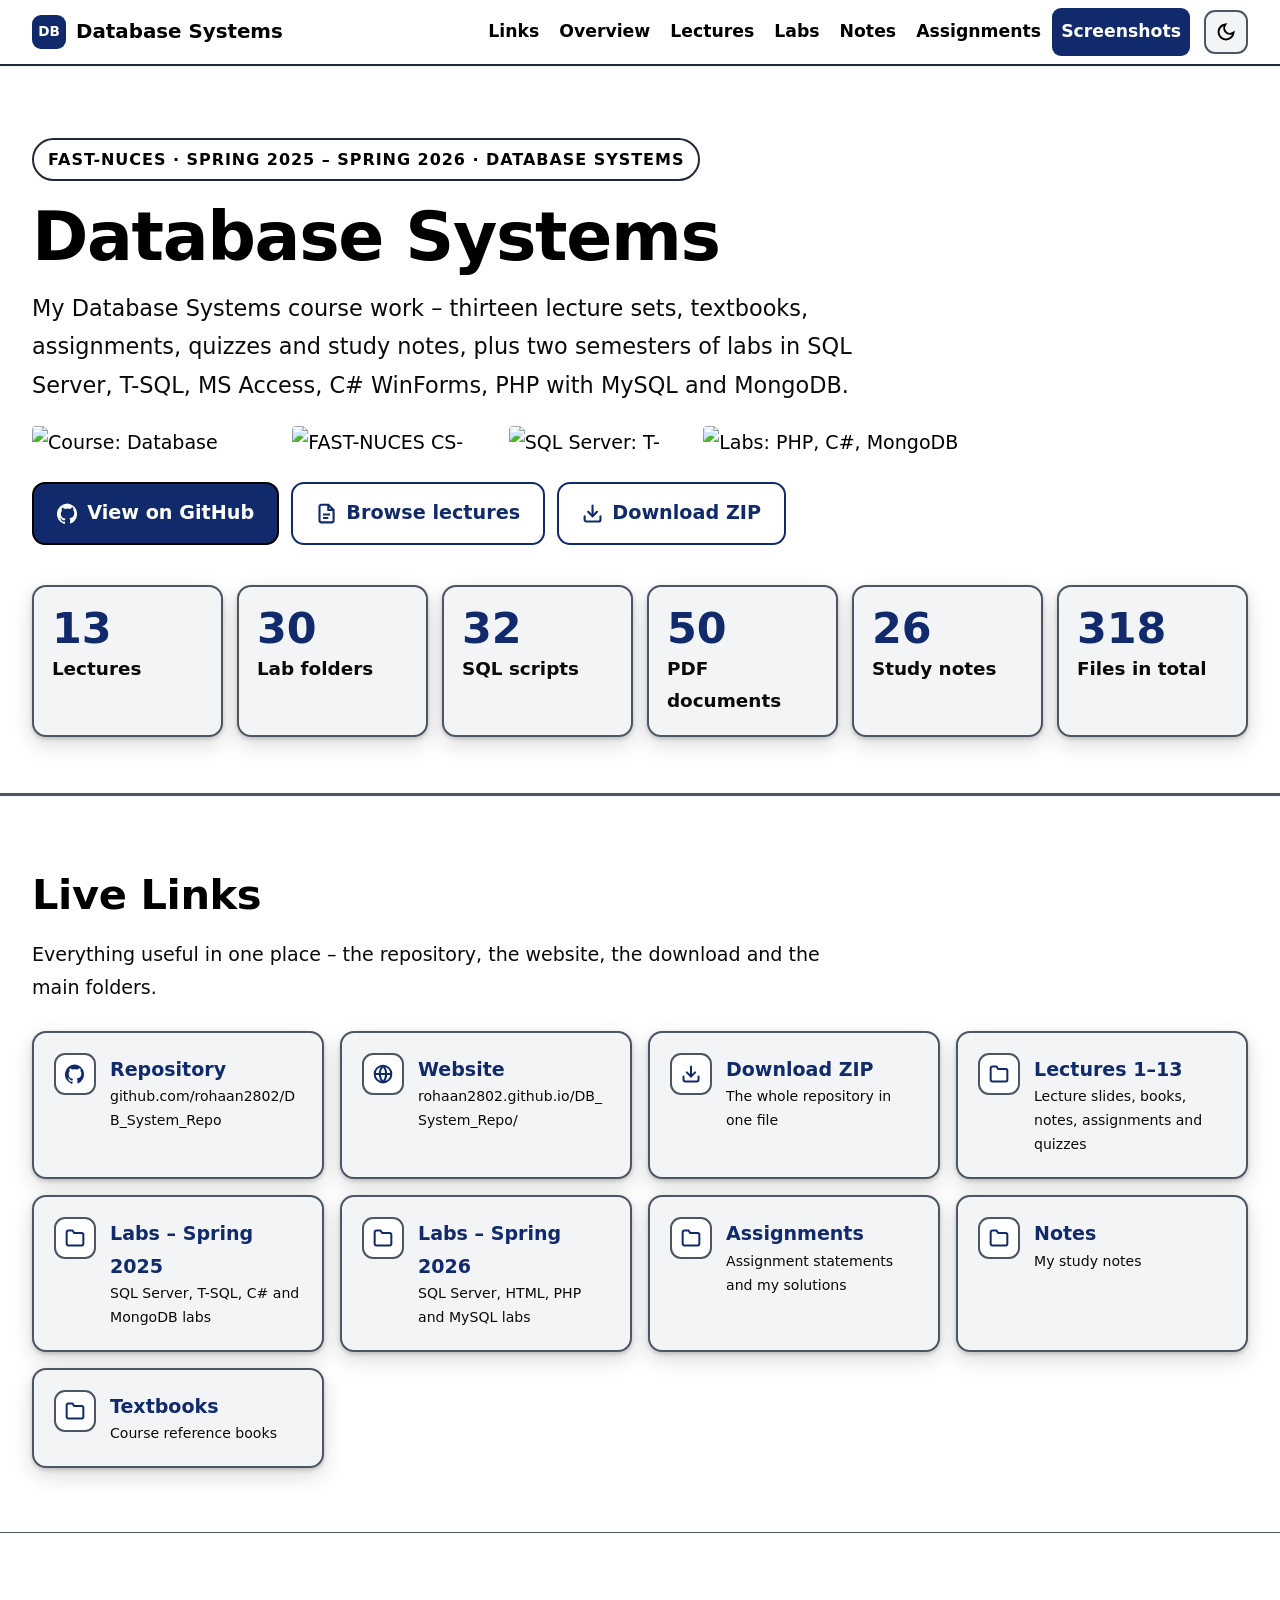
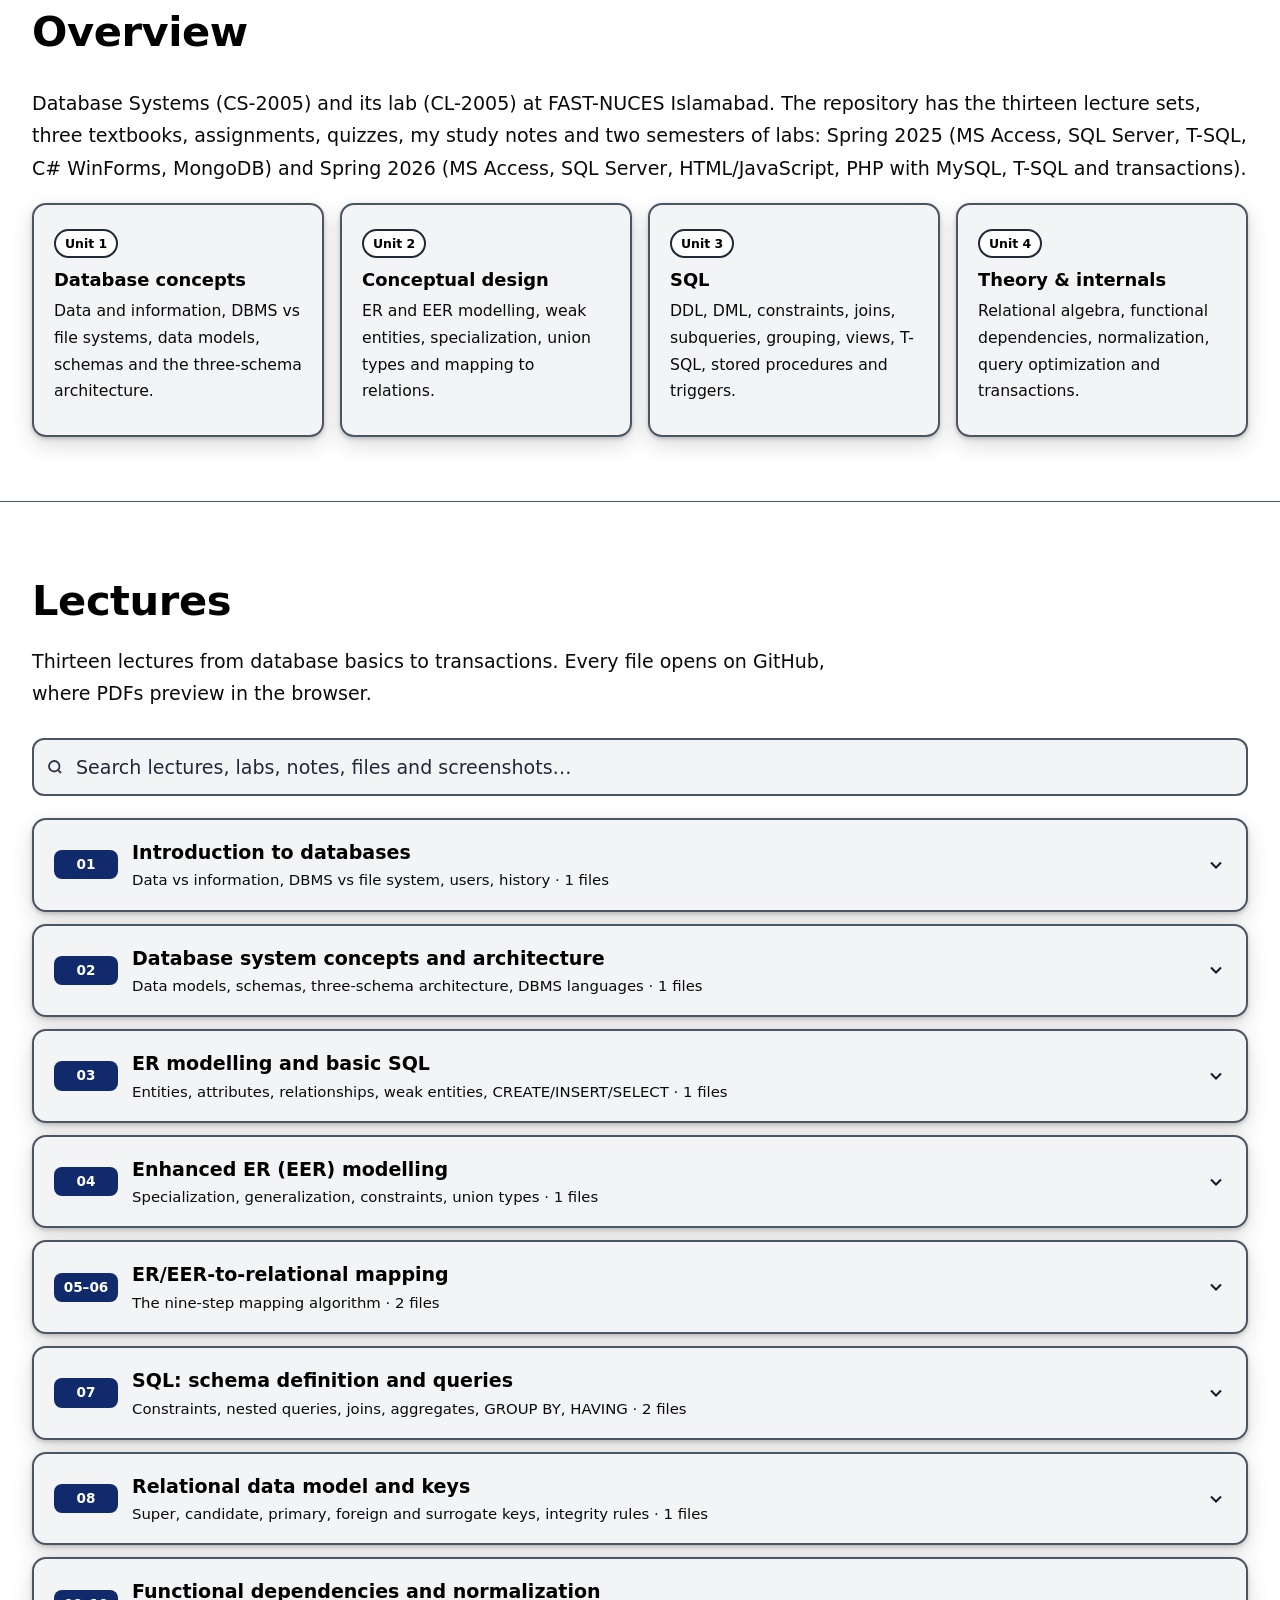
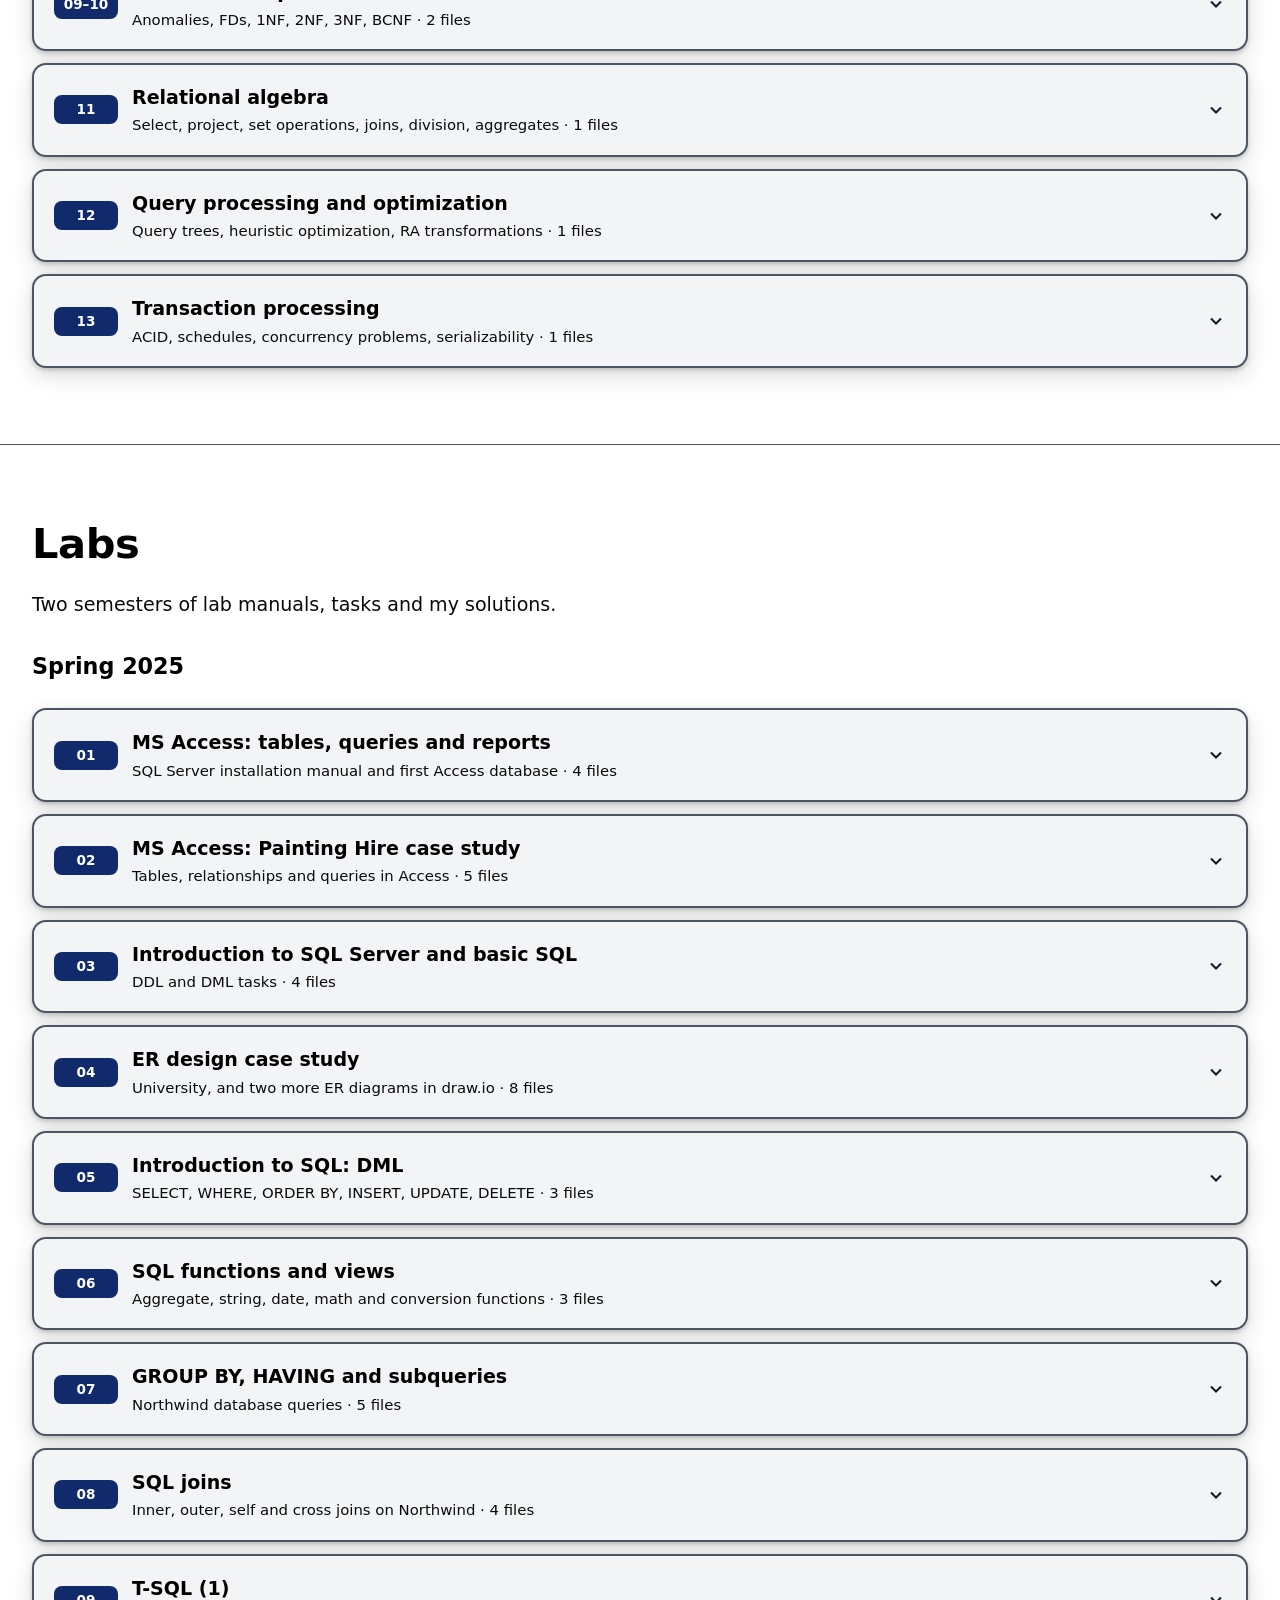
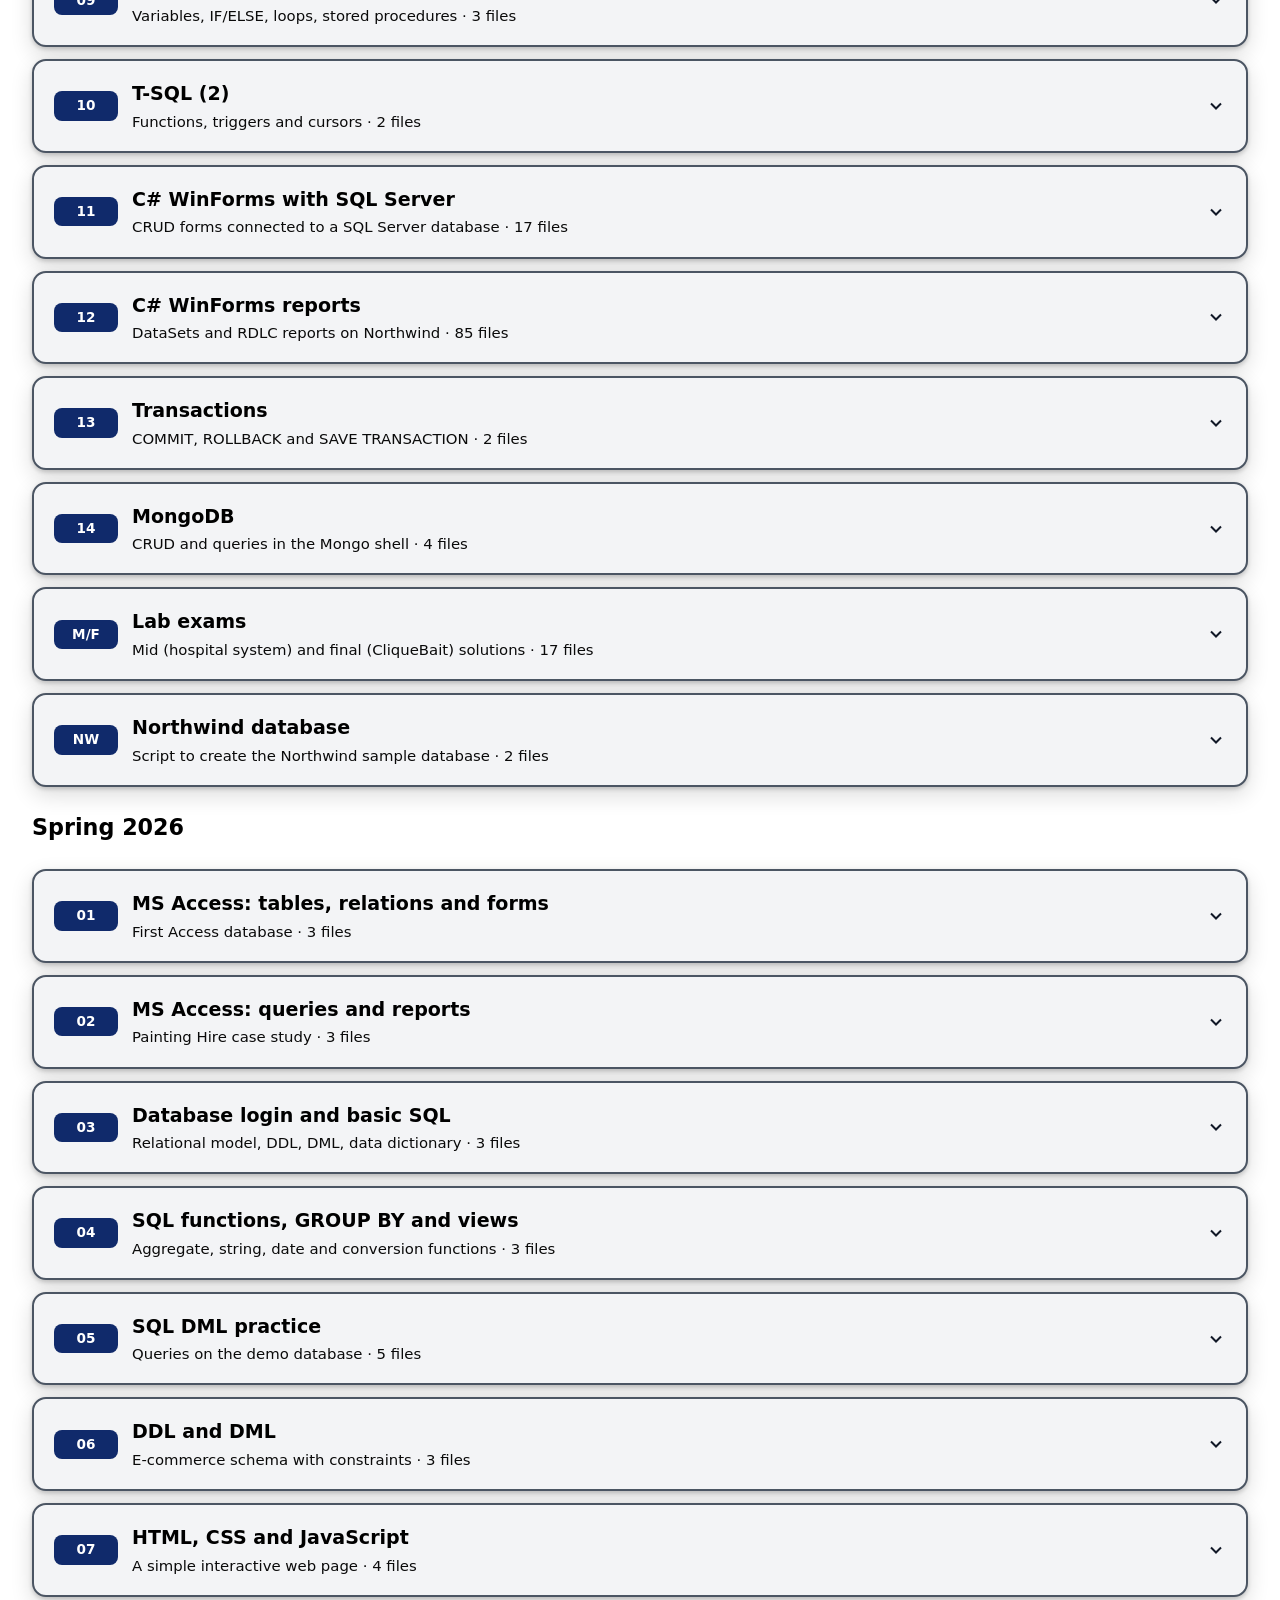
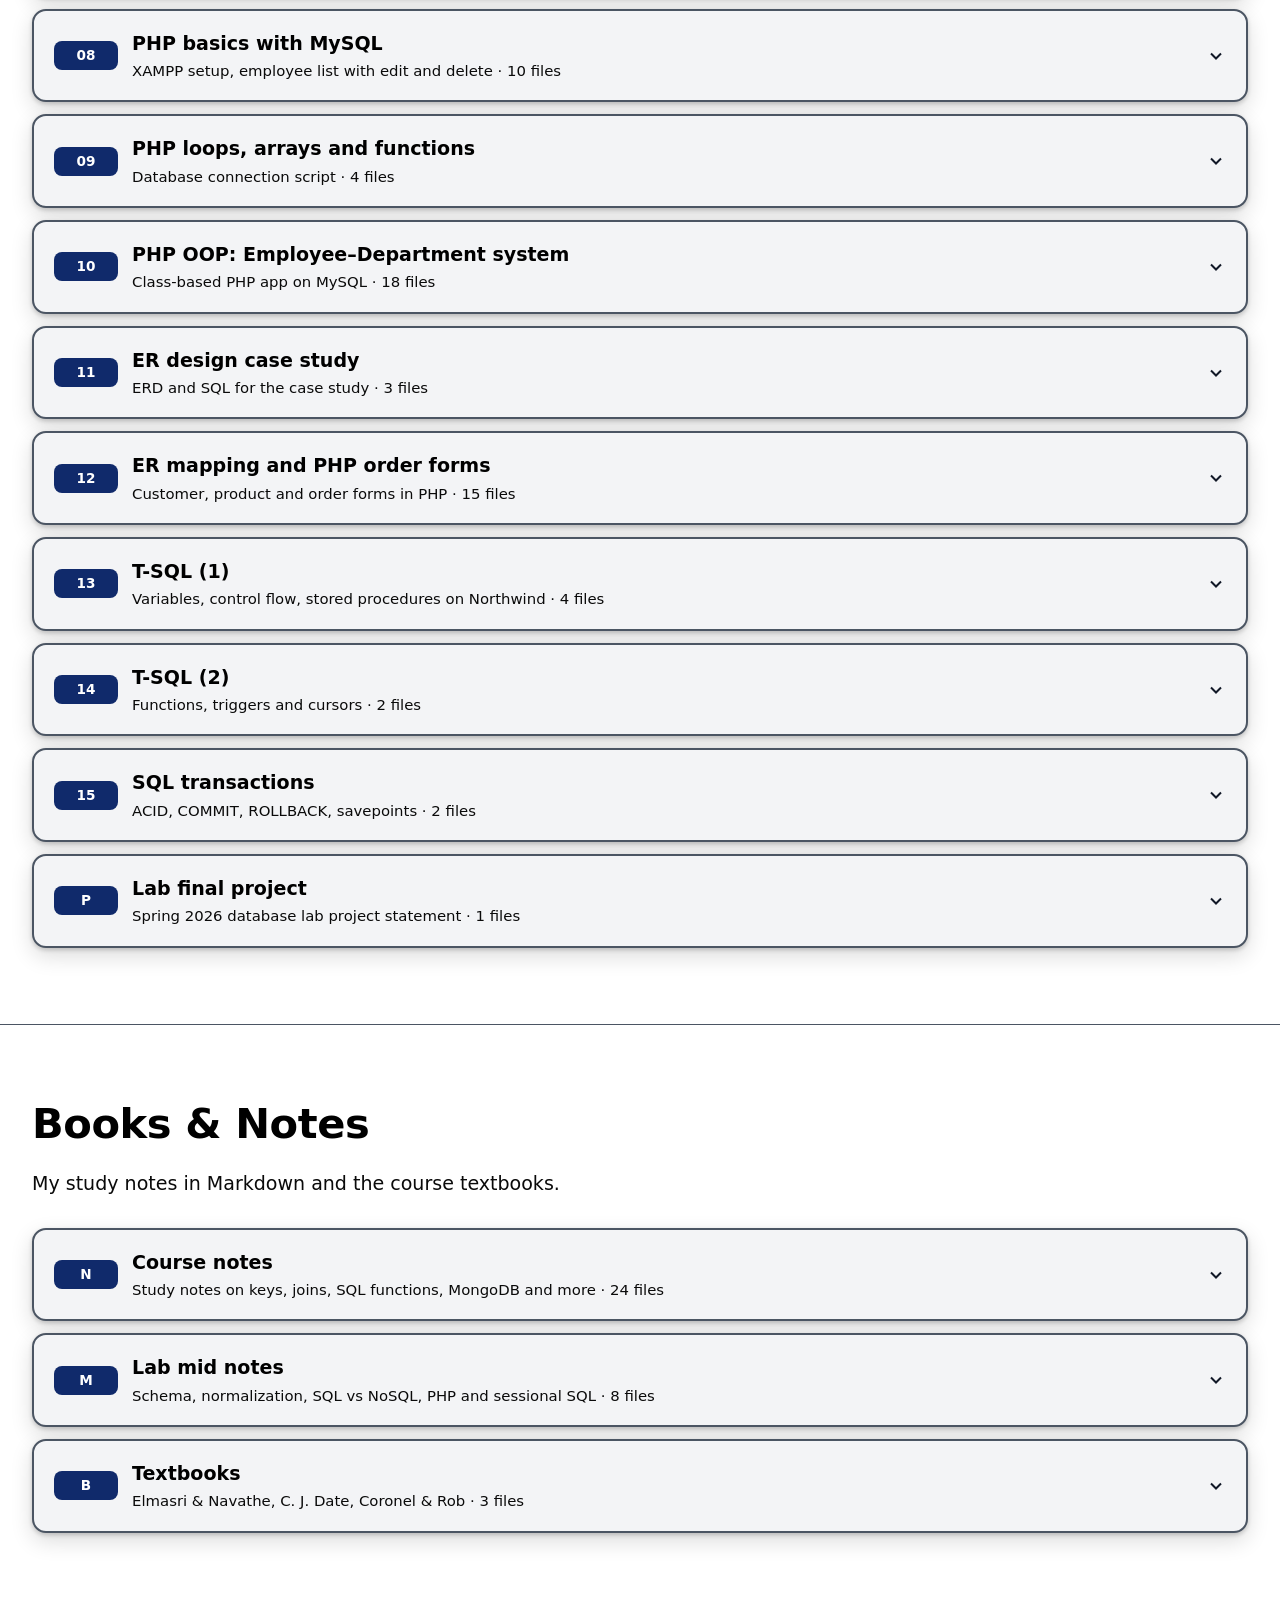
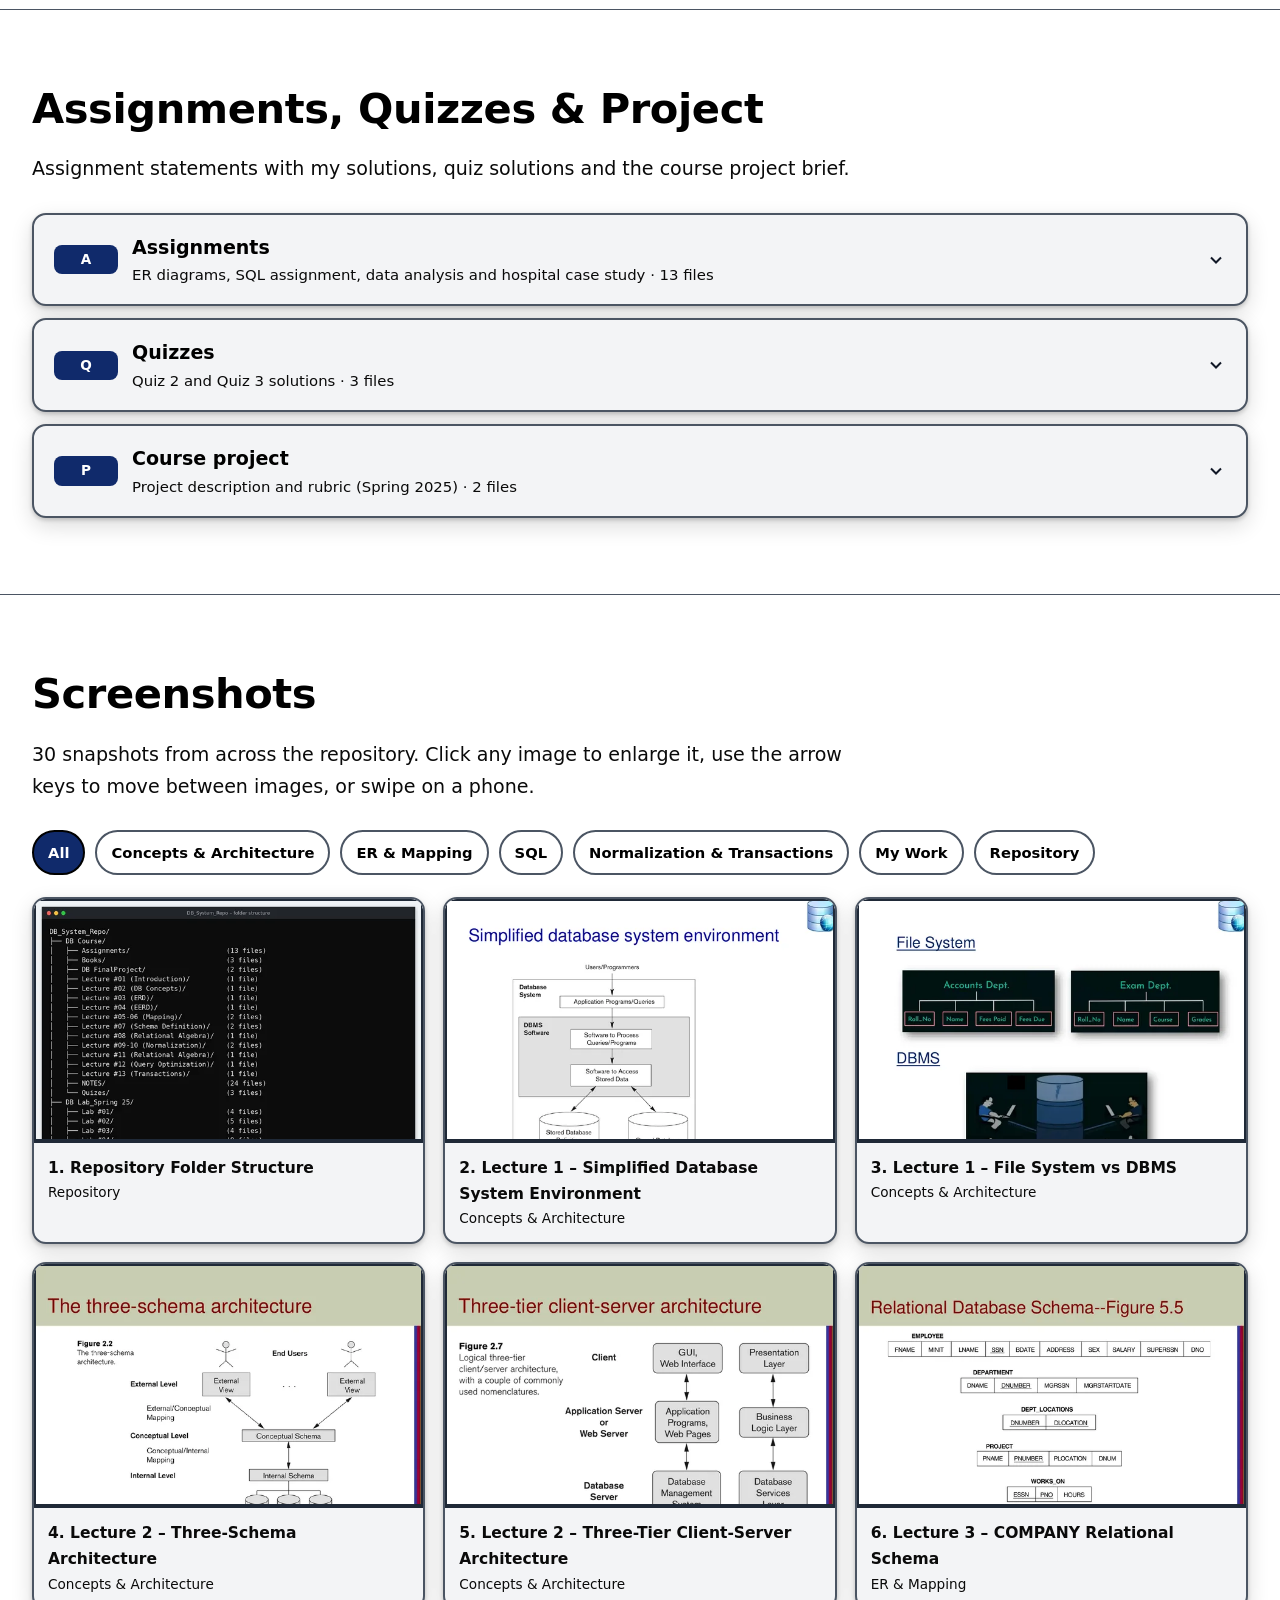
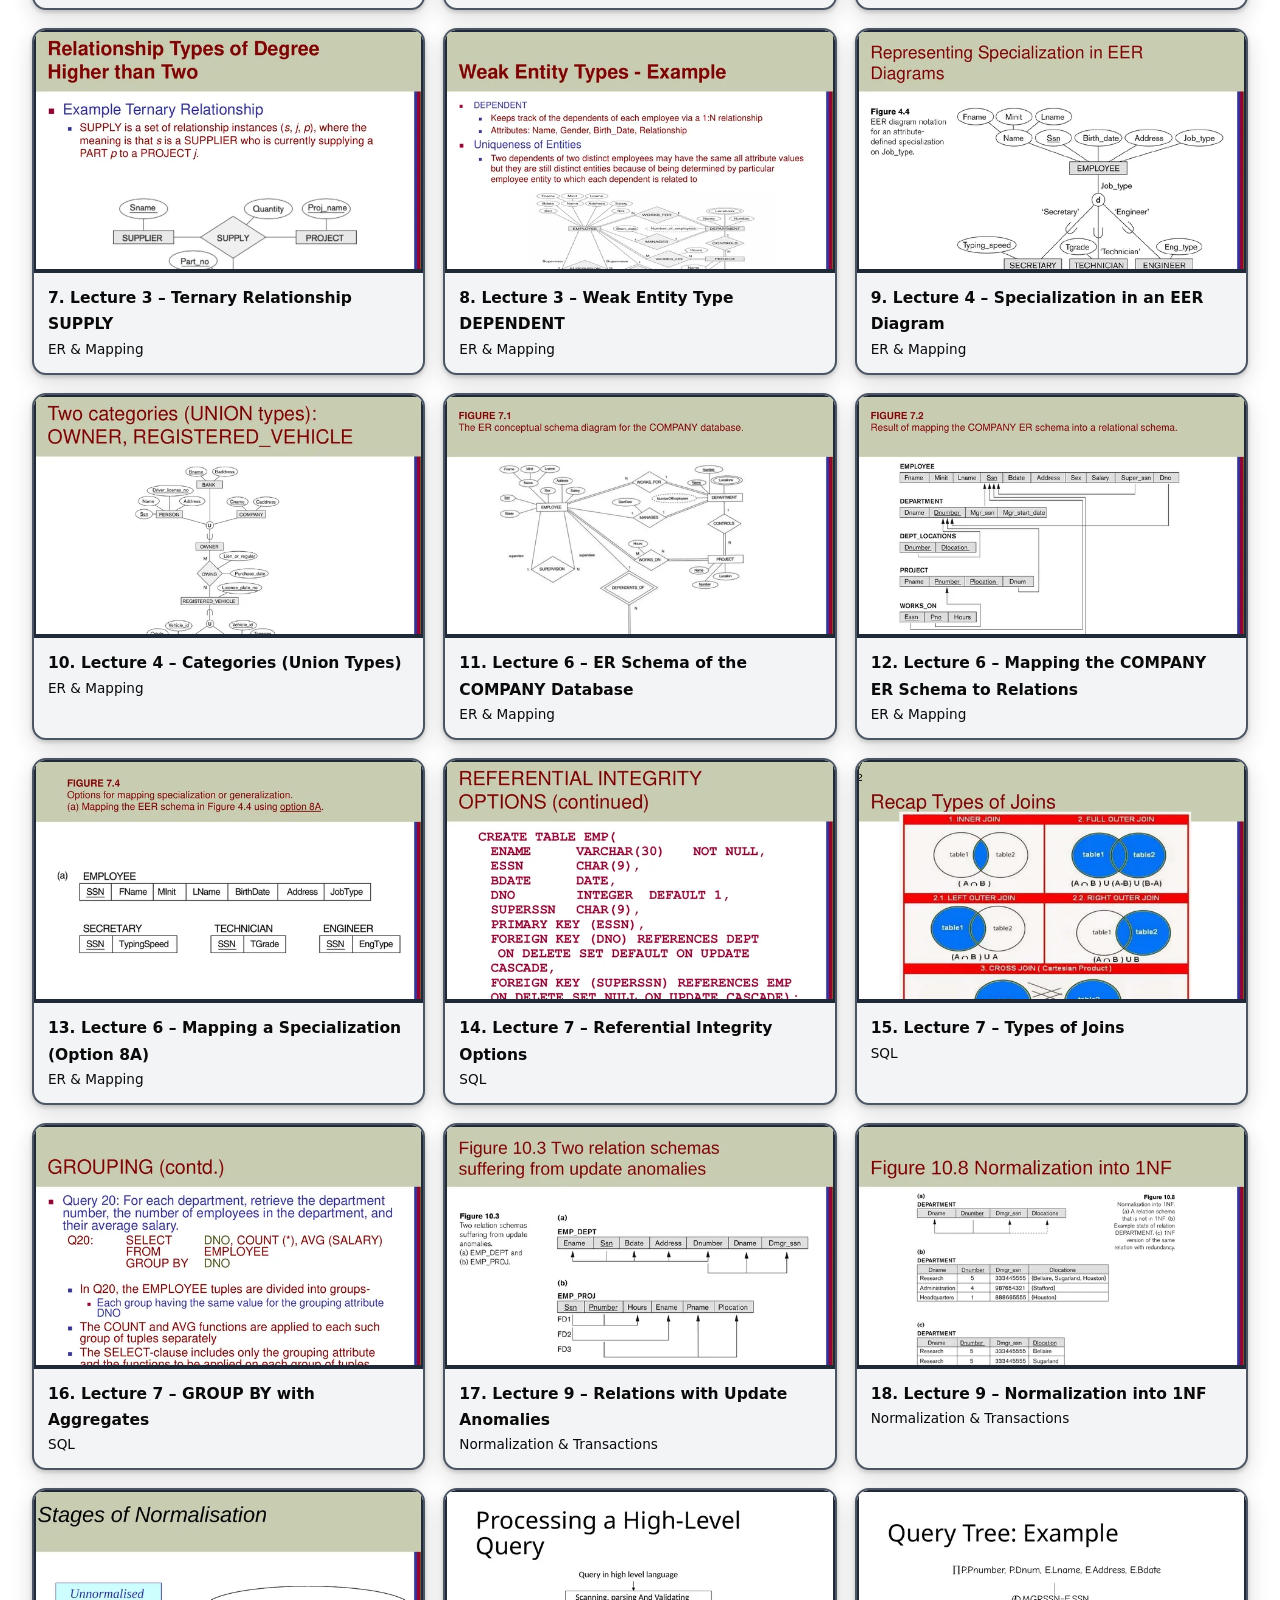
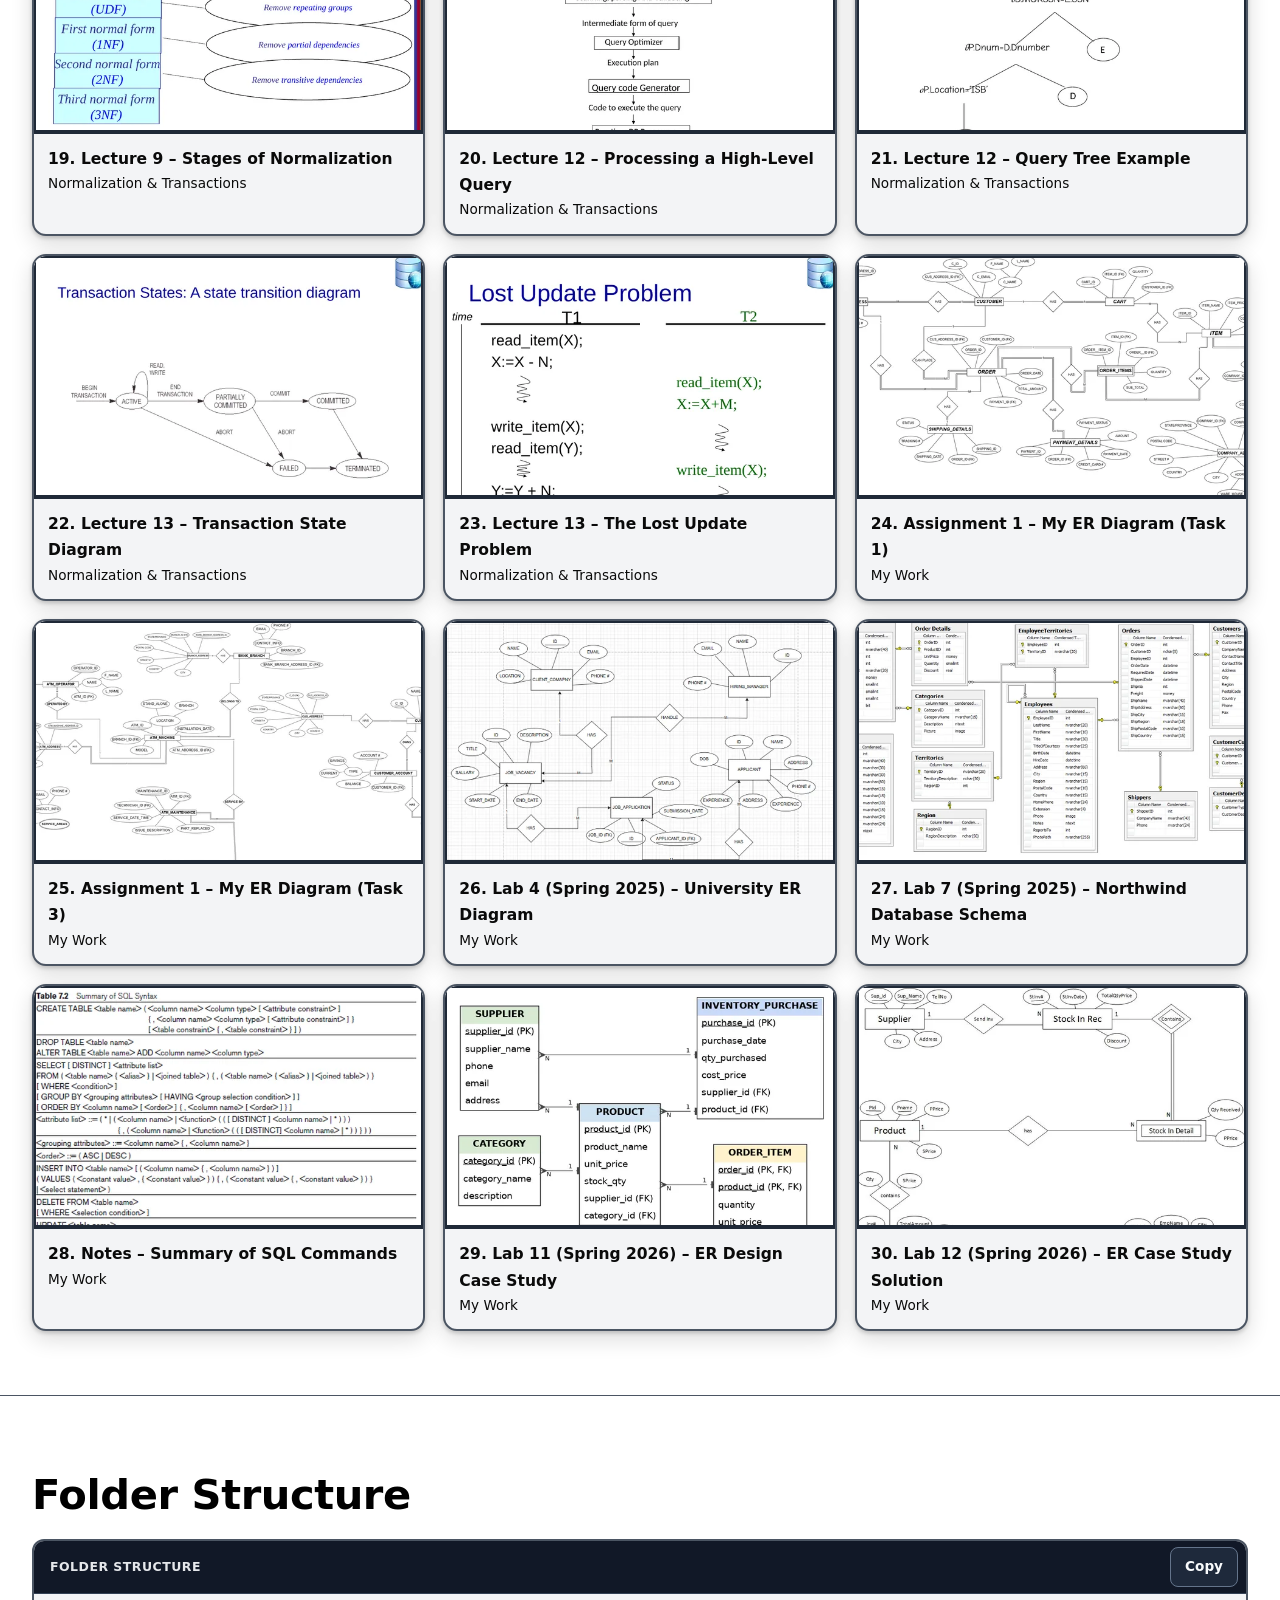
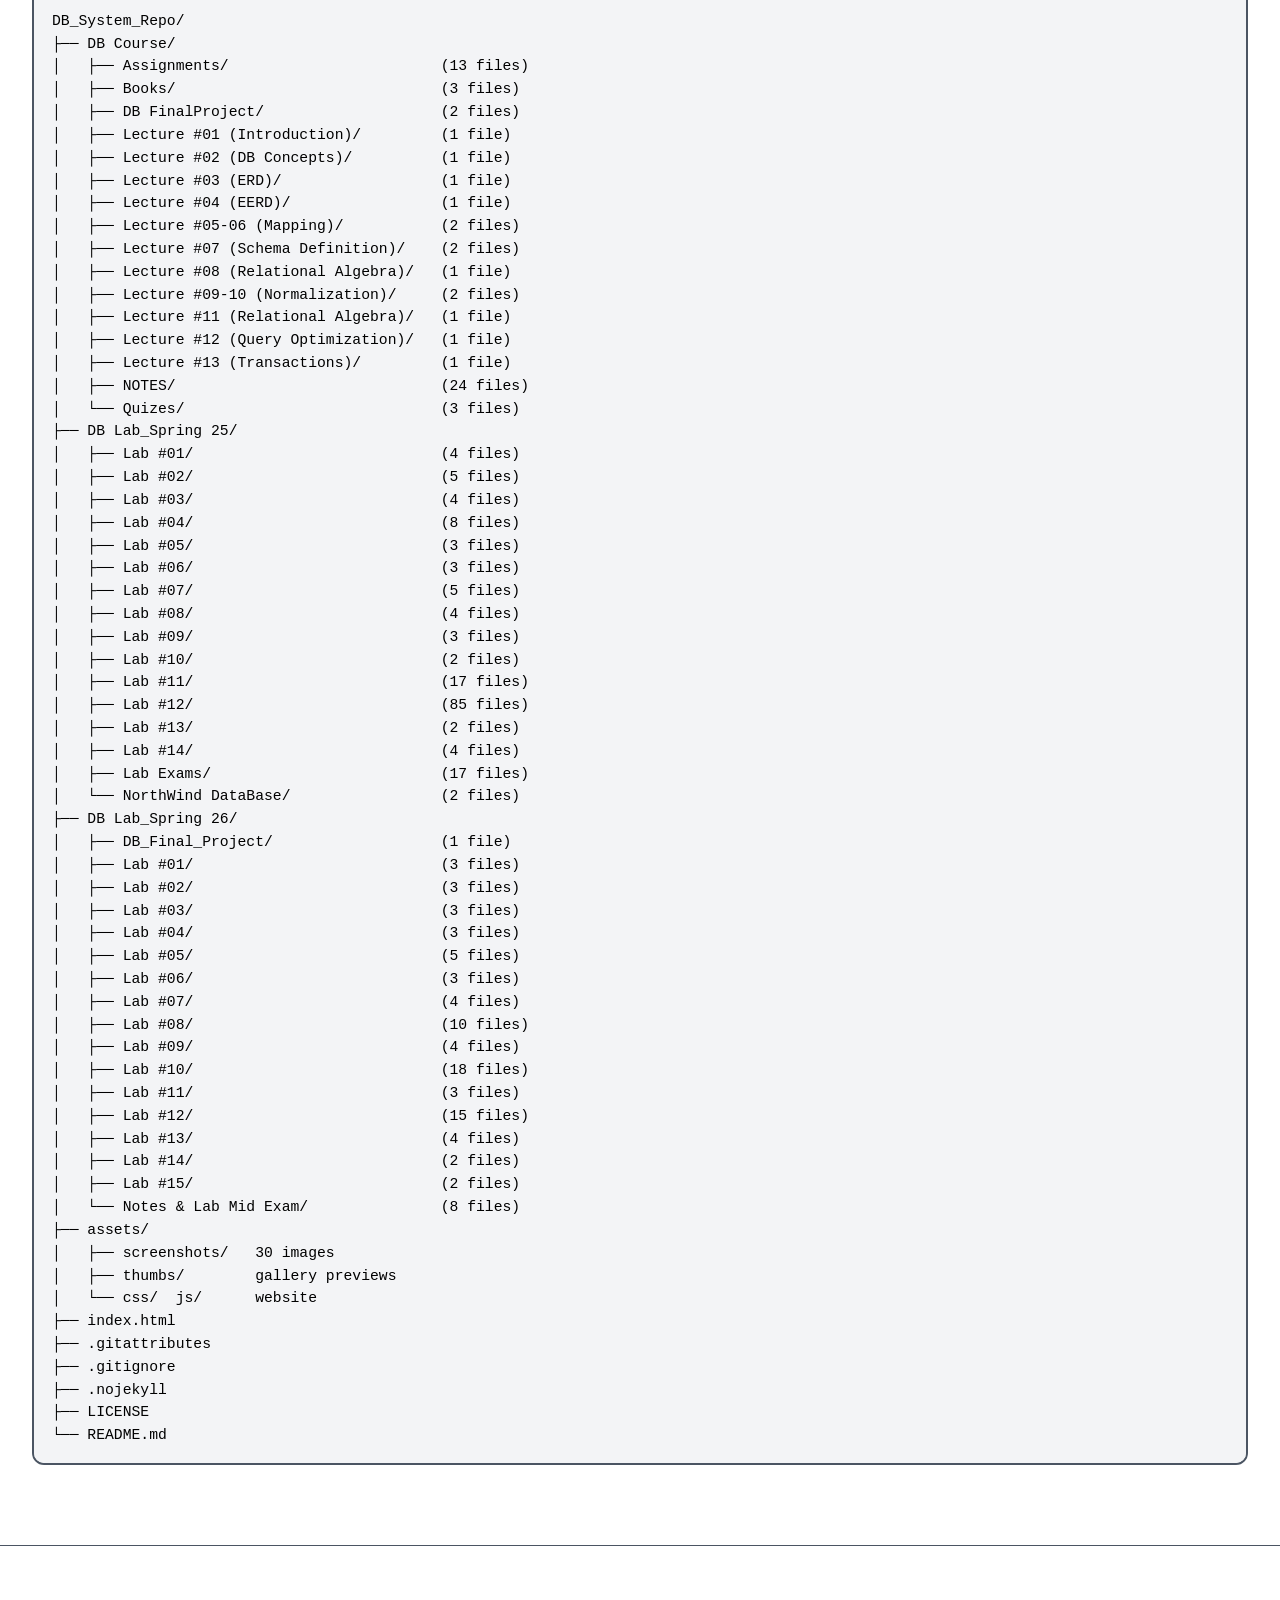
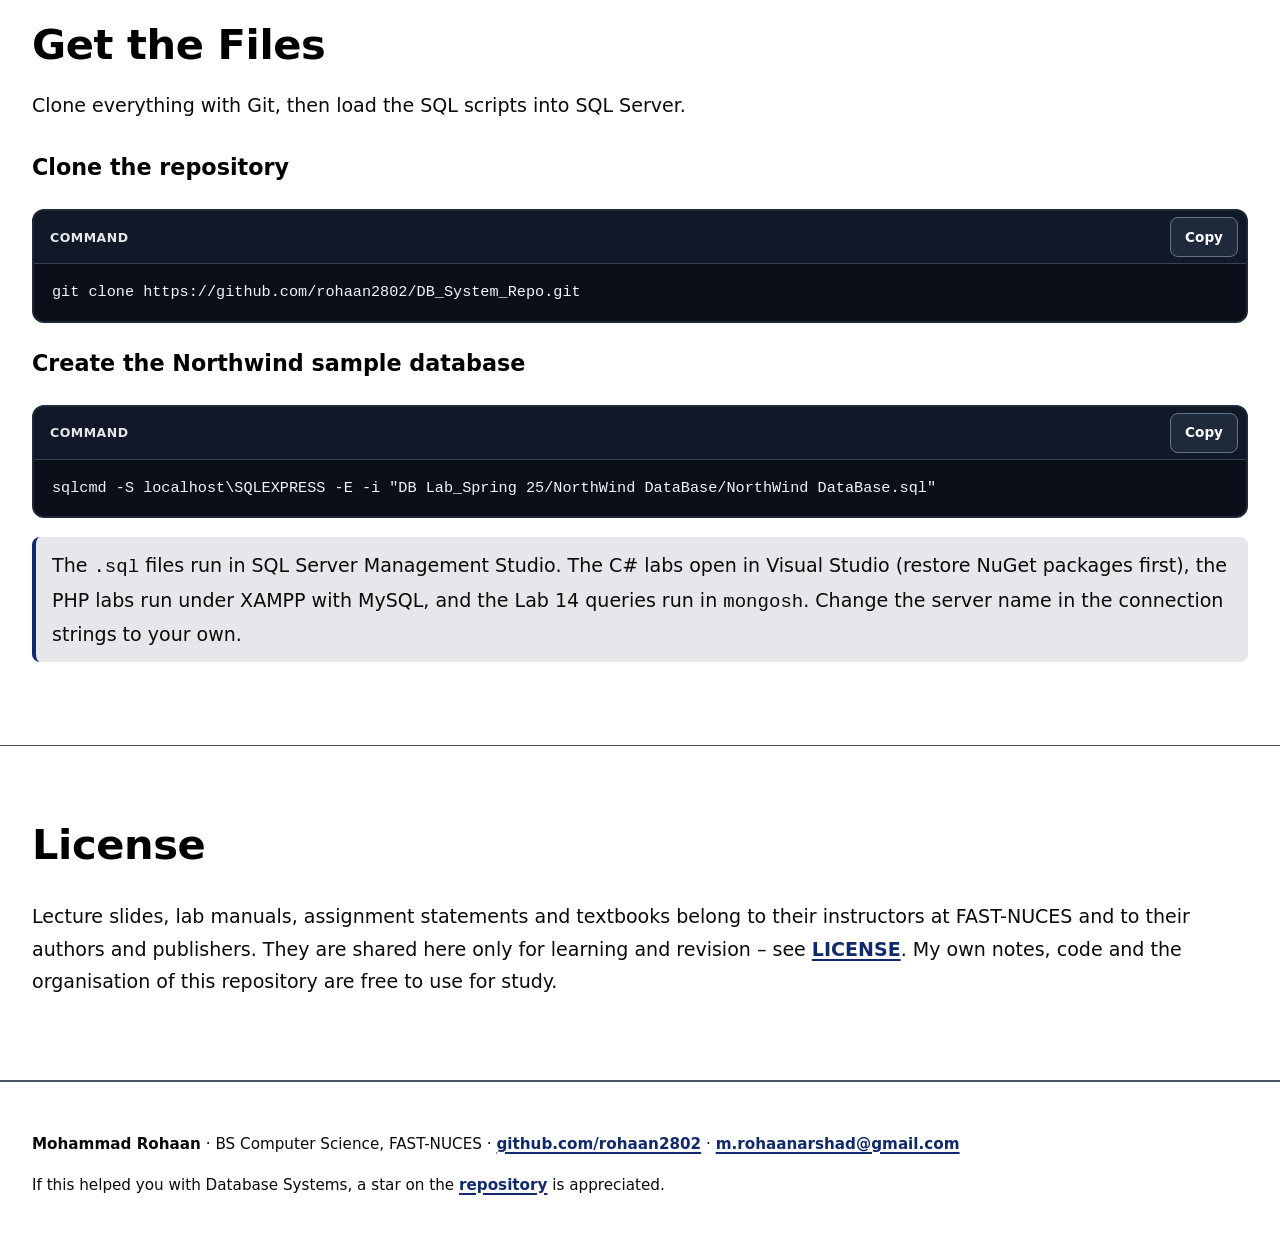
==== index.html @ 78b3a27a "Add README, website and license" ====
<!doctype html>
<html lang="en">
<head>
<meta charset="utf-8">
<meta name="viewport" content="width=device-width, initial-scale=1, viewport-fit=cover">
<title>Database Systems – FAST-NUCES | Mohammad Rohaan</title>
<meta name="description" content="Database Systems course work from FAST-NUCES: 13 lectures, textbooks, assignments, quizzes, notes and two semesters of SQL Server, T-SQL, C#, PHP and MongoDB labs.">
<meta name="author" content="Mohammad Rohaan">
<meta name="theme-color" content="#ffffff">
<link rel="canonical" href="https://rohaan2802.github.io/DB_System_Repo/">
<meta property="og:type" content="website">
<meta property="og:title" content="Database Systems – FAST-NUCES">
<meta property="og:description" content="ER and EER modelling, mapping, SQL, relational algebra, normalization, query optimization and transactions – lectures, labs, assignments and notes.">
<meta property="og:url" content="https://rohaan2802.github.io/DB_System_Repo/">
<meta property="og:image:height" content="630">
<meta name="twitter:card" content="summary">
<link rel="icon" href="assets/favicon.svg" type="image/svg+xml">
<script>(function(){try{var t=localStorage.getItem('db-theme');var q=new URLSearchParams(location.search).get('theme');if(q==='dark'||q==='light')t=q;if(!t)t=matchMedia('(prefers-color-scheme: dark)').matches?'dark':'light';document.documentElement.setAttribute('data-theme',t);}catch(e){document.documentElement.setAttribute('data-theme','light');}})();</script>
<link rel="stylesheet" href="assets/css/style.css">
</head>
<body>
<a class="skip" href="#main">Skip to content</a>
<header class="nav">
<div class="container nav-inner">
<a class="brand" href="#top" aria-label="Database Systems home"><span class="brand-logo" aria-hidden="true">DB</span><span title="Database Systems">Database Systems</span></a>
<ul class="nav-links" id="nav-links">
<li><a href="#links">Links</a></li><li><a href="#overview">Overview</a></li><li><a href="#lectures">Lectures</a></li><li><a href="#labs">Labs</a></li><li><a href="#notes">Notes</a></li><li><a href="#work">Assignments</a></li><li><a href="#gallery">Screenshots</a></li>
</ul>
<button class="icon-btn menu-btn" id="menu-toggle" type="button" aria-label="Open menu" aria-expanded="false" aria-controls="nav-links"><svg viewBox="0 0 24 24" fill="none" stroke="currentColor" stroke-width="2" aria-hidden="true"><path d="M3 6h18M3 12h18M3 18h18"/></svg></button>
<button class="icon-btn theme-btn" id="theme-toggle" type="button" aria-label="Toggle theme">
<svg class="moon" viewBox="0 0 24 24" fill="none" stroke="currentColor" stroke-width="2" aria-hidden="true"><path d="M21 12.8A9 9 0 1 1 11.2 3a7 7 0 0 0 9.8 9.8Z"/></svg>
<svg class="sun" viewBox="0 0 24 24" fill="none" stroke="currentColor" stroke-width="2" aria-hidden="true"><circle cx="12" cy="12" r="4"/><path d="M12 2v2M12 20v2M4.9 4.9l1.4 1.4M17.7 17.7l1.4 1.4M2 12h2M20 12h2M4.9 19.1l1.4-1.4M17.7 6.3l1.4-1.4"/></svg>
</button>
</div>
</header>
<main id="main">
<div class="hero" id="top">
<div class="container">
<span class="eyebrow">FAST-NUCES · Spring 2025 – Spring 2026 · Database Systems</span>
<h1>Database Systems</h1>
<p class="lead">My Database Systems course work – thirteen lecture sets, textbooks, assignments, quizzes and study notes, plus two semesters of labs in SQL Server, T-SQL, MS Access, C# WinForms, PHP with MySQL and MongoDB.</p>
<div class="badges">
<img src="https://img.shields.io/badge/Course-Database%20Systems-7c2d12?style=for-the-badge" alt="Course: Database Systems" width="230" height="28">
<img src="https://img.shields.io/badge/FAST--NUCES-CS--2005-166534?style=for-the-badge" alt="FAST-NUCES CS-2005" width="190" height="28">
<img src="https://img.shields.io/badge/SQL%20Server-T--SQL-6d28d9?style=for-the-badge" alt="SQL Server: T-SQL" width="170" height="28">
<img src="https://img.shields.io/badge/Labs-PHP%20%7C%20C%23%20%7C%20MongoDB-1e3a8a?style=for-the-badge" alt="Labs: PHP, C#, MongoDB" width="260" height="28">
</div>
<div class="cta">
<a class="btn btn-primary" href="https://github.com/rohaan2802/DB_System_Repo" target="_blank" rel="noopener"><svg viewBox="0 0 24 24" fill="currentColor" aria-hidden="true"><path d="M12 .5a12 12 0 0 0-3.8 23.4c.6.1.8-.3.8-.6v-2.2c-3.3.7-4-1.4-4-1.4-.5-1.4-1.3-1.8-1.3-1.8-1.1-.7.1-.7.1-.7 1.2.1 1.8 1.2 1.8 1.2 1.1 1.8 2.8 1.3 3.5 1 .1-.8.4-1.3.8-1.6-2.7-.3-5.5-1.3-5.5-5.9 0-1.3.5-2.4 1.2-3.2-.1-.3-.5-1.5.1-3.2 0 0 1-.3 3.3 1.2a11.5 11.5 0 0 1 6 0C17.3 4.6 18.3 5 18.3 5c.7 1.7.2 2.9.1 3.2.8.8 1.2 1.9 1.2 3.2 0 4.6-2.8 5.6-5.5 5.9.4.4.8 1.1.8 2.2v3.3c0 .3.2.7.8.6A12 12 0 0 0 12 .5Z"/></svg>View on GitHub</a>
<a class="btn btn-ghost" href="#lectures"><svg viewBox="0 0 24 24" fill="none" stroke="currentColor" stroke-width="2" aria-hidden="true"><path d="M14 2H6a2 2 0 0 0-2 2v16a2 2 0 0 0 2 2h12a2 2 0 0 0 2-2V8Z"/><path d="M14 2v6h6M8 13h8M8 17h6"/></svg>Browse lectures</a>
<a class="btn btn-ghost" href="https://github.com/rohaan2802/DB_System_Repo/archive/refs/heads/main.zip"><svg viewBox="0 0 24 24" fill="none" stroke="currentColor" stroke-width="2" stroke-linecap="round" stroke-linejoin="round" aria-hidden="true"><path d="M21 15v4a2 2 0 0 1-2 2H5a2 2 0 0 1-2-2v-4"/><path d="m7 10 5 5 5-5"/><path d="M12 15V3"/></svg>Download ZIP</a>
</div>
<div class="stats">
<div class="stat"><b>13</b><span>Lectures</span></div>
<div class="stat"><b>30</b><span>Lab folders</span></div>
<div class="stat"><b>32</b><span>SQL scripts</span></div>
<div class="stat"><b>50</b><span>PDF documents</span></div>
<div class="stat"><b>26</b><span>Study notes</span></div>
<div class="stat"><b>318</b><span>Files in total</span></div>
</div>
</div>
</div>
</div>
<section id="links"><div class="container"><h2 class="reveal">Live Links</h2><p class="sub reveal">Everything useful in one place – the repository, the website, the download and the main folders.</p><div class="grid"><a class="card link-card reveal" href="https://github.com/rohaan2802/DB_System_Repo" target="_blank" rel="noopener"><span class="ico"><svg viewBox="0 0 24 24" fill="currentColor" aria-hidden="true"><path d="M12 .5a12 12 0 0 0-3.8 23.4c.6.1.8-.3.8-.6v-2.2c-3.3.7-4-1.4-4-1.4-.5-1.4-1.3-1.8-1.3-1.8-1.1-.7.1-.7.1-.7 1.2.1 1.8 1.2 1.8 1.2 1.1 1.8 2.8 1.3 3.5 1 .1-.8.4-1.3.8-1.6-2.7-.3-5.5-1.3-5.5-5.9 0-1.3.5-2.4 1.2-3.2-.1-.3-.5-1.5.1-3.2 0 0 1-.3 3.3 1.2a11.5 11.5 0 0 1 6 0C17.3 4.6 18.3 5 18.3 5c.7 1.7.2 2.9.1 3.2.8.8 1.2 1.9 1.2 3.2 0 4.6-2.8 5.6-5.5 5.9.4.4.8 1.1.8 2.2v3.3c0 .3.2.7.8.6A12 12 0 0 0 12 .5Z"/></svg></span><span><strong>Repository</strong><small>github.com/rohaan2802/DB_System_Repo</small></span></a><a class="card link-card reveal" href="https://rohaan2802.github.io/DB_System_Repo/" target="_blank" rel="noopener"><span class="ico"><svg viewBox="0 0 24 24" fill="none" stroke="currentColor" stroke-width="2" aria-hidden="true"><circle cx="12" cy="12" r="10"/><path d="M2 12h20M12 2a15 15 0 0 1 0 20 15 15 0 0 1 0-20"/></svg></span><span><strong>Website</strong><small>rohaan2802.github.io/DB_System_Repo/</small></span></a><a class="card link-card reveal" href="https://github.com/rohaan2802/DB_System_Repo/archive/refs/heads/main.zip" target="_blank" rel="noopener"><span class="ico"><svg viewBox="0 0 24 24" fill="none" stroke="currentColor" stroke-width="2" stroke-linecap="round" stroke-linejoin="round" aria-hidden="true"><path d="M21 15v4a2 2 0 0 1-2 2H5a2 2 0 0 1-2-2v-4"/><path d="m7 10 5 5 5-5"/><path d="M12 15V3"/></svg></span><span><strong>Download ZIP</strong><small>The whole repository in one file</small></span></a><a class="card link-card reveal" href="https://github.com/rohaan2802/DB_System_Repo/tree/main/DB%20Course" target="_blank" rel="noopener"><span class="ico"><svg viewBox="0 0 24 24" fill="none" stroke="currentColor" stroke-width="2" aria-hidden="true"><path d="M22 19a2 2 0 0 1-2 2H4a2 2 0 0 1-2-2V5a2 2 0 0 1 2-2h5l2 3h9a2 2 0 0 1 2 2Z"/></svg></span><span><strong>Lectures 1–13</strong><small>Lecture slides, books, notes, assignments and quizzes</small></span></a><a class="card link-card reveal" href="https://github.com/rohaan2802/DB_System_Repo/tree/main/DB%20Lab_Spring%2025" target="_blank" rel="noopener"><span class="ico"><svg viewBox="0 0 24 24" fill="none" stroke="currentColor" stroke-width="2" aria-hidden="true"><path d="M22 19a2 2 0 0 1-2 2H4a2 2 0 0 1-2-2V5a2 2 0 0 1 2-2h5l2 3h9a2 2 0 0 1 2 2Z"/></svg></span><span><strong>Labs – Spring 2025</strong><small>SQL Server, T-SQL, C# and MongoDB labs</small></span></a><a class="card link-card reveal" href="https://github.com/rohaan2802/DB_System_Repo/tree/main/DB%20Lab_Spring%2026" target="_blank" rel="noopener"><span class="ico"><svg viewBox="0 0 24 24" fill="none" stroke="currentColor" stroke-width="2" aria-hidden="true"><path d="M22 19a2 2 0 0 1-2 2H4a2 2 0 0 1-2-2V5a2 2 0 0 1 2-2h5l2 3h9a2 2 0 0 1 2 2Z"/></svg></span><span><strong>Labs – Spring 2026</strong><small>SQL Server, HTML, PHP and MySQL labs</small></span></a><a class="card link-card reveal" href="https://github.com/rohaan2802/DB_System_Repo/tree/main/DB%20Course/Assignments" target="_blank" rel="noopener"><span class="ico"><svg viewBox="0 0 24 24" fill="none" stroke="currentColor" stroke-width="2" aria-hidden="true"><path d="M22 19a2 2 0 0 1-2 2H4a2 2 0 0 1-2-2V5a2 2 0 0 1 2-2h5l2 3h9a2 2 0 0 1 2 2Z"/></svg></span><span><strong>Assignments</strong><small>Assignment statements and my solutions</small></span></a><a class="card link-card reveal" href="https://github.com/rohaan2802/DB_System_Repo/tree/main/DB%20Course/NOTES" target="_blank" rel="noopener"><span class="ico"><svg viewBox="0 0 24 24" fill="none" stroke="currentColor" stroke-width="2" aria-hidden="true"><path d="M22 19a2 2 0 0 1-2 2H4a2 2 0 0 1-2-2V5a2 2 0 0 1 2-2h5l2 3h9a2 2 0 0 1 2 2Z"/></svg></span><span><strong>Notes</strong><small>My study notes</small></span></a><a class="card link-card reveal" href="https://github.com/rohaan2802/DB_System_Repo/tree/main/DB%20Course/Books" target="_blank" rel="noopener"><span class="ico"><svg viewBox="0 0 24 24" fill="none" stroke="currentColor" stroke-width="2" aria-hidden="true"><path d="M22 19a2 2 0 0 1-2 2H4a2 2 0 0 1-2-2V5a2 2 0 0 1 2-2h5l2 3h9a2 2 0 0 1 2 2Z"/></svg></span><span><strong>Textbooks</strong><small>Course reference books</small></span></a></div></div></section><section id="overview"><div class="container"><h2 class="reveal">Overview</h2>
<div class="reveal"><p>Database Systems (CS-2005) and its lab (CL-2005) at FAST-NUCES Islamabad. The repository has the thirteen lecture sets, three textbooks, assignments, quizzes, my study notes and two semesters of labs: Spring 2025 (MS Access, SQL Server, T-SQL, C# WinForms, MongoDB) and Spring 2026 (MS Access, SQL Server, HTML/JavaScript, PHP with MySQL, T-SQL and transactions).</p>
<div class="grid">
<div class="card"><span class="tag">Unit 1</span><h3>Database concepts</h3><p>Data and information, DBMS vs file systems, data models, schemas and the three-schema architecture.</p></div>
<div class="card"><span class="tag">Unit 2</span><h3>Conceptual design</h3><p>ER and EER modelling, weak entities, specialization, union types and mapping to relations.</p></div>
<div class="card"><span class="tag">Unit 3</span><h3>SQL</h3><p>DDL, DML, constraints, joins, subqueries, grouping, views, T-SQL, stored procedures and triggers.</p></div>
<div class="card"><span class="tag">Unit 4</span><h3>Theory &amp; internals</h3><p>Relational algebra, functional dependencies, normalization, query optimization and transactions.</p></div>
</div></div></div></section><section id="lectures"><div class="container"><h2 class="reveal">Lectures</h2><p class="sub reveal">Thirteen lectures from database basics to transactions. Every file opens on GitHub, where PDFs preview in the browser.</p><div class="toolbar reveal"><label class="search"><svg width="18" height="18" viewBox="0 0 24 24" fill="none" stroke="currentColor" stroke-width="2" aria-hidden="true"><circle cx="11" cy="11" r="7"/><path d="m20 20-3.5-3.5"/></svg><span class="hide">Search</span><input id="search" type="search" placeholder="Search lectures, labs, notes, files and screenshots…" aria-label="Search lectures, labs, notes, files and screenshots"></label></div><details class="acc reveal" data-searchable><summary><span class="num">01</span><span>Introduction to databases<span class="meta">Data vs information, DBMS vs file system, users, history · 1 files</span></span><svg class="chev" width="20" height="20" viewBox="0 0 24 24" fill="none" stroke="currentColor" stroke-width="2" aria-hidden="true"><path d="m6 9 6 6 6-6"/></svg></summary><div class="acc-body"><p><a href="https://github.com/rohaan2802/DB_System_Repo/tree/main/DB%20Course/Lecture%20%2301%20%28Introduction%29" target="_blank" rel="noopener">Open Lecture #01 (Introduction) on GitHub</a> · 1 files</p><ul class="files"><li><a href="https://github.com/rohaan2802/DB_System_Repo/blob/main/DB%20Course/Lecture%20%2301%20%28Introduction%29/Lec%231-DB%20Introduction%20%26%20Basics.pdf" target="_blank" rel="noopener">Lec#1-DB Introduction &amp; Basics.pdf</a></li></ul></div></details><details class="acc reveal" data-searchable><summary><span class="num">02</span><span>Database system concepts and architecture<span class="meta">Data models, schemas, three-schema architecture, DBMS languages · 1 files</span></span><svg class="chev" width="20" height="20" viewBox="0 0 24 24" fill="none" stroke="currentColor" stroke-width="2" aria-hidden="true"><path d="m6 9 6 6 6-6"/></svg></summary><div class="acc-body"><p><a href="https://github.com/rohaan2802/DB_System_Repo/tree/main/DB%20Course/Lecture%20%2302%20%28DB%20Concepts%29" target="_blank" rel="noopener">Open Lecture #02 (DB Concepts) on GitHub</a> · 1 files</p><ul class="files"><li><a href="https://github.com/rohaan2802/DB_System_Repo/blob/main/DB%20Course/Lecture%20%2302%20%28DB%20Concepts%29/Lec%232-Database%20System%20Concepts%20and%20Architecture.pdf" target="_blank" rel="noopener">Lec#2-Database System Concepts and Architecture.pdf</a></li></ul></div></details><details class="acc reveal" data-searchable><summary><span class="num">03</span><span>ER modelling and basic SQL<span class="meta">Entities, attributes, relationships, weak entities, CREATE/INSERT/SELECT · 1 files</span></span><svg class="chev" width="20" height="20" viewBox="0 0 24 24" fill="none" stroke="currentColor" stroke-width="2" aria-hidden="true"><path d="m6 9 6 6 6-6"/></svg></summary><div class="acc-body"><p><a href="https://github.com/rohaan2802/DB_System_Repo/tree/main/DB%20Course/Lecture%20%2303%20%28ERD%29" target="_blank" rel="noopener">Open Lecture #03 (ERD) on GitHub</a> · 1 files</p><ul class="files"><li><a href="https://github.com/rohaan2802/DB_System_Repo/blob/main/DB%20Course/Lecture%20%2303%20%28ERD%29/Lec%233-ERD%2BBasic%20SQL.pdf" target="_blank" rel="noopener">Lec#3-ERD+Basic SQL.pdf</a></li></ul></div></details><details class="acc reveal" data-searchable><summary><span class="num">04</span><span>Enhanced ER (EER) modelling<span class="meta">Specialization, generalization, constraints, union types · 1 files</span></span><svg class="chev" width="20" height="20" viewBox="0 0 24 24" fill="none" stroke="currentColor" stroke-width="2" aria-hidden="true"><path d="m6 9 6 6 6-6"/></svg></summary><div class="acc-body"><p><a href="https://github.com/rohaan2802/DB_System_Repo/tree/main/DB%20Course/Lecture%20%2304%20%28EERD%29" target="_blank" rel="noopener">Open Lecture #04 (EERD) on GitHub</a> · 1 files</p><ul class="files"><li><a href="https://github.com/rohaan2802/DB_System_Repo/blob/main/DB%20Course/Lecture%20%2304%20%28EERD%29/Lec%234-EER_final.pdf" target="_blank" rel="noopener">Lec#4-EER_final.pdf</a></li></ul></div></details><details class="acc reveal" data-searchable><summary><span class="num">05–06</span><span>ER/EER-to-relational mapping<span class="meta">The nine-step mapping algorithm · 2 files</span></span><svg class="chev" width="20" height="20" viewBox="0 0 24 24" fill="none" stroke="currentColor" stroke-width="2" aria-hidden="true"><path d="m6 9 6 6 6-6"/></svg></summary><div class="acc-body"><p><a href="https://github.com/rohaan2802/DB_System_Repo/tree/main/DB%20Course/Lecture%20%2305-06%20%28Mapping%29" target="_blank" rel="noopener">Open Lecture #05-06 (Mapping) on GitHub</a> · 2 files</p><ul class="files"><li><a href="https://github.com/rohaan2802/DB_System_Repo/blob/main/DB%20Course/Lecture%20%2305-06%20%28Mapping%29/Lec%236-Mappings.pdf" target="_blank" rel="noopener">Lec#6-Mappings.pdf</a></li><li><a href="https://github.com/rohaan2802/DB_System_Repo/blob/main/DB%20Course/Lecture%20%2305-06%20%28Mapping%29/Lec%236-Mappings.ppt" target="_blank" rel="noopener">Lec#6-Mappings.ppt</a></li></ul></div></details><details class="acc reveal" data-searchable><summary><span class="num">07</span><span>SQL: schema definition and queries<span class="meta">Constraints, nested queries, joins, aggregates, GROUP BY, HAVING · 2 files</span></span><svg class="chev" width="20" height="20" viewBox="0 0 24 24" fill="none" stroke="currentColor" stroke-width="2" aria-hidden="true"><path d="m6 9 6 6 6-6"/></svg></summary><div class="acc-body"><p><a href="https://github.com/rohaan2802/DB_System_Repo/tree/main/DB%20Course/Lecture%20%2307%20%28Schema%20Definition%29" target="_blank" rel="noopener">Open Lecture #07 (Schema Definition) on GitHub</a> · 2 files</p><ul class="files"><li><a href="https://github.com/rohaan2802/DB_System_Repo/blob/main/DB%20Course/Lecture%20%2307%20%28Schema%20Definition%29/Lec%237-SQL.pdf" target="_blank" rel="noopener">Lec#7-SQL.pdf</a></li><li><a href="https://github.com/rohaan2802/DB_System_Repo/blob/main/DB%20Course/Lecture%20%2307%20%28Schema%20Definition%29/Lec%237-SQL.ppt" target="_blank" rel="noopener">Lec#7-SQL.ppt</a></li></ul></div></details><details class="acc reveal" data-searchable><summary><span class="num">08</span><span>Relational data model and keys<span class="meta">Super, candidate, primary, foreign and surrogate keys, integrity rules · 1 files</span></span><svg class="chev" width="20" height="20" viewBox="0 0 24 24" fill="none" stroke="currentColor" stroke-width="2" aria-hidden="true"><path d="m6 9 6 6 6-6"/></svg></summary><div class="acc-body"><p><a href="https://github.com/rohaan2802/DB_System_Repo/tree/main/DB%20Course/Lecture%20%2308%20%28Relational%20Algebra%29" target="_blank" rel="noopener">Open Lecture #08 (Relational Algebra) on GitHub</a> · 1 files</p><ul class="files"><li><a href="https://github.com/rohaan2802/DB_System_Repo/blob/main/DB%20Course/Lecture%20%2308%20%28Relational%20Algebra%29/Lec%238-%20Relational%20Data%20Model%20-%20Keys.pptx" target="_blank" rel="noopener">Lec#8- Relational Data Model - Keys.pptx</a></li></ul></div></details><details class="acc reveal" data-searchable><summary><span class="num">09–10</span><span>Functional dependencies and normalization<span class="meta">Anomalies, FDs, 1NF, 2NF, 3NF, BCNF · 2 files</span></span><svg class="chev" width="20" height="20" viewBox="0 0 24 24" fill="none" stroke="currentColor" stroke-width="2" aria-hidden="true"><path d="m6 9 6 6 6-6"/></svg></summary><div class="acc-body"><p><a href="https://github.com/rohaan2802/DB_System_Repo/tree/main/DB%20Course/Lecture%20%2309-10%20%28Normalization%29" target="_blank" rel="noopener">Open Lecture #09-10 (Normalization) on GitHub</a> · 2 files</p><ul class="files"><li><a href="https://github.com/rohaan2802/DB_System_Repo/blob/main/DB%20Course/Lecture%20%2309-10%20%28Normalization%29/Lec%2310-%20Normalization_II.pptx" target="_blank" rel="noopener">Lec#10- Normalization_II.pptx</a></li><li><a href="https://github.com/rohaan2802/DB_System_Repo/blob/main/DB%20Course/Lecture%20%2309-10%20%28Normalization%29/Lec%239-Normalization.ppt" target="_blank" rel="noopener">Lec#9-Normalization.ppt</a></li></ul></div></details><details class="acc reveal" data-searchable><summary><span class="num">11</span><span>Relational algebra<span class="meta">Select, project, set operations, joins, division, aggregates · 1 files</span></span><svg class="chev" width="20" height="20" viewBox="0 0 24 24" fill="none" stroke="currentColor" stroke-width="2" aria-hidden="true"><path d="m6 9 6 6 6-6"/></svg></summary><div class="acc-body"><p><a href="https://github.com/rohaan2802/DB_System_Repo/tree/main/DB%20Course/Lecture%20%2311%20%28Relational%20Algebra%29" target="_blank" rel="noopener">Open Lecture #11 (Relational Algebra) on GitHub</a> · 1 files</p><ul class="files"><li><a href="https://github.com/rohaan2802/DB_System_Repo/blob/main/DB%20Course/Lecture%20%2311%20%28Relational%20Algebra%29/Chapter08-Relational%20Agebra.ppt" target="_blank" rel="noopener">Chapter08-Relational Agebra.ppt</a></li></ul></div></details><details class="acc reveal" data-searchable><summary><span class="num">12</span><span>Query processing and optimization<span class="meta">Query trees, heuristic optimization, RA transformations · 1 files</span></span><svg class="chev" width="20" height="20" viewBox="0 0 24 24" fill="none" stroke="currentColor" stroke-width="2" aria-hidden="true"><path d="m6 9 6 6 6-6"/></svg></summary><div class="acc-body"><p><a href="https://github.com/rohaan2802/DB_System_Repo/tree/main/DB%20Course/Lecture%20%2312%20%28Query%20Optimization%29" target="_blank" rel="noopener">Open Lecture #12 (Query Optimization) on GitHub</a> · 1 files</p><ul class="files"><li><a href="https://github.com/rohaan2802/DB_System_Repo/blob/main/DB%20Course/Lecture%20%2312%20%28Query%20Optimization%29/Query%20Processing%20and%20Optimization.pptx" target="_blank" rel="noopener">Query Processing and Optimization.pptx</a></li></ul></div></details><details class="acc reveal" data-searchable><summary><span class="num">13</span><span>Transaction processing<span class="meta">ACID, schedules, concurrency problems, serializability · 1 files</span></span><svg class="chev" width="20" height="20" viewBox="0 0 24 24" fill="none" stroke="currentColor" stroke-width="2" aria-hidden="true"><path d="m6 9 6 6 6-6"/></svg></summary><div class="acc-body"><p><a href="https://github.com/rohaan2802/DB_System_Repo/tree/main/DB%20Course/Lecture%20%2313%20%28Transactions%29" target="_blank" rel="noopener">Open Lecture #13 (Transactions) on GitHub</a> · 1 files</p><ul class="files"><li><a href="https://github.com/rohaan2802/DB_System_Repo/blob/main/DB%20Course/Lecture%20%2313%20%28Transactions%29/Lec%2313-Transaction-Processing-Concepts.ppt" target="_blank" rel="noopener">Lec#13-Transaction-Processing-Concepts.ppt</a></li></ul></div></details></div></section><section id="labs"><div class="container"><h2 class="reveal">Labs</h2><p class="sub reveal">Two semesters of lab manuals, tasks and my solutions.</p><h3 class="reveal">Spring 2025</h3><details class="acc reveal" data-searchable><summary><span class="num">01</span><span>MS Access: tables, queries and reports<span class="meta">SQL Server installation manual and first Access database · 4 files</span></span><svg class="chev" width="20" height="20" viewBox="0 0 24 24" fill="none" stroke="currentColor" stroke-width="2" aria-hidden="true"><path d="m6 9 6 6 6-6"/></svg></summary><div class="acc-body"><p><a href="https://github.com/rohaan2802/DB_System_Repo/tree/main/DB%20Lab_Spring%2025/Lab%20%2301" target="_blank" rel="noopener">Open Lab #01 on GitHub</a> · 4 files</p><ul class="files"><li><a href="https://github.com/rohaan2802/DB_System_Repo/blob/main/DB%20Lab_Spring%2025/Lab%20%2301/22I-2327_Lab_1.pdf" target="_blank" rel="noopener">22I-2327_Lab_1.pdf</a></li><li><a href="https://github.com/rohaan2802/DB_System_Repo/blob/main/DB%20Lab_Spring%2025/Lab%20%2301/i222327_lab_1.accdb" target="_blank" rel="noopener">i222327_lab_1.accdb</a></li><li><a href="https://github.com/rohaan2802/DB_System_Repo/blob/main/DB%20Lab_Spring%2025/Lab%20%2301/Installation%20Manual%20of%20SQL%20Server.docx" target="_blank" rel="noopener">Installation Manual of SQL Server.docx</a></li><li><a href="https://github.com/rohaan2802/DB_System_Repo/blob/main/DB%20Lab_Spring%2025/Lab%20%2301/Lab%20%231.docx" target="_blank" rel="noopener">Lab #1.docx</a></li></ul></div></details><details class="acc reveal" data-searchable><summary><span class="num">02</span><span>MS Access: Painting Hire case study<span class="meta">Tables, relationships and queries in Access · 5 files</span></span><svg class="chev" width="20" height="20" viewBox="0 0 24 24" fill="none" stroke="currentColor" stroke-width="2" aria-hidden="true"><path d="m6 9 6 6 6-6"/></svg></summary><div class="acc-body"><p><a href="https://github.com/rohaan2802/DB_System_Repo/tree/main/DB%20Lab_Spring%2025/Lab%20%2302" target="_blank" rel="noopener">Open Lab #02 on GitHub</a> · 5 files</p><ul class="files"><li><a href="https://github.com/rohaan2802/DB_System_Repo/blob/main/DB%20Lab_Spring%2025/Lab%20%2302/Database1.accdb" target="_blank" rel="noopener">Database1.accdb</a></li><li><a href="https://github.com/rohaan2802/DB_System_Repo/blob/main/DB%20Lab_Spring%2025/Lab%20%2302/i222327_Lab_02.accdb" target="_blank" rel="noopener">i222327_Lab_02.accdb</a></li><li><a href="https://github.com/rohaan2802/DB_System_Repo/blob/main/DB%20Lab_Spring%2025/Lab%20%2302/Lab%2002.docx" target="_blank" rel="noopener">Lab 02.docx</a></li><li><a href="https://github.com/rohaan2802/DB_System_Repo/blob/main/DB%20Lab_Spring%2025/Lab%20%2302/LabTask_2.pdf" target="_blank" rel="noopener">LabTask_2.pdf</a></li><li><a href="https://github.com/rohaan2802/DB_System_Repo/blob/main/DB%20Lab_Spring%2025/Lab%20%2302/studentsdata.xlsx" target="_blank" rel="noopener">studentsdata.xlsx</a></li></ul></div></details><details class="acc reveal" data-searchable><summary><span class="num">03</span><span>Introduction to SQL Server and basic SQL<span class="meta">DDL and DML tasks · 4 files</span></span><svg class="chev" width="20" height="20" viewBox="0 0 24 24" fill="none" stroke="currentColor" stroke-width="2" aria-hidden="true"><path d="m6 9 6 6 6-6"/></svg></summary><div class="acc-body"><p><a href="https://github.com/rohaan2802/DB_System_Repo/tree/main/DB%20Lab_Spring%2025/Lab%20%2303" target="_blank" rel="noopener">Open Lab #03 on GitHub</a> · 4 files</p><ul class="files"><li><a href="https://github.com/rohaan2802/DB_System_Repo/blob/main/DB%20Lab_Spring%2025/Lab%20%2303/i222327_Task%2301.sql" target="_blank" rel="noopener">i222327_Task#01.sql</a></li><li><a href="https://github.com/rohaan2802/DB_System_Repo/blob/main/DB%20Lab_Spring%2025/Lab%20%2303/i222327_Task%2302.sql" target="_blank" rel="noopener">i222327_Task#02.sql</a></li><li><a href="https://github.com/rohaan2802/DB_System_Repo/blob/main/DB%20Lab_Spring%2025/Lab%20%2303/Lab%20Manual%203.docx" target="_blank" rel="noopener">Lab Manual 3.docx</a></li><li><a href="https://github.com/rohaan2802/DB_System_Repo/blob/main/DB%20Lab_Spring%2025/Lab%20%2303/Lab%20Task%203.docx" target="_blank" rel="noopener">Lab Task 3.docx</a></li></ul></div></details><details class="acc reveal" data-searchable><summary><span class="num">04</span><span>ER design case study<span class="meta">University, and two more ER diagrams in draw.io · 8 files</span></span><svg class="chev" width="20" height="20" viewBox="0 0 24 24" fill="none" stroke="currentColor" stroke-width="2" aria-hidden="true"><path d="m6 9 6 6 6-6"/></svg></summary><div class="acc-body"><p><a href="https://github.com/rohaan2802/DB_System_Repo/tree/main/DB%20Lab_Spring%2025/Lab%20%2304" target="_blank" rel="noopener">Open Lab #04 on GitHub</a> · 8 files</p><ul class="files"><li><a href="https://github.com/rohaan2802/DB_System_Repo/blob/main/DB%20Lab_Spring%2025/Lab%20%2304/i222327_task_1.drawio" target="_blank" rel="noopener">i222327_task_1.drawio</a></li><li><a href="https://github.com/rohaan2802/DB_System_Repo/blob/main/DB%20Lab_Spring%2025/Lab%20%2304/i222327_TASK_1.PNG" target="_blank" rel="noopener">i222327_TASK_1.PNG</a></li><li><a href="https://github.com/rohaan2802/DB_System_Repo/blob/main/DB%20Lab_Spring%2025/Lab%20%2304/i222327_task_2.drawio" target="_blank" rel="noopener">i222327_task_2.drawio</a></li><li><a href="https://github.com/rohaan2802/DB_System_Repo/blob/main/DB%20Lab_Spring%2025/Lab%20%2304/i222327_TASK_2.PNG" target="_blank" rel="noopener">i222327_TASK_2.PNG</a></li><li><a href="https://github.com/rohaan2802/DB_System_Repo/blob/main/DB%20Lab_Spring%2025/Lab%20%2304/i222327_task_3.drawio" target="_blank" rel="noopener">i222327_task_3.drawio</a></li><li><a href="https://github.com/rohaan2802/DB_System_Repo/blob/main/DB%20Lab_Spring%2025/Lab%20%2304/i222327_TASK_3.PNG" target="_blank" rel="noopener">i222327_TASK_3.PNG</a></li><li><a href="https://github.com/rohaan2802/DB_System_Repo/blob/main/DB%20Lab_Spring%2025/Lab%20%2304/LAB%20%2304.pdf" target="_blank" rel="noopener">LAB #04.pdf</a></li><li><a href="https://github.com/rohaan2802/DB_System_Repo/blob/main/DB%20Lab_Spring%2025/Lab%20%2304/Lab%20task%204.pdf" target="_blank" rel="noopener">Lab task 4.pdf</a></li></ul></div></details><details class="acc reveal" data-searchable><summary><span class="num">05</span><span>Introduction to SQL: DML<span class="meta">SELECT, WHERE, ORDER BY, INSERT, UPDATE, DELETE · 3 files</span></span><svg class="chev" width="20" height="20" viewBox="0 0 24 24" fill="none" stroke="currentColor" stroke-width="2" aria-hidden="true"><path d="m6 9 6 6 6-6"/></svg></summary><div class="acc-body"><p><a href="https://github.com/rohaan2802/DB_System_Repo/tree/main/DB%20Lab_Spring%2025/Lab%20%2305" target="_blank" rel="noopener">Open Lab #05 on GitHub</a> · 3 files</p><ul class="files"><li><a href="https://github.com/rohaan2802/DB_System_Repo/blob/main/DB%20Lab_Spring%2025/Lab%20%2305/I222327_LAB_5_SEC_A.sql" target="_blank" rel="noopener">I222327_LAB_5_SEC_A.sql</a></li><li><a href="https://github.com/rohaan2802/DB_System_Repo/blob/main/DB%20Lab_Spring%2025/Lab%20%2305/Lab%20Manual05.pdf" target="_blank" rel="noopener">Lab Manual05.pdf</a></li><li><a href="https://github.com/rohaan2802/DB_System_Repo/blob/main/DB%20Lab_Spring%2025/Lab%20%2305/Lab%20Task%205.docx" target="_blank" rel="noopener">Lab Task 5.docx</a></li></ul></div></details><details class="acc reveal" data-searchable><summary><span class="num">06</span><span>SQL functions and views<span class="meta">Aggregate, string, date, math and conversion functions · 3 files</span></span><svg class="chev" width="20" height="20" viewBox="0 0 24 24" fill="none" stroke="currentColor" stroke-width="2" aria-hidden="true"><path d="m6 9 6 6 6-6"/></svg></summary><div class="acc-body"><p><a href="https://github.com/rohaan2802/DB_System_Repo/tree/main/DB%20Lab_Spring%2025/Lab%20%2306" target="_blank" rel="noopener">Open Lab #06 on GitHub</a> · 3 files</p><ul class="files"><li><a href="https://github.com/rohaan2802/DB_System_Repo/blob/main/DB%20Lab_Spring%2025/Lab%20%2306/I222327_LAB_6.sql" target="_blank" rel="noopener">I222327_LAB_6.sql</a></li><li><a href="https://github.com/rohaan2802/DB_System_Repo/blob/main/DB%20Lab_Spring%2025/Lab%20%2306/Lab%20Manual%2006.pdf" target="_blank" rel="noopener">Lab Manual 06.pdf</a></li><li><a href="https://github.com/rohaan2802/DB_System_Repo/blob/main/DB%20Lab_Spring%2025/Lab%20%2306/Task%206.docx" target="_blank" rel="noopener">Task 6.docx</a></li></ul></div></details><details class="acc reveal" data-searchable><summary><span class="num">07</span><span>GROUP BY, HAVING and subqueries<span class="meta">Northwind database queries · 5 files</span></span><svg class="chev" width="20" height="20" viewBox="0 0 24 24" fill="none" stroke="currentColor" stroke-width="2" aria-hidden="true"><path d="m6 9 6 6 6-6"/></svg></summary><div class="acc-body"><p><a href="https://github.com/rohaan2802/DB_System_Repo/tree/main/DB%20Lab_Spring%2025/Lab%20%2307" target="_blank" rel="noopener">Open Lab #07 on GitHub</a> · 5 files</p><ul class="files"><li><a href="https://github.com/rohaan2802/DB_System_Repo/blob/main/DB%20Lab_Spring%2025/Lab%20%2307/I222327_LAB_7.sql" target="_blank" rel="noopener">I222327_LAB_7.sql</a></li><li><a href="https://github.com/rohaan2802/DB_System_Repo/blob/main/DB%20Lab_Spring%2025/Lab%20%2307/Lab%20Task%207.docx" target="_blank" rel="noopener">Lab Task 7.docx</a></li><li><a href="https://github.com/rohaan2802/DB_System_Repo/blob/main/DB%20Lab_Spring%2025/Lab%20%2307/Lab7.pdf" target="_blank" rel="noopener">Lab7.pdf</a></li><li><a href="https://github.com/rohaan2802/DB_System_Repo/blob/main/DB%20Lab_Spring%2025/Lab%20%2307/Lab7.sql" target="_blank" rel="noopener">Lab7.sql</a></li><li><a href="https://github.com/rohaan2802/DB_System_Repo/blob/main/DB%20Lab_Spring%2025/Lab%20%2307/northwind_schema.png" target="_blank" rel="noopener">northwind_schema.png</a></li></ul></div></details><details class="acc reveal" data-searchable><summary><span class="num">08</span><span>SQL joins<span class="meta">Inner, outer, self and cross joins on Northwind · 4 files</span></span><svg class="chev" width="20" height="20" viewBox="0 0 24 24" fill="none" stroke="currentColor" stroke-width="2" aria-hidden="true"><path d="m6 9 6 6 6-6"/></svg></summary><div class="acc-body"><p><a href="https://github.com/rohaan2802/DB_System_Repo/tree/main/DB%20Lab_Spring%2025/Lab%20%2308" target="_blank" rel="noopener">Open Lab #08 on GitHub</a> · 4 files</p><ul class="files"><li><a href="https://github.com/rohaan2802/DB_System_Repo/blob/main/DB%20Lab_Spring%2025/Lab%20%2308/i222327_Lab8.sql" target="_blank" rel="noopener">i222327_Lab8.sql</a></li><li><a href="https://github.com/rohaan2802/DB_System_Repo/blob/main/DB%20Lab_Spring%2025/Lab%20%2308/Joins%202.docx" target="_blank" rel="noopener">Joins 2.docx</a></li><li><a href="https://github.com/rohaan2802/DB_System_Repo/blob/main/DB%20Lab_Spring%2025/Lab%20%2308/Lab%20Manual%2008.pdf" target="_blank" rel="noopener">Lab Manual 08.pdf</a></li><li><a href="https://github.com/rohaan2802/DB_System_Repo/blob/main/DB%20Lab_Spring%2025/Lab%20%2308/Lab%20Task%208.pdf" target="_blank" rel="noopener">Lab Task 8.pdf</a></li></ul></div></details><details class="acc reveal" data-searchable><summary><span class="num">09</span><span>T-SQL (1)<span class="meta">Variables, IF/ELSE, loops, stored procedures · 3 files</span></span><svg class="chev" width="20" height="20" viewBox="0 0 24 24" fill="none" stroke="currentColor" stroke-width="2" aria-hidden="true"><path d="m6 9 6 6 6-6"/></svg></summary><div class="acc-body"><p><a href="https://github.com/rohaan2802/DB_System_Repo/tree/main/DB%20Lab_Spring%2025/Lab%20%2309" target="_blank" rel="noopener">Open Lab #09 on GitHub</a> · 3 files</p><ul class="files"><li><a href="https://github.com/rohaan2802/DB_System_Repo/blob/main/DB%20Lab_Spring%2025/Lab%20%2309/I222327_LAB_9.sql" target="_blank" rel="noopener">I222327_LAB_9.sql</a></li><li><a href="https://github.com/rohaan2802/DB_System_Repo/blob/main/DB%20Lab_Spring%2025/Lab%20%2309/Lab%20Manual%209.pdf" target="_blank" rel="noopener">Lab Manual 9.pdf</a></li><li><a href="https://github.com/rohaan2802/DB_System_Repo/blob/main/DB%20Lab_Spring%2025/Lab%20%2309/Lab%20Task%209.pdf" target="_blank" rel="noopener">Lab Task 9.pdf</a></li></ul></div></details><details class="acc reveal" data-searchable><summary><span class="num">10</span><span>T-SQL (2)<span class="meta">Functions, triggers and cursors · 2 files</span></span><svg class="chev" width="20" height="20" viewBox="0 0 24 24" fill="none" stroke="currentColor" stroke-width="2" aria-hidden="true"><path d="m6 9 6 6 6-6"/></svg></summary><div class="acc-body"><p><a href="https://github.com/rohaan2802/DB_System_Repo/tree/main/DB%20Lab_Spring%2025/Lab%20%2310" target="_blank" rel="noopener">Open Lab #10 on GitHub</a> · 2 files</p><ul class="files"><li><a href="https://github.com/rohaan2802/DB_System_Repo/blob/main/DB%20Lab_Spring%2025/Lab%20%2310/i222327_Lab_10.sql" target="_blank" rel="noopener">i222327_Lab_10.sql</a></li><li><a href="https://github.com/rohaan2802/DB_System_Repo/blob/main/DB%20Lab_Spring%2025/Lab%20%2310/Lab%20Manual%2010.pdf" target="_blank" rel="noopener">Lab Manual 10.pdf</a></li></ul></div></details><details class="acc reveal" data-searchable><summary><span class="num">11</span><span>C# WinForms with SQL Server<span class="meta">CRUD forms connected to a SQL Server database · 17 files</span></span><svg class="chev" width="20" height="20" viewBox="0 0 24 24" fill="none" stroke="currentColor" stroke-width="2" aria-hidden="true"><path d="m6 9 6 6 6-6"/></svg></summary><div class="acc-body"><p><a href="https://github.com/rohaan2802/DB_System_Repo/tree/main/DB%20Lab_Spring%2025/Lab%20%2311" target="_blank" rel="noopener">Open Lab #11 on GitHub</a> · 17 files</p><ul class="files"><li><a href="https://github.com/rohaan2802/DB_System_Repo/blob/main/DB%20Lab_Spring%2025/Lab%20%2311/App.config" target="_blank" rel="noopener">App.config</a></li><li><a href="https://github.com/rohaan2802/DB_System_Repo/blob/main/DB%20Lab_Spring%2025/Lab%20%2311/Form1.cs" target="_blank" rel="noopener">Form1.cs</a></li><li><a href="https://github.com/rohaan2802/DB_System_Repo/blob/main/DB%20Lab_Spring%2025/Lab%20%2311/Form1.Designer.cs" target="_blank" rel="noopener">Form1.Designer.cs</a></li><li><a href="https://github.com/rohaan2802/DB_System_Repo/blob/main/DB%20Lab_Spring%2025/Lab%20%2311/Form1.resx" target="_blank" rel="noopener">Form1.resx</a></li><li><a href="https://github.com/rohaan2802/DB_System_Repo/blob/main/DB%20Lab_Spring%2025/Lab%20%2311/Form2.cs" target="_blank" rel="noopener">Form2.cs</a></li><li><a href="https://github.com/rohaan2802/DB_System_Repo/blob/main/DB%20Lab_Spring%2025/Lab%20%2311/Form2.Designer.cs" target="_blank" rel="noopener">Form2.Designer.cs</a></li><li><a href="https://github.com/rohaan2802/DB_System_Repo/blob/main/DB%20Lab_Spring%2025/Lab%20%2311/Form2.resx" target="_blank" rel="noopener">Form2.resx</a></li><li><a href="https://github.com/rohaan2802/DB_System_Repo/blob/main/DB%20Lab_Spring%2025/Lab%20%2311/i222327_Lab11.csproj" target="_blank" rel="noopener">i222327_Lab11.csproj</a></li><li><a href="https://github.com/rohaan2802/DB_System_Repo/blob/main/DB%20Lab_Spring%2025/Lab%20%2311/i222327_Lab11.sln" target="_blank" rel="noopener">i222327_Lab11.sln</a></li><li><a href="https://github.com/rohaan2802/DB_System_Repo/blob/main/DB%20Lab_Spring%2025/Lab%20%2311/lab%2011.docx" target="_blank" rel="noopener">lab 11.docx</a></li><li><a href="https://github.com/rohaan2802/DB_System_Repo/blob/main/DB%20Lab_Spring%2025/Lab%20%2311/LAB11.sql" target="_blank" rel="noopener">LAB11.sql</a></li><li><a href="https://github.com/rohaan2802/DB_System_Repo/blob/main/DB%20Lab_Spring%2025/Lab%20%2311/Program.cs" target="_blank" rel="noopener">Program.cs</a></li><li><a href="https://github.com/rohaan2802/DB_System_Repo/blob/main/DB%20Lab_Spring%2025/Lab%20%2311/Properties/AssemblyInfo.cs" target="_blank" rel="noopener">Properties/AssemblyInfo.cs</a></li><li><a href="https://github.com/rohaan2802/DB_System_Repo/blob/main/DB%20Lab_Spring%2025/Lab%20%2311/Properties/Resources.Designer.cs" target="_blank" rel="noopener">Properties/Resources.Designer.cs</a></li><li><a href="https://github.com/rohaan2802/DB_System_Repo/blob/main/DB%20Lab_Spring%2025/Lab%20%2311/Properties/Resources.resx" target="_blank" rel="noopener">Properties/Resources.resx</a></li><li><a href="https://github.com/rohaan2802/DB_System_Repo/blob/main/DB%20Lab_Spring%2025/Lab%20%2311/Properties/Settings.Designer.cs" target="_blank" rel="noopener">Properties/Settings.Designer.cs</a></li><li><a href="https://github.com/rohaan2802/DB_System_Repo/blob/main/DB%20Lab_Spring%2025/Lab%20%2311/Properties/Settings.settings" target="_blank" rel="noopener">Properties/Settings.settings</a></li></ul></div></details><details class="acc reveal" data-searchable><summary><span class="num">12</span><span>C# WinForms reports<span class="meta">DataSets and RDLC reports on Northwind · 85 files</span></span><svg class="chev" width="20" height="20" viewBox="0 0 24 24" fill="none" stroke="currentColor" stroke-width="2" aria-hidden="true"><path d="m6 9 6 6 6-6"/></svg></summary><div class="acc-body"><p><a href="https://github.com/rohaan2802/DB_System_Repo/tree/main/DB%20Lab_Spring%2025/Lab%20%2312" target="_blank" rel="noopener">Open Lab #12 on GitHub</a> · 85 files</p><ul class="files"><li><a href="https://github.com/rohaan2802/DB_System_Repo/blob/main/DB%20Lab_Spring%2025/Lab%20%2312/App.config" target="_blank" rel="noopener">App.config</a></li><li><a href="https://github.com/rohaan2802/DB_System_Repo/blob/main/DB%20Lab_Spring%2025/Lab%20%2312/DB_Lab_12/App.config" target="_blank" rel="noopener">DB_Lab_12/App.config</a></li><li><a href="https://github.com/rohaan2802/DB_System_Repo/blob/main/DB%20Lab_Spring%2025/Lab%20%2312/DB_Lab_12/Form1.cs" target="_blank" rel="noopener">DB_Lab_12/Form1.cs</a></li><li><a href="https://github.com/rohaan2802/DB_System_Repo/blob/main/DB%20Lab_Spring%2025/Lab%20%2312/DB_Lab_12/Form1.Designer.cs" target="_blank" rel="noopener">DB_Lab_12/Form1.Designer.cs</a></li><li><a href="https://github.com/rohaan2802/DB_System_Repo/blob/main/DB%20Lab_Spring%2025/Lab%20%2312/DB_Lab_12/Form1.resx" target="_blank" rel="noopener">DB_Lab_12/Form1.resx</a></li><li><a href="https://github.com/rohaan2802/DB_System_Repo/blob/main/DB%20Lab_Spring%2025/Lab%20%2312/DB_Lab_12/i222327_LAB12_DB.sql" target="_blank" rel="noopener">DB_Lab_12/i222327_LAB12_DB.sql</a></li><li><a href="https://github.com/rohaan2802/DB_System_Repo/blob/main/DB%20Lab_Spring%2025/Lab%20%2312/DB_Lab_12/i222327_Lab_12.csproj" target="_blank" rel="noopener">DB_Lab_12/i222327_Lab_12.csproj</a></li><li><a href="https://github.com/rohaan2802/DB_System_Repo/blob/main/DB%20Lab_Spring%2025/Lab%20%2312/DB_Lab_12/i222327_Lab_12.sln" target="_blank" rel="noopener">DB_Lab_12/i222327_Lab_12.sln</a></li><li><a href="https://github.com/rohaan2802/DB_System_Repo/blob/main/DB%20Lab_Spring%2025/Lab%20%2312/DB_Lab_12/Lab12DataSet.Designer.cs" target="_blank" rel="noopener">DB_Lab_12/Lab12DataSet.Designer.cs</a></li><li><a href="https://github.com/rohaan2802/DB_System_Repo/blob/main/DB%20Lab_Spring%2025/Lab%20%2312/DB_Lab_12/Lab12DataSet.xsc" target="_blank" rel="noopener">DB_Lab_12/Lab12DataSet.xsc</a></li><li><a href="https://github.com/rohaan2802/DB_System_Repo/blob/main/DB%20Lab_Spring%2025/Lab%20%2312/DB_Lab_12/Lab12DataSet.xsd" target="_blank" rel="noopener">DB_Lab_12/Lab12DataSet.xsd</a></li><li><a href="https://github.com/rohaan2802/DB_System_Repo/blob/main/DB%20Lab_Spring%2025/Lab%20%2312/DB_Lab_12/Lab12DataSet.xss" target="_blank" rel="noopener">DB_Lab_12/Lab12DataSet.xss</a></li><li><a href="https://github.com/rohaan2802/DB_System_Repo/blob/main/DB%20Lab_Spring%2025/Lab%20%2312/DB_Lab_12/Lab12DataSet1.Designer.cs" target="_blank" rel="noopener">DB_Lab_12/Lab12DataSet1.Designer.cs</a></li><li><a href="https://github.com/rohaan2802/DB_System_Repo/blob/main/DB%20Lab_Spring%2025/Lab%20%2312/DB_Lab_12/Lab12DataSet1.xsc" target="_blank" rel="noopener">DB_Lab_12/Lab12DataSet1.xsc</a></li><li><a href="https://github.com/rohaan2802/DB_System_Repo/blob/main/DB%20Lab_Spring%2025/Lab%20%2312/DB_Lab_12/Lab12DataSet1.xsd" target="_blank" rel="noopener">DB_Lab_12/Lab12DataSet1.xsd</a></li><li><a href="https://github.com/rohaan2802/DB_System_Repo/blob/main/DB%20Lab_Spring%2025/Lab%20%2312/DB_Lab_12/Lab12DataSet1.xss" target="_blank" rel="noopener">DB_Lab_12/Lab12DataSet1.xss</a></li><li><a href="https://github.com/rohaan2802/DB_System_Repo/blob/main/DB%20Lab_Spring%2025/Lab%20%2312/DB_Lab_12/Lab12DataSet2.Designer.cs" target="_blank" rel="noopener">DB_Lab_12/Lab12DataSet2.Designer.cs</a></li><li><a href="https://github.com/rohaan2802/DB_System_Repo/blob/main/DB%20Lab_Spring%2025/Lab%20%2312/DB_Lab_12/Lab12DataSet2.xsc" target="_blank" rel="noopener">DB_Lab_12/Lab12DataSet2.xsc</a></li><li><a href="https://github.com/rohaan2802/DB_System_Repo/blob/main/DB%20Lab_Spring%2025/Lab%20%2312/DB_Lab_12/Lab12DataSet2.xsd" target="_blank" rel="noopener">DB_Lab_12/Lab12DataSet2.xsd</a></li><li><a href="https://github.com/rohaan2802/DB_System_Repo/blob/main/DB%20Lab_Spring%2025/Lab%20%2312/DB_Lab_12/Lab12DataSet2.xss" target="_blank" rel="noopener">DB_Lab_12/Lab12DataSet2.xss</a></li><li><a href="https://github.com/rohaan2802/DB_System_Repo/blob/main/DB%20Lab_Spring%2025/Lab%20%2312/DB_Lab_12/NorthwindDataSet.Designer.cs" target="_blank" rel="noopener">DB_Lab_12/NorthwindDataSet.Designer.cs</a></li><li><a href="https://github.com/rohaan2802/DB_System_Repo/blob/main/DB%20Lab_Spring%2025/Lab%20%2312/DB_Lab_12/NorthwindDataSet.xsc" target="_blank" rel="noopener">DB_Lab_12/NorthwindDataSet.xsc</a></li><li><a href="https://github.com/rohaan2802/DB_System_Repo/blob/main/DB%20Lab_Spring%2025/Lab%20%2312/DB_Lab_12/NorthwindDataSet.xsd" target="_blank" rel="noopener">DB_Lab_12/NorthwindDataSet.xsd</a></li><li><a href="https://github.com/rohaan2802/DB_System_Repo/blob/main/DB%20Lab_Spring%2025/Lab%20%2312/DB_Lab_12/NorthwindDataSet.xss" target="_blank" rel="noopener">DB_Lab_12/NorthwindDataSet.xss</a></li><li><a href="https://github.com/rohaan2802/DB_System_Repo/blob/main/DB%20Lab_Spring%2025/Lab%20%2312/DB_Lab_12/NorthwindDataSet1.Designer.cs" target="_blank" rel="noopener">DB_Lab_12/NorthwindDataSet1.Designer.cs</a></li><li><a href="https://github.com/rohaan2802/DB_System_Repo/blob/main/DB%20Lab_Spring%2025/Lab%20%2312/DB_Lab_12/NorthwindDataSet1.xsc" target="_blank" rel="noopener">DB_Lab_12/NorthwindDataSet1.xsc</a></li><li><a href="https://github.com/rohaan2802/DB_System_Repo/blob/main/DB%20Lab_Spring%2025/Lab%20%2312/DB_Lab_12/NorthwindDataSet1.xsd" target="_blank" rel="noopener">DB_Lab_12/NorthwindDataSet1.xsd</a></li><li><a href="https://github.com/rohaan2802/DB_System_Repo/blob/main/DB%20Lab_Spring%2025/Lab%20%2312/DB_Lab_12/NorthwindDataSet1.xss" target="_blank" rel="noopener">DB_Lab_12/NorthwindDataSet1.xss</a></li><li><a href="https://github.com/rohaan2802/DB_System_Repo/blob/main/DB%20Lab_Spring%2025/Lab%20%2312/DB_Lab_12/packages.config" target="_blank" rel="noopener">DB_Lab_12/packages.config</a></li><li><a href="https://github.com/rohaan2802/DB_System_Repo/blob/main/DB%20Lab_Spring%2025/Lab%20%2312/DB_Lab_12/Program.cs" target="_blank" rel="noopener">DB_Lab_12/Program.cs</a></li><li><a href="https://github.com/rohaan2802/DB_System_Repo/blob/main/DB%20Lab_Spring%2025/Lab%20%2312/DB_Lab_12/Properties/AssemblyInfo.cs" target="_blank" rel="noopener">DB_Lab_12/Properties/AssemblyInfo.cs</a></li><li><a href="https://github.com/rohaan2802/DB_System_Repo/blob/main/DB%20Lab_Spring%2025/Lab%20%2312/DB_Lab_12/Properties/Resources.Designer.cs" target="_blank" rel="noopener">DB_Lab_12/Properties/Resources.Designer.cs</a></li><li><a href="https://github.com/rohaan2802/DB_System_Repo/blob/main/DB%20Lab_Spring%2025/Lab%20%2312/DB_Lab_12/Properties/Resources.resx" target="_blank" rel="noopener">DB_Lab_12/Properties/Resources.resx</a></li><li><a href="https://github.com/rohaan2802/DB_System_Repo/blob/main/DB%20Lab_Spring%2025/Lab%20%2312/DB_Lab_12/Properties/Settings.Designer.cs" target="_blank" rel="noopener">DB_Lab_12/Properties/Settings.Designer.cs</a></li><li><a href="https://github.com/rohaan2802/DB_System_Repo/blob/main/DB%20Lab_Spring%2025/Lab%20%2312/DB_Lab_12/Properties/Settings.settings" target="_blank" rel="noopener">DB_Lab_12/Properties/Settings.settings</a></li><li><a href="https://github.com/rohaan2802/DB_System_Repo/blob/main/DB%20Lab_Spring%2025/Lab%20%2312/DB_Lab_12/Report1.rdlc" target="_blank" rel="noopener">DB_Lab_12/Report1.rdlc</a></li><li><a href="https://github.com/rohaan2802/DB_System_Repo/blob/main/DB%20Lab_Spring%2025/Lab%20%2312/DB_Lab_12/Scripts/jquery-2.1.1.intellisense.js" target="_blank" rel="noopener">DB_Lab_12/Scripts/jquery-2.1.1.intellisense.js</a></li><li><a href="https://github.com/rohaan2802/DB_System_Repo/blob/main/DB%20Lab_Spring%2025/Lab%20%2312/DB_Lab_12/Scripts/jquery-2.1.1.js" target="_blank" rel="noopener">DB_Lab_12/Scripts/jquery-2.1.1.js</a></li><li><a href="https://github.com/rohaan2802/DB_System_Repo/blob/main/DB%20Lab_Spring%2025/Lab%20%2312/DB_Lab_12/Scripts/jquery-2.1.1.min.js" target="_blank" rel="noopener">DB_Lab_12/Scripts/jquery-2.1.1.min.js</a></li><li><a href="https://github.com/rohaan2802/DB_System_Repo/blob/main/DB%20Lab_Spring%2025/Lab%20%2312/DB_Lab_12/Scripts/jquery-2.1.1.min.map" target="_blank" rel="noopener">DB_Lab_12/Scripts/jquery-2.1.1.min.map</a></li><li><a href="https://github.com/rohaan2802/DB_System_Repo/blob/main/DB%20Lab_Spring%2025/Lab%20%2312/DB_Lab_12/Scripts/nugetexample.js" target="_blank" rel="noopener">DB_Lab_12/Scripts/nugetexample.js</a></li><li><a href="https://github.com/rohaan2802/DB_System_Repo/blob/main/DB%20Lab_Spring%2025/Lab%20%2312/DB_Lab_12/SqlServerTypes/Loader.cs" target="_blank" rel="noopener">DB_Lab_12/SqlServerTypes/Loader.cs</a></li><li><a href="https://github.com/rohaan2802/DB_System_Repo/blob/main/DB%20Lab_Spring%2025/Lab%20%2312/DB_Lab_12/SqlServerTypes/readme.htm" target="_blank" rel="noopener">DB_Lab_12/SqlServerTypes/readme.htm</a></li><li><a href="https://github.com/rohaan2802/DB_System_Repo/blob/main/DB%20Lab_Spring%2025/Lab%20%2312/Form1.cs" target="_blank" rel="noopener">Form1.cs</a></li><li><a href="https://github.com/rohaan2802/DB_System_Repo/blob/main/DB%20Lab_Spring%2025/Lab%20%2312/Form1.Designer.cs" target="_blank" rel="noopener">Form1.Designer.cs</a></li><li><a href="https://github.com/rohaan2802/DB_System_Repo/blob/main/DB%20Lab_Spring%2025/Lab%20%2312/Form1.resx" target="_blank" rel="noopener">Form1.resx</a></li><li><a href="https://github.com/rohaan2802/DB_System_Repo/blob/main/DB%20Lab_Spring%2025/Lab%20%2312/i222327_LAB12_DB.sql" target="_blank" rel="noopener">i222327_LAB12_DB.sql</a></li><li><a href="https://github.com/rohaan2802/DB_System_Repo/blob/main/DB%20Lab_Spring%2025/Lab%20%2312/i222327_Lab_12.csproj" target="_blank" rel="noopener">i222327_Lab_12.csproj</a></li><li><a href="https://github.com/rohaan2802/DB_System_Repo/blob/main/DB%20Lab_Spring%2025/Lab%20%2312/i222327_Lab_12.sln" target="_blank" rel="noopener">i222327_Lab_12.sln</a></li><li><a href="https://github.com/rohaan2802/DB_System_Repo/blob/main/DB%20Lab_Spring%2025/Lab%20%2312/Lab%2012.docx" target="_blank" rel="noopener">Lab 12.docx</a></li><li><a href="https://github.com/rohaan2802/DB_System_Repo/blob/main/DB%20Lab_Spring%2025/Lab%20%2312/Lab12DataSet.Designer.cs" target="_blank" rel="noopener">Lab12DataSet.Designer.cs</a></li><li><a href="https://github.com/rohaan2802/DB_System_Repo/blob/main/DB%20Lab_Spring%2025/Lab%20%2312/Lab12DataSet.xsc" target="_blank" rel="noopener">Lab12DataSet.xsc</a></li><li><a href="https://github.com/rohaan2802/DB_System_Repo/blob/main/DB%20Lab_Spring%2025/Lab%20%2312/Lab12DataSet.xsd" target="_blank" rel="noopener">Lab12DataSet.xsd</a></li><li><a href="https://github.com/rohaan2802/DB_System_Repo/blob/main/DB%20Lab_Spring%2025/Lab%20%2312/Lab12DataSet.xss" target="_blank" rel="noopener">Lab12DataSet.xss</a></li><li><a href="https://github.com/rohaan2802/DB_System_Repo/blob/main/DB%20Lab_Spring%2025/Lab%20%2312/Lab12DataSet1.Designer.cs" target="_blank" rel="noopener">Lab12DataSet1.Designer.cs</a></li><li><a href="https://github.com/rohaan2802/DB_System_Repo/blob/main/DB%20Lab_Spring%2025/Lab%20%2312/Lab12DataSet1.xsc" target="_blank" rel="noopener">Lab12DataSet1.xsc</a></li><li><a href="https://github.com/rohaan2802/DB_System_Repo/blob/main/DB%20Lab_Spring%2025/Lab%20%2312/Lab12DataSet1.xsd" target="_blank" rel="noopener">Lab12DataSet1.xsd</a></li><li><a href="https://github.com/rohaan2802/DB_System_Repo/blob/main/DB%20Lab_Spring%2025/Lab%20%2312/Lab12DataSet1.xss" target="_blank" rel="noopener">Lab12DataSet1.xss</a></li><li><a href="https://github.com/rohaan2802/DB_System_Repo/blob/main/DB%20Lab_Spring%2025/Lab%20%2312/Lab12DataSet2.Designer.cs" target="_blank" rel="noopener">Lab12DataSet2.Designer.cs</a></li><li><a href="https://github.com/rohaan2802/DB_System_Repo/blob/main/DB%20Lab_Spring%2025/Lab%20%2312/Lab12DataSet2.xsc" target="_blank" rel="noopener">Lab12DataSet2.xsc</a></li><li><a href="https://github.com/rohaan2802/DB_System_Repo/blob/main/DB%20Lab_Spring%2025/Lab%20%2312/Lab12DataSet2.xsd" target="_blank" rel="noopener">Lab12DataSet2.xsd</a></li><li><a href="https://github.com/rohaan2802/DB_System_Repo/blob/main/DB%20Lab_Spring%2025/Lab%20%2312/Lab12DataSet2.xss" target="_blank" rel="noopener">Lab12DataSet2.xss</a></li><li><a href="https://github.com/rohaan2802/DB_System_Repo/blob/main/DB%20Lab_Spring%2025/Lab%20%2312/NorthwindDataSet.Designer.cs" target="_blank" rel="noopener">NorthwindDataSet.Designer.cs</a></li><li><a href="https://github.com/rohaan2802/DB_System_Repo/blob/main/DB%20Lab_Spring%2025/Lab%20%2312/NorthwindDataSet.xsc" target="_blank" rel="noopener">NorthwindDataSet.xsc</a></li><li><a href="https://github.com/rohaan2802/DB_System_Repo/blob/main/DB%20Lab_Spring%2025/Lab%20%2312/NorthwindDataSet.xsd" target="_blank" rel="noopener">NorthwindDataSet.xsd</a></li><li><a href="https://github.com/rohaan2802/DB_System_Repo/blob/main/DB%20Lab_Spring%2025/Lab%20%2312/NorthwindDataSet.xss" target="_blank" rel="noopener">NorthwindDataSet.xss</a></li><li><a href="https://github.com/rohaan2802/DB_System_Repo/blob/main/DB%20Lab_Spring%2025/Lab%20%2312/NorthwindDataSet1.Designer.cs" target="_blank" rel="noopener">NorthwindDataSet1.Designer.cs</a></li><li><a href="https://github.com/rohaan2802/DB_System_Repo/blob/main/DB%20Lab_Spring%2025/Lab%20%2312/NorthwindDataSet1.xsc" target="_blank" rel="noopener">NorthwindDataSet1.xsc</a></li><li><a href="https://github.com/rohaan2802/DB_System_Repo/blob/main/DB%20Lab_Spring%2025/Lab%20%2312/NorthwindDataSet1.xsd" target="_blank" rel="noopener">NorthwindDataSet1.xsd</a></li><li><a href="https://github.com/rohaan2802/DB_System_Repo/blob/main/DB%20Lab_Spring%2025/Lab%20%2312/NorthwindDataSet1.xss" target="_blank" rel="noopener">NorthwindDataSet1.xss</a></li><li><a href="https://github.com/rohaan2802/DB_System_Repo/blob/main/DB%20Lab_Spring%2025/Lab%20%2312/packages.config" target="_blank" rel="noopener">packages.config</a></li><li><a href="https://github.com/rohaan2802/DB_System_Repo/blob/main/DB%20Lab_Spring%2025/Lab%20%2312/Program.cs" target="_blank" rel="noopener">Program.cs</a></li><li><a href="https://github.com/rohaan2802/DB_System_Repo/blob/main/DB%20Lab_Spring%2025/Lab%20%2312/Properties/AssemblyInfo.cs" target="_blank" rel="noopener">Properties/AssemblyInfo.cs</a></li><li><a href="https://github.com/rohaan2802/DB_System_Repo/blob/main/DB%20Lab_Spring%2025/Lab%20%2312/Properties/Resources.Designer.cs" target="_blank" rel="noopener">Properties/Resources.Designer.cs</a></li><li><a href="https://github.com/rohaan2802/DB_System_Repo/blob/main/DB%20Lab_Spring%2025/Lab%20%2312/Properties/Resources.resx" target="_blank" rel="noopener">Properties/Resources.resx</a></li><li><a href="https://github.com/rohaan2802/DB_System_Repo/blob/main/DB%20Lab_Spring%2025/Lab%20%2312/Properties/Settings.Designer.cs" target="_blank" rel="noopener">Properties/Settings.Designer.cs</a></li><li><a href="https://github.com/rohaan2802/DB_System_Repo/blob/main/DB%20Lab_Spring%2025/Lab%20%2312/Properties/Settings.settings" target="_blank" rel="noopener">Properties/Settings.settings</a></li><li><a href="https://github.com/rohaan2802/DB_System_Repo/blob/main/DB%20Lab_Spring%2025/Lab%20%2312/Report1.rdlc" target="_blank" rel="noopener">Report1.rdlc</a></li><li><a href="https://github.com/rohaan2802/DB_System_Repo/blob/main/DB%20Lab_Spring%2025/Lab%20%2312/Scripts/jquery-2.1.1.intellisense.js" target="_blank" rel="noopener">Scripts/jquery-2.1.1.intellisense.js</a></li><li><a href="https://github.com/rohaan2802/DB_System_Repo/blob/main/DB%20Lab_Spring%2025/Lab%20%2312/Scripts/jquery-2.1.1.js" target="_blank" rel="noopener">Scripts/jquery-2.1.1.js</a></li><li><a href="https://github.com/rohaan2802/DB_System_Repo/blob/main/DB%20Lab_Spring%2025/Lab%20%2312/Scripts/jquery-2.1.1.min.js" target="_blank" rel="noopener">Scripts/jquery-2.1.1.min.js</a></li><li><a href="https://github.com/rohaan2802/DB_System_Repo/blob/main/DB%20Lab_Spring%2025/Lab%20%2312/Scripts/jquery-2.1.1.min.map" target="_blank" rel="noopener">Scripts/jquery-2.1.1.min.map</a></li><li><a href="https://github.com/rohaan2802/DB_System_Repo/blob/main/DB%20Lab_Spring%2025/Lab%20%2312/Scripts/nugetexample.js" target="_blank" rel="noopener">Scripts/nugetexample.js</a></li><li><a href="https://github.com/rohaan2802/DB_System_Repo/blob/main/DB%20Lab_Spring%2025/Lab%20%2312/SqlServerTypes/Loader.cs" target="_blank" rel="noopener">SqlServerTypes/Loader.cs</a></li><li><a href="https://github.com/rohaan2802/DB_System_Repo/blob/main/DB%20Lab_Spring%2025/Lab%20%2312/SqlServerTypes/readme.htm" target="_blank" rel="noopener">SqlServerTypes/readme.htm</a></li></ul></div></details><details class="acc reveal" data-searchable><summary><span class="num">13</span><span>Transactions<span class="meta">COMMIT, ROLLBACK and SAVE TRANSACTION · 2 files</span></span><svg class="chev" width="20" height="20" viewBox="0 0 24 24" fill="none" stroke="currentColor" stroke-width="2" aria-hidden="true"><path d="m6 9 6 6 6-6"/></svg></summary><div class="acc-body"><p><a href="https://github.com/rohaan2802/DB_System_Repo/tree/main/DB%20Lab_Spring%2025/Lab%20%2313" target="_blank" rel="noopener">Open Lab #13 on GitHub</a> · 2 files</p><ul class="files"><li><a href="https://github.com/rohaan2802/DB_System_Repo/blob/main/DB%20Lab_Spring%2025/Lab%20%2313/i222327_Lab13_DB.sql" target="_blank" rel="noopener">i222327_Lab13_DB.sql</a></li><li><a href="https://github.com/rohaan2802/DB_System_Repo/blob/main/DB%20Lab_Spring%2025/Lab%20%2313/Lab13.docx" target="_blank" rel="noopener">Lab13.docx</a></li></ul></div></details><details class="acc reveal" data-searchable><summary><span class="num">14</span><span>MongoDB<span class="meta">CRUD and queries in the Mongo shell · 4 files</span></span><svg class="chev" width="20" height="20" viewBox="0 0 24 24" fill="none" stroke="currentColor" stroke-width="2" aria-hidden="true"><path d="m6 9 6 6 6-6"/></svg></summary><div class="acc-body"><p><a href="https://github.com/rohaan2802/DB_System_Repo/tree/main/DB%20Lab_Spring%2025/Lab%20%2314" target="_blank" rel="noopener">Open Lab #14 on GitHub</a> · 4 files</p><ul class="files"><li><a href="https://github.com/rohaan2802/DB_System_Repo/blob/main/DB%20Lab_Spring%2025/Lab%20%2314/employees_data.json" target="_blank" rel="noopener">employees_data.json</a></li><li><a href="https://github.com/rohaan2802/DB_System_Repo/blob/main/DB%20Lab_Spring%2025/Lab%20%2314/i222327_Lab_14_DB.txt" target="_blank" rel="noopener">i222327_Lab_14_DB.txt</a></li><li><a href="https://github.com/rohaan2802/DB_System_Repo/blob/main/DB%20Lab_Spring%2025/Lab%20%2314/lab%2014.docx" target="_blank" rel="noopener">lab 14.docx</a></li><li><a href="https://github.com/rohaan2802/DB_System_Repo/blob/main/DB%20Lab_Spring%2025/Lab%20%2314/lab14DB.employees.json" target="_blank" rel="noopener">lab14DB.employees.json</a></li></ul></div></details><details class="acc reveal" data-searchable><summary><span class="num">M/F</span><span>Lab exams<span class="meta">Mid (hospital system) and final (CliqueBait) solutions · 17 files</span></span><svg class="chev" width="20" height="20" viewBox="0 0 24 24" fill="none" stroke="currentColor" stroke-width="2" aria-hidden="true"><path d="m6 9 6 6 6-6"/></svg></summary><div class="acc-body"><p><a href="https://github.com/rohaan2802/DB_System_Repo/tree/main/DB%20Lab_Spring%2025/Lab%20Exams" target="_blank" rel="noopener">Open Lab Exams on GitHub</a> · 17 files</p><ul class="files"><li><a href="https://github.com/rohaan2802/DB_System_Repo/blob/main/DB%20Lab_Spring%2025/Lab%20Exams/Lab%20Final/CliqueBait.sql" target="_blank" rel="noopener">Lab Final/CliqueBait.sql</a></li><li><a href="https://github.com/rohaan2802/DB_System_Repo/blob/main/DB%20Lab_Spring%2025/Lab%20Exams/Lab%20Final/content%20%281%29.jpg" target="_blank" rel="noopener">Lab Final/content (1).jpg</a></li><li><a href="https://github.com/rohaan2802/DB_System_Repo/blob/main/DB%20Lab_Spring%2025/Lab%20Exams/Lab%20Final/content%20%282%29.jpg" target="_blank" rel="noopener">Lab Final/content (2).jpg</a></li><li><a href="https://github.com/rohaan2802/DB_System_Repo/blob/main/DB%20Lab_Spring%2025/Lab%20Exams/Lab%20Final/content%20%283%29.jpg" target="_blank" rel="noopener">Lab Final/content (3).jpg</a></li><li><a href="https://github.com/rohaan2802/DB_System_Repo/blob/main/DB%20Lab_Spring%2025/Lab%20Exams/Lab%20Final/content%20%284%29.jpg" target="_blank" rel="noopener">Lab Final/content (4).jpg</a></li><li><a href="https://github.com/rohaan2802/DB_System_Repo/blob/main/DB%20Lab_Spring%2025/Lab%20Exams/Lab%20Final/content%20%285%29.jpg" target="_blank" rel="noopener">Lab Final/content (5).jpg</a></li><li><a href="https://github.com/rohaan2802/DB_System_Repo/blob/main/DB%20Lab_Spring%2025/Lab%20Exams/Lab%20Final/content%2010.jpg" target="_blank" rel="noopener">Lab Final/content 10.jpg</a></li><li><a href="https://github.com/rohaan2802/DB_System_Repo/blob/main/DB%20Lab_Spring%2025/Lab%20Exams/Lab%20Final/content.jpg" target="_blank" rel="noopener">Lab Final/content.jpg</a></li><li><a href="https://github.com/rohaan2802/DB_System_Repo/blob/main/DB%20Lab_Spring%2025/Lab%20Exams/Lab%20Final/content9.jpg" target="_blank" rel="noopener">Lab Final/content9.jpg</a></li><li><a href="https://github.com/rohaan2802/DB_System_Repo/blob/main/DB%20Lab_Spring%2025/Lab%20Exams/Lab%20Final/i222327_A_PART%20A%20%28all%20questions%29.sql" target="_blank" rel="noopener">Lab Final/i222327_A_PART A (all questions).sql</a></li><li><a href="https://github.com/rohaan2802/DB_System_Repo/blob/main/DB%20Lab_Spring%2025/Lab%20Exams/Lab%20Final/i222327_A_PART%20B%20%28all%20questions%29.sql" target="_blank" rel="noopener">Lab Final/i222327_A_PART B (all questions).sql</a></li><li><a href="https://github.com/rohaan2802/DB_System_Repo/blob/main/DB%20Lab_Spring%2025/Lab%20Exams/Lab%20Final/PART%20B%20%28I%29.docx" target="_blank" rel="noopener">Lab Final/PART B (I).docx</a></li><li><a href="https://github.com/rohaan2802/DB_System_Repo/blob/main/DB%20Lab_Spring%2025/Lab%20Exams/Lab%20Mid/17428893851748370395888576562101.jpg" target="_blank" rel="noopener">Lab Mid/17428893851748370395888576562101.jpg</a></li><li><a href="https://github.com/rohaan2802/DB_System_Repo/blob/main/DB%20Lab_Spring%2025/Lab%20Exams/Lab%20Mid/17428923683763404414226153369193.jpg" target="_blank" rel="noopener">Lab Mid/17428923683763404414226153369193.jpg</a></li><li><a href="https://github.com/rohaan2802/DB_System_Repo/blob/main/DB%20Lab_Spring%2025/Lab%20Exams/Lab%20Mid/HospitalManagementSystem.sql" target="_blank" rel="noopener">Lab Mid/HospitalManagementSystem.sql</a></li><li><a href="https://github.com/rohaan2802/DB_System_Repo/blob/main/DB%20Lab_Spring%2025/Lab%20Exams/Lab%20Mid/I222327.sql" target="_blank" rel="noopener">Lab Mid/I222327.sql</a></li><li><a href="https://github.com/rohaan2802/DB_System_Repo/blob/main/DB%20Lab_Spring%2025/Lab%20Exams/Lab%20Mid/solution%20exam%20A%2C%20B.pdf" target="_blank" rel="noopener">Lab Mid/solution exam A, B.pdf</a></li></ul></div></details><details class="acc reveal" data-searchable><summary><span class="num">NW</span><span>Northwind database<span class="meta">Script to create the Northwind sample database · 2 files</span></span><svg class="chev" width="20" height="20" viewBox="0 0 24 24" fill="none" stroke="currentColor" stroke-width="2" aria-hidden="true"><path d="m6 9 6 6 6-6"/></svg></summary><div class="acc-body"><p><a href="https://github.com/rohaan2802/DB_System_Repo/tree/main/DB%20Lab_Spring%2025/NorthWind%20DataBase" target="_blank" rel="noopener">Open NorthWind DataBase on GitHub</a> · 2 files</p><ul class="files"><li><a href="https://github.com/rohaan2802/DB_System_Repo/blob/main/DB%20Lab_Spring%2025/NorthWind%20DataBase/Imp%20Links.txt" target="_blank" rel="noopener">Imp Links.txt</a></li><li><a href="https://github.com/rohaan2802/DB_System_Repo/blob/main/DB%20Lab_Spring%2025/NorthWind%20DataBase/NorthWind%20DataBase.sql" target="_blank" rel="noopener">NorthWind DataBase.sql</a></li></ul></div></details><h3 class="reveal">Spring 2026</h3><details class="acc reveal" data-searchable><summary><span class="num">01</span><span>MS Access: tables, relations and forms<span class="meta">First Access database · 3 files</span></span><svg class="chev" width="20" height="20" viewBox="0 0 24 24" fill="none" stroke="currentColor" stroke-width="2" aria-hidden="true"><path d="m6 9 6 6 6-6"/></svg></summary><div class="acc-body"><p><a href="https://github.com/rohaan2802/DB_System_Repo/tree/main/DB%20Lab_Spring%2026/Lab%20%2301" target="_blank" rel="noopener">Open Lab #01 on GitHub</a> · 3 files</p><ul class="files"><li><a href="https://github.com/rohaan2802/DB_System_Repo/blob/main/DB%20Lab_Spring%2026/Lab%20%2301/Lab%2001.pdf" target="_blank" rel="noopener">Lab 01.pdf</a></li><li><a href="https://github.com/rohaan2802/DB_System_Repo/blob/main/DB%20Lab_Spring%2026/Lab%20%2301/Lab%20Task%201.pdf" target="_blank" rel="noopener">Lab Task 1.pdf</a></li><li><a href="https://github.com/rohaan2802/DB_System_Repo/blob/main/DB%20Lab_Spring%2026/Lab%20%2301/Lab-01.doc" target="_blank" rel="noopener">Lab-01.doc</a></li></ul></div></details><details class="acc reveal" data-searchable><summary><span class="num">02</span><span>MS Access: queries and reports<span class="meta">Painting Hire case study · 3 files</span></span><svg class="chev" width="20" height="20" viewBox="0 0 24 24" fill="none" stroke="currentColor" stroke-width="2" aria-hidden="true"><path d="m6 9 6 6 6-6"/></svg></summary><div class="acc-body"><p><a href="https://github.com/rohaan2802/DB_System_Repo/tree/main/DB%20Lab_Spring%2026/Lab%20%2302" target="_blank" rel="noopener">Open Lab #02 on GitHub</a> · 3 files</p><ul class="files"><li><a href="https://github.com/rohaan2802/DB_System_Repo/blob/main/DB%20Lab_Spring%2026/Lab%20%2302/i222327_Lab_02.accdb" target="_blank" rel="noopener">i222327_Lab_02.accdb</a></li><li><a href="https://github.com/rohaan2802/DB_System_Repo/blob/main/DB%20Lab_Spring%2026/Lab%20%2302/Lab%2002.pdf" target="_blank" rel="noopener">Lab 02.pdf</a></li><li><a href="https://github.com/rohaan2802/DB_System_Repo/blob/main/DB%20Lab_Spring%2026/Lab%20%2302/Lab%20Task%202.pdf" target="_blank" rel="noopener">Lab Task 2.pdf</a></li></ul></div></details><details class="acc reveal" data-searchable><summary><span class="num">03</span><span>Database login and basic SQL<span class="meta">Relational model, DDL, DML, data dictionary · 3 files</span></span><svg class="chev" width="20" height="20" viewBox="0 0 24 24" fill="none" stroke="currentColor" stroke-width="2" aria-hidden="true"><path d="m6 9 6 6 6-6"/></svg></summary><div class="acc-body"><p><a href="https://github.com/rohaan2802/DB_System_Repo/tree/main/DB%20Lab_Spring%2026/Lab%20%2303" target="_blank" rel="noopener">Open Lab #03 on GitHub</a> · 3 files</p><ul class="files"><li><a href="https://github.com/rohaan2802/DB_System_Repo/blob/main/DB%20Lab_Spring%2026/Lab%20%2303/demobld.sql" target="_blank" rel="noopener">demobld.sql</a></li><li><a href="https://github.com/rohaan2802/DB_System_Repo/blob/main/DB%20Lab_Spring%2026/Lab%20%2303/I222327_E_Lab3.sql" target="_blank" rel="noopener">I222327_E_Lab3.sql</a></li><li><a href="https://github.com/rohaan2802/DB_System_Repo/blob/main/DB%20Lab_Spring%2026/Lab%20%2303/Lab-3.pdf" target="_blank" rel="noopener">Lab-3.pdf</a></li></ul></div></details><details class="acc reveal" data-searchable><summary><span class="num">04</span><span>SQL functions, GROUP BY and views<span class="meta">Aggregate, string, date and conversion functions · 3 files</span></span><svg class="chev" width="20" height="20" viewBox="0 0 24 24" fill="none" stroke="currentColor" stroke-width="2" aria-hidden="true"><path d="m6 9 6 6 6-6"/></svg></summary><div class="acc-body"><p><a href="https://github.com/rohaan2802/DB_System_Repo/tree/main/DB%20Lab_Spring%2026/Lab%20%2304" target="_blank" rel="noopener">Open Lab #04 on GitHub</a> · 3 files</p><ul class="files"><li><a href="https://github.com/rohaan2802/DB_System_Repo/blob/main/DB%20Lab_Spring%2026/Lab%20%2304/I222327_E_Lab4.sql" target="_blank" rel="noopener">I222327_E_Lab4.sql</a></li><li><a href="https://github.com/rohaan2802/DB_System_Repo/blob/main/DB%20Lab_Spring%2026/Lab%20%2304/Lab-04.doc" target="_blank" rel="noopener">Lab-04.doc</a></li><li><a href="https://github.com/rohaan2802/DB_System_Repo/blob/main/DB%20Lab_Spring%2026/Lab%20%2304/Lab-04.pdf" target="_blank" rel="noopener">Lab-04.pdf</a></li></ul></div></details><details class="acc reveal" data-searchable><summary><span class="num">05</span><span>SQL DML practice<span class="meta">Queries on the demo database · 5 files</span></span><svg class="chev" width="20" height="20" viewBox="0 0 24 24" fill="none" stroke="currentColor" stroke-width="2" aria-hidden="true"><path d="m6 9 6 6 6-6"/></svg></summary><div class="acc-body"><p><a href="https://github.com/rohaan2802/DB_System_Repo/tree/main/DB%20Lab_Spring%2026/Lab%20%2305" target="_blank" rel="noopener">Open Lab #05 on GitHub</a> · 5 files</p><ul class="files"><li><a href="https://github.com/rohaan2802/DB_System_Repo/blob/main/DB%20Lab_Spring%2026/Lab%20%2305/i222327_E_Lab05.sql" target="_blank" rel="noopener">i222327_E_Lab05.sql</a></li><li><a href="https://github.com/rohaan2802/DB_System_Repo/blob/main/DB%20Lab_Spring%2026/Lab%20%2305/Lab%20Task%205.doc" target="_blank" rel="noopener">Lab Task 5.doc</a></li><li><a href="https://github.com/rohaan2802/DB_System_Repo/blob/main/DB%20Lab_Spring%2026/Lab%20%2305/Lab-5%20%281%29.docx" target="_blank" rel="noopener">Lab-5 (1).docx</a></li><li><a href="https://github.com/rohaan2802/DB_System_Repo/blob/main/DB%20Lab_Spring%2026/Lab%20%2305/Lab-5%20%282%29.docx" target="_blank" rel="noopener">Lab-5 (2).docx</a></li><li><a href="https://github.com/rohaan2802/DB_System_Repo/blob/main/DB%20Lab_Spring%2026/Lab%20%2305/Screenshot%202026-02-18%20124949.png" target="_blank" rel="noopener">Screenshot 2026-02-18 124949.png</a></li></ul></div></details><details class="acc reveal" data-searchable><summary><span class="num">06</span><span>DDL and DML<span class="meta">E-commerce schema with constraints · 3 files</span></span><svg class="chev" width="20" height="20" viewBox="0 0 24 24" fill="none" stroke="currentColor" stroke-width="2" aria-hidden="true"><path d="m6 9 6 6 6-6"/></svg></summary><div class="acc-body"><p><a href="https://github.com/rohaan2802/DB_System_Repo/tree/main/DB%20Lab_Spring%2026/Lab%20%2306" target="_blank" rel="noopener">Open Lab #06 on GitHub</a> · 3 files</p><ul class="files"><li><a href="https://github.com/rohaan2802/DB_System_Repo/blob/main/DB%20Lab_Spring%2026/Lab%20%2306/Lab%20Manual%206%20-%20DDL.docx" target="_blank" rel="noopener">Lab Manual 6 - DDL.docx</a></li><li><a href="https://github.com/rohaan2802/DB_System_Repo/blob/main/DB%20Lab_Spring%2026/Lab%20%2306/Lab%20Manual%206%20-%20DML.docx" target="_blank" rel="noopener">Lab Manual 6 - DML.docx</a></li><li><a href="https://github.com/rohaan2802/DB_System_Repo/blob/main/DB%20Lab_Spring%2026/Lab%20%2306/Lab%20Task%206.pdf" target="_blank" rel="noopener">Lab Task 6.pdf</a></li></ul></div></details><details class="acc reveal" data-searchable><summary><span class="num">07</span><span>HTML, CSS and JavaScript<span class="meta">A simple interactive web page · 4 files</span></span><svg class="chev" width="20" height="20" viewBox="0 0 24 24" fill="none" stroke="currentColor" stroke-width="2" aria-hidden="true"><path d="m6 9 6 6 6-6"/></svg></summary><div class="acc-body"><p><a href="https://github.com/rohaan2802/DB_System_Repo/tree/main/DB%20Lab_Spring%2026/Lab%20%2307" target="_blank" rel="noopener">Open Lab #07 on GitHub</a> · 4 files</p><ul class="files"><li><a href="https://github.com/rohaan2802/DB_System_Repo/blob/main/DB%20Lab_Spring%2026/Lab%20%2307/i222327.html" target="_blank" rel="noopener">i222327.html</a></li><li><a href="https://github.com/rohaan2802/DB_System_Repo/blob/main/DB%20Lab_Spring%2026/Lab%20%2307/Lab%20Task%207.pdf" target="_blank" rel="noopener">Lab Task 7.pdf</a></li><li><a href="https://github.com/rohaan2802/DB_System_Repo/blob/main/DB%20Lab_Spring%2026/Lab%20%2307/Lab07-HTML.pptx" target="_blank" rel="noopener">Lab07-HTML.pptx</a></li><li><a href="https://github.com/rohaan2802/DB_System_Repo/blob/main/DB%20Lab_Spring%2026/Lab%20%2307/Lab07-JavaScript.ppt" target="_blank" rel="noopener">Lab07-JavaScript.ppt</a></li></ul></div></details><details class="acc reveal" data-searchable><summary><span class="num">08</span><span>PHP basics with MySQL<span class="meta">XAMPP setup, employee list with edit and delete · 10 files</span></span><svg class="chev" width="20" height="20" viewBox="0 0 24 24" fill="none" stroke="currentColor" stroke-width="2" aria-hidden="true"><path d="m6 9 6 6 6-6"/></svg></summary><div class="acc-body"><p><a href="https://github.com/rohaan2802/DB_System_Repo/tree/main/DB%20Lab_Spring%2026/Lab%20%2308" target="_blank" rel="noopener">Open Lab #08 on GitHub</a> · 10 files</p><ul class="files"><li><a href="https://github.com/rohaan2802/DB_System_Repo/blob/main/DB%20Lab_Spring%2026/Lab%20%2308/i222327_E_Lab08/delete.php" target="_blank" rel="noopener">i222327_E_Lab08/delete.php</a></li><li><a href="https://github.com/rohaan2802/DB_System_Repo/blob/main/DB%20Lab_Spring%2026/Lab%20%2308/i222327_E_Lab08/edit.php" target="_blank" rel="noopener">i222327_E_Lab08/edit.php</a></li><li><a href="https://github.com/rohaan2802/DB_System_Repo/blob/main/DB%20Lab_Spring%2026/Lab%20%2308/i222327_E_Lab08/emp_list.php" target="_blank" rel="noopener">i222327_E_Lab08/emp_list.php</a></li><li><a href="https://github.com/rohaan2802/DB_System_Repo/blob/main/DB%20Lab_Spring%2026/Lab%20%2308/i222327_E_Lab08/New%20Text%20Document.txt" target="_blank" rel="noopener">i222327_E_Lab08/New Text Document.txt</a></li><li><a href="https://github.com/rohaan2802/DB_System_Repo/blob/main/DB%20Lab_Spring%2026/Lab%20%2308/i222327_E_Lab08/user_info.php" target="_blank" rel="noopener">i222327_E_Lab08/user_info.php</a></li><li><a href="https://github.com/rohaan2802/DB_System_Repo/blob/main/DB%20Lab_Spring%2026/Lab%20%2308/Lab%208%20Task.doc" target="_blank" rel="noopener">Lab 8 Task.doc</a></li><li><a href="https://github.com/rohaan2802/DB_System_Repo/blob/main/DB%20Lab_Spring%2026/Lab%20%2308/PHP%20Training%20-%20Lecture%201.pdf" target="_blank" rel="noopener">PHP Training - Lecture 1.pdf</a></li><li><a href="https://github.com/rohaan2802/DB_System_Repo/blob/main/DB%20Lab_Spring%2026/Lab%20%2308/PHP%20Training%20-%20Lecture%202.pdf" target="_blank" rel="noopener">PHP Training - Lecture 2.pdf</a></li><li><a href="https://github.com/rohaan2802/DB_System_Repo/blob/main/DB%20Lab_Spring%2026/Lab%20%2308/Readme.txt" target="_blank" rel="noopener">Readme.txt</a></li><li><a href="https://github.com/rohaan2802/DB_System_Repo/blob/main/DB%20Lab_Spring%2026/Lab%20%2308/Starter%20Code.php" target="_blank" rel="noopener">Starter Code.php</a></li></ul></div></details><details class="acc reveal" data-searchable><summary><span class="num">09</span><span>PHP loops, arrays and functions<span class="meta">Database connection script · 4 files</span></span><svg class="chev" width="20" height="20" viewBox="0 0 24 24" fill="none" stroke="currentColor" stroke-width="2" aria-hidden="true"><path d="m6 9 6 6 6-6"/></svg></summary><div class="acc-body"><p><a href="https://github.com/rohaan2802/DB_System_Repo/tree/main/DB%20Lab_Spring%2026/Lab%20%2309" target="_blank" rel="noopener">Open Lab #09 on GitHub</a> · 4 files</p><ul class="files"><li><a href="https://github.com/rohaan2802/DB_System_Repo/blob/main/DB%20Lab_Spring%2026/Lab%20%2309/22I-2327_Lab09_E/connect.php" target="_blank" rel="noopener">22I-2327_Lab09_E/connect.php</a></li><li><a href="https://github.com/rohaan2802/DB_System_Repo/blob/main/DB%20Lab_Spring%2026/Lab%20%2309/Lab%20Task%209.pdf" target="_blank" rel="noopener">Lab Task 9.pdf</a></li><li><a href="https://github.com/rohaan2802/DB_System_Repo/blob/main/DB%20Lab_Spring%2026/Lab%20%2309/PHP%20Training%20-%20Lecture%203.pdf" target="_blank" rel="noopener">PHP Training - Lecture 3.pdf</a></li><li><a href="https://github.com/rohaan2802/DB_System_Repo/blob/main/DB%20Lab_Spring%2026/Lab%20%2309/PHP%20Training%20-%20Lecture%204.pdf" target="_blank" rel="noopener">PHP Training - Lecture 4.pdf</a></li></ul></div></details><details class="acc reveal" data-searchable><summary><span class="num">10</span><span>PHP OOP: Employee–Department system<span class="meta">Class-based PHP app on MySQL · 18 files</span></span><svg class="chev" width="20" height="20" viewBox="0 0 24 24" fill="none" stroke="currentColor" stroke-width="2" aria-hidden="true"><path d="m6 9 6 6 6-6"/></svg></summary><div class="acc-body"><p><a href="https://github.com/rohaan2802/DB_System_Repo/tree/main/DB%20Lab_Spring%2026/Lab%20%2310" target="_blank" rel="noopener">Open Lab #10 on GitHub</a> · 18 files</p><ul class="files"><li><a href="https://github.com/rohaan2802/DB_System_Repo/blob/main/DB%20Lab_Spring%2026/Lab%20%2310/i222327_E_Lab10/classes/Bonus.php" target="_blank" rel="noopener">i222327_E_Lab10/classes/Bonus.php</a></li><li><a href="https://github.com/rohaan2802/DB_System_Repo/blob/main/DB%20Lab_Spring%2026/Lab%20%2310/i222327_E_Lab10/classes/Department.php" target="_blank" rel="noopener">i222327_E_Lab10/classes/Department.php</a></li><li><a href="https://github.com/rohaan2802/DB_System_Repo/blob/main/DB%20Lab_Spring%2026/Lab%20%2310/i222327_E_Lab10/classes/Dummy.php" target="_blank" rel="noopener">i222327_E_Lab10/classes/Dummy.php</a></li><li><a href="https://github.com/rohaan2802/DB_System_Repo/blob/main/DB%20Lab_Spring%2026/Lab%20%2310/i222327_E_Lab10/classes/Employee.php" target="_blank" rel="noopener">i222327_E_Lab10/classes/Employee.php</a></li><li><a href="https://github.com/rohaan2802/DB_System_Repo/blob/main/DB%20Lab_Spring%2026/Lab%20%2310/i222327_E_Lab10/classes/ProjAssign.php" target="_blank" rel="noopener">i222327_E_Lab10/classes/ProjAssign.php</a></li><li><a href="https://github.com/rohaan2802/DB_System_Repo/blob/main/DB%20Lab_Spring%2026/Lab%20%2310/i222327_E_Lab10/classes/Project.php" target="_blank" rel="noopener">i222327_E_Lab10/classes/Project.php</a></li><li><a href="https://github.com/rohaan2802/DB_System_Repo/blob/main/DB%20Lab_Spring%2026/Lab%20%2310/i222327_E_Lab10/classes/Salgrade.php" target="_blank" rel="noopener">i222327_E_Lab10/classes/Salgrade.php</a></li><li><a href="https://github.com/rohaan2802/DB_System_Repo/blob/main/DB%20Lab_Spring%2026/Lab%20%2310/i222327_E_Lab10/config.php" target="_blank" rel="noopener">i222327_E_Lab10/config.php</a></li><li><a href="https://github.com/rohaan2802/DB_System_Repo/blob/main/DB%20Lab_Spring%2026/Lab%20%2310/i222327_E_Lab10/db_test.php" target="_blank" rel="noopener">i222327_E_Lab10/db_test.php</a></li><li><a href="https://github.com/rohaan2802/DB_System_Repo/blob/main/DB%20Lab_Spring%2026/Lab%20%2310/i222327_E_Lab10/file.txt" target="_blank" rel="noopener">i222327_E_Lab10/file.txt</a></li><li><a href="https://github.com/rohaan2802/DB_System_Repo/blob/main/DB%20Lab_Spring%2026/Lab%20%2310/i222327_E_Lab10/functions.php" target="_blank" rel="noopener">i222327_E_Lab10/functions.php</a></li><li><a href="https://github.com/rohaan2802/DB_System_Repo/blob/main/DB%20Lab_Spring%2026/Lab%20%2310/i222327_E_Lab10/index.php" target="_blank" rel="noopener">i222327_E_Lab10/index.php</a></li><li><a href="https://github.com/rohaan2802/DB_System_Repo/blob/main/DB%20Lab_Spring%2026/Lab%20%2310/i222327_E_Lab10/script.js" target="_blank" rel="noopener">i222327_E_Lab10/script.js</a></li><li><a href="https://github.com/rohaan2802/DB_System_Repo/blob/main/DB%20Lab_Spring%2026/Lab%20%2310/i222327_E_Lab10/style.css" target="_blank" rel="noopener">i222327_E_Lab10/style.css</a></li><li><a href="https://github.com/rohaan2802/DB_System_Repo/blob/main/DB%20Lab_Spring%2026/Lab%20%2310/i222327_E_Lab10/test.php" target="_blank" rel="noopener">i222327_E_Lab10/test.php</a></li><li><a href="https://github.com/rohaan2802/DB_System_Repo/blob/main/DB%20Lab_Spring%2026/Lab%20%2310/Lab%2010%20Task.pdf" target="_blank" rel="noopener">Lab 10 Task.pdf</a></li><li><a href="https://github.com/rohaan2802/DB_System_Repo/blob/main/DB%20Lab_Spring%2026/Lab%20%2310/PHP%20Training%20-%20Lecture%205.pdf" target="_blank" rel="noopener">PHP Training - Lecture 5.pdf</a></li><li><a href="https://github.com/rohaan2802/DB_System_Repo/blob/main/DB%20Lab_Spring%2026/Lab%20%2310/PHP%20Training%20-%20Lecture%206.pdf" target="_blank" rel="noopener">PHP Training - Lecture 6.pdf</a></li></ul></div></details><details class="acc reveal" data-searchable><summary><span class="num">11</span><span>ER design case study<span class="meta">ERD and SQL for the case study · 3 files</span></span><svg class="chev" width="20" height="20" viewBox="0 0 24 24" fill="none" stroke="currentColor" stroke-width="2" aria-hidden="true"><path d="m6 9 6 6 6-6"/></svg></summary><div class="acc-body"><p><a href="https://github.com/rohaan2802/DB_System_Repo/tree/main/DB%20Lab_Spring%2026/Lab%20%2311" target="_blank" rel="noopener">Open Lab #11 on GitHub</a> · 3 files</p><ul class="files"><li><a href="https://github.com/rohaan2802/DB_System_Repo/blob/main/DB%20Lab_Spring%2026/Lab%20%2311/i222327_DB_Lab11.sql" target="_blank" rel="noopener">i222327_DB_Lab11.sql</a></li><li><a href="https://github.com/rohaan2802/DB_System_Repo/blob/main/DB%20Lab_Spring%2026/Lab%20%2311/i222327_DB_Lab11_ERD.png" target="_blank" rel="noopener">i222327_DB_Lab11_ERD.png</a></li><li><a href="https://github.com/rohaan2802/DB_System_Repo/blob/main/DB%20Lab_Spring%2026/Lab%20%2311/Lab-06%20ER%20Design%20Case%20Study.doc" target="_blank" rel="noopener">Lab-06 ER Design Case Study.doc</a></li></ul></div></details><details class="acc reveal" data-searchable><summary><span class="num">12</span><span>ER mapping and PHP order forms<span class="meta">Customer, product and order forms in PHP · 15 files</span></span><svg class="chev" width="20" height="20" viewBox="0 0 24 24" fill="none" stroke="currentColor" stroke-width="2" aria-hidden="true"><path d="m6 9 6 6 6-6"/></svg></summary><div class="acc-body"><p><a href="https://github.com/rohaan2802/DB_System_Repo/tree/main/DB%20Lab_Spring%2026/Lab%20%2312" target="_blank" rel="noopener">Open Lab #12 on GitHub</a> · 15 files</p><ul class="files"><li><a href="https://github.com/rohaan2802/DB_System_Repo/blob/main/DB%20Lab_Spring%2026/Lab%20%2312/E-R%20Case%20Study%20Mapping.pdf" target="_blank" rel="noopener">E-R Case Study Mapping.pdf</a></li><li><a href="https://github.com/rohaan2802/DB_System_Repo/blob/main/DB%20Lab_Spring%2026/Lab%20%2312/ER%20Case%20Study%20Solution-latest.jpg" target="_blank" rel="noopener">ER Case Study Solution-latest.jpg</a></li><li><a href="https://github.com/rohaan2802/DB_System_Repo/blob/main/DB%20Lab_Spring%2026/Lab%20%2312/ER%20Design%20Case%20Study.doc" target="_blank" rel="noopener">ER Design Case Study.doc</a></li><li><a href="https://github.com/rohaan2802/DB_System_Repo/blob/main/DB%20Lab_Spring%2026/Lab%20%2312/i222327_E_Lab12/config/database.php" target="_blank" rel="noopener">i222327_E_Lab12/config/database.php</a></li><li><a href="https://github.com/rohaan2802/DB_System_Repo/blob/main/DB%20Lab_Spring%2026/Lab%20%2312/i222327_E_Lab12/customer_master_form.php" target="_blank" rel="noopener">i222327_E_Lab12/customer_master_form.php</a></li><li><a href="https://github.com/rohaan2802/DB_System_Repo/blob/main/DB%20Lab_Spring%2026/Lab%20%2312/i222327_E_Lab12/customer_order_form.php" target="_blank" rel="noopener">i222327_E_Lab12/customer_order_form.php</a></li><li><a href="https://github.com/rohaan2802/DB_System_Repo/blob/main/DB%20Lab_Spring%2026/Lab%20%2312/i222327_E_Lab12/customer_order_output.php" target="_blank" rel="noopener">i222327_E_Lab12/customer_order_output.php</a></li><li><a href="https://github.com/rohaan2802/DB_System_Repo/blob/main/DB%20Lab_Spring%2026/Lab%20%2312/i222327_E_Lab12/file.txt" target="_blank" rel="noopener">i222327_E_Lab12/file.txt</a></li><li><a href="https://github.com/rohaan2802/DB_System_Repo/blob/main/DB%20Lab_Spring%2026/Lab%20%2312/i222327_E_Lab12/i222327_Lab12.sql" target="_blank" rel="noopener">i222327_E_Lab12/i222327_Lab12.sql</a></li><li><a href="https://github.com/rohaan2802/DB_System_Repo/blob/main/DB%20Lab_Spring%2026/Lab%20%2312/i222327_E_Lab12/main_form.php" target="_blank" rel="noopener">i222327_E_Lab12/main_form.php</a></li><li><a href="https://github.com/rohaan2802/DB_System_Repo/blob/main/DB%20Lab_Spring%2026/Lab%20%2312/i222327_E_Lab12/partials/footer.php" target="_blank" rel="noopener">i222327_E_Lab12/partials/footer.php</a></li><li><a href="https://github.com/rohaan2802/DB_System_Repo/blob/main/DB%20Lab_Spring%2026/Lab%20%2312/i222327_E_Lab12/partials/head.php" target="_blank" rel="noopener">i222327_E_Lab12/partials/head.php</a></li><li><a href="https://github.com/rohaan2802/DB_System_Repo/blob/main/DB%20Lab_Spring%2026/Lab%20%2312/i222327_E_Lab12/product_master_form.php" target="_blank" rel="noopener">i222327_E_Lab12/product_master_form.php</a></li><li><a href="https://github.com/rohaan2802/DB_System_Repo/blob/main/DB%20Lab_Spring%2026/Lab%20%2312/i222327_E_Lab12/styles.css" target="_blank" rel="noopener">i222327_E_Lab12/styles.css</a></li><li><a href="https://github.com/rohaan2802/DB_System_Repo/blob/main/DB%20Lab_Spring%2026/Lab%20%2312/i222327_E_Lab12/test_connection.php" target="_blank" rel="noopener">i222327_E_Lab12/test_connection.php</a></li></ul></div></details><details class="acc reveal" data-searchable><summary><span class="num">13</span><span>T-SQL (1)<span class="meta">Variables, control flow, stored procedures on Northwind · 4 files</span></span><svg class="chev" width="20" height="20" viewBox="0 0 24 24" fill="none" stroke="currentColor" stroke-width="2" aria-hidden="true"><path d="m6 9 6 6 6-6"/></svg></summary><div class="acc-body"><p><a href="https://github.com/rohaan2802/DB_System_Repo/tree/main/DB%20Lab_Spring%2026/Lab%20%2313" target="_blank" rel="noopener">Open Lab #13 on GitHub</a> · 4 files</p><ul class="files"><li><a href="https://github.com/rohaan2802/DB_System_Repo/blob/main/DB%20Lab_Spring%2026/Lab%20%2313/I222327_LAB_13.sql" target="_blank" rel="noopener">I222327_LAB_13.sql</a></li><li><a href="https://github.com/rohaan2802/DB_System_Repo/blob/main/DB%20Lab_Spring%2026/Lab%20%2313/Lab%20Task%2013.pdf" target="_blank" rel="noopener">Lab Task 13.pdf</a></li><li><a href="https://github.com/rohaan2802/DB_System_Repo/blob/main/DB%20Lab_Spring%2026/Lab%20%2313/Lab-13.pdf" target="_blank" rel="noopener">Lab-13.pdf</a></li><li><a href="https://github.com/rohaan2802/DB_System_Repo/blob/main/DB%20Lab_Spring%2026/Lab%20%2313/northwindDatabase.sql" target="_blank" rel="noopener">northwindDatabase.sql</a></li></ul></div></details><details class="acc reveal" data-searchable><summary><span class="num">14</span><span>T-SQL (2)<span class="meta">Functions, triggers and cursors · 2 files</span></span><svg class="chev" width="20" height="20" viewBox="0 0 24 24" fill="none" stroke="currentColor" stroke-width="2" aria-hidden="true"><path d="m6 9 6 6 6-6"/></svg></summary><div class="acc-body"><p><a href="https://github.com/rohaan2802/DB_System_Repo/tree/main/DB%20Lab_Spring%2026/Lab%20%2314" target="_blank" rel="noopener">Open Lab #14 on GitHub</a> · 2 files</p><ul class="files"><li><a href="https://github.com/rohaan2802/DB_System_Repo/blob/main/DB%20Lab_Spring%2026/Lab%20%2314/i222327_DB_LAB_14_E.sql" target="_blank" rel="noopener">i222327_DB_LAB_14_E.sql</a></li><li><a href="https://github.com/rohaan2802/DB_System_Repo/blob/main/DB%20Lab_Spring%2026/Lab%20%2314/Lab-14.pdf" target="_blank" rel="noopener">Lab-14.pdf</a></li></ul></div></details><details class="acc reveal" data-searchable><summary><span class="num">15</span><span>SQL transactions<span class="meta">ACID, COMMIT, ROLLBACK, savepoints · 2 files</span></span><svg class="chev" width="20" height="20" viewBox="0 0 24 24" fill="none" stroke="currentColor" stroke-width="2" aria-hidden="true"><path d="m6 9 6 6 6-6"/></svg></summary><div class="acc-body"><p><a href="https://github.com/rohaan2802/DB_System_Repo/tree/main/DB%20Lab_Spring%2026/Lab%20%2315" target="_blank" rel="noopener">Open Lab #15 on GitHub</a> · 2 files</p><ul class="files"><li><a href="https://github.com/rohaan2802/DB_System_Repo/blob/main/DB%20Lab_Spring%2026/Lab%20%2315/i222327_Lab15_DB.sql" target="_blank" rel="noopener">i222327_Lab15_DB.sql</a></li><li><a href="https://github.com/rohaan2802/DB_System_Repo/blob/main/DB%20Lab_Spring%2026/Lab%20%2315/Lab-15.pdf" target="_blank" rel="noopener">Lab-15.pdf</a></li></ul></div></details><details class="acc reveal" data-searchable><summary><span class="num">P</span><span>Lab final project<span class="meta">Spring 2026 database lab project statement · 1 files</span></span><svg class="chev" width="20" height="20" viewBox="0 0 24 24" fill="none" stroke="currentColor" stroke-width="2" aria-hidden="true"><path d="m6 9 6 6 6-6"/></svg></summary><div class="acc-body"><p><a href="https://github.com/rohaan2802/DB_System_Repo/tree/main/DB%20Lab_Spring%2026/DB_Final_Project" target="_blank" rel="noopener">Open DB_Final_Project on GitHub</a> · 1 files</p><ul class="files"><li><a href="https://github.com/rohaan2802/DB_System_Repo/blob/main/DB%20Lab_Spring%2026/DB_Final_Project/SP26_CS_Database_Lab_Project.doc" target="_blank" rel="noopener">SP26_CS_Database_Lab_Project.doc</a></li></ul></div></details></div></section><section id="notes"><div class="container"><h2 class="reveal">Books &amp; Notes</h2><p class="sub reveal">My study notes in Markdown and the course textbooks.</p><details class="acc reveal" data-searchable><summary><span class="num">N</span><span>Course notes<span class="meta">Study notes on keys, joins, SQL functions, MongoDB and more · 24 files</span></span><svg class="chev" width="20" height="20" viewBox="0 0 24 24" fill="none" stroke="currentColor" stroke-width="2" aria-hidden="true"><path d="m6 9 6 6 6-6"/></svg></summary><div class="acc-body"><p><a href="https://github.com/rohaan2802/DB_System_Repo/tree/main/DB%20Course/NOTES" target="_blank" rel="noopener">Open NOTES on GitHub</a> · 24 files</p><ul class="files"><li><a href="https://github.com/rohaan2802/DB_System_Repo/blob/main/DB%20Course/NOTES/Advantages-of-DBMS.md" target="_blank" rel="noopener">Advantages-of-DBMS.md</a></li><li><a href="https://github.com/rohaan2802/DB_System_Repo/blob/main/DB%20Course/NOTES/Applications-of-Databases.md" target="_blank" rel="noopener">Applications-of-Databases.md</a></li><li><a href="https://github.com/rohaan2802/DB_System_Repo/blob/main/DB%20Course/NOTES/CASE-API-Tiers-Schema-Instance.md" target="_blank" rel="noopener">CASE-API-Tiers-Schema-Instance.md</a></li><li><a href="https://github.com/rohaan2802/DB_System_Repo/blob/main/DB%20Course/NOTES/Common-Problems-in-File-Based-Systems.md" target="_blank" rel="noopener">Common-Problems-in-File-Based-Systems.md</a></li><li><a href="https://github.com/rohaan2802/DB_System_Repo/blob/main/DB%20Course/NOTES/Data-Information-Knowledge-and-DBMS-vs-DBS.md" target="_blank" rel="noopener">Data-Information-Knowledge-and-DBMS-vs-DBS.md</a></li><li><a href="https://github.com/rohaan2802/DB_System_Repo/blob/main/DB%20Course/NOTES/Database-Keys.md" target="_blank" rel="noopener">Database-Keys.md</a></li><li><a href="https://github.com/rohaan2802/DB_System_Repo/blob/main/DB%20Course/NOTES/EXISTS-and-Functional-Dependency.md" target="_blank" rel="noopener">EXISTS-and-Functional-Dependency.md</a></li><li><a href="https://github.com/rohaan2802/DB_System_Repo/blob/main/DB%20Course/NOTES/IN-ANY-ALL-Operators.md" target="_blank" rel="noopener">IN-ANY-ALL-Operators.md</a></li><li><a href="https://github.com/rohaan2802/DB_System_Repo/blob/main/DB%20Course/NOTES/INNER-vs-NATURAL-JOIN.md" target="_blank" rel="noopener">INNER-vs-NATURAL-JOIN.md</a></li><li><a href="https://github.com/rohaan2802/DB_System_Repo/blob/main/DB%20Course/NOTES/JOIN-vs-WHERE.md" target="_blank" rel="noopener">JOIN-vs-WHERE.md</a></li><li><a href="https://github.com/rohaan2802/DB_System_Repo/blob/main/DB%20Course/NOTES/LIKE-and-Wildcards.md" target="_blank" rel="noopener">LIKE-and-Wildcards.md</a></li><li><a href="https://github.com/rohaan2802/DB_System_Repo/blob/main/DB%20Course/NOTES/Mapping-Relationships-and-Foreign-Keys.md" target="_blank" rel="noopener">Mapping-Relationships-and-Foreign-Keys.md</a></li><li><a href="https://github.com/rohaan2802/DB_System_Repo/blob/main/DB%20Course/NOTES/Metadata.md" target="_blank" rel="noopener">Metadata.md</a></li><li><a href="https://github.com/rohaan2802/DB_System_Repo/blob/main/DB%20Course/NOTES/MongoDB-Notes.md" target="_blank" rel="noopener">MongoDB-Notes.md</a></li><li><a href="https://github.com/rohaan2802/DB_System_Repo/blob/main/DB%20Course/NOTES/Pracice%20%2301/Company_DatabaseSystem_sql_practice.txt" target="_blank" rel="noopener">Pracice #01/Company_DatabaseSystem_sql_practice.txt</a></li><li><a href="https://github.com/rohaan2802/DB_System_Repo/blob/main/DB%20Course/NOTES/Pracice%20%2301/PRACTICE.sql" target="_blank" rel="noopener">Pracice #01/PRACTICE.sql</a></li><li><a href="https://github.com/rohaan2802/DB_System_Repo/blob/main/DB%20Course/NOTES/Pracice%20%2301/SQL%20%20practice%20question.pdf" target="_blank" rel="noopener">Pracice #01/SQL  practice question.pdf</a></li><li><a href="https://github.com/rohaan2802/DB_System_Repo/blob/main/DB%20Course/NOTES/Pracice%20%2301/Summary%20of%20SQL%20commands.png" target="_blank" rel="noopener">Pracice #01/Summary of SQL commands.png</a></li><li><a href="https://github.com/rohaan2802/DB_System_Repo/blob/main/DB%20Course/NOTES/SQL-Date-and-Time-Functions.md" target="_blank" rel="noopener">SQL-Date-and-Time-Functions.md</a></li><li><a href="https://github.com/rohaan2802/DB_System_Repo/blob/main/DB%20Course/NOTES/Subqueries-in-FROM-vs-SELECT.md" target="_blank" rel="noopener">Subqueries-in-FROM-vs-SELECT.md</a></li><li><a href="https://github.com/rohaan2802/DB_System_Repo/blob/main/DB%20Course/NOTES/Types-of-Databases.md" target="_blank" rel="noopener">Types-of-Databases.md</a></li><li><a href="https://github.com/rohaan2802/DB_System_Repo/blob/main/DB%20Course/NOTES/UNIQUE-vs-PRIMARY-KEY.md" target="_blank" rel="noopener">UNIQUE-vs-PRIMARY-KEY.md</a></li><li><a href="https://github.com/rohaan2802/DB_System_Repo/blob/main/DB%20Course/NOTES/Valid-Database-State.md" target="_blank" rel="noopener">Valid-Database-State.md</a></li><li><a href="https://github.com/rohaan2802/DB_System_Repo/blob/main/DB%20Course/NOTES/Vector-Databases.md" target="_blank" rel="noopener">Vector-Databases.md</a></li></ul></div></details><details class="acc reveal" data-searchable><summary><span class="num">M</span><span>Lab mid notes<span class="meta">Schema, normalization, SQL vs NoSQL, PHP and sessional SQL · 8 files</span></span><svg class="chev" width="20" height="20" viewBox="0 0 24 24" fill="none" stroke="currentColor" stroke-width="2" aria-hidden="true"><path d="m6 9 6 6 6-6"/></svg></summary><div class="acc-body"><p><a href="https://github.com/rohaan2802/DB_System_Repo/tree/main/DB%20Lab_Spring%2026/Notes%20%26%20Lab%20Mid%20Exam" target="_blank" rel="noopener">Open Notes &amp; Lab Mid Exam on GitHub</a> · 8 files</p><ul class="files"><li><a href="https://github.com/rohaan2802/DB_System_Repo/blob/main/DB%20Lab_Spring%2026/Notes%20%26%20Lab%20Mid%20Exam/Database-Schema.md" target="_blank" rel="noopener">Database-Schema.md</a></li><li><a href="https://github.com/rohaan2802/DB_System_Repo/blob/main/DB%20Lab_Spring%2026/Notes%20%26%20Lab%20Mid%20Exam/i24xxxx_A_SP26_CS_Sessional1.sql" target="_blank" rel="noopener">i24xxxx_A_SP26_CS_Sessional1.sql</a></li><li><a href="https://github.com/rohaan2802/DB_System_Repo/blob/main/DB%20Lab_Spring%2026/Notes%20%26%20Lab%20Mid%20Exam/Normalization.md" target="_blank" rel="noopener">Normalization.md</a></li><li><a href="https://github.com/rohaan2802/DB_System_Repo/blob/main/DB%20Lab_Spring%2026/Notes%20%26%20Lab%20Mid%20Exam/PHP-GET-and-POST.md" target="_blank" rel="noopener">PHP-GET-and-POST.md</a></li><li><a href="https://github.com/rohaan2802/DB_System_Repo/blob/main/DB%20Lab_Spring%2026/Notes%20%26%20Lab%20Mid%20Exam/Procedural-vs-Non-Procedural-Languages.md" target="_blank" rel="noopener">Procedural-vs-Non-Procedural-Languages.md</a></li><li><a href="https://github.com/rohaan2802/DB_System_Repo/blob/main/DB%20Lab_Spring%2026/Notes%20%26%20Lab%20Mid%20Exam/RideShare_Schema.sql" target="_blank" rel="noopener">RideShare_Schema.sql</a></li><li><a href="https://github.com/rohaan2802/DB_System_Repo/blob/main/DB%20Lab_Spring%2026/Notes%20%26%20Lab%20Mid%20Exam/SQL-vs-NoSQL.md" target="_blank" rel="noopener">SQL-vs-NoSQL.md</a></li><li><a href="https://github.com/rohaan2802/DB_System_Repo/blob/main/DB%20Lab_Spring%2026/Notes%20%26%20Lab%20Mid%20Exam/World-Wide-Web.md" target="_blank" rel="noopener">World-Wide-Web.md</a></li></ul></div></details><details class="acc reveal" data-searchable><summary><span class="num">B</span><span>Textbooks<span class="meta">Elmasri &amp; Navathe, C. J. Date, Coronel &amp; Rob · 3 files</span></span><svg class="chev" width="20" height="20" viewBox="0 0 24 24" fill="none" stroke="currentColor" stroke-width="2" aria-hidden="true"><path d="m6 9 6 6 6-6"/></svg></summary><div class="acc-body"><p><a href="https://github.com/rohaan2802/DB_System_Repo/tree/main/DB%20Course/Books" target="_blank" rel="noopener">Open Books on GitHub</a> · 3 files</p><ul class="files"><li><a href="https://github.com/rohaan2802/DB_System_Repo/blob/main/DB%20Course/Books/An%20Introduction%20to%20Database%20Systems%208e%20By%20C%20J%20Date.pdf" target="_blank" rel="noopener">An Introduction to Database Systems 8e By C J Date.pdf</a></li><li><a href="https://github.com/rohaan2802/DB_System_Repo/blob/main/DB%20Course/Books/Database%20Systems%20-%20Design%2C%20Implementation%2C%20and%20Management%20%289th%20Edition%29.pdf" target="_blank" rel="noopener">Database Systems - Design, Implementation, and Management (9th Edition).pdf</a></li><li><a href="https://github.com/rohaan2802/DB_System_Repo/blob/main/DB%20Course/Books/Elmasri-7th%20edition.pdf" target="_blank" rel="noopener">Elmasri-7th edition.pdf</a></li></ul></div></details></div></section><section id="work"><div class="container"><h2 class="reveal">Assignments, Quizzes &amp; Project</h2><p class="sub reveal">Assignment statements with my solutions, quiz solutions and the course project brief.</p><details class="acc reveal" data-searchable><summary><span class="num">A</span><span>Assignments<span class="meta">ER diagrams, SQL assignment, data analysis and hospital case study · 13 files</span></span><svg class="chev" width="20" height="20" viewBox="0 0 24 24" fill="none" stroke="currentColor" stroke-width="2" aria-hidden="true"><path d="m6 9 6 6 6-6"/></svg></summary><div class="acc-body"><p><a href="https://github.com/rohaan2802/DB_System_Repo/tree/main/DB%20Course/Assignments" target="_blank" rel="noopener">Open Assignments on GitHub</a> · 13 files</p><ul class="files"><li><a href="https://github.com/rohaan2802/DB_System_Repo/blob/main/DB%20Course/Assignments/Assignment%20%2301/DB_Assignment%231.pdf" target="_blank" rel="noopener">Assignment #01/DB_Assignment#1.pdf</a></li><li><a href="https://github.com/rohaan2802/DB_System_Repo/blob/main/DB%20Course/Assignments/Assignment%20%2301/i222327_DB_Assignment%2301.docx" target="_blank" rel="noopener">Assignment #01/i222327_DB_Assignment#01.docx</a></li><li><a href="https://github.com/rohaan2802/DB_System_Repo/blob/main/DB%20Course/Assignments/Assignment%20%2301/i222327_TASK_1_sec_A.drawio" target="_blank" rel="noopener">Assignment #01/i222327_TASK_1_sec_A.drawio</a></li><li><a href="https://github.com/rohaan2802/DB_System_Repo/blob/main/DB%20Course/Assignments/Assignment%20%2301/i222327_Task_1_sec_A.drawio.png" target="_blank" rel="noopener">Assignment #01/i222327_Task_1_sec_A.drawio.png</a></li><li><a href="https://github.com/rohaan2802/DB_System_Repo/blob/main/DB%20Course/Assignments/Assignment%20%2301/i222327_TASK_3_sec_A.drawio" target="_blank" rel="noopener">Assignment #01/i222327_TASK_3_sec_A.drawio</a></li><li><a href="https://github.com/rohaan2802/DB_System_Repo/blob/main/DB%20Course/Assignments/Assignment%20%2301/i222327_TASK_3_sec_A.drawio.png" target="_blank" rel="noopener">Assignment #01/i222327_TASK_3_sec_A.drawio.png</a></li><li><a href="https://github.com/rohaan2802/DB_System_Repo/blob/main/DB%20Course/Assignments/Assignment%20%2301/i222327_TASK_5_sec_A.drawio" target="_blank" rel="noopener">Assignment #01/i222327_TASK_5_sec_A.drawio</a></li><li><a href="https://github.com/rohaan2802/DB_System_Repo/blob/main/DB%20Course/Assignments/Assignment%20%2301/i222327_TASK_5_sec_A.drawio.png" target="_blank" rel="noopener">Assignment #01/i222327_TASK_5_sec_A.drawio.png</a></li><li><a href="https://github.com/rohaan2802/DB_System_Repo/blob/main/DB%20Course/Assignments/Assignment%20%2302/Assignment_2_i222327.zip" target="_blank" rel="noopener">Assignment #02/Assignment_2_i222327.zip</a></li><li><a href="https://github.com/rohaan2802/DB_System_Repo/blob/main/DB%20Course/Assignments/Assignment%20%2302/Assignment_One_Final_SQL.docx" target="_blank" rel="noopener">Assignment #02/Assignment_One_Final_SQL.docx</a></li><li><a href="https://github.com/rohaan2802/DB_System_Repo/blob/main/DB%20Course/Assignments/Assignment%20%2302/Brazilian_Dataset.zip" target="_blank" rel="noopener">Assignment #02/Brazilian_Dataset.zip</a></li><li><a href="https://github.com/rohaan2802/DB_System_Repo/blob/main/DB%20Course/Assignments/Assignment%20%2303/Assignment%203.pdf" target="_blank" rel="noopener">Assignment #03/Assignment 3.pdf</a></li><li><a href="https://github.com/rohaan2802/DB_System_Repo/blob/main/DB%20Course/Assignments/Assignment%20%2303/Hospital_DB_CaseStudy.xlsx" target="_blank" rel="noopener">Assignment #03/Hospital_DB_CaseStudy.xlsx</a></li></ul></div></details><details class="acc reveal" data-searchable><summary><span class="num">Q</span><span>Quizzes<span class="meta">Quiz 2 and Quiz 3 solutions · 3 files</span></span><svg class="chev" width="20" height="20" viewBox="0 0 24 24" fill="none" stroke="currentColor" stroke-width="2" aria-hidden="true"><path d="m6 9 6 6 6-6"/></svg></summary><div class="acc-body"><p><a href="https://github.com/rohaan2802/DB_System_Repo/tree/main/DB%20Course/Quizes" target="_blank" rel="noopener">Open Quizes on GitHub</a> · 3 files</p><ul class="files"><li><a href="https://github.com/rohaan2802/DB_System_Repo/blob/main/DB%20Course/Quizes/Q2-Solution.pdf" target="_blank" rel="noopener">Q2-Solution.pdf</a></li><li><a href="https://github.com/rohaan2802/DB_System_Repo/blob/main/DB%20Course/Quizes/Quiz%202.docx" target="_blank" rel="noopener">Quiz 2.docx</a></li><li><a href="https://github.com/rohaan2802/DB_System_Repo/blob/main/DB%20Course/Quizes/Quiz%203%20-%20Solution.pdf" target="_blank" rel="noopener">Quiz 3 - Solution.pdf</a></li></ul></div></details><details class="acc reveal" data-searchable><summary><span class="num">P</span><span>Course project<span class="meta">Project description and rubric (Spring 2025) · 2 files</span></span><svg class="chev" width="20" height="20" viewBox="0 0 24 24" fill="none" stroke="currentColor" stroke-width="2" aria-hidden="true"><path d="m6 9 6 6 6-6"/></svg></summary><div class="acc-body"><p><a href="https://github.com/rohaan2802/DB_System_Repo/tree/main/DB%20Course/DB%20FinalProject" target="_blank" rel="noopener">Open DB FinalProject on GitHub</a> · 2 files</p><ul class="files"><li><a href="https://github.com/rohaan2802/DB_System_Repo/blob/main/DB%20Course/DB%20FinalProject/DB_Project_Rubric-spring%202025%20%281%29.pdf" target="_blank" rel="noopener">DB_Project_Rubric-spring 2025 (1).pdf</a></li><li><a href="https://github.com/rohaan2802/DB_System_Repo/blob/main/DB%20Course/DB%20FinalProject/Project%20Description-Spring2025%20.pdf" target="_blank" rel="noopener">Project Description-Spring2025 .pdf</a></li></ul></div></details></div></section><section id="gallery"><div class="container"><h2 class="reveal">Screenshots</h2><p class="sub reveal">30 snapshots from across the repository. Click any image to enlarge it, use the arrow keys to move between images, or swipe on a phone.</p><div class="toolbar reveal" role="group" aria-label="Filter screenshots"><button class="chip" type="button" data-filter="all" aria-pressed="true">All</button><button class="chip" type="button" data-filter="intro" aria-pressed="false">Concepts &amp; Architecture</button><button class="chip" type="button" data-filter="model" aria-pressed="false">ER &amp; Mapping</button><button class="chip" type="button" data-filter="sql" aria-pressed="false">SQL</button><button class="chip" type="button" data-filter="theory" aria-pressed="false">Normalization &amp; Transactions</button><button class="chip" type="button" data-filter="work" aria-pressed="false">My Work</button><button class="chip" type="button" data-filter="repo" aria-pressed="false">Repository</button></div><div class="gallery"><figure class="shot reveal" data-cat="repo" data-full="assets/screenshots/01_repository_structure.png"><button type="button" aria-label="Enlarge: Repository Folder Structure"><div class="thumb"><img src="assets/thumbs/01_repository_structure.webp" alt="Repository Folder Structure" width="640" height="400" loading="lazy" decoding="async"></div><figcaption>1. Repository Folder Structure<span>Repository</span></figcaption></button></figure><figure class="shot reveal" data-cat="intro" data-full="assets/screenshots/02_db_system_environment.png"><button type="button" aria-label="Enlarge: Lecture 1 – Simplified Database System Environment"><div class="thumb"><img src="assets/thumbs/02_db_system_environment.webp" alt="Lecture 1 – Simplified Database System Environment" width="640" height="400" loading="lazy" decoding="async"></div><figcaption>2. Lecture 1 – Simplified Database System Environment<span>Concepts &amp; Architecture</span></figcaption></button></figure><figure class="shot reveal" data-cat="intro" data-full="assets/screenshots/03_file_system_vs_dbms.png"><button type="button" aria-label="Enlarge: Lecture 1 – File System vs DBMS"><div class="thumb"><img src="assets/thumbs/03_file_system_vs_dbms.webp" alt="Lecture 1 – File System vs DBMS" width="640" height="400" loading="lazy" decoding="async"></div><figcaption>3. Lecture 1 – File System vs DBMS<span>Concepts &amp; Architecture</span></figcaption></button></figure><figure class="shot reveal" data-cat="intro" data-full="assets/screenshots/04_three_schema_architecture.png"><button type="button" aria-label="Enlarge: Lecture 2 – Three-Schema Architecture"><div class="thumb"><img src="assets/thumbs/04_three_schema_architecture.webp" alt="Lecture 2 – Three-Schema Architecture" width="640" height="400" loading="lazy" decoding="async"></div><figcaption>4. Lecture 2 – Three-Schema Architecture<span>Concepts &amp; Architecture</span></figcaption></button></figure><figure class="shot reveal" data-cat="intro" data-full="assets/screenshots/05_three_tier_architecture.png"><button type="button" aria-label="Enlarge: Lecture 2 – Three-Tier Client-Server Architecture"><div class="thumb"><img src="assets/thumbs/05_three_tier_architecture.webp" alt="Lecture 2 – Three-Tier Client-Server Architecture" width="640" height="400" loading="lazy" decoding="async"></div><figcaption>5. Lecture 2 – Three-Tier Client-Server Architecture<span>Concepts &amp; Architecture</span></figcaption></button></figure><figure class="shot reveal" data-cat="model" data-full="assets/screenshots/06_company_relational_schema.png"><button type="button" aria-label="Enlarge: Lecture 3 – COMPANY Relational Schema"><div class="thumb"><img src="assets/thumbs/06_company_relational_schema.webp" alt="Lecture 3 – COMPANY Relational Schema" width="640" height="400" loading="lazy" decoding="async"></div><figcaption>6. Lecture 3 – COMPANY Relational Schema<span>ER &amp; Mapping</span></figcaption></button></figure><figure class="shot reveal" data-cat="model" data-full="assets/screenshots/07_ternary_relationship.png"><button type="button" aria-label="Enlarge: Lecture 3 – Ternary Relationship SUPPLY"><div class="thumb"><img src="assets/thumbs/07_ternary_relationship.webp" alt="Lecture 3 – Ternary Relationship SUPPLY" width="640" height="400" loading="lazy" decoding="async"></div><figcaption>7. Lecture 3 – Ternary Relationship SUPPLY<span>ER &amp; Mapping</span></figcaption></button></figure><figure class="shot reveal" data-cat="model" data-full="assets/screenshots/08_weak_entity_dependent.png"><button type="button" aria-label="Enlarge: Lecture 3 – Weak Entity Type DEPENDENT"><div class="thumb"><img src="assets/thumbs/08_weak_entity_dependent.webp" alt="Lecture 3 – Weak Entity Type DEPENDENT" width="640" height="400" loading="lazy" decoding="async"></div><figcaption>8. Lecture 3 – Weak Entity Type DEPENDENT<span>ER &amp; Mapping</span></figcaption></button></figure><figure class="shot reveal" data-cat="model" data-full="assets/screenshots/09_eer_specialization.png"><button type="button" aria-label="Enlarge: Lecture 4 – Specialization in an EER Diagram"><div class="thumb"><img src="assets/thumbs/09_eer_specialization.webp" alt="Lecture 4 – Specialization in an EER Diagram" width="640" height="400" loading="lazy" decoding="async"></div><figcaption>9. Lecture 4 – Specialization in an EER Diagram<span>ER &amp; Mapping</span></figcaption></button></figure><figure class="shot reveal" data-cat="model" data-full="assets/screenshots/10_union_types.png"><button type="button" aria-label="Enlarge: Lecture 4 – Categories (Union Types)"><div class="thumb"><img src="assets/thumbs/10_union_types.webp" alt="Lecture 4 – Categories (Union Types)" width="640" height="400" loading="lazy" decoding="async"></div><figcaption>10. Lecture 4 – Categories (Union Types)<span>ER &amp; Mapping</span></figcaption></button></figure><figure class="shot reveal" data-cat="model" data-full="assets/screenshots/11_company_er_diagram.png"><button type="button" aria-label="Enlarge: Lecture 6 – ER Schema of the COMPANY Database"><div class="thumb"><img src="assets/thumbs/11_company_er_diagram.webp" alt="Lecture 6 – ER Schema of the COMPANY Database" width="640" height="400" loading="lazy" decoding="async"></div><figcaption>11. Lecture 6 – ER Schema of the COMPANY Database<span>ER &amp; Mapping</span></figcaption></button></figure><figure class="shot reveal" data-cat="model" data-full="assets/screenshots/12_er_to_relational_mapping.png"><button type="button" aria-label="Enlarge: Lecture 6 – Mapping the COMPANY ER Schema to Relations"><div class="thumb"><img src="assets/thumbs/12_er_to_relational_mapping.webp" alt="Lecture 6 – Mapping the COMPANY ER Schema to Relations" width="640" height="400" loading="lazy" decoding="async"></div><figcaption>12. Lecture 6 – Mapping the COMPANY ER Schema to Relations<span>ER &amp; Mapping</span></figcaption></button></figure><figure class="shot reveal" data-cat="model" data-full="assets/screenshots/13_mapping_specialization.png"><button type="button" aria-label="Enlarge: Lecture 6 – Mapping a Specialization (Option 8A)"><div class="thumb"><img src="assets/thumbs/13_mapping_specialization.webp" alt="Lecture 6 – Mapping a Specialization (Option 8A)" width="640" height="400" loading="lazy" decoding="async"></div><figcaption>13. Lecture 6 – Mapping a Specialization (Option 8A)<span>ER &amp; Mapping</span></figcaption></button></figure><figure class="shot reveal" data-cat="sql" data-full="assets/screenshots/14_referential_integrity.png"><button type="button" aria-label="Enlarge: Lecture 7 – Referential Integrity Options"><div class="thumb"><img src="assets/thumbs/14_referential_integrity.webp" alt="Lecture 7 – Referential Integrity Options" width="640" height="400" loading="lazy" decoding="async"></div><figcaption>14. Lecture 7 – Referential Integrity Options<span>SQL</span></figcaption></button></figure><figure class="shot reveal" data-cat="sql" data-full="assets/screenshots/15_types_of_joins.png"><button type="button" aria-label="Enlarge: Lecture 7 – Types of Joins"><div class="thumb"><img src="assets/thumbs/15_types_of_joins.webp" alt="Lecture 7 – Types of Joins" width="640" height="400" loading="lazy" decoding="async"></div><figcaption>15. Lecture 7 – Types of Joins<span>SQL</span></figcaption></button></figure><figure class="shot reveal" data-cat="sql" data-full="assets/screenshots/16_group_by.png"><button type="button" aria-label="Enlarge: Lecture 7 – GROUP BY with Aggregates"><div class="thumb"><img src="assets/thumbs/16_group_by.webp" alt="Lecture 7 – GROUP BY with Aggregates" width="640" height="400" loading="lazy" decoding="async"></div><figcaption>16. Lecture 7 – GROUP BY with Aggregates<span>SQL</span></figcaption></button></figure><figure class="shot reveal" data-cat="theory" data-full="assets/screenshots/17_update_anomalies.png"><button type="button" aria-label="Enlarge: Lecture 9 – Relations with Update Anomalies"><div class="thumb"><img src="assets/thumbs/17_update_anomalies.webp" alt="Lecture 9 – Relations with Update Anomalies" width="640" height="400" loading="lazy" decoding="async"></div><figcaption>17. Lecture 9 – Relations with Update Anomalies<span>Normalization &amp; Transactions</span></figcaption></button></figure><figure class="shot reveal" data-cat="theory" data-full="assets/screenshots/18_first_normal_form.png"><button type="button" aria-label="Enlarge: Lecture 9 – Normalization into 1NF"><div class="thumb"><img src="assets/thumbs/18_first_normal_form.webp" alt="Lecture 9 – Normalization into 1NF" width="640" height="400" loading="lazy" decoding="async"></div><figcaption>18. Lecture 9 – Normalization into 1NF<span>Normalization &amp; Transactions</span></figcaption></button></figure><figure class="shot reveal" data-cat="theory" data-full="assets/screenshots/19_normalization_stages.png"><button type="button" aria-label="Enlarge: Lecture 9 – Stages of Normalization"><div class="thumb"><img src="assets/thumbs/19_normalization_stages.webp" alt="Lecture 9 – Stages of Normalization" width="640" height="400" loading="lazy" decoding="async"></div><figcaption>19. Lecture 9 – Stages of Normalization<span>Normalization &amp; Transactions</span></figcaption></button></figure><figure class="shot reveal" data-cat="theory" data-full="assets/screenshots/20_query_processing.png"><button type="button" aria-label="Enlarge: Lecture 12 – Processing a High-Level Query"><div class="thumb"><img src="assets/thumbs/20_query_processing.webp" alt="Lecture 12 – Processing a High-Level Query" width="640" height="400" loading="lazy" decoding="async"></div><figcaption>20. Lecture 12 – Processing a High-Level Query<span>Normalization &amp; Transactions</span></figcaption></button></figure><figure class="shot reveal" data-cat="theory" data-full="assets/screenshots/21_query_tree.png"><button type="button" aria-label="Enlarge: Lecture 12 – Query Tree Example"><div class="thumb"><img src="assets/thumbs/21_query_tree.webp" alt="Lecture 12 – Query Tree Example" width="640" height="400" loading="lazy" decoding="async"></div><figcaption>21. Lecture 12 – Query Tree Example<span>Normalization &amp; Transactions</span></figcaption></button></figure><figure class="shot reveal" data-cat="theory" data-full="assets/screenshots/22_transaction_states.png"><button type="button" aria-label="Enlarge: Lecture 13 – Transaction State Diagram"><div class="thumb"><img src="assets/thumbs/22_transaction_states.webp" alt="Lecture 13 – Transaction State Diagram" width="640" height="400" loading="lazy" decoding="async"></div><figcaption>22. Lecture 13 – Transaction State Diagram<span>Normalization &amp; Transactions</span></figcaption></button></figure><figure class="shot reveal" data-cat="theory" data-full="assets/screenshots/23_lost_update.png"><button type="button" aria-label="Enlarge: Lecture 13 – The Lost Update Problem"><div class="thumb"><img src="assets/thumbs/23_lost_update.webp" alt="Lecture 13 – The Lost Update Problem" width="640" height="400" loading="lazy" decoding="async"></div><figcaption>23. Lecture 13 – The Lost Update Problem<span>Normalization &amp; Transactions</span></figcaption></button></figure><figure class="shot reveal" data-cat="work" data-full="assets/screenshots/24_assignment1_erd_task1.png"><button type="button" aria-label="Enlarge: Assignment 1 – My ER Diagram (Task 1)"><div class="thumb"><img src="assets/thumbs/24_assignment1_erd_task1.webp" alt="Assignment 1 – My ER Diagram (Task 1)" width="640" height="400" loading="lazy" decoding="async"></div><figcaption>24. Assignment 1 – My ER Diagram (Task 1)<span>My Work</span></figcaption></button></figure><figure class="shot reveal" data-cat="work" data-full="assets/screenshots/25_assignment1_erd_task3.png"><button type="button" aria-label="Enlarge: Assignment 1 – My ER Diagram (Task 3)"><div class="thumb"><img src="assets/thumbs/25_assignment1_erd_task3.webp" alt="Assignment 1 – My ER Diagram (Task 3)" width="640" height="400" loading="lazy" decoding="async"></div><figcaption>25. Assignment 1 – My ER Diagram (Task 3)<span>My Work</span></figcaption></button></figure><figure class="shot reveal" data-cat="work" data-full="assets/screenshots/26_lab4_erd_task1.png"><button type="button" aria-label="Enlarge: Lab 4 (Spring 2025) – University ER Diagram"><div class="thumb"><img src="assets/thumbs/26_lab4_erd_task1.webp" alt="Lab 4 (Spring 2025) – University ER Diagram" width="640" height="400" loading="lazy" decoding="async"></div><figcaption>26. Lab 4 (Spring 2025) – University ER Diagram<span>My Work</span></figcaption></button></figure><figure class="shot reveal" data-cat="work" data-full="assets/screenshots/27_northwind_schema.png"><button type="button" aria-label="Enlarge: Lab 7 (Spring 2025) – Northwind Database Schema"><div class="thumb"><img src="assets/thumbs/27_northwind_schema.webp" alt="Lab 7 (Spring 2025) – Northwind Database Schema" width="640" height="400" loading="lazy" decoding="async"></div><figcaption>27. Lab 7 (Spring 2025) – Northwind Database Schema<span>My Work</span></figcaption></button></figure><figure class="shot reveal" data-cat="work" data-full="assets/screenshots/28_sql_commands_summary.png"><button type="button" aria-label="Enlarge: Notes – Summary of SQL Commands"><div class="thumb"><img src="assets/thumbs/28_sql_commands_summary.webp" alt="Notes – Summary of SQL Commands" width="640" height="400" loading="lazy" decoding="async"></div><figcaption>28. Notes – Summary of SQL Commands<span>My Work</span></figcaption></button></figure><figure class="shot reveal" data-cat="work" data-full="assets/screenshots/29_lab11_erd_spring26.png"><button type="button" aria-label="Enlarge: Lab 11 (Spring 2026) – ER Design Case Study"><div class="thumb"><img src="assets/thumbs/29_lab11_erd_spring26.webp" alt="Lab 11 (Spring 2026) – ER Design Case Study" width="640" height="400" loading="lazy" decoding="async"></div><figcaption>29. Lab 11 (Spring 2026) – ER Design Case Study<span>My Work</span></figcaption></button></figure><figure class="shot reveal" data-cat="work" data-full="assets/screenshots/30_er_case_study_mapping.png"><button type="button" aria-label="Enlarge: Lab 12 (Spring 2026) – ER Case Study Solution"><div class="thumb"><img src="assets/thumbs/30_er_case_study_mapping.webp" alt="Lab 12 (Spring 2026) – ER Case Study Solution" width="640" height="400" loading="lazy" decoding="async"></div><figcaption>30. Lab 12 (Spring 2026) – ER Case Study Solution<span>My Work</span></figcaption></button></figure></div><p class="empty" id="no-results">No screenshots match your search.</p></div></section><section id="structure"><div class="container"><h2 class="reveal">Folder Structure</h2><div class="code-wrap tree-wrap reveal"><div class="code-bar"><span class="code-label">Folder structure</span><button type="button" class="copy" aria-label="Copy folder structure">Copy</button></div><pre class="tree" tabindex="0" aria-label="Folder structure">DB_System_Repo/
├── DB Course/
│   ├── Assignments/                        (13 files)
│   ├── Books/                              (3 files)
│   ├── DB FinalProject/                    (2 files)
│   ├── Lecture #01 (Introduction)/         (1 file)
│   ├── Lecture #02 (DB Concepts)/          (1 file)
│   ├── Lecture #03 (ERD)/                  (1 file)
│   ├── Lecture #04 (EERD)/                 (1 file)
│   ├── Lecture #05-06 (Mapping)/           (2 files)
│   ├── Lecture #07 (Schema Definition)/    (2 files)
│   ├── Lecture #08 (Relational Algebra)/   (1 file)
│   ├── Lecture #09-10 (Normalization)/     (2 files)
│   ├── Lecture #11 (Relational Algebra)/   (1 file)
│   ├── Lecture #12 (Query Optimization)/   (1 file)
│   ├── Lecture #13 (Transactions)/         (1 file)
│   ├── NOTES/                              (24 files)
│   └── Quizes/                             (3 files)
├── DB Lab_Spring 25/
│   ├── Lab #01/                            (4 files)
│   ├── Lab #02/                            (5 files)
│   ├── Lab #03/                            (4 files)
│   ├── Lab #04/                            (8 files)
│   ├── Lab #05/                            (3 files)
│   ├── Lab #06/                            (3 files)
│   ├── Lab #07/                            (5 files)
│   ├── Lab #08/                            (4 files)
│   ├── Lab #09/                            (3 files)
│   ├── Lab #10/                            (2 files)
│   ├── Lab #11/                            (17 files)
│   ├── Lab #12/                            (85 files)
│   ├── Lab #13/                            (2 files)
│   ├── Lab #14/                            (4 files)
│   ├── Lab Exams/                          (17 files)
│   └── NorthWind DataBase/                 (2 files)
├── DB Lab_Spring 26/
│   ├── DB_Final_Project/                   (1 file)
│   ├── Lab #01/                            (3 files)
│   ├── Lab #02/                            (3 files)
│   ├── Lab #03/                            (3 files)
│   ├── Lab #04/                            (3 files)
│   ├── Lab #05/                            (5 files)
│   ├── Lab #06/                            (3 files)
│   ├── Lab #07/                            (4 files)
│   ├── Lab #08/                            (10 files)
│   ├── Lab #09/                            (4 files)
│   ├── Lab #10/                            (18 files)
│   ├── Lab #11/                            (3 files)
│   ├── Lab #12/                            (15 files)
│   ├── Lab #13/                            (4 files)
│   ├── Lab #14/                            (2 files)
│   ├── Lab #15/                            (2 files)
│   └── Notes &amp; Lab Mid Exam/               (8 files)
├── assets/
│   ├── screenshots/   30 images
│   ├── thumbs/        gallery previews
│   └── css/  js/      website
├── index.html
├── .gitattributes
├── .gitignore
├── .nojekyll
├── LICENSE
└── README.md
</pre></div></div></section><section id="get"><div class="container"><h2 class="reveal">Get the Files</h2>
<p class="sub reveal">Clone everything with Git, then load the SQL scripts into SQL Server.</p>
<div class="reveal"><h3>Clone the repository</h3><div class="code-wrap"><div class="code-bar"><span class="code-label">Command</span><button type="button" class="copy" aria-label="Copy command">Copy</button></div><pre class="code"><code>git clone https://github.com/rohaan2802/DB_System_Repo.git</code></pre></div>
<h3>Create the Northwind sample database</h3><div class="code-wrap"><div class="code-bar"><span class="code-label">Command</span><button type="button" class="copy" aria-label="Copy command">Copy</button></div><pre class="code"><code>sqlcmd -S localhost\SQLEXPRESS -E -i &quot;DB Lab_Spring 25/NorthWind DataBase/NorthWind DataBase.sql&quot;</code></pre></div>
<p class="note">The <code>.sql</code> files run in SQL Server Management Studio. The C# labs open in Visual Studio (restore NuGet packages first), the PHP labs run under XAMPP with MySQL, and the Lab 14 queries run in <code>mongosh</code>. Change the server name in the connection strings to your own.</p>
</div></div></section><section id="license"><div class="container"><h2 class="reveal">License</h2>
<p class="reveal">Lecture slides, lab manuals, assignment statements and textbooks belong to their instructors at FAST-NUCES and to their authors and publishers. They are shared here only for learning and revision – see <a href="https://github.com/rohaan2802/DB_System_Repo/blob/main/LICENSE" target="_blank" rel="noopener">LICENSE</a>. My own notes, code and the organisation of this repository are free to use for study.</p>
</div></section>
</main>
<footer><div class="container">
<p><strong>Mohammad Rohaan</strong> · BS Computer Science, FAST-NUCES · <a href="https://github.com/rohaan2802" target="_blank" rel="noopener">github.com/rohaan2802</a> · <a href="mailto:m.rohaanarshad@gmail.com">m.rohaanarshad@gmail.com</a></p>
<p>If this helped you with Database Systems, a star on the <a href="https://github.com/rohaan2802/DB_System_Repo" target="_blank" rel="noopener">repository</a> is appreciated.</p>
</div></footer>
<button class="icon-btn to-top" id="to-top" type="button" aria-label="Back to top"><svg viewBox="0 0 24 24" fill="none" stroke="currentColor" stroke-width="2" aria-hidden="true"><path d="m18 15-6-6-6 6"/></svg></button>
<div class="lb" id="lightbox" role="dialog" aria-modal="true" aria-label="Screenshot viewer">
<button class="lb-btn close" type="button" aria-label="Close">&#x2715;</button>
<button class="lb-btn prev" type="button" aria-label="Previous screenshot">&#x2039;</button>
<img alt="" src="[data-uri]" width="1400" height="900">
<button class="lb-btn next" type="button" aria-label="Next screenshot">&#x203A;</button>
<p></p>
</div>
<script src="assets/js/main.js" defer></script>
</body>
</html>
---- assets/css/style.css ----
:root{
  --bg:#f6f8fb;--surface:#ffffff;--surface-2:#eef2f7;--text:#0b0f19;--muted:#273449;
  --border:#7b8798;--primary:#1e3a8a;--primary-hover:#172e6e;--on-primary:#ffffff;
  --accent:#05553f;--link:#1e3a8a;--code-bg:#0b0f19;--code-text:#f1f5f9;
  --shadow:0 1px 2px rgba(11,15,25,.12),0 6px 18px rgba(11,15,25,.10);
  --focus:#b4400a;--hero-a:#dbe6fb;--hero-b:#e7e3fb;
  --radius:14px;--maxw:1180px;
  color-scheme:light;
}
[data-theme="dark"]{
  --bg:#05080f;--surface:#0b1220;--surface-2:#131c30;--text:#f8fafc;--muted:#e2e8f0;
  --border:#2c3a55;--primary:#93c5fd;--primary-hover:#bfdbfe;--on-primary:#0b1220;
  --accent:#6ee7b7;--link:#dbeafe;--code-bg:#060b16;--code-text:#e2e8f0;
  --shadow:0 1px 2px rgba(0,0,0,.4),0 6px 20px rgba(0,0,0,.35);
  --focus:#fbbf24;--hero-a:#13213d;--hero-b:#1d1838;
  color-scheme:dark;
}
*{box-sizing:border-box}
html{scroll-behavior:smooth;scroll-padding-top:84px}
@media (prefers-reduced-motion:reduce){html{scroll-behavior:auto}*{animation:none!important;transition:none!important}}
body{margin:0;font-family:Inter,ui-sans-serif,system-ui,-apple-system,"Segoe UI",Roboto,"Helvetica Neue",Arial,sans-serif;font-size:18px;line-height:1.7;background:var(--bg);color:var(--text);-webkit-font-smoothing:antialiased;transition:background .25s,color .25s}
a{color:var(--link);text-underline-offset:3px}
a:hover{text-decoration-thickness:2px}
:focus-visible{outline:3px solid var(--focus);outline-offset:3px;border-radius:6px}
img{max-width:100%;height:auto}
code,pre{font-family:ui-monospace,SFMono-Regular,Menlo,Consolas,"Liberation Mono",monospace}
.container{max-width:var(--maxw);margin:0 auto;padding:0 22px}
.skip{position:absolute;left:-999px;top:8px;background:var(--primary);color:var(--on-primary);padding:8px 14px;border-radius:8px;z-index:100}
.skip:focus{left:12px}
/* nav */
.nav{position:sticky;top:0;z-index:50;background:color-mix(in srgb,var(--bg) 88%,transparent);backdrop-filter:saturate(160%) blur(10px);border-bottom:1px solid var(--border)}
.nav-inner{display:flex;align-items:center;gap:14px;height:66px}
.brand{font-weight:800;font-size:1.05rem;color:var(--text);text-decoration:none;display:flex;align-items:center;gap:10px;white-space:nowrap}
.brand-logo{width:34px;height:34px;border-radius:9px;background:var(--primary);color:var(--on-primary);display:grid;place-items:center;font-size:.85rem;font-weight:800}
.nav-links{display:flex;gap:2px;margin-left:auto;list-style:none;padding:0;margin-top:0;margin-bottom:0}
.nav-links a{display:block;padding:7px 11px;border-radius:9px;color:var(--muted);text-decoration:none;font-size:.9rem;font-weight:600}
.nav-links a:hover{color:var(--text);background:var(--surface-2)}
.nav-links a.active{color:var(--primary);background:var(--surface-2)}
.icon-btn{width:42px;height:42px;border-radius:11px;border:1px solid var(--border);background:var(--surface);color:var(--text);display:grid;place-items:center;cursor:pointer;flex:none;transition:transform .15s,background .2s}
.icon-btn:hover{background:var(--surface-2)}
.icon-btn:active{transform:scale(.94)}
.icon-btn svg{width:20px;height:20px}
.menu-btn{display:none}
.theme-btn .sun{display:none}[data-theme="dark"] .theme-btn .sun{display:block}[data-theme="dark"] .theme-btn .moon{display:none}
@media (max-width:1279px){
  .menu-btn{display:grid;margin-left:auto}
  .nav-links{position:absolute;top:66px;left:0;right:0;flex-direction:column;background:var(--surface);border-bottom:1px solid var(--border);padding:10px 16px 16px;display:none;margin:0;box-shadow:var(--shadow)}
  .nav-links.open{display:flex}
  .nav-links a{font-size:1rem;padding:10px 12px}
}
/* hero */
.hero{padding:72px 0 56px;background:radial-gradient(1200px 500px at 10% -10%,var(--hero-a),transparent 60%),radial-gradient(900px 500px at 100% 0%,var(--hero-b),transparent 60%)}
.eyebrow{display:inline-block;font-size:.85rem;font-weight:700;letter-spacing:.06em;text-transform:uppercase;color:var(--accent);background:var(--surface);border:1px solid var(--border);padding:4px 12px;border-radius:99px}
.hero h1{font-size:clamp(2.1rem,5vw,3.5rem);line-height:1.12;margin:18px 0 14px;letter-spacing:-.02em}
.hero p.lead{font-size:1.2rem;color:var(--muted);max-width:780px;margin:0 0 22px}
.badges{display:flex;flex-wrap:wrap;gap:8px;margin-bottom:26px}
.badges img{height:28px;width:auto;border-radius:4px}
.cta{display:flex;flex-wrap:wrap;gap:12px}
.btn{position:relative;overflow:hidden;display:inline-flex;align-items:center;gap:9px;padding:12px 20px;border-radius:12px;font-weight:700;font-size:1rem;text-decoration:none;border:1px solid transparent;cursor:pointer;transition:transform .15s,background .2s,box-shadow .2s,border-color .2s}
.btn svg{width:18px;height:18px}
.btn-primary{background:var(--primary);color:var(--on-primary)}
.btn-primary:hover{background:var(--primary-hover);box-shadow:var(--shadow);transform:translateY(-2px)}
.btn-ghost{background:var(--surface);color:var(--text);border-color:var(--border)}
.btn-ghost:hover{border-color:var(--primary);color:var(--primary);transform:translateY(-2px)}
.btn:active{transform:translateY(0) scale(.98)}
.ripple{position:absolute;border-radius:50%;transform:scale(0);background:currentColor;opacity:.25;animation:rip .6s ease-out;pointer-events:none}
@keyframes rip{to{transform:scale(4);opacity:0}}
.stats{display:grid;grid-template-columns:repeat(auto-fit,minmax(150px,1fr));gap:14px;margin-top:40px}
.stat{background:var(--surface);border:1px solid var(--border);border-radius:var(--radius);padding:16px 18px;box-shadow:var(--shadow)}
.stat b{display:block;font-size:1.9rem;line-height:1.1;color:var(--primary)}
.stat span{color:var(--muted);font-size:.95rem;font-weight:600}
/* sections */
section{padding:64px 0;border-top:1px solid var(--border)}
section h2{font-size:clamp(1.6rem,3vw,2.2rem);margin:0 0 8px;letter-spacing:-.01em}
.sub{color:var(--muted);margin:0 0 28px;max-width:820px}
.grid{display:grid;gap:16px;grid-template-columns:repeat(auto-fill,minmax(250px,1fr))}
.card{background:var(--surface);border:1px solid var(--border);border-radius:var(--radius);padding:20px;box-shadow:var(--shadow);transition:transform .18s,border-color .2s,box-shadow .2s}
.card:hover,.card:focus-within{transform:translateY(-3px);border-color:var(--primary)}
.card h3{margin:0 0 6px;font-size:1.12rem;line-height:1.35}
.card p{margin:0 0 10px;color:var(--muted);font-size:.98rem}
.tag{display:inline-block;font-size:.78rem;font-weight:700;color:var(--accent);background:var(--surface-2);border:1px solid var(--border);padding:2px 9px;border-radius:99px;margin-bottom:10px}
.link-card{display:flex;gap:14px;align-items:flex-start;text-decoration:none;color:var(--text)}
.link-card .ico{flex:none;width:42px;height:42px;border-radius:11px;background:var(--surface-2);display:grid;place-items:center;color:var(--primary)}
.link-card .ico svg{width:20px;height:20px}
.link-card small{display:block;color:var(--muted);font-size:.88rem;word-break:break-all}
details.acc{background:var(--surface);border:1px solid var(--border);border-radius:var(--radius);margin-bottom:12px;box-shadow:var(--shadow);transition:border-color .2s}
details.acc[open],details.acc:hover{border-color:var(--primary)}
details.acc summary{cursor:pointer;list-style:none;padding:16px 20px;display:flex;gap:14px;align-items:center;font-weight:700}
details.acc summary::-webkit-details-marker{display:none}
details.acc summary .num{flex:none;min-width:64px;text-align:center;font-size:.85rem;background:var(--primary);color:var(--on-primary);border-radius:8px;padding:3px 8px}
details.acc summary .chev{margin-left:auto;transition:transform .2s;color:var(--muted)}
details.acc[open] summary .chev{transform:rotate(180deg)}
details.acc summary .meta{display:block;font-weight:500;color:var(--muted);font-size:.93rem}
.acc-body{padding:0 20px 18px}
.files{list-style:none;margin:0;padding:0;display:grid;gap:4px;grid-template-columns:repeat(auto-fill,minmax(320px,1fr))}
.files a{display:block;padding:6px 10px;border-radius:8px;text-decoration:none;font-size:.95rem;word-break:break-word}
.files a:hover{background:var(--surface-2);text-decoration:underline}
table{width:100%;border-collapse:collapse;background:var(--surface);border:1px solid var(--border);border-radius:var(--radius);overflow:hidden;font-size:.98rem}
th,td{text-align:left;padding:12px 14px;border-bottom:1px solid var(--border);vertical-align:top}
th{background:var(--surface-2)}
.table-wrap{overflow-x:auto;border-radius:var(--radius)}
/* toolbar */
.toolbar{display:flex;flex-wrap:wrap;gap:10px;align-items:center;margin-bottom:22px}
.search{flex:1 1 260px;display:flex;align-items:center;gap:8px;background:var(--surface);border:1px solid var(--border);border-radius:12px;padding:0 12px}
.search:focus-within{border-color:var(--primary);box-shadow:0 0 0 3px color-mix(in srgb,var(--primary) 30%,transparent)}
.search input{flex:1;border:0;background:transparent;color:var(--text);font:inherit;padding:11px 4px;outline:none}
.search input::placeholder{color:var(--muted)}
.chip{border:1px solid var(--border);background:var(--surface);color:var(--text);font:inherit;font-size:.92rem;font-weight:600;padding:8px 14px;border-radius:99px;cursor:pointer;transition:background .2s,border-color .2s}
.chip:hover{border-color:var(--primary)}
.chip[aria-pressed="true"]{background:var(--primary);color:var(--on-primary);border-color:var(--primary)}
.gallery{display:grid;gap:18px;grid-template-columns:repeat(auto-fill,minmax(300px,1fr))}
.shot{margin:0;background:var(--surface);border:1px solid var(--border);border-radius:var(--radius);overflow:hidden;box-shadow:var(--shadow);transition:transform .18s,border-color .2s}
.shot:hover,.shot:focus-within{transform:translateY(-3px);border-color:var(--primary)}
.shot button{all:unset;cursor:zoom-in;display:block;width:100%}
.shot button:focus-visible{outline:3px solid var(--focus);outline-offset:-3px}
.shot .thumb{aspect-ratio:16/10;overflow:hidden;background:var(--surface-2)}
.shot img{width:100%;height:100%;object-fit:cover;object-position:top;display:block;transition:transform .3s}
.shot:hover img{transform:scale(1.03)}
.shot figcaption{padding:12px 14px;font-weight:600;font-size:.97rem}
.shot figcaption span{display:block;color:var(--muted);font-weight:500;font-size:.85rem}
.empty{color:var(--muted);display:none;padding:20px 0}
/* lightbox */
.lb{position:fixed;inset:0;background:rgba(2,6,23,.92);display:none;z-index:200;align-items:center;justify-content:center;flex-direction:column;padding:20px}
.lb.open{display:flex}
.lb img{max-height:80vh;max-width:min(1400px,94vw);width:auto;border-radius:10px;box-shadow:0 10px 40px rgba(0,0,0,.5);background:#fff}
.lb p{color:#f1f5f9;margin:14px 0 0;font-weight:600;text-align:center}
.lb .lb-btn{position:absolute;background:rgba(15,23,42,.85);color:#fff;border:1px solid #475569;width:48px;height:48px;border-radius:50%;cursor:pointer;display:grid;place-items:center;font-size:1.4rem}
.lb .lb-btn:hover{background:#1e293b}
.lb .close{top:18px;right:18px}.lb .prev{left:18px;top:50%}.lb .next{right:18px;top:50%}
/* code */
.code{position:relative;background:var(--code-bg);color:var(--code-text);border-radius:12px;padding:16px 18px;margin:0 0 16px;border:1px solid var(--border);overflow-x:auto;font-size:.95rem;line-height:1.6}
.code .copy{position:absolute;top:10px;right:10px;font:inherit;font-family:Inter,system-ui,sans-serif;font-size:.8rem;font-weight:700;background:#1e293b;color:#f1f5f9;border:1px solid #475569;border-radius:8px;padding:5px 10px;cursor:pointer}
.code .copy:hover{background:#334155}
pre.tree{background:var(--surface);color:var(--text);border:1px solid var(--border);border-radius:var(--radius);padding:20px;overflow-x:auto;font-size:.92rem;line-height:1.55}
/* reveal */
.reveal{opacity:0;transform:translateY(18px);transition:opacity .6s ease,transform .6s ease}
.reveal.in{opacity:1;transform:none}
@media (prefers-reduced-motion:reduce){.reveal{opacity:1;transform:none}}
.to-top{position:fixed;right:20px;bottom:20px;z-index:60;opacity:0;pointer-events:none;transition:opacity .25s,transform .25s;transform:translateY(10px)}
.to-top.show{opacity:1;pointer-events:auto;transform:none}
footer{border-top:1px solid var(--border);padding:34px 0;color:var(--muted);font-size:.95rem}
footer a{font-weight:600}
.hide{display:none!important}
.note{background:var(--surface-2);border-left:4px solid var(--primary);padding:12px 16px;border-radius:8px;color:var(--text)}
@media (max-width:600px){body{font-size:17px}.hero{padding:48px 0 40px}section{padding:48px 0}.files{grid-template-columns:1fr}.lb .prev,.lb .next{top:auto;bottom:18px}}

/* Responsive and overflow hardening */
html{-webkit-text-size-adjust:100%;text-size-adjust:100%;overflow-x:hidden}
body{font-size:clamp(16px,.9rem + .25vw,20px);overflow-x:hidden;padding-left:env(safe-area-inset-left);padding-right:env(safe-area-inset-right)}
*,*::before,*::after{min-width:0}
img,svg,video{max-width:100%}
h1,h2,h3,p,li,a,figcaption,small,td,th,summary,span{overflow-wrap:anywhere}
.container{max-width:min(var(--maxw),100%);padding-left:clamp(14px,4vw,32px);padding-right:clamp(14px,4vw,32px)}
@media (min-width:1920px){:root{--maxw:1440px}}
@media (min-width:2560px){:root{--maxw:1760px}.gallery{grid-template-columns:repeat(auto-fill,minmax(360px,1fr))}}
@media (min-width:3840px){:root{--maxw:2400px}body{font-size:24px}}
.grid{grid-template-columns:repeat(auto-fill,minmax(min(250px,100%),1fr))}
.gallery{grid-template-columns:repeat(auto-fill,minmax(min(300px,100%),1fr))}
.files{grid-template-columns:repeat(auto-fill,minmax(min(320px,100%),1fr))}
.stats{grid-template-columns:repeat(auto-fit,minmax(min(140px,100%),1fr))}
.link-card>div,.link-card>span:not(.ico){flex:1 1 auto;min-width:0}
.link-card small{word-break:normal;overflow-wrap:anywhere}
.files a{overflow-wrap:anywhere;min-height:44px;display:flex;align-items:center}
details.acc summary{min-height:44px;flex-wrap:wrap}
details.acc summary>*{min-width:0}
.table-wrap{max-width:100%;overflow-x:auto;-webkit-overflow-scrolling:touch}
.table-wrap table{min-width:520px}
td,th{overflow-wrap:anywhere}
.code,pre{max-width:100%;overflow-x:auto;white-space:pre}
.code{padding-right:76px}
pre.tree{max-width:100%;white-space:pre}
pre *{overflow-wrap:normal}
.ellipsis{display:block;white-space:nowrap;overflow:hidden;text-overflow:ellipsis}
.btn,.chip,.icon-btn,.nav-links a,.lb .lb-btn,.code .copy,.back-top,#back-to-top{min-height:44px}
.icon-btn{width:44px;height:44px}
.chip{min-width:44px}
.code .copy{min-width:56px}
.nav{padding-top:env(safe-area-inset-top)}
.nav-links{max-height:calc(100dvh - 70px);overflow-y:auto}
.lb{padding:env(safe-area-inset-top) env(safe-area-inset-right) env(safe-area-inset-bottom) env(safe-area-inset-left);touch-action:pan-y pinch-zoom}
#back-to-top,.back-top{bottom:calc(18px + env(safe-area-inset-bottom));right:calc(18px + env(safe-area-inset-right))}
.hero h1{font-size:clamp(1.65rem,1rem + 4vw,4rem)}
section h2{font-size:clamp(1.4rem,1rem + 2vw,2.6rem)}
.hero p.lead{font-size:clamp(1.02rem,.95rem + .4vw,1.35rem)}
@media (max-width:420px){.btn{width:100%;justify-content:center}.hero .cta,.hero .actions{flex-direction:column}.brand{font-size:.95rem}.card{padding:16px}}
@media (max-width:340px){.brand span:not(.brand-logo){display:none}.badges img{max-width:100%}}
@media (orientation:landscape) and (max-height:500px){.nav-inner{height:56px}.nav-links{top:56px}.hero{padding-top:28px;padding-bottom:28px}}
@media (hover:none){.card:hover,.shot:hover,.btn-primary:hover,.btn-ghost:hover{transform:none;box-shadow:var(--shadow)}.shot:hover img{transform:none}.nav-links a:hover{background:transparent;color:var(--muted)}.btn-ghost:hover{border-color:var(--border);color:var(--text)}}
@media (max-width:480px){.stats{grid-template-columns:repeat(2,minmax(0,1fr))}}
@media (min-width:1920px){.grid{grid-template-columns:repeat(auto-fill,minmax(320px,1fr))}}
@media (min-width:2560px){.grid{grid-template-columns:repeat(auto-fill,minmax(380px,1fr))}}

/* Light theme readability */
:root:not([data-theme="dark"]) body{font-weight:450}
:root:not([data-theme="dark"]) .nav{background:#ffffff;backdrop-filter:none;border-bottom:1px solid #7b8798;box-shadow:0 1px 3px rgba(11,15,25,.08)}
:root:not([data-theme="dark"]) .nav-links a{color:#273449}
:root:not([data-theme="dark"]) .nav-links a.active{color:#ffffff;background:#1e3a8a}
:root:not([data-theme="dark"]) .card,:root:not([data-theme="dark"]) .shot,:root:not([data-theme="dark"]) details.acc,:root:not([data-theme="dark"]) .stat{border-color:#7b8798}
:root:not([data-theme="dark"]) .btn-ghost{border:2px solid #1e3a8a;color:#1e3a8a}
:root:not([data-theme="dark"]) .btn-ghost:hover{background:#eef2f7}
:root:not([data-theme="dark"]) .chip{border:2px solid #4b5668;color:#0b0f19}
:root:not([data-theme="dark"]) .tag,:root:not([data-theme="dark"]) .eyebrow{border-color:#4b5668;color:#05553f;background:#ecfdf5}
:root:not([data-theme="dark"]) a:not(.btn):not(.link-card):not(.brand):not(.skip):not(.nav-links a){text-decoration:underline;text-underline-offset:3px}
:root:not([data-theme="dark"]) .files a{color:#1e3a8a}
:root:not([data-theme="dark"]) .search{border:2px solid #4b5668}
:root:not([data-theme="dark"]) .search input{color:#0b0f19}
:root:not([data-theme="dark"]) .search svg{color:#273449}
:root:not([data-theme="dark"]) input::placeholder{color:#3b4658;opacity:1}
:root:not([data-theme="dark"]) table,:root:not([data-theme="dark"]) th,:root:not([data-theme="dark"]) td{border-color:#7b8798}
:root:not([data-theme="dark"]) th{background:#e3e8f0;color:#0b0f19}
:root:not([data-theme="dark"]) pre.tree{border-color:#7b8798}
:root:not([data-theme="dark"]) details.acc summary{color:#0b0f19}
:root:not([data-theme="dark"]) footer{border-top-color:#7b8798;color:#273449}
:root:not([data-theme="dark"]) .icon-btn{border-color:#4b5668}
:focus-visible{outline:3px solid var(--focus);outline-offset:2px}
.lb p,.lb figcaption{color:#ffffff;background:rgba(0,0,0,.75);padding:6px 12px;border-radius:8px}
:root:not([data-theme="dark"]) .chip[aria-pressed="true"]{color:#ffffff;background:#1e3a8a;border-color:#1e3a8a}
/* Larger navbar and hero */
.nav-inner{height:clamp(64px,4.2vw,76px)}
.nav-links a{font-size:clamp(1rem,.9rem + .3vw,1.16rem);padding:9px 12px}
.brand{font-size:clamp(1.05rem,1rem + .3vw,1.3rem)}
.hero h1{font-size:clamp(2rem,1.1rem + 4.2vw,4.25rem)}
.hero p.lead{font-size:clamp(1.12rem,1rem + .55vw,1.4rem);max-width:860px}
.eyebrow{font-size:clamp(.85rem,.8rem + .25vw,1rem);padding:6px 14px}
.badges img{height:clamp(28px,1.6rem + .4vw,36px)}
.btn{font-size:clamp(1.05rem,1rem + .3vw,1.2rem);padding:clamp(13px,1vw,16px) clamp(20px,1.8vw,28px);border-radius:13px}
.btn svg{width:1.1em;height:1.1em}
.stat b{font-size:clamp(1.9rem,1.4rem + 1.6vw,2.9rem)}
.stat span{font-size:clamp(.98rem,.92rem + .3vw,1.15rem)}
.stat{padding:clamp(14px,1.4vw,22px)}
@media (max-width:640px){.code{padding-top:54px;padding-right:18px}.code .copy{top:10px;right:10px}}
@media (min-width:1280px){:root{--maxw:1280px}}
@media (min-width:1280px){.nav-links{flex-wrap:nowrap}.nav-links a{white-space:nowrap}}
@media (min-width:1280px) and (max-width:1439px){.nav-links a{padding:9px 9px;font-size:1.08rem}}
@media (min-width:1920px){:root{--maxw:1440px}}
@media (min-width:2560px){:root{--maxw:1760px}}
@media (min-width:3840px){:root{--maxw:2400px}}
/* Light theme: maximum clarity */
:root:not([data-theme="dark"]){--bg:#ffffff;--surface:#f3f4f6;--surface-2:#e5e7eb;--text:#000000;--muted:#111827;--border:#4b5563;--primary:#102a6b;--primary-hover:#0a1d4d;--link:#102a6b;--accent:#000000;--shadow:0 2px 4px rgba(0,0,0,.18),0 8px 22px rgba(0,0,0,.14)}
:root:not([data-theme="dark"]) body{font-weight:500;font-size:clamp(17px,.95rem + .3vw,21px);color:#000}
:root:not([data-theme="dark"]) h1,:root:not([data-theme="dark"]) h2,:root:not([data-theme="dark"]) h3,:root:not([data-theme="dark"]) h4{font-weight:800;color:#000}
:root:not([data-theme="dark"]) p,:root:not([data-theme="dark"]) li,:root:not([data-theme="dark"]) small,:root:not([data-theme="dark"]) figcaption,:root:not([data-theme="dark"]) figcaption span,:root:not([data-theme="dark"]) .meta,:root:not([data-theme="dark"]) .stat span,:root:not([data-theme="dark"]) .lead,:root:not([data-theme="dark"]) footer{color:#0a0a0a}
:root:not([data-theme="dark"]) .hero{background:#ffffff;border-bottom:2px solid #4b5563}
:root:not([data-theme="dark"]) .nav{background:#ffffff;border-bottom:2px solid #1f2937;backdrop-filter:none;-webkit-backdrop-filter:none}
:root:not([data-theme="dark"]) .nav-links a{color:#000;font-weight:700}
:root:not([data-theme="dark"]) .nav-links a.active{color:#fff;background:#102a6b}
:root:not([data-theme="dark"]) .nav-links{background:#ffffff}
:root:not([data-theme="dark"]) .card,:root:not([data-theme="dark"]) .stat,:root:not([data-theme="dark"]) details.acc,:root:not([data-theme="dark"]) .shot,:root:not([data-theme="dark"]) pre.tree,:root:not([data-theme="dark"]) table,:root:not([data-theme="dark"]) .search,:root:not([data-theme="dark"]) .chip,:root:not([data-theme="dark"]) .icon-btn{border:2px solid #4b5563}
:root:not([data-theme="dark"]) th,:root:not([data-theme="dark"]) td{border-color:#4b5563;color:#000}
:root:not([data-theme="dark"]) th{background:#e5e7eb;font-weight:800}
:root:not([data-theme="dark"]) .stat b{color:#102a6b;font-weight:800}
:root:not([data-theme="dark"]) .stat span{font-weight:700}
:root:not([data-theme="dark"]) a:not(.btn):not(.link-card):not(.brand):not(.skip):not(.nav-links a){color:#102a6b;font-weight:700;text-decoration:underline;text-decoration-thickness:2px;text-underline-offset:3px}
:root:not([data-theme="dark"]) .link-card b,:root:not([data-theme="dark"]) .link-card strong,:root:not([data-theme="dark"]) .link-card h3{color:#102a6b}
:root:not([data-theme="dark"]) .btn{font-weight:800;border-width:2px;border-style:solid}
:root:not([data-theme="dark"]) .btn-primary{background:#102a6b;border-color:#000;color:#fff}
:root:not([data-theme="dark"]) .btn-primary:hover{background:#0a1d4d}
:root:not([data-theme="dark"]) .btn-ghost{background:#fff;border-color:#102a6b;color:#102a6b}
:root:not([data-theme="dark"]) .chip{color:#000;font-weight:700;background:#fff}
:root:not([data-theme="dark"]) .chip[aria-pressed="true"]{color:#fff;background:#102a6b;border-color:#000}
:root:not([data-theme="dark"]) .tag,:root:not([data-theme="dark"]) .eyebrow{color:#000;background:#fff;border:2px solid #1f2937;font-weight:800}
:root:not([data-theme="dark"]) details.acc summary{color:#000;font-weight:800}
:root:not([data-theme="dark"]) details.acc summary .num{background:#102a6b;color:#fff}
:root:not([data-theme="dark"]) .search input{color:#000;font-weight:500}
:root:not([data-theme="dark"]) .search input::placeholder{color:#1f2937}
:root:not([data-theme="dark"]) .link-card .ico,:root:not([data-theme="dark"]) .ico{color:#102a6b;background:#fff;border:2px solid #4b5563}
:root:not([data-theme="dark"]) svg{stroke-width:2.4}
:root:not([data-theme="dark"]) .badges img{filter:contrast(1.15) saturate(1.1)}
:root:not([data-theme="dark"]) .shot .thumb{border-bottom:2px solid #1f2937}
:root:not([data-theme="dark"]) .shot img{outline:2px solid #1f2937;outline-offset:-2px}
:root:not([data-theme="dark"]) footer{border-top:2px solid #4b5563}
:root:not([data-theme="dark"]) .brand{color:#000}
:root:not([data-theme="dark"]) .brand-logo{background:#102a6b;color:#fff}

/* Code blocks: toolbar sits outside the scrolling area */
.code-wrap{margin:0 0 16px;border:1px solid var(--border);border-radius:12px;overflow:hidden;background:var(--code-bg);max-width:100%}
.code-bar{display:flex;align-items:center;justify-content:space-between;gap:10px;padding:6px 8px 6px 16px;background:#111827;border-bottom:1px solid #334155}
.code-label{font-size:.78rem;font-weight:700;letter-spacing:.04em;text-transform:uppercase;color:#e5e7eb}
.code-wrap .copy{position:static;flex:none;font:inherit;font-family:Inter,system-ui,sans-serif;font-size:.85rem;font-weight:700;background:#1e293b;color:#f8fafc;border:1px solid #64748b;border-radius:8px;padding:6px 14px;min-height:40px;min-width:64px;cursor:pointer}
.code-wrap .copy:hover{background:#334155}
.code-wrap pre.code,.code-wrap pre.tree{margin:0;border:0;border-radius:0;padding:16px 18px;overflow-x:auto;max-width:100%;-webkit-overflow-scrolling:touch}
.tree-wrap{background:var(--surface)}
.tree-wrap pre.tree{background:var(--surface)}
:root:not([data-theme="dark"]) .code-wrap{border:2px solid #1f2937}
:root:not([data-theme="dark"]) .tree-wrap{border:2px solid #4b5563}
:root:not([data-theme="dark"]) .code-wrap pre.tree{border:0}
.shot img{object-position:left top}
@media (max-width:400px){.brand{min-width:0;flex:1 1 auto}.brand span:not(.brand-logo){font-size:1rem;overflow:hidden;text-overflow:ellipsis;min-width:0}}
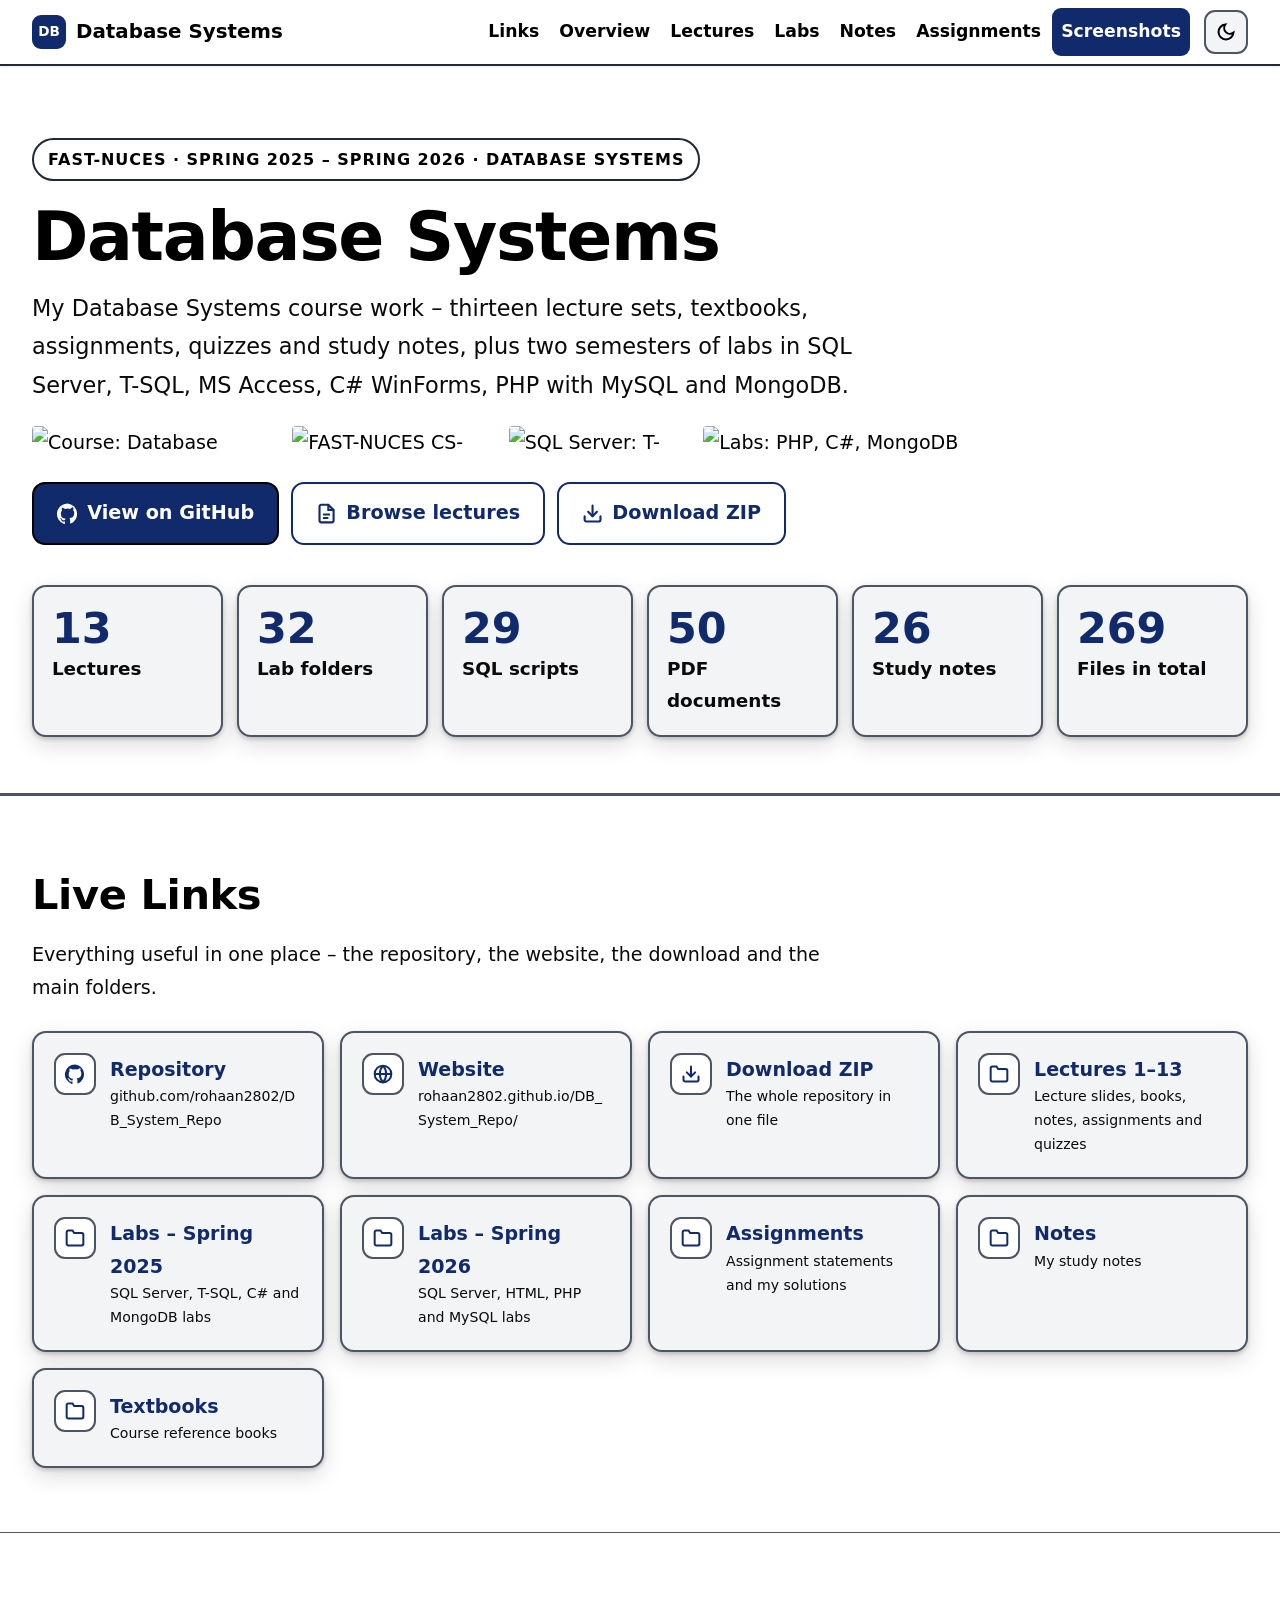
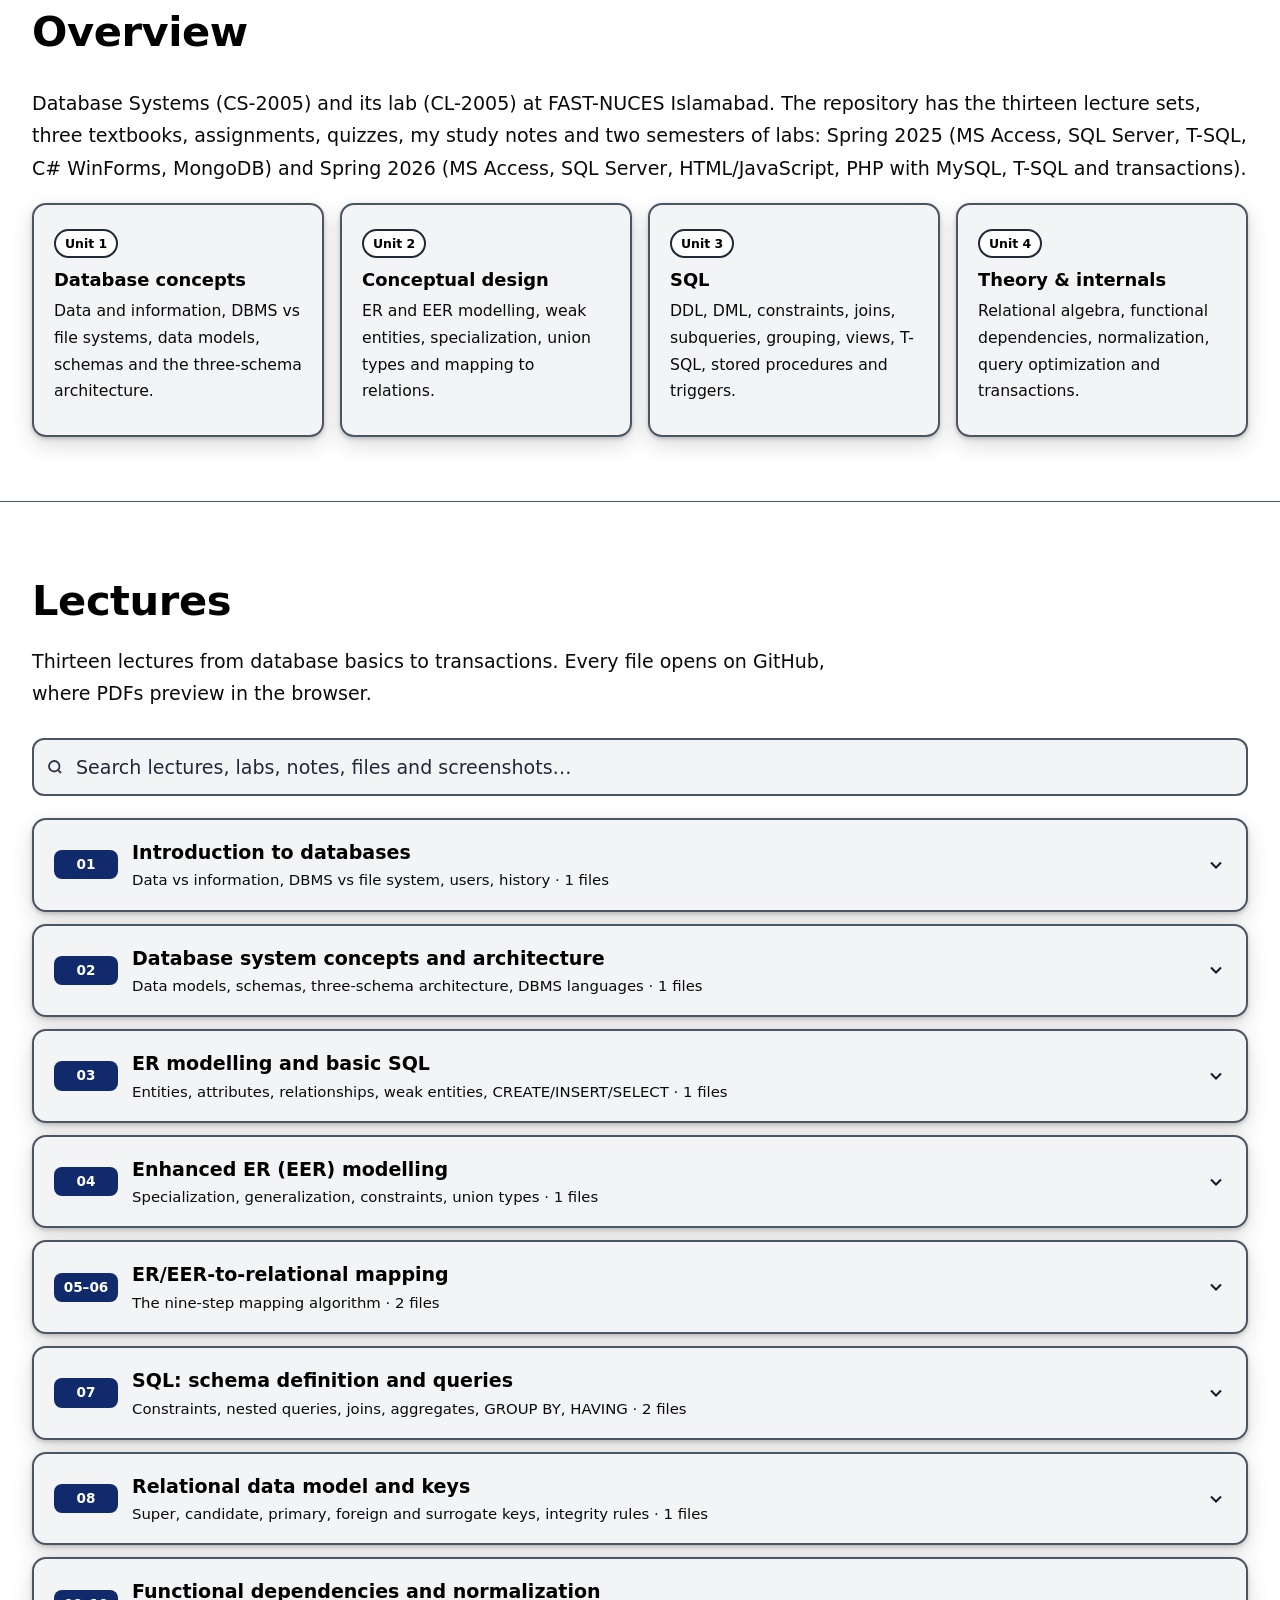
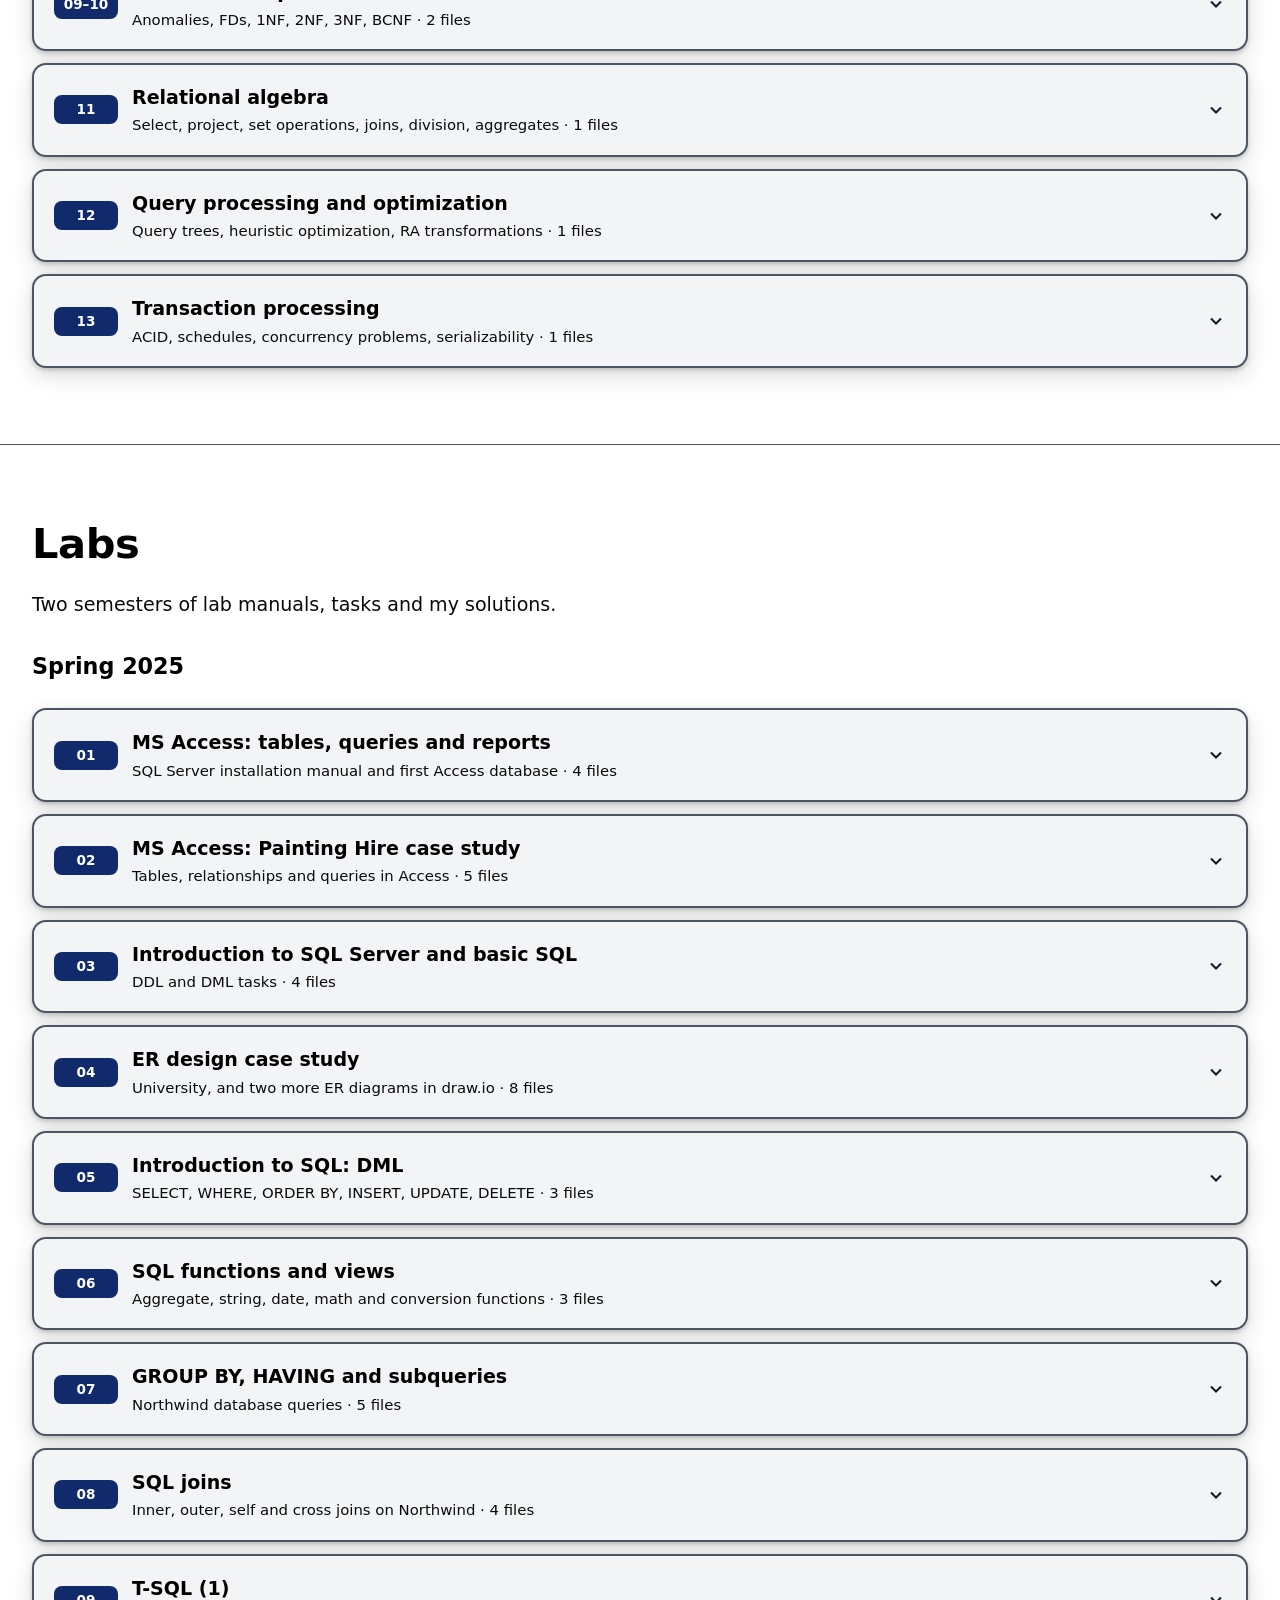
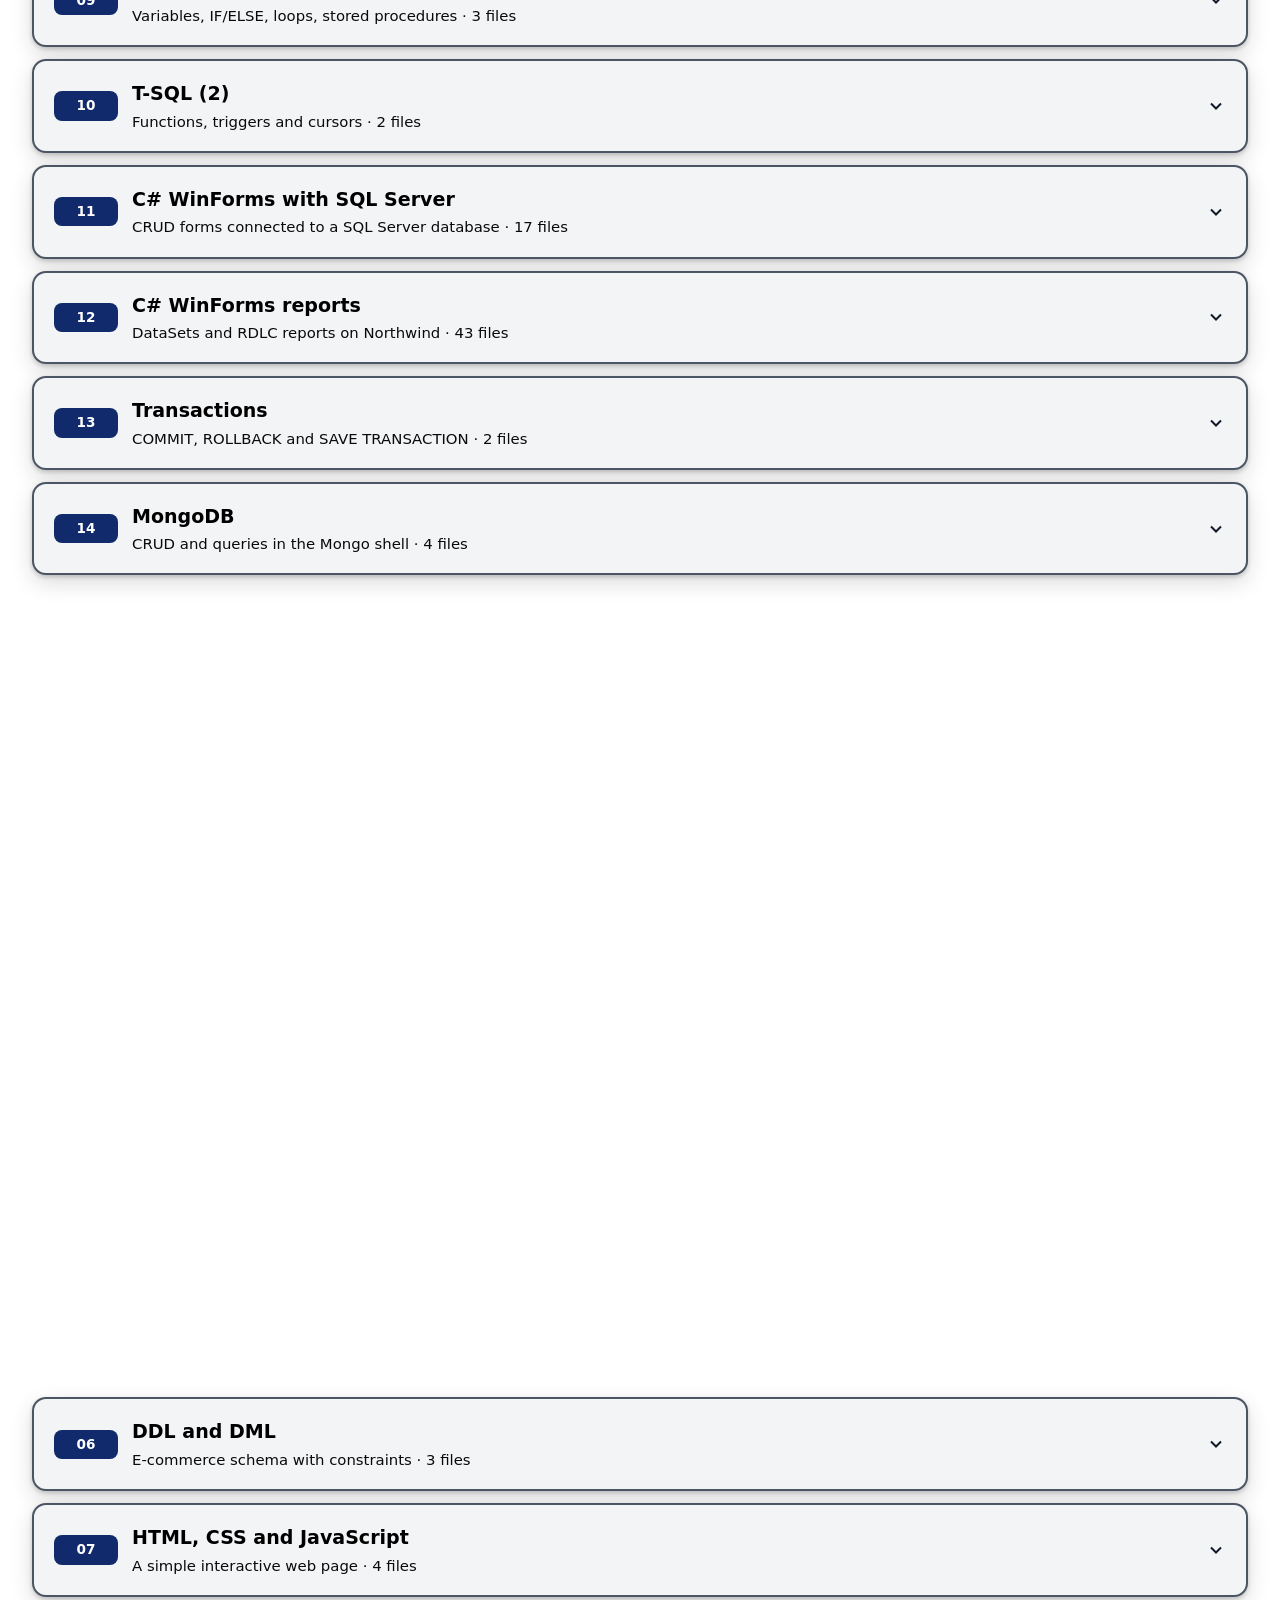
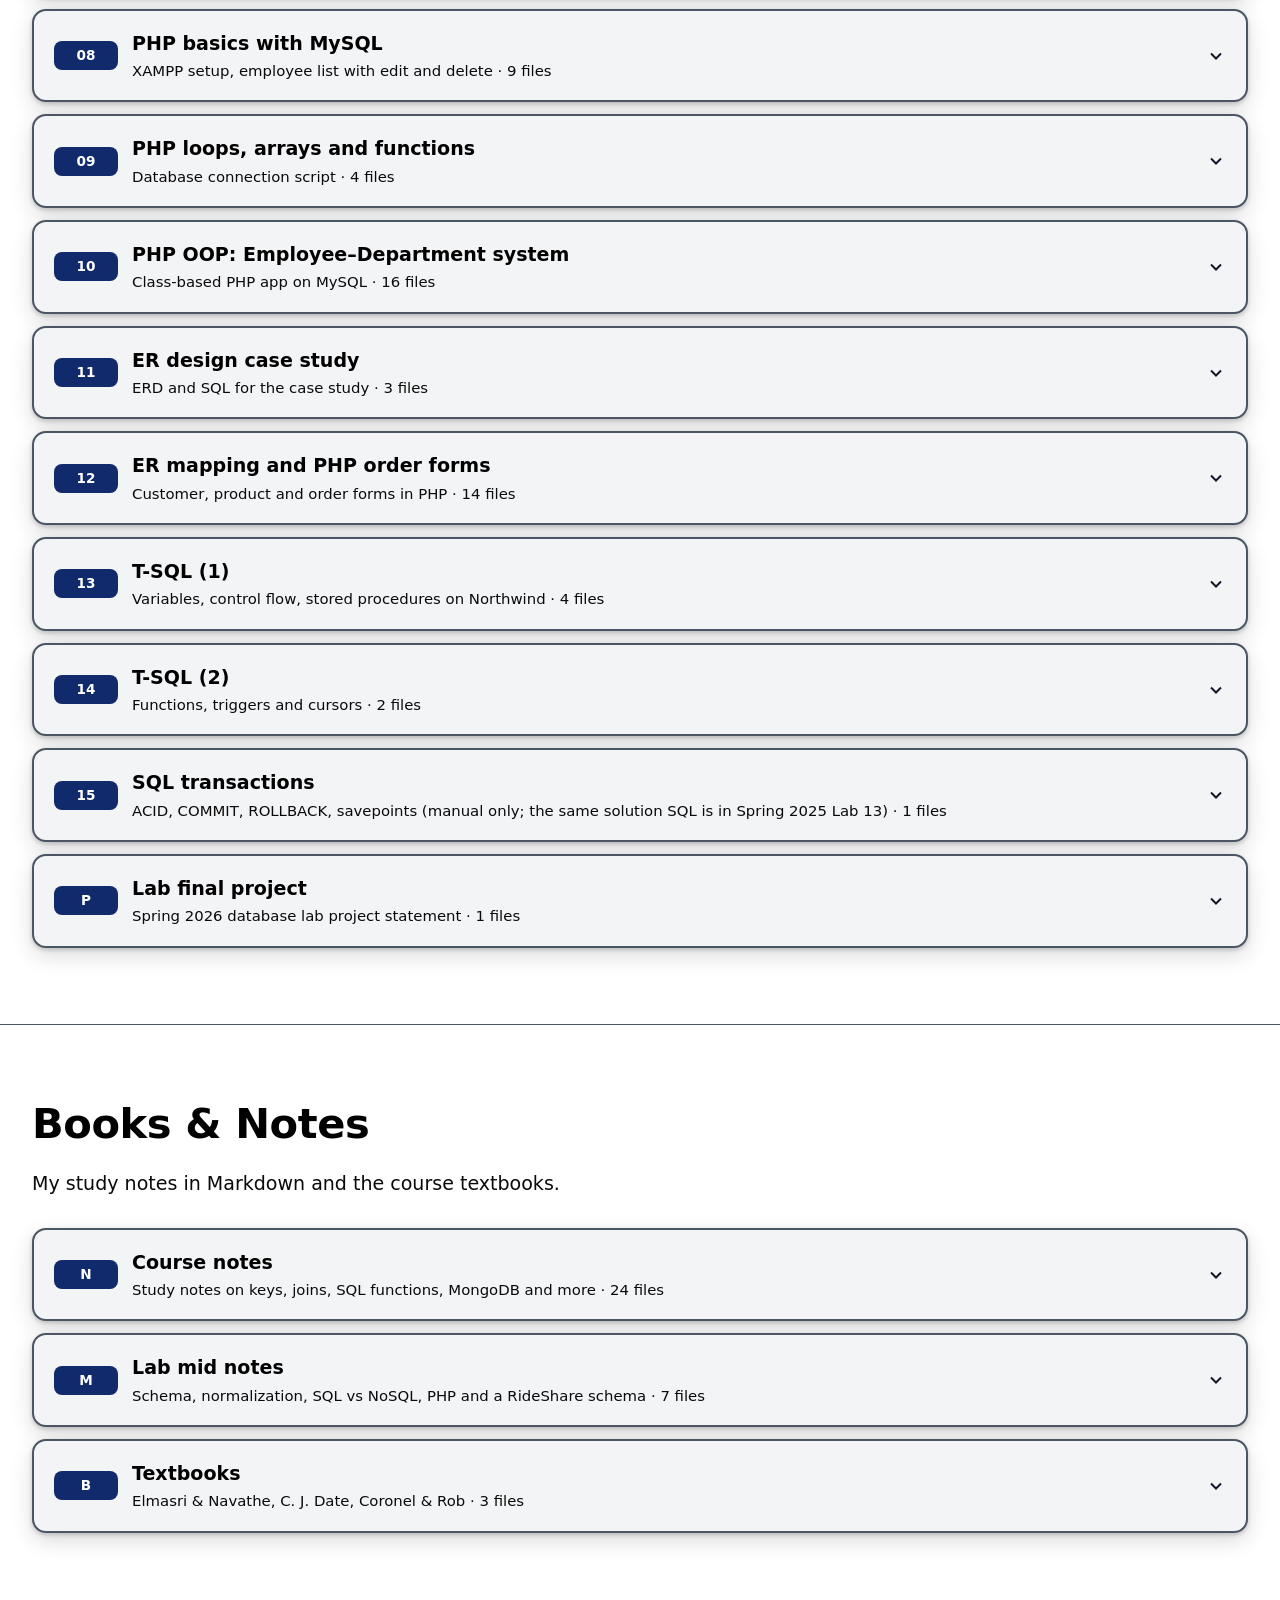
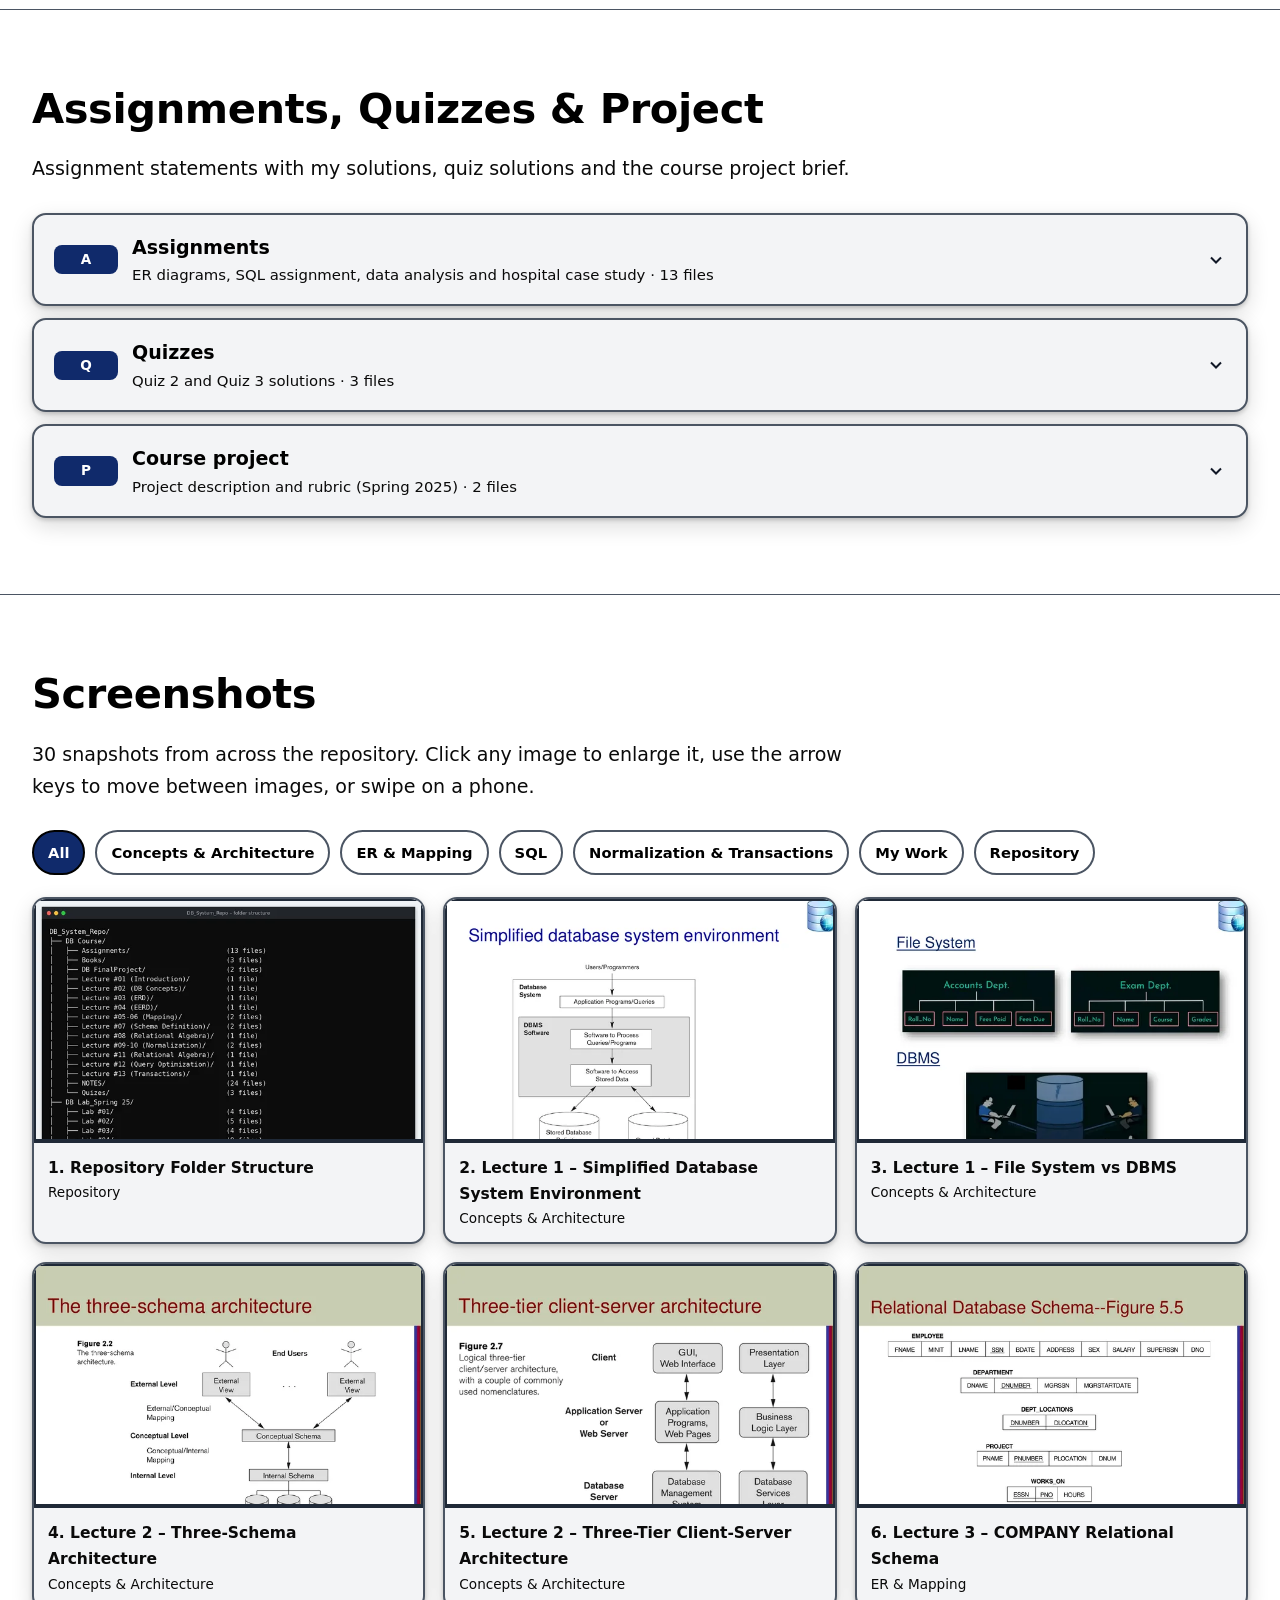
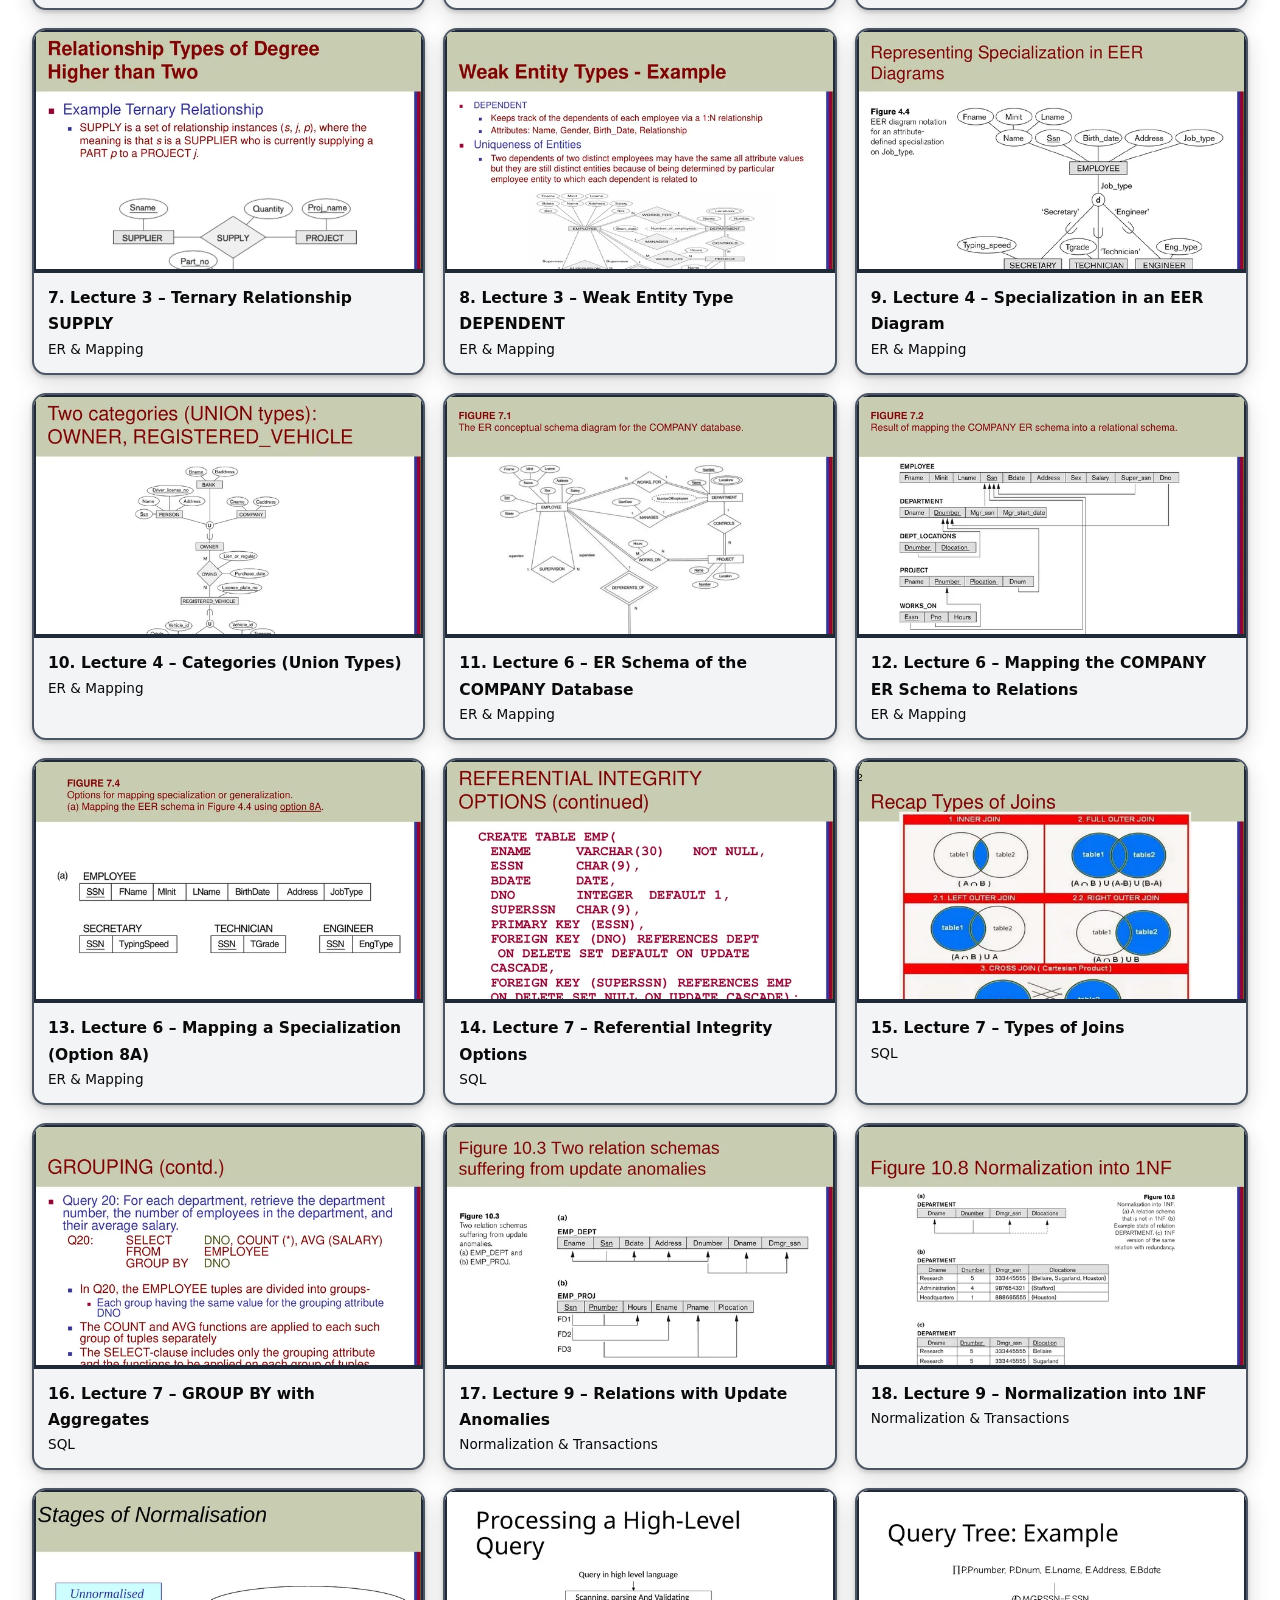
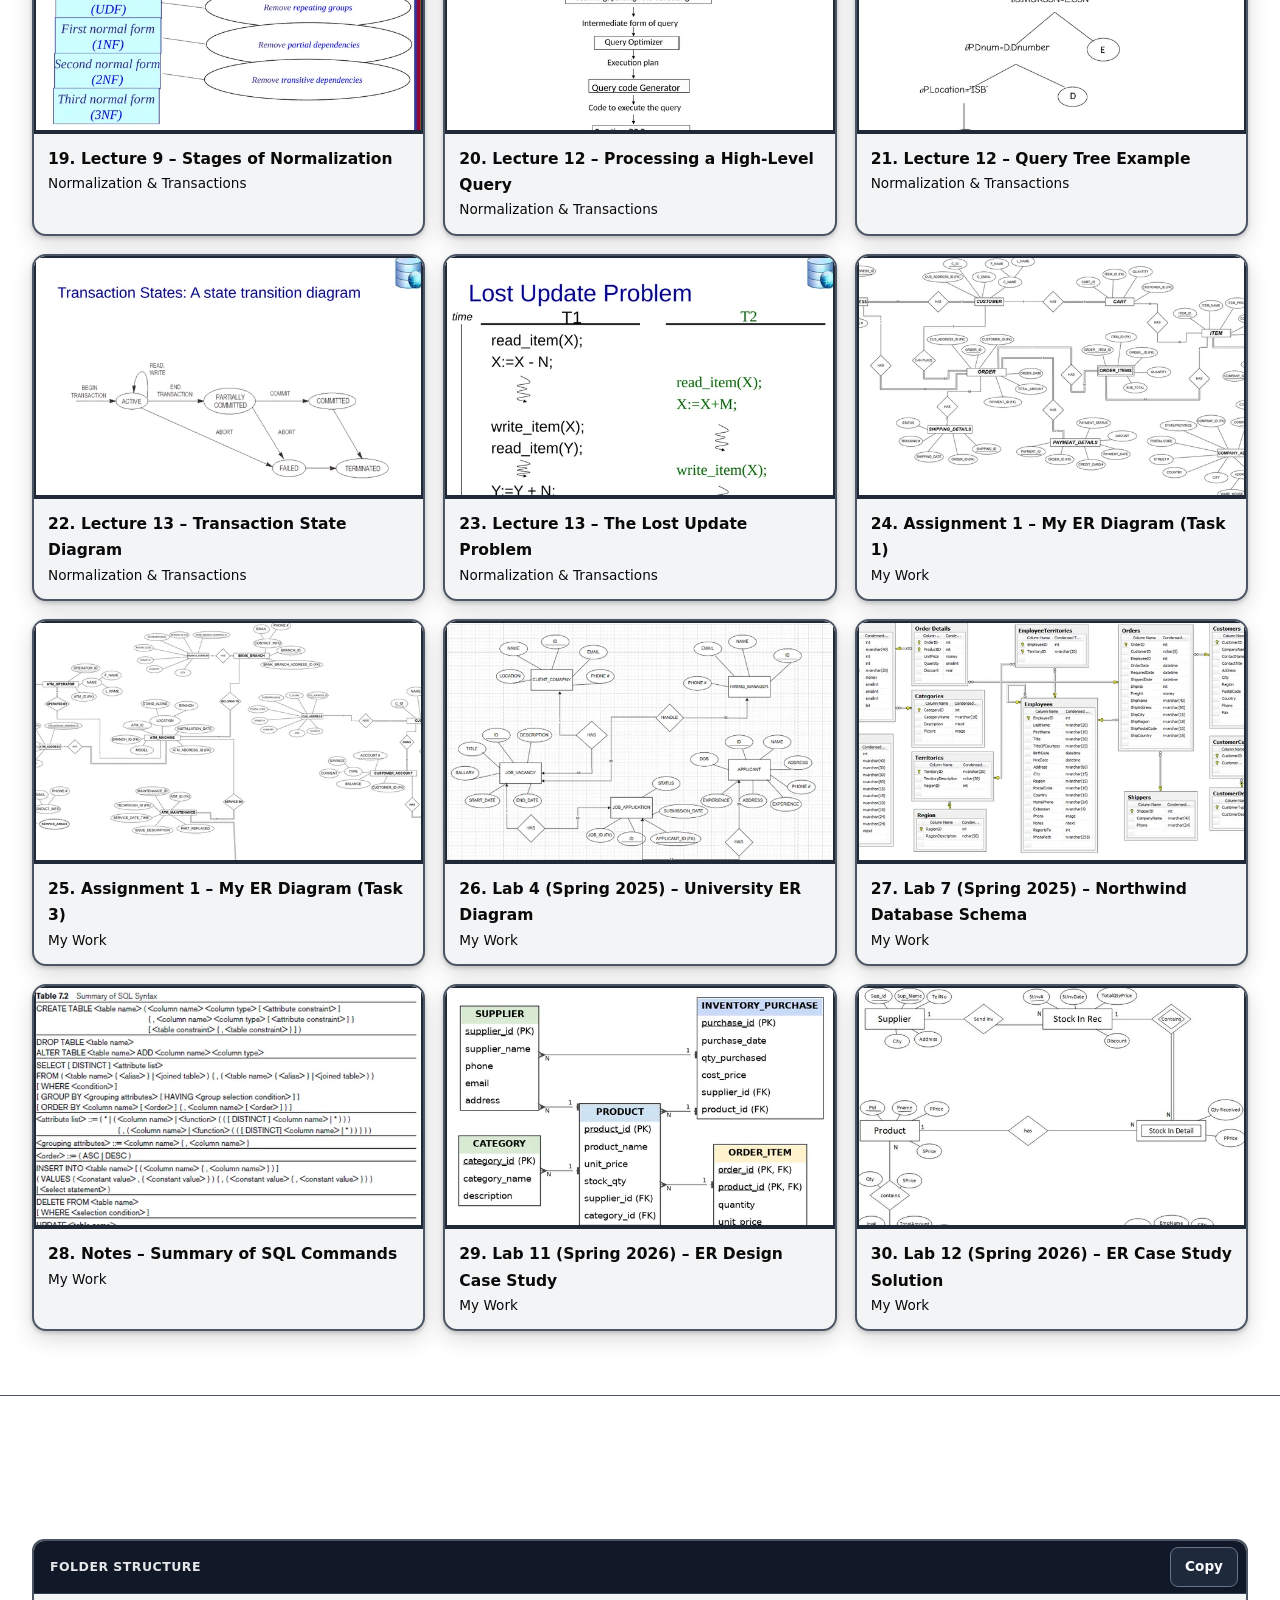
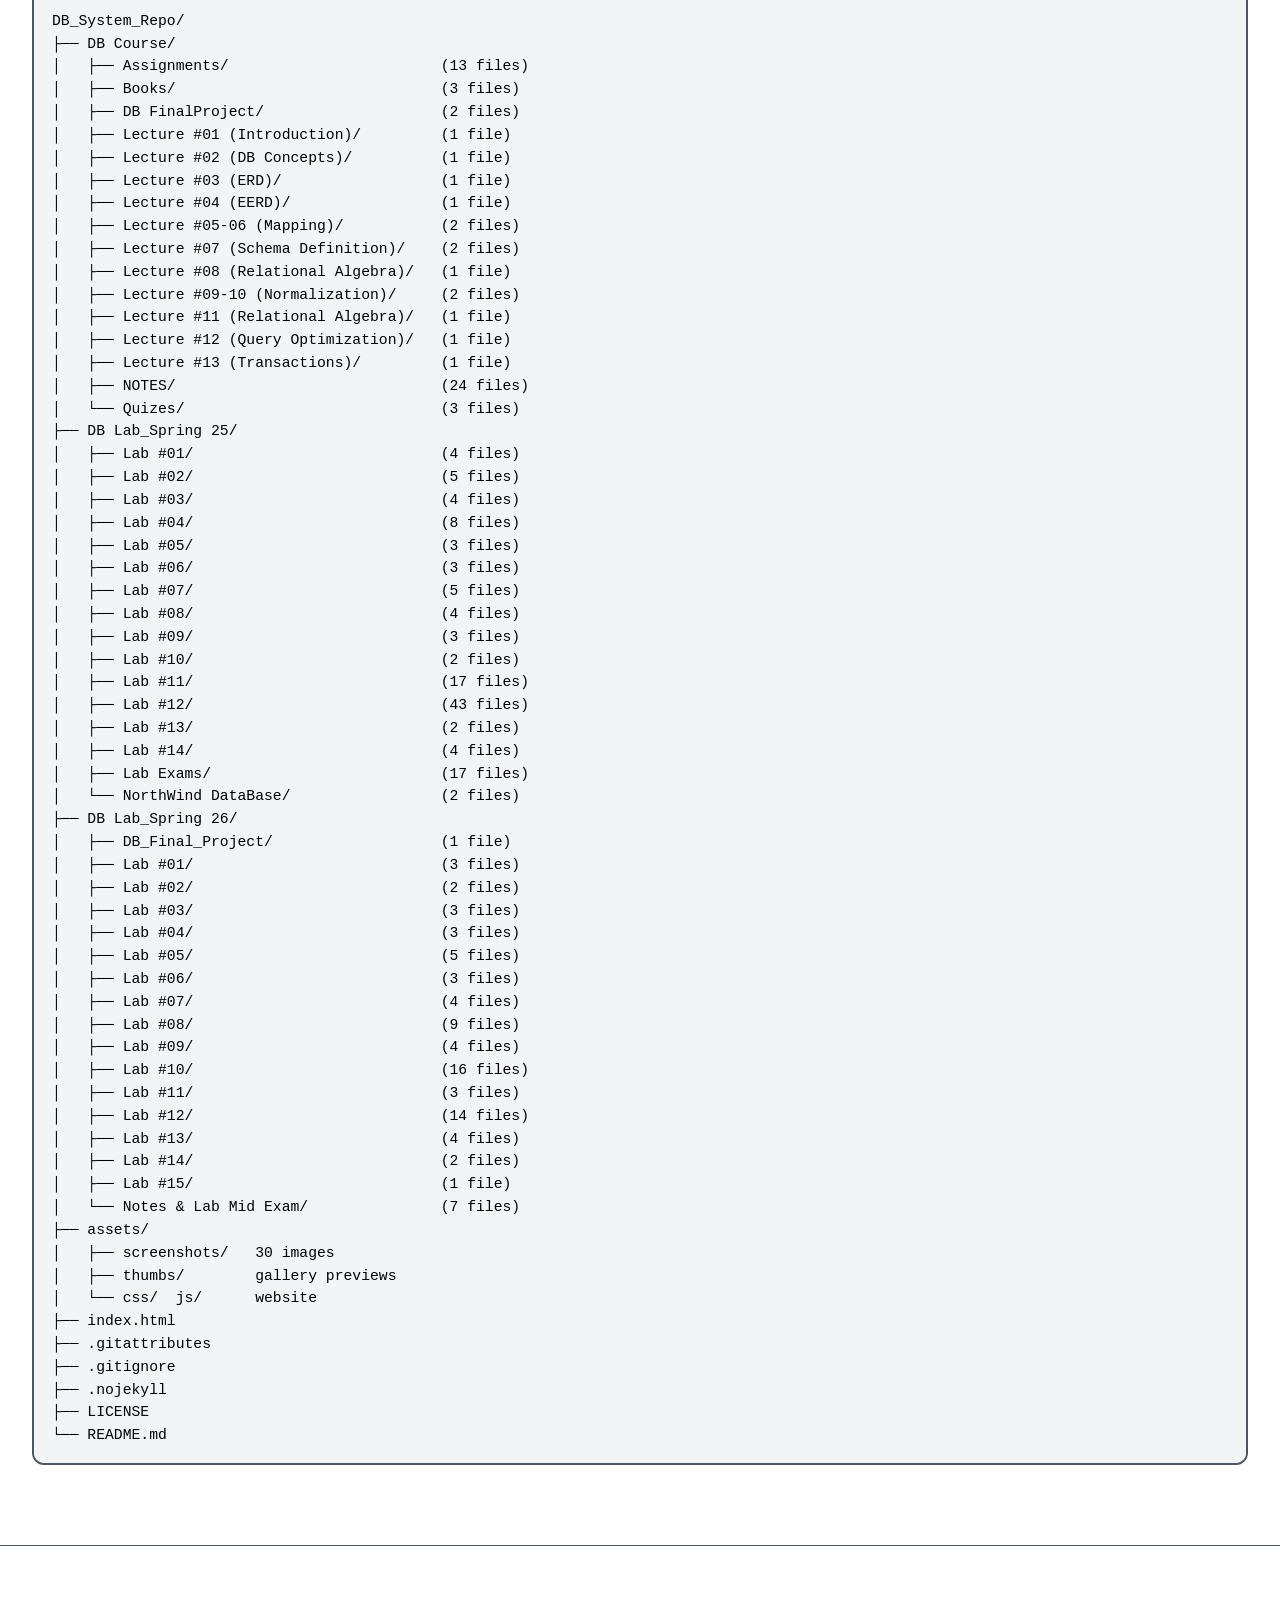
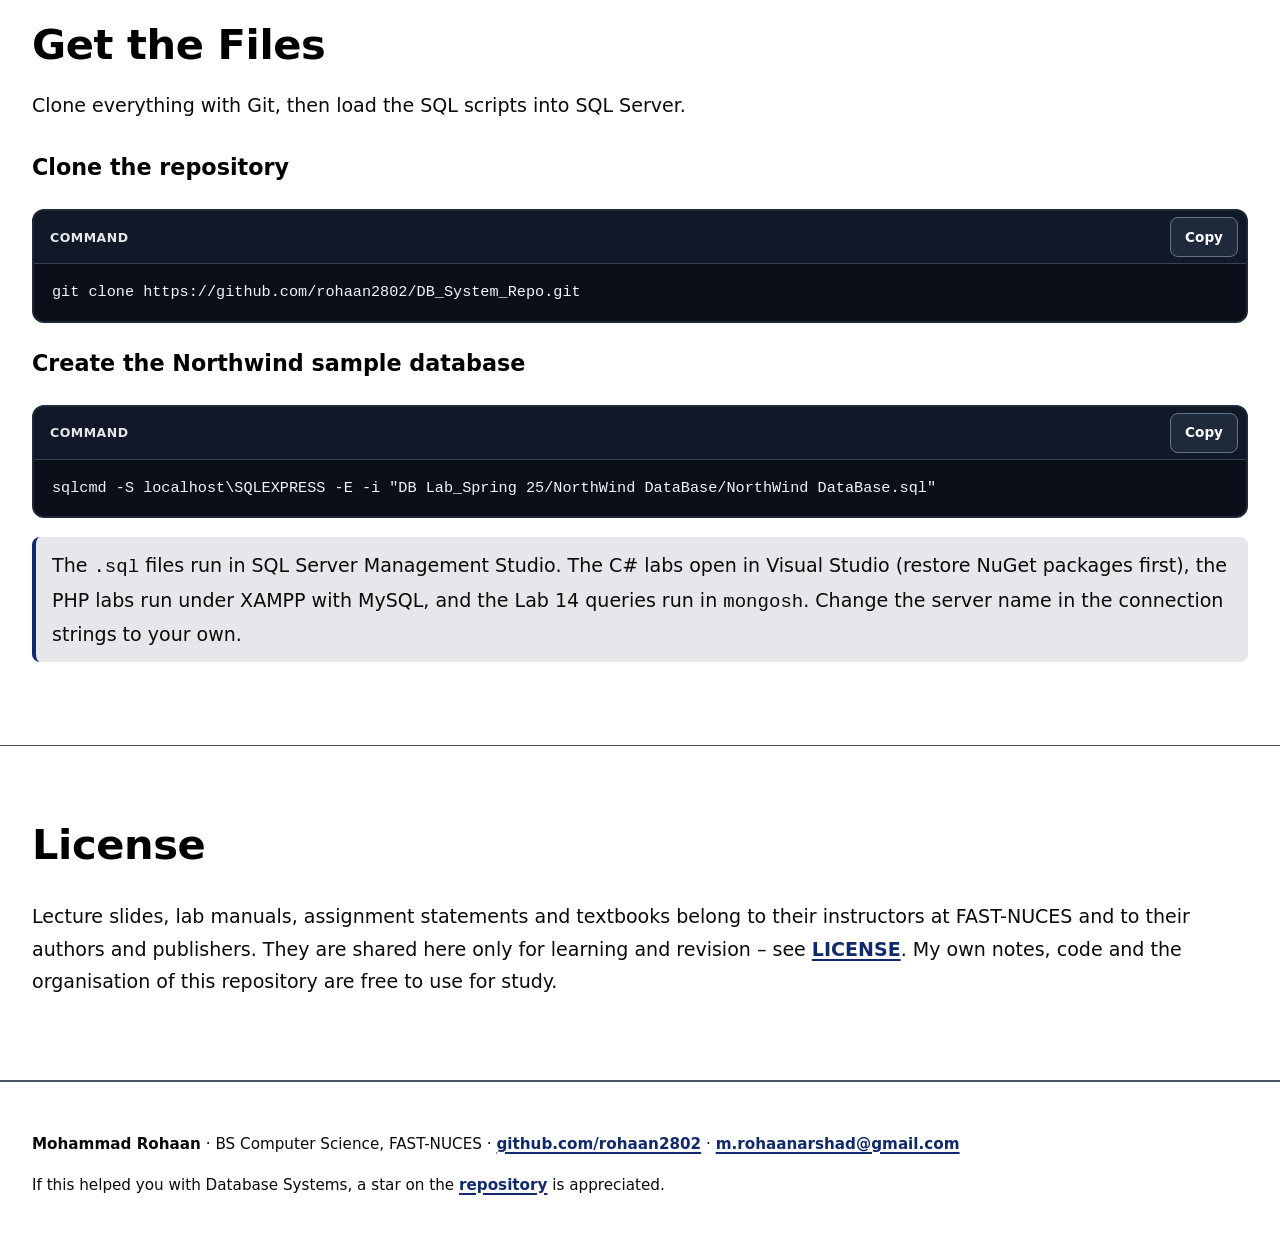
==== commit 955c8719: "Remove duplicate Lab 12 copy, repeated lab solutions and placeholder files" ====
--- a/index.html
+++ b/index.html
@@ -52,11 +52,11 @@
 </div>
 <div class="stats">
 <div class="stat"><b>13</b><span>Lectures</span></div>
-<div class="stat"><b>30</b><span>Lab folders</span></div>
-<div class="stat"><b>32</b><span>SQL scripts</span></div>
+<div class="stat"><b>32</b><span>Lab folders</span></div>
+<div class="stat"><b>29</b><span>SQL scripts</span></div>
 <div class="stat"><b>50</b><span>PDF documents</span></div>
 <div class="stat"><b>26</b><span>Study notes</span></div>
-<div class="stat"><b>318</b><span>Files in total</span></div>
+<div class="stat"><b>269</b><span>Files in total</span></div>
 </div>
 </div>
 </div>
@@ -68,7 +68,7 @@
 <div class="card"><span class="tag">Unit 2</span><h3>Conceptual design</h3><p>ER and EER modelling, weak entities, specialization, union types and mapping to relations.</p></div>
 <div class="card"><span class="tag">Unit 3</span><h3>SQL</h3><p>DDL, DML, constraints, joins, subqueries, grouping, views, T-SQL, stored procedures and triggers.</p></div>
 <div class="card"><span class="tag">Unit 4</span><h3>Theory &amp; internals</h3><p>Relational algebra, functional dependencies, normalization, query optimization and transactions.</p></div>
-</div></div></div></section><section id="lectures"><div class="container"><h2 class="reveal">Lectures</h2><p class="sub reveal">Thirteen lectures from database basics to transactions. Every file opens on GitHub, where PDFs preview in the browser.</p><div class="toolbar reveal"><label class="search"><svg width="18" height="18" viewBox="0 0 24 24" fill="none" stroke="currentColor" stroke-width="2" aria-hidden="true"><circle cx="11" cy="11" r="7"/><path d="m20 20-3.5-3.5"/></svg><span class="hide">Search</span><input id="search" type="search" placeholder="Search lectures, labs, notes, files and screenshots…" aria-label="Search lectures, labs, notes, files and screenshots"></label></div><details class="acc reveal" data-searchable><summary><span class="num">01</span><span>Introduction to databases<span class="meta">Data vs information, DBMS vs file system, users, history · 1 files</span></span><svg class="chev" width="20" height="20" viewBox="0 0 24 24" fill="none" stroke="currentColor" stroke-width="2" aria-hidden="true"><path d="m6 9 6 6 6-6"/></svg></summary><div class="acc-body"><p><a href="https://github.com/rohaan2802/DB_System_Repo/tree/main/DB%20Course/Lecture%20%2301%20%28Introduction%29" target="_blank" rel="noopener">Open Lecture #01 (Introduction) on GitHub</a> · 1 files</p><ul class="files"><li><a href="https://github.com/rohaan2802/DB_System_Repo/blob/main/DB%20Course/Lecture%20%2301%20%28Introduction%29/Lec%231-DB%20Introduction%20%26%20Basics.pdf" target="_blank" rel="noopener">Lec#1-DB Introduction &amp; Basics.pdf</a></li></ul></div></details><details class="acc reveal" data-searchable><summary><span class="num">02</span><span>Database system concepts and architecture<span class="meta">Data models, schemas, three-schema architecture, DBMS languages · 1 files</span></span><svg class="chev" width="20" height="20" viewBox="0 0 24 24" fill="none" stroke="currentColor" stroke-width="2" aria-hidden="true"><path d="m6 9 6 6 6-6"/></svg></summary><div class="acc-body"><p><a href="https://github.com/rohaan2802/DB_System_Repo/tree/main/DB%20Course/Lecture%20%2302%20%28DB%20Concepts%29" target="_blank" rel="noopener">Open Lecture #02 (DB Concepts) on GitHub</a> · 1 files</p><ul class="files"><li><a href="https://github.com/rohaan2802/DB_System_Repo/blob/main/DB%20Course/Lecture%20%2302%20%28DB%20Concepts%29/Lec%232-Database%20System%20Concepts%20and%20Architecture.pdf" target="_blank" rel="noopener">Lec#2-Database System Concepts and Architecture.pdf</a></li></ul></div></details><details class="acc reveal" data-searchable><summary><span class="num">03</span><span>ER modelling and basic SQL<span class="meta">Entities, attributes, relationships, weak entities, CREATE/INSERT/SELECT · 1 files</span></span><svg class="chev" width="20" height="20" viewBox="0 0 24 24" fill="none" stroke="currentColor" stroke-width="2" aria-hidden="true"><path d="m6 9 6 6 6-6"/></svg></summary><div class="acc-body"><p><a href="https://github.com/rohaan2802/DB_System_Repo/tree/main/DB%20Course/Lecture%20%2303%20%28ERD%29" target="_blank" rel="noopener">Open Lecture #03 (ERD) on GitHub</a> · 1 files</p><ul class="files"><li><a href="https://github.com/rohaan2802/DB_System_Repo/blob/main/DB%20Course/Lecture%20%2303%20%28ERD%29/Lec%233-ERD%2BBasic%20SQL.pdf" target="_blank" rel="noopener">Lec#3-ERD+Basic SQL.pdf</a></li></ul></div></details><details class="acc reveal" data-searchable><summary><span class="num">04</span><span>Enhanced ER (EER) modelling<span class="meta">Specialization, generalization, constraints, union types · 1 files</span></span><svg class="chev" width="20" height="20" viewBox="0 0 24 24" fill="none" stroke="currentColor" stroke-width="2" aria-hidden="true"><path d="m6 9 6 6 6-6"/></svg></summary><div class="acc-body"><p><a href="https://github.com/rohaan2802/DB_System_Repo/tree/main/DB%20Course/Lecture%20%2304%20%28EERD%29" target="_blank" rel="noopener">Open Lecture #04 (EERD) on GitHub</a> · 1 files</p><ul class="files"><li><a href="https://github.com/rohaan2802/DB_System_Repo/blob/main/DB%20Course/Lecture%20%2304%20%28EERD%29/Lec%234-EER_final.pdf" target="_blank" rel="noopener">Lec#4-EER_final.pdf</a></li></ul></div></details><details class="acc reveal" data-searchable><summary><span class="num">05–06</span><span>ER/EER-to-relational mapping<span class="meta">The nine-step mapping algorithm · 2 files</span></span><svg class="chev" width="20" height="20" viewBox="0 0 24 24" fill="none" stroke="currentColor" stroke-width="2" aria-hidden="true"><path d="m6 9 6 6 6-6"/></svg></summary><div class="acc-body"><p><a href="https://github.com/rohaan2802/DB_System_Repo/tree/main/DB%20Course/Lecture%20%2305-06%20%28Mapping%29" target="_blank" rel="noopener">Open Lecture #05-06 (Mapping) on GitHub</a> · 2 files</p><ul class="files"><li><a href="https://github.com/rohaan2802/DB_System_Repo/blob/main/DB%20Course/Lecture%20%2305-06%20%28Mapping%29/Lec%236-Mappings.pdf" target="_blank" rel="noopener">Lec#6-Mappings.pdf</a></li><li><a href="https://github.com/rohaan2802/DB_System_Repo/blob/main/DB%20Course/Lecture%20%2305-06%20%28Mapping%29/Lec%236-Mappings.ppt" target="_blank" rel="noopener">Lec#6-Mappings.ppt</a></li></ul></div></details><details class="acc reveal" data-searchable><summary><span class="num">07</span><span>SQL: schema definition and queries<span class="meta">Constraints, nested queries, joins, aggregates, GROUP BY, HAVING · 2 files</span></span><svg class="chev" width="20" height="20" viewBox="0 0 24 24" fill="none" stroke="currentColor" stroke-width="2" aria-hidden="true"><path d="m6 9 6 6 6-6"/></svg></summary><div class="acc-body"><p><a href="https://github.com/rohaan2802/DB_System_Repo/tree/main/DB%20Course/Lecture%20%2307%20%28Schema%20Definition%29" target="_blank" rel="noopener">Open Lecture #07 (Schema Definition) on GitHub</a> · 2 files</p><ul class="files"><li><a href="https://github.com/rohaan2802/DB_System_Repo/blob/main/DB%20Course/Lecture%20%2307%20%28Schema%20Definition%29/Lec%237-SQL.pdf" target="_blank" rel="noopener">Lec#7-SQL.pdf</a></li><li><a href="https://github.com/rohaan2802/DB_System_Repo/blob/main/DB%20Course/Lecture%20%2307%20%28Schema%20Definition%29/Lec%237-SQL.ppt" target="_blank" rel="noopener">Lec#7-SQL.ppt</a></li></ul></div></details><details class="acc reveal" data-searchable><summary><span class="num">08</span><span>Relational data model and keys<span class="meta">Super, candidate, primary, foreign and surrogate keys, integrity rules · 1 files</span></span><svg class="chev" width="20" height="20" viewBox="0 0 24 24" fill="none" stroke="currentColor" stroke-width="2" aria-hidden="true"><path d="m6 9 6 6 6-6"/></svg></summary><div class="acc-body"><p><a href="https://github.com/rohaan2802/DB_System_Repo/tree/main/DB%20Course/Lecture%20%2308%20%28Relational%20Algebra%29" target="_blank" rel="noopener">Open Lecture #08 (Relational Algebra) on GitHub</a> · 1 files</p><ul class="files"><li><a href="https://github.com/rohaan2802/DB_System_Repo/blob/main/DB%20Course/Lecture%20%2308%20%28Relational%20Algebra%29/Lec%238-%20Relational%20Data%20Model%20-%20Keys.pptx" target="_blank" rel="noopener">Lec#8- Relational Data Model - Keys.pptx</a></li></ul></div></details><details class="acc reveal" data-searchable><summary><span class="num">09–10</span><span>Functional dependencies and normalization<span class="meta">Anomalies, FDs, 1NF, 2NF, 3NF, BCNF · 2 files</span></span><svg class="chev" width="20" height="20" viewBox="0 0 24 24" fill="none" stroke="currentColor" stroke-width="2" aria-hidden="true"><path d="m6 9 6 6 6-6"/></svg></summary><div class="acc-body"><p><a href="https://github.com/rohaan2802/DB_System_Repo/tree/main/DB%20Course/Lecture%20%2309-10%20%28Normalization%29" target="_blank" rel="noopener">Open Lecture #09-10 (Normalization) on GitHub</a> · 2 files</p><ul class="files"><li><a href="https://github.com/rohaan2802/DB_System_Repo/blob/main/DB%20Course/Lecture%20%2309-10%20%28Normalization%29/Lec%2310-%20Normalization_II.pptx" target="_blank" rel="noopener">Lec#10- Normalization_II.pptx</a></li><li><a href="https://github.com/rohaan2802/DB_System_Repo/blob/main/DB%20Course/Lecture%20%2309-10%20%28Normalization%29/Lec%239-Normalization.ppt" target="_blank" rel="noopener">Lec#9-Normalization.ppt</a></li></ul></div></details><details class="acc reveal" data-searchable><summary><span class="num">11</span><span>Relational algebra<span class="meta">Select, project, set operations, joins, division, aggregates · 1 files</span></span><svg class="chev" width="20" height="20" viewBox="0 0 24 24" fill="none" stroke="currentColor" stroke-width="2" aria-hidden="true"><path d="m6 9 6 6 6-6"/></svg></summary><div class="acc-body"><p><a href="https://github.com/rohaan2802/DB_System_Repo/tree/main/DB%20Course/Lecture%20%2311%20%28Relational%20Algebra%29" target="_blank" rel="noopener">Open Lecture #11 (Relational Algebra) on GitHub</a> · 1 files</p><ul class="files"><li><a href="https://github.com/rohaan2802/DB_System_Repo/blob/main/DB%20Course/Lecture%20%2311%20%28Relational%20Algebra%29/Chapter08-Relational%20Agebra.ppt" target="_blank" rel="noopener">Chapter08-Relational Agebra.ppt</a></li></ul></div></details><details class="acc reveal" data-searchable><summary><span class="num">12</span><span>Query processing and optimization<span class="meta">Query trees, heuristic optimization, RA transformations · 1 files</span></span><svg class="chev" width="20" height="20" viewBox="0 0 24 24" fill="none" stroke="currentColor" stroke-width="2" aria-hidden="true"><path d="m6 9 6 6 6-6"/></svg></summary><div class="acc-body"><p><a href="https://github.com/rohaan2802/DB_System_Repo/tree/main/DB%20Course/Lecture%20%2312%20%28Query%20Optimization%29" target="_blank" rel="noopener">Open Lecture #12 (Query Optimization) on GitHub</a> · 1 files</p><ul class="files"><li><a href="https://github.com/rohaan2802/DB_System_Repo/blob/main/DB%20Course/Lecture%20%2312%20%28Query%20Optimization%29/Query%20Processing%20and%20Optimization.pptx" target="_blank" rel="noopener">Query Processing and Optimization.pptx</a></li></ul></div></details><details class="acc reveal" data-searchable><summary><span class="num">13</span><span>Transaction processing<span class="meta">ACID, schedules, concurrency problems, serializability · 1 files</span></span><svg class="chev" width="20" height="20" viewBox="0 0 24 24" fill="none" stroke="currentColor" stroke-width="2" aria-hidden="true"><path d="m6 9 6 6 6-6"/></svg></summary><div class="acc-body"><p><a href="https://github.com/rohaan2802/DB_System_Repo/tree/main/DB%20Course/Lecture%20%2313%20%28Transactions%29" target="_blank" rel="noopener">Open Lecture #13 (Transactions) on GitHub</a> · 1 files</p><ul class="files"><li><a href="https://github.com/rohaan2802/DB_System_Repo/blob/main/DB%20Course/Lecture%20%2313%20%28Transactions%29/Lec%2313-Transaction-Processing-Concepts.ppt" target="_blank" rel="noopener">Lec#13-Transaction-Processing-Concepts.ppt</a></li></ul></div></details></div></section><section id="labs"><div class="container"><h2 class="reveal">Labs</h2><p class="sub reveal">Two semesters of lab manuals, tasks and my solutions.</p><h3 class="reveal">Spring 2025</h3><details class="acc reveal" data-searchable><summary><span class="num">01</span><span>MS Access: tables, queries and reports<span class="meta">SQL Server installation manual and first Access database · 4 files</span></span><svg class="chev" width="20" height="20" viewBox="0 0 24 24" fill="none" stroke="currentColor" stroke-width="2" aria-hidden="true"><path d="m6 9 6 6 6-6"/></svg></summary><div class="acc-body"><p><a href="https://github.com/rohaan2802/DB_System_Repo/tree/main/DB%20Lab_Spring%2025/Lab%20%2301" target="_blank" rel="noopener">Open Lab #01 on GitHub</a> · 4 files</p><ul class="files"><li><a href="https://github.com/rohaan2802/DB_System_Repo/blob/main/DB%20Lab_Spring%2025/Lab%20%2301/22I-2327_Lab_1.pdf" target="_blank" rel="noopener">22I-2327_Lab_1.pdf</a></li><li><a href="https://github.com/rohaan2802/DB_System_Repo/blob/main/DB%20Lab_Spring%2025/Lab%20%2301/i222327_lab_1.accdb" target="_blank" rel="noopener">i222327_lab_1.accdb</a></li><li><a href="https://github.com/rohaan2802/DB_System_Repo/blob/main/DB%20Lab_Spring%2025/Lab%20%2301/Installation%20Manual%20of%20SQL%20Server.docx" target="_blank" rel="noopener">Installation Manual of SQL Server.docx</a></li><li><a href="https://github.com/rohaan2802/DB_System_Repo/blob/main/DB%20Lab_Spring%2025/Lab%20%2301/Lab%20%231.docx" target="_blank" rel="noopener">Lab #1.docx</a></li></ul></div></details><details class="acc reveal" data-searchable><summary><span class="num">02</span><span>MS Access: Painting Hire case study<span class="meta">Tables, relationships and queries in Access · 5 files</span></span><svg class="chev" width="20" height="20" viewBox="0 0 24 24" fill="none" stroke="currentColor" stroke-width="2" aria-hidden="true"><path d="m6 9 6 6 6-6"/></svg></summary><div class="acc-body"><p><a href="https://github.com/rohaan2802/DB_System_Repo/tree/main/DB%20Lab_Spring%2025/Lab%20%2302" target="_blank" rel="noopener">Open Lab #02 on GitHub</a> · 5 files</p><ul class="files"><li><a href="https://github.com/rohaan2802/DB_System_Repo/blob/main/DB%20Lab_Spring%2025/Lab%20%2302/Database1.accdb" target="_blank" rel="noopener">Database1.accdb</a></li><li><a href="https://github.com/rohaan2802/DB_System_Repo/blob/main/DB%20Lab_Spring%2025/Lab%20%2302/i222327_Lab_02.accdb" target="_blank" rel="noopener">i222327_Lab_02.accdb</a></li><li><a href="https://github.com/rohaan2802/DB_System_Repo/blob/main/DB%20Lab_Spring%2025/Lab%20%2302/Lab%2002.docx" target="_blank" rel="noopener">Lab 02.docx</a></li><li><a href="https://github.com/rohaan2802/DB_System_Repo/blob/main/DB%20Lab_Spring%2025/Lab%20%2302/LabTask_2.pdf" target="_blank" rel="noopener">LabTask_2.pdf</a></li><li><a href="https://github.com/rohaan2802/DB_System_Repo/blob/main/DB%20Lab_Spring%2025/Lab%20%2302/studentsdata.xlsx" target="_blank" rel="noopener">studentsdata.xlsx</a></li></ul></div></details><details class="acc reveal" data-searchable><summary><span class="num">03</span><span>Introduction to SQL Server and basic SQL<span class="meta">DDL and DML tasks · 4 files</span></span><svg class="chev" width="20" height="20" viewBox="0 0 24 24" fill="none" stroke="currentColor" stroke-width="2" aria-hidden="true"><path d="m6 9 6 6 6-6"/></svg></summary><div class="acc-body"><p><a href="https://github.com/rohaan2802/DB_System_Repo/tree/main/DB%20Lab_Spring%2025/Lab%20%2303" target="_blank" rel="noopener">Open Lab #03 on GitHub</a> · 4 files</p><ul class="files"><li><a href="https://github.com/rohaan2802/DB_System_Repo/blob/main/DB%20Lab_Spring%2025/Lab%20%2303/i222327_Task%2301.sql" target="_blank" rel="noopener">i222327_Task#01.sql</a></li><li><a href="https://github.com/rohaan2802/DB_System_Repo/blob/main/DB%20Lab_Spring%2025/Lab%20%2303/i222327_Task%2302.sql" target="_blank" rel="noopener">i222327_Task#02.sql</a></li><li><a href="https://github.com/rohaan2802/DB_System_Repo/blob/main/DB%20Lab_Spring%2025/Lab%20%2303/Lab%20Manual%203.docx" target="_blank" rel="noopener">Lab Manual 3.docx</a></li><li><a href="https://github.com/rohaan2802/DB_System_Repo/blob/main/DB%20Lab_Spring%2025/Lab%20%2303/Lab%20Task%203.docx" target="_blank" rel="noopener">Lab Task 3.docx</a></li></ul></div></details><details class="acc reveal" data-searchable><summary><span class="num">04</span><span>ER design case study<span class="meta">University, and two more ER diagrams in draw.io · 8 files</span></span><svg class="chev" width="20" height="20" viewBox="0 0 24 24" fill="none" stroke="currentColor" stroke-width="2" aria-hidden="true"><path d="m6 9 6 6 6-6"/></svg></summary><div class="acc-body"><p><a href="https://github.com/rohaan2802/DB_System_Repo/tree/main/DB%20Lab_Spring%2025/Lab%20%2304" target="_blank" rel="noopener">Open Lab #04 on GitHub</a> · 8 files</p><ul class="files"><li><a href="https://github.com/rohaan2802/DB_System_Repo/blob/main/DB%20Lab_Spring%2025/Lab%20%2304/i222327_task_1.drawio" target="_blank" rel="noopener">i222327_task_1.drawio</a></li><li><a href="https://github.com/rohaan2802/DB_System_Repo/blob/main/DB%20Lab_Spring%2025/Lab%20%2304/i222327_TASK_1.PNG" target="_blank" rel="noopener">i222327_TASK_1.PNG</a></li><li><a href="https://github.com/rohaan2802/DB_System_Repo/blob/main/DB%20Lab_Spring%2025/Lab%20%2304/i222327_task_2.drawio" target="_blank" rel="noopener">i222327_task_2.drawio</a></li><li><a href="https://github.com/rohaan2802/DB_System_Repo/blob/main/DB%20Lab_Spring%2025/Lab%20%2304/i222327_TASK_2.PNG" target="_blank" rel="noopener">i222327_TASK_2.PNG</a></li><li><a href="https://github.com/rohaan2802/DB_System_Repo/blob/main/DB%20Lab_Spring%2025/Lab%20%2304/i222327_task_3.drawio" target="_blank" rel="noopener">i222327_task_3.drawio</a></li><li><a href="https://github.com/rohaan2802/DB_System_Repo/blob/main/DB%20Lab_Spring%2025/Lab%20%2304/i222327_TASK_3.PNG" target="_blank" rel="noopener">i222327_TASK_3.PNG</a></li><li><a href="https://github.com/rohaan2802/DB_System_Repo/blob/main/DB%20Lab_Spring%2025/Lab%20%2304/LAB%20%2304.pdf" target="_blank" rel="noopener">LAB #04.pdf</a></li><li><a href="https://github.com/rohaan2802/DB_System_Repo/blob/main/DB%20Lab_Spring%2025/Lab%20%2304/Lab%20task%204.pdf" target="_blank" rel="noopener">Lab task 4.pdf</a></li></ul></div></details><details class="acc reveal" data-searchable><summary><span class="num">05</span><span>Introduction to SQL: DML<span class="meta">SELECT, WHERE, ORDER BY, INSERT, UPDATE, DELETE · 3 files</span></span><svg class="chev" width="20" height="20" viewBox="0 0 24 24" fill="none" stroke="currentColor" stroke-width="2" aria-hidden="true"><path d="m6 9 6 6 6-6"/></svg></summary><div class="acc-body"><p><a href="https://github.com/rohaan2802/DB_System_Repo/tree/main/DB%20Lab_Spring%2025/Lab%20%2305" target="_blank" rel="noopener">Open Lab #05 on GitHub</a> · 3 files</p><ul class="files"><li><a href="https://github.com/rohaan2802/DB_System_Repo/blob/main/DB%20Lab_Spring%2025/Lab%20%2305/I222327_LAB_5_SEC_A.sql" target="_blank" rel="noopener">I222327_LAB_5_SEC_A.sql</a></li><li><a href="https://github.com/rohaan2802/DB_System_Repo/blob/main/DB%20Lab_Spring%2025/Lab%20%2305/Lab%20Manual05.pdf" target="_blank" rel="noopener">Lab Manual05.pdf</a></li><li><a href="https://github.com/rohaan2802/DB_System_Repo/blob/main/DB%20Lab_Spring%2025/Lab%20%2305/Lab%20Task%205.docx" target="_blank" rel="noopener">Lab Task 5.docx</a></li></ul></div></details><details class="acc reveal" data-searchable><summary><span class="num">06</span><span>SQL functions and views<span class="meta">Aggregate, string, date, math and conversion functions · 3 files</span></span><svg class="chev" width="20" height="20" viewBox="0 0 24 24" fill="none" stroke="currentColor" stroke-width="2" aria-hidden="true"><path d="m6 9 6 6 6-6"/></svg></summary><div class="acc-body"><p><a href="https://github.com/rohaan2802/DB_System_Repo/tree/main/DB%20Lab_Spring%2025/Lab%20%2306" target="_blank" rel="noopener">Open Lab #06 on GitHub</a> · 3 files</p><ul class="files"><li><a href="https://github.com/rohaan2802/DB_System_Repo/blob/main/DB%20Lab_Spring%2025/Lab%20%2306/I222327_LAB_6.sql" target="_blank" rel="noopener">I222327_LAB_6.sql</a></li><li><a href="https://github.com/rohaan2802/DB_System_Repo/blob/main/DB%20Lab_Spring%2025/Lab%20%2306/Lab%20Manual%2006.pdf" target="_blank" rel="noopener">Lab Manual 06.pdf</a></li><li><a href="https://github.com/rohaan2802/DB_System_Repo/blob/main/DB%20Lab_Spring%2025/Lab%20%2306/Task%206.docx" target="_blank" rel="noopener">Task 6.docx</a></li></ul></div></details><details class="acc reveal" data-searchable><summary><span class="num">07</span><span>GROUP BY, HAVING and subqueries<span class="meta">Northwind database queries · 5 files</span></span><svg class="chev" width="20" height="20" viewBox="0 0 24 24" fill="none" stroke="currentColor" stroke-width="2" aria-hidden="true"><path d="m6 9 6 6 6-6"/></svg></summary><div class="acc-body"><p><a href="https://github.com/rohaan2802/DB_System_Repo/tree/main/DB%20Lab_Spring%2025/Lab%20%2307" target="_blank" rel="noopener">Open Lab #07 on GitHub</a> · 5 files</p><ul class="files"><li><a href="https://github.com/rohaan2802/DB_System_Repo/blob/main/DB%20Lab_Spring%2025/Lab%20%2307/I222327_LAB_7.sql" target="_blank" rel="noopener">I222327_LAB_7.sql</a></li><li><a href="https://github.com/rohaan2802/DB_System_Repo/blob/main/DB%20Lab_Spring%2025/Lab%20%2307/Lab%20Task%207.docx" target="_blank" rel="noopener">Lab Task 7.docx</a></li><li><a href="https://github.com/rohaan2802/DB_System_Repo/blob/main/DB%20Lab_Spring%2025/Lab%20%2307/Lab7.pdf" target="_blank" rel="noopener">Lab7.pdf</a></li><li><a href="https://github.com/rohaan2802/DB_System_Repo/blob/main/DB%20Lab_Spring%2025/Lab%20%2307/Lab7.sql" target="_blank" rel="noopener">Lab7.sql</a></li><li><a href="https://github.com/rohaan2802/DB_System_Repo/blob/main/DB%20Lab_Spring%2025/Lab%20%2307/northwind_schema.png" target="_blank" rel="noopener">northwind_schema.png</a></li></ul></div></details><details class="acc reveal" data-searchable><summary><span class="num">08</span><span>SQL joins<span class="meta">Inner, outer, self and cross joins on Northwind · 4 files</span></span><svg class="chev" width="20" height="20" viewBox="0 0 24 24" fill="none" stroke="currentColor" stroke-width="2" aria-hidden="true"><path d="m6 9 6 6 6-6"/></svg></summary><div class="acc-body"><p><a href="https://github.com/rohaan2802/DB_System_Repo/tree/main/DB%20Lab_Spring%2025/Lab%20%2308" target="_blank" rel="noopener">Open Lab #08 on GitHub</a> · 4 files</p><ul class="files"><li><a href="https://github.com/rohaan2802/DB_System_Repo/blob/main/DB%20Lab_Spring%2025/Lab%20%2308/i222327_Lab8.sql" target="_blank" rel="noopener">i222327_Lab8.sql</a></li><li><a href="https://github.com/rohaan2802/DB_System_Repo/blob/main/DB%20Lab_Spring%2025/Lab%20%2308/Joins%202.docx" target="_blank" rel="noopener">Joins 2.docx</a></li><li><a href="https://github.com/rohaan2802/DB_System_Repo/blob/main/DB%20Lab_Spring%2025/Lab%20%2308/Lab%20Manual%2008.pdf" target="_blank" rel="noopener">Lab Manual 08.pdf</a></li><li><a href="https://github.com/rohaan2802/DB_System_Repo/blob/main/DB%20Lab_Spring%2025/Lab%20%2308/Lab%20Task%208.pdf" target="_blank" rel="noopener">Lab Task 8.pdf</a></li></ul></div></details><details class="acc reveal" data-searchable><summary><span class="num">09</span><span>T-SQL (1)<span class="meta">Variables, IF/ELSE, loops, stored procedures · 3 files</span></span><svg class="chev" width="20" height="20" viewBox="0 0 24 24" fill="none" stroke="currentColor" stroke-width="2" aria-hidden="true"><path d="m6 9 6 6 6-6"/></svg></summary><div class="acc-body"><p><a href="https://github.com/rohaan2802/DB_System_Repo/tree/main/DB%20Lab_Spring%2025/Lab%20%2309" target="_blank" rel="noopener">Open Lab #09 on GitHub</a> · 3 files</p><ul class="files"><li><a href="https://github.com/rohaan2802/DB_System_Repo/blob/main/DB%20Lab_Spring%2025/Lab%20%2309/I222327_LAB_9.sql" target="_blank" rel="noopener">I222327_LAB_9.sql</a></li><li><a href="https://github.com/rohaan2802/DB_System_Repo/blob/main/DB%20Lab_Spring%2025/Lab%20%2309/Lab%20Manual%209.pdf" target="_blank" rel="noopener">Lab Manual 9.pdf</a></li><li><a href="https://github.com/rohaan2802/DB_System_Repo/blob/main/DB%20Lab_Spring%2025/Lab%20%2309/Lab%20Task%209.pdf" target="_blank" rel="noopener">Lab Task 9.pdf</a></li></ul></div></details><details class="acc reveal" data-searchable><summary><span class="num">10</span><span>T-SQL (2)<span class="meta">Functions, triggers and cursors · 2 files</span></span><svg class="chev" width="20" height="20" viewBox="0 0 24 24" fill="none" stroke="currentColor" stroke-width="2" aria-hidden="true"><path d="m6 9 6 6 6-6"/></svg></summary><div class="acc-body"><p><a href="https://github.com/rohaan2802/DB_System_Repo/tree/main/DB%20Lab_Spring%2025/Lab%20%2310" target="_blank" rel="noopener">Open Lab #10 on GitHub</a> · 2 files</p><ul class="files"><li><a href="https://github.com/rohaan2802/DB_System_Repo/blob/main/DB%20Lab_Spring%2025/Lab%20%2310/i222327_Lab_10.sql" target="_blank" rel="noopener">i222327_Lab_10.sql</a></li><li><a href="https://github.com/rohaan2802/DB_System_Repo/blob/main/DB%20Lab_Spring%2025/Lab%20%2310/Lab%20Manual%2010.pdf" target="_blank" rel="noopener">Lab Manual 10.pdf</a></li></ul></div></details><details class="acc reveal" data-searchable><summary><span class="num">11</span><span>C# WinForms with SQL Server<span class="meta">CRUD forms connected to a SQL Server database · 17 files</span></span><svg class="chev" width="20" height="20" viewBox="0 0 24 24" fill="none" stroke="currentColor" stroke-width="2" aria-hidden="true"><path d="m6 9 6 6 6-6"/></svg></summary><div class="acc-body"><p><a href="https://github.com/rohaan2802/DB_System_Repo/tree/main/DB%20Lab_Spring%2025/Lab%20%2311" target="_blank" rel="noopener">Open Lab #11 on GitHub</a> · 17 files</p><ul class="files"><li><a href="https://github.com/rohaan2802/DB_System_Repo/blob/main/DB%20Lab_Spring%2025/Lab%20%2311/App.config" target="_blank" rel="noopener">App.config</a></li><li><a href="https://github.com/rohaan2802/DB_System_Repo/blob/main/DB%20Lab_Spring%2025/Lab%20%2311/Form1.cs" target="_blank" rel="noopener">Form1.cs</a></li><li><a href="https://github.com/rohaan2802/DB_System_Repo/blob/main/DB%20Lab_Spring%2025/Lab%20%2311/Form1.Designer.cs" target="_blank" rel="noopener">Form1.Designer.cs</a></li><li><a href="https://github.com/rohaan2802/DB_System_Repo/blob/main/DB%20Lab_Spring%2025/Lab%20%2311/Form1.resx" target="_blank" rel="noopener">Form1.resx</a></li><li><a href="https://github.com/rohaan2802/DB_System_Repo/blob/main/DB%20Lab_Spring%2025/Lab%20%2311/Form2.cs" target="_blank" rel="noopener">Form2.cs</a></li><li><a href="https://github.com/rohaan2802/DB_System_Repo/blob/main/DB%20Lab_Spring%2025/Lab%20%2311/Form2.Designer.cs" target="_blank" rel="noopener">Form2.Designer.cs</a></li><li><a href="https://github.com/rohaan2802/DB_System_Repo/blob/main/DB%20Lab_Spring%2025/Lab%20%2311/Form2.resx" target="_blank" rel="noopener">Form2.resx</a></li><li><a href="https://github.com/rohaan2802/DB_System_Repo/blob/main/DB%20Lab_Spring%2025/Lab%20%2311/i222327_Lab11.csproj" target="_blank" rel="noopener">i222327_Lab11.csproj</a></li><li><a href="https://github.com/rohaan2802/DB_System_Repo/blob/main/DB%20Lab_Spring%2025/Lab%20%2311/i222327_Lab11.sln" target="_blank" rel="noopener">i222327_Lab11.sln</a></li><li><a href="https://github.com/rohaan2802/DB_System_Repo/blob/main/DB%20Lab_Spring%2025/Lab%20%2311/lab%2011.docx" target="_blank" rel="noopener">lab 11.docx</a></li><li><a href="https://github.com/rohaan2802/DB_System_Repo/blob/main/DB%20Lab_Spring%2025/Lab%20%2311/LAB11.sql" target="_blank" rel="noopener">LAB11.sql</a></li><li><a href="https://github.com/rohaan2802/DB_System_Repo/blob/main/DB%20Lab_Spring%2025/Lab%20%2311/Program.cs" target="_blank" rel="noopener">Program.cs</a></li><li><a href="https://github.com/rohaan2802/DB_System_Repo/blob/main/DB%20Lab_Spring%2025/Lab%20%2311/Properties/AssemblyInfo.cs" target="_blank" rel="noopener">Properties/AssemblyInfo.cs</a></li><li><a href="https://github.com/rohaan2802/DB_System_Repo/blob/main/DB%20Lab_Spring%2025/Lab%20%2311/Properties/Resources.Designer.cs" target="_blank" rel="noopener">Properties/Resources.Designer.cs</a></li><li><a href="https://github.com/rohaan2802/DB_System_Repo/blob/main/DB%20Lab_Spring%2025/Lab%20%2311/Properties/Resources.resx" target="_blank" rel="noopener">Properties/Resources.resx</a></li><li><a href="https://github.com/rohaan2802/DB_System_Repo/blob/main/DB%20Lab_Spring%2025/Lab%20%2311/Properties/Settings.Designer.cs" target="_blank" rel="noopener">Properties/Settings.Designer.cs</a></li><li><a href="https://github.com/rohaan2802/DB_System_Repo/blob/main/DB%20Lab_Spring%2025/Lab%20%2311/Properties/Settings.settings" target="_blank" rel="noopener">Properties/Settings.settings</a></li></ul></div></details><details class="acc reveal" data-searchable><summary><span class="num">12</span><span>C# WinForms reports<span class="meta">DataSets and RDLC reports on Northwind · 85 files</span></span><svg class="chev" width="20" height="20" viewBox="0 0 24 24" fill="none" stroke="currentColor" stroke-width="2" aria-hidden="true"><path d="m6 9 6 6 6-6"/></svg></summary><div class="acc-body"><p><a href="https://github.com/rohaan2802/DB_System_Repo/tree/main/DB%20Lab_Spring%2025/Lab%20%2312" target="_blank" rel="noopener">Open Lab #12 on GitHub</a> · 85 files</p><ul class="files"><li><a href="https://github.com/rohaan2802/DB_System_Repo/blob/main/DB%20Lab_Spring%2025/Lab%20%2312/App.config" target="_blank" rel="noopener">App.config</a></li><li><a href="https://github.com/rohaan2802/DB_System_Repo/blob/main/DB%20Lab_Spring%2025/Lab%20%2312/DB_Lab_12/App.config" target="_blank" rel="noopener">DB_Lab_12/App.config</a></li><li><a href="https://github.com/rohaan2802/DB_System_Repo/blob/main/DB%20Lab_Spring%2025/Lab%20%2312/DB_Lab_12/Form1.cs" target="_blank" rel="noopener">DB_Lab_12/Form1.cs</a></li><li><a href="https://github.com/rohaan2802/DB_System_Repo/blob/main/DB%20Lab_Spring%2025/Lab%20%2312/DB_Lab_12/Form1.Designer.cs" target="_blank" rel="noopener">DB_Lab_12/Form1.Designer.cs</a></li><li><a href="https://github.com/rohaan2802/DB_System_Repo/blob/main/DB%20Lab_Spring%2025/Lab%20%2312/DB_Lab_12/Form1.resx" target="_blank" rel="noopener">DB_Lab_12/Form1.resx</a></li><li><a href="https://github.com/rohaan2802/DB_System_Repo/blob/main/DB%20Lab_Spring%2025/Lab%20%2312/DB_Lab_12/i222327_LAB12_DB.sql" target="_blank" rel="noopener">DB_Lab_12/i222327_LAB12_DB.sql</a></li><li><a href="https://github.com/rohaan2802/DB_System_Repo/blob/main/DB%20Lab_Spring%2025/Lab%20%2312/DB_Lab_12/i222327_Lab_12.csproj" target="_blank" rel="noopener">DB_Lab_12/i222327_Lab_12.csproj</a></li><li><a href="https://github.com/rohaan2802/DB_System_Repo/blob/main/DB%20Lab_Spring%2025/Lab%20%2312/DB_Lab_12/i222327_Lab_12.sln" target="_blank" rel="noopener">DB_Lab_12/i222327_Lab_12.sln</a></li><li><a href="https://github.com/rohaan2802/DB_System_Repo/blob/main/DB%20Lab_Spring%2025/Lab%20%2312/DB_Lab_12/Lab12DataSet.Designer.cs" target="_blank" rel="noopener">DB_Lab_12/Lab12DataSet.Designer.cs</a></li><li><a href="https://github.com/rohaan2802/DB_System_Repo/blob/main/DB%20Lab_Spring%2025/Lab%20%2312/DB_Lab_12/Lab12DataSet.xsc" target="_blank" rel="noopener">DB_Lab_12/Lab12DataSet.xsc</a></li><li><a href="https://github.com/rohaan2802/DB_System_Repo/blob/main/DB%20Lab_Spring%2025/Lab%20%2312/DB_Lab_12/Lab12DataSet.xsd" target="_blank" rel="noopener">DB_Lab_12/Lab12DataSet.xsd</a></li><li><a href="https://github.com/rohaan2802/DB_System_Repo/blob/main/DB%20Lab_Spring%2025/Lab%20%2312/DB_Lab_12/Lab12DataSet.xss" target="_blank" rel="noopener">DB_Lab_12/Lab12DataSet.xss</a></li><li><a href="https://github.com/rohaan2802/DB_System_Repo/blob/main/DB%20Lab_Spring%2025/Lab%20%2312/DB_Lab_12/Lab12DataSet1.Designer.cs" target="_blank" rel="noopener">DB_Lab_12/Lab12DataSet1.Designer.cs</a></li><li><a href="https://github.com/rohaan2802/DB_System_Repo/blob/main/DB%20Lab_Spring%2025/Lab%20%2312/DB_Lab_12/Lab12DataSet1.xsc" target="_blank" rel="noopener">DB_Lab_12/Lab12DataSet1.xsc</a></li><li><a href="https://github.com/rohaan2802/DB_System_Repo/blob/main/DB%20Lab_Spring%2025/Lab%20%2312/DB_Lab_12/Lab12DataSet1.xsd" target="_blank" rel="noopener">DB_Lab_12/Lab12DataSet1.xsd</a></li><li><a href="https://github.com/rohaan2802/DB_System_Repo/blob/main/DB%20Lab_Spring%2025/Lab%20%2312/DB_Lab_12/Lab12DataSet1.xss" target="_blank" rel="noopener">DB_Lab_12/Lab12DataSet1.xss</a></li><li><a href="https://github.com/rohaan2802/DB_System_Repo/blob/main/DB%20Lab_Spring%2025/Lab%20%2312/DB_Lab_12/Lab12DataSet2.Designer.cs" target="_blank" rel="noopener">DB_Lab_12/Lab12DataSet2.Designer.cs</a></li><li><a href="https://github.com/rohaan2802/DB_System_Repo/blob/main/DB%20Lab_Spring%2025/Lab%20%2312/DB_Lab_12/Lab12DataSet2.xsc" target="_blank" rel="noopener">DB_Lab_12/Lab12DataSet2.xsc</a></li><li><a href="https://github.com/rohaan2802/DB_System_Repo/blob/main/DB%20Lab_Spring%2025/Lab%20%2312/DB_Lab_12/Lab12DataSet2.xsd" target="_blank" rel="noopener">DB_Lab_12/Lab12DataSet2.xsd</a></li><li><a href="https://github.com/rohaan2802/DB_System_Repo/blob/main/DB%20Lab_Spring%2025/Lab%20%2312/DB_Lab_12/Lab12DataSet2.xss" target="_blank" rel="noopener">DB_Lab_12/Lab12DataSet2.xss</a></li><li><a href="https://github.com/rohaan2802/DB_System_Repo/blob/main/DB%20Lab_Spring%2025/Lab%20%2312/DB_Lab_12/NorthwindDataSet.Designer.cs" target="_blank" rel="noopener">DB_Lab_12/NorthwindDataSet.Designer.cs</a></li><li><a href="https://github.com/rohaan2802/DB_System_Repo/blob/main/DB%20Lab_Spring%2025/Lab%20%2312/DB_Lab_12/NorthwindDataSet.xsc" target="_blank" rel="noopener">DB_Lab_12/NorthwindDataSet.xsc</a></li><li><a href="https://github.com/rohaan2802/DB_System_Repo/blob/main/DB%20Lab_Spring%2025/Lab%20%2312/DB_Lab_12/NorthwindDataSet.xsd" target="_blank" rel="noopener">DB_Lab_12/NorthwindDataSet.xsd</a></li><li><a href="https://github.com/rohaan2802/DB_System_Repo/blob/main/DB%20Lab_Spring%2025/Lab%20%2312/DB_Lab_12/NorthwindDataSet.xss" target="_blank" rel="noopener">DB_Lab_12/NorthwindDataSet.xss</a></li><li><a href="https://github.com/rohaan2802/DB_System_Repo/blob/main/DB%20Lab_Spring%2025/Lab%20%2312/DB_Lab_12/NorthwindDataSet1.Designer.cs" target="_blank" rel="noopener">DB_Lab_12/NorthwindDataSet1.Designer.cs</a></li><li><a href="https://github.com/rohaan2802/DB_System_Repo/blob/main/DB%20Lab_Spring%2025/Lab%20%2312/DB_Lab_12/NorthwindDataSet1.xsc" target="_blank" rel="noopener">DB_Lab_12/NorthwindDataSet1.xsc</a></li><li><a href="https://github.com/rohaan2802/DB_System_Repo/blob/main/DB%20Lab_Spring%2025/Lab%20%2312/DB_Lab_12/NorthwindDataSet1.xsd" target="_blank" rel="noopener">DB_Lab_12/NorthwindDataSet1.xsd</a></li><li><a href="https://github.com/rohaan2802/DB_System_Repo/blob/main/DB%20Lab_Spring%2025/Lab%20%2312/DB_Lab_12/NorthwindDataSet1.xss" target="_blank" rel="noopener">DB_Lab_12/NorthwindDataSet1.xss</a></li><li><a href="https://github.com/rohaan2802/DB_System_Repo/blob/main/DB%20Lab_Spring%2025/Lab%20%2312/DB_Lab_12/packages.config" target="_blank" rel="noopener">DB_Lab_12/packages.config</a></li><li><a href="https://github.com/rohaan2802/DB_System_Repo/blob/main/DB%20Lab_Spring%2025/Lab%20%2312/DB_Lab_12/Program.cs" target="_blank" rel="noopener">DB_Lab_12/Program.cs</a></li><li><a href="https://github.com/rohaan2802/DB_System_Repo/blob/main/DB%20Lab_Spring%2025/Lab%20%2312/DB_Lab_12/Properties/AssemblyInfo.cs" target="_blank" rel="noopener">DB_Lab_12/Properties/AssemblyInfo.cs</a></li><li><a href="https://github.com/rohaan2802/DB_System_Repo/blob/main/DB%20Lab_Spring%2025/Lab%20%2312/DB_Lab_12/Properties/Resources.Designer.cs" target="_blank" rel="noopener">DB_Lab_12/Properties/Resources.Designer.cs</a></li><li><a href="https://github.com/rohaan2802/DB_System_Repo/blob/main/DB%20Lab_Spring%2025/Lab%20%2312/DB_Lab_12/Properties/Resources.resx" target="_blank" rel="noopener">DB_Lab_12/Properties/Resources.resx</a></li><li><a href="https://github.com/rohaan2802/DB_System_Repo/blob/main/DB%20Lab_Spring%2025/Lab%20%2312/DB_Lab_12/Properties/Settings.Designer.cs" target="_blank" rel="noopener">DB_Lab_12/Properties/Settings.Designer.cs</a></li><li><a href="https://github.com/rohaan2802/DB_System_Repo/blob/main/DB%20Lab_Spring%2025/Lab%20%2312/DB_Lab_12/Properties/Settings.settings" target="_blank" rel="noopener">DB_Lab_12/Properties/Settings.settings</a></li><li><a href="https://github.com/rohaan2802/DB_System_Repo/blob/main/DB%20Lab_Spring%2025/Lab%20%2312/DB_Lab_12/Report1.rdlc" target="_blank" rel="noopener">DB_Lab_12/Report1.rdlc</a></li><li><a href="https://github.com/rohaan2802/DB_System_Repo/blob/main/DB%20Lab_Spring%2025/Lab%20%2312/DB_Lab_12/Scripts/jquery-2.1.1.intellisense.js" target="_blank" rel="noopener">DB_Lab_12/Scripts/jquery-2.1.1.intellisense.js</a></li><li><a href="https://github.com/rohaan2802/DB_System_Repo/blob/main/DB%20Lab_Spring%2025/Lab%20%2312/DB_Lab_12/Scripts/jquery-2.1.1.js" target="_blank" rel="noopener">DB_Lab_12/Scripts/jquery-2.1.1.js</a></li><li><a href="https://github.com/rohaan2802/DB_System_Repo/blob/main/DB%20Lab_Spring%2025/Lab%20%2312/DB_Lab_12/Scripts/jquery-2.1.1.min.js" target="_blank" rel="noopener">DB_Lab_12/Scripts/jquery-2.1.1.min.js</a></li><li><a href="https://github.com/rohaan2802/DB_System_Repo/blob/main/DB%20Lab_Spring%2025/Lab%20%2312/DB_Lab_12/Scripts/jquery-2.1.1.min.map" target="_blank" rel="noopener">DB_Lab_12/Scripts/jquery-2.1.1.min.map</a></li><li><a href="https://github.com/rohaan2802/DB_System_Repo/blob/main/DB%20Lab_Spring%2025/Lab%20%2312/DB_Lab_12/Scripts/nugetexample.js" target="_blank" rel="noopener">DB_Lab_12/Scripts/nugetexample.js</a></li><li><a href="https://github.com/rohaan2802/DB_System_Repo/blob/main/DB%20Lab_Spring%2025/Lab%20%2312/DB_Lab_12/SqlServerTypes/Loader.cs" target="_blank" rel="noopener">DB_Lab_12/SqlServerTypes/Loader.cs</a></li><li><a href="https://github.com/rohaan2802/DB_System_Repo/blob/main/DB%20Lab_Spring%2025/Lab%20%2312/DB_Lab_12/SqlServerTypes/readme.htm" target="_blank" rel="noopener">DB_Lab_12/SqlServerTypes/readme.htm</a></li><li><a href="https://github.com/rohaan2802/DB_System_Repo/blob/main/DB%20Lab_Spring%2025/Lab%20%2312/Form1.cs" target="_blank" rel="noopener">Form1.cs</a></li><li><a href="https://github.com/rohaan2802/DB_System_Repo/blob/main/DB%20Lab_Spring%2025/Lab%20%2312/Form1.Designer.cs" target="_blank" rel="noopener">Form1.Designer.cs</a></li><li><a href="https://github.com/rohaan2802/DB_System_Repo/blob/main/DB%20Lab_Spring%2025/Lab%20%2312/Form1.resx" target="_blank" rel="noopener">Form1.resx</a></li><li><a href="https://github.com/rohaan2802/DB_System_Repo/blob/main/DB%20Lab_Spring%2025/Lab%20%2312/i222327_LAB12_DB.sql" target="_blank" rel="noopener">i222327_LAB12_DB.sql</a></li><li><a href="https://github.com/rohaan2802/DB_System_Repo/blob/main/DB%20Lab_Spring%2025/Lab%20%2312/i222327_Lab_12.csproj" target="_blank" rel="noopener">i222327_Lab_12.csproj</a></li><li><a href="https://github.com/rohaan2802/DB_System_Repo/blob/main/DB%20Lab_Spring%2025/Lab%20%2312/i222327_Lab_12.sln" target="_blank" rel="noopener">i222327_Lab_12.sln</a></li><li><a href="https://github.com/rohaan2802/DB_System_Repo/blob/main/DB%20Lab_Spring%2025/Lab%20%2312/Lab%2012.docx" target="_blank" rel="noopener">Lab 12.docx</a></li><li><a href="https://github.com/rohaan2802/DB_System_Repo/blob/main/DB%20Lab_Spring%2025/Lab%20%2312/Lab12DataSet.Designer.cs" target="_blank" rel="noopener">Lab12DataSet.Designer.cs</a></li><li><a href="https://github.com/rohaan2802/DB_System_Repo/blob/main/DB%20Lab_Spring%2025/Lab%20%2312/Lab12DataSet.xsc" target="_blank" rel="noopener">Lab12DataSet.xsc</a></li><li><a href="https://github.com/rohaan2802/DB_System_Repo/blob/main/DB%20Lab_Spring%2025/Lab%20%2312/Lab12DataSet.xsd" target="_blank" rel="noopener">Lab12DataSet.xsd</a></li><li><a href="https://github.com/rohaan2802/DB_System_Repo/blob/main/DB%20Lab_Spring%2025/Lab%20%2312/Lab12DataSet.xss" target="_blank" rel="noopener">Lab12DataSet.xss</a></li><li><a href="https://github.com/rohaan2802/DB_System_Repo/blob/main/DB%20Lab_Spring%2025/Lab%20%2312/Lab12DataSet1.Designer.cs" target="_blank" rel="noopener">Lab12DataSet1.Designer.cs</a></li><li><a href="https://github.com/rohaan2802/DB_System_Repo/blob/main/DB%20Lab_Spring%2025/Lab%20%2312/Lab12DataSet1.xsc" target="_blank" rel="noopener">Lab12DataSet1.xsc</a></li><li><a href="https://github.com/rohaan2802/DB_System_Repo/blob/main/DB%20Lab_Spring%2025/Lab%20%2312/Lab12DataSet1.xsd" target="_blank" rel="noopener">Lab12DataSet1.xsd</a></li><li><a href="https://github.com/rohaan2802/DB_System_Repo/blob/main/DB%20Lab_Spring%2025/Lab%20%2312/Lab12DataSet1.xss" target="_blank" rel="noopener">Lab12DataSet1.xss</a></li><li><a href="https://github.com/rohaan2802/DB_System_Repo/blob/main/DB%20Lab_Spring%2025/Lab%20%2312/Lab12DataSet2.Designer.cs" target="_blank" rel="noopener">Lab12DataSet2.Designer.cs</a></li><li><a href="https://github.com/rohaan2802/DB_System_Repo/blob/main/DB%20Lab_Spring%2025/Lab%20%2312/Lab12DataSet2.xsc" target="_blank" rel="noopener">Lab12DataSet2.xsc</a></li><li><a href="https://github.com/rohaan2802/DB_System_Repo/blob/main/DB%20Lab_Spring%2025/Lab%20%2312/Lab12DataSet2.xsd" target="_blank" rel="noopener">Lab12DataSet2.xsd</a></li><li><a href="https://github.com/rohaan2802/DB_System_Repo/blob/main/DB%20Lab_Spring%2025/Lab%20%2312/Lab12DataSet2.xss" target="_blank" rel="noopener">Lab12DataSet2.xss</a></li><li><a href="https://github.com/rohaan2802/DB_System_Repo/blob/main/DB%20Lab_Spring%2025/Lab%20%2312/NorthwindDataSet.Designer.cs" target="_blank" rel="noopener">NorthwindDataSet.Designer.cs</a></li><li><a href="https://github.com/rohaan2802/DB_System_Repo/blob/main/DB%20Lab_Spring%2025/Lab%20%2312/NorthwindDataSet.xsc" target="_blank" rel="noopener">NorthwindDataSet.xsc</a></li><li><a href="https://github.com/rohaan2802/DB_System_Repo/blob/main/DB%20Lab_Spring%2025/Lab%20%2312/NorthwindDataSet.xsd" target="_blank" rel="noopener">NorthwindDataSet.xsd</a></li><li><a href="https://github.com/rohaan2802/DB_System_Repo/blob/main/DB%20Lab_Spring%2025/Lab%20%2312/NorthwindDataSet.xss" target="_blank" rel="noopener">NorthwindDataSet.xss</a></li><li><a href="https://github.com/rohaan2802/DB_System_Repo/blob/main/DB%20Lab_Spring%2025/Lab%20%2312/NorthwindDataSet1.Designer.cs" target="_blank" rel="noopener">NorthwindDataSet1.Designer.cs</a></li><li><a href="https://github.com/rohaan2802/DB_System_Repo/blob/main/DB%20Lab_Spring%2025/Lab%20%2312/NorthwindDataSet1.xsc" target="_blank" rel="noopener">NorthwindDataSet1.xsc</a></li><li><a href="https://github.com/rohaan2802/DB_System_Repo/blob/main/DB%20Lab_Spring%2025/Lab%20%2312/NorthwindDataSet1.xsd" target="_blank" rel="noopener">NorthwindDataSet1.xsd</a></li><li><a href="https://github.com/rohaan2802/DB_System_Repo/blob/main/DB%20Lab_Spring%2025/Lab%20%2312/NorthwindDataSet1.xss" target="_blank" rel="noopener">NorthwindDataSet1.xss</a></li><li><a href="https://github.com/rohaan2802/DB_System_Repo/blob/main/DB%20Lab_Spring%2025/Lab%20%2312/packages.config" target="_blank" rel="noopener">packages.config</a></li><li><a href="https://github.com/rohaan2802/DB_System_Repo/blob/main/DB%20Lab_Spring%2025/Lab%20%2312/Program.cs" target="_blank" rel="noopener">Program.cs</a></li><li><a href="https://github.com/rohaan2802/DB_System_Repo/blob/main/DB%20Lab_Spring%2025/Lab%20%2312/Properties/AssemblyInfo.cs" target="_blank" rel="noopener">Properties/AssemblyInfo.cs</a></li><li><a href="https://github.com/rohaan2802/DB_System_Repo/blob/main/DB%20Lab_Spring%2025/Lab%20%2312/Properties/Resources.Designer.cs" target="_blank" rel="noopener">Properties/Resources.Designer.cs</a></li><li><a href="https://github.com/rohaan2802/DB_System_Repo/blob/main/DB%20Lab_Spring%2025/Lab%20%2312/Properties/Resources.resx" target="_blank" rel="noopener">Properties/Resources.resx</a></li><li><a href="https://github.com/rohaan2802/DB_System_Repo/blob/main/DB%20Lab_Spring%2025/Lab%20%2312/Properties/Settings.Designer.cs" target="_blank" rel="noopener">Properties/Settings.Designer.cs</a></li><li><a href="https://github.com/rohaan2802/DB_System_Repo/blob/main/DB%20Lab_Spring%2025/Lab%20%2312/Properties/Settings.settings" target="_blank" rel="noopener">Properties/Settings.settings</a></li><li><a href="https://github.com/rohaan2802/DB_System_Repo/blob/main/DB%20Lab_Spring%2025/Lab%20%2312/Report1.rdlc" target="_blank" rel="noopener">Report1.rdlc</a></li><li><a href="https://github.com/rohaan2802/DB_System_Repo/blob/main/DB%20Lab_Spring%2025/Lab%20%2312/Scripts/jquery-2.1.1.intellisense.js" target="_blank" rel="noopener">Scripts/jquery-2.1.1.intellisense.js</a></li><li><a href="https://github.com/rohaan2802/DB_System_Repo/blob/main/DB%20Lab_Spring%2025/Lab%20%2312/Scripts/jquery-2.1.1.js" target="_blank" rel="noopener">Scripts/jquery-2.1.1.js</a></li><li><a href="https://github.com/rohaan2802/DB_System_Repo/blob/main/DB%20Lab_Spring%2025/Lab%20%2312/Scripts/jquery-2.1.1.min.js" target="_blank" rel="noopener">Scripts/jquery-2.1.1.min.js</a></li><li><a href="https://github.com/rohaan2802/DB_System_Repo/blob/main/DB%20Lab_Spring%2025/Lab%20%2312/Scripts/jquery-2.1.1.min.map" target="_blank" rel="noopener">Scripts/jquery-2.1.1.min.map</a></li><li><a href="https://github.com/rohaan2802/DB_System_Repo/blob/main/DB%20Lab_Spring%2025/Lab%20%2312/Scripts/nugetexample.js" target="_blank" rel="noopener">Scripts/nugetexample.js</a></li><li><a href="https://github.com/rohaan2802/DB_System_Repo/blob/main/DB%20Lab_Spring%2025/Lab%20%2312/SqlServerTypes/Loader.cs" target="_blank" rel="noopener">SqlServerTypes/Loader.cs</a></li><li><a href="https://github.com/rohaan2802/DB_System_Repo/blob/main/DB%20Lab_Spring%2025/Lab%20%2312/SqlServerTypes/readme.htm" target="_blank" rel="noopener">SqlServerTypes/readme.htm</a></li></ul></div></details><details class="acc reveal" data-searchable><summary><span class="num">13</span><span>Transactions<span class="meta">COMMIT, ROLLBACK and SAVE TRANSACTION · 2 files</span></span><svg class="chev" width="20" height="20" viewBox="0 0 24 24" fill="none" stroke="currentColor" stroke-width="2" aria-hidden="true"><path d="m6 9 6 6 6-6"/></svg></summary><div class="acc-body"><p><a href="https://github.com/rohaan2802/DB_System_Repo/tree/main/DB%20Lab_Spring%2025/Lab%20%2313" target="_blank" rel="noopener">Open Lab #13 on GitHub</a> · 2 files</p><ul class="files"><li><a href="https://github.com/rohaan2802/DB_System_Repo/blob/main/DB%20Lab_Spring%2025/Lab%20%2313/i222327_Lab13_DB.sql" target="_blank" rel="noopener">i222327_Lab13_DB.sql</a></li><li><a href="https://github.com/rohaan2802/DB_System_Repo/blob/main/DB%20Lab_Spring%2025/Lab%20%2313/Lab13.docx" target="_blank" rel="noopener">Lab13.docx</a></li></ul></div></details><details class="acc reveal" data-searchable><summary><span class="num">14</span><span>MongoDB<span class="meta">CRUD and queries in the Mongo shell · 4 files</span></span><svg class="chev" width="20" height="20" viewBox="0 0 24 24" fill="none" stroke="currentColor" stroke-width="2" aria-hidden="true"><path d="m6 9 6 6 6-6"/></svg></summary><div class="acc-body"><p><a href="https://github.com/rohaan2802/DB_System_Repo/tree/main/DB%20Lab_Spring%2025/Lab%20%2314" target="_blank" rel="noopener">Open Lab #14 on GitHub</a> · 4 files</p><ul class="files"><li><a href="https://github.com/rohaan2802/DB_System_Repo/blob/main/DB%20Lab_Spring%2025/Lab%20%2314/employees_data.json" target="_blank" rel="noopener">employees_data.json</a></li><li><a href="https://github.com/rohaan2802/DB_System_Repo/blob/main/DB%20Lab_Spring%2025/Lab%20%2314/i222327_Lab_14_DB.txt" target="_blank" rel="noopener">i222327_Lab_14_DB.txt</a></li><li><a href="https://github.com/rohaan2802/DB_System_Repo/blob/main/DB%20Lab_Spring%2025/Lab%20%2314/lab%2014.docx" target="_blank" rel="noopener">lab 14.docx</a></li><li><a href="https://github.com/rohaan2802/DB_System_Repo/blob/main/DB%20Lab_Spring%2025/Lab%20%2314/lab14DB.employees.json" target="_blank" rel="noopener">lab14DB.employees.json</a></li></ul></div></details><details class="acc reveal" data-searchable><summary><span class="num">M/F</span><span>Lab exams<span class="meta">Mid (hospital system) and final (CliqueBait) solutions · 17 files</span></span><svg class="chev" width="20" height="20" viewBox="0 0 24 24" fill="none" stroke="currentColor" stroke-width="2" aria-hidden="true"><path d="m6 9 6 6 6-6"/></svg></summary><div class="acc-body"><p><a href="https://github.com/rohaan2802/DB_System_Repo/tree/main/DB%20Lab_Spring%2025/Lab%20Exams" target="_blank" rel="noopener">Open Lab Exams on GitHub</a> · 17 files</p><ul class="files"><li><a href="https://github.com/rohaan2802/DB_System_Repo/blob/main/DB%20Lab_Spring%2025/Lab%20Exams/Lab%20Final/CliqueBait.sql" target="_blank" rel="noopener">Lab Final/CliqueBait.sql</a></li><li><a href="https://github.com/rohaan2802/DB_System_Repo/blob/main/DB%20Lab_Spring%2025/Lab%20Exams/Lab%20Final/content%20%281%29.jpg" target="_blank" rel="noopener">Lab Final/content (1).jpg</a></li><li><a href="https://github.com/rohaan2802/DB_System_Repo/blob/main/DB%20Lab_Spring%2025/Lab%20Exams/Lab%20Final/content%20%282%29.jpg" target="_blank" rel="noopener">Lab Final/content (2).jpg</a></li><li><a href="https://github.com/rohaan2802/DB_System_Repo/blob/main/DB%20Lab_Spring%2025/Lab%20Exams/Lab%20Final/content%20%283%29.jpg" target="_blank" rel="noopener">Lab Final/content (3).jpg</a></li><li><a href="https://github.com/rohaan2802/DB_System_Repo/blob/main/DB%20Lab_Spring%2025/Lab%20Exams/Lab%20Final/content%20%284%29.jpg" target="_blank" rel="noopener">Lab Final/content (4).jpg</a></li><li><a href="https://github.com/rohaan2802/DB_System_Repo/blob/main/DB%20Lab_Spring%2025/Lab%20Exams/Lab%20Final/content%20%285%29.jpg" target="_blank" rel="noopener">Lab Final/content (5).jpg</a></li><li><a href="https://github.com/rohaan2802/DB_System_Repo/blob/main/DB%20Lab_Spring%2025/Lab%20Exams/Lab%20Final/content%2010.jpg" target="_blank" rel="noopener">Lab Final/content 10.jpg</a></li><li><a href="https://github.com/rohaan2802/DB_System_Repo/blob/main/DB%20Lab_Spring%2025/Lab%20Exams/Lab%20Final/content.jpg" target="_blank" rel="noopener">Lab Final/content.jpg</a></li><li><a href="https://github.com/rohaan2802/DB_System_Repo/blob/main/DB%20Lab_Spring%2025/Lab%20Exams/Lab%20Final/content9.jpg" target="_blank" rel="noopener">Lab Final/content9.jpg</a></li><li><a href="https://github.com/rohaan2802/DB_System_Repo/blob/main/DB%20Lab_Spring%2025/Lab%20Exams/Lab%20Final/i222327_A_PART%20A%20%28all%20questions%29.sql" target="_blank" rel="noopener">Lab Final/i222327_A_PART A (all questions).sql</a></li><li><a href="https://github.com/rohaan2802/DB_System_Repo/blob/main/DB%20Lab_Spring%2025/Lab%20Exams/Lab%20Final/i222327_A_PART%20B%20%28all%20questions%29.sql" target="_blank" rel="noopener">Lab Final/i222327_A_PART B (all questions).sql</a></li><li><a href="https://github.com/rohaan2802/DB_System_Repo/blob/main/DB%20Lab_Spring%2025/Lab%20Exams/Lab%20Final/PART%20B%20%28I%29.docx" target="_blank" rel="noopener">Lab Final/PART B (I).docx</a></li><li><a href="https://github.com/rohaan2802/DB_System_Repo/blob/main/DB%20Lab_Spring%2025/Lab%20Exams/Lab%20Mid/17428893851748370395888576562101.jpg" target="_blank" rel="noopener">Lab Mid/17428893851748370395888576562101.jpg</a></li><li><a href="https://github.com/rohaan2802/DB_System_Repo/blob/main/DB%20Lab_Spring%2025/Lab%20Exams/Lab%20Mid/17428923683763404414226153369193.jpg" target="_blank" rel="noopener">Lab Mid/17428923683763404414226153369193.jpg</a></li><li><a href="https://github.com/rohaan2802/DB_System_Repo/blob/main/DB%20Lab_Spring%2025/Lab%20Exams/Lab%20Mid/HospitalManagementSystem.sql" target="_blank" rel="noopener">Lab Mid/HospitalManagementSystem.sql</a></li><li><a href="https://github.com/rohaan2802/DB_System_Repo/blob/main/DB%20Lab_Spring%2025/Lab%20Exams/Lab%20Mid/I222327.sql" target="_blank" rel="noopener">Lab Mid/I222327.sql</a></li><li><a href="https://github.com/rohaan2802/DB_System_Repo/blob/main/DB%20Lab_Spring%2025/Lab%20Exams/Lab%20Mid/solution%20exam%20A%2C%20B.pdf" target="_blank" rel="noopener">Lab Mid/solution exam A, B.pdf</a></li></ul></div></details><details class="acc reveal" data-searchable><summary><span class="num">NW</span><span>Northwind database<span class="meta">Script to create the Northwind sample database · 2 files</span></span><svg class="chev" width="20" height="20" viewBox="0 0 24 24" fill="none" stroke="currentColor" stroke-width="2" aria-hidden="true"><path d="m6 9 6 6 6-6"/></svg></summary><div class="acc-body"><p><a href="https://github.com/rohaan2802/DB_System_Repo/tree/main/DB%20Lab_Spring%2025/NorthWind%20DataBase" target="_blank" rel="noopener">Open NorthWind DataBase on GitHub</a> · 2 files</p><ul class="files"><li><a href="https://github.com/rohaan2802/DB_System_Repo/blob/main/DB%20Lab_Spring%2025/NorthWind%20DataBase/Imp%20Links.txt" target="_blank" rel="noopener">Imp Links.txt</a></li><li><a href="https://github.com/rohaan2802/DB_System_Repo/blob/main/DB%20Lab_Spring%2025/NorthWind%20DataBase/NorthWind%20DataBase.sql" target="_blank" rel="noopener">NorthWind DataBase.sql</a></li></ul></div></details><h3 class="reveal">Spring 2026</h3><details class="acc reveal" data-searchable><summary><span class="num">01</span><span>MS Access: tables, relations and forms<span class="meta">First Access database · 3 files</span></span><svg class="chev" width="20" height="20" viewBox="0 0 24 24" fill="none" stroke="currentColor" stroke-width="2" aria-hidden="true"><path d="m6 9 6 6 6-6"/></svg></summary><div class="acc-body"><p><a href="https://github.com/rohaan2802/DB_System_Repo/tree/main/DB%20Lab_Spring%2026/Lab%20%2301" target="_blank" rel="noopener">Open Lab #01 on GitHub</a> · 3 files</p><ul class="files"><li><a href="https://github.com/rohaan2802/DB_System_Repo/blob/main/DB%20Lab_Spring%2026/Lab%20%2301/Lab%2001.pdf" target="_blank" rel="noopener">Lab 01.pdf</a></li><li><a href="https://github.com/rohaan2802/DB_System_Repo/blob/main/DB%20Lab_Spring%2026/Lab%20%2301/Lab%20Task%201.pdf" target="_blank" rel="noopener">Lab Task 1.pdf</a></li><li><a href="https://github.com/rohaan2802/DB_System_Repo/blob/main/DB%20Lab_Spring%2026/Lab%20%2301/Lab-01.doc" target="_blank" rel="noopener">Lab-01.doc</a></li></ul></div></details><details class="acc reveal" data-searchable><summary><span class="num">02</span><span>MS Access: queries and reports<span class="meta">Painting Hire case study · 3 files</span></span><svg class="chev" width="20" height="20" viewBox="0 0 24 24" fill="none" stroke="currentColor" stroke-width="2" aria-hidden="true"><path d="m6 9 6 6 6-6"/></svg></summary><div class="acc-body"><p><a href="https://github.com/rohaan2802/DB_System_Repo/tree/main/DB%20Lab_Spring%2026/Lab%20%2302" target="_blank" rel="noopener">Open Lab #02 on GitHub</a> · 3 files</p><ul class="files"><li><a href="https://github.com/rohaan2802/DB_System_Repo/blob/main/DB%20Lab_Spring%2026/Lab%20%2302/i222327_Lab_02.accdb" target="_blank" rel="noopener">i222327_Lab_02.accdb</a></li><li><a href="https://github.com/rohaan2802/DB_System_Repo/blob/main/DB%20Lab_Spring%2026/Lab%20%2302/Lab%2002.pdf" target="_blank" rel="noopener">Lab 02.pdf</a></li><li><a href="https://github.com/rohaan2802/DB_System_Repo/blob/main/DB%20Lab_Spring%2026/Lab%20%2302/Lab%20Task%202.pdf" target="_blank" rel="noopener">Lab Task 2.pdf</a></li></ul></div></details><details class="acc reveal" data-searchable><summary><span class="num">03</span><span>Database login and basic SQL<span class="meta">Relational model, DDL, DML, data dictionary · 3 files</span></span><svg class="chev" width="20" height="20" viewBox="0 0 24 24" fill="none" stroke="currentColor" stroke-width="2" aria-hidden="true"><path d="m6 9 6 6 6-6"/></svg></summary><div class="acc-body"><p><a href="https://github.com/rohaan2802/DB_System_Repo/tree/main/DB%20Lab_Spring%2026/Lab%20%2303" target="_blank" rel="noopener">Open Lab #03 on GitHub</a> · 3 files</p><ul class="files"><li><a href="https://github.com/rohaan2802/DB_System_Repo/blob/main/DB%20Lab_Spring%2026/Lab%20%2303/demobld.sql" target="_blank" rel="noopener">demobld.sql</a></li><li><a href="https://github.com/rohaan2802/DB_System_Repo/blob/main/DB%20Lab_Spring%2026/Lab%20%2303/I222327_E_Lab3.sql" target="_blank" rel="noopener">I222327_E_Lab3.sql</a></li><li><a href="https://github.com/rohaan2802/DB_System_Repo/blob/main/DB%20Lab_Spring%2026/Lab%20%2303/Lab-3.pdf" target="_blank" rel="noopener">Lab-3.pdf</a></li></ul></div></details><details class="acc reveal" data-searchable><summary><span class="num">04</span><span>SQL functions, GROUP BY and views<span class="meta">Aggregate, string, date and conversion functions · 3 files</span></span><svg class="chev" width="20" height="20" viewBox="0 0 24 24" fill="none" stroke="currentColor" stroke-width="2" aria-hidden="true"><path d="m6 9 6 6 6-6"/></svg></summary><div class="acc-body"><p><a href="https://github.com/rohaan2802/DB_System_Repo/tree/main/DB%20Lab_Spring%2026/Lab%20%2304" target="_blank" rel="noopener">Open Lab #04 on GitHub</a> · 3 files</p><ul class="files"><li><a href="https://github.com/rohaan2802/DB_System_Repo/blob/main/DB%20Lab_Spring%2026/Lab%20%2304/I222327_E_Lab4.sql" target="_blank" rel="noopener">I222327_E_Lab4.sql</a></li><li><a href="https://github.com/rohaan2802/DB_System_Repo/blob/main/DB%20Lab_Spring%2026/Lab%20%2304/Lab-04.doc" target="_blank" rel="noopener">Lab-04.doc</a></li><li><a href="https://github.com/rohaan2802/DB_System_Repo/blob/main/DB%20Lab_Spring%2026/Lab%20%2304/Lab-04.pdf" target="_blank" rel="noopener">Lab-04.pdf</a></li></ul></div></details><details class="acc reveal" data-searchable><summary><span class="num">05</span><span>SQL DML practice<span class="meta">Queries on the demo database · 5 files</span></span><svg class="chev" width="20" height="20" viewBox="0 0 24 24" fill="none" stroke="currentColor" stroke-width="2" aria-hidden="true"><path d="m6 9 6 6 6-6"/></svg></summary><div class="acc-body"><p><a href="https://github.com/rohaan2802/DB_System_Repo/tree/main/DB%20Lab_Spring%2026/Lab%20%2305" target="_blank" rel="noopener">Open Lab #05 on GitHub</a> · 5 files</p><ul class="files"><li><a href="https://github.com/rohaan2802/DB_System_Repo/blob/main/DB%20Lab_Spring%2026/Lab%20%2305/i222327_E_Lab05.sql" target="_blank" rel="noopener">i222327_E_Lab05.sql</a></li><li><a href="https://github.com/rohaan2802/DB_System_Repo/blob/main/DB%20Lab_Spring%2026/Lab%20%2305/Lab%20Task%205.doc" target="_blank" rel="noopener">Lab Task 5.doc</a></li><li><a href="https://github.com/rohaan2802/DB_System_Repo/blob/main/DB%20Lab_Spring%2026/Lab%20%2305/Lab-5%20%281%29.docx" target="_blank" rel="noopener">Lab-5 (1).docx</a></li><li><a href="https://github.com/rohaan2802/DB_System_Repo/blob/main/DB%20Lab_Spring%2026/Lab%20%2305/Lab-5%20%282%29.docx" target="_blank" rel="noopener">Lab-5 (2).docx</a></li><li><a href="https://github.com/rohaan2802/DB_System_Repo/blob/main/DB%20Lab_Spring%2026/Lab%20%2305/Screenshot%202026-02-18%20124949.png" target="_blank" rel="noopener">Screenshot 2026-02-18 124949.png</a></li></ul></div></details><details class="acc reveal" data-searchable><summary><span class="num">06</span><span>DDL and DML<span class="meta">E-commerce schema with constraints · 3 files</span></span><svg class="chev" width="20" height="20" viewBox="0 0 24 24" fill="none" stroke="currentColor" stroke-width="2" aria-hidden="true"><path d="m6 9 6 6 6-6"/></svg></summary><div class="acc-body"><p><a href="https://github.com/rohaan2802/DB_System_Repo/tree/main/DB%20Lab_Spring%2026/Lab%20%2306" target="_blank" rel="noopener">Open Lab #06 on GitHub</a> · 3 files</p><ul class="files"><li><a href="https://github.com/rohaan2802/DB_System_Repo/blob/main/DB%20Lab_Spring%2026/Lab%20%2306/Lab%20Manual%206%20-%20DDL.docx" target="_blank" rel="noopener">Lab Manual 6 - DDL.docx</a></li><li><a href="https://github.com/rohaan2802/DB_System_Repo/blob/main/DB%20Lab_Spring%2026/Lab%20%2306/Lab%20Manual%206%20-%20DML.docx" target="_blank" rel="noopener">Lab Manual 6 - DML.docx</a></li><li><a href="https://github.com/rohaan2802/DB_System_Repo/blob/main/DB%20Lab_Spring%2026/Lab%20%2306/Lab%20Task%206.pdf" target="_blank" rel="noopener">Lab Task 6.pdf</a></li></ul></div></details><details class="acc reveal" data-searchable><summary><span class="num">07</span><span>HTML, CSS and JavaScript<span class="meta">A simple interactive web page · 4 files</span></span><svg class="chev" width="20" height="20" viewBox="0 0 24 24" fill="none" stroke="currentColor" stroke-width="2" aria-hidden="true"><path d="m6 9 6 6 6-6"/></svg></summary><div class="acc-body"><p><a href="https://github.com/rohaan2802/DB_System_Repo/tree/main/DB%20Lab_Spring%2026/Lab%20%2307" target="_blank" rel="noopener">Open Lab #07 on GitHub</a> · 4 files</p><ul class="files"><li><a href="https://github.com/rohaan2802/DB_System_Repo/blob/main/DB%20Lab_Spring%2026/Lab%20%2307/i222327.html" target="_blank" rel="noopener">i222327.html</a></li><li><a href="https://github.com/rohaan2802/DB_System_Repo/blob/main/DB%20Lab_Spring%2026/Lab%20%2307/Lab%20Task%207.pdf" target="_blank" rel="noopener">Lab Task 7.pdf</a></li><li><a href="https://github.com/rohaan2802/DB_System_Repo/blob/main/DB%20Lab_Spring%2026/Lab%20%2307/Lab07-HTML.pptx" target="_blank" rel="noopener">Lab07-HTML.pptx</a></li><li><a href="https://github.com/rohaan2802/DB_System_Repo/blob/main/DB%20Lab_Spring%2026/Lab%20%2307/Lab07-JavaScript.ppt" target="_blank" rel="noopener">Lab07-JavaScript.ppt</a></li></ul></div></details><details class="acc reveal" data-searchable><summary><span class="num">08</span><span>PHP basics with MySQL<span class="meta">XAMPP setup, employee list with edit and delete · 10 files</span></span><svg class="chev" width="20" height="20" viewBox="0 0 24 24" fill="none" stroke="currentColor" stroke-width="2" aria-hidden="true"><path d="m6 9 6 6 6-6"/></svg></summary><div class="acc-body"><p><a href="https://github.com/rohaan2802/DB_System_Repo/tree/main/DB%20Lab_Spring%2026/Lab%20%2308" target="_blank" rel="noopener">Open Lab #08 on GitHub</a> · 10 files</p><ul class="files"><li><a href="https://github.com/rohaan2802/DB_System_Repo/blob/main/DB%20Lab_Spring%2026/Lab%20%2308/i222327_E_Lab08/delete.php" target="_blank" rel="noopener">i222327_E_Lab08/delete.php</a></li><li><a href="https://github.com/rohaan2802/DB_System_Repo/blob/main/DB%20Lab_Spring%2026/Lab%20%2308/i222327_E_Lab08/edit.php" target="_blank" rel="noopener">i222327_E_Lab08/edit.php</a></li><li><a href="https://github.com/rohaan2802/DB_System_Repo/blob/main/DB%20Lab_Spring%2026/Lab%20%2308/i222327_E_Lab08/emp_list.php" target="_blank" rel="noopener">i222327_E_Lab08/emp_list.php</a></li><li><a href="https://github.com/rohaan2802/DB_System_Repo/blob/main/DB%20Lab_Spring%2026/Lab%20%2308/i222327_E_Lab08/New%20Text%20Document.txt" target="_blank" rel="noopener">i222327_E_Lab08/New Text Document.txt</a></li><li><a href="https://github.com/rohaan2802/DB_System_Repo/blob/main/DB%20Lab_Spring%2026/Lab%20%2308/i222327_E_Lab08/user_info.php" target="_blank" rel="noopener">i222327_E_Lab08/user_info.php</a></li><li><a href="https://github.com/rohaan2802/DB_System_Repo/blob/main/DB%20Lab_Spring%2026/Lab%20%2308/Lab%208%20Task.doc" target="_blank" rel="noopener">Lab 8 Task.doc</a></li><li><a href="https://github.com/rohaan2802/DB_System_Repo/blob/main/DB%20Lab_Spring%2026/Lab%20%2308/PHP%20Training%20-%20Lecture%201.pdf" target="_blank" rel="noopener">PHP Training - Lecture 1.pdf</a></li><li><a href="https://github.com/rohaan2802/DB_System_Repo/blob/main/DB%20Lab_Spring%2026/Lab%20%2308/PHP%20Training%20-%20Lecture%202.pdf" target="_blank" rel="noopener">PHP Training - Lecture 2.pdf</a></li><li><a href="https://github.com/rohaan2802/DB_System_Repo/blob/main/DB%20Lab_Spring%2026/Lab%20%2308/Readme.txt" target="_blank" rel="noopener">Readme.txt</a></li><li><a href="https://github.com/rohaan2802/DB_System_Repo/blob/main/DB%20Lab_Spring%2026/Lab%20%2308/Starter%20Code.php" target="_blank" rel="noopener">Starter Code.php</a></li></ul></div></details><details class="acc reveal" data-searchable><summary><span class="num">09</span><span>PHP loops, arrays and functions<span class="meta">Database connection script · 4 files</span></span><svg class="chev" width="20" height="20" viewBox="0 0 24 24" fill="none" stroke="currentColor" stroke-width="2" aria-hidden="true"><path d="m6 9 6 6 6-6"/></svg></summary><div class="acc-body"><p><a href="https://github.com/rohaan2802/DB_System_Repo/tree/main/DB%20Lab_Spring%2026/Lab%20%2309" target="_blank" rel="noopener">Open Lab #09 on GitHub</a> · 4 files</p><ul class="files"><li><a href="https://github.com/rohaan2802/DB_System_Repo/blob/main/DB%20Lab_Spring%2026/Lab%20%2309/22I-2327_Lab09_E/connect.php" target="_blank" rel="noopener">22I-2327_Lab09_E/connect.php</a></li><li><a href="https://github.com/rohaan2802/DB_System_Repo/blob/main/DB%20Lab_Spring%2026/Lab%20%2309/Lab%20Task%209.pdf" target="_blank" rel="noopener">Lab Task 9.pdf</a></li><li><a href="https://github.com/rohaan2802/DB_System_Repo/blob/main/DB%20Lab_Spring%2026/Lab%20%2309/PHP%20Training%20-%20Lecture%203.pdf" target="_blank" rel="noopener">PHP Training - Lecture 3.pdf</a></li><li><a href="https://github.com/rohaan2802/DB_System_Repo/blob/main/DB%20Lab_Spring%2026/Lab%20%2309/PHP%20Training%20-%20Lecture%204.pdf" target="_blank" rel="noopener">PHP Training - Lecture 4.pdf</a></li></ul></div></details><details class="acc reveal" data-searchable><summary><span class="num">10</span><span>PHP OOP: Employee–Department system<span class="meta">Class-based PHP app on MySQL · 18 files</span></span><svg class="chev" width="20" height="20" viewBox="0 0 24 24" fill="none" stroke="currentColor" stroke-width="2" aria-hidden="true"><path d="m6 9 6 6 6-6"/></svg></summary><div class="acc-body"><p><a href="https://github.com/rohaan2802/DB_System_Repo/tree/main/DB%20Lab_Spring%2026/Lab%20%2310" target="_blank" rel="noopener">Open Lab #10 on GitHub</a> · 18 files</p><ul class="files"><li><a href="https://github.com/rohaan2802/DB_System_Repo/blob/main/DB%20Lab_Spring%2026/Lab%20%2310/i222327_E_Lab10/classes/Bonus.php" target="_blank" rel="noopener">i222327_E_Lab10/classes/Bonus.php</a></li><li><a href="https://github.com/rohaan2802/DB_System_Repo/blob/main/DB%20Lab_Spring%2026/Lab%20%2310/i222327_E_Lab10/classes/Department.php" target="_blank" rel="noopener">i222327_E_Lab10/classes/Department.php</a></li><li><a href="https://github.com/rohaan2802/DB_System_Repo/blob/main/DB%20Lab_Spring%2026/Lab%20%2310/i222327_E_Lab10/classes/Dummy.php" target="_blank" rel="noopener">i222327_E_Lab10/classes/Dummy.php</a></li><li><a href="https://github.com/rohaan2802/DB_System_Repo/blob/main/DB%20Lab_Spring%2026/Lab%20%2310/i222327_E_Lab10/classes/Employee.php" target="_blank" rel="noopener">i222327_E_Lab10/classes/Employee.php</a></li><li><a href="https://github.com/rohaan2802/DB_System_Repo/blob/main/DB%20Lab_Spring%2026/Lab%20%2310/i222327_E_Lab10/classes/ProjAssign.php" target="_blank" rel="noopener">i222327_E_Lab10/classes/ProjAssign.php</a></li><li><a href="https://github.com/rohaan2802/DB_System_Repo/blob/main/DB%20Lab_Spring%2026/Lab%20%2310/i222327_E_Lab10/classes/Project.php" target="_blank" rel="noopener">i222327_E_Lab10/classes/Project.php</a></li><li><a href="https://github.com/rohaan2802/DB_System_Repo/blob/main/DB%20Lab_Spring%2026/Lab%20%2310/i222327_E_Lab10/classes/Salgrade.php" target="_blank" rel="noopener">i222327_E_Lab10/classes/Salgrade.php</a></li><li><a href="https://github.com/rohaan2802/DB_System_Repo/blob/main/DB%20Lab_Spring%2026/Lab%20%2310/i222327_E_Lab10/config.php" target="_blank" rel="noopener">i222327_E_Lab10/config.php</a></li><li><a href="https://github.com/rohaan2802/DB_System_Repo/blob/main/DB%20Lab_Spring%2026/Lab%20%2310/i222327_E_Lab10/db_test.php" target="_blank" rel="noopener">i222327_E_Lab10/db_test.php</a></li><li><a href="https://github.com/rohaan2802/DB_System_Repo/blob/main/DB%20Lab_Spring%2026/Lab%20%2310/i222327_E_Lab10/file.txt" target="_blank" rel="noopener">i222327_E_Lab10/file.txt</a></li><li><a href="https://github.com/rohaan2802/DB_System_Repo/blob/main/DB%20Lab_Spring%2026/Lab%20%2310/i222327_E_Lab10/functions.php" target="_blank" rel="noopener">i222327_E_Lab10/functions.php</a></li><li><a href="https://github.com/rohaan2802/DB_System_Repo/blob/main/DB%20Lab_Spring%2026/Lab%20%2310/i222327_E_Lab10/index.php" target="_blank" rel="noopener">i222327_E_Lab10/index.php</a></li><li><a href="https://github.com/rohaan2802/DB_System_Repo/blob/main/DB%20Lab_Spring%2026/Lab%20%2310/i222327_E_Lab10/script.js" target="_blank" rel="noopener">i222327_E_Lab10/script.js</a></li><li><a href="https://github.com/rohaan2802/DB_System_Repo/blob/main/DB%20Lab_Spring%2026/Lab%20%2310/i222327_E_Lab10/style.css" target="_blank" rel="noopener">i222327_E_Lab10/style.css</a></li><li><a href="https://github.com/rohaan2802/DB_System_Repo/blob/main/DB%20Lab_Spring%2026/Lab%20%2310/i222327_E_Lab10/test.php" target="_blank" rel="noopener">i222327_E_Lab10/test.php</a></li><li><a href="https://github.com/rohaan2802/DB_System_Repo/blob/main/DB%20Lab_Spring%2026/Lab%20%2310/Lab%2010%20Task.pdf" target="_blank" rel="noopener">Lab 10 Task.pdf</a></li><li><a href="https://github.com/rohaan2802/DB_System_Repo/blob/main/DB%20Lab_Spring%2026/Lab%20%2310/PHP%20Training%20-%20Lecture%205.pdf" target="_blank" rel="noopener">PHP Training - Lecture 5.pdf</a></li><li><a href="https://github.com/rohaan2802/DB_System_Repo/blob/main/DB%20Lab_Spring%2026/Lab%20%2310/PHP%20Training%20-%20Lecture%206.pdf" target="_blank" rel="noopener">PHP Training - Lecture 6.pdf</a></li></ul></div></details><details class="acc reveal" data-searchable><summary><span class="num">11</span><span>ER design case study<span class="meta">ERD and SQL for the case study · 3 files</span></span><svg class="chev" width="20" height="20" viewBox="0 0 24 24" fill="none" stroke="currentColor" stroke-width="2" aria-hidden="true"><path d="m6 9 6 6 6-6"/></svg></summary><div class="acc-body"><p><a href="https://github.com/rohaan2802/DB_System_Repo/tree/main/DB%20Lab_Spring%2026/Lab%20%2311" target="_blank" rel="noopener">Open Lab #11 on GitHub</a> · 3 files</p><ul class="files"><li><a href="https://github.com/rohaan2802/DB_System_Repo/blob/main/DB%20Lab_Spring%2026/Lab%20%2311/i222327_DB_Lab11.sql" target="_blank" rel="noopener">i222327_DB_Lab11.sql</a></li><li><a href="https://github.com/rohaan2802/DB_System_Repo/blob/main/DB%20Lab_Spring%2026/Lab%20%2311/i222327_DB_Lab11_ERD.png" target="_blank" rel="noopener">i222327_DB_Lab11_ERD.png</a></li><li><a href="https://github.com/rohaan2802/DB_System_Repo/blob/main/DB%20Lab_Spring%2026/Lab%20%2311/Lab-06%20ER%20Design%20Case%20Study.doc" target="_blank" rel="noopener">Lab-06 ER Design Case Study.doc</a></li></ul></div></details><details class="acc reveal" data-searchable><summary><span class="num">12</span><span>ER mapping and PHP order forms<span class="meta">Customer, product and order forms in PHP · 15 files</span></span><svg class="chev" width="20" height="20" viewBox="0 0 24 24" fill="none" stroke="currentColor" stroke-width="2" aria-hidden="true"><path d="m6 9 6 6 6-6"/></svg></summary><div class="acc-body"><p><a href="https://github.com/rohaan2802/DB_System_Repo/tree/main/DB%20Lab_Spring%2026/Lab%20%2312" target="_blank" rel="noopener">Open Lab #12 on GitHub</a> · 15 files</p><ul class="files"><li><a href="https://github.com/rohaan2802/DB_System_Repo/blob/main/DB%20Lab_Spring%2026/Lab%20%2312/E-R%20Case%20Study%20Mapping.pdf" target="_blank" rel="noopener">E-R Case Study Mapping.pdf</a></li><li><a href="https://github.com/rohaan2802/DB_System_Repo/blob/main/DB%20Lab_Spring%2026/Lab%20%2312/ER%20Case%20Study%20Solution-latest.jpg" target="_blank" rel="noopener">ER Case Study Solution-latest.jpg</a></li><li><a href="https://github.com/rohaan2802/DB_System_Repo/blob/main/DB%20Lab_Spring%2026/Lab%20%2312/ER%20Design%20Case%20Study.doc" target="_blank" rel="noopener">ER Design Case Study.doc</a></li><li><a href="https://github.com/rohaan2802/DB_System_Repo/blob/main/DB%20Lab_Spring%2026/Lab%20%2312/i222327_E_Lab12/config/database.php" target="_blank" rel="noopener">i222327_E_Lab12/config/database.php</a></li><li><a href="https://github.com/rohaan2802/DB_System_Repo/blob/main/DB%20Lab_Spring%2026/Lab%20%2312/i222327_E_Lab12/customer_master_form.php" target="_blank" rel="noopener">i222327_E_Lab12/customer_master_form.php</a></li><li><a href="https://github.com/rohaan2802/DB_System_Repo/blob/main/DB%20Lab_Spring%2026/Lab%20%2312/i222327_E_Lab12/customer_order_form.php" target="_blank" rel="noopener">i222327_E_Lab12/customer_order_form.php</a></li><li><a href="https://github.com/rohaan2802/DB_System_Repo/blob/main/DB%20Lab_Spring%2026/Lab%20%2312/i222327_E_Lab12/customer_order_output.php" target="_blank" rel="noopener">i222327_E_Lab12/customer_order_output.php</a></li><li><a href="https://github.com/rohaan2802/DB_System_Repo/blob/main/DB%20Lab_Spring%2026/Lab%20%2312/i222327_E_Lab12/file.txt" target="_blank" rel="noopener">i222327_E_Lab12/file.txt</a></li><li><a href="https://github.com/rohaan2802/DB_System_Repo/blob/main/DB%20Lab_Spring%2026/Lab%20%2312/i222327_E_Lab12/i222327_Lab12.sql" target="_blank" rel="noopener">i222327_E_Lab12/i222327_Lab12.sql</a></li><li><a href="https://github.com/rohaan2802/DB_System_Repo/blob/main/DB%20Lab_Spring%2026/Lab%20%2312/i222327_E_Lab12/main_form.php" target="_blank" rel="noopener">i222327_E_Lab12/main_form.php</a></li><li><a href="https://github.com/rohaan2802/DB_System_Repo/blob/main/DB%20Lab_Spring%2026/Lab%20%2312/i222327_E_Lab12/partials/footer.php" target="_blank" rel="noopener">i222327_E_Lab12/partials/footer.php</a></li><li><a href="https://github.com/rohaan2802/DB_System_Repo/blob/main/DB%20Lab_Spring%2026/Lab%20%2312/i222327_E_Lab12/partials/head.php" target="_blank" rel="noopener">i222327_E_Lab12/partials/head.php</a></li><li><a href="https://github.com/rohaan2802/DB_System_Repo/blob/main/DB%20Lab_Spring%2026/Lab%20%2312/i222327_E_Lab12/product_master_form.php" target="_blank" rel="noopener">i222327_E_Lab12/product_master_form.php</a></li><li><a href="https://github.com/rohaan2802/DB_System_Repo/blob/main/DB%20Lab_Spring%2026/Lab%20%2312/i222327_E_Lab12/styles.css" target="_blank" rel="noopener">i222327_E_Lab12/styles.css</a></li><li><a href="https://github.com/rohaan2802/DB_System_Repo/blob/main/DB%20Lab_Spring%2026/Lab%20%2312/i222327_E_Lab12/test_connection.php" target="_blank" rel="noopener">i222327_E_Lab12/test_connection.php</a></li></ul></div></details><details class="acc reveal" data-searchable><summary><span class="num">13</span><span>T-SQL (1)<span class="meta">Variables, control flow, stored procedures on Northwind · 4 files</span></span><svg class="chev" width="20" height="20" viewBox="0 0 24 24" fill="none" stroke="currentColor" stroke-width="2" aria-hidden="true"><path d="m6 9 6 6 6-6"/></svg></summary><div class="acc-body"><p><a href="https://github.com/rohaan2802/DB_System_Repo/tree/main/DB%20Lab_Spring%2026/Lab%20%2313" target="_blank" rel="noopener">Open Lab #13 on GitHub</a> · 4 files</p><ul class="files"><li><a href="https://github.com/rohaan2802/DB_System_Repo/blob/main/DB%20Lab_Spring%2026/Lab%20%2313/I222327_LAB_13.sql" target="_blank" rel="noopener">I222327_LAB_13.sql</a></li><li><a href="https://github.com/rohaan2802/DB_System_Repo/blob/main/DB%20Lab_Spring%2026/Lab%20%2313/Lab%20Task%2013.pdf" target="_blank" rel="noopener">Lab Task 13.pdf</a></li><li><a href="https://github.com/rohaan2802/DB_System_Repo/blob/main/DB%20Lab_Spring%2026/Lab%20%2313/Lab-13.pdf" target="_blank" rel="noopener">Lab-13.pdf</a></li><li><a href="https://github.com/rohaan2802/DB_System_Repo/blob/main/DB%20Lab_Spring%2026/Lab%20%2313/northwindDatabase.sql" target="_blank" rel="noopener">northwindDatabase.sql</a></li></ul></div></details><details class="acc reveal" data-searchable><summary><span class="num">14</span><span>T-SQL (2)<span class="meta">Functions, triggers and cursors · 2 files</span></span><svg class="chev" width="20" height="20" viewBox="0 0 24 24" fill="none" stroke="currentColor" stroke-width="2" aria-hidden="true"><path d="m6 9 6 6 6-6"/></svg></summary><div class="acc-body"><p><a href="https://github.com/rohaan2802/DB_System_Repo/tree/main/DB%20Lab_Spring%2026/Lab%20%2314" target="_blank" rel="noopener">Open Lab #14 on GitHub</a> · 2 files</p><ul class="files"><li><a href="https://github.com/rohaan2802/DB_System_Repo/blob/main/DB%20Lab_Spring%2026/Lab%20%2314/i222327_DB_LAB_14_E.sql" target="_blank" rel="noopener">i222327_DB_LAB_14_E.sql</a></li><li><a href="https://github.com/rohaan2802/DB_System_Repo/blob/main/DB%20Lab_Spring%2026/Lab%20%2314/Lab-14.pdf" target="_blank" rel="noopener">Lab-14.pdf</a></li></ul></div></details><details class="acc reveal" data-searchable><summary><span class="num">15</span><span>SQL transactions<span class="meta">ACID, COMMIT, ROLLBACK, savepoints · 2 files</span></span><svg class="chev" width="20" height="20" viewBox="0 0 24 24" fill="none" stroke="currentColor" stroke-width="2" aria-hidden="true"><path d="m6 9 6 6 6-6"/></svg></summary><div class="acc-body"><p><a href="https://github.com/rohaan2802/DB_System_Repo/tree/main/DB%20Lab_Spring%2026/Lab%20%2315" target="_blank" rel="noopener">Open Lab #15 on GitHub</a> · 2 files</p><ul class="files"><li><a href="https://github.com/rohaan2802/DB_System_Repo/blob/main/DB%20Lab_Spring%2026/Lab%20%2315/i222327_Lab15_DB.sql" target="_blank" rel="noopener">i222327_Lab15_DB.sql</a></li><li><a href="https://github.com/rohaan2802/DB_System_Repo/blob/main/DB%20Lab_Spring%2026/Lab%20%2315/Lab-15.pdf" target="_blank" rel="noopener">Lab-15.pdf</a></li></ul></div></details><details class="acc reveal" data-searchable><summary><span class="num">P</span><span>Lab final project<span class="meta">Spring 2026 database lab project statement · 1 files</span></span><svg class="chev" width="20" height="20" viewBox="0 0 24 24" fill="none" stroke="currentColor" stroke-width="2" aria-hidden="true"><path d="m6 9 6 6 6-6"/></svg></summary><div class="acc-body"><p><a href="https://github.com/rohaan2802/DB_System_Repo/tree/main/DB%20Lab_Spring%2026/DB_Final_Project" target="_blank" rel="noopener">Open DB_Final_Project on GitHub</a> · 1 files</p><ul class="files"><li><a href="https://github.com/rohaan2802/DB_System_Repo/blob/main/DB%20Lab_Spring%2026/DB_Final_Project/SP26_CS_Database_Lab_Project.doc" target="_blank" rel="noopener">SP26_CS_Database_Lab_Project.doc</a></li></ul></div></details></div></section><section id="notes"><div class="container"><h2 class="reveal">Books &amp; Notes</h2><p class="sub reveal">My study notes in Markdown and the course textbooks.</p><details class="acc reveal" data-searchable><summary><span class="num">N</span><span>Course notes<span class="meta">Study notes on keys, joins, SQL functions, MongoDB and more · 24 files</span></span><svg class="chev" width="20" height="20" viewBox="0 0 24 24" fill="none" stroke="currentColor" stroke-width="2" aria-hidden="true"><path d="m6 9 6 6 6-6"/></svg></summary><div class="acc-body"><p><a href="https://github.com/rohaan2802/DB_System_Repo/tree/main/DB%20Course/NOTES" target="_blank" rel="noopener">Open NOTES on GitHub</a> · 24 files</p><ul class="files"><li><a href="https://github.com/rohaan2802/DB_System_Repo/blob/main/DB%20Course/NOTES/Advantages-of-DBMS.md" target="_blank" rel="noopener">Advantages-of-DBMS.md</a></li><li><a href="https://github.com/rohaan2802/DB_System_Repo/blob/main/DB%20Course/NOTES/Applications-of-Databases.md" target="_blank" rel="noopener">Applications-of-Databases.md</a></li><li><a href="https://github.com/rohaan2802/DB_System_Repo/blob/main/DB%20Course/NOTES/CASE-API-Tiers-Schema-Instance.md" target="_blank" rel="noopener">CASE-API-Tiers-Schema-Instance.md</a></li><li><a href="https://github.com/rohaan2802/DB_System_Repo/blob/main/DB%20Course/NOTES/Common-Problems-in-File-Based-Systems.md" target="_blank" rel="noopener">Common-Problems-in-File-Based-Systems.md</a></li><li><a href="https://github.com/rohaan2802/DB_System_Repo/blob/main/DB%20Course/NOTES/Data-Information-Knowledge-and-DBMS-vs-DBS.md" target="_blank" rel="noopener">Data-Information-Knowledge-and-DBMS-vs-DBS.md</a></li><li><a href="https://github.com/rohaan2802/DB_System_Repo/blob/main/DB%20Course/NOTES/Database-Keys.md" target="_blank" rel="noopener">Database-Keys.md</a></li><li><a href="https://github.com/rohaan2802/DB_System_Repo/blob/main/DB%20Course/NOTES/EXISTS-and-Functional-Dependency.md" target="_blank" rel="noopener">EXISTS-and-Functional-Dependency.md</a></li><li><a href="https://github.com/rohaan2802/DB_System_Repo/blob/main/DB%20Course/NOTES/IN-ANY-ALL-Operators.md" target="_blank" rel="noopener">IN-ANY-ALL-Operators.md</a></li><li><a href="https://github.com/rohaan2802/DB_System_Repo/blob/main/DB%20Course/NOTES/INNER-vs-NATURAL-JOIN.md" target="_blank" rel="noopener">INNER-vs-NATURAL-JOIN.md</a></li><li><a href="https://github.com/rohaan2802/DB_System_Repo/blob/main/DB%20Course/NOTES/JOIN-vs-WHERE.md" target="_blank" rel="noopener">JOIN-vs-WHERE.md</a></li><li><a href="https://github.com/rohaan2802/DB_System_Repo/blob/main/DB%20Course/NOTES/LIKE-and-Wildcards.md" target="_blank" rel="noopener">LIKE-and-Wildcards.md</a></li><li><a href="https://github.com/rohaan2802/DB_System_Repo/blob/main/DB%20Course/NOTES/Mapping-Relationships-and-Foreign-Keys.md" target="_blank" rel="noopener">Mapping-Relationships-and-Foreign-Keys.md</a></li><li><a href="https://github.com/rohaan2802/DB_System_Repo/blob/main/DB%20Course/NOTES/Metadata.md" target="_blank" rel="noopener">Metadata.md</a></li><li><a href="https://github.com/rohaan2802/DB_System_Repo/blob/main/DB%20Course/NOTES/MongoDB-Notes.md" target="_blank" rel="noopener">MongoDB-Notes.md</a></li><li><a href="https://github.com/rohaan2802/DB_System_Repo/blob/main/DB%20Course/NOTES/Pracice%20%2301/Company_DatabaseSystem_sql_practice.txt" target="_blank" rel="noopener">Pracice #01/Company_DatabaseSystem_sql_practice.txt</a></li><li><a href="https://github.com/rohaan2802/DB_System_Repo/blob/main/DB%20Course/NOTES/Pracice%20%2301/PRACTICE.sql" target="_blank" rel="noopener">Pracice #01/PRACTICE.sql</a></li><li><a href="https://github.com/rohaan2802/DB_System_Repo/blob/main/DB%20Course/NOTES/Pracice%20%2301/SQL%20%20practice%20question.pdf" target="_blank" rel="noopener">Pracice #01/SQL  practice question.pdf</a></li><li><a href="https://github.com/rohaan2802/DB_System_Repo/blob/main/DB%20Course/NOTES/Pracice%20%2301/Summary%20of%20SQL%20commands.png" target="_blank" rel="noopener">Pracice #01/Summary of SQL commands.png</a></li><li><a href="https://github.com/rohaan2802/DB_System_Repo/blob/main/DB%20Course/NOTES/SQL-Date-and-Time-Functions.md" target="_blank" rel="noopener">SQL-Date-and-Time-Functions.md</a></li><li><a href="https://github.com/rohaan2802/DB_System_Repo/blob/main/DB%20Course/NOTES/Subqueries-in-FROM-vs-SELECT.md" target="_blank" rel="noopener">Subqueries-in-FROM-vs-SELECT.md</a></li><li><a href="https://github.com/rohaan2802/DB_System_Repo/blob/main/DB%20Course/NOTES/Types-of-Databases.md" target="_blank" rel="noopener">Types-of-Databases.md</a></li><li><a href="https://github.com/rohaan2802/DB_System_Repo/blob/main/DB%20Course/NOTES/UNIQUE-vs-PRIMARY-KEY.md" target="_blank" rel="noopener">UNIQUE-vs-PRIMARY-KEY.md</a></li><li><a href="https://github.com/rohaan2802/DB_System_Repo/blob/main/DB%20Course/NOTES/Valid-Database-State.md" target="_blank" rel="noopener">Valid-Database-State.md</a></li><li><a href="https://github.com/rohaan2802/DB_System_Repo/blob/main/DB%20Course/NOTES/Vector-Databases.md" target="_blank" rel="noopener">Vector-Databases.md</a></li></ul></div></details><details class="acc reveal" data-searchable><summary><span class="num">M</span><span>Lab mid notes<span class="meta">Schema, normalization, SQL vs NoSQL, PHP and sessional SQL · 8 files</span></span><svg class="chev" width="20" height="20" viewBox="0 0 24 24" fill="none" stroke="currentColor" stroke-width="2" aria-hidden="true"><path d="m6 9 6 6 6-6"/></svg></summary><div class="acc-body"><p><a href="https://github.com/rohaan2802/DB_System_Repo/tree/main/DB%20Lab_Spring%2026/Notes%20%26%20Lab%20Mid%20Exam" target="_blank" rel="noopener">Open Notes &amp; Lab Mid Exam on GitHub</a> · 8 files</p><ul class="files"><li><a href="https://github.com/rohaan2802/DB_System_Repo/blob/main/DB%20Lab_Spring%2026/Notes%20%26%20Lab%20Mid%20Exam/Database-Schema.md" target="_blank" rel="noopener">Database-Schema.md</a></li><li><a href="https://github.com/rohaan2802/DB_System_Repo/blob/main/DB%20Lab_Spring%2026/Notes%20%26%20Lab%20Mid%20Exam/i24xxxx_A_SP26_CS_Sessional1.sql" target="_blank" rel="noopener">i24xxxx_A_SP26_CS_Sessional1.sql</a></li><li><a href="https://github.com/rohaan2802/DB_System_Repo/blob/main/DB%20Lab_Spring%2026/Notes%20%26%20Lab%20Mid%20Exam/Normalization.md" target="_blank" rel="noopener">Normalization.md</a></li><li><a href="https://github.com/rohaan2802/DB_System_Repo/blob/main/DB%20Lab_Spring%2026/Notes%20%26%20Lab%20Mid%20Exam/PHP-GET-and-POST.md" target="_blank" rel="noopener">PHP-GET-and-POST.md</a></li><li><a href="https://github.com/rohaan2802/DB_System_Repo/blob/main/DB%20Lab_Spring%2026/Notes%20%26%20Lab%20Mid%20Exam/Procedural-vs-Non-Procedural-Languages.md" target="_blank" rel="noopener">Procedural-vs-Non-Procedural-Languages.md</a></li><li><a href="https://github.com/rohaan2802/DB_System_Repo/blob/main/DB%20Lab_Spring%2026/Notes%20%26%20Lab%20Mid%20Exam/RideShare_Schema.sql" target="_blank" rel="noopener">RideShare_Schema.sql</a></li><li><a href="https://github.com/rohaan2802/DB_System_Repo/blob/main/DB%20Lab_Spring%2026/Notes%20%26%20Lab%20Mid%20Exam/SQL-vs-NoSQL.md" target="_blank" rel="noopener">SQL-vs-NoSQL.md</a></li><li><a href="https://github.com/rohaan2802/DB_System_Repo/blob/main/DB%20Lab_Spring%2026/Notes%20%26%20Lab%20Mid%20Exam/World-Wide-Web.md" target="_blank" rel="noopener">World-Wide-Web.md</a></li></ul></div></details><details class="acc reveal" data-searchable><summary><span class="num">B</span><span>Textbooks<span class="meta">Elmasri &amp; Navathe, C. J. Date, Coronel &amp; Rob · 3 files</span></span><svg class="chev" width="20" height="20" viewBox="0 0 24 24" fill="none" stroke="currentColor" stroke-width="2" aria-hidden="true"><path d="m6 9 6 6 6-6"/></svg></summary><div class="acc-body"><p><a href="https://github.com/rohaan2802/DB_System_Repo/tree/main/DB%20Course/Books" target="_blank" rel="noopener">Open Books on GitHub</a> · 3 files</p><ul class="files"><li><a href="https://github.com/rohaan2802/DB_System_Repo/blob/main/DB%20Course/Books/An%20Introduction%20to%20Database%20Systems%208e%20By%20C%20J%20Date.pdf" target="_blank" rel="noopener">An Introduction to Database Systems 8e By C J Date.pdf</a></li><li><a href="https://github.com/rohaan2802/DB_System_Repo/blob/main/DB%20Course/Books/Database%20Systems%20-%20Design%2C%20Implementation%2C%20and%20Management%20%289th%20Edition%29.pdf" target="_blank" rel="noopener">Database Systems - Design, Implementation, and Management (9th Edition).pdf</a></li><li><a href="https://github.com/rohaan2802/DB_System_Repo/blob/main/DB%20Course/Books/Elmasri-7th%20edition.pdf" target="_blank" rel="noopener">Elmasri-7th edition.pdf</a></li></ul></div></details></div></section><section id="work"><div class="container"><h2 class="reveal">Assignments, Quizzes &amp; Project</h2><p class="sub reveal">Assignment statements with my solutions, quiz solutions and the course project brief.</p><details class="acc reveal" data-searchable><summary><span class="num">A</span><span>Assignments<span class="meta">ER diagrams, SQL assignment, data analysis and hospital case study · 13 files</span></span><svg class="chev" width="20" height="20" viewBox="0 0 24 24" fill="none" stroke="currentColor" stroke-width="2" aria-hidden="true"><path d="m6 9 6 6 6-6"/></svg></summary><div class="acc-body"><p><a href="https://github.com/rohaan2802/DB_System_Repo/tree/main/DB%20Course/Assignments" target="_blank" rel="noopener">Open Assignments on GitHub</a> · 13 files</p><ul class="files"><li><a href="https://github.com/rohaan2802/DB_System_Repo/blob/main/DB%20Course/Assignments/Assignment%20%2301/DB_Assignment%231.pdf" target="_blank" rel="noopener">Assignment #01/DB_Assignment#1.pdf</a></li><li><a href="https://github.com/rohaan2802/DB_System_Repo/blob/main/DB%20Course/Assignments/Assignment%20%2301/i222327_DB_Assignment%2301.docx" target="_blank" rel="noopener">Assignment #01/i222327_DB_Assignment#01.docx</a></li><li><a href="https://github.com/rohaan2802/DB_System_Repo/blob/main/DB%20Course/Assignments/Assignment%20%2301/i222327_TASK_1_sec_A.drawio" target="_blank" rel="noopener">Assignment #01/i222327_TASK_1_sec_A.drawio</a></li><li><a href="https://github.com/rohaan2802/DB_System_Repo/blob/main/DB%20Course/Assignments/Assignment%20%2301/i222327_Task_1_sec_A.drawio.png" target="_blank" rel="noopener">Assignment #01/i222327_Task_1_sec_A.drawio.png</a></li><li><a href="https://github.com/rohaan2802/DB_System_Repo/blob/main/DB%20Course/Assignments/Assignment%20%2301/i222327_TASK_3_sec_A.drawio" target="_blank" rel="noopener">Assignment #01/i222327_TASK_3_sec_A.drawio</a></li><li><a href="https://github.com/rohaan2802/DB_System_Repo/blob/main/DB%20Course/Assignments/Assignment%20%2301/i222327_TASK_3_sec_A.drawio.png" target="_blank" rel="noopener">Assignment #01/i222327_TASK_3_sec_A.drawio.png</a></li><li><a href="https://github.com/rohaan2802/DB_System_Repo/blob/main/DB%20Course/Assignments/Assignment%20%2301/i222327_TASK_5_sec_A.drawio" target="_blank" rel="noopener">Assignment #01/i222327_TASK_5_sec_A.drawio</a></li><li><a href="https://github.com/rohaan2802/DB_System_Repo/blob/main/DB%20Course/Assignments/Assignment%20%2301/i222327_TASK_5_sec_A.drawio.png" target="_blank" rel="noopener">Assignment #01/i222327_TASK_5_sec_A.drawio.png</a></li><li><a href="https://github.com/rohaan2802/DB_System_Repo/blob/main/DB%20Course/Assignments/Assignment%20%2302/Assignment_2_i222327.zip" target="_blank" rel="noopener">Assignment #02/Assignment_2_i222327.zip</a></li><li><a href="https://github.com/rohaan2802/DB_System_Repo/blob/main/DB%20Course/Assignments/Assignment%20%2302/Assignment_One_Final_SQL.docx" target="_blank" rel="noopener">Assignment #02/Assignment_One_Final_SQL.docx</a></li><li><a href="https://github.com/rohaan2802/DB_System_Repo/blob/main/DB%20Course/Assignments/Assignment%20%2302/Brazilian_Dataset.zip" target="_blank" rel="noopener">Assignment #02/Brazilian_Dataset.zip</a></li><li><a href="https://github.com/rohaan2802/DB_System_Repo/blob/main/DB%20Course/Assignments/Assignment%20%2303/Assignment%203.pdf" target="_blank" rel="noopener">Assignment #03/Assignment 3.pdf</a></li><li><a href="https://github.com/rohaan2802/DB_System_Repo/blob/main/DB%20Course/Assignments/Assignment%20%2303/Hospital_DB_CaseStudy.xlsx" target="_blank" rel="noopener">Assignment #03/Hospital_DB_CaseStudy.xlsx</a></li></ul></div></details><details class="acc reveal" data-searchable><summary><span class="num">Q</span><span>Quizzes<span class="meta">Quiz 2 and Quiz 3 solutions · 3 files</span></span><svg class="chev" width="20" height="20" viewBox="0 0 24 24" fill="none" stroke="currentColor" stroke-width="2" aria-hidden="true"><path d="m6 9 6 6 6-6"/></svg></summary><div class="acc-body"><p><a href="https://github.com/rohaan2802/DB_System_Repo/tree/main/DB%20Course/Quizes" target="_blank" rel="noopener">Open Quizes on GitHub</a> · 3 files</p><ul class="files"><li><a href="https://github.com/rohaan2802/DB_System_Repo/blob/main/DB%20Course/Quizes/Q2-Solution.pdf" target="_blank" rel="noopener">Q2-Solution.pdf</a></li><li><a href="https://github.com/rohaan2802/DB_System_Repo/blob/main/DB%20Course/Quizes/Quiz%202.docx" target="_blank" rel="noopener">Quiz 2.docx</a></li><li><a href="https://github.com/rohaan2802/DB_System_Repo/blob/main/DB%20Course/Quizes/Quiz%203%20-%20Solution.pdf" target="_blank" rel="noopener">Quiz 3 - Solution.pdf</a></li></ul></div></details><details class="acc reveal" data-searchable><summary><span class="num">P</span><span>Course project<span class="meta">Project description and rubric (Spring 2025) · 2 files</span></span><svg class="chev" width="20" height="20" viewBox="0 0 24 24" fill="none" stroke="currentColor" stroke-width="2" aria-hidden="true"><path d="m6 9 6 6 6-6"/></svg></summary><div class="acc-body"><p><a href="https://github.com/rohaan2802/DB_System_Repo/tree/main/DB%20Course/DB%20FinalProject" target="_blank" rel="noopener">Open DB FinalProject on GitHub</a> · 2 files</p><ul class="files"><li><a href="https://github.com/rohaan2802/DB_System_Repo/blob/main/DB%20Course/DB%20FinalProject/DB_Project_Rubric-spring%202025%20%281%29.pdf" target="_blank" rel="noopener">DB_Project_Rubric-spring 2025 (1).pdf</a></li><li><a href="https://github.com/rohaan2802/DB_System_Repo/blob/main/DB%20Course/DB%20FinalProject/Project%20Description-Spring2025%20.pdf" target="_blank" rel="noopener">Project Description-Spring2025 .pdf</a></li></ul></div></details></div></section><section id="gallery"><div class="container"><h2 class="reveal">Screenshots</h2><p class="sub reveal">30 snapshots from across the repository. Click any image to enlarge it, use the arrow keys to move between images, or swipe on a phone.</p><div class="toolbar reveal" role="group" aria-label="Filter screenshots"><button class="chip" type="button" data-filter="all" aria-pressed="true">All</button><button class="chip" type="button" data-filter="intro" aria-pressed="false">Concepts &amp; Architecture</button><button class="chip" type="button" data-filter="model" aria-pressed="false">ER &amp; Mapping</button><button class="chip" type="button" data-filter="sql" aria-pressed="false">SQL</button><button class="chip" type="button" data-filter="theory" aria-pressed="false">Normalization &amp; Transactions</button><button class="chip" type="button" data-filter="work" aria-pressed="false">My Work</button><button class="chip" type="button" data-filter="repo" aria-pressed="false">Repository</button></div><div class="gallery"><figure class="shot reveal" data-cat="repo" data-full="assets/screenshots/01_repository_structure.png"><button type="button" aria-label="Enlarge: Repository Folder Structure"><div class="thumb"><img src="assets/thumbs/01_repository_structure.webp" alt="Repository Folder Structure" width="640" height="400" loading="lazy" decoding="async"></div><figcaption>1. Repository Folder Structure<span>Repository</span></figcaption></button></figure><figure class="shot reveal" data-cat="intro" data-full="assets/screenshots/02_db_system_environment.png"><button type="button" aria-label="Enlarge: Lecture 1 – Simplified Database System Environment"><div class="thumb"><img src="assets/thumbs/02_db_system_environment.webp" alt="Lecture 1 – Simplified Database System Environment" width="640" height="400" loading="lazy" decoding="async"></div><figcaption>2. Lecture 1 – Simplified Database System Environment<span>Concepts &amp; Architecture</span></figcaption></button></figure><figure class="shot reveal" data-cat="intro" data-full="assets/screenshots/03_file_system_vs_dbms.png"><button type="button" aria-label="Enlarge: Lecture 1 – File System vs DBMS"><div class="thumb"><img src="assets/thumbs/03_file_system_vs_dbms.webp" alt="Lecture 1 – File System vs DBMS" width="640" height="400" loading="lazy" decoding="async"></div><figcaption>3. Lecture 1 – File System vs DBMS<span>Concepts &amp; Architecture</span></figcaption></button></figure><figure class="shot reveal" data-cat="intro" data-full="assets/screenshots/04_three_schema_architecture.png"><button type="button" aria-label="Enlarge: Lecture 2 – Three-Schema Architecture"><div class="thumb"><img src="assets/thumbs/04_three_schema_architecture.webp" alt="Lecture 2 – Three-Schema Architecture" width="640" height="400" loading="lazy" decoding="async"></div><figcaption>4. Lecture 2 – Three-Schema Architecture<span>Concepts &amp; Architecture</span></figcaption></button></figure><figure class="shot reveal" data-cat="intro" data-full="assets/screenshots/05_three_tier_architecture.png"><button type="button" aria-label="Enlarge: Lecture 2 – Three-Tier Client-Server Architecture"><div class="thumb"><img src="assets/thumbs/05_three_tier_architecture.webp" alt="Lecture 2 – Three-Tier Client-Server Architecture" width="640" height="400" loading="lazy" decoding="async"></div><figcaption>5. Lecture 2 – Three-Tier Client-Server Architecture<span>Concepts &amp; Architecture</span></figcaption></button></figure><figure class="shot reveal" data-cat="model" data-full="assets/screenshots/06_company_relational_schema.png"><button type="button" aria-label="Enlarge: Lecture 3 – COMPANY Relational Schema"><div class="thumb"><img src="assets/thumbs/06_company_relational_schema.webp" alt="Lecture 3 – COMPANY Relational Schema" width="640" height="400" loading="lazy" decoding="async"></div><figcaption>6. Lecture 3 – COMPANY Relational Schema<span>ER &amp; Mapping</span></figcaption></button></figure><figure class="shot reveal" data-cat="model" data-full="assets/screenshots/07_ternary_relationship.png"><button type="button" aria-label="Enlarge: Lecture 3 – Ternary Relationship SUPPLY"><div class="thumb"><img src="assets/thumbs/07_ternary_relationship.webp" alt="Lecture 3 – Ternary Relationship SUPPLY" width="640" height="400" loading="lazy" decoding="async"></div><figcaption>7. Lecture 3 – Ternary Relationship SUPPLY<span>ER &amp; Mapping</span></figcaption></button></figure><figure class="shot reveal" data-cat="model" data-full="assets/screenshots/08_weak_entity_dependent.png"><button type="button" aria-label="Enlarge: Lecture 3 – Weak Entity Type DEPENDENT"><div class="thumb"><img src="assets/thumbs/08_weak_entity_dependent.webp" alt="Lecture 3 – Weak Entity Type DEPENDENT" width="640" height="400" loading="lazy" decoding="async"></div><figcaption>8. Lecture 3 – Weak Entity Type DEPENDENT<span>ER &amp; Mapping</span></figcaption></button></figure><figure class="shot reveal" data-cat="model" data-full="assets/screenshots/09_eer_specialization.png"><button type="button" aria-label="Enlarge: Lecture 4 – Specialization in an EER Diagram"><div class="thumb"><img src="assets/thumbs/09_eer_specialization.webp" alt="Lecture 4 – Specialization in an EER Diagram" width="640" height="400" loading="lazy" decoding="async"></div><figcaption>9. Lecture 4 – Specialization in an EER Diagram<span>ER &amp; Mapping</span></figcaption></button></figure><figure class="shot reveal" data-cat="model" data-full="assets/screenshots/10_union_types.png"><button type="button" aria-label="Enlarge: Lecture 4 – Categories (Union Types)"><div class="thumb"><img src="assets/thumbs/10_union_types.webp" alt="Lecture 4 – Categories (Union Types)" width="640" height="400" loading="lazy" decoding="async"></div><figcaption>10. Lecture 4 – Categories (Union Types)<span>ER &amp; Mapping</span></figcaption></button></figure><figure class="shot reveal" data-cat="model" data-full="assets/screenshots/11_company_er_diagram.png"><button type="button" aria-label="Enlarge: Lecture 6 – ER Schema of the COMPANY Database"><div class="thumb"><img src="assets/thumbs/11_company_er_diagram.webp" alt="Lecture 6 – ER Schema of the COMPANY Database" width="640" height="400" loading="lazy" decoding="async"></div><figcaption>11. Lecture 6 – ER Schema of the COMPANY Database<span>ER &amp; Mapping</span></figcaption></button></figure><figure class="shot reveal" data-cat="model" data-full="assets/screenshots/12_er_to_relational_mapping.png"><button type="button" aria-label="Enlarge: Lecture 6 – Mapping the COMPANY ER Schema to Relations"><div class="thumb"><img src="assets/thumbs/12_er_to_relational_mapping.webp" alt="Lecture 6 – Mapping the COMPANY ER Schema to Relations" width="640" height="400" loading="lazy" decoding="async"></div><figcaption>12. Lecture 6 – Mapping the COMPANY ER Schema to Relations<span>ER &amp; Mapping</span></figcaption></button></figure><figure class="shot reveal" data-cat="model" data-full="assets/screenshots/13_mapping_specialization.png"><button type="button" aria-label="Enlarge: Lecture 6 – Mapping a Specialization (Option 8A)"><div class="thumb"><img src="assets/thumbs/13_mapping_specialization.webp" alt="Lecture 6 – Mapping a Specialization (Option 8A)" width="640" height="400" loading="lazy" decoding="async"></div><figcaption>13. Lecture 6 – Mapping a Specialization (Option 8A)<span>ER &amp; Mapping</span></figcaption></button></figure><figure class="shot reveal" data-cat="sql" data-full="assets/screenshots/14_referential_integrity.png"><button type="button" aria-label="Enlarge: Lecture 7 – Referential Integrity Options"><div class="thumb"><img src="assets/thumbs/14_referential_integrity.webp" alt="Lecture 7 – Referential Integrity Options" width="640" height="400" loading="lazy" decoding="async"></div><figcaption>14. Lecture 7 – Referential Integrity Options<span>SQL</span></figcaption></button></figure><figure class="shot reveal" data-cat="sql" data-full="assets/screenshots/15_types_of_joins.png"><button type="button" aria-label="Enlarge: Lecture 7 – Types of Joins"><div class="thumb"><img src="assets/thumbs/15_types_of_joins.webp" alt="Lecture 7 – Types of Joins" width="640" height="400" loading="lazy" decoding="async"></div><figcaption>15. Lecture 7 – Types of Joins<span>SQL</span></figcaption></button></figure><figure class="shot reveal" data-cat="sql" data-full="assets/screenshots/16_group_by.png"><button type="button" aria-label="Enlarge: Lecture 7 – GROUP BY with Aggregates"><div class="thumb"><img src="assets/thumbs/16_group_by.webp" alt="Lecture 7 – GROUP BY with Aggregates" width="640" height="400" loading="lazy" decoding="async"></div><figcaption>16. Lecture 7 – GROUP BY with Aggregates<span>SQL</span></figcaption></button></figure><figure class="shot reveal" data-cat="theory" data-full="assets/screenshots/17_update_anomalies.png"><button type="button" aria-label="Enlarge: Lecture 9 – Relations with Update Anomalies"><div class="thumb"><img src="assets/thumbs/17_update_anomalies.webp" alt="Lecture 9 – Relations with Update Anomalies" width="640" height="400" loading="lazy" decoding="async"></div><figcaption>17. Lecture 9 – Relations with Update Anomalies<span>Normalization &amp; Transactions</span></figcaption></button></figure><figure class="shot reveal" data-cat="theory" data-full="assets/screenshots/18_first_normal_form.png"><button type="button" aria-label="Enlarge: Lecture 9 – Normalization into 1NF"><div class="thumb"><img src="assets/thumbs/18_first_normal_form.webp" alt="Lecture 9 – Normalization into 1NF" width="640" height="400" loading="lazy" decoding="async"></div><figcaption>18. Lecture 9 – Normalization into 1NF<span>Normalization &amp; Transactions</span></figcaption></button></figure><figure class="shot reveal" data-cat="theory" data-full="assets/screenshots/19_normalization_stages.png"><button type="button" aria-label="Enlarge: Lecture 9 – Stages of Normalization"><div class="thumb"><img src="assets/thumbs/19_normalization_stages.webp" alt="Lecture 9 – Stages of Normalization" width="640" height="400" loading="lazy" decoding="async"></div><figcaption>19. Lecture 9 – Stages of Normalization<span>Normalization &amp; Transactions</span></figcaption></button></figure><figure class="shot reveal" data-cat="theory" data-full="assets/screenshots/20_query_processing.png"><button type="button" aria-label="Enlarge: Lecture 12 – Processing a High-Level Query"><div class="thumb"><img src="assets/thumbs/20_query_processing.webp" alt="Lecture 12 – Processing a High-Level Query" width="640" height="400" loading="lazy" decoding="async"></div><figcaption>20. Lecture 12 – Processing a High-Level Query<span>Normalization &amp; Transactions</span></figcaption></button></figure><figure class="shot reveal" data-cat="theory" data-full="assets/screenshots/21_query_tree.png"><button type="button" aria-label="Enlarge: Lecture 12 – Query Tree Example"><div class="thumb"><img src="assets/thumbs/21_query_tree.webp" alt="Lecture 12 – Query Tree Example" width="640" height="400" loading="lazy" decoding="async"></div><figcaption>21. Lecture 12 – Query Tree Example<span>Normalization &amp; Transactions</span></figcaption></button></figure><figure class="shot reveal" data-cat="theory" data-full="assets/screenshots/22_transaction_states.png"><button type="button" aria-label="Enlarge: Lecture 13 – Transaction State Diagram"><div class="thumb"><img src="assets/thumbs/22_transaction_states.webp" alt="Lecture 13 – Transaction State Diagram" width="640" height="400" loading="lazy" decoding="async"></div><figcaption>22. Lecture 13 – Transaction State Diagram<span>Normalization &amp; Transactions</span></figcaption></button></figure><figure class="shot reveal" data-cat="theory" data-full="assets/screenshots/23_lost_update.png"><button type="button" aria-label="Enlarge: Lecture 13 – The Lost Update Problem"><div class="thumb"><img src="assets/thumbs/23_lost_update.webp" alt="Lecture 13 – The Lost Update Problem" width="640" height="400" loading="lazy" decoding="async"></div><figcaption>23. Lecture 13 – The Lost Update Problem<span>Normalization &amp; Transactions</span></figcaption></button></figure><figure class="shot reveal" data-cat="work" data-full="assets/screenshots/24_assignment1_erd_task1.png"><button type="button" aria-label="Enlarge: Assignment 1 – My ER Diagram (Task 1)"><div class="thumb"><img src="assets/thumbs/24_assignment1_erd_task1.webp" alt="Assignment 1 – My ER Diagram (Task 1)" width="640" height="400" loading="lazy" decoding="async"></div><figcaption>24. Assignment 1 – My ER Diagram (Task 1)<span>My Work</span></figcaption></button></figure><figure class="shot reveal" data-cat="work" data-full="assets/screenshots/25_assignment1_erd_task3.png"><button type="button" aria-label="Enlarge: Assignment 1 – My ER Diagram (Task 3)"><div class="thumb"><img src="assets/thumbs/25_assignment1_erd_task3.webp" alt="Assignment 1 – My ER Diagram (Task 3)" width="640" height="400" loading="lazy" decoding="async"></div><figcaption>25. Assignment 1 – My ER Diagram (Task 3)<span>My Work</span></figcaption></button></figure><figure class="shot reveal" data-cat="work" data-full="assets/screenshots/26_lab4_erd_task1.png"><button type="button" aria-label="Enlarge: Lab 4 (Spring 2025) – University ER Diagram"><div class="thumb"><img src="assets/thumbs/26_lab4_erd_task1.webp" alt="Lab 4 (Spring 2025) – University ER Diagram" width="640" height="400" loading="lazy" decoding="async"></div><figcaption>26. Lab 4 (Spring 2025) – University ER Diagram<span>My Work</span></figcaption></button></figure><figure class="shot reveal" data-cat="work" data-full="assets/screenshots/27_northwind_schema.png"><button type="button" aria-label="Enlarge: Lab 7 (Spring 2025) – Northwind Database Schema"><div class="thumb"><img src="assets/thumbs/27_northwind_schema.webp" alt="Lab 7 (Spring 2025) – Northwind Database Schema" width="640" height="400" loading="lazy" decoding="async"></div><figcaption>27. Lab 7 (Spring 2025) – Northwind Database Schema<span>My Work</span></figcaption></button></figure><figure class="shot reveal" data-cat="work" data-full="assets/screenshots/28_sql_commands_summary.png"><button type="button" aria-label="Enlarge: Notes – Summary of SQL Commands"><div class="thumb"><img src="assets/thumbs/28_sql_commands_summary.webp" alt="Notes – Summary of SQL Commands" width="640" height="400" loading="lazy" decoding="async"></div><figcaption>28. Notes – Summary of SQL Commands<span>My Work</span></figcaption></button></figure><figure class="shot reveal" data-cat="work" data-full="assets/screenshots/29_lab11_erd_spring26.png"><button type="button" aria-label="Enlarge: Lab 11 (Spring 2026) – ER Design Case Study"><div class="thumb"><img src="assets/thumbs/29_lab11_erd_spring26.webp" alt="Lab 11 (Spring 2026) – ER Design Case Study" width="640" height="400" loading="lazy" decoding="async"></div><figcaption>29. Lab 11 (Spring 2026) – ER Design Case Study<span>My Work</span></figcaption></button></figure><figure class="shot reveal" data-cat="work" data-full="assets/screenshots/30_er_case_study_mapping.png"><button type="button" aria-label="Enlarge: Lab 12 (Spring 2026) – ER Case Study Solution"><div class="thumb"><img src="assets/thumbs/30_er_case_study_mapping.webp" alt="Lab 12 (Spring 2026) – ER Case Study Solution" width="640" height="400" loading="lazy" decoding="async"></div><figcaption>30. Lab 12 (Spring 2026) – ER Case Study Solution<span>My Work</span></figcaption></button></figure></div><p class="empty" id="no-results">No screenshots match your search.</p></div></section><section id="structure"><div class="container"><h2 class="reveal">Folder Structure</h2><div class="code-wrap tree-wrap reveal"><div class="code-bar"><span class="code-label">Folder structure</span><button type="button" class="copy" aria-label="Copy folder structure">Copy</button></div><pre class="tree" tabindex="0" aria-label="Folder structure">DB_System_Repo/
+</div></div></div></section><section id="lectures"><div class="container"><h2 class="reveal">Lectures</h2><p class="sub reveal">Thirteen lectures from database basics to transactions. Every file opens on GitHub, where PDFs preview in the browser.</p><div class="toolbar reveal"><label class="search"><svg width="18" height="18" viewBox="0 0 24 24" fill="none" stroke="currentColor" stroke-width="2" aria-hidden="true"><circle cx="11" cy="11" r="7"/><path d="m20 20-3.5-3.5"/></svg><span class="hide">Search</span><input id="search" type="search" placeholder="Search lectures, labs, notes, files and screenshots…" aria-label="Search lectures, labs, notes, files and screenshots"></label></div><details class="acc reveal" data-searchable><summary><span class="num">01</span><span>Introduction to databases<span class="meta">Data vs information, DBMS vs file system, users, history · 1 files</span></span><svg class="chev" width="20" height="20" viewBox="0 0 24 24" fill="none" stroke="currentColor" stroke-width="2" aria-hidden="true"><path d="m6 9 6 6 6-6"/></svg></summary><div class="acc-body"><p><a href="https://github.com/rohaan2802/DB_System_Repo/tree/main/DB%20Course/Lecture%20%2301%20%28Introduction%29" target="_blank" rel="noopener">Open Lecture #01 (Introduction) on GitHub</a> · 1 files</p><ul class="files"><li><a href="https://github.com/rohaan2802/DB_System_Repo/blob/main/DB%20Course/Lecture%20%2301%20%28Introduction%29/Lec%231-DB%20Introduction%20%26%20Basics.pdf" target="_blank" rel="noopener">Lec#1-DB Introduction &amp; Basics.pdf</a></li></ul></div></details><details class="acc reveal" data-searchable><summary><span class="num">02</span><span>Database system concepts and architecture<span class="meta">Data models, schemas, three-schema architecture, DBMS languages · 1 files</span></span><svg class="chev" width="20" height="20" viewBox="0 0 24 24" fill="none" stroke="currentColor" stroke-width="2" aria-hidden="true"><path d="m6 9 6 6 6-6"/></svg></summary><div class="acc-body"><p><a href="https://github.com/rohaan2802/DB_System_Repo/tree/main/DB%20Course/Lecture%20%2302%20%28DB%20Concepts%29" target="_blank" rel="noopener">Open Lecture #02 (DB Concepts) on GitHub</a> · 1 files</p><ul class="files"><li><a href="https://github.com/rohaan2802/DB_System_Repo/blob/main/DB%20Course/Lecture%20%2302%20%28DB%20Concepts%29/Lec%232-Database%20System%20Concepts%20and%20Architecture.pdf" target="_blank" rel="noopener">Lec#2-Database System Concepts and Architecture.pdf</a></li></ul></div></details><details class="acc reveal" data-searchable><summary><span class="num">03</span><span>ER modelling and basic SQL<span class="meta">Entities, attributes, relationships, weak entities, CREATE/INSERT/SELECT · 1 files</span></span><svg class="chev" width="20" height="20" viewBox="0 0 24 24" fill="none" stroke="currentColor" stroke-width="2" aria-hidden="true"><path d="m6 9 6 6 6-6"/></svg></summary><div class="acc-body"><p><a href="https://github.com/rohaan2802/DB_System_Repo/tree/main/DB%20Course/Lecture%20%2303%20%28ERD%29" target="_blank" rel="noopener">Open Lecture #03 (ERD) on GitHub</a> · 1 files</p><ul class="files"><li><a href="https://github.com/rohaan2802/DB_System_Repo/blob/main/DB%20Course/Lecture%20%2303%20%28ERD%29/Lec%233-ERD%2BBasic%20SQL.pdf" target="_blank" rel="noopener">Lec#3-ERD+Basic SQL.pdf</a></li></ul></div></details><details class="acc reveal" data-searchable><summary><span class="num">04</span><span>Enhanced ER (EER) modelling<span class="meta">Specialization, generalization, constraints, union types · 1 files</span></span><svg class="chev" width="20" height="20" viewBox="0 0 24 24" fill="none" stroke="currentColor" stroke-width="2" aria-hidden="true"><path d="m6 9 6 6 6-6"/></svg></summary><div class="acc-body"><p><a href="https://github.com/rohaan2802/DB_System_Repo/tree/main/DB%20Course/Lecture%20%2304%20%28EERD%29" target="_blank" rel="noopener">Open Lecture #04 (EERD) on GitHub</a> · 1 files</p><ul class="files"><li><a href="https://github.com/rohaan2802/DB_System_Repo/blob/main/DB%20Course/Lecture%20%2304%20%28EERD%29/Lec%234-EER_final.pdf" target="_blank" rel="noopener">Lec#4-EER_final.pdf</a></li></ul></div></details><details class="acc reveal" data-searchable><summary><span class="num">05–06</span><span>ER/EER-to-relational mapping<span class="meta">The nine-step mapping algorithm · 2 files</span></span><svg class="chev" width="20" height="20" viewBox="0 0 24 24" fill="none" stroke="currentColor" stroke-width="2" aria-hidden="true"><path d="m6 9 6 6 6-6"/></svg></summary><div class="acc-body"><p><a href="https://github.com/rohaan2802/DB_System_Repo/tree/main/DB%20Course/Lecture%20%2305-06%20%28Mapping%29" target="_blank" rel="noopener">Open Lecture #05-06 (Mapping) on GitHub</a> · 2 files</p><ul class="files"><li><a href="https://github.com/rohaan2802/DB_System_Repo/blob/main/DB%20Course/Lecture%20%2305-06%20%28Mapping%29/Lec%236-Mappings.pdf" target="_blank" rel="noopener">Lec#6-Mappings.pdf</a></li><li><a href="https://github.com/rohaan2802/DB_System_Repo/blob/main/DB%20Course/Lecture%20%2305-06%20%28Mapping%29/Lec%236-Mappings.ppt" target="_blank" rel="noopener">Lec#6-Mappings.ppt</a></li></ul></div></details><details class="acc reveal" data-searchable><summary><span class="num">07</span><span>SQL: schema definition and queries<span class="meta">Constraints, nested queries, joins, aggregates, GROUP BY, HAVING · 2 files</span></span><svg class="chev" width="20" height="20" viewBox="0 0 24 24" fill="none" stroke="currentColor" stroke-width="2" aria-hidden="true"><path d="m6 9 6 6 6-6"/></svg></summary><div class="acc-body"><p><a href="https://github.com/rohaan2802/DB_System_Repo/tree/main/DB%20Course/Lecture%20%2307%20%28Schema%20Definition%29" target="_blank" rel="noopener">Open Lecture #07 (Schema Definition) on GitHub</a> · 2 files</p><ul class="files"><li><a href="https://github.com/rohaan2802/DB_System_Repo/blob/main/DB%20Course/Lecture%20%2307%20%28Schema%20Definition%29/Lec%237-SQL.pdf" target="_blank" rel="noopener">Lec#7-SQL.pdf</a></li><li><a href="https://github.com/rohaan2802/DB_System_Repo/blob/main/DB%20Course/Lecture%20%2307%20%28Schema%20Definition%29/Lec%237-SQL.ppt" target="_blank" rel="noopener">Lec#7-SQL.ppt</a></li></ul></div></details><details class="acc reveal" data-searchable><summary><span class="num">08</span><span>Relational data model and keys<span class="meta">Super, candidate, primary, foreign and surrogate keys, integrity rules · 1 files</span></span><svg class="chev" width="20" height="20" viewBox="0 0 24 24" fill="none" stroke="currentColor" stroke-width="2" aria-hidden="true"><path d="m6 9 6 6 6-6"/></svg></summary><div class="acc-body"><p><a href="https://github.com/rohaan2802/DB_System_Repo/tree/main/DB%20Course/Lecture%20%2308%20%28Relational%20Algebra%29" target="_blank" rel="noopener">Open Lecture #08 (Relational Algebra) on GitHub</a> · 1 files</p><ul class="files"><li><a href="https://github.com/rohaan2802/DB_System_Repo/blob/main/DB%20Course/Lecture%20%2308%20%28Relational%20Algebra%29/Lec%238-%20Relational%20Data%20Model%20-%20Keys.pptx" target="_blank" rel="noopener">Lec#8- Relational Data Model - Keys.pptx</a></li></ul></div></details><details class="acc reveal" data-searchable><summary><span class="num">09–10</span><span>Functional dependencies and normalization<span class="meta">Anomalies, FDs, 1NF, 2NF, 3NF, BCNF · 2 files</span></span><svg class="chev" width="20" height="20" viewBox="0 0 24 24" fill="none" stroke="currentColor" stroke-width="2" aria-hidden="true"><path d="m6 9 6 6 6-6"/></svg></summary><div class="acc-body"><p><a href="https://github.com/rohaan2802/DB_System_Repo/tree/main/DB%20Course/Lecture%20%2309-10%20%28Normalization%29" target="_blank" rel="noopener">Open Lecture #09-10 (Normalization) on GitHub</a> · 2 files</p><ul class="files"><li><a href="https://github.com/rohaan2802/DB_System_Repo/blob/main/DB%20Course/Lecture%20%2309-10%20%28Normalization%29/Lec%2310-%20Normalization_II.pptx" target="_blank" rel="noopener">Lec#10- Normalization_II.pptx</a></li><li><a href="https://github.com/rohaan2802/DB_System_Repo/blob/main/DB%20Course/Lecture%20%2309-10%20%28Normalization%29/Lec%239-Normalization.ppt" target="_blank" rel="noopener">Lec#9-Normalization.ppt</a></li></ul></div></details><details class="acc reveal" data-searchable><summary><span class="num">11</span><span>Relational algebra<span class="meta">Select, project, set operations, joins, division, aggregates · 1 files</span></span><svg class="chev" width="20" height="20" viewBox="0 0 24 24" fill="none" stroke="currentColor" stroke-width="2" aria-hidden="true"><path d="m6 9 6 6 6-6"/></svg></summary><div class="acc-body"><p><a href="https://github.com/rohaan2802/DB_System_Repo/tree/main/DB%20Course/Lecture%20%2311%20%28Relational%20Algebra%29" target="_blank" rel="noopener">Open Lecture #11 (Relational Algebra) on GitHub</a> · 1 files</p><ul class="files"><li><a href="https://github.com/rohaan2802/DB_System_Repo/blob/main/DB%20Course/Lecture%20%2311%20%28Relational%20Algebra%29/Chapter08-Relational%20Agebra.ppt" target="_blank" rel="noopener">Chapter08-Relational Agebra.ppt</a></li></ul></div></details><details class="acc reveal" data-searchable><summary><span class="num">12</span><span>Query processing and optimization<span class="meta">Query trees, heuristic optimization, RA transformations · 1 files</span></span><svg class="chev" width="20" height="20" viewBox="0 0 24 24" fill="none" stroke="currentColor" stroke-width="2" aria-hidden="true"><path d="m6 9 6 6 6-6"/></svg></summary><div class="acc-body"><p><a href="https://github.com/rohaan2802/DB_System_Repo/tree/main/DB%20Course/Lecture%20%2312%20%28Query%20Optimization%29" target="_blank" rel="noopener">Open Lecture #12 (Query Optimization) on GitHub</a> · 1 files</p><ul class="files"><li><a href="https://github.com/rohaan2802/DB_System_Repo/blob/main/DB%20Course/Lecture%20%2312%20%28Query%20Optimization%29/Query%20Processing%20and%20Optimization.pptx" target="_blank" rel="noopener">Query Processing and Optimization.pptx</a></li></ul></div></details><details class="acc reveal" data-searchable><summary><span class="num">13</span><span>Transaction processing<span class="meta">ACID, schedules, concurrency problems, serializability · 1 files</span></span><svg class="chev" width="20" height="20" viewBox="0 0 24 24" fill="none" stroke="currentColor" stroke-width="2" aria-hidden="true"><path d="m6 9 6 6 6-6"/></svg></summary><div class="acc-body"><p><a href="https://github.com/rohaan2802/DB_System_Repo/tree/main/DB%20Course/Lecture%20%2313%20%28Transactions%29" target="_blank" rel="noopener">Open Lecture #13 (Transactions) on GitHub</a> · 1 files</p><ul class="files"><li><a href="https://github.com/rohaan2802/DB_System_Repo/blob/main/DB%20Course/Lecture%20%2313%20%28Transactions%29/Lec%2313-Transaction-Processing-Concepts.ppt" target="_blank" rel="noopener">Lec#13-Transaction-Processing-Concepts.ppt</a></li></ul></div></details></div></section><section id="labs"><div class="container"><h2 class="reveal">Labs</h2><p class="sub reveal">Two semesters of lab manuals, tasks and my solutions.</p><h3 class="reveal">Spring 2025</h3><details class="acc reveal" data-searchable><summary><span class="num">01</span><span>MS Access: tables, queries and reports<span class="meta">SQL Server installation manual and first Access database · 4 files</span></span><svg class="chev" width="20" height="20" viewBox="0 0 24 24" fill="none" stroke="currentColor" stroke-width="2" aria-hidden="true"><path d="m6 9 6 6 6-6"/></svg></summary><div class="acc-body"><p><a href="https://github.com/rohaan2802/DB_System_Repo/tree/main/DB%20Lab_Spring%2025/Lab%20%2301" target="_blank" rel="noopener">Open Lab #01 on GitHub</a> · 4 files</p><ul class="files"><li><a href="https://github.com/rohaan2802/DB_System_Repo/blob/main/DB%20Lab_Spring%2025/Lab%20%2301/22I-2327_Lab_1.pdf" target="_blank" rel="noopener">22I-2327_Lab_1.pdf</a></li><li><a href="https://github.com/rohaan2802/DB_System_Repo/blob/main/DB%20Lab_Spring%2025/Lab%20%2301/i222327_lab_1.accdb" target="_blank" rel="noopener">i222327_lab_1.accdb</a></li><li><a href="https://github.com/rohaan2802/DB_System_Repo/blob/main/DB%20Lab_Spring%2025/Lab%20%2301/Installation%20Manual%20of%20SQL%20Server.docx" target="_blank" rel="noopener">Installation Manual of SQL Server.docx</a></li><li><a href="https://github.com/rohaan2802/DB_System_Repo/blob/main/DB%20Lab_Spring%2025/Lab%20%2301/Lab%20%231.docx" target="_blank" rel="noopener">Lab #1.docx</a></li></ul></div></details><details class="acc reveal" data-searchable><summary><span class="num">02</span><span>MS Access: Painting Hire case study<span class="meta">Tables, relationships and queries in Access · 5 files</span></span><svg class="chev" width="20" height="20" viewBox="0 0 24 24" fill="none" stroke="currentColor" stroke-width="2" aria-hidden="true"><path d="m6 9 6 6 6-6"/></svg></summary><div class="acc-body"><p><a href="https://github.com/rohaan2802/DB_System_Repo/tree/main/DB%20Lab_Spring%2025/Lab%20%2302" target="_blank" rel="noopener">Open Lab #02 on GitHub</a> · 5 files</p><ul class="files"><li><a href="https://github.com/rohaan2802/DB_System_Repo/blob/main/DB%20Lab_Spring%2025/Lab%20%2302/Database1.accdb" target="_blank" rel="noopener">Database1.accdb</a></li><li><a href="https://github.com/rohaan2802/DB_System_Repo/blob/main/DB%20Lab_Spring%2025/Lab%20%2302/i222327_Lab_02.accdb" target="_blank" rel="noopener">i222327_Lab_02.accdb</a></li><li><a href="https://github.com/rohaan2802/DB_System_Repo/blob/main/DB%20Lab_Spring%2025/Lab%20%2302/Lab%2002.docx" target="_blank" rel="noopener">Lab 02.docx</a></li><li><a href="https://github.com/rohaan2802/DB_System_Repo/blob/main/DB%20Lab_Spring%2025/Lab%20%2302/LabTask_2.pdf" target="_blank" rel="noopener">LabTask_2.pdf</a></li><li><a href="https://github.com/rohaan2802/DB_System_Repo/blob/main/DB%20Lab_Spring%2025/Lab%20%2302/studentsdata.xlsx" target="_blank" rel="noopener">studentsdata.xlsx</a></li></ul></div></details><details class="acc reveal" data-searchable><summary><span class="num">03</span><span>Introduction to SQL Server and basic SQL<span class="meta">DDL and DML tasks · 4 files</span></span><svg class="chev" width="20" height="20" viewBox="0 0 24 24" fill="none" stroke="currentColor" stroke-width="2" aria-hidden="true"><path d="m6 9 6 6 6-6"/></svg></summary><div class="acc-body"><p><a href="https://github.com/rohaan2802/DB_System_Repo/tree/main/DB%20Lab_Spring%2025/Lab%20%2303" target="_blank" rel="noopener">Open Lab #03 on GitHub</a> · 4 files</p><ul class="files"><li><a href="https://github.com/rohaan2802/DB_System_Repo/blob/main/DB%20Lab_Spring%2025/Lab%20%2303/i222327_Task%2301.sql" target="_blank" rel="noopener">i222327_Task#01.sql</a></li><li><a href="https://github.com/rohaan2802/DB_System_Repo/blob/main/DB%20Lab_Spring%2025/Lab%20%2303/i222327_Task%2302.sql" target="_blank" rel="noopener">i222327_Task#02.sql</a></li><li><a href="https://github.com/rohaan2802/DB_System_Repo/blob/main/DB%20Lab_Spring%2025/Lab%20%2303/Lab%20Manual%203.docx" target="_blank" rel="noopener">Lab Manual 3.docx</a></li><li><a href="https://github.com/rohaan2802/DB_System_Repo/blob/main/DB%20Lab_Spring%2025/Lab%20%2303/Lab%20Task%203.docx" target="_blank" rel="noopener">Lab Task 3.docx</a></li></ul></div></details><details class="acc reveal" data-searchable><summary><span class="num">04</span><span>ER design case study<span class="meta">University, and two more ER diagrams in draw.io · 8 files</span></span><svg class="chev" width="20" height="20" viewBox="0 0 24 24" fill="none" stroke="currentColor" stroke-width="2" aria-hidden="true"><path d="m6 9 6 6 6-6"/></svg></summary><div class="acc-body"><p><a href="https://github.com/rohaan2802/DB_System_Repo/tree/main/DB%20Lab_Spring%2025/Lab%20%2304" target="_blank" rel="noopener">Open Lab #04 on GitHub</a> · 8 files</p><ul class="files"><li><a href="https://github.com/rohaan2802/DB_System_Repo/blob/main/DB%20Lab_Spring%2025/Lab%20%2304/i222327_task_1.drawio" target="_blank" rel="noopener">i222327_task_1.drawio</a></li><li><a href="https://github.com/rohaan2802/DB_System_Repo/blob/main/DB%20Lab_Spring%2025/Lab%20%2304/i222327_TASK_1.PNG" target="_blank" rel="noopener">i222327_TASK_1.PNG</a></li><li><a href="https://github.com/rohaan2802/DB_System_Repo/blob/main/DB%20Lab_Spring%2025/Lab%20%2304/i222327_task_2.drawio" target="_blank" rel="noopener">i222327_task_2.drawio</a></li><li><a href="https://github.com/rohaan2802/DB_System_Repo/blob/main/DB%20Lab_Spring%2025/Lab%20%2304/i222327_TASK_2.PNG" target="_blank" rel="noopener">i222327_TASK_2.PNG</a></li><li><a href="https://github.com/rohaan2802/DB_System_Repo/blob/main/DB%20Lab_Spring%2025/Lab%20%2304/i222327_task_3.drawio" target="_blank" rel="noopener">i222327_task_3.drawio</a></li><li><a href="https://github.com/rohaan2802/DB_System_Repo/blob/main/DB%20Lab_Spring%2025/Lab%20%2304/i222327_TASK_3.PNG" target="_blank" rel="noopener">i222327_TASK_3.PNG</a></li><li><a href="https://github.com/rohaan2802/DB_System_Repo/blob/main/DB%20Lab_Spring%2025/Lab%20%2304/LAB%20%2304.pdf" target="_blank" rel="noopener">LAB #04.pdf</a></li><li><a href="https://github.com/rohaan2802/DB_System_Repo/blob/main/DB%20Lab_Spring%2025/Lab%20%2304/Lab%20task%204.pdf" target="_blank" rel="noopener">Lab task 4.pdf</a></li></ul></div></details><details class="acc reveal" data-searchable><summary><span class="num">05</span><span>Introduction to SQL: DML<span class="meta">SELECT, WHERE, ORDER BY, INSERT, UPDATE, DELETE · 3 files</span></span><svg class="chev" width="20" height="20" viewBox="0 0 24 24" fill="none" stroke="currentColor" stroke-width="2" aria-hidden="true"><path d="m6 9 6 6 6-6"/></svg></summary><div class="acc-body"><p><a href="https://github.com/rohaan2802/DB_System_Repo/tree/main/DB%20Lab_Spring%2025/Lab%20%2305" target="_blank" rel="noopener">Open Lab #05 on GitHub</a> · 3 files</p><ul class="files"><li><a href="https://github.com/rohaan2802/DB_System_Repo/blob/main/DB%20Lab_Spring%2025/Lab%20%2305/I222327_LAB_5_SEC_A.sql" target="_blank" rel="noopener">I222327_LAB_5_SEC_A.sql</a></li><li><a href="https://github.com/rohaan2802/DB_System_Repo/blob/main/DB%20Lab_Spring%2025/Lab%20%2305/Lab%20Manual05.pdf" target="_blank" rel="noopener">Lab Manual05.pdf</a></li><li><a href="https://github.com/rohaan2802/DB_System_Repo/blob/main/DB%20Lab_Spring%2025/Lab%20%2305/Lab%20Task%205.docx" target="_blank" rel="noopener">Lab Task 5.docx</a></li></ul></div></details><details class="acc reveal" data-searchable><summary><span class="num">06</span><span>SQL functions and views<span class="meta">Aggregate, string, date, math and conversion functions · 3 files</span></span><svg class="chev" width="20" height="20" viewBox="0 0 24 24" fill="none" stroke="currentColor" stroke-width="2" aria-hidden="true"><path d="m6 9 6 6 6-6"/></svg></summary><div class="acc-body"><p><a href="https://github.com/rohaan2802/DB_System_Repo/tree/main/DB%20Lab_Spring%2025/Lab%20%2306" target="_blank" rel="noopener">Open Lab #06 on GitHub</a> · 3 files</p><ul class="files"><li><a href="https://github.com/rohaan2802/DB_System_Repo/blob/main/DB%20Lab_Spring%2025/Lab%20%2306/I222327_LAB_6.sql" target="_blank" rel="noopener">I222327_LAB_6.sql</a></li><li><a href="https://github.com/rohaan2802/DB_System_Repo/blob/main/DB%20Lab_Spring%2025/Lab%20%2306/Lab%20Manual%2006.pdf" target="_blank" rel="noopener">Lab Manual 06.pdf</a></li><li><a href="https://github.com/rohaan2802/DB_System_Repo/blob/main/DB%20Lab_Spring%2025/Lab%20%2306/Task%206.docx" target="_blank" rel="noopener">Task 6.docx</a></li></ul></div></details><details class="acc reveal" data-searchable><summary><span class="num">07</span><span>GROUP BY, HAVING and subqueries<span class="meta">Northwind database queries · 5 files</span></span><svg class="chev" width="20" height="20" viewBox="0 0 24 24" fill="none" stroke="currentColor" stroke-width="2" aria-hidden="true"><path d="m6 9 6 6 6-6"/></svg></summary><div class="acc-body"><p><a href="https://github.com/rohaan2802/DB_System_Repo/tree/main/DB%20Lab_Spring%2025/Lab%20%2307" target="_blank" rel="noopener">Open Lab #07 on GitHub</a> · 5 files</p><ul class="files"><li><a href="https://github.com/rohaan2802/DB_System_Repo/blob/main/DB%20Lab_Spring%2025/Lab%20%2307/I222327_LAB_7.sql" target="_blank" rel="noopener">I222327_LAB_7.sql</a></li><li><a href="https://github.com/rohaan2802/DB_System_Repo/blob/main/DB%20Lab_Spring%2025/Lab%20%2307/Lab%20Task%207.docx" target="_blank" rel="noopener">Lab Task 7.docx</a></li><li><a href="https://github.com/rohaan2802/DB_System_Repo/blob/main/DB%20Lab_Spring%2025/Lab%20%2307/Lab7.pdf" target="_blank" rel="noopener">Lab7.pdf</a></li><li><a href="https://github.com/rohaan2802/DB_System_Repo/blob/main/DB%20Lab_Spring%2025/Lab%20%2307/Lab7.sql" target="_blank" rel="noopener">Lab7.sql</a></li><li><a href="https://github.com/rohaan2802/DB_System_Repo/blob/main/DB%20Lab_Spring%2025/Lab%20%2307/northwind_schema.png" target="_blank" rel="noopener">northwind_schema.png</a></li></ul></div></details><details class="acc reveal" data-searchable><summary><span class="num">08</span><span>SQL joins<span class="meta">Inner, outer, self and cross joins on Northwind · 4 files</span></span><svg class="chev" width="20" height="20" viewBox="0 0 24 24" fill="none" stroke="currentColor" stroke-width="2" aria-hidden="true"><path d="m6 9 6 6 6-6"/></svg></summary><div class="acc-body"><p><a href="https://github.com/rohaan2802/DB_System_Repo/tree/main/DB%20Lab_Spring%2025/Lab%20%2308" target="_blank" rel="noopener">Open Lab #08 on GitHub</a> · 4 files</p><ul class="files"><li><a href="https://github.com/rohaan2802/DB_System_Repo/blob/main/DB%20Lab_Spring%2025/Lab%20%2308/i222327_Lab8.sql" target="_blank" rel="noopener">i222327_Lab8.sql</a></li><li><a href="https://github.com/rohaan2802/DB_System_Repo/blob/main/DB%20Lab_Spring%2025/Lab%20%2308/Joins%202.docx" target="_blank" rel="noopener">Joins 2.docx</a></li><li><a href="https://github.com/rohaan2802/DB_System_Repo/blob/main/DB%20Lab_Spring%2025/Lab%20%2308/Lab%20Manual%2008.pdf" target="_blank" rel="noopener">Lab Manual 08.pdf</a></li><li><a href="https://github.com/rohaan2802/DB_System_Repo/blob/main/DB%20Lab_Spring%2025/Lab%20%2308/Lab%20Task%208.pdf" target="_blank" rel="noopener">Lab Task 8.pdf</a></li></ul></div></details><details class="acc reveal" data-searchable><summary><span class="num">09</span><span>T-SQL (1)<span class="meta">Variables, IF/ELSE, loops, stored procedures · 3 files</span></span><svg class="chev" width="20" height="20" viewBox="0 0 24 24" fill="none" stroke="currentColor" stroke-width="2" aria-hidden="true"><path d="m6 9 6 6 6-6"/></svg></summary><div class="acc-body"><p><a href="https://github.com/rohaan2802/DB_System_Repo/tree/main/DB%20Lab_Spring%2025/Lab%20%2309" target="_blank" rel="noopener">Open Lab #09 on GitHub</a> · 3 files</p><ul class="files"><li><a href="https://github.com/rohaan2802/DB_System_Repo/blob/main/DB%20Lab_Spring%2025/Lab%20%2309/I222327_LAB_9.sql" target="_blank" rel="noopener">I222327_LAB_9.sql</a></li><li><a href="https://github.com/rohaan2802/DB_System_Repo/blob/main/DB%20Lab_Spring%2025/Lab%20%2309/Lab%20Manual%209.pdf" target="_blank" rel="noopener">Lab Manual 9.pdf</a></li><li><a href="https://github.com/rohaan2802/DB_System_Repo/blob/main/DB%20Lab_Spring%2025/Lab%20%2309/Lab%20Task%209.pdf" target="_blank" rel="noopener">Lab Task 9.pdf</a></li></ul></div></details><details class="acc reveal" data-searchable><summary><span class="num">10</span><span>T-SQL (2)<span class="meta">Functions, triggers and cursors · 2 files</span></span><svg class="chev" width="20" height="20" viewBox="0 0 24 24" fill="none" stroke="currentColor" stroke-width="2" aria-hidden="true"><path d="m6 9 6 6 6-6"/></svg></summary><div class="acc-body"><p><a href="https://github.com/rohaan2802/DB_System_Repo/tree/main/DB%20Lab_Spring%2025/Lab%20%2310" target="_blank" rel="noopener">Open Lab #10 on GitHub</a> · 2 files</p><ul class="files"><li><a href="https://github.com/rohaan2802/DB_System_Repo/blob/main/DB%20Lab_Spring%2025/Lab%20%2310/i222327_Lab_10.sql" target="_blank" rel="noopener">i222327_Lab_10.sql</a></li><li><a href="https://github.com/rohaan2802/DB_System_Repo/blob/main/DB%20Lab_Spring%2025/Lab%20%2310/Lab%20Manual%2010.pdf" target="_blank" rel="noopener">Lab Manual 10.pdf</a></li></ul></div></details><details class="acc reveal" data-searchable><summary><span class="num">11</span><span>C# WinForms with SQL Server<span class="meta">CRUD forms connected to a SQL Server database · 17 files</span></span><svg class="chev" width="20" height="20" viewBox="0 0 24 24" fill="none" stroke="currentColor" stroke-width="2" aria-hidden="true"><path d="m6 9 6 6 6-6"/></svg></summary><div class="acc-body"><p><a href="https://github.com/rohaan2802/DB_System_Repo/tree/main/DB%20Lab_Spring%2025/Lab%20%2311" target="_blank" rel="noopener">Open Lab #11 on GitHub</a> · 17 files</p><ul class="files"><li><a href="https://github.com/rohaan2802/DB_System_Repo/blob/main/DB%20Lab_Spring%2025/Lab%20%2311/App.config" target="_blank" rel="noopener">App.config</a></li><li><a href="https://github.com/rohaan2802/DB_System_Repo/blob/main/DB%20Lab_Spring%2025/Lab%20%2311/Form1.cs" target="_blank" rel="noopener">Form1.cs</a></li><li><a href="https://github.com/rohaan2802/DB_System_Repo/blob/main/DB%20Lab_Spring%2025/Lab%20%2311/Form1.Designer.cs" target="_blank" rel="noopener">Form1.Designer.cs</a></li><li><a href="https://github.com/rohaan2802/DB_System_Repo/blob/main/DB%20Lab_Spring%2025/Lab%20%2311/Form1.resx" target="_blank" rel="noopener">Form1.resx</a></li><li><a href="https://github.com/rohaan2802/DB_System_Repo/blob/main/DB%20Lab_Spring%2025/Lab%20%2311/Form2.cs" target="_blank" rel="noopener">Form2.cs</a></li><li><a href="https://github.com/rohaan2802/DB_System_Repo/blob/main/DB%20Lab_Spring%2025/Lab%20%2311/Form2.Designer.cs" target="_blank" rel="noopener">Form2.Designer.cs</a></li><li><a href="https://github.com/rohaan2802/DB_System_Repo/blob/main/DB%20Lab_Spring%2025/Lab%20%2311/Form2.resx" target="_blank" rel="noopener">Form2.resx</a></li><li><a href="https://github.com/rohaan2802/DB_System_Repo/blob/main/DB%20Lab_Spring%2025/Lab%20%2311/i222327_Lab11.csproj" target="_blank" rel="noopener">i222327_Lab11.csproj</a></li><li><a href="https://github.com/rohaan2802/DB_System_Repo/blob/main/DB%20Lab_Spring%2025/Lab%20%2311/i222327_Lab11.sln" target="_blank" rel="noopener">i222327_Lab11.sln</a></li><li><a href="https://github.com/rohaan2802/DB_System_Repo/blob/main/DB%20Lab_Spring%2025/Lab%20%2311/lab%2011.docx" target="_blank" rel="noopener">lab 11.docx</a></li><li><a href="https://github.com/rohaan2802/DB_System_Repo/blob/main/DB%20Lab_Spring%2025/Lab%20%2311/LAB11.sql" target="_blank" rel="noopener">LAB11.sql</a></li><li><a href="https://github.com/rohaan2802/DB_System_Repo/blob/main/DB%20Lab_Spring%2025/Lab%20%2311/Program.cs" target="_blank" rel="noopener">Program.cs</a></li><li><a href="https://github.com/rohaan2802/DB_System_Repo/blob/main/DB%20Lab_Spring%2025/Lab%20%2311/Properties/AssemblyInfo.cs" target="_blank" rel="noopener">Properties/AssemblyInfo.cs</a></li><li><a href="https://github.com/rohaan2802/DB_System_Repo/blob/main/DB%20Lab_Spring%2025/Lab%20%2311/Properties/Resources.Designer.cs" target="_blank" rel="noopener">Properties/Resources.Designer.cs</a></li><li><a href="https://github.com/rohaan2802/DB_System_Repo/blob/main/DB%20Lab_Spring%2025/Lab%20%2311/Properties/Resources.resx" target="_blank" rel="noopener">Properties/Resources.resx</a></li><li><a href="https://github.com/rohaan2802/DB_System_Repo/blob/main/DB%20Lab_Spring%2025/Lab%20%2311/Properties/Settings.Designer.cs" target="_blank" rel="noopener">Properties/Settings.Designer.cs</a></li><li><a href="https://github.com/rohaan2802/DB_System_Repo/blob/main/DB%20Lab_Spring%2025/Lab%20%2311/Properties/Settings.settings" target="_blank" rel="noopener">Properties/Settings.settings</a></li></ul></div></details><details class="acc reveal" data-searchable><summary><span class="num">12</span><span>C# WinForms reports<span class="meta">DataSets and RDLC reports on Northwind · 43 files</span></span><svg class="chev" width="20" height="20" viewBox="0 0 24 24" fill="none" stroke="currentColor" stroke-width="2" aria-hidden="true"><path d="m6 9 6 6 6-6"/></svg></summary><div class="acc-body"><p><a href="https://github.com/rohaan2802/DB_System_Repo/tree/main/DB%20Lab_Spring%2025/Lab%20%2312" target="_blank" rel="noopener">Open Lab #12 on GitHub</a> · 43 files</p><ul class="files"><li><a href="https://github.com/rohaan2802/DB_System_Repo/blob/main/DB%20Lab_Spring%2025/Lab%20%2312/DB_Lab_12/App.config" target="_blank" rel="noopener">DB_Lab_12/App.config</a></li><li><a href="https://github.com/rohaan2802/DB_System_Repo/blob/main/DB%20Lab_Spring%2025/Lab%20%2312/DB_Lab_12/Form1.cs" target="_blank" rel="noopener">DB_Lab_12/Form1.cs</a></li><li><a href="https://github.com/rohaan2802/DB_System_Repo/blob/main/DB%20Lab_Spring%2025/Lab%20%2312/DB_Lab_12/Form1.Designer.cs" target="_blank" rel="noopener">DB_Lab_12/Form1.Designer.cs</a></li><li><a href="https://github.com/rohaan2802/DB_System_Repo/blob/main/DB%20Lab_Spring%2025/Lab%20%2312/DB_Lab_12/Form1.resx" target="_blank" rel="noopener">DB_Lab_12/Form1.resx</a></li><li><a href="https://github.com/rohaan2802/DB_System_Repo/blob/main/DB%20Lab_Spring%2025/Lab%20%2312/DB_Lab_12/i222327_LAB12_DB.sql" target="_blank" rel="noopener">DB_Lab_12/i222327_LAB12_DB.sql</a></li><li><a href="https://github.com/rohaan2802/DB_System_Repo/blob/main/DB%20Lab_Spring%2025/Lab%20%2312/DB_Lab_12/i222327_Lab_12.csproj" target="_blank" rel="noopener">DB_Lab_12/i222327_Lab_12.csproj</a></li><li><a href="https://github.com/rohaan2802/DB_System_Repo/blob/main/DB%20Lab_Spring%2025/Lab%20%2312/DB_Lab_12/i222327_Lab_12.sln" target="_blank" rel="noopener">DB_Lab_12/i222327_Lab_12.sln</a></li><li><a href="https://github.com/rohaan2802/DB_System_Repo/blob/main/DB%20Lab_Spring%2025/Lab%20%2312/DB_Lab_12/Lab12DataSet.Designer.cs" target="_blank" rel="noopener">DB_Lab_12/Lab12DataSet.Designer.cs</a></li><li><a href="https://github.com/rohaan2802/DB_System_Repo/blob/main/DB%20Lab_Spring%2025/Lab%20%2312/DB_Lab_12/Lab12DataSet.xsc" target="_blank" rel="noopener">DB_Lab_12/Lab12DataSet.xsc</a></li><li><a href="https://github.com/rohaan2802/DB_System_Repo/blob/main/DB%20Lab_Spring%2025/Lab%20%2312/DB_Lab_12/Lab12DataSet.xsd" target="_blank" rel="noopener">DB_Lab_12/Lab12DataSet.xsd</a></li><li><a href="https://github.com/rohaan2802/DB_System_Repo/blob/main/DB%20Lab_Spring%2025/Lab%20%2312/DB_Lab_12/Lab12DataSet.xss" target="_blank" rel="noopener">DB_Lab_12/Lab12DataSet.xss</a></li><li><a href="https://github.com/rohaan2802/DB_System_Repo/blob/main/DB%20Lab_Spring%2025/Lab%20%2312/DB_Lab_12/Lab12DataSet1.Designer.cs" target="_blank" rel="noopener">DB_Lab_12/Lab12DataSet1.Designer.cs</a></li><li><a href="https://github.com/rohaan2802/DB_System_Repo/blob/main/DB%20Lab_Spring%2025/Lab%20%2312/DB_Lab_12/Lab12DataSet1.xsc" target="_blank" rel="noopener">DB_Lab_12/Lab12DataSet1.xsc</a></li><li><a href="https://github.com/rohaan2802/DB_System_Repo/blob/main/DB%20Lab_Spring%2025/Lab%20%2312/DB_Lab_12/Lab12DataSet1.xsd" target="_blank" rel="noopener">DB_Lab_12/Lab12DataSet1.xsd</a></li><li><a href="https://github.com/rohaan2802/DB_System_Repo/blob/main/DB%20Lab_Spring%2025/Lab%20%2312/DB_Lab_12/Lab12DataSet1.xss" target="_blank" rel="noopener">DB_Lab_12/Lab12DataSet1.xss</a></li><li><a href="https://github.com/rohaan2802/DB_System_Repo/blob/main/DB%20Lab_Spring%2025/Lab%20%2312/DB_Lab_12/Lab12DataSet2.Designer.cs" target="_blank" rel="noopener">DB_Lab_12/Lab12DataSet2.Designer.cs</a></li><li><a href="https://github.com/rohaan2802/DB_System_Repo/blob/main/DB%20Lab_Spring%2025/Lab%20%2312/DB_Lab_12/Lab12DataSet2.xsc" target="_blank" rel="noopener">DB_Lab_12/Lab12DataSet2.xsc</a></li><li><a href="https://github.com/rohaan2802/DB_System_Repo/blob/main/DB%20Lab_Spring%2025/Lab%20%2312/DB_Lab_12/Lab12DataSet2.xsd" target="_blank" rel="noopener">DB_Lab_12/Lab12DataSet2.xsd</a></li><li><a href="https://github.com/rohaan2802/DB_System_Repo/blob/main/DB%20Lab_Spring%2025/Lab%20%2312/DB_Lab_12/Lab12DataSet2.xss" target="_blank" rel="noopener">DB_Lab_12/Lab12DataSet2.xss</a></li><li><a href="https://github.com/rohaan2802/DB_System_Repo/blob/main/DB%20Lab_Spring%2025/Lab%20%2312/DB_Lab_12/NorthwindDataSet.Designer.cs" target="_blank" rel="noopener">DB_Lab_12/NorthwindDataSet.Designer.cs</a></li><li><a href="https://github.com/rohaan2802/DB_System_Repo/blob/main/DB%20Lab_Spring%2025/Lab%20%2312/DB_Lab_12/NorthwindDataSet.xsc" target="_blank" rel="noopener">DB_Lab_12/NorthwindDataSet.xsc</a></li><li><a href="https://github.com/rohaan2802/DB_System_Repo/blob/main/DB%20Lab_Spring%2025/Lab%20%2312/DB_Lab_12/NorthwindDataSet.xsd" target="_blank" rel="noopener">DB_Lab_12/NorthwindDataSet.xsd</a></li><li><a href="https://github.com/rohaan2802/DB_System_Repo/blob/main/DB%20Lab_Spring%2025/Lab%20%2312/DB_Lab_12/NorthwindDataSet.xss" target="_blank" rel="noopener">DB_Lab_12/NorthwindDataSet.xss</a></li><li><a href="https://github.com/rohaan2802/DB_System_Repo/blob/main/DB%20Lab_Spring%2025/Lab%20%2312/DB_Lab_12/NorthwindDataSet1.Designer.cs" target="_blank" rel="noopener">DB_Lab_12/NorthwindDataSet1.Designer.cs</a></li><li><a href="https://github.com/rohaan2802/DB_System_Repo/blob/main/DB%20Lab_Spring%2025/Lab%20%2312/DB_Lab_12/NorthwindDataSet1.xsc" target="_blank" rel="noopener">DB_Lab_12/NorthwindDataSet1.xsc</a></li><li><a href="https://github.com/rohaan2802/DB_System_Repo/blob/main/DB%20Lab_Spring%2025/Lab%20%2312/DB_Lab_12/NorthwindDataSet1.xsd" target="_blank" rel="noopener">DB_Lab_12/NorthwindDataSet1.xsd</a></li><li><a href="https://github.com/rohaan2802/DB_System_Repo/blob/main/DB%20Lab_Spring%2025/Lab%20%2312/DB_Lab_12/NorthwindDataSet1.xss" target="_blank" rel="noopener">DB_Lab_12/NorthwindDataSet1.xss</a></li><li><a href="https://github.com/rohaan2802/DB_System_Repo/blob/main/DB%20Lab_Spring%2025/Lab%20%2312/DB_Lab_12/packages.config" target="_blank" rel="noopener">DB_Lab_12/packages.config</a></li><li><a href="https://github.com/rohaan2802/DB_System_Repo/blob/main/DB%20Lab_Spring%2025/Lab%20%2312/DB_Lab_12/Program.cs" target="_blank" rel="noopener">DB_Lab_12/Program.cs</a></li><li><a href="https://github.com/rohaan2802/DB_System_Repo/blob/main/DB%20Lab_Spring%2025/Lab%20%2312/DB_Lab_12/Properties/AssemblyInfo.cs" target="_blank" rel="noopener">DB_Lab_12/Properties/AssemblyInfo.cs</a></li><li><a href="https://github.com/rohaan2802/DB_System_Repo/blob/main/DB%20Lab_Spring%2025/Lab%20%2312/DB_Lab_12/Properties/Resources.Designer.cs" target="_blank" rel="noopener">DB_Lab_12/Properties/Resources.Designer.cs</a></li><li><a href="https://github.com/rohaan2802/DB_System_Repo/blob/main/DB%20Lab_Spring%2025/Lab%20%2312/DB_Lab_12/Properties/Resources.resx" target="_blank" rel="noopener">DB_Lab_12/Properties/Resources.resx</a></li><li><a href="https://github.com/rohaan2802/DB_System_Repo/blob/main/DB%20Lab_Spring%2025/Lab%20%2312/DB_Lab_12/Properties/Settings.Designer.cs" target="_blank" rel="noopener">DB_Lab_12/Properties/Settings.Designer.cs</a></li><li><a href="https://github.com/rohaan2802/DB_System_Repo/blob/main/DB%20Lab_Spring%2025/Lab%20%2312/DB_Lab_12/Properties/Settings.settings" target="_blank" rel="noopener">DB_Lab_12/Properties/Settings.settings</a></li><li><a href="https://github.com/rohaan2802/DB_System_Repo/blob/main/DB%20Lab_Spring%2025/Lab%20%2312/DB_Lab_12/Report1.rdlc" target="_blank" rel="noopener">DB_Lab_12/Report1.rdlc</a></li><li><a href="https://github.com/rohaan2802/DB_System_Repo/blob/main/DB%20Lab_Spring%2025/Lab%20%2312/DB_Lab_12/Scripts/jquery-2.1.1.intellisense.js" target="_blank" rel="noopener">DB_Lab_12/Scripts/jquery-2.1.1.intellisense.js</a></li><li><a href="https://github.com/rohaan2802/DB_System_Repo/blob/main/DB%20Lab_Spring%2025/Lab%20%2312/DB_Lab_12/Scripts/jquery-2.1.1.js" target="_blank" rel="noopener">DB_Lab_12/Scripts/jquery-2.1.1.js</a></li><li><a href="https://github.com/rohaan2802/DB_System_Repo/blob/main/DB%20Lab_Spring%2025/Lab%20%2312/DB_Lab_12/Scripts/jquery-2.1.1.min.js" target="_blank" rel="noopener">DB_Lab_12/Scripts/jquery-2.1.1.min.js</a></li><li><a href="https://github.com/rohaan2802/DB_System_Repo/blob/main/DB%20Lab_Spring%2025/Lab%20%2312/DB_Lab_12/Scripts/jquery-2.1.1.min.map" target="_blank" rel="noopener">DB_Lab_12/Scripts/jquery-2.1.1.min.map</a></li><li><a href="https://github.com/rohaan2802/DB_System_Repo/blob/main/DB%20Lab_Spring%2025/Lab%20%2312/DB_Lab_12/Scripts/nugetexample.js" target="_blank" rel="noopener">DB_Lab_12/Scripts/nugetexample.js</a></li><li><a href="https://github.com/rohaan2802/DB_System_Repo/blob/main/DB%20Lab_Spring%2025/Lab%20%2312/DB_Lab_12/SqlServerTypes/Loader.cs" target="_blank" rel="noopener">DB_Lab_12/SqlServerTypes/Loader.cs</a></li><li><a href="https://github.com/rohaan2802/DB_System_Repo/blob/main/DB%20Lab_Spring%2025/Lab%20%2312/DB_Lab_12/SqlServerTypes/readme.htm" target="_blank" rel="noopener">DB_Lab_12/SqlServerTypes/readme.htm</a></li><li><a href="https://github.com/rohaan2802/DB_System_Repo/blob/main/DB%20Lab_Spring%2025/Lab%20%2312/Lab%2012.docx" target="_blank" rel="noopener">Lab 12.docx</a></li></ul></div></details><details class="acc reveal" data-searchable><summary><span class="num">13</span><span>Transactions<span class="meta">COMMIT, ROLLBACK and SAVE TRANSACTION · 2 files</span></span><svg class="chev" width="20" height="20" viewBox="0 0 24 24" fill="none" stroke="currentColor" stroke-width="2" aria-hidden="true"><path d="m6 9 6 6 6-6"/></svg></summary><div class="acc-body"><p><a href="https://github.com/rohaan2802/DB_System_Repo/tree/main/DB%20Lab_Spring%2025/Lab%20%2313" target="_blank" rel="noopener">Open Lab #13 on GitHub</a> · 2 files</p><ul class="files"><li><a href="https://github.com/rohaan2802/DB_System_Repo/blob/main/DB%20Lab_Spring%2025/Lab%20%2313/i222327_Lab13_DB.sql" target="_blank" rel="noopener">i222327_Lab13_DB.sql</a></li><li><a href="https://github.com/rohaan2802/DB_System_Repo/blob/main/DB%20Lab_Spring%2025/Lab%20%2313/Lab13.docx" target="_blank" rel="noopener">Lab13.docx</a></li></ul></div></details><details class="acc reveal" data-searchable><summary><span class="num">14</span><span>MongoDB<span class="meta">CRUD and queries in the Mongo shell · 4 files</span></span><svg class="chev" width="20" height="20" viewBox="0 0 24 24" fill="none" stroke="currentColor" stroke-width="2" aria-hidden="true"><path d="m6 9 6 6 6-6"/></svg></summary><div class="acc-body"><p><a href="https://github.com/rohaan2802/DB_System_Repo/tree/main/DB%20Lab_Spring%2025/Lab%20%2314" target="_blank" rel="noopener">Open Lab #14 on GitHub</a> · 4 files</p><ul class="files"><li><a href="https://github.com/rohaan2802/DB_System_Repo/blob/main/DB%20Lab_Spring%2025/Lab%20%2314/employees_data.json" target="_blank" rel="noopener">employees_data.json</a></li><li><a href="https://github.com/rohaan2802/DB_System_Repo/blob/main/DB%20Lab_Spring%2025/Lab%20%2314/i222327_Lab_14_DB.txt" target="_blank" rel="noopener">i222327_Lab_14_DB.txt</a></li><li><a href="https://github.com/rohaan2802/DB_System_Repo/blob/main/DB%20Lab_Spring%2025/Lab%20%2314/lab%2014.docx" target="_blank" rel="noopener">lab 14.docx</a></li><li><a href="https://github.com/rohaan2802/DB_System_Repo/blob/main/DB%20Lab_Spring%2025/Lab%20%2314/lab14DB.employees.json" target="_blank" rel="noopener">lab14DB.employees.json</a></li></ul></div></details><details class="acc reveal" data-searchable><summary><span class="num">M/F</span><span>Lab exams<span class="meta">Mid (hospital system) and final (CliqueBait) solutions · 17 files</span></span><svg class="chev" width="20" height="20" viewBox="0 0 24 24" fill="none" stroke="currentColor" stroke-width="2" aria-hidden="true"><path d="m6 9 6 6 6-6"/></svg></summary><div class="acc-body"><p><a href="https://github.com/rohaan2802/DB_System_Repo/tree/main/DB%20Lab_Spring%2025/Lab%20Exams" target="_blank" rel="noopener">Open Lab Exams on GitHub</a> · 17 files</p><ul class="files"><li><a href="https://github.com/rohaan2802/DB_System_Repo/blob/main/DB%20Lab_Spring%2025/Lab%20Exams/Lab%20Final/CliqueBait.sql" target="_blank" rel="noopener">Lab Final/CliqueBait.sql</a></li><li><a href="https://github.com/rohaan2802/DB_System_Repo/blob/main/DB%20Lab_Spring%2025/Lab%20Exams/Lab%20Final/content%20%281%29.jpg" target="_blank" rel="noopener">Lab Final/content (1).jpg</a></li><li><a href="https://github.com/rohaan2802/DB_System_Repo/blob/main/DB%20Lab_Spring%2025/Lab%20Exams/Lab%20Final/content%20%282%29.jpg" target="_blank" rel="noopener">Lab Final/content (2).jpg</a></li><li><a href="https://github.com/rohaan2802/DB_System_Repo/blob/main/DB%20Lab_Spring%2025/Lab%20Exams/Lab%20Final/content%20%283%29.jpg" target="_blank" rel="noopener">Lab Final/content (3).jpg</a></li><li><a href="https://github.com/rohaan2802/DB_System_Repo/blob/main/DB%20Lab_Spring%2025/Lab%20Exams/Lab%20Final/content%20%284%29.jpg" target="_blank" rel="noopener">Lab Final/content (4).jpg</a></li><li><a href="https://github.com/rohaan2802/DB_System_Repo/blob/main/DB%20Lab_Spring%2025/Lab%20Exams/Lab%20Final/content%20%285%29.jpg" target="_blank" rel="noopener">Lab Final/content (5).jpg</a></li><li><a href="https://github.com/rohaan2802/DB_System_Repo/blob/main/DB%20Lab_Spring%2025/Lab%20Exams/Lab%20Final/content%2010.jpg" target="_blank" rel="noopener">Lab Final/content 10.jpg</a></li><li><a href="https://github.com/rohaan2802/DB_System_Repo/blob/main/DB%20Lab_Spring%2025/Lab%20Exams/Lab%20Final/content.jpg" target="_blank" rel="noopener">Lab Final/content.jpg</a></li><li><a href="https://github.com/rohaan2802/DB_System_Repo/blob/main/DB%20Lab_Spring%2025/Lab%20Exams/Lab%20Final/content9.jpg" target="_blank" rel="noopener">Lab Final/content9.jpg</a></li><li><a href="https://github.com/rohaan2802/DB_System_Repo/blob/main/DB%20Lab_Spring%2025/Lab%20Exams/Lab%20Final/i222327_A_PART%20A%20%28all%20questions%29.sql" target="_blank" rel="noopener">Lab Final/i222327_A_PART A (all questions).sql</a></li><li><a href="https://github.com/rohaan2802/DB_System_Repo/blob/main/DB%20Lab_Spring%2025/Lab%20Exams/Lab%20Final/i222327_A_PART%20B%20%28all%20questions%29.sql" target="_blank" rel="noopener">Lab Final/i222327_A_PART B (all questions).sql</a></li><li><a href="https://github.com/rohaan2802/DB_System_Repo/blob/main/DB%20Lab_Spring%2025/Lab%20Exams/Lab%20Final/PART%20B%20%28I%29.docx" target="_blank" rel="noopener">Lab Final/PART B (I).docx</a></li><li><a href="https://github.com/rohaan2802/DB_System_Repo/blob/main/DB%20Lab_Spring%2025/Lab%20Exams/Lab%20Mid/17428893851748370395888576562101.jpg" target="_blank" rel="noopener">Lab Mid/17428893851748370395888576562101.jpg</a></li><li><a href="https://github.com/rohaan2802/DB_System_Repo/blob/main/DB%20Lab_Spring%2025/Lab%20Exams/Lab%20Mid/17428923683763404414226153369193.jpg" target="_blank" rel="noopener">Lab Mid/17428923683763404414226153369193.jpg</a></li><li><a href="https://github.com/rohaan2802/DB_System_Repo/blob/main/DB%20Lab_Spring%2025/Lab%20Exams/Lab%20Mid/HospitalManagementSystem.sql" target="_blank" rel="noopener">Lab Mid/HospitalManagementSystem.sql</a></li><li><a href="https://github.com/rohaan2802/DB_System_Repo/blob/main/DB%20Lab_Spring%2025/Lab%20Exams/Lab%20Mid/I222327.sql" target="_blank" rel="noopener">Lab Mid/I222327.sql</a></li><li><a href="https://github.com/rohaan2802/DB_System_Repo/blob/main/DB%20Lab_Spring%2025/Lab%20Exams/Lab%20Mid/solution%20exam%20A%2C%20B.pdf" target="_blank" rel="noopener">Lab Mid/solution exam A, B.pdf</a></li></ul></div></details><details class="acc reveal" data-searchable><summary><span class="num">NW</span><span>Northwind database<span class="meta">Script to create the Northwind sample database · 2 files</span></span><svg class="chev" width="20" height="20" viewBox="0 0 24 24" fill="none" stroke="currentColor" stroke-width="2" aria-hidden="true"><path d="m6 9 6 6 6-6"/></svg></summary><div class="acc-body"><p><a href="https://github.com/rohaan2802/DB_System_Repo/tree/main/DB%20Lab_Spring%2025/NorthWind%20DataBase" target="_blank" rel="noopener">Open NorthWind DataBase on GitHub</a> · 2 files</p><ul class="files"><li><a href="https://github.com/rohaan2802/DB_System_Repo/blob/main/DB%20Lab_Spring%2025/NorthWind%20DataBase/Imp%20Links.txt" target="_blank" rel="noopener">Imp Links.txt</a></li><li><a href="https://github.com/rohaan2802/DB_System_Repo/blob/main/DB%20Lab_Spring%2025/NorthWind%20DataBase/NorthWind%20DataBase.sql" target="_blank" rel="noopener">NorthWind DataBase.sql</a></li></ul></div></details><h3 class="reveal">Spring 2026</h3><details class="acc reveal" data-searchable><summary><span class="num">01</span><span>MS Access: tables, relations and forms<span class="meta">First Access database · 3 files</span></span><svg class="chev" width="20" height="20" viewBox="0 0 24 24" fill="none" stroke="currentColor" stroke-width="2" aria-hidden="true"><path d="m6 9 6 6 6-6"/></svg></summary><div class="acc-body"><p><a href="https://github.com/rohaan2802/DB_System_Repo/tree/main/DB%20Lab_Spring%2026/Lab%20%2301" target="_blank" rel="noopener">Open Lab #01 on GitHub</a> · 3 files</p><ul class="files"><li><a href="https://github.com/rohaan2802/DB_System_Repo/blob/main/DB%20Lab_Spring%2026/Lab%20%2301/Lab%2001.pdf" target="_blank" rel="noopener">Lab 01.pdf</a></li><li><a href="https://github.com/rohaan2802/DB_System_Repo/blob/main/DB%20Lab_Spring%2026/Lab%20%2301/Lab%20Task%201.pdf" target="_blank" rel="noopener">Lab Task 1.pdf</a></li><li><a href="https://github.com/rohaan2802/DB_System_Repo/blob/main/DB%20Lab_Spring%2026/Lab%20%2301/Lab-01.doc" target="_blank" rel="noopener">Lab-01.doc</a></li></ul></div></details><details class="acc reveal" data-searchable><summary><span class="num">02</span><span>MS Access: queries and reports<span class="meta">Painting Hire case study (manual only; the solution is in Spring 2025 Lab 02) · 2 files</span></span><svg class="chev" width="20" height="20" viewBox="0 0 24 24" fill="none" stroke="currentColor" stroke-width="2" aria-hidden="true"><path d="m6 9 6 6 6-6"/></svg></summary><div class="acc-body"><p><a href="https://github.com/rohaan2802/DB_System_Repo/tree/main/DB%20Lab_Spring%2026/Lab%20%2302" target="_blank" rel="noopener">Open Lab #02 on GitHub</a> · 2 files</p><ul class="files"><li><a href="https://github.com/rohaan2802/DB_System_Repo/blob/main/DB%20Lab_Spring%2026/Lab%20%2302/Lab%2002.pdf" target="_blank" rel="noopener">Lab 02.pdf</a></li><li><a href="https://github.com/rohaan2802/DB_System_Repo/blob/main/DB%20Lab_Spring%2026/Lab%20%2302/Lab%20Task%202.pdf" target="_blank" rel="noopener">Lab Task 2.pdf</a></li></ul></div></details><details class="acc reveal" data-searchable><summary><span class="num">03</span><span>Database login and basic SQL<span class="meta">Relational model, DDL, DML, data dictionary · 3 files</span></span><svg class="chev" width="20" height="20" viewBox="0 0 24 24" fill="none" stroke="currentColor" stroke-width="2" aria-hidden="true"><path d="m6 9 6 6 6-6"/></svg></summary><div class="acc-body"><p><a href="https://github.com/rohaan2802/DB_System_Repo/tree/main/DB%20Lab_Spring%2026/Lab%20%2303" target="_blank" rel="noopener">Open Lab #03 on GitHub</a> · 3 files</p><ul class="files"><li><a href="https://github.com/rohaan2802/DB_System_Repo/blob/main/DB%20Lab_Spring%2026/Lab%20%2303/demobld.sql" target="_blank" rel="noopener">demobld.sql</a></li><li><a href="https://github.com/rohaan2802/DB_System_Repo/blob/main/DB%20Lab_Spring%2026/Lab%20%2303/I222327_E_Lab3.sql" target="_blank" rel="noopener">I222327_E_Lab3.sql</a></li><li><a href="https://github.com/rohaan2802/DB_System_Repo/blob/main/DB%20Lab_Spring%2026/Lab%20%2303/Lab-3.pdf" target="_blank" rel="noopener">Lab-3.pdf</a></li></ul></div></details><details class="acc reveal" data-searchable><summary><span class="num">04</span><span>SQL functions, GROUP BY and views<span class="meta">Aggregate, string, date and conversion functions · 3 files</span></span><svg class="chev" width="20" height="20" viewBox="0 0 24 24" fill="none" stroke="currentColor" stroke-width="2" aria-hidden="true"><path d="m6 9 6 6 6-6"/></svg></summary><div class="acc-body"><p><a href="https://github.com/rohaan2802/DB_System_Repo/tree/main/DB%20Lab_Spring%2026/Lab%20%2304" target="_blank" rel="noopener">Open Lab #04 on GitHub</a> · 3 files</p><ul class="files"><li><a href="https://github.com/rohaan2802/DB_System_Repo/blob/main/DB%20Lab_Spring%2026/Lab%20%2304/I222327_E_Lab4.sql" target="_blank" rel="noopener">I222327_E_Lab4.sql</a></li><li><a href="https://github.com/rohaan2802/DB_System_Repo/blob/main/DB%20Lab_Spring%2026/Lab%20%2304/Lab-04.doc" target="_blank" rel="noopener">Lab-04.doc</a></li><li><a href="https://github.com/rohaan2802/DB_System_Repo/blob/main/DB%20Lab_Spring%2026/Lab%20%2304/Lab-04.pdf" target="_blank" rel="noopener">Lab-04.pdf</a></li></ul></div></details><details class="acc reveal" data-searchable><summary><span class="num">05</span><span>SQL DML practice<span class="meta">Queries on the demo database · 5 files</span></span><svg class="chev" width="20" height="20" viewBox="0 0 24 24" fill="none" stroke="currentColor" stroke-width="2" aria-hidden="true"><path d="m6 9 6 6 6-6"/></svg></summary><div class="acc-body"><p><a href="https://github.com/rohaan2802/DB_System_Repo/tree/main/DB%20Lab_Spring%2026/Lab%20%2305" target="_blank" rel="noopener">Open Lab #05 on GitHub</a> · 5 files</p><ul class="files"><li><a href="https://github.com/rohaan2802/DB_System_Repo/blob/main/DB%20Lab_Spring%2026/Lab%20%2305/i222327_E_Lab05.sql" target="_blank" rel="noopener">i222327_E_Lab05.sql</a></li><li><a href="https://github.com/rohaan2802/DB_System_Repo/blob/main/DB%20Lab_Spring%2026/Lab%20%2305/Lab%20Task%205.doc" target="_blank" rel="noopener">Lab Task 5.doc</a></li><li><a href="https://github.com/rohaan2802/DB_System_Repo/blob/main/DB%20Lab_Spring%2026/Lab%20%2305/Lab-5%20%281%29.docx" target="_blank" rel="noopener">Lab-5 (1).docx</a></li><li><a href="https://github.com/rohaan2802/DB_System_Repo/blob/main/DB%20Lab_Spring%2026/Lab%20%2305/Lab-5%20%282%29.docx" target="_blank" rel="noopener">Lab-5 (2).docx</a></li><li><a href="https://github.com/rohaan2802/DB_System_Repo/blob/main/DB%20Lab_Spring%2026/Lab%20%2305/Screenshot%202026-02-18%20124949.png" target="_blank" rel="noopener">Screenshot 2026-02-18 124949.png</a></li></ul></div></details><details class="acc reveal" data-searchable><summary><span class="num">06</span><span>DDL and DML<span class="meta">E-commerce schema with constraints · 3 files</span></span><svg class="chev" width="20" height="20" viewBox="0 0 24 24" fill="none" stroke="currentColor" stroke-width="2" aria-hidden="true"><path d="m6 9 6 6 6-6"/></svg></summary><div class="acc-body"><p><a href="https://github.com/rohaan2802/DB_System_Repo/tree/main/DB%20Lab_Spring%2026/Lab%20%2306" target="_blank" rel="noopener">Open Lab #06 on GitHub</a> · 3 files</p><ul class="files"><li><a href="https://github.com/rohaan2802/DB_System_Repo/blob/main/DB%20Lab_Spring%2026/Lab%20%2306/Lab%20Manual%206%20-%20DDL.docx" target="_blank" rel="noopener">Lab Manual 6 - DDL.docx</a></li><li><a href="https://github.com/rohaan2802/DB_System_Repo/blob/main/DB%20Lab_Spring%2026/Lab%20%2306/Lab%20Manual%206%20-%20DML.docx" target="_blank" rel="noopener">Lab Manual 6 - DML.docx</a></li><li><a href="https://github.com/rohaan2802/DB_System_Repo/blob/main/DB%20Lab_Spring%2026/Lab%20%2306/Lab%20Task%206.pdf" target="_blank" rel="noopener">Lab Task 6.pdf</a></li></ul></div></details><details class="acc reveal" data-searchable><summary><span class="num">07</span><span>HTML, CSS and JavaScript<span class="meta">A simple interactive web page · 4 files</span></span><svg class="chev" width="20" height="20" viewBox="0 0 24 24" fill="none" stroke="currentColor" stroke-width="2" aria-hidden="true"><path d="m6 9 6 6 6-6"/></svg></summary><div class="acc-body"><p><a href="https://github.com/rohaan2802/DB_System_Repo/tree/main/DB%20Lab_Spring%2026/Lab%20%2307" target="_blank" rel="noopener">Open Lab #07 on GitHub</a> · 4 files</p><ul class="files"><li><a href="https://github.com/rohaan2802/DB_System_Repo/blob/main/DB%20Lab_Spring%2026/Lab%20%2307/i222327.html" target="_blank" rel="noopener">i222327.html</a></li><li><a href="https://github.com/rohaan2802/DB_System_Repo/blob/main/DB%20Lab_Spring%2026/Lab%20%2307/Lab%20Task%207.pdf" target="_blank" rel="noopener">Lab Task 7.pdf</a></li><li><a href="https://github.com/rohaan2802/DB_System_Repo/blob/main/DB%20Lab_Spring%2026/Lab%20%2307/Lab07-HTML.pptx" target="_blank" rel="noopener">Lab07-HTML.pptx</a></li><li><a href="https://github.com/rohaan2802/DB_System_Repo/blob/main/DB%20Lab_Spring%2026/Lab%20%2307/Lab07-JavaScript.ppt" target="_blank" rel="noopener">Lab07-JavaScript.ppt</a></li></ul></div></details><details class="acc reveal" data-searchable><summary><span class="num">08</span><span>PHP basics with MySQL<span class="meta">XAMPP setup, employee list with edit and delete · 9 files</span></span><svg class="chev" width="20" height="20" viewBox="0 0 24 24" fill="none" stroke="currentColor" stroke-width="2" aria-hidden="true"><path d="m6 9 6 6 6-6"/></svg></summary><div class="acc-body"><p><a href="https://github.com/rohaan2802/DB_System_Repo/tree/main/DB%20Lab_Spring%2026/Lab%20%2308" target="_blank" rel="noopener">Open Lab #08 on GitHub</a> · 9 files</p><ul class="files"><li><a href="https://github.com/rohaan2802/DB_System_Repo/blob/main/DB%20Lab_Spring%2026/Lab%20%2308/i222327_E_Lab08/delete.php" target="_blank" rel="noopener">i222327_E_Lab08/delete.php</a></li><li><a href="https://github.com/rohaan2802/DB_System_Repo/blob/main/DB%20Lab_Spring%2026/Lab%20%2308/i222327_E_Lab08/edit.php" target="_blank" rel="noopener">i222327_E_Lab08/edit.php</a></li><li><a href="https://github.com/rohaan2802/DB_System_Repo/blob/main/DB%20Lab_Spring%2026/Lab%20%2308/i222327_E_Lab08/emp_list.php" target="_blank" rel="noopener">i222327_E_Lab08/emp_list.php</a></li><li><a href="https://github.com/rohaan2802/DB_System_Repo/blob/main/DB%20Lab_Spring%2026/Lab%20%2308/i222327_E_Lab08/user_info.php" target="_blank" rel="noopener">i222327_E_Lab08/user_info.php</a></li><li><a href="https://github.com/rohaan2802/DB_System_Repo/blob/main/DB%20Lab_Spring%2026/Lab%20%2308/Lab%208%20Task.doc" target="_blank" rel="noopener">Lab 8 Task.doc</a></li><li><a href="https://github.com/rohaan2802/DB_System_Repo/blob/main/DB%20Lab_Spring%2026/Lab%20%2308/PHP%20Training%20-%20Lecture%201.pdf" target="_blank" rel="noopener">PHP Training - Lecture 1.pdf</a></li><li><a href="https://github.com/rohaan2802/DB_System_Repo/blob/main/DB%20Lab_Spring%2026/Lab%20%2308/PHP%20Training%20-%20Lecture%202.pdf" target="_blank" rel="noopener">PHP Training - Lecture 2.pdf</a></li><li><a href="https://github.com/rohaan2802/DB_System_Repo/blob/main/DB%20Lab_Spring%2026/Lab%20%2308/Readme.txt" target="_blank" rel="noopener">Readme.txt</a></li><li><a href="https://github.com/rohaan2802/DB_System_Repo/blob/main/DB%20Lab_Spring%2026/Lab%20%2308/Starter%20Code.php" target="_blank" rel="noopener">Starter Code.php</a></li></ul></div></details><details class="acc reveal" data-searchable><summary><span class="num">09</span><span>PHP loops, arrays and functions<span class="meta">Database connection script · 4 files</span></span><svg class="chev" width="20" height="20" viewBox="0 0 24 24" fill="none" stroke="currentColor" stroke-width="2" aria-hidden="true"><path d="m6 9 6 6 6-6"/></svg></summary><div class="acc-body"><p><a href="https://github.com/rohaan2802/DB_System_Repo/tree/main/DB%20Lab_Spring%2026/Lab%20%2309" target="_blank" rel="noopener">Open Lab #09 on GitHub</a> · 4 files</p><ul class="files"><li><a href="https://github.com/rohaan2802/DB_System_Repo/blob/main/DB%20Lab_Spring%2026/Lab%20%2309/22I-2327_Lab09_E/connect.php" target="_blank" rel="noopener">22I-2327_Lab09_E/connect.php</a></li><li><a href="https://github.com/rohaan2802/DB_System_Repo/blob/main/DB%20Lab_Spring%2026/Lab%20%2309/Lab%20Task%209.pdf" target="_blank" rel="noopener">Lab Task 9.pdf</a></li><li><a href="https://github.com/rohaan2802/DB_System_Repo/blob/main/DB%20Lab_Spring%2026/Lab%20%2309/PHP%20Training%20-%20Lecture%203.pdf" target="_blank" rel="noopener">PHP Training - Lecture 3.pdf</a></li><li><a href="https://github.com/rohaan2802/DB_System_Repo/blob/main/DB%20Lab_Spring%2026/Lab%20%2309/PHP%20Training%20-%20Lecture%204.pdf" target="_blank" rel="noopener">PHP Training - Lecture 4.pdf</a></li></ul></div></details><details class="acc reveal" data-searchable><summary><span class="num">10</span><span>PHP OOP: Employee–Department system<span class="meta">Class-based PHP app on MySQL · 16 files</span></span><svg class="chev" width="20" height="20" viewBox="0 0 24 24" fill="none" stroke="currentColor" stroke-width="2" aria-hidden="true"><path d="m6 9 6 6 6-6"/></svg></summary><div class="acc-body"><p><a href="https://github.com/rohaan2802/DB_System_Repo/tree/main/DB%20Lab_Spring%2026/Lab%20%2310" target="_blank" rel="noopener">Open Lab #10 on GitHub</a> · 16 files</p><ul class="files"><li><a href="https://github.com/rohaan2802/DB_System_Repo/blob/main/DB%20Lab_Spring%2026/Lab%20%2310/i222327_E_Lab10/classes/Bonus.php" target="_blank" rel="noopener">i222327_E_Lab10/classes/Bonus.php</a></li><li><a href="https://github.com/rohaan2802/DB_System_Repo/blob/main/DB%20Lab_Spring%2026/Lab%20%2310/i222327_E_Lab10/classes/Department.php" target="_blank" rel="noopener">i222327_E_Lab10/classes/Department.php</a></li><li><a href="https://github.com/rohaan2802/DB_System_Repo/blob/main/DB%20Lab_Spring%2026/Lab%20%2310/i222327_E_Lab10/classes/Dummy.php" target="_blank" rel="noopener">i222327_E_Lab10/classes/Dummy.php</a></li><li><a href="https://github.com/rohaan2802/DB_System_Repo/blob/main/DB%20Lab_Spring%2026/Lab%20%2310/i222327_E_Lab10/classes/Employee.php" target="_blank" rel="noopener">i222327_E_Lab10/classes/Employee.php</a></li><li><a href="https://github.com/rohaan2802/DB_System_Repo/blob/main/DB%20Lab_Spring%2026/Lab%20%2310/i222327_E_Lab10/classes/ProjAssign.php" target="_blank" rel="noopener">i222327_E_Lab10/classes/ProjAssign.php</a></li><li><a href="https://github.com/rohaan2802/DB_System_Repo/blob/main/DB%20Lab_Spring%2026/Lab%20%2310/i222327_E_Lab10/classes/Project.php" target="_blank" rel="noopener">i222327_E_Lab10/classes/Project.php</a></li><li><a href="https://github.com/rohaan2802/DB_System_Repo/blob/main/DB%20Lab_Spring%2026/Lab%20%2310/i222327_E_Lab10/classes/Salgrade.php" target="_blank" rel="noopener">i222327_E_Lab10/classes/Salgrade.php</a></li><li><a href="https://github.com/rohaan2802/DB_System_Repo/blob/main/DB%20Lab_Spring%2026/Lab%20%2310/i222327_E_Lab10/config.php" target="_blank" rel="noopener">i222327_E_Lab10/config.php</a></li><li><a href="https://github.com/rohaan2802/DB_System_Repo/blob/main/DB%20Lab_Spring%2026/Lab%20%2310/i222327_E_Lab10/db_test.php" target="_blank" rel="noopener">i222327_E_Lab10/db_test.php</a></li><li><a href="https://github.com/rohaan2802/DB_System_Repo/blob/main/DB%20Lab_Spring%2026/Lab%20%2310/i222327_E_Lab10/functions.php" target="_blank" rel="noopener">i222327_E_Lab10/functions.php</a></li><li><a href="https://github.com/rohaan2802/DB_System_Repo/blob/main/DB%20Lab_Spring%2026/Lab%20%2310/i222327_E_Lab10/index.php" target="_blank" rel="noopener">i222327_E_Lab10/index.php</a></li><li><a href="https://github.com/rohaan2802/DB_System_Repo/blob/main/DB%20Lab_Spring%2026/Lab%20%2310/i222327_E_Lab10/style.css" target="_blank" rel="noopener">i222327_E_Lab10/style.css</a></li><li><a href="https://github.com/rohaan2802/DB_System_Repo/blob/main/DB%20Lab_Spring%2026/Lab%20%2310/i222327_E_Lab10/test.php" target="_blank" rel="noopener">i222327_E_Lab10/test.php</a></li><li><a href="https://github.com/rohaan2802/DB_System_Repo/blob/main/DB%20Lab_Spring%2026/Lab%20%2310/Lab%2010%20Task.pdf" target="_blank" rel="noopener">Lab 10 Task.pdf</a></li><li><a href="https://github.com/rohaan2802/DB_System_Repo/blob/main/DB%20Lab_Spring%2026/Lab%20%2310/PHP%20Training%20-%20Lecture%205.pdf" target="_blank" rel="noopener">PHP Training - Lecture 5.pdf</a></li><li><a href="https://github.com/rohaan2802/DB_System_Repo/blob/main/DB%20Lab_Spring%2026/Lab%20%2310/PHP%20Training%20-%20Lecture%206.pdf" target="_blank" rel="noopener">PHP Training - Lecture 6.pdf</a></li></ul></div></details><details class="acc reveal" data-searchable><summary><span class="num">11</span><span>ER design case study<span class="meta">ERD and SQL for the case study · 3 files</span></span><svg class="chev" width="20" height="20" viewBox="0 0 24 24" fill="none" stroke="currentColor" stroke-width="2" aria-hidden="true"><path d="m6 9 6 6 6-6"/></svg></summary><div class="acc-body"><p><a href="https://github.com/rohaan2802/DB_System_Repo/tree/main/DB%20Lab_Spring%2026/Lab%20%2311" target="_blank" rel="noopener">Open Lab #11 on GitHub</a> · 3 files</p><ul class="files"><li><a href="https://github.com/rohaan2802/DB_System_Repo/blob/main/DB%20Lab_Spring%2026/Lab%20%2311/i222327_DB_Lab11.sql" target="_blank" rel="noopener">i222327_DB_Lab11.sql</a></li><li><a href="https://github.com/rohaan2802/DB_System_Repo/blob/main/DB%20Lab_Spring%2026/Lab%20%2311/i222327_DB_Lab11_ERD.png" target="_blank" rel="noopener">i222327_DB_Lab11_ERD.png</a></li><li><a href="https://github.com/rohaan2802/DB_System_Repo/blob/main/DB%20Lab_Spring%2026/Lab%20%2311/Lab-06%20ER%20Design%20Case%20Study.doc" target="_blank" rel="noopener">Lab-06 ER Design Case Study.doc</a></li></ul></div></details><details class="acc reveal" data-searchable><summary><span class="num">12</span><span>ER mapping and PHP order forms<span class="meta">Customer, product and order forms in PHP · 14 files</span></span><svg class="chev" width="20" height="20" viewBox="0 0 24 24" fill="none" stroke="currentColor" stroke-width="2" aria-hidden="true"><path d="m6 9 6 6 6-6"/></svg></summary><div class="acc-body"><p><a href="https://github.com/rohaan2802/DB_System_Repo/tree/main/DB%20Lab_Spring%2026/Lab%20%2312" target="_blank" rel="noopener">Open Lab #12 on GitHub</a> · 14 files</p><ul class="files"><li><a href="https://github.com/rohaan2802/DB_System_Repo/blob/main/DB%20Lab_Spring%2026/Lab%20%2312/E-R%20Case%20Study%20Mapping.pdf" target="_blank" rel="noopener">E-R Case Study Mapping.pdf</a></li><li><a href="https://github.com/rohaan2802/DB_System_Repo/blob/main/DB%20Lab_Spring%2026/Lab%20%2312/ER%20Case%20Study%20Solution-latest.jpg" target="_blank" rel="noopener">ER Case Study Solution-latest.jpg</a></li><li><a href="https://github.com/rohaan2802/DB_System_Repo/blob/main/DB%20Lab_Spring%2026/Lab%20%2312/ER%20Design%20Case%20Study.doc" target="_blank" rel="noopener">ER Design Case Study.doc</a></li><li><a href="https://github.com/rohaan2802/DB_System_Repo/blob/main/DB%20Lab_Spring%2026/Lab%20%2312/i222327_E_Lab12/config/database.php" target="_blank" rel="noopener">i222327_E_Lab12/config/database.php</a></li><li><a href="https://github.com/rohaan2802/DB_System_Repo/blob/main/DB%20Lab_Spring%2026/Lab%20%2312/i222327_E_Lab12/customer_master_form.php" target="_blank" rel="noopener">i222327_E_Lab12/customer_master_form.php</a></li><li><a href="https://github.com/rohaan2802/DB_System_Repo/blob/main/DB%20Lab_Spring%2026/Lab%20%2312/i222327_E_Lab12/customer_order_form.php" target="_blank" rel="noopener">i222327_E_Lab12/customer_order_form.php</a></li><li><a href="https://github.com/rohaan2802/DB_System_Repo/blob/main/DB%20Lab_Spring%2026/Lab%20%2312/i222327_E_Lab12/customer_order_output.php" target="_blank" rel="noopener">i222327_E_Lab12/customer_order_output.php</a></li><li><a href="https://github.com/rohaan2802/DB_System_Repo/blob/main/DB%20Lab_Spring%2026/Lab%20%2312/i222327_E_Lab12/i222327_Lab12.sql" target="_blank" rel="noopener">i222327_E_Lab12/i222327_Lab12.sql</a></li><li><a href="https://github.com/rohaan2802/DB_System_Repo/blob/main/DB%20Lab_Spring%2026/Lab%20%2312/i222327_E_Lab12/main_form.php" target="_blank" rel="noopener">i222327_E_Lab12/main_form.php</a></li><li><a href="https://github.com/rohaan2802/DB_System_Repo/blob/main/DB%20Lab_Spring%2026/Lab%20%2312/i222327_E_Lab12/partials/footer.php" target="_blank" rel="noopener">i222327_E_Lab12/partials/footer.php</a></li><li><a href="https://github.com/rohaan2802/DB_System_Repo/blob/main/DB%20Lab_Spring%2026/Lab%20%2312/i222327_E_Lab12/partials/head.php" target="_blank" rel="noopener">i222327_E_Lab12/partials/head.php</a></li><li><a href="https://github.com/rohaan2802/DB_System_Repo/blob/main/DB%20Lab_Spring%2026/Lab%20%2312/i222327_E_Lab12/product_master_form.php" target="_blank" rel="noopener">i222327_E_Lab12/product_master_form.php</a></li><li><a href="https://github.com/rohaan2802/DB_System_Repo/blob/main/DB%20Lab_Spring%2026/Lab%20%2312/i222327_E_Lab12/styles.css" target="_blank" rel="noopener">i222327_E_Lab12/styles.css</a></li><li><a href="https://github.com/rohaan2802/DB_System_Repo/blob/main/DB%20Lab_Spring%2026/Lab%20%2312/i222327_E_Lab12/test_connection.php" target="_blank" rel="noopener">i222327_E_Lab12/test_connection.php</a></li></ul></div></details><details class="acc reveal" data-searchable><summary><span class="num">13</span><span>T-SQL (1)<span class="meta">Variables, control flow, stored procedures on Northwind · 4 files</span></span><svg class="chev" width="20" height="20" viewBox="0 0 24 24" fill="none" stroke="currentColor" stroke-width="2" aria-hidden="true"><path d="m6 9 6 6 6-6"/></svg></summary><div class="acc-body"><p><a href="https://github.com/rohaan2802/DB_System_Repo/tree/main/DB%20Lab_Spring%2026/Lab%20%2313" target="_blank" rel="noopener">Open Lab #13 on GitHub</a> · 4 files</p><ul class="files"><li><a href="https://github.com/rohaan2802/DB_System_Repo/blob/main/DB%20Lab_Spring%2026/Lab%20%2313/I222327_LAB_13.sql" target="_blank" rel="noopener">I222327_LAB_13.sql</a></li><li><a href="https://github.com/rohaan2802/DB_System_Repo/blob/main/DB%20Lab_Spring%2026/Lab%20%2313/Lab%20Task%2013.pdf" target="_blank" rel="noopener">Lab Task 13.pdf</a></li><li><a href="https://github.com/rohaan2802/DB_System_Repo/blob/main/DB%20Lab_Spring%2026/Lab%20%2313/Lab-13.pdf" target="_blank" rel="noopener">Lab-13.pdf</a></li><li><a href="https://github.com/rohaan2802/DB_System_Repo/blob/main/DB%20Lab_Spring%2026/Lab%20%2313/northwindDatabase.sql" target="_blank" rel="noopener">northwindDatabase.sql</a></li></ul></div></details><details class="acc reveal" data-searchable><summary><span class="num">14</span><span>T-SQL (2)<span class="meta">Functions, triggers and cursors · 2 files</span></span><svg class="chev" width="20" height="20" viewBox="0 0 24 24" fill="none" stroke="currentColor" stroke-width="2" aria-hidden="true"><path d="m6 9 6 6 6-6"/></svg></summary><div class="acc-body"><p><a href="https://github.com/rohaan2802/DB_System_Repo/tree/main/DB%20Lab_Spring%2026/Lab%20%2314" target="_blank" rel="noopener">Open Lab #14 on GitHub</a> · 2 files</p><ul class="files"><li><a href="https://github.com/rohaan2802/DB_System_Repo/blob/main/DB%20Lab_Spring%2026/Lab%20%2314/i222327_DB_LAB_14_E.sql" target="_blank" rel="noopener">i222327_DB_LAB_14_E.sql</a></li><li><a href="https://github.com/rohaan2802/DB_System_Repo/blob/main/DB%20Lab_Spring%2026/Lab%20%2314/Lab-14.pdf" target="_blank" rel="noopener">Lab-14.pdf</a></li></ul></div></details><details class="acc reveal" data-searchable><summary><span class="num">15</span><span>SQL transactions<span class="meta">ACID, COMMIT, ROLLBACK, savepoints (manual only; the same solution SQL is in Spring 2025 Lab 13) · 1 files</span></span><svg class="chev" width="20" height="20" viewBox="0 0 24 24" fill="none" stroke="currentColor" stroke-width="2" aria-hidden="true"><path d="m6 9 6 6 6-6"/></svg></summary><div class="acc-body"><p><a href="https://github.com/rohaan2802/DB_System_Repo/tree/main/DB%20Lab_Spring%2026/Lab%20%2315" target="_blank" rel="noopener">Open Lab #15 on GitHub</a> · 1 files</p><ul class="files"><li><a href="https://github.com/rohaan2802/DB_System_Repo/blob/main/DB%20Lab_Spring%2026/Lab%20%2315/Lab-15.pdf" target="_blank" rel="noopener">Lab-15.pdf</a></li></ul></div></details><details class="acc reveal" data-searchable><summary><span class="num">P</span><span>Lab final project<span class="meta">Spring 2026 database lab project statement · 1 files</span></span><svg class="chev" width="20" height="20" viewBox="0 0 24 24" fill="none" stroke="currentColor" stroke-width="2" aria-hidden="true"><path d="m6 9 6 6 6-6"/></svg></summary><div class="acc-body"><p><a href="https://github.com/rohaan2802/DB_System_Repo/tree/main/DB%20Lab_Spring%2026/DB_Final_Project" target="_blank" rel="noopener">Open DB_Final_Project on GitHub</a> · 1 files</p><ul class="files"><li><a href="https://github.com/rohaan2802/DB_System_Repo/blob/main/DB%20Lab_Spring%2026/DB_Final_Project/SP26_CS_Database_Lab_Project.doc" target="_blank" rel="noopener">SP26_CS_Database_Lab_Project.doc</a></li></ul></div></details></div></section><section id="notes"><div class="container"><h2 class="reveal">Books &amp; Notes</h2><p class="sub reveal">My study notes in Markdown and the course textbooks.</p><details class="acc reveal" data-searchable><summary><span class="num">N</span><span>Course notes<span class="meta">Study notes on keys, joins, SQL functions, MongoDB and more · 24 files</span></span><svg class="chev" width="20" height="20" viewBox="0 0 24 24" fill="none" stroke="currentColor" stroke-width="2" aria-hidden="true"><path d="m6 9 6 6 6-6"/></svg></summary><div class="acc-body"><p><a href="https://github.com/rohaan2802/DB_System_Repo/tree/main/DB%20Course/NOTES" target="_blank" rel="noopener">Open NOTES on GitHub</a> · 24 files</p><ul class="files"><li><a href="https://github.com/rohaan2802/DB_System_Repo/blob/main/DB%20Course/NOTES/Advantages-of-DBMS.md" target="_blank" rel="noopener">Advantages-of-DBMS.md</a></li><li><a href="https://github.com/rohaan2802/DB_System_Repo/blob/main/DB%20Course/NOTES/Applications-of-Databases.md" target="_blank" rel="noopener">Applications-of-Databases.md</a></li><li><a href="https://github.com/rohaan2802/DB_System_Repo/blob/main/DB%20Course/NOTES/CASE-API-Tiers-Schema-Instance.md" target="_blank" rel="noopener">CASE-API-Tiers-Schema-Instance.md</a></li><li><a href="https://github.com/rohaan2802/DB_System_Repo/blob/main/DB%20Course/NOTES/Common-Problems-in-File-Based-Systems.md" target="_blank" rel="noopener">Common-Problems-in-File-Based-Systems.md</a></li><li><a href="https://github.com/rohaan2802/DB_System_Repo/blob/main/DB%20Course/NOTES/Data-Information-Knowledge-and-DBMS-vs-DBS.md" target="_blank" rel="noopener">Data-Information-Knowledge-and-DBMS-vs-DBS.md</a></li><li><a href="https://github.com/rohaan2802/DB_System_Repo/blob/main/DB%20Course/NOTES/Database-Keys.md" target="_blank" rel="noopener">Database-Keys.md</a></li><li><a href="https://github.com/rohaan2802/DB_System_Repo/blob/main/DB%20Course/NOTES/EXISTS-and-Functional-Dependency.md" target="_blank" rel="noopener">EXISTS-and-Functional-Dependency.md</a></li><li><a href="https://github.com/rohaan2802/DB_System_Repo/blob/main/DB%20Course/NOTES/IN-ANY-ALL-Operators.md" target="_blank" rel="noopener">IN-ANY-ALL-Operators.md</a></li><li><a href="https://github.com/rohaan2802/DB_System_Repo/blob/main/DB%20Course/NOTES/INNER-vs-NATURAL-JOIN.md" target="_blank" rel="noopener">INNER-vs-NATURAL-JOIN.md</a></li><li><a href="https://github.com/rohaan2802/DB_System_Repo/blob/main/DB%20Course/NOTES/JOIN-vs-WHERE.md" target="_blank" rel="noopener">JOIN-vs-WHERE.md</a></li><li><a href="https://github.com/rohaan2802/DB_System_Repo/blob/main/DB%20Course/NOTES/LIKE-and-Wildcards.md" target="_blank" rel="noopener">LIKE-and-Wildcards.md</a></li><li><a href="https://github.com/rohaan2802/DB_System_Repo/blob/main/DB%20Course/NOTES/Mapping-Relationships-and-Foreign-Keys.md" target="_blank" rel="noopener">Mapping-Relationships-and-Foreign-Keys.md</a></li><li><a href="https://github.com/rohaan2802/DB_System_Repo/blob/main/DB%20Course/NOTES/Metadata.md" target="_blank" rel="noopener">Metadata.md</a></li><li><a href="https://github.com/rohaan2802/DB_System_Repo/blob/main/DB%20Course/NOTES/MongoDB-Notes.md" target="_blank" rel="noopener">MongoDB-Notes.md</a></li><li><a href="https://github.com/rohaan2802/DB_System_Repo/blob/main/DB%20Course/NOTES/Pracice%20%2301/Company_DatabaseSystem_sql_practice.txt" target="_blank" rel="noopener">Pracice #01/Company_DatabaseSystem_sql_practice.txt</a></li><li><a href="https://github.com/rohaan2802/DB_System_Repo/blob/main/DB%20Course/NOTES/Pracice%20%2301/PRACTICE.sql" target="_blank" rel="noopener">Pracice #01/PRACTICE.sql</a></li><li><a href="https://github.com/rohaan2802/DB_System_Repo/blob/main/DB%20Course/NOTES/Pracice%20%2301/SQL%20%20practice%20question.pdf" target="_blank" rel="noopener">Pracice #01/SQL  practice question.pdf</a></li><li><a href="https://github.com/rohaan2802/DB_System_Repo/blob/main/DB%20Course/NOTES/Pracice%20%2301/Summary%20of%20SQL%20commands.png" target="_blank" rel="noopener">Pracice #01/Summary of SQL commands.png</a></li><li><a href="https://github.com/rohaan2802/DB_System_Repo/blob/main/DB%20Course/NOTES/SQL-Date-and-Time-Functions.md" target="_blank" rel="noopener">SQL-Date-and-Time-Functions.md</a></li><li><a href="https://github.com/rohaan2802/DB_System_Repo/blob/main/DB%20Course/NOTES/Subqueries-in-FROM-vs-SELECT.md" target="_blank" rel="noopener">Subqueries-in-FROM-vs-SELECT.md</a></li><li><a href="https://github.com/rohaan2802/DB_System_Repo/blob/main/DB%20Course/NOTES/Types-of-Databases.md" target="_blank" rel="noopener">Types-of-Databases.md</a></li><li><a href="https://github.com/rohaan2802/DB_System_Repo/blob/main/DB%20Course/NOTES/UNIQUE-vs-PRIMARY-KEY.md" target="_blank" rel="noopener">UNIQUE-vs-PRIMARY-KEY.md</a></li><li><a href="https://github.com/rohaan2802/DB_System_Repo/blob/main/DB%20Course/NOTES/Valid-Database-State.md" target="_blank" rel="noopener">Valid-Database-State.md</a></li><li><a href="https://github.com/rohaan2802/DB_System_Repo/blob/main/DB%20Course/NOTES/Vector-Databases.md" target="_blank" rel="noopener">Vector-Databases.md</a></li></ul></div></details><details class="acc reveal" data-searchable><summary><span class="num">M</span><span>Lab mid notes<span class="meta">Schema, normalization, SQL vs NoSQL, PHP and a RideShare schema · 7 files</span></span><svg class="chev" width="20" height="20" viewBox="0 0 24 24" fill="none" stroke="currentColor" stroke-width="2" aria-hidden="true"><path d="m6 9 6 6 6-6"/></svg></summary><div class="acc-body"><p><a href="https://github.com/rohaan2802/DB_System_Repo/tree/main/DB%20Lab_Spring%2026/Notes%20%26%20Lab%20Mid%20Exam" target="_blank" rel="noopener">Open Notes &amp; Lab Mid Exam on GitHub</a> · 7 files</p><ul class="files"><li><a href="https://github.com/rohaan2802/DB_System_Repo/blob/main/DB%20Lab_Spring%2026/Notes%20%26%20Lab%20Mid%20Exam/Database-Schema.md" target="_blank" rel="noopener">Database-Schema.md</a></li><li><a href="https://github.com/rohaan2802/DB_System_Repo/blob/main/DB%20Lab_Spring%2026/Notes%20%26%20Lab%20Mid%20Exam/Normalization.md" target="_blank" rel="noopener">Normalization.md</a></li><li><a href="https://github.com/rohaan2802/DB_System_Repo/blob/main/DB%20Lab_Spring%2026/Notes%20%26%20Lab%20Mid%20Exam/PHP-GET-and-POST.md" target="_blank" rel="noopener">PHP-GET-and-POST.md</a></li><li><a href="https://github.com/rohaan2802/DB_System_Repo/blob/main/DB%20Lab_Spring%2026/Notes%20%26%20Lab%20Mid%20Exam/Procedural-vs-Non-Procedural-Languages.md" target="_blank" rel="noopener">Procedural-vs-Non-Procedural-Languages.md</a></li><li><a href="https://github.com/rohaan2802/DB_System_Repo/blob/main/DB%20Lab_Spring%2026/Notes%20%26%20Lab%20Mid%20Exam/RideShare_Schema.sql" target="_blank" rel="noopener">RideShare_Schema.sql</a></li><li><a href="https://github.com/rohaan2802/DB_System_Repo/blob/main/DB%20Lab_Spring%2026/Notes%20%26%20Lab%20Mid%20Exam/SQL-vs-NoSQL.md" target="_blank" rel="noopener">SQL-vs-NoSQL.md</a></li><li><a href="https://github.com/rohaan2802/DB_System_Repo/blob/main/DB%20Lab_Spring%2026/Notes%20%26%20Lab%20Mid%20Exam/World-Wide-Web.md" target="_blank" rel="noopener">World-Wide-Web.md</a></li></ul></div></details><details class="acc reveal" data-searchable><summary><span class="num">B</span><span>Textbooks<span class="meta">Elmasri &amp; Navathe, C. J. Date, Coronel &amp; Rob · 3 files</span></span><svg class="chev" width="20" height="20" viewBox="0 0 24 24" fill="none" stroke="currentColor" stroke-width="2" aria-hidden="true"><path d="m6 9 6 6 6-6"/></svg></summary><div class="acc-body"><p><a href="https://github.com/rohaan2802/DB_System_Repo/tree/main/DB%20Course/Books" target="_blank" rel="noopener">Open Books on GitHub</a> · 3 files</p><ul class="files"><li><a href="https://github.com/rohaan2802/DB_System_Repo/blob/main/DB%20Course/Books/An%20Introduction%20to%20Database%20Systems%208e%20By%20C%20J%20Date.pdf" target="_blank" rel="noopener">An Introduction to Database Systems 8e By C J Date.pdf</a></li><li><a href="https://github.com/rohaan2802/DB_System_Repo/blob/main/DB%20Course/Books/Database%20Systems%20-%20Design%2C%20Implementation%2C%20and%20Management%20%289th%20Edition%29.pdf" target="_blank" rel="noopener">Database Systems - Design, Implementation, and Management (9th Edition).pdf</a></li><li><a href="https://github.com/rohaan2802/DB_System_Repo/blob/main/DB%20Course/Books/Elmasri-7th%20edition.pdf" target="_blank" rel="noopener">Elmasri-7th edition.pdf</a></li></ul></div></details></div></section><section id="work"><div class="container"><h2 class="reveal">Assignments, Quizzes &amp; Project</h2><p class="sub reveal">Assignment statements with my solutions, quiz solutions and the course project brief.</p><details class="acc reveal" data-searchable><summary><span class="num">A</span><span>Assignments<span class="meta">ER diagrams, SQL assignment, data analysis and hospital case study · 13 files</span></span><svg class="chev" width="20" height="20" viewBox="0 0 24 24" fill="none" stroke="currentColor" stroke-width="2" aria-hidden="true"><path d="m6 9 6 6 6-6"/></svg></summary><div class="acc-body"><p><a href="https://github.com/rohaan2802/DB_System_Repo/tree/main/DB%20Course/Assignments" target="_blank" rel="noopener">Open Assignments on GitHub</a> · 13 files</p><ul class="files"><li><a href="https://github.com/rohaan2802/DB_System_Repo/blob/main/DB%20Course/Assignments/Assignment%20%2301/DB_Assignment%231.pdf" target="_blank" rel="noopener">Assignment #01/DB_Assignment#1.pdf</a></li><li><a href="https://github.com/rohaan2802/DB_System_Repo/blob/main/DB%20Course/Assignments/Assignment%20%2301/i222327_DB_Assignment%2301.docx" target="_blank" rel="noopener">Assignment #01/i222327_DB_Assignment#01.docx</a></li><li><a href="https://github.com/rohaan2802/DB_System_Repo/blob/main/DB%20Course/Assignments/Assignment%20%2301/i222327_TASK_1_sec_A.drawio" target="_blank" rel="noopener">Assignment #01/i222327_TASK_1_sec_A.drawio</a></li><li><a href="https://github.com/rohaan2802/DB_System_Repo/blob/main/DB%20Course/Assignments/Assignment%20%2301/i222327_Task_1_sec_A.drawio.png" target="_blank" rel="noopener">Assignment #01/i222327_Task_1_sec_A.drawio.png</a></li><li><a href="https://github.com/rohaan2802/DB_System_Repo/blob/main/DB%20Course/Assignments/Assignment%20%2301/i222327_TASK_3_sec_A.drawio" target="_blank" rel="noopener">Assignment #01/i222327_TASK_3_sec_A.drawio</a></li><li><a href="https://github.com/rohaan2802/DB_System_Repo/blob/main/DB%20Course/Assignments/Assignment%20%2301/i222327_TASK_3_sec_A.drawio.png" target="_blank" rel="noopener">Assignment #01/i222327_TASK_3_sec_A.drawio.png</a></li><li><a href="https://github.com/rohaan2802/DB_System_Repo/blob/main/DB%20Course/Assignments/Assignment%20%2301/i222327_TASK_5_sec_A.drawio" target="_blank" rel="noopener">Assignment #01/i222327_TASK_5_sec_A.drawio</a></li><li><a href="https://github.com/rohaan2802/DB_System_Repo/blob/main/DB%20Course/Assignments/Assignment%20%2301/i222327_TASK_5_sec_A.drawio.png" target="_blank" rel="noopener">Assignment #01/i222327_TASK_5_sec_A.drawio.png</a></li><li><a href="https://github.com/rohaan2802/DB_System_Repo/blob/main/DB%20Course/Assignments/Assignment%20%2302/Assignment_2_i222327.zip" target="_blank" rel="noopener">Assignment #02/Assignment_2_i222327.zip</a></li><li><a href="https://github.com/rohaan2802/DB_System_Repo/blob/main/DB%20Course/Assignments/Assignment%20%2302/Assignment_One_Final_SQL.docx" target="_blank" rel="noopener">Assignment #02/Assignment_One_Final_SQL.docx</a></li><li><a href="https://github.com/rohaan2802/DB_System_Repo/blob/main/DB%20Course/Assignments/Assignment%20%2302/Brazilian_Dataset.zip" target="_blank" rel="noopener">Assignment #02/Brazilian_Dataset.zip</a></li><li><a href="https://github.com/rohaan2802/DB_System_Repo/blob/main/DB%20Course/Assignments/Assignment%20%2303/Assignment%203.pdf" target="_blank" rel="noopener">Assignment #03/Assignment 3.pdf</a></li><li><a href="https://github.com/rohaan2802/DB_System_Repo/blob/main/DB%20Course/Assignments/Assignment%20%2303/Hospital_DB_CaseStudy.xlsx" target="_blank" rel="noopener">Assignment #03/Hospital_DB_CaseStudy.xlsx</a></li></ul></div></details><details class="acc reveal" data-searchable><summary><span class="num">Q</span><span>Quizzes<span class="meta">Quiz 2 and Quiz 3 solutions · 3 files</span></span><svg class="chev" width="20" height="20" viewBox="0 0 24 24" fill="none" stroke="currentColor" stroke-width="2" aria-hidden="true"><path d="m6 9 6 6 6-6"/></svg></summary><div class="acc-body"><p><a href="https://github.com/rohaan2802/DB_System_Repo/tree/main/DB%20Course/Quizes" target="_blank" rel="noopener">Open Quizes on GitHub</a> · 3 files</p><ul class="files"><li><a href="https://github.com/rohaan2802/DB_System_Repo/blob/main/DB%20Course/Quizes/Q2-Solution.pdf" target="_blank" rel="noopener">Q2-Solution.pdf</a></li><li><a href="https://github.com/rohaan2802/DB_System_Repo/blob/main/DB%20Course/Quizes/Quiz%202.docx" target="_blank" rel="noopener">Quiz 2.docx</a></li><li><a href="https://github.com/rohaan2802/DB_System_Repo/blob/main/DB%20Course/Quizes/Quiz%203%20-%20Solution.pdf" target="_blank" rel="noopener">Quiz 3 - Solution.pdf</a></li></ul></div></details><details class="acc reveal" data-searchable><summary><span class="num">P</span><span>Course project<span class="meta">Project description and rubric (Spring 2025) · 2 files</span></span><svg class="chev" width="20" height="20" viewBox="0 0 24 24" fill="none" stroke="currentColor" stroke-width="2" aria-hidden="true"><path d="m6 9 6 6 6-6"/></svg></summary><div class="acc-body"><p><a href="https://github.com/rohaan2802/DB_System_Repo/tree/main/DB%20Course/DB%20FinalProject" target="_blank" rel="noopener">Open DB FinalProject on GitHub</a> · 2 files</p><ul class="files"><li><a href="https://github.com/rohaan2802/DB_System_Repo/blob/main/DB%20Course/DB%20FinalProject/DB_Project_Rubric-spring%202025%20%281%29.pdf" target="_blank" rel="noopener">DB_Project_Rubric-spring 2025 (1).pdf</a></li><li><a href="https://github.com/rohaan2802/DB_System_Repo/blob/main/DB%20Course/DB%20FinalProject/Project%20Description-Spring2025%20.pdf" target="_blank" rel="noopener">Project Description-Spring2025 .pdf</a></li></ul></div></details></div></section><section id="gallery"><div class="container"><h2 class="reveal">Screenshots</h2><p class="sub reveal">30 snapshots from across the repository. Click any image to enlarge it, use the arrow keys to move between images, or swipe on a phone.</p><div class="toolbar reveal" role="group" aria-label="Filter screenshots"><button class="chip" type="button" data-filter="all" aria-pressed="true">All</button><button class="chip" type="button" data-filter="intro" aria-pressed="false">Concepts &amp; Architecture</button><button class="chip" type="button" data-filter="model" aria-pressed="false">ER &amp; Mapping</button><button class="chip" type="button" data-filter="sql" aria-pressed="false">SQL</button><button class="chip" type="button" data-filter="theory" aria-pressed="false">Normalization &amp; Transactions</button><button class="chip" type="button" data-filter="work" aria-pressed="false">My Work</button><button class="chip" type="button" data-filter="repo" aria-pressed="false">Repository</button></div><div class="gallery"><figure class="shot reveal" data-cat="repo" data-full="assets/screenshots/01_repository_structure.png"><button type="button" aria-label="Enlarge: Repository Folder Structure"><div class="thumb"><img src="assets/thumbs/01_repository_structure.webp" alt="Repository Folder Structure" width="640" height="400" loading="lazy" decoding="async"></div><figcaption>1. Repository Folder Structure<span>Repository</span></figcaption></button></figure><figure class="shot reveal" data-cat="intro" data-full="assets/screenshots/02_db_system_environment.png"><button type="button" aria-label="Enlarge: Lecture 1 – Simplified Database System Environment"><div class="thumb"><img src="assets/thumbs/02_db_system_environment.webp" alt="Lecture 1 – Simplified Database System Environment" width="640" height="400" loading="lazy" decoding="async"></div><figcaption>2. Lecture 1 – Simplified Database System Environment<span>Concepts &amp; Architecture</span></figcaption></button></figure><figure class="shot reveal" data-cat="intro" data-full="assets/screenshots/03_file_system_vs_dbms.png"><button type="button" aria-label="Enlarge: Lecture 1 – File System vs DBMS"><div class="thumb"><img src="assets/thumbs/03_file_system_vs_dbms.webp" alt="Lecture 1 – File System vs DBMS" width="640" height="400" loading="lazy" decoding="async"></div><figcaption>3. Lecture 1 – File System vs DBMS<span>Concepts &amp; Architecture</span></figcaption></button></figure><figure class="shot reveal" data-cat="intro" data-full="assets/screenshots/04_three_schema_architecture.png"><button type="button" aria-label="Enlarge: Lecture 2 – Three-Schema Architecture"><div class="thumb"><img src="assets/thumbs/04_three_schema_architecture.webp" alt="Lecture 2 – Three-Schema Architecture" width="640" height="400" loading="lazy" decoding="async"></div><figcaption>4. Lecture 2 – Three-Schema Architecture<span>Concepts &amp; Architecture</span></figcaption></button></figure><figure class="shot reveal" data-cat="intro" data-full="assets/screenshots/05_three_tier_architecture.png"><button type="button" aria-label="Enlarge: Lecture 2 – Three-Tier Client-Server Architecture"><div class="thumb"><img src="assets/thumbs/05_three_tier_architecture.webp" alt="Lecture 2 – Three-Tier Client-Server Architecture" width="640" height="400" loading="lazy" decoding="async"></div><figcaption>5. Lecture 2 – Three-Tier Client-Server Architecture<span>Concepts &amp; Architecture</span></figcaption></button></figure><figure class="shot reveal" data-cat="model" data-full="assets/screenshots/06_company_relational_schema.png"><button type="button" aria-label="Enlarge: Lecture 3 – COMPANY Relational Schema"><div class="thumb"><img src="assets/thumbs/06_company_relational_schema.webp" alt="Lecture 3 – COMPANY Relational Schema" width="640" height="400" loading="lazy" decoding="async"></div><figcaption>6. Lecture 3 – COMPANY Relational Schema<span>ER &amp; Mapping</span></figcaption></button></figure><figure class="shot reveal" data-cat="model" data-full="assets/screenshots/07_ternary_relationship.png"><button type="button" aria-label="Enlarge: Lecture 3 – Ternary Relationship SUPPLY"><div class="thumb"><img src="assets/thumbs/07_ternary_relationship.webp" alt="Lecture 3 – Ternary Relationship SUPPLY" width="640" height="400" loading="lazy" decoding="async"></div><figcaption>7. Lecture 3 – Ternary Relationship SUPPLY<span>ER &amp; Mapping</span></figcaption></button></figure><figure class="shot reveal" data-cat="model" data-full="assets/screenshots/08_weak_entity_dependent.png"><button type="button" aria-label="Enlarge: Lecture 3 – Weak Entity Type DEPENDENT"><div class="thumb"><img src="assets/thumbs/08_weak_entity_dependent.webp" alt="Lecture 3 – Weak Entity Type DEPENDENT" width="640" height="400" loading="lazy" decoding="async"></div><figcaption>8. Lecture 3 – Weak Entity Type DEPENDENT<span>ER &amp; Mapping</span></figcaption></button></figure><figure class="shot reveal" data-cat="model" data-full="assets/screenshots/09_eer_specialization.png"><button type="button" aria-label="Enlarge: Lecture 4 – Specialization in an EER Diagram"><div class="thumb"><img src="assets/thumbs/09_eer_specialization.webp" alt="Lecture 4 – Specialization in an EER Diagram" width="640" height="400" loading="lazy" decoding="async"></div><figcaption>9. Lecture 4 – Specialization in an EER Diagram<span>ER &amp; Mapping</span></figcaption></button></figure><figure class="shot reveal" data-cat="model" data-full="assets/screenshots/10_union_types.png"><button type="button" aria-label="Enlarge: Lecture 4 – Categories (Union Types)"><div class="thumb"><img src="assets/thumbs/10_union_types.webp" alt="Lecture 4 – Categories (Union Types)" width="640" height="400" loading="lazy" decoding="async"></div><figcaption>10. Lecture 4 – Categories (Union Types)<span>ER &amp; Mapping</span></figcaption></button></figure><figure class="shot reveal" data-cat="model" data-full="assets/screenshots/11_company_er_diagram.png"><button type="button" aria-label="Enlarge: Lecture 6 – ER Schema of the COMPANY Database"><div class="thumb"><img src="assets/thumbs/11_company_er_diagram.webp" alt="Lecture 6 – ER Schema of the COMPANY Database" width="640" height="400" loading="lazy" decoding="async"></div><figcaption>11. Lecture 6 – ER Schema of the COMPANY Database<span>ER &amp; Mapping</span></figcaption></button></figure><figure class="shot reveal" data-cat="model" data-full="assets/screenshots/12_er_to_relational_mapping.png"><button type="button" aria-label="Enlarge: Lecture 6 – Mapping the COMPANY ER Schema to Relations"><div class="thumb"><img src="assets/thumbs/12_er_to_relational_mapping.webp" alt="Lecture 6 – Mapping the COMPANY ER Schema to Relations" width="640" height="400" loading="lazy" decoding="async"></div><figcaption>12. Lecture 6 – Mapping the COMPANY ER Schema to Relations<span>ER &amp; Mapping</span></figcaption></button></figure><figure class="shot reveal" data-cat="model" data-full="assets/screenshots/13_mapping_specialization.png"><button type="button" aria-label="Enlarge: Lecture 6 – Mapping a Specialization (Option 8A)"><div class="thumb"><img src="assets/thumbs/13_mapping_specialization.webp" alt="Lecture 6 – Mapping a Specialization (Option 8A)" width="640" height="400" loading="lazy" decoding="async"></div><figcaption>13. Lecture 6 – Mapping a Specialization (Option 8A)<span>ER &amp; Mapping</span></figcaption></button></figure><figure class="shot reveal" data-cat="sql" data-full="assets/screenshots/14_referential_integrity.png"><button type="button" aria-label="Enlarge: Lecture 7 – Referential Integrity Options"><div class="thumb"><img src="assets/thumbs/14_referential_integrity.webp" alt="Lecture 7 – Referential Integrity Options" width="640" height="400" loading="lazy" decoding="async"></div><figcaption>14. Lecture 7 – Referential Integrity Options<span>SQL</span></figcaption></button></figure><figure class="shot reveal" data-cat="sql" data-full="assets/screenshots/15_types_of_joins.png"><button type="button" aria-label="Enlarge: Lecture 7 – Types of Joins"><div class="thumb"><img src="assets/thumbs/15_types_of_joins.webp" alt="Lecture 7 – Types of Joins" width="640" height="400" loading="lazy" decoding="async"></div><figcaption>15. Lecture 7 – Types of Joins<span>SQL</span></figcaption></button></figure><figure class="shot reveal" data-cat="sql" data-full="assets/screenshots/16_group_by.png"><button type="button" aria-label="Enlarge: Lecture 7 – GROUP BY with Aggregates"><div class="thumb"><img src="assets/thumbs/16_group_by.webp" alt="Lecture 7 – GROUP BY with Aggregates" width="640" height="400" loading="lazy" decoding="async"></div><figcaption>16. Lecture 7 – GROUP BY with Aggregates<span>SQL</span></figcaption></button></figure><figure class="shot reveal" data-cat="theory" data-full="assets/screenshots/17_update_anomalies.png"><button type="button" aria-label="Enlarge: Lecture 9 – Relations with Update Anomalies"><div class="thumb"><img src="assets/thumbs/17_update_anomalies.webp" alt="Lecture 9 – Relations with Update Anomalies" width="640" height="400" loading="lazy" decoding="async"></div><figcaption>17. Lecture 9 – Relations with Update Anomalies<span>Normalization &amp; Transactions</span></figcaption></button></figure><figure class="shot reveal" data-cat="theory" data-full="assets/screenshots/18_first_normal_form.png"><button type="button" aria-label="Enlarge: Lecture 9 – Normalization into 1NF"><div class="thumb"><img src="assets/thumbs/18_first_normal_form.webp" alt="Lecture 9 – Normalization into 1NF" width="640" height="400" loading="lazy" decoding="async"></div><figcaption>18. Lecture 9 – Normalization into 1NF<span>Normalization &amp; Transactions</span></figcaption></button></figure><figure class="shot reveal" data-cat="theory" data-full="assets/screenshots/19_normalization_stages.png"><button type="button" aria-label="Enlarge: Lecture 9 – Stages of Normalization"><div class="thumb"><img src="assets/thumbs/19_normalization_stages.webp" alt="Lecture 9 – Stages of Normalization" width="640" height="400" loading="lazy" decoding="async"></div><figcaption>19. Lecture 9 – Stages of Normalization<span>Normalization &amp; Transactions</span></figcaption></button></figure><figure class="shot reveal" data-cat="theory" data-full="assets/screenshots/20_query_processing.png"><button type="button" aria-label="Enlarge: Lecture 12 – Processing a High-Level Query"><div class="thumb"><img src="assets/thumbs/20_query_processing.webp" alt="Lecture 12 – Processing a High-Level Query" width="640" height="400" loading="lazy" decoding="async"></div><figcaption>20. Lecture 12 – Processing a High-Level Query<span>Normalization &amp; Transactions</span></figcaption></button></figure><figure class="shot reveal" data-cat="theory" data-full="assets/screenshots/21_query_tree.png"><button type="button" aria-label="Enlarge: Lecture 12 – Query Tree Example"><div class="thumb"><img src="assets/thumbs/21_query_tree.webp" alt="Lecture 12 – Query Tree Example" width="640" height="400" loading="lazy" decoding="async"></div><figcaption>21. Lecture 12 – Query Tree Example<span>Normalization &amp; Transactions</span></figcaption></button></figure><figure class="shot reveal" data-cat="theory" data-full="assets/screenshots/22_transaction_states.png"><button type="button" aria-label="Enlarge: Lecture 13 – Transaction State Diagram"><div class="thumb"><img src="assets/thumbs/22_transaction_states.webp" alt="Lecture 13 – Transaction State Diagram" width="640" height="400" loading="lazy" decoding="async"></div><figcaption>22. Lecture 13 – Transaction State Diagram<span>Normalization &amp; Transactions</span></figcaption></button></figure><figure class="shot reveal" data-cat="theory" data-full="assets/screenshots/23_lost_update.png"><button type="button" aria-label="Enlarge: Lecture 13 – The Lost Update Problem"><div class="thumb"><img src="assets/thumbs/23_lost_update.webp" alt="Lecture 13 – The Lost Update Problem" width="640" height="400" loading="lazy" decoding="async"></div><figcaption>23. Lecture 13 – The Lost Update Problem<span>Normalization &amp; Transactions</span></figcaption></button></figure><figure class="shot reveal" data-cat="work" data-full="assets/screenshots/24_assignment1_erd_task1.png"><button type="button" aria-label="Enlarge: Assignment 1 – My ER Diagram (Task 1)"><div class="thumb"><img src="assets/thumbs/24_assignment1_erd_task1.webp" alt="Assignment 1 – My ER Diagram (Task 1)" width="640" height="400" loading="lazy" decoding="async"></div><figcaption>24. Assignment 1 – My ER Diagram (Task 1)<span>My Work</span></figcaption></button></figure><figure class="shot reveal" data-cat="work" data-full="assets/screenshots/25_assignment1_erd_task3.png"><button type="button" aria-label="Enlarge: Assignment 1 – My ER Diagram (Task 3)"><div class="thumb"><img src="assets/thumbs/25_assignment1_erd_task3.webp" alt="Assignment 1 – My ER Diagram (Task 3)" width="640" height="400" loading="lazy" decoding="async"></div><figcaption>25. Assignment 1 – My ER Diagram (Task 3)<span>My Work</span></figcaption></button></figure><figure class="shot reveal" data-cat="work" data-full="assets/screenshots/26_lab4_erd_task1.png"><button type="button" aria-label="Enlarge: Lab 4 (Spring 2025) – University ER Diagram"><div class="thumb"><img src="assets/thumbs/26_lab4_erd_task1.webp" alt="Lab 4 (Spring 2025) – University ER Diagram" width="640" height="400" loading="lazy" decoding="async"></div><figcaption>26. Lab 4 (Spring 2025) – University ER Diagram<span>My Work</span></figcaption></button></figure><figure class="shot reveal" data-cat="work" data-full="assets/screenshots/27_northwind_schema.png"><button type="button" aria-label="Enlarge: Lab 7 (Spring 2025) – Northwind Database Schema"><div class="thumb"><img src="assets/thumbs/27_northwind_schema.webp" alt="Lab 7 (Spring 2025) – Northwind Database Schema" width="640" height="400" loading="lazy" decoding="async"></div><figcaption>27. Lab 7 (Spring 2025) – Northwind Database Schema<span>My Work</span></figcaption></button></figure><figure class="shot reveal" data-cat="work" data-full="assets/screenshots/28_sql_commands_summary.png"><button type="button" aria-label="Enlarge: Notes – Summary of SQL Commands"><div class="thumb"><img src="assets/thumbs/28_sql_commands_summary.webp" alt="Notes – Summary of SQL Commands" width="640" height="400" loading="lazy" decoding="async"></div><figcaption>28. Notes – Summary of SQL Commands<span>My Work</span></figcaption></button></figure><figure class="shot reveal" data-cat="work" data-full="assets/screenshots/29_lab11_erd_spring26.png"><button type="button" aria-label="Enlarge: Lab 11 (Spring 2026) – ER Design Case Study"><div class="thumb"><img src="assets/thumbs/29_lab11_erd_spring26.webp" alt="Lab 11 (Spring 2026) – ER Design Case Study" width="640" height="400" loading="lazy" decoding="async"></div><figcaption>29. Lab 11 (Spring 2026) – ER Design Case Study<span>My Work</span></figcaption></button></figure><figure class="shot reveal" data-cat="work" data-full="assets/screenshots/30_er_case_study_mapping.png"><button type="button" aria-label="Enlarge: Lab 12 (Spring 2026) – ER Case Study Solution"><div class="thumb"><img src="assets/thumbs/30_er_case_study_mapping.webp" alt="Lab 12 (Spring 2026) – ER Case Study Solution" width="640" height="400" loading="lazy" decoding="async"></div><figcaption>30. Lab 12 (Spring 2026) – ER Case Study Solution<span>My Work</span></figcaption></button></figure></div><p class="empty" id="no-results">No screenshots match your search.</p></div></section><section id="structure"><div class="container"><h2 class="reveal">Folder Structure</h2><div class="code-wrap tree-wrap reveal"><div class="code-bar"><span class="code-label">Folder structure</span><button type="button" class="copy" aria-label="Copy folder structure">Copy</button></div><pre class="tree" tabindex="0" aria-label="Folder structure">DB_System_Repo/
 ├── DB Course/
 │   ├── Assignments/                        (13 files)
 │   ├── Books/                              (3 files)
@@ -98,7 +98,7 @@
 │   ├── Lab #09/                            (3 files)
 │   ├── Lab #10/                            (2 files)
 │   ├── Lab #11/                            (17 files)
-│   ├── Lab #12/                            (85 files)
+│   ├── Lab #12/                            (43 files)
 │   ├── Lab #13/                            (2 files)
 │   ├── Lab #14/                            (4 files)
 │   ├── Lab Exams/                          (17 files)
@@ -106,21 +106,21 @@
 ├── DB Lab_Spring 26/
 │   ├── DB_Final_Project/                   (1 file)
 │   ├── Lab #01/                            (3 files)
-│   ├── Lab #02/                            (3 files)
+│   ├── Lab #02/                            (2 files)
 │   ├── Lab #03/                            (3 files)
 │   ├── Lab #04/                            (3 files)
 │   ├── Lab #05/                            (5 files)
 │   ├── Lab #06/                            (3 files)
 │   ├── Lab #07/                            (4 files)
-│   ├── Lab #08/                            (10 files)
+│   ├── Lab #08/                            (9 files)
 │   ├── Lab #09/                            (4 files)
-│   ├── Lab #10/                            (18 files)
+│   ├── Lab #10/                            (16 files)
 │   ├── Lab #11/                            (3 files)
-│   ├── Lab #12/                            (15 files)
+│   ├── Lab #12/                            (14 files)
 │   ├── Lab #13/                            (4 files)
 │   ├── Lab #14/                            (2 files)
-│   ├── Lab #15/                            (2 files)
-│   └── Notes &amp; Lab Mid Exam/               (8 files)
+│   ├── Lab #15/                            (1 file)
+│   └── Notes &amp; Lab Mid Exam/               (7 files)
 ├── assets/
 │   ├── screenshots/   30 images
 │   ├── thumbs/        gallery previews
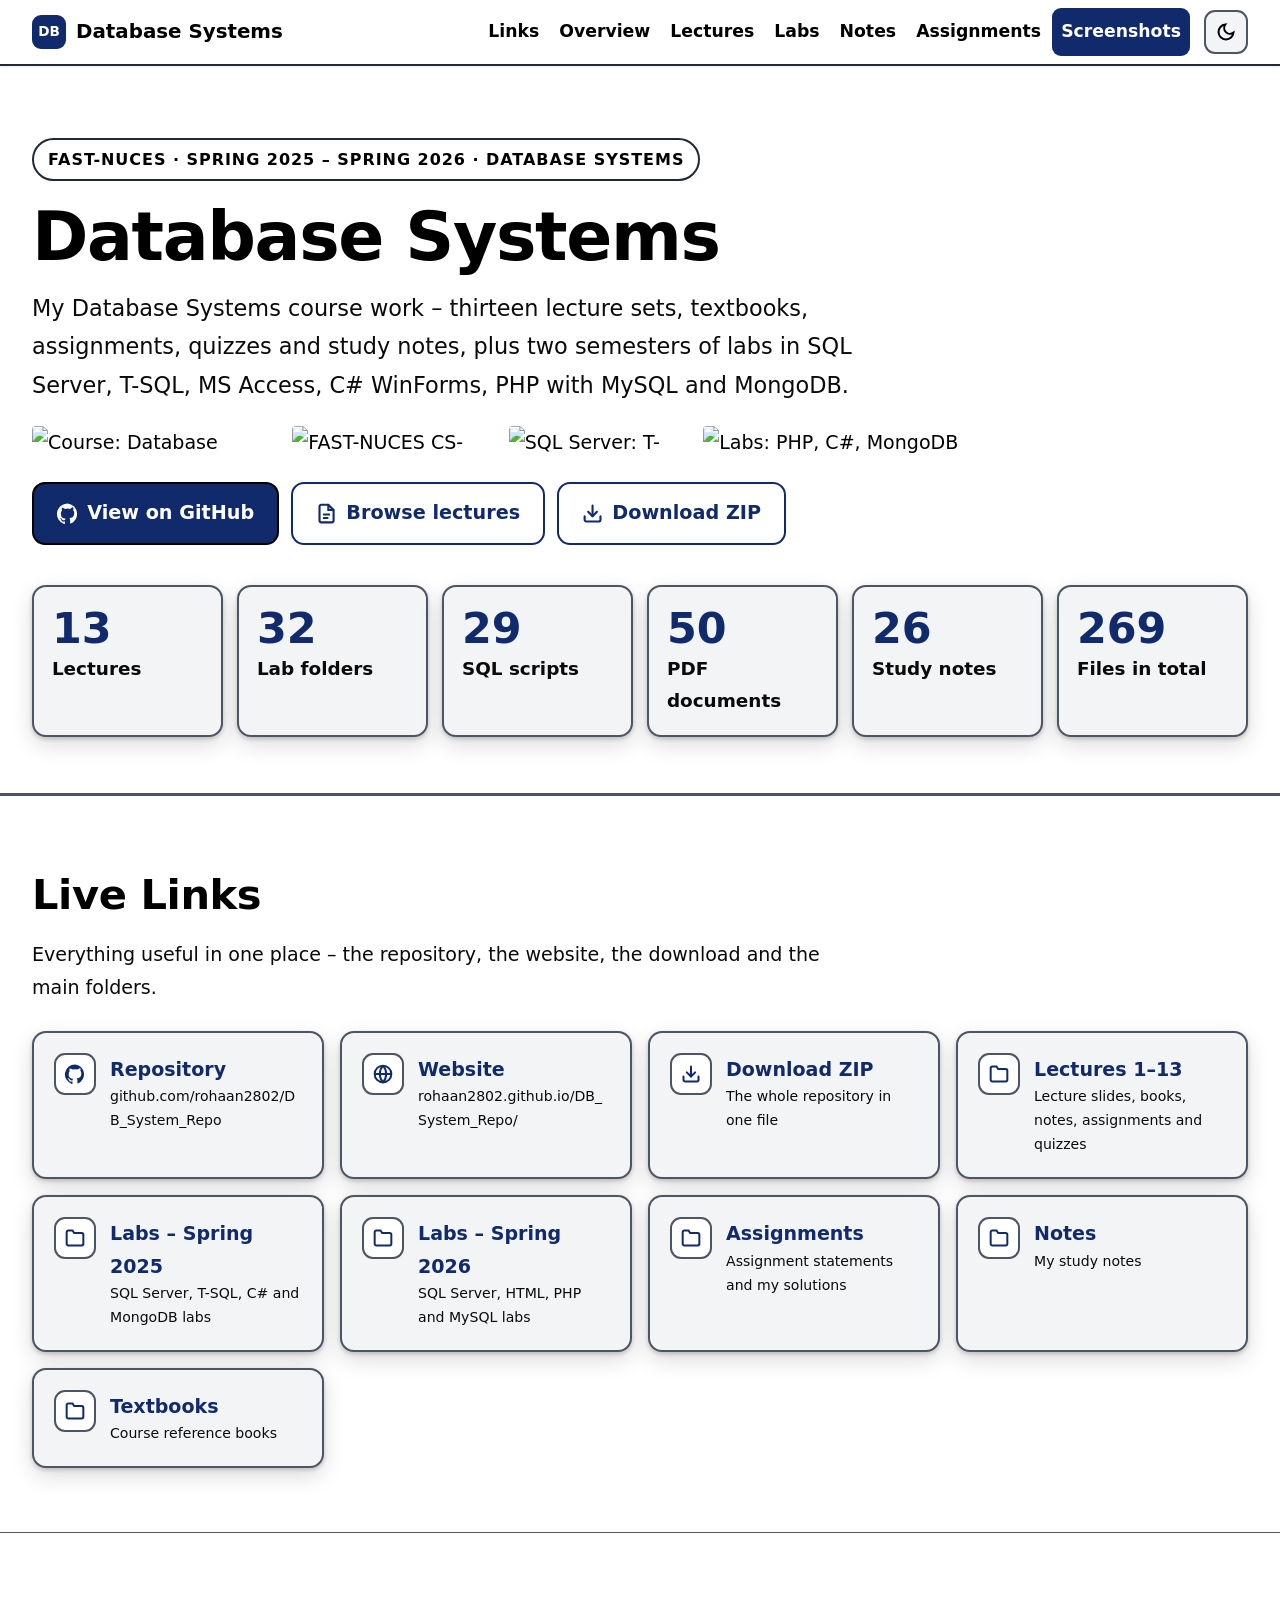
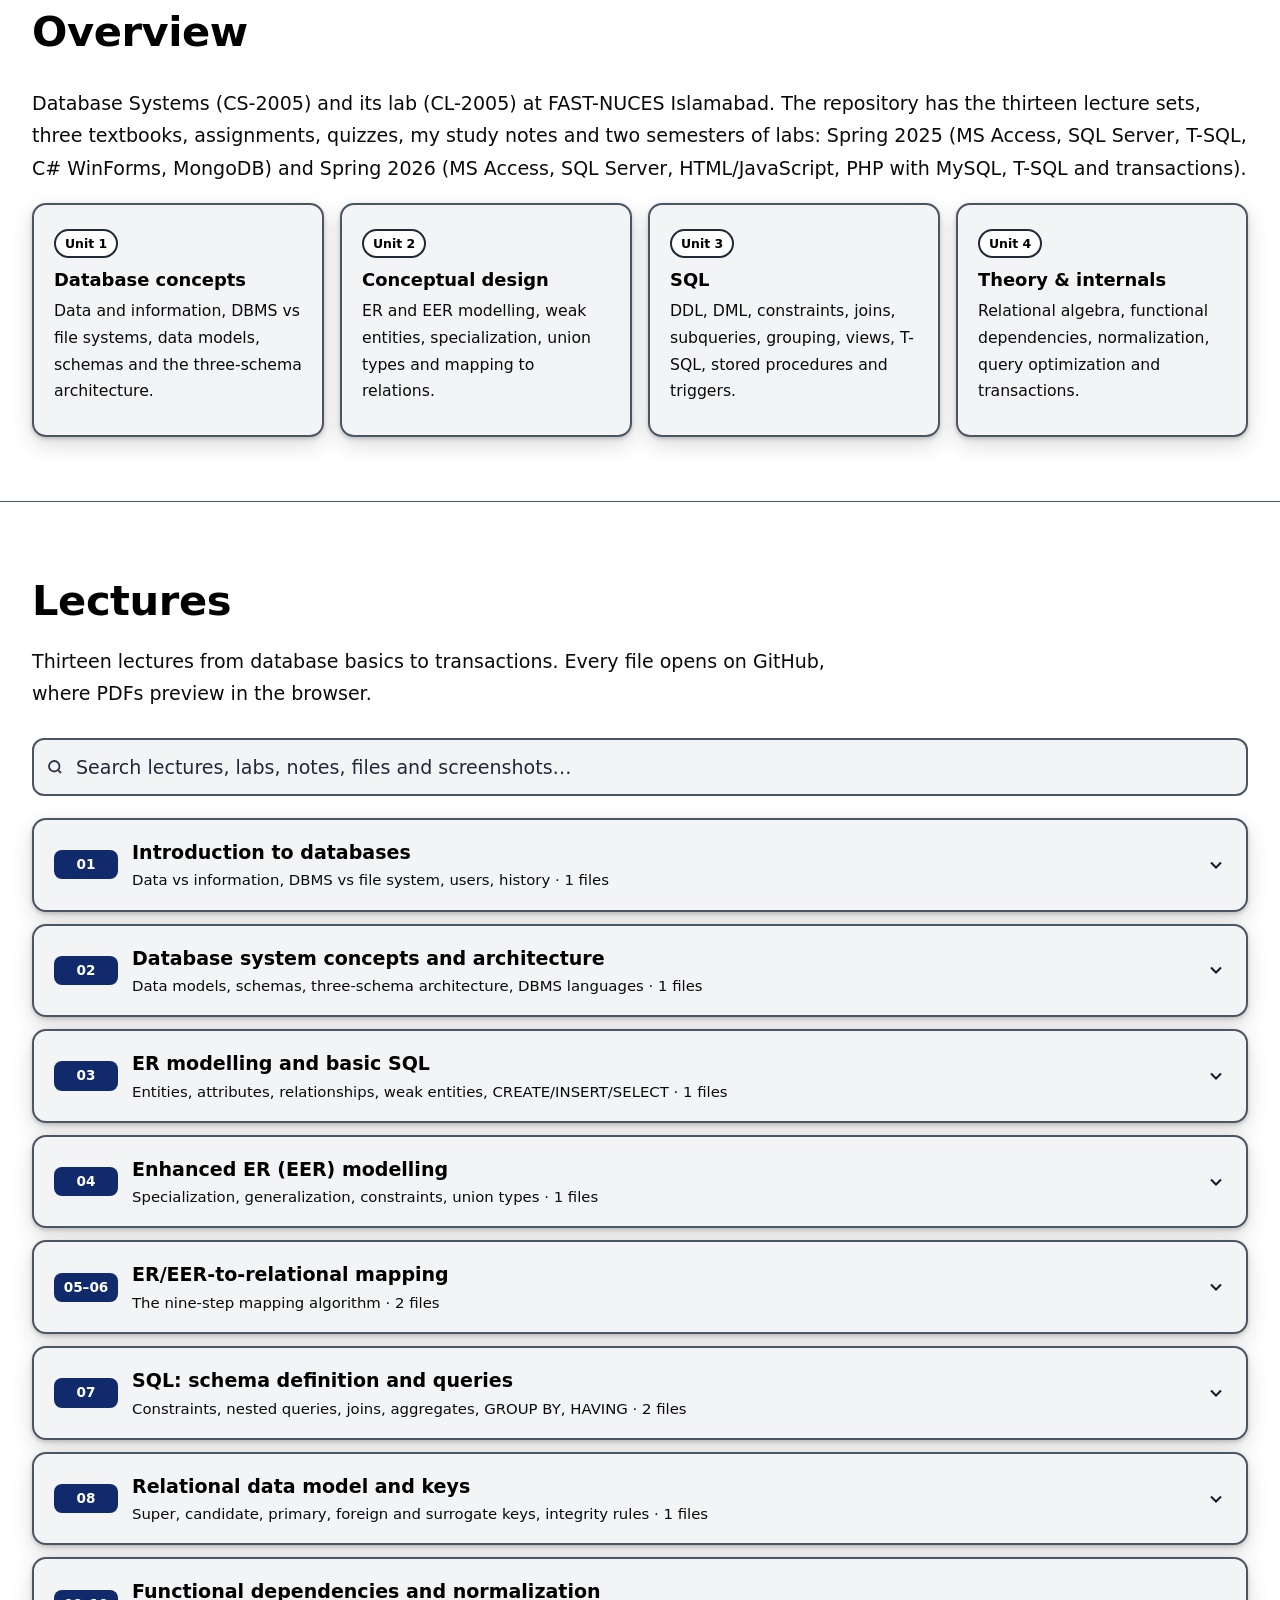
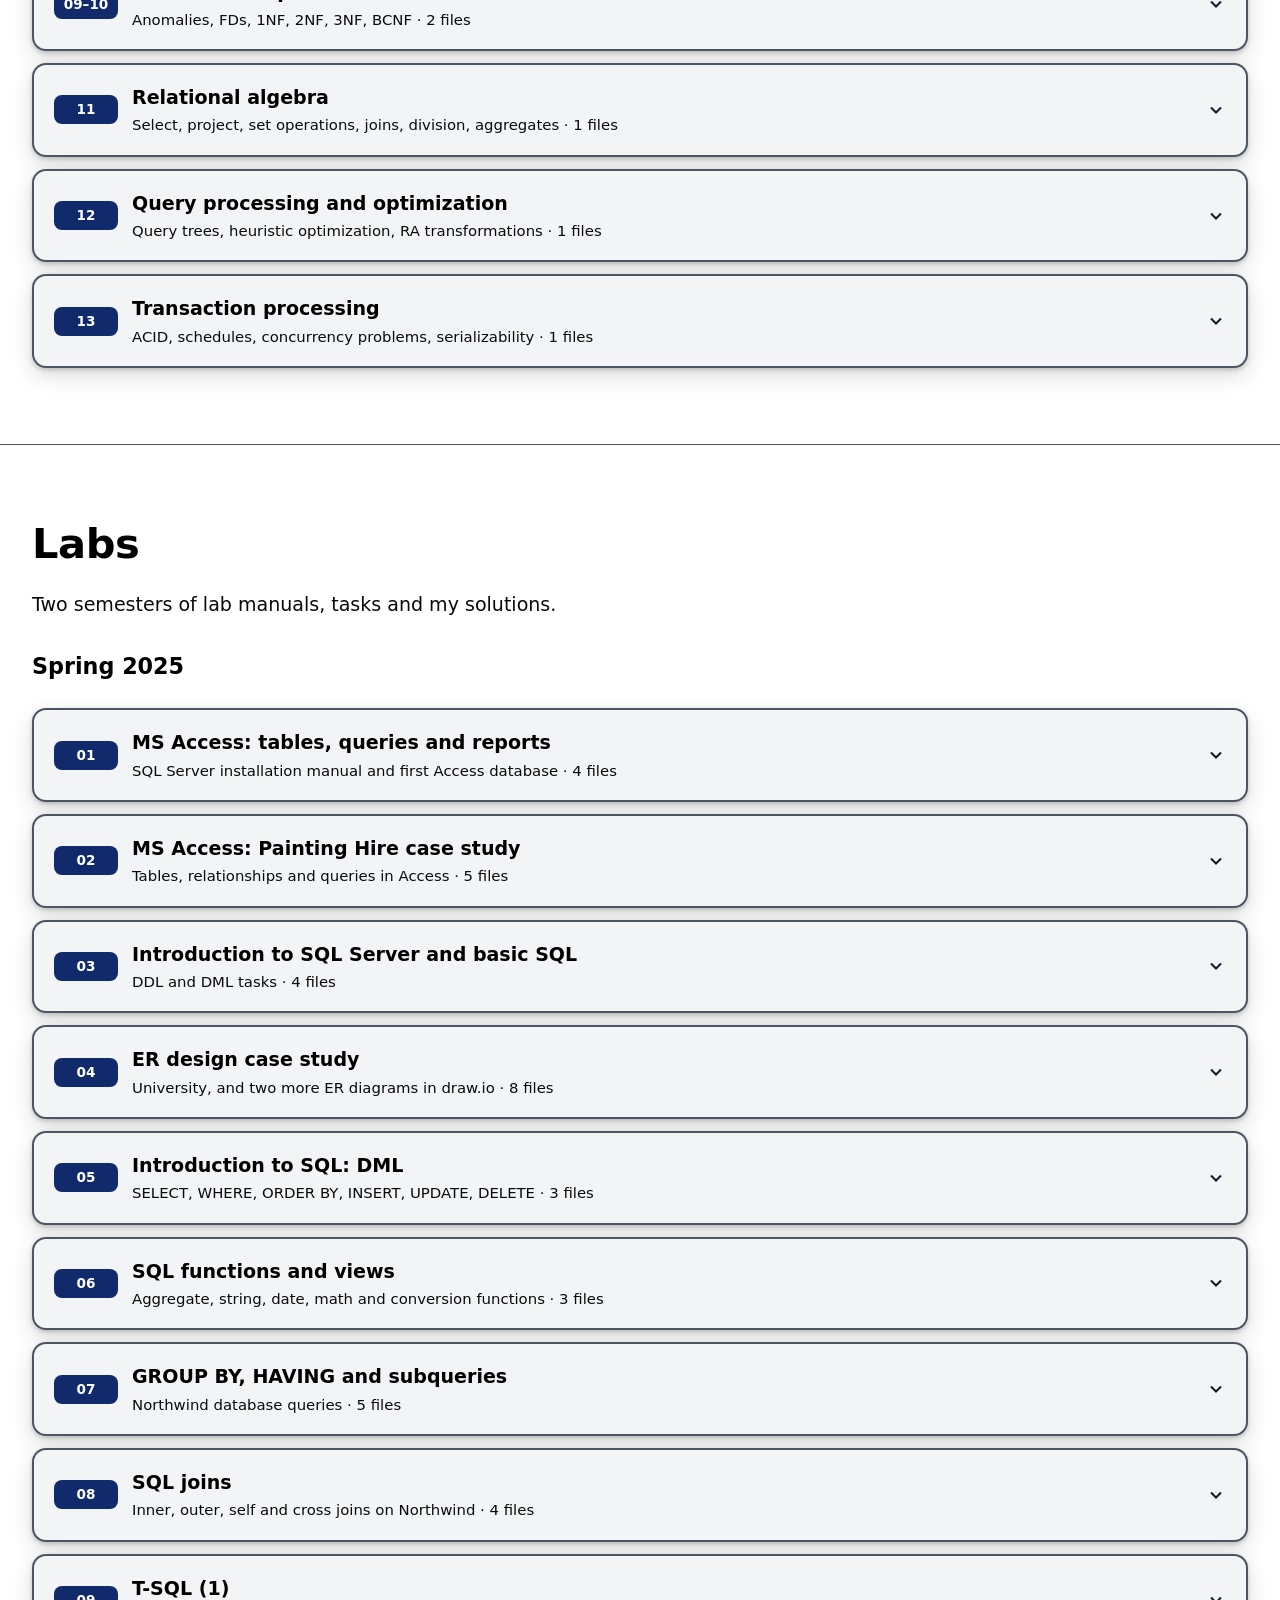
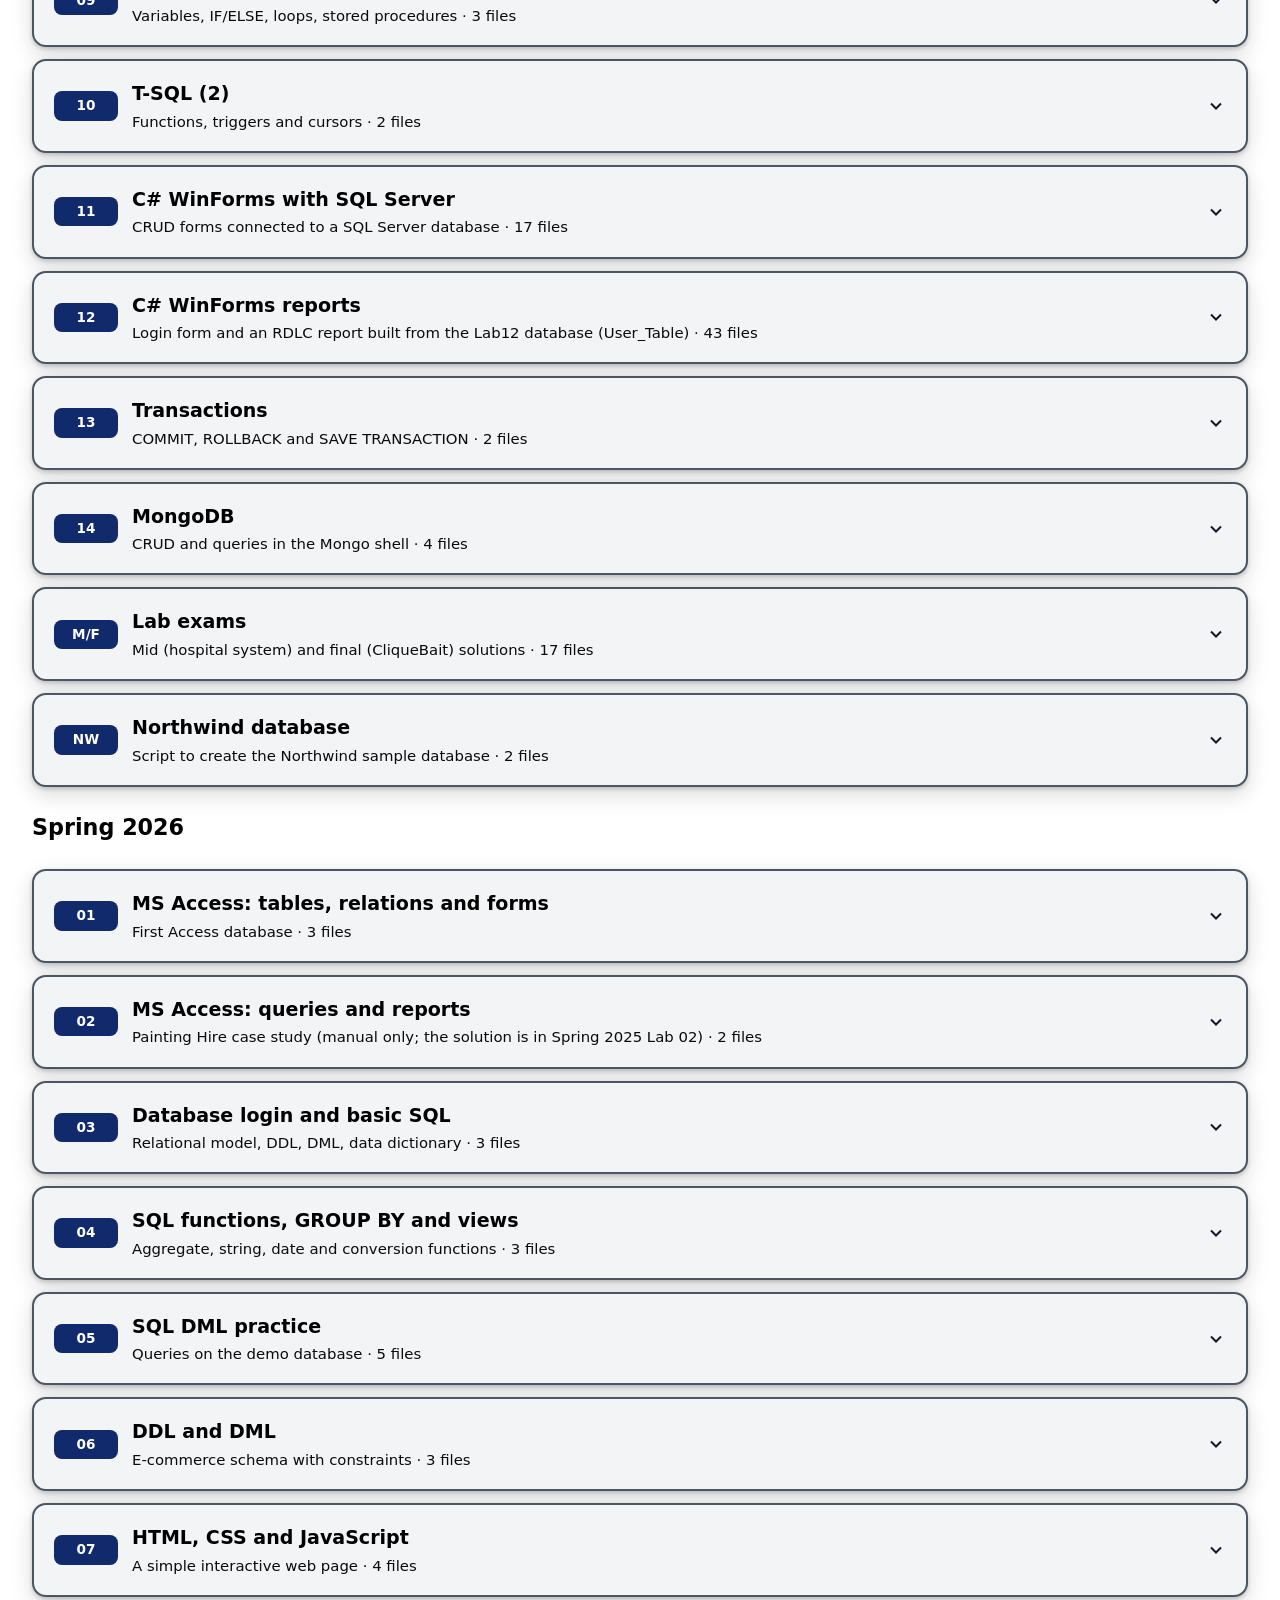
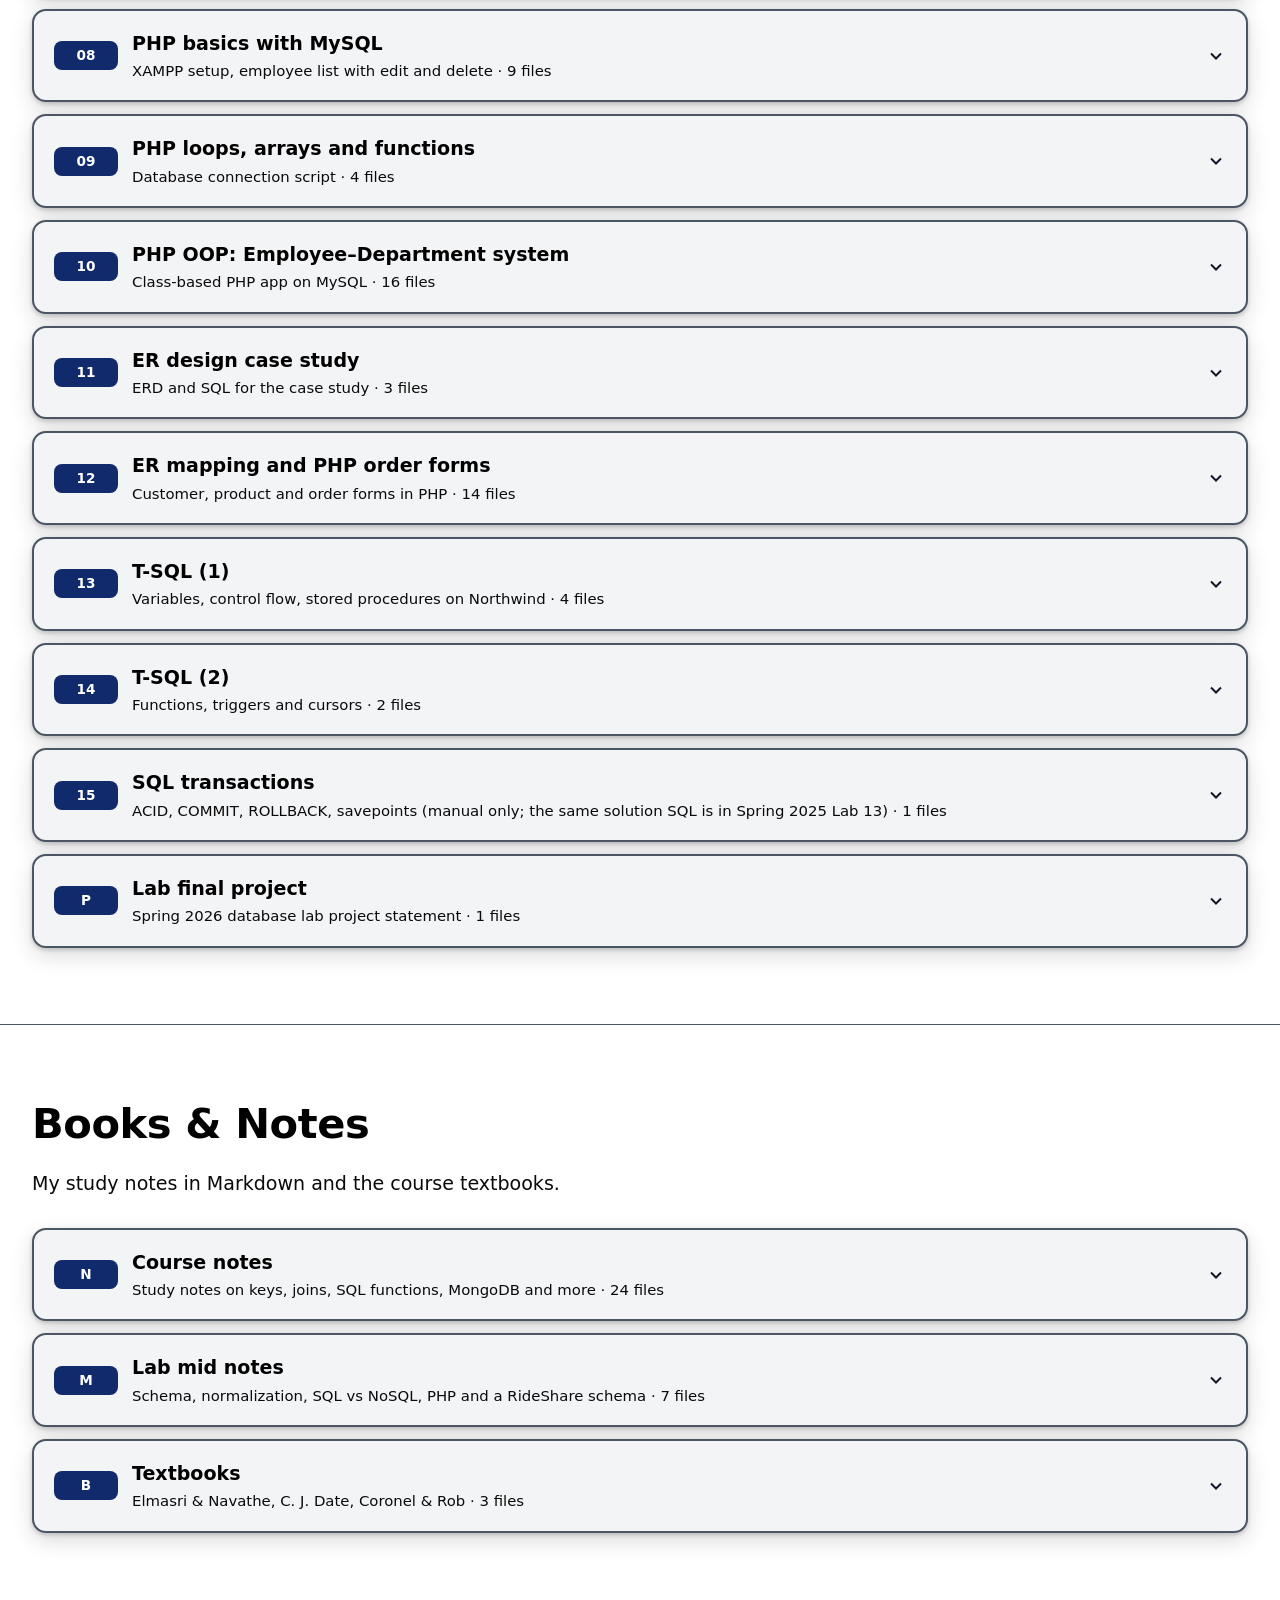
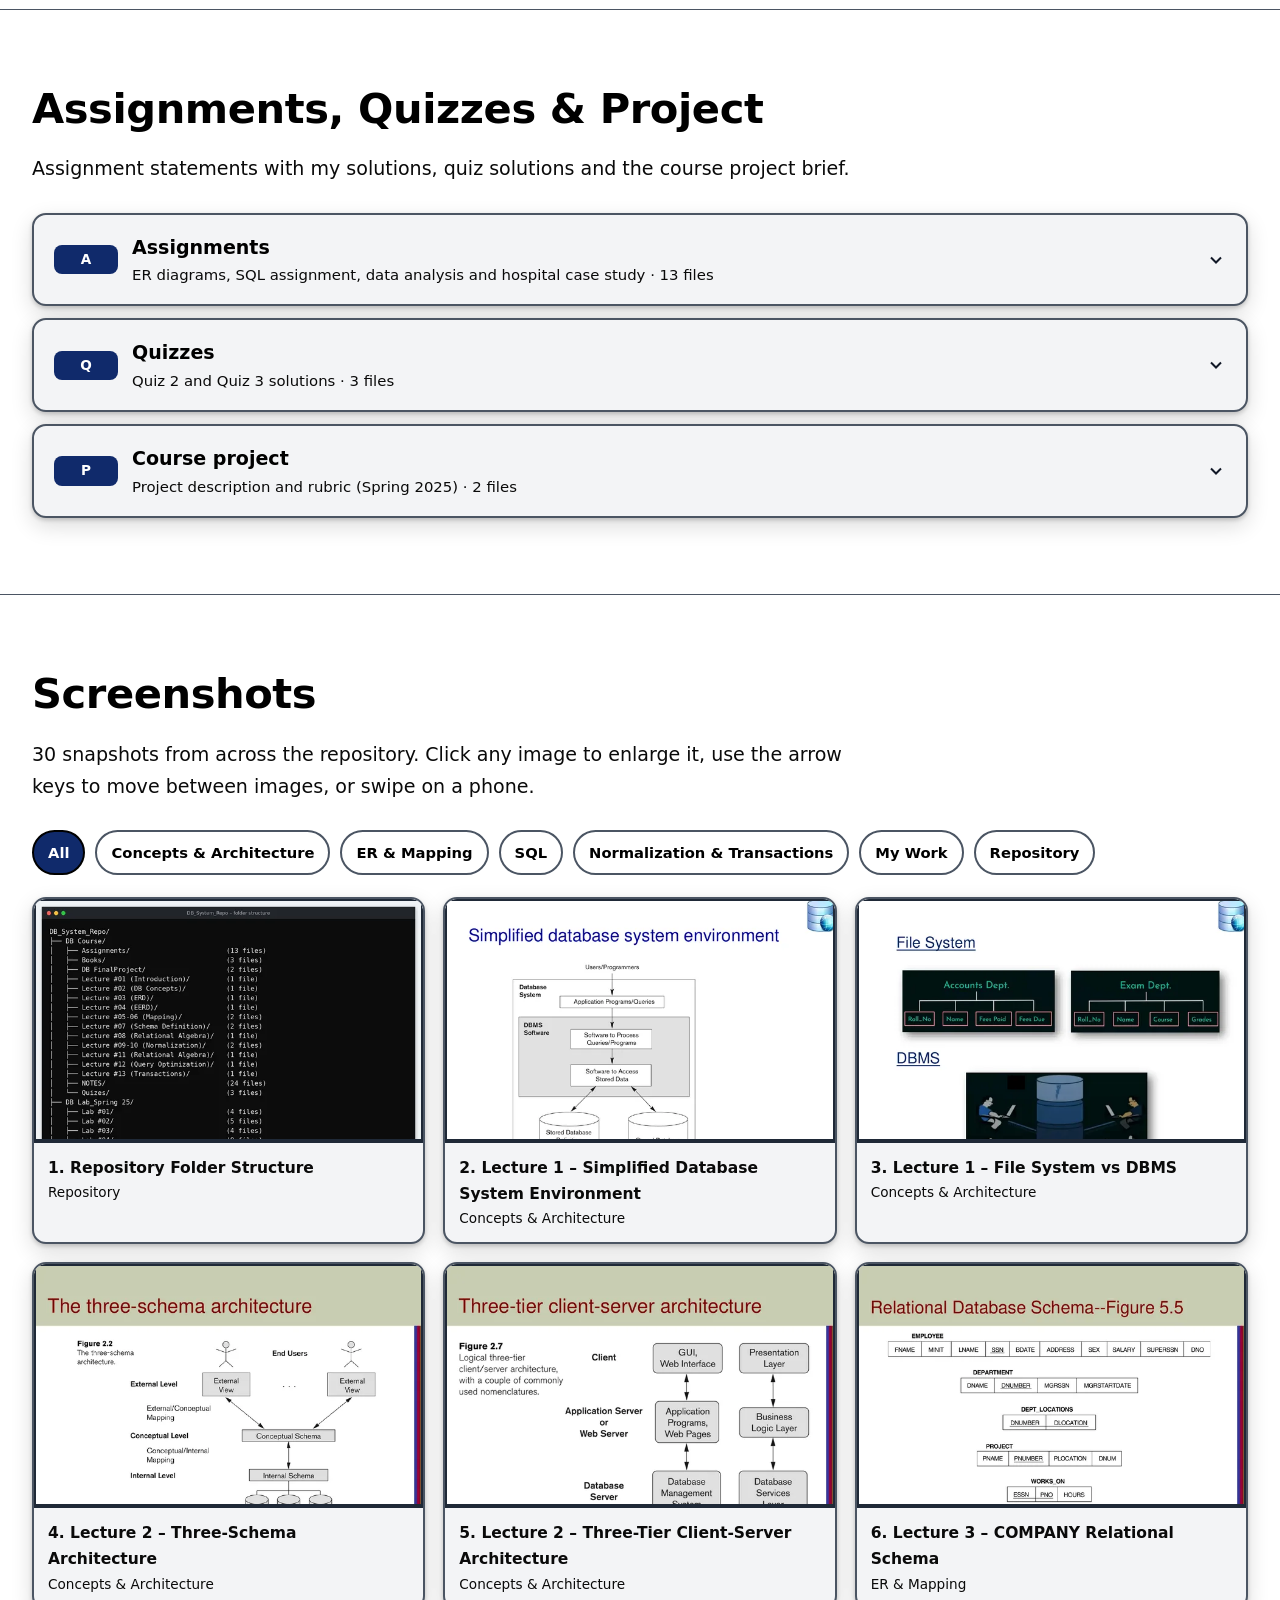
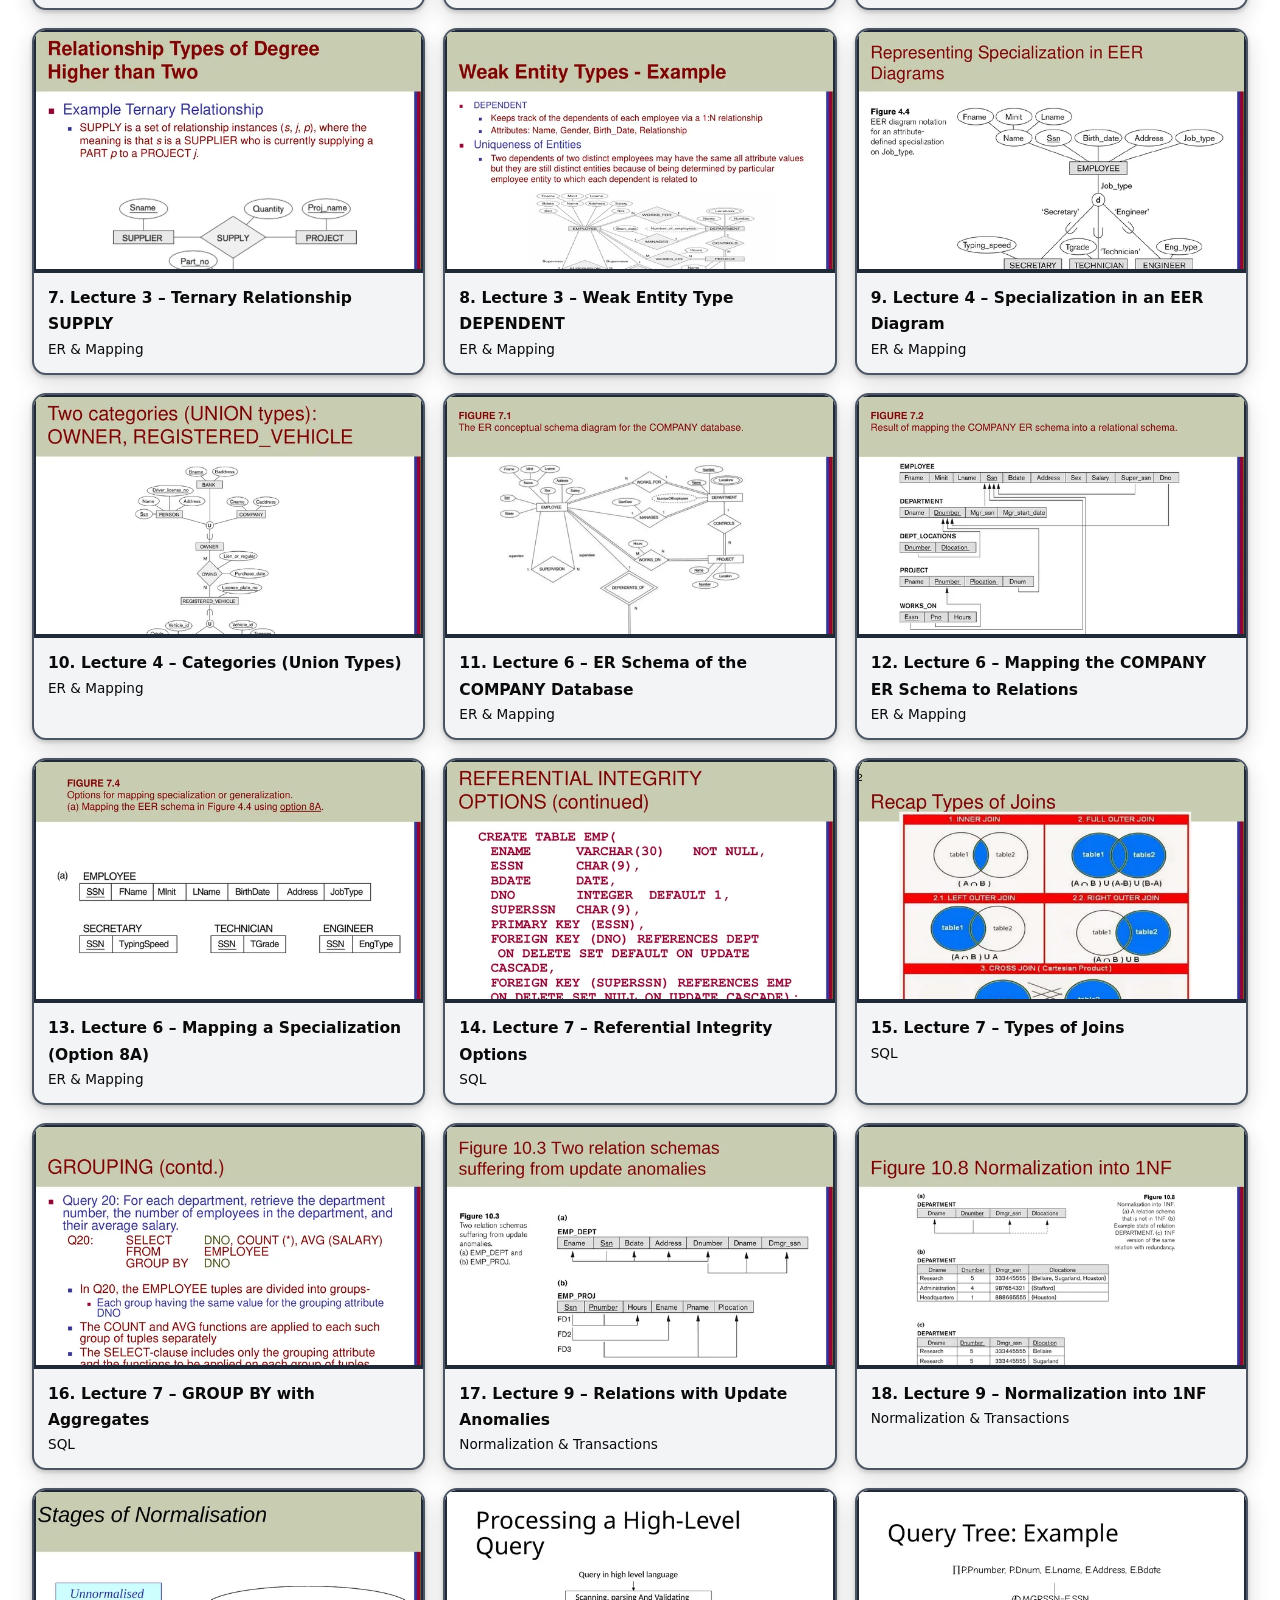
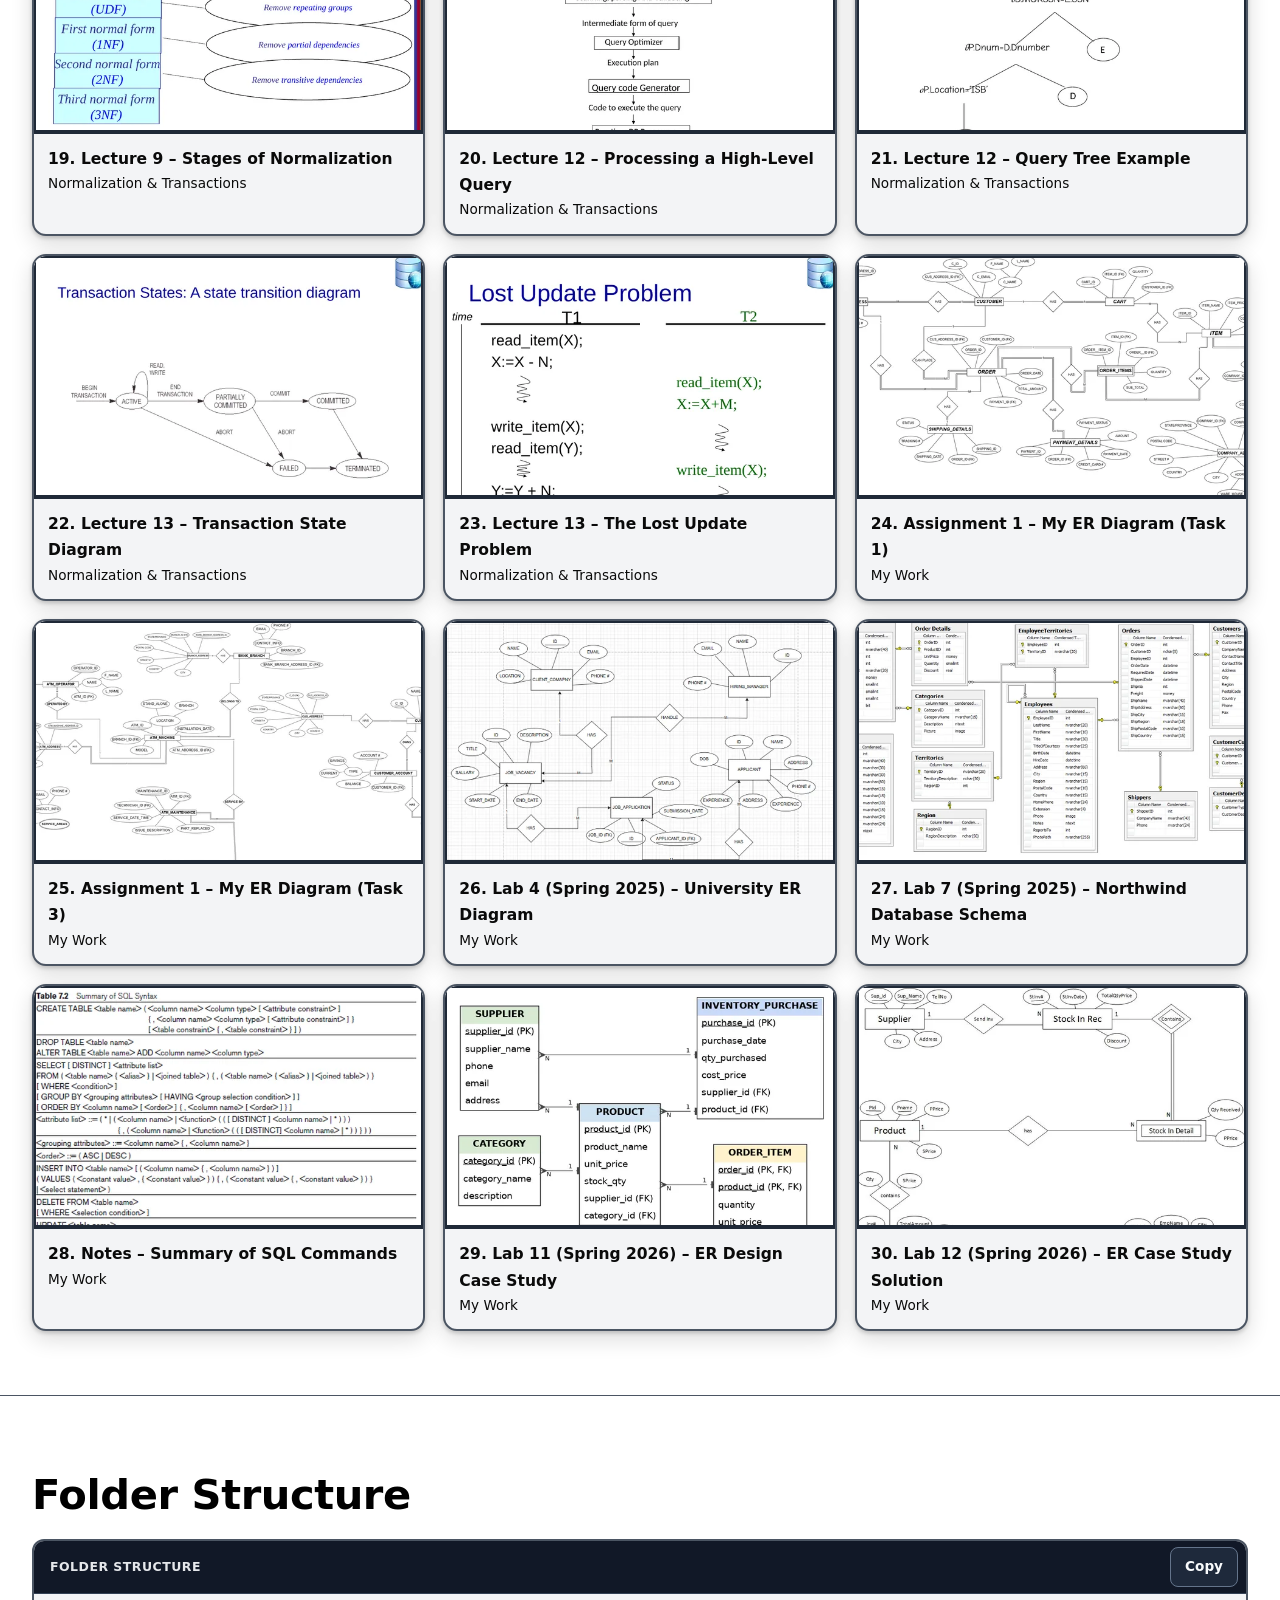
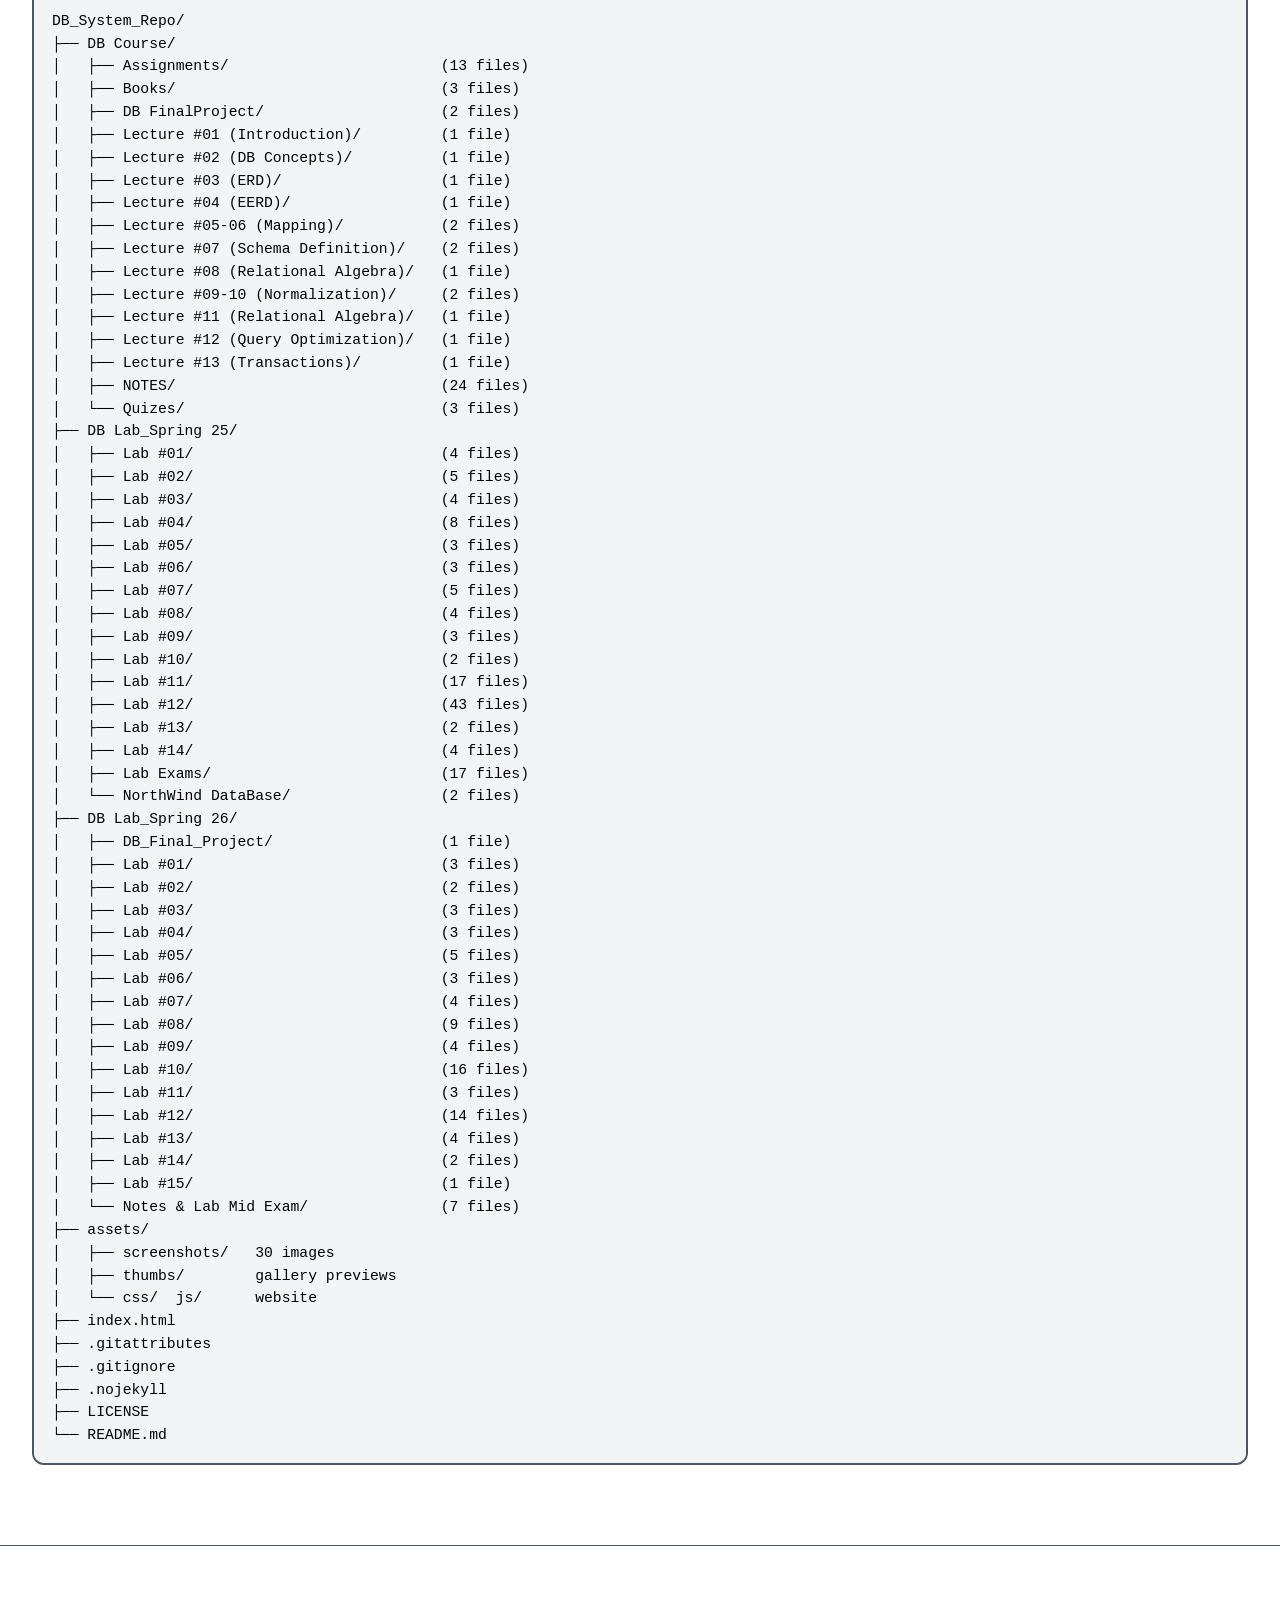
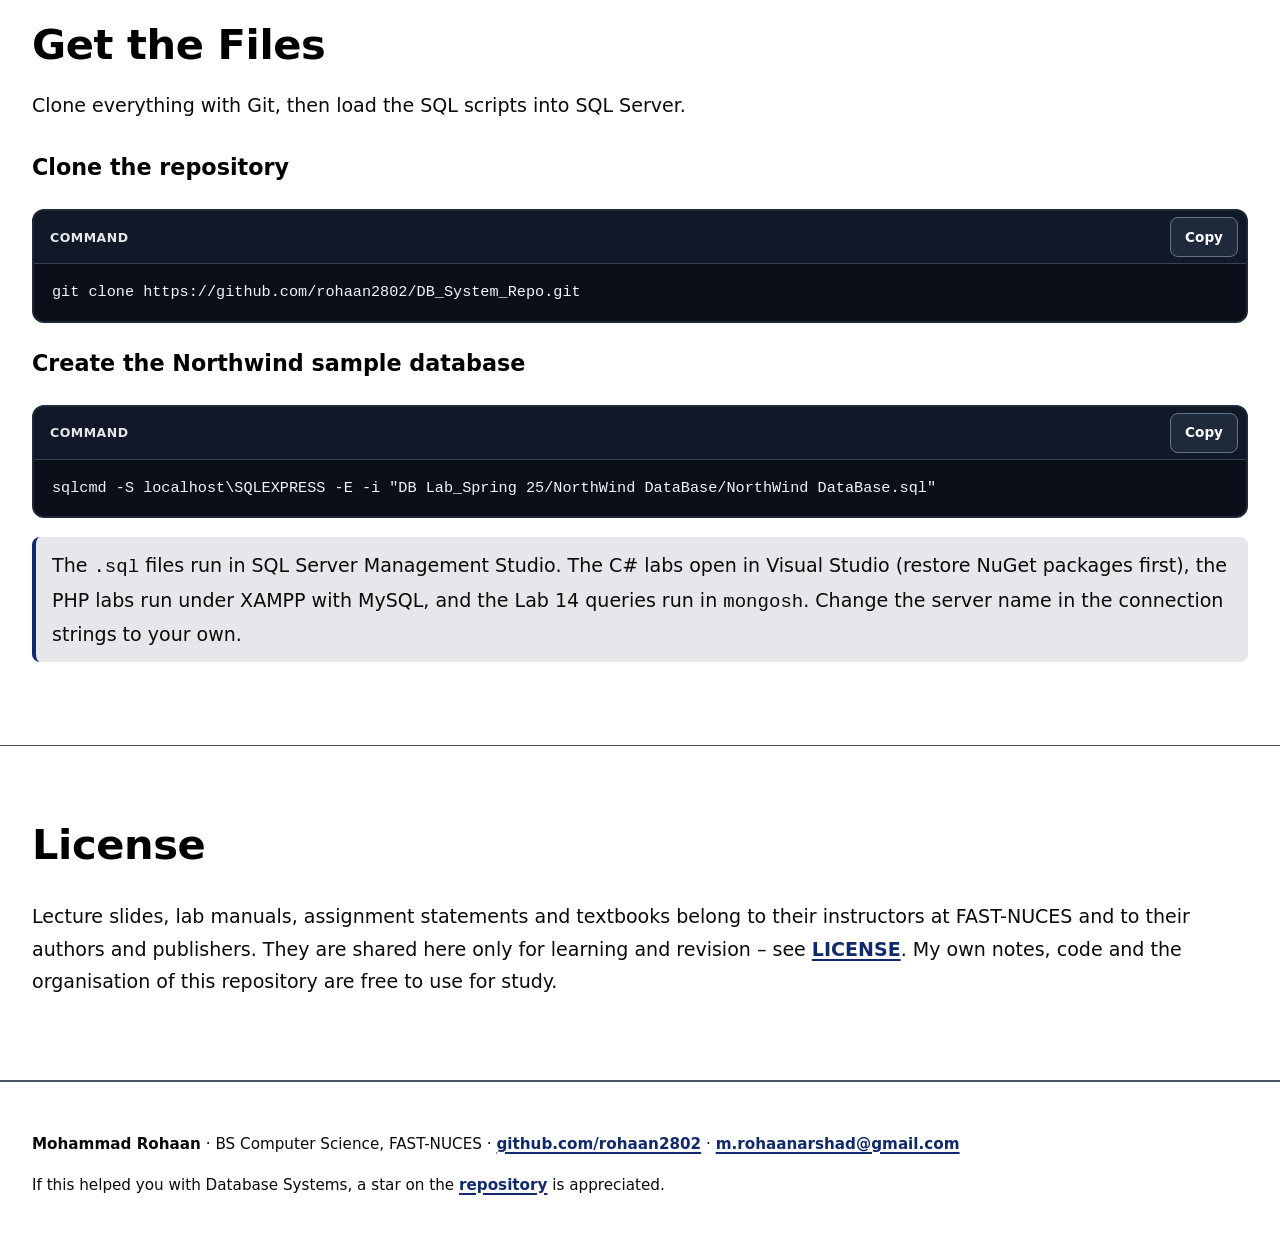
==== commit 9d1a4034: "Restore Lab 12 report built from the Lab12 database" ====
--- a/index.html
+++ b/index.html
@@ -68,7 +68,7 @@
 <div class="card"><span class="tag">Unit 2</span><h3>Conceptual design</h3><p>ER and EER modelling, weak entities, specialization, union types and mapping to relations.</p></div>
 <div class="card"><span class="tag">Unit 3</span><h3>SQL</h3><p>DDL, DML, constraints, joins, subqueries, grouping, views, T-SQL, stored procedures and triggers.</p></div>
 <div class="card"><span class="tag">Unit 4</span><h3>Theory &amp; internals</h3><p>Relational algebra, functional dependencies, normalization, query optimization and transactions.</p></div>
-</div></div></div></section><section id="lectures"><div class="container"><h2 class="reveal">Lectures</h2><p class="sub reveal">Thirteen lectures from database basics to transactions. Every file opens on GitHub, where PDFs preview in the browser.</p><div class="toolbar reveal"><label class="search"><svg width="18" height="18" viewBox="0 0 24 24" fill="none" stroke="currentColor" stroke-width="2" aria-hidden="true"><circle cx="11" cy="11" r="7"/><path d="m20 20-3.5-3.5"/></svg><span class="hide">Search</span><input id="search" type="search" placeholder="Search lectures, labs, notes, files and screenshots…" aria-label="Search lectures, labs, notes, files and screenshots"></label></div><details class="acc reveal" data-searchable><summary><span class="num">01</span><span>Introduction to databases<span class="meta">Data vs information, DBMS vs file system, users, history · 1 files</span></span><svg class="chev" width="20" height="20" viewBox="0 0 24 24" fill="none" stroke="currentColor" stroke-width="2" aria-hidden="true"><path d="m6 9 6 6 6-6"/></svg></summary><div class="acc-body"><p><a href="https://github.com/rohaan2802/DB_System_Repo/tree/main/DB%20Course/Lecture%20%2301%20%28Introduction%29" target="_blank" rel="noopener">Open Lecture #01 (Introduction) on GitHub</a> · 1 files</p><ul class="files"><li><a href="https://github.com/rohaan2802/DB_System_Repo/blob/main/DB%20Course/Lecture%20%2301%20%28Introduction%29/Lec%231-DB%20Introduction%20%26%20Basics.pdf" target="_blank" rel="noopener">Lec#1-DB Introduction &amp; Basics.pdf</a></li></ul></div></details><details class="acc reveal" data-searchable><summary><span class="num">02</span><span>Database system concepts and architecture<span class="meta">Data models, schemas, three-schema architecture, DBMS languages · 1 files</span></span><svg class="chev" width="20" height="20" viewBox="0 0 24 24" fill="none" stroke="currentColor" stroke-width="2" aria-hidden="true"><path d="m6 9 6 6 6-6"/></svg></summary><div class="acc-body"><p><a href="https://github.com/rohaan2802/DB_System_Repo/tree/main/DB%20Course/Lecture%20%2302%20%28DB%20Concepts%29" target="_blank" rel="noopener">Open Lecture #02 (DB Concepts) on GitHub</a> · 1 files</p><ul class="files"><li><a href="https://github.com/rohaan2802/DB_System_Repo/blob/main/DB%20Course/Lecture%20%2302%20%28DB%20Concepts%29/Lec%232-Database%20System%20Concepts%20and%20Architecture.pdf" target="_blank" rel="noopener">Lec#2-Database System Concepts and Architecture.pdf</a></li></ul></div></details><details class="acc reveal" data-searchable><summary><span class="num">03</span><span>ER modelling and basic SQL<span class="meta">Entities, attributes, relationships, weak entities, CREATE/INSERT/SELECT · 1 files</span></span><svg class="chev" width="20" height="20" viewBox="0 0 24 24" fill="none" stroke="currentColor" stroke-width="2" aria-hidden="true"><path d="m6 9 6 6 6-6"/></svg></summary><div class="acc-body"><p><a href="https://github.com/rohaan2802/DB_System_Repo/tree/main/DB%20Course/Lecture%20%2303%20%28ERD%29" target="_blank" rel="noopener">Open Lecture #03 (ERD) on GitHub</a> · 1 files</p><ul class="files"><li><a href="https://github.com/rohaan2802/DB_System_Repo/blob/main/DB%20Course/Lecture%20%2303%20%28ERD%29/Lec%233-ERD%2BBasic%20SQL.pdf" target="_blank" rel="noopener">Lec#3-ERD+Basic SQL.pdf</a></li></ul></div></details><details class="acc reveal" data-searchable><summary><span class="num">04</span><span>Enhanced ER (EER) modelling<span class="meta">Specialization, generalization, constraints, union types · 1 files</span></span><svg class="chev" width="20" height="20" viewBox="0 0 24 24" fill="none" stroke="currentColor" stroke-width="2" aria-hidden="true"><path d="m6 9 6 6 6-6"/></svg></summary><div class="acc-body"><p><a href="https://github.com/rohaan2802/DB_System_Repo/tree/main/DB%20Course/Lecture%20%2304%20%28EERD%29" target="_blank" rel="noopener">Open Lecture #04 (EERD) on GitHub</a> · 1 files</p><ul class="files"><li><a href="https://github.com/rohaan2802/DB_System_Repo/blob/main/DB%20Course/Lecture%20%2304%20%28EERD%29/Lec%234-EER_final.pdf" target="_blank" rel="noopener">Lec#4-EER_final.pdf</a></li></ul></div></details><details class="acc reveal" data-searchable><summary><span class="num">05–06</span><span>ER/EER-to-relational mapping<span class="meta">The nine-step mapping algorithm · 2 files</span></span><svg class="chev" width="20" height="20" viewBox="0 0 24 24" fill="none" stroke="currentColor" stroke-width="2" aria-hidden="true"><path d="m6 9 6 6 6-6"/></svg></summary><div class="acc-body"><p><a href="https://github.com/rohaan2802/DB_System_Repo/tree/main/DB%20Course/Lecture%20%2305-06%20%28Mapping%29" target="_blank" rel="noopener">Open Lecture #05-06 (Mapping) on GitHub</a> · 2 files</p><ul class="files"><li><a href="https://github.com/rohaan2802/DB_System_Repo/blob/main/DB%20Course/Lecture%20%2305-06%20%28Mapping%29/Lec%236-Mappings.pdf" target="_blank" rel="noopener">Lec#6-Mappings.pdf</a></li><li><a href="https://github.com/rohaan2802/DB_System_Repo/blob/main/DB%20Course/Lecture%20%2305-06%20%28Mapping%29/Lec%236-Mappings.ppt" target="_blank" rel="noopener">Lec#6-Mappings.ppt</a></li></ul></div></details><details class="acc reveal" data-searchable><summary><span class="num">07</span><span>SQL: schema definition and queries<span class="meta">Constraints, nested queries, joins, aggregates, GROUP BY, HAVING · 2 files</span></span><svg class="chev" width="20" height="20" viewBox="0 0 24 24" fill="none" stroke="currentColor" stroke-width="2" aria-hidden="true"><path d="m6 9 6 6 6-6"/></svg></summary><div class="acc-body"><p><a href="https://github.com/rohaan2802/DB_System_Repo/tree/main/DB%20Course/Lecture%20%2307%20%28Schema%20Definition%29" target="_blank" rel="noopener">Open Lecture #07 (Schema Definition) on GitHub</a> · 2 files</p><ul class="files"><li><a href="https://github.com/rohaan2802/DB_System_Repo/blob/main/DB%20Course/Lecture%20%2307%20%28Schema%20Definition%29/Lec%237-SQL.pdf" target="_blank" rel="noopener">Lec#7-SQL.pdf</a></li><li><a href="https://github.com/rohaan2802/DB_System_Repo/blob/main/DB%20Course/Lecture%20%2307%20%28Schema%20Definition%29/Lec%237-SQL.ppt" target="_blank" rel="noopener">Lec#7-SQL.ppt</a></li></ul></div></details><details class="acc reveal" data-searchable><summary><span class="num">08</span><span>Relational data model and keys<span class="meta">Super, candidate, primary, foreign and surrogate keys, integrity rules · 1 files</span></span><svg class="chev" width="20" height="20" viewBox="0 0 24 24" fill="none" stroke="currentColor" stroke-width="2" aria-hidden="true"><path d="m6 9 6 6 6-6"/></svg></summary><div class="acc-body"><p><a href="https://github.com/rohaan2802/DB_System_Repo/tree/main/DB%20Course/Lecture%20%2308%20%28Relational%20Algebra%29" target="_blank" rel="noopener">Open Lecture #08 (Relational Algebra) on GitHub</a> · 1 files</p><ul class="files"><li><a href="https://github.com/rohaan2802/DB_System_Repo/blob/main/DB%20Course/Lecture%20%2308%20%28Relational%20Algebra%29/Lec%238-%20Relational%20Data%20Model%20-%20Keys.pptx" target="_blank" rel="noopener">Lec#8- Relational Data Model - Keys.pptx</a></li></ul></div></details><details class="acc reveal" data-searchable><summary><span class="num">09–10</span><span>Functional dependencies and normalization<span class="meta">Anomalies, FDs, 1NF, 2NF, 3NF, BCNF · 2 files</span></span><svg class="chev" width="20" height="20" viewBox="0 0 24 24" fill="none" stroke="currentColor" stroke-width="2" aria-hidden="true"><path d="m6 9 6 6 6-6"/></svg></summary><div class="acc-body"><p><a href="https://github.com/rohaan2802/DB_System_Repo/tree/main/DB%20Course/Lecture%20%2309-10%20%28Normalization%29" target="_blank" rel="noopener">Open Lecture #09-10 (Normalization) on GitHub</a> · 2 files</p><ul class="files"><li><a href="https://github.com/rohaan2802/DB_System_Repo/blob/main/DB%20Course/Lecture%20%2309-10%20%28Normalization%29/Lec%2310-%20Normalization_II.pptx" target="_blank" rel="noopener">Lec#10- Normalization_II.pptx</a></li><li><a href="https://github.com/rohaan2802/DB_System_Repo/blob/main/DB%20Course/Lecture%20%2309-10%20%28Normalization%29/Lec%239-Normalization.ppt" target="_blank" rel="noopener">Lec#9-Normalization.ppt</a></li></ul></div></details><details class="acc reveal" data-searchable><summary><span class="num">11</span><span>Relational algebra<span class="meta">Select, project, set operations, joins, division, aggregates · 1 files</span></span><svg class="chev" width="20" height="20" viewBox="0 0 24 24" fill="none" stroke="currentColor" stroke-width="2" aria-hidden="true"><path d="m6 9 6 6 6-6"/></svg></summary><div class="acc-body"><p><a href="https://github.com/rohaan2802/DB_System_Repo/tree/main/DB%20Course/Lecture%20%2311%20%28Relational%20Algebra%29" target="_blank" rel="noopener">Open Lecture #11 (Relational Algebra) on GitHub</a> · 1 files</p><ul class="files"><li><a href="https://github.com/rohaan2802/DB_System_Repo/blob/main/DB%20Course/Lecture%20%2311%20%28Relational%20Algebra%29/Chapter08-Relational%20Agebra.ppt" target="_blank" rel="noopener">Chapter08-Relational Agebra.ppt</a></li></ul></div></details><details class="acc reveal" data-searchable><summary><span class="num">12</span><span>Query processing and optimization<span class="meta">Query trees, heuristic optimization, RA transformations · 1 files</span></span><svg class="chev" width="20" height="20" viewBox="0 0 24 24" fill="none" stroke="currentColor" stroke-width="2" aria-hidden="true"><path d="m6 9 6 6 6-6"/></svg></summary><div class="acc-body"><p><a href="https://github.com/rohaan2802/DB_System_Repo/tree/main/DB%20Course/Lecture%20%2312%20%28Query%20Optimization%29" target="_blank" rel="noopener">Open Lecture #12 (Query Optimization) on GitHub</a> · 1 files</p><ul class="files"><li><a href="https://github.com/rohaan2802/DB_System_Repo/blob/main/DB%20Course/Lecture%20%2312%20%28Query%20Optimization%29/Query%20Processing%20and%20Optimization.pptx" target="_blank" rel="noopener">Query Processing and Optimization.pptx</a></li></ul></div></details><details class="acc reveal" data-searchable><summary><span class="num">13</span><span>Transaction processing<span class="meta">ACID, schedules, concurrency problems, serializability · 1 files</span></span><svg class="chev" width="20" height="20" viewBox="0 0 24 24" fill="none" stroke="currentColor" stroke-width="2" aria-hidden="true"><path d="m6 9 6 6 6-6"/></svg></summary><div class="acc-body"><p><a href="https://github.com/rohaan2802/DB_System_Repo/tree/main/DB%20Course/Lecture%20%2313%20%28Transactions%29" target="_blank" rel="noopener">Open Lecture #13 (Transactions) on GitHub</a> · 1 files</p><ul class="files"><li><a href="https://github.com/rohaan2802/DB_System_Repo/blob/main/DB%20Course/Lecture%20%2313%20%28Transactions%29/Lec%2313-Transaction-Processing-Concepts.ppt" target="_blank" rel="noopener">Lec#13-Transaction-Processing-Concepts.ppt</a></li></ul></div></details></div></section><section id="labs"><div class="container"><h2 class="reveal">Labs</h2><p class="sub reveal">Two semesters of lab manuals, tasks and my solutions.</p><h3 class="reveal">Spring 2025</h3><details class="acc reveal" data-searchable><summary><span class="num">01</span><span>MS Access: tables, queries and reports<span class="meta">SQL Server installation manual and first Access database · 4 files</span></span><svg class="chev" width="20" height="20" viewBox="0 0 24 24" fill="none" stroke="currentColor" stroke-width="2" aria-hidden="true"><path d="m6 9 6 6 6-6"/></svg></summary><div class="acc-body"><p><a href="https://github.com/rohaan2802/DB_System_Repo/tree/main/DB%20Lab_Spring%2025/Lab%20%2301" target="_blank" rel="noopener">Open Lab #01 on GitHub</a> · 4 files</p><ul class="files"><li><a href="https://github.com/rohaan2802/DB_System_Repo/blob/main/DB%20Lab_Spring%2025/Lab%20%2301/22I-2327_Lab_1.pdf" target="_blank" rel="noopener">22I-2327_Lab_1.pdf</a></li><li><a href="https://github.com/rohaan2802/DB_System_Repo/blob/main/DB%20Lab_Spring%2025/Lab%20%2301/i222327_lab_1.accdb" target="_blank" rel="noopener">i222327_lab_1.accdb</a></li><li><a href="https://github.com/rohaan2802/DB_System_Repo/blob/main/DB%20Lab_Spring%2025/Lab%20%2301/Installation%20Manual%20of%20SQL%20Server.docx" target="_blank" rel="noopener">Installation Manual of SQL Server.docx</a></li><li><a href="https://github.com/rohaan2802/DB_System_Repo/blob/main/DB%20Lab_Spring%2025/Lab%20%2301/Lab%20%231.docx" target="_blank" rel="noopener">Lab #1.docx</a></li></ul></div></details><details class="acc reveal" data-searchable><summary><span class="num">02</span><span>MS Access: Painting Hire case study<span class="meta">Tables, relationships and queries in Access · 5 files</span></span><svg class="chev" width="20" height="20" viewBox="0 0 24 24" fill="none" stroke="currentColor" stroke-width="2" aria-hidden="true"><path d="m6 9 6 6 6-6"/></svg></summary><div class="acc-body"><p><a href="https://github.com/rohaan2802/DB_System_Repo/tree/main/DB%20Lab_Spring%2025/Lab%20%2302" target="_blank" rel="noopener">Open Lab #02 on GitHub</a> · 5 files</p><ul class="files"><li><a href="https://github.com/rohaan2802/DB_System_Repo/blob/main/DB%20Lab_Spring%2025/Lab%20%2302/Database1.accdb" target="_blank" rel="noopener">Database1.accdb</a></li><li><a href="https://github.com/rohaan2802/DB_System_Repo/blob/main/DB%20Lab_Spring%2025/Lab%20%2302/i222327_Lab_02.accdb" target="_blank" rel="noopener">i222327_Lab_02.accdb</a></li><li><a href="https://github.com/rohaan2802/DB_System_Repo/blob/main/DB%20Lab_Spring%2025/Lab%20%2302/Lab%2002.docx" target="_blank" rel="noopener">Lab 02.docx</a></li><li><a href="https://github.com/rohaan2802/DB_System_Repo/blob/main/DB%20Lab_Spring%2025/Lab%20%2302/LabTask_2.pdf" target="_blank" rel="noopener">LabTask_2.pdf</a></li><li><a href="https://github.com/rohaan2802/DB_System_Repo/blob/main/DB%20Lab_Spring%2025/Lab%20%2302/studentsdata.xlsx" target="_blank" rel="noopener">studentsdata.xlsx</a></li></ul></div></details><details class="acc reveal" data-searchable><summary><span class="num">03</span><span>Introduction to SQL Server and basic SQL<span class="meta">DDL and DML tasks · 4 files</span></span><svg class="chev" width="20" height="20" viewBox="0 0 24 24" fill="none" stroke="currentColor" stroke-width="2" aria-hidden="true"><path d="m6 9 6 6 6-6"/></svg></summary><div class="acc-body"><p><a href="https://github.com/rohaan2802/DB_System_Repo/tree/main/DB%20Lab_Spring%2025/Lab%20%2303" target="_blank" rel="noopener">Open Lab #03 on GitHub</a> · 4 files</p><ul class="files"><li><a href="https://github.com/rohaan2802/DB_System_Repo/blob/main/DB%20Lab_Spring%2025/Lab%20%2303/i222327_Task%2301.sql" target="_blank" rel="noopener">i222327_Task#01.sql</a></li><li><a href="https://github.com/rohaan2802/DB_System_Repo/blob/main/DB%20Lab_Spring%2025/Lab%20%2303/i222327_Task%2302.sql" target="_blank" rel="noopener">i222327_Task#02.sql</a></li><li><a href="https://github.com/rohaan2802/DB_System_Repo/blob/main/DB%20Lab_Spring%2025/Lab%20%2303/Lab%20Manual%203.docx" target="_blank" rel="noopener">Lab Manual 3.docx</a></li><li><a href="https://github.com/rohaan2802/DB_System_Repo/blob/main/DB%20Lab_Spring%2025/Lab%20%2303/Lab%20Task%203.docx" target="_blank" rel="noopener">Lab Task 3.docx</a></li></ul></div></details><details class="acc reveal" data-searchable><summary><span class="num">04</span><span>ER design case study<span class="meta">University, and two more ER diagrams in draw.io · 8 files</span></span><svg class="chev" width="20" height="20" viewBox="0 0 24 24" fill="none" stroke="currentColor" stroke-width="2" aria-hidden="true"><path d="m6 9 6 6 6-6"/></svg></summary><div class="acc-body"><p><a href="https://github.com/rohaan2802/DB_System_Repo/tree/main/DB%20Lab_Spring%2025/Lab%20%2304" target="_blank" rel="noopener">Open Lab #04 on GitHub</a> · 8 files</p><ul class="files"><li><a href="https://github.com/rohaan2802/DB_System_Repo/blob/main/DB%20Lab_Spring%2025/Lab%20%2304/i222327_task_1.drawio" target="_blank" rel="noopener">i222327_task_1.drawio</a></li><li><a href="https://github.com/rohaan2802/DB_System_Repo/blob/main/DB%20Lab_Spring%2025/Lab%20%2304/i222327_TASK_1.PNG" target="_blank" rel="noopener">i222327_TASK_1.PNG</a></li><li><a href="https://github.com/rohaan2802/DB_System_Repo/blob/main/DB%20Lab_Spring%2025/Lab%20%2304/i222327_task_2.drawio" target="_blank" rel="noopener">i222327_task_2.drawio</a></li><li><a href="https://github.com/rohaan2802/DB_System_Repo/blob/main/DB%20Lab_Spring%2025/Lab%20%2304/i222327_TASK_2.PNG" target="_blank" rel="noopener">i222327_TASK_2.PNG</a></li><li><a href="https://github.com/rohaan2802/DB_System_Repo/blob/main/DB%20Lab_Spring%2025/Lab%20%2304/i222327_task_3.drawio" target="_blank" rel="noopener">i222327_task_3.drawio</a></li><li><a href="https://github.com/rohaan2802/DB_System_Repo/blob/main/DB%20Lab_Spring%2025/Lab%20%2304/i222327_TASK_3.PNG" target="_blank" rel="noopener">i222327_TASK_3.PNG</a></li><li><a href="https://github.com/rohaan2802/DB_System_Repo/blob/main/DB%20Lab_Spring%2025/Lab%20%2304/LAB%20%2304.pdf" target="_blank" rel="noopener">LAB #04.pdf</a></li><li><a href="https://github.com/rohaan2802/DB_System_Repo/blob/main/DB%20Lab_Spring%2025/Lab%20%2304/Lab%20task%204.pdf" target="_blank" rel="noopener">Lab task 4.pdf</a></li></ul></div></details><details class="acc reveal" data-searchable><summary><span class="num">05</span><span>Introduction to SQL: DML<span class="meta">SELECT, WHERE, ORDER BY, INSERT, UPDATE, DELETE · 3 files</span></span><svg class="chev" width="20" height="20" viewBox="0 0 24 24" fill="none" stroke="currentColor" stroke-width="2" aria-hidden="true"><path d="m6 9 6 6 6-6"/></svg></summary><div class="acc-body"><p><a href="https://github.com/rohaan2802/DB_System_Repo/tree/main/DB%20Lab_Spring%2025/Lab%20%2305" target="_blank" rel="noopener">Open Lab #05 on GitHub</a> · 3 files</p><ul class="files"><li><a href="https://github.com/rohaan2802/DB_System_Repo/blob/main/DB%20Lab_Spring%2025/Lab%20%2305/I222327_LAB_5_SEC_A.sql" target="_blank" rel="noopener">I222327_LAB_5_SEC_A.sql</a></li><li><a href="https://github.com/rohaan2802/DB_System_Repo/blob/main/DB%20Lab_Spring%2025/Lab%20%2305/Lab%20Manual05.pdf" target="_blank" rel="noopener">Lab Manual05.pdf</a></li><li><a href="https://github.com/rohaan2802/DB_System_Repo/blob/main/DB%20Lab_Spring%2025/Lab%20%2305/Lab%20Task%205.docx" target="_blank" rel="noopener">Lab Task 5.docx</a></li></ul></div></details><details class="acc reveal" data-searchable><summary><span class="num">06</span><span>SQL functions and views<span class="meta">Aggregate, string, date, math and conversion functions · 3 files</span></span><svg class="chev" width="20" height="20" viewBox="0 0 24 24" fill="none" stroke="currentColor" stroke-width="2" aria-hidden="true"><path d="m6 9 6 6 6-6"/></svg></summary><div class="acc-body"><p><a href="https://github.com/rohaan2802/DB_System_Repo/tree/main/DB%20Lab_Spring%2025/Lab%20%2306" target="_blank" rel="noopener">Open Lab #06 on GitHub</a> · 3 files</p><ul class="files"><li><a href="https://github.com/rohaan2802/DB_System_Repo/blob/main/DB%20Lab_Spring%2025/Lab%20%2306/I222327_LAB_6.sql" target="_blank" rel="noopener">I222327_LAB_6.sql</a></li><li><a href="https://github.com/rohaan2802/DB_System_Repo/blob/main/DB%20Lab_Spring%2025/Lab%20%2306/Lab%20Manual%2006.pdf" target="_blank" rel="noopener">Lab Manual 06.pdf</a></li><li><a href="https://github.com/rohaan2802/DB_System_Repo/blob/main/DB%20Lab_Spring%2025/Lab%20%2306/Task%206.docx" target="_blank" rel="noopener">Task 6.docx</a></li></ul></div></details><details class="acc reveal" data-searchable><summary><span class="num">07</span><span>GROUP BY, HAVING and subqueries<span class="meta">Northwind database queries · 5 files</span></span><svg class="chev" width="20" height="20" viewBox="0 0 24 24" fill="none" stroke="currentColor" stroke-width="2" aria-hidden="true"><path d="m6 9 6 6 6-6"/></svg></summary><div class="acc-body"><p><a href="https://github.com/rohaan2802/DB_System_Repo/tree/main/DB%20Lab_Spring%2025/Lab%20%2307" target="_blank" rel="noopener">Open Lab #07 on GitHub</a> · 5 files</p><ul class="files"><li><a href="https://github.com/rohaan2802/DB_System_Repo/blob/main/DB%20Lab_Spring%2025/Lab%20%2307/I222327_LAB_7.sql" target="_blank" rel="noopener">I222327_LAB_7.sql</a></li><li><a href="https://github.com/rohaan2802/DB_System_Repo/blob/main/DB%20Lab_Spring%2025/Lab%20%2307/Lab%20Task%207.docx" target="_blank" rel="noopener">Lab Task 7.docx</a></li><li><a href="https://github.com/rohaan2802/DB_System_Repo/blob/main/DB%20Lab_Spring%2025/Lab%20%2307/Lab7.pdf" target="_blank" rel="noopener">Lab7.pdf</a></li><li><a href="https://github.com/rohaan2802/DB_System_Repo/blob/main/DB%20Lab_Spring%2025/Lab%20%2307/Lab7.sql" target="_blank" rel="noopener">Lab7.sql</a></li><li><a href="https://github.com/rohaan2802/DB_System_Repo/blob/main/DB%20Lab_Spring%2025/Lab%20%2307/northwind_schema.png" target="_blank" rel="noopener">northwind_schema.png</a></li></ul></div></details><details class="acc reveal" data-searchable><summary><span class="num">08</span><span>SQL joins<span class="meta">Inner, outer, self and cross joins on Northwind · 4 files</span></span><svg class="chev" width="20" height="20" viewBox="0 0 24 24" fill="none" stroke="currentColor" stroke-width="2" aria-hidden="true"><path d="m6 9 6 6 6-6"/></svg></summary><div class="acc-body"><p><a href="https://github.com/rohaan2802/DB_System_Repo/tree/main/DB%20Lab_Spring%2025/Lab%20%2308" target="_blank" rel="noopener">Open Lab #08 on GitHub</a> · 4 files</p><ul class="files"><li><a href="https://github.com/rohaan2802/DB_System_Repo/blob/main/DB%20Lab_Spring%2025/Lab%20%2308/i222327_Lab8.sql" target="_blank" rel="noopener">i222327_Lab8.sql</a></li><li><a href="https://github.com/rohaan2802/DB_System_Repo/blob/main/DB%20Lab_Spring%2025/Lab%20%2308/Joins%202.docx" target="_blank" rel="noopener">Joins 2.docx</a></li><li><a href="https://github.com/rohaan2802/DB_System_Repo/blob/main/DB%20Lab_Spring%2025/Lab%20%2308/Lab%20Manual%2008.pdf" target="_blank" rel="noopener">Lab Manual 08.pdf</a></li><li><a href="https://github.com/rohaan2802/DB_System_Repo/blob/main/DB%20Lab_Spring%2025/Lab%20%2308/Lab%20Task%208.pdf" target="_blank" rel="noopener">Lab Task 8.pdf</a></li></ul></div></details><details class="acc reveal" data-searchable><summary><span class="num">09</span><span>T-SQL (1)<span class="meta">Variables, IF/ELSE, loops, stored procedures · 3 files</span></span><svg class="chev" width="20" height="20" viewBox="0 0 24 24" fill="none" stroke="currentColor" stroke-width="2" aria-hidden="true"><path d="m6 9 6 6 6-6"/></svg></summary><div class="acc-body"><p><a href="https://github.com/rohaan2802/DB_System_Repo/tree/main/DB%20Lab_Spring%2025/Lab%20%2309" target="_blank" rel="noopener">Open Lab #09 on GitHub</a> · 3 files</p><ul class="files"><li><a href="https://github.com/rohaan2802/DB_System_Repo/blob/main/DB%20Lab_Spring%2025/Lab%20%2309/I222327_LAB_9.sql" target="_blank" rel="noopener">I222327_LAB_9.sql</a></li><li><a href="https://github.com/rohaan2802/DB_System_Repo/blob/main/DB%20Lab_Spring%2025/Lab%20%2309/Lab%20Manual%209.pdf" target="_blank" rel="noopener">Lab Manual 9.pdf</a></li><li><a href="https://github.com/rohaan2802/DB_System_Repo/blob/main/DB%20Lab_Spring%2025/Lab%20%2309/Lab%20Task%209.pdf" target="_blank" rel="noopener">Lab Task 9.pdf</a></li></ul></div></details><details class="acc reveal" data-searchable><summary><span class="num">10</span><span>T-SQL (2)<span class="meta">Functions, triggers and cursors · 2 files</span></span><svg class="chev" width="20" height="20" viewBox="0 0 24 24" fill="none" stroke="currentColor" stroke-width="2" aria-hidden="true"><path d="m6 9 6 6 6-6"/></svg></summary><div class="acc-body"><p><a href="https://github.com/rohaan2802/DB_System_Repo/tree/main/DB%20Lab_Spring%2025/Lab%20%2310" target="_blank" rel="noopener">Open Lab #10 on GitHub</a> · 2 files</p><ul class="files"><li><a href="https://github.com/rohaan2802/DB_System_Repo/blob/main/DB%20Lab_Spring%2025/Lab%20%2310/i222327_Lab_10.sql" target="_blank" rel="noopener">i222327_Lab_10.sql</a></li><li><a href="https://github.com/rohaan2802/DB_System_Repo/blob/main/DB%20Lab_Spring%2025/Lab%20%2310/Lab%20Manual%2010.pdf" target="_blank" rel="noopener">Lab Manual 10.pdf</a></li></ul></div></details><details class="acc reveal" data-searchable><summary><span class="num">11</span><span>C# WinForms with SQL Server<span class="meta">CRUD forms connected to a SQL Server database · 17 files</span></span><svg class="chev" width="20" height="20" viewBox="0 0 24 24" fill="none" stroke="currentColor" stroke-width="2" aria-hidden="true"><path d="m6 9 6 6 6-6"/></svg></summary><div class="acc-body"><p><a href="https://github.com/rohaan2802/DB_System_Repo/tree/main/DB%20Lab_Spring%2025/Lab%20%2311" target="_blank" rel="noopener">Open Lab #11 on GitHub</a> · 17 files</p><ul class="files"><li><a href="https://github.com/rohaan2802/DB_System_Repo/blob/main/DB%20Lab_Spring%2025/Lab%20%2311/App.config" target="_blank" rel="noopener">App.config</a></li><li><a href="https://github.com/rohaan2802/DB_System_Repo/blob/main/DB%20Lab_Spring%2025/Lab%20%2311/Form1.cs" target="_blank" rel="noopener">Form1.cs</a></li><li><a href="https://github.com/rohaan2802/DB_System_Repo/blob/main/DB%20Lab_Spring%2025/Lab%20%2311/Form1.Designer.cs" target="_blank" rel="noopener">Form1.Designer.cs</a></li><li><a href="https://github.com/rohaan2802/DB_System_Repo/blob/main/DB%20Lab_Spring%2025/Lab%20%2311/Form1.resx" target="_blank" rel="noopener">Form1.resx</a></li><li><a href="https://github.com/rohaan2802/DB_System_Repo/blob/main/DB%20Lab_Spring%2025/Lab%20%2311/Form2.cs" target="_blank" rel="noopener">Form2.cs</a></li><li><a href="https://github.com/rohaan2802/DB_System_Repo/blob/main/DB%20Lab_Spring%2025/Lab%20%2311/Form2.Designer.cs" target="_blank" rel="noopener">Form2.Designer.cs</a></li><li><a href="https://github.com/rohaan2802/DB_System_Repo/blob/main/DB%20Lab_Spring%2025/Lab%20%2311/Form2.resx" target="_blank" rel="noopener">Form2.resx</a></li><li><a href="https://github.com/rohaan2802/DB_System_Repo/blob/main/DB%20Lab_Spring%2025/Lab%20%2311/i222327_Lab11.csproj" target="_blank" rel="noopener">i222327_Lab11.csproj</a></li><li><a href="https://github.com/rohaan2802/DB_System_Repo/blob/main/DB%20Lab_Spring%2025/Lab%20%2311/i222327_Lab11.sln" target="_blank" rel="noopener">i222327_Lab11.sln</a></li><li><a href="https://github.com/rohaan2802/DB_System_Repo/blob/main/DB%20Lab_Spring%2025/Lab%20%2311/lab%2011.docx" target="_blank" rel="noopener">lab 11.docx</a></li><li><a href="https://github.com/rohaan2802/DB_System_Repo/blob/main/DB%20Lab_Spring%2025/Lab%20%2311/LAB11.sql" target="_blank" rel="noopener">LAB11.sql</a></li><li><a href="https://github.com/rohaan2802/DB_System_Repo/blob/main/DB%20Lab_Spring%2025/Lab%20%2311/Program.cs" target="_blank" rel="noopener">Program.cs</a></li><li><a href="https://github.com/rohaan2802/DB_System_Repo/blob/main/DB%20Lab_Spring%2025/Lab%20%2311/Properties/AssemblyInfo.cs" target="_blank" rel="noopener">Properties/AssemblyInfo.cs</a></li><li><a href="https://github.com/rohaan2802/DB_System_Repo/blob/main/DB%20Lab_Spring%2025/Lab%20%2311/Properties/Resources.Designer.cs" target="_blank" rel="noopener">Properties/Resources.Designer.cs</a></li><li><a href="https://github.com/rohaan2802/DB_System_Repo/blob/main/DB%20Lab_Spring%2025/Lab%20%2311/Properties/Resources.resx" target="_blank" rel="noopener">Properties/Resources.resx</a></li><li><a href="https://github.com/rohaan2802/DB_System_Repo/blob/main/DB%20Lab_Spring%2025/Lab%20%2311/Properties/Settings.Designer.cs" target="_blank" rel="noopener">Properties/Settings.Designer.cs</a></li><li><a href="https://github.com/rohaan2802/DB_System_Repo/blob/main/DB%20Lab_Spring%2025/Lab%20%2311/Properties/Settings.settings" target="_blank" rel="noopener">Properties/Settings.settings</a></li></ul></div></details><details class="acc reveal" data-searchable><summary><span class="num">12</span><span>C# WinForms reports<span class="meta">DataSets and RDLC reports on Northwind · 43 files</span></span><svg class="chev" width="20" height="20" viewBox="0 0 24 24" fill="none" stroke="currentColor" stroke-width="2" aria-hidden="true"><path d="m6 9 6 6 6-6"/></svg></summary><div class="acc-body"><p><a href="https://github.com/rohaan2802/DB_System_Repo/tree/main/DB%20Lab_Spring%2025/Lab%20%2312" target="_blank" rel="noopener">Open Lab #12 on GitHub</a> · 43 files</p><ul class="files"><li><a href="https://github.com/rohaan2802/DB_System_Repo/blob/main/DB%20Lab_Spring%2025/Lab%20%2312/DB_Lab_12/App.config" target="_blank" rel="noopener">DB_Lab_12/App.config</a></li><li><a href="https://github.com/rohaan2802/DB_System_Repo/blob/main/DB%20Lab_Spring%2025/Lab%20%2312/DB_Lab_12/Form1.cs" target="_blank" rel="noopener">DB_Lab_12/Form1.cs</a></li><li><a href="https://github.com/rohaan2802/DB_System_Repo/blob/main/DB%20Lab_Spring%2025/Lab%20%2312/DB_Lab_12/Form1.Designer.cs" target="_blank" rel="noopener">DB_Lab_12/Form1.Designer.cs</a></li><li><a href="https://github.com/rohaan2802/DB_System_Repo/blob/main/DB%20Lab_Spring%2025/Lab%20%2312/DB_Lab_12/Form1.resx" target="_blank" rel="noopener">DB_Lab_12/Form1.resx</a></li><li><a href="https://github.com/rohaan2802/DB_System_Repo/blob/main/DB%20Lab_Spring%2025/Lab%20%2312/DB_Lab_12/i222327_LAB12_DB.sql" target="_blank" rel="noopener">DB_Lab_12/i222327_LAB12_DB.sql</a></li><li><a href="https://github.com/rohaan2802/DB_System_Repo/blob/main/DB%20Lab_Spring%2025/Lab%20%2312/DB_Lab_12/i222327_Lab_12.csproj" target="_blank" rel="noopener">DB_Lab_12/i222327_Lab_12.csproj</a></li><li><a href="https://github.com/rohaan2802/DB_System_Repo/blob/main/DB%20Lab_Spring%2025/Lab%20%2312/DB_Lab_12/i222327_Lab_12.sln" target="_blank" rel="noopener">DB_Lab_12/i222327_Lab_12.sln</a></li><li><a href="https://github.com/rohaan2802/DB_System_Repo/blob/main/DB%20Lab_Spring%2025/Lab%20%2312/DB_Lab_12/Lab12DataSet.Designer.cs" target="_blank" rel="noopener">DB_Lab_12/Lab12DataSet.Designer.cs</a></li><li><a href="https://github.com/rohaan2802/DB_System_Repo/blob/main/DB%20Lab_Spring%2025/Lab%20%2312/DB_Lab_12/Lab12DataSet.xsc" target="_blank" rel="noopener">DB_Lab_12/Lab12DataSet.xsc</a></li><li><a href="https://github.com/rohaan2802/DB_System_Repo/blob/main/DB%20Lab_Spring%2025/Lab%20%2312/DB_Lab_12/Lab12DataSet.xsd" target="_blank" rel="noopener">DB_Lab_12/Lab12DataSet.xsd</a></li><li><a href="https://github.com/rohaan2802/DB_System_Repo/blob/main/DB%20Lab_Spring%2025/Lab%20%2312/DB_Lab_12/Lab12DataSet.xss" target="_blank" rel="noopener">DB_Lab_12/Lab12DataSet.xss</a></li><li><a href="https://github.com/rohaan2802/DB_System_Repo/blob/main/DB%20Lab_Spring%2025/Lab%20%2312/DB_Lab_12/Lab12DataSet1.Designer.cs" target="_blank" rel="noopener">DB_Lab_12/Lab12DataSet1.Designer.cs</a></li><li><a href="https://github.com/rohaan2802/DB_System_Repo/blob/main/DB%20Lab_Spring%2025/Lab%20%2312/DB_Lab_12/Lab12DataSet1.xsc" target="_blank" rel="noopener">DB_Lab_12/Lab12DataSet1.xsc</a></li><li><a href="https://github.com/rohaan2802/DB_System_Repo/blob/main/DB%20Lab_Spring%2025/Lab%20%2312/DB_Lab_12/Lab12DataSet1.xsd" target="_blank" rel="noopener">DB_Lab_12/Lab12DataSet1.xsd</a></li><li><a href="https://github.com/rohaan2802/DB_System_Repo/blob/main/DB%20Lab_Spring%2025/Lab%20%2312/DB_Lab_12/Lab12DataSet1.xss" target="_blank" rel="noopener">DB_Lab_12/Lab12DataSet1.xss</a></li><li><a href="https://github.com/rohaan2802/DB_System_Repo/blob/main/DB%20Lab_Spring%2025/Lab%20%2312/DB_Lab_12/Lab12DataSet2.Designer.cs" target="_blank" rel="noopener">DB_Lab_12/Lab12DataSet2.Designer.cs</a></li><li><a href="https://github.com/rohaan2802/DB_System_Repo/blob/main/DB%20Lab_Spring%2025/Lab%20%2312/DB_Lab_12/Lab12DataSet2.xsc" target="_blank" rel="noopener">DB_Lab_12/Lab12DataSet2.xsc</a></li><li><a href="https://github.com/rohaan2802/DB_System_Repo/blob/main/DB%20Lab_Spring%2025/Lab%20%2312/DB_Lab_12/Lab12DataSet2.xsd" target="_blank" rel="noopener">DB_Lab_12/Lab12DataSet2.xsd</a></li><li><a href="https://github.com/rohaan2802/DB_System_Repo/blob/main/DB%20Lab_Spring%2025/Lab%20%2312/DB_Lab_12/Lab12DataSet2.xss" target="_blank" rel="noopener">DB_Lab_12/Lab12DataSet2.xss</a></li><li><a href="https://github.com/rohaan2802/DB_System_Repo/blob/main/DB%20Lab_Spring%2025/Lab%20%2312/DB_Lab_12/NorthwindDataSet.Designer.cs" target="_blank" rel="noopener">DB_Lab_12/NorthwindDataSet.Designer.cs</a></li><li><a href="https://github.com/rohaan2802/DB_System_Repo/blob/main/DB%20Lab_Spring%2025/Lab%20%2312/DB_Lab_12/NorthwindDataSet.xsc" target="_blank" rel="noopener">DB_Lab_12/NorthwindDataSet.xsc</a></li><li><a href="https://github.com/rohaan2802/DB_System_Repo/blob/main/DB%20Lab_Spring%2025/Lab%20%2312/DB_Lab_12/NorthwindDataSet.xsd" target="_blank" rel="noopener">DB_Lab_12/NorthwindDataSet.xsd</a></li><li><a href="https://github.com/rohaan2802/DB_System_Repo/blob/main/DB%20Lab_Spring%2025/Lab%20%2312/DB_Lab_12/NorthwindDataSet.xss" target="_blank" rel="noopener">DB_Lab_12/NorthwindDataSet.xss</a></li><li><a href="https://github.com/rohaan2802/DB_System_Repo/blob/main/DB%20Lab_Spring%2025/Lab%20%2312/DB_Lab_12/NorthwindDataSet1.Designer.cs" target="_blank" rel="noopener">DB_Lab_12/NorthwindDataSet1.Designer.cs</a></li><li><a href="https://github.com/rohaan2802/DB_System_Repo/blob/main/DB%20Lab_Spring%2025/Lab%20%2312/DB_Lab_12/NorthwindDataSet1.xsc" target="_blank" rel="noopener">DB_Lab_12/NorthwindDataSet1.xsc</a></li><li><a href="https://github.com/rohaan2802/DB_System_Repo/blob/main/DB%20Lab_Spring%2025/Lab%20%2312/DB_Lab_12/NorthwindDataSet1.xsd" target="_blank" rel="noopener">DB_Lab_12/NorthwindDataSet1.xsd</a></li><li><a href="https://github.com/rohaan2802/DB_System_Repo/blob/main/DB%20Lab_Spring%2025/Lab%20%2312/DB_Lab_12/NorthwindDataSet1.xss" target="_blank" rel="noopener">DB_Lab_12/NorthwindDataSet1.xss</a></li><li><a href="https://github.com/rohaan2802/DB_System_Repo/blob/main/DB%20Lab_Spring%2025/Lab%20%2312/DB_Lab_12/packages.config" target="_blank" rel="noopener">DB_Lab_12/packages.config</a></li><li><a href="https://github.com/rohaan2802/DB_System_Repo/blob/main/DB%20Lab_Spring%2025/Lab%20%2312/DB_Lab_12/Program.cs" target="_blank" rel="noopener">DB_Lab_12/Program.cs</a></li><li><a href="https://github.com/rohaan2802/DB_System_Repo/blob/main/DB%20Lab_Spring%2025/Lab%20%2312/DB_Lab_12/Properties/AssemblyInfo.cs" target="_blank" rel="noopener">DB_Lab_12/Properties/AssemblyInfo.cs</a></li><li><a href="https://github.com/rohaan2802/DB_System_Repo/blob/main/DB%20Lab_Spring%2025/Lab%20%2312/DB_Lab_12/Properties/Resources.Designer.cs" target="_blank" rel="noopener">DB_Lab_12/Properties/Resources.Designer.cs</a></li><li><a href="https://github.com/rohaan2802/DB_System_Repo/blob/main/DB%20Lab_Spring%2025/Lab%20%2312/DB_Lab_12/Properties/Resources.resx" target="_blank" rel="noopener">DB_Lab_12/Properties/Resources.resx</a></li><li><a href="https://github.com/rohaan2802/DB_System_Repo/blob/main/DB%20Lab_Spring%2025/Lab%20%2312/DB_Lab_12/Properties/Settings.Designer.cs" target="_blank" rel="noopener">DB_Lab_12/Properties/Settings.Designer.cs</a></li><li><a href="https://github.com/rohaan2802/DB_System_Repo/blob/main/DB%20Lab_Spring%2025/Lab%20%2312/DB_Lab_12/Properties/Settings.settings" target="_blank" rel="noopener">DB_Lab_12/Properties/Settings.settings</a></li><li><a href="https://github.com/rohaan2802/DB_System_Repo/blob/main/DB%20Lab_Spring%2025/Lab%20%2312/DB_Lab_12/Report1.rdlc" target="_blank" rel="noopener">DB_Lab_12/Report1.rdlc</a></li><li><a href="https://github.com/rohaan2802/DB_System_Repo/blob/main/DB%20Lab_Spring%2025/Lab%20%2312/DB_Lab_12/Scripts/jquery-2.1.1.intellisense.js" target="_blank" rel="noopener">DB_Lab_12/Scripts/jquery-2.1.1.intellisense.js</a></li><li><a href="https://github.com/rohaan2802/DB_System_Repo/blob/main/DB%20Lab_Spring%2025/Lab%20%2312/DB_Lab_12/Scripts/jquery-2.1.1.js" target="_blank" rel="noopener">DB_Lab_12/Scripts/jquery-2.1.1.js</a></li><li><a href="https://github.com/rohaan2802/DB_System_Repo/blob/main/DB%20Lab_Spring%2025/Lab%20%2312/DB_Lab_12/Scripts/jquery-2.1.1.min.js" target="_blank" rel="noopener">DB_Lab_12/Scripts/jquery-2.1.1.min.js</a></li><li><a href="https://github.com/rohaan2802/DB_System_Repo/blob/main/DB%20Lab_Spring%2025/Lab%20%2312/DB_Lab_12/Scripts/jquery-2.1.1.min.map" target="_blank" rel="noopener">DB_Lab_12/Scripts/jquery-2.1.1.min.map</a></li><li><a href="https://github.com/rohaan2802/DB_System_Repo/blob/main/DB%20Lab_Spring%2025/Lab%20%2312/DB_Lab_12/Scripts/nugetexample.js" target="_blank" rel="noopener">DB_Lab_12/Scripts/nugetexample.js</a></li><li><a href="https://github.com/rohaan2802/DB_System_Repo/blob/main/DB%20Lab_Spring%2025/Lab%20%2312/DB_Lab_12/SqlServerTypes/Loader.cs" target="_blank" rel="noopener">DB_Lab_12/SqlServerTypes/Loader.cs</a></li><li><a href="https://github.com/rohaan2802/DB_System_Repo/blob/main/DB%20Lab_Spring%2025/Lab%20%2312/DB_Lab_12/SqlServerTypes/readme.htm" target="_blank" rel="noopener">DB_Lab_12/SqlServerTypes/readme.htm</a></li><li><a href="https://github.com/rohaan2802/DB_System_Repo/blob/main/DB%20Lab_Spring%2025/Lab%20%2312/Lab%2012.docx" target="_blank" rel="noopener">Lab 12.docx</a></li></ul></div></details><details class="acc reveal" data-searchable><summary><span class="num">13</span><span>Transactions<span class="meta">COMMIT, ROLLBACK and SAVE TRANSACTION · 2 files</span></span><svg class="chev" width="20" height="20" viewBox="0 0 24 24" fill="none" stroke="currentColor" stroke-width="2" aria-hidden="true"><path d="m6 9 6 6 6-6"/></svg></summary><div class="acc-body"><p><a href="https://github.com/rohaan2802/DB_System_Repo/tree/main/DB%20Lab_Spring%2025/Lab%20%2313" target="_blank" rel="noopener">Open Lab #13 on GitHub</a> · 2 files</p><ul class="files"><li><a href="https://github.com/rohaan2802/DB_System_Repo/blob/main/DB%20Lab_Spring%2025/Lab%20%2313/i222327_Lab13_DB.sql" target="_blank" rel="noopener">i222327_Lab13_DB.sql</a></li><li><a href="https://github.com/rohaan2802/DB_System_Repo/blob/main/DB%20Lab_Spring%2025/Lab%20%2313/Lab13.docx" target="_blank" rel="noopener">Lab13.docx</a></li></ul></div></details><details class="acc reveal" data-searchable><summary><span class="num">14</span><span>MongoDB<span class="meta">CRUD and queries in the Mongo shell · 4 files</span></span><svg class="chev" width="20" height="20" viewBox="0 0 24 24" fill="none" stroke="currentColor" stroke-width="2" aria-hidden="true"><path d="m6 9 6 6 6-6"/></svg></summary><div class="acc-body"><p><a href="https://github.com/rohaan2802/DB_System_Repo/tree/main/DB%20Lab_Spring%2025/Lab%20%2314" target="_blank" rel="noopener">Open Lab #14 on GitHub</a> · 4 files</p><ul class="files"><li><a href="https://github.com/rohaan2802/DB_System_Repo/blob/main/DB%20Lab_Spring%2025/Lab%20%2314/employees_data.json" target="_blank" rel="noopener">employees_data.json</a></li><li><a href="https://github.com/rohaan2802/DB_System_Repo/blob/main/DB%20Lab_Spring%2025/Lab%20%2314/i222327_Lab_14_DB.txt" target="_blank" rel="noopener">i222327_Lab_14_DB.txt</a></li><li><a href="https://github.com/rohaan2802/DB_System_Repo/blob/main/DB%20Lab_Spring%2025/Lab%20%2314/lab%2014.docx" target="_blank" rel="noopener">lab 14.docx</a></li><li><a href="https://github.com/rohaan2802/DB_System_Repo/blob/main/DB%20Lab_Spring%2025/Lab%20%2314/lab14DB.employees.json" target="_blank" rel="noopener">lab14DB.employees.json</a></li></ul></div></details><details class="acc reveal" data-searchable><summary><span class="num">M/F</span><span>Lab exams<span class="meta">Mid (hospital system) and final (CliqueBait) solutions · 17 files</span></span><svg class="chev" width="20" height="20" viewBox="0 0 24 24" fill="none" stroke="currentColor" stroke-width="2" aria-hidden="true"><path d="m6 9 6 6 6-6"/></svg></summary><div class="acc-body"><p><a href="https://github.com/rohaan2802/DB_System_Repo/tree/main/DB%20Lab_Spring%2025/Lab%20Exams" target="_blank" rel="noopener">Open Lab Exams on GitHub</a> · 17 files</p><ul class="files"><li><a href="https://github.com/rohaan2802/DB_System_Repo/blob/main/DB%20Lab_Spring%2025/Lab%20Exams/Lab%20Final/CliqueBait.sql" target="_blank" rel="noopener">Lab Final/CliqueBait.sql</a></li><li><a href="https://github.com/rohaan2802/DB_System_Repo/blob/main/DB%20Lab_Spring%2025/Lab%20Exams/Lab%20Final/content%20%281%29.jpg" target="_blank" rel="noopener">Lab Final/content (1).jpg</a></li><li><a href="https://github.com/rohaan2802/DB_System_Repo/blob/main/DB%20Lab_Spring%2025/Lab%20Exams/Lab%20Final/content%20%282%29.jpg" target="_blank" rel="noopener">Lab Final/content (2).jpg</a></li><li><a href="https://github.com/rohaan2802/DB_System_Repo/blob/main/DB%20Lab_Spring%2025/Lab%20Exams/Lab%20Final/content%20%283%29.jpg" target="_blank" rel="noopener">Lab Final/content (3).jpg</a></li><li><a href="https://github.com/rohaan2802/DB_System_Repo/blob/main/DB%20Lab_Spring%2025/Lab%20Exams/Lab%20Final/content%20%284%29.jpg" target="_blank" rel="noopener">Lab Final/content (4).jpg</a></li><li><a href="https://github.com/rohaan2802/DB_System_Repo/blob/main/DB%20Lab_Spring%2025/Lab%20Exams/Lab%20Final/content%20%285%29.jpg" target="_blank" rel="noopener">Lab Final/content (5).jpg</a></li><li><a href="https://github.com/rohaan2802/DB_System_Repo/blob/main/DB%20Lab_Spring%2025/Lab%20Exams/Lab%20Final/content%2010.jpg" target="_blank" rel="noopener">Lab Final/content 10.jpg</a></li><li><a href="https://github.com/rohaan2802/DB_System_Repo/blob/main/DB%20Lab_Spring%2025/Lab%20Exams/Lab%20Final/content.jpg" target="_blank" rel="noopener">Lab Final/content.jpg</a></li><li><a href="https://github.com/rohaan2802/DB_System_Repo/blob/main/DB%20Lab_Spring%2025/Lab%20Exams/Lab%20Final/content9.jpg" target="_blank" rel="noopener">Lab Final/content9.jpg</a></li><li><a href="https://github.com/rohaan2802/DB_System_Repo/blob/main/DB%20Lab_Spring%2025/Lab%20Exams/Lab%20Final/i222327_A_PART%20A%20%28all%20questions%29.sql" target="_blank" rel="noopener">Lab Final/i222327_A_PART A (all questions).sql</a></li><li><a href="https://github.com/rohaan2802/DB_System_Repo/blob/main/DB%20Lab_Spring%2025/Lab%20Exams/Lab%20Final/i222327_A_PART%20B%20%28all%20questions%29.sql" target="_blank" rel="noopener">Lab Final/i222327_A_PART B (all questions).sql</a></li><li><a href="https://github.com/rohaan2802/DB_System_Repo/blob/main/DB%20Lab_Spring%2025/Lab%20Exams/Lab%20Final/PART%20B%20%28I%29.docx" target="_blank" rel="noopener">Lab Final/PART B (I).docx</a></li><li><a href="https://github.com/rohaan2802/DB_System_Repo/blob/main/DB%20Lab_Spring%2025/Lab%20Exams/Lab%20Mid/17428893851748370395888576562101.jpg" target="_blank" rel="noopener">Lab Mid/17428893851748370395888576562101.jpg</a></li><li><a href="https://github.com/rohaan2802/DB_System_Repo/blob/main/DB%20Lab_Spring%2025/Lab%20Exams/Lab%20Mid/17428923683763404414226153369193.jpg" target="_blank" rel="noopener">Lab Mid/17428923683763404414226153369193.jpg</a></li><li><a href="https://github.com/rohaan2802/DB_System_Repo/blob/main/DB%20Lab_Spring%2025/Lab%20Exams/Lab%20Mid/HospitalManagementSystem.sql" target="_blank" rel="noopener">Lab Mid/HospitalManagementSystem.sql</a></li><li><a href="https://github.com/rohaan2802/DB_System_Repo/blob/main/DB%20Lab_Spring%2025/Lab%20Exams/Lab%20Mid/I222327.sql" target="_blank" rel="noopener">Lab Mid/I222327.sql</a></li><li><a href="https://github.com/rohaan2802/DB_System_Repo/blob/main/DB%20Lab_Spring%2025/Lab%20Exams/Lab%20Mid/solution%20exam%20A%2C%20B.pdf" target="_blank" rel="noopener">Lab Mid/solution exam A, B.pdf</a></li></ul></div></details><details class="acc reveal" data-searchable><summary><span class="num">NW</span><span>Northwind database<span class="meta">Script to create the Northwind sample database · 2 files</span></span><svg class="chev" width="20" height="20" viewBox="0 0 24 24" fill="none" stroke="currentColor" stroke-width="2" aria-hidden="true"><path d="m6 9 6 6 6-6"/></svg></summary><div class="acc-body"><p><a href="https://github.com/rohaan2802/DB_System_Repo/tree/main/DB%20Lab_Spring%2025/NorthWind%20DataBase" target="_blank" rel="noopener">Open NorthWind DataBase on GitHub</a> · 2 files</p><ul class="files"><li><a href="https://github.com/rohaan2802/DB_System_Repo/blob/main/DB%20Lab_Spring%2025/NorthWind%20DataBase/Imp%20Links.txt" target="_blank" rel="noopener">Imp Links.txt</a></li><li><a href="https://github.com/rohaan2802/DB_System_Repo/blob/main/DB%20Lab_Spring%2025/NorthWind%20DataBase/NorthWind%20DataBase.sql" target="_blank" rel="noopener">NorthWind DataBase.sql</a></li></ul></div></details><h3 class="reveal">Spring 2026</h3><details class="acc reveal" data-searchable><summary><span class="num">01</span><span>MS Access: tables, relations and forms<span class="meta">First Access database · 3 files</span></span><svg class="chev" width="20" height="20" viewBox="0 0 24 24" fill="none" stroke="currentColor" stroke-width="2" aria-hidden="true"><path d="m6 9 6 6 6-6"/></svg></summary><div class="acc-body"><p><a href="https://github.com/rohaan2802/DB_System_Repo/tree/main/DB%20Lab_Spring%2026/Lab%20%2301" target="_blank" rel="noopener">Open Lab #01 on GitHub</a> · 3 files</p><ul class="files"><li><a href="https://github.com/rohaan2802/DB_System_Repo/blob/main/DB%20Lab_Spring%2026/Lab%20%2301/Lab%2001.pdf" target="_blank" rel="noopener">Lab 01.pdf</a></li><li><a href="https://github.com/rohaan2802/DB_System_Repo/blob/main/DB%20Lab_Spring%2026/Lab%20%2301/Lab%20Task%201.pdf" target="_blank" rel="noopener">Lab Task 1.pdf</a></li><li><a href="https://github.com/rohaan2802/DB_System_Repo/blob/main/DB%20Lab_Spring%2026/Lab%20%2301/Lab-01.doc" target="_blank" rel="noopener">Lab-01.doc</a></li></ul></div></details><details class="acc reveal" data-searchable><summary><span class="num">02</span><span>MS Access: queries and reports<span class="meta">Painting Hire case study (manual only; the solution is in Spring 2025 Lab 02) · 2 files</span></span><svg class="chev" width="20" height="20" viewBox="0 0 24 24" fill="none" stroke="currentColor" stroke-width="2" aria-hidden="true"><path d="m6 9 6 6 6-6"/></svg></summary><div class="acc-body"><p><a href="https://github.com/rohaan2802/DB_System_Repo/tree/main/DB%20Lab_Spring%2026/Lab%20%2302" target="_blank" rel="noopener">Open Lab #02 on GitHub</a> · 2 files</p><ul class="files"><li><a href="https://github.com/rohaan2802/DB_System_Repo/blob/main/DB%20Lab_Spring%2026/Lab%20%2302/Lab%2002.pdf" target="_blank" rel="noopener">Lab 02.pdf</a></li><li><a href="https://github.com/rohaan2802/DB_System_Repo/blob/main/DB%20Lab_Spring%2026/Lab%20%2302/Lab%20Task%202.pdf" target="_blank" rel="noopener">Lab Task 2.pdf</a></li></ul></div></details><details class="acc reveal" data-searchable><summary><span class="num">03</span><span>Database login and basic SQL<span class="meta">Relational model, DDL, DML, data dictionary · 3 files</span></span><svg class="chev" width="20" height="20" viewBox="0 0 24 24" fill="none" stroke="currentColor" stroke-width="2" aria-hidden="true"><path d="m6 9 6 6 6-6"/></svg></summary><div class="acc-body"><p><a href="https://github.com/rohaan2802/DB_System_Repo/tree/main/DB%20Lab_Spring%2026/Lab%20%2303" target="_blank" rel="noopener">Open Lab #03 on GitHub</a> · 3 files</p><ul class="files"><li><a href="https://github.com/rohaan2802/DB_System_Repo/blob/main/DB%20Lab_Spring%2026/Lab%20%2303/demobld.sql" target="_blank" rel="noopener">demobld.sql</a></li><li><a href="https://github.com/rohaan2802/DB_System_Repo/blob/main/DB%20Lab_Spring%2026/Lab%20%2303/I222327_E_Lab3.sql" target="_blank" rel="noopener">I222327_E_Lab3.sql</a></li><li><a href="https://github.com/rohaan2802/DB_System_Repo/blob/main/DB%20Lab_Spring%2026/Lab%20%2303/Lab-3.pdf" target="_blank" rel="noopener">Lab-3.pdf</a></li></ul></div></details><details class="acc reveal" data-searchable><summary><span class="num">04</span><span>SQL functions, GROUP BY and views<span class="meta">Aggregate, string, date and conversion functions · 3 files</span></span><svg class="chev" width="20" height="20" viewBox="0 0 24 24" fill="none" stroke="currentColor" stroke-width="2" aria-hidden="true"><path d="m6 9 6 6 6-6"/></svg></summary><div class="acc-body"><p><a href="https://github.com/rohaan2802/DB_System_Repo/tree/main/DB%20Lab_Spring%2026/Lab%20%2304" target="_blank" rel="noopener">Open Lab #04 on GitHub</a> · 3 files</p><ul class="files"><li><a href="https://github.com/rohaan2802/DB_System_Repo/blob/main/DB%20Lab_Spring%2026/Lab%20%2304/I222327_E_Lab4.sql" target="_blank" rel="noopener">I222327_E_Lab4.sql</a></li><li><a href="https://github.com/rohaan2802/DB_System_Repo/blob/main/DB%20Lab_Spring%2026/Lab%20%2304/Lab-04.doc" target="_blank" rel="noopener">Lab-04.doc</a></li><li><a href="https://github.com/rohaan2802/DB_System_Repo/blob/main/DB%20Lab_Spring%2026/Lab%20%2304/Lab-04.pdf" target="_blank" rel="noopener">Lab-04.pdf</a></li></ul></div></details><details class="acc reveal" data-searchable><summary><span class="num">05</span><span>SQL DML practice<span class="meta">Queries on the demo database · 5 files</span></span><svg class="chev" width="20" height="20" viewBox="0 0 24 24" fill="none" stroke="currentColor" stroke-width="2" aria-hidden="true"><path d="m6 9 6 6 6-6"/></svg></summary><div class="acc-body"><p><a href="https://github.com/rohaan2802/DB_System_Repo/tree/main/DB%20Lab_Spring%2026/Lab%20%2305" target="_blank" rel="noopener">Open Lab #05 on GitHub</a> · 5 files</p><ul class="files"><li><a href="https://github.com/rohaan2802/DB_System_Repo/blob/main/DB%20Lab_Spring%2026/Lab%20%2305/i222327_E_Lab05.sql" target="_blank" rel="noopener">i222327_E_Lab05.sql</a></li><li><a href="https://github.com/rohaan2802/DB_System_Repo/blob/main/DB%20Lab_Spring%2026/Lab%20%2305/Lab%20Task%205.doc" target="_blank" rel="noopener">Lab Task 5.doc</a></li><li><a href="https://github.com/rohaan2802/DB_System_Repo/blob/main/DB%20Lab_Spring%2026/Lab%20%2305/Lab-5%20%281%29.docx" target="_blank" rel="noopener">Lab-5 (1).docx</a></li><li><a href="https://github.com/rohaan2802/DB_System_Repo/blob/main/DB%20Lab_Spring%2026/Lab%20%2305/Lab-5%20%282%29.docx" target="_blank" rel="noopener">Lab-5 (2).docx</a></li><li><a href="https://github.com/rohaan2802/DB_System_Repo/blob/main/DB%20Lab_Spring%2026/Lab%20%2305/Screenshot%202026-02-18%20124949.png" target="_blank" rel="noopener">Screenshot 2026-02-18 124949.png</a></li></ul></div></details><details class="acc reveal" data-searchable><summary><span class="num">06</span><span>DDL and DML<span class="meta">E-commerce schema with constraints · 3 files</span></span><svg class="chev" width="20" height="20" viewBox="0 0 24 24" fill="none" stroke="currentColor" stroke-width="2" aria-hidden="true"><path d="m6 9 6 6 6-6"/></svg></summary><div class="acc-body"><p><a href="https://github.com/rohaan2802/DB_System_Repo/tree/main/DB%20Lab_Spring%2026/Lab%20%2306" target="_blank" rel="noopener">Open Lab #06 on GitHub</a> · 3 files</p><ul class="files"><li><a href="https://github.com/rohaan2802/DB_System_Repo/blob/main/DB%20Lab_Spring%2026/Lab%20%2306/Lab%20Manual%206%20-%20DDL.docx" target="_blank" rel="noopener">Lab Manual 6 - DDL.docx</a></li><li><a href="https://github.com/rohaan2802/DB_System_Repo/blob/main/DB%20Lab_Spring%2026/Lab%20%2306/Lab%20Manual%206%20-%20DML.docx" target="_blank" rel="noopener">Lab Manual 6 - DML.docx</a></li><li><a href="https://github.com/rohaan2802/DB_System_Repo/blob/main/DB%20Lab_Spring%2026/Lab%20%2306/Lab%20Task%206.pdf" target="_blank" rel="noopener">Lab Task 6.pdf</a></li></ul></div></details><details class="acc reveal" data-searchable><summary><span class="num">07</span><span>HTML, CSS and JavaScript<span class="meta">A simple interactive web page · 4 files</span></span><svg class="chev" width="20" height="20" viewBox="0 0 24 24" fill="none" stroke="currentColor" stroke-width="2" aria-hidden="true"><path d="m6 9 6 6 6-6"/></svg></summary><div class="acc-body"><p><a href="https://github.com/rohaan2802/DB_System_Repo/tree/main/DB%20Lab_Spring%2026/Lab%20%2307" target="_blank" rel="noopener">Open Lab #07 on GitHub</a> · 4 files</p><ul class="files"><li><a href="https://github.com/rohaan2802/DB_System_Repo/blob/main/DB%20Lab_Spring%2026/Lab%20%2307/i222327.html" target="_blank" rel="noopener">i222327.html</a></li><li><a href="https://github.com/rohaan2802/DB_System_Repo/blob/main/DB%20Lab_Spring%2026/Lab%20%2307/Lab%20Task%207.pdf" target="_blank" rel="noopener">Lab Task 7.pdf</a></li><li><a href="https://github.com/rohaan2802/DB_System_Repo/blob/main/DB%20Lab_Spring%2026/Lab%20%2307/Lab07-HTML.pptx" target="_blank" rel="noopener">Lab07-HTML.pptx</a></li><li><a href="https://github.com/rohaan2802/DB_System_Repo/blob/main/DB%20Lab_Spring%2026/Lab%20%2307/Lab07-JavaScript.ppt" target="_blank" rel="noopener">Lab07-JavaScript.ppt</a></li></ul></div></details><details class="acc reveal" data-searchable><summary><span class="num">08</span><span>PHP basics with MySQL<span class="meta">XAMPP setup, employee list with edit and delete · 9 files</span></span><svg class="chev" width="20" height="20" viewBox="0 0 24 24" fill="none" stroke="currentColor" stroke-width="2" aria-hidden="true"><path d="m6 9 6 6 6-6"/></svg></summary><div class="acc-body"><p><a href="https://github.com/rohaan2802/DB_System_Repo/tree/main/DB%20Lab_Spring%2026/Lab%20%2308" target="_blank" rel="noopener">Open Lab #08 on GitHub</a> · 9 files</p><ul class="files"><li><a href="https://github.com/rohaan2802/DB_System_Repo/blob/main/DB%20Lab_Spring%2026/Lab%20%2308/i222327_E_Lab08/delete.php" target="_blank" rel="noopener">i222327_E_Lab08/delete.php</a></li><li><a href="https://github.com/rohaan2802/DB_System_Repo/blob/main/DB%20Lab_Spring%2026/Lab%20%2308/i222327_E_Lab08/edit.php" target="_blank" rel="noopener">i222327_E_Lab08/edit.php</a></li><li><a href="https://github.com/rohaan2802/DB_System_Repo/blob/main/DB%20Lab_Spring%2026/Lab%20%2308/i222327_E_Lab08/emp_list.php" target="_blank" rel="noopener">i222327_E_Lab08/emp_list.php</a></li><li><a href="https://github.com/rohaan2802/DB_System_Repo/blob/main/DB%20Lab_Spring%2026/Lab%20%2308/i222327_E_Lab08/user_info.php" target="_blank" rel="noopener">i222327_E_Lab08/user_info.php</a></li><li><a href="https://github.com/rohaan2802/DB_System_Repo/blob/main/DB%20Lab_Spring%2026/Lab%20%2308/Lab%208%20Task.doc" target="_blank" rel="noopener">Lab 8 Task.doc</a></li><li><a href="https://github.com/rohaan2802/DB_System_Repo/blob/main/DB%20Lab_Spring%2026/Lab%20%2308/PHP%20Training%20-%20Lecture%201.pdf" target="_blank" rel="noopener">PHP Training - Lecture 1.pdf</a></li><li><a href="https://github.com/rohaan2802/DB_System_Repo/blob/main/DB%20Lab_Spring%2026/Lab%20%2308/PHP%20Training%20-%20Lecture%202.pdf" target="_blank" rel="noopener">PHP Training - Lecture 2.pdf</a></li><li><a href="https://github.com/rohaan2802/DB_System_Repo/blob/main/DB%20Lab_Spring%2026/Lab%20%2308/Readme.txt" target="_blank" rel="noopener">Readme.txt</a></li><li><a href="https://github.com/rohaan2802/DB_System_Repo/blob/main/DB%20Lab_Spring%2026/Lab%20%2308/Starter%20Code.php" target="_blank" rel="noopener">Starter Code.php</a></li></ul></div></details><details class="acc reveal" data-searchable><summary><span class="num">09</span><span>PHP loops, arrays and functions<span class="meta">Database connection script · 4 files</span></span><svg class="chev" width="20" height="20" viewBox="0 0 24 24" fill="none" stroke="currentColor" stroke-width="2" aria-hidden="true"><path d="m6 9 6 6 6-6"/></svg></summary><div class="acc-body"><p><a href="https://github.com/rohaan2802/DB_System_Repo/tree/main/DB%20Lab_Spring%2026/Lab%20%2309" target="_blank" rel="noopener">Open Lab #09 on GitHub</a> · 4 files</p><ul class="files"><li><a href="https://github.com/rohaan2802/DB_System_Repo/blob/main/DB%20Lab_Spring%2026/Lab%20%2309/22I-2327_Lab09_E/connect.php" target="_blank" rel="noopener">22I-2327_Lab09_E/connect.php</a></li><li><a href="https://github.com/rohaan2802/DB_System_Repo/blob/main/DB%20Lab_Spring%2026/Lab%20%2309/Lab%20Task%209.pdf" target="_blank" rel="noopener">Lab Task 9.pdf</a></li><li><a href="https://github.com/rohaan2802/DB_System_Repo/blob/main/DB%20Lab_Spring%2026/Lab%20%2309/PHP%20Training%20-%20Lecture%203.pdf" target="_blank" rel="noopener">PHP Training - Lecture 3.pdf</a></li><li><a href="https://github.com/rohaan2802/DB_System_Repo/blob/main/DB%20Lab_Spring%2026/Lab%20%2309/PHP%20Training%20-%20Lecture%204.pdf" target="_blank" rel="noopener">PHP Training - Lecture 4.pdf</a></li></ul></div></details><details class="acc reveal" data-searchable><summary><span class="num">10</span><span>PHP OOP: Employee–Department system<span class="meta">Class-based PHP app on MySQL · 16 files</span></span><svg class="chev" width="20" height="20" viewBox="0 0 24 24" fill="none" stroke="currentColor" stroke-width="2" aria-hidden="true"><path d="m6 9 6 6 6-6"/></svg></summary><div class="acc-body"><p><a href="https://github.com/rohaan2802/DB_System_Repo/tree/main/DB%20Lab_Spring%2026/Lab%20%2310" target="_blank" rel="noopener">Open Lab #10 on GitHub</a> · 16 files</p><ul class="files"><li><a href="https://github.com/rohaan2802/DB_System_Repo/blob/main/DB%20Lab_Spring%2026/Lab%20%2310/i222327_E_Lab10/classes/Bonus.php" target="_blank" rel="noopener">i222327_E_Lab10/classes/Bonus.php</a></li><li><a href="https://github.com/rohaan2802/DB_System_Repo/blob/main/DB%20Lab_Spring%2026/Lab%20%2310/i222327_E_Lab10/classes/Department.php" target="_blank" rel="noopener">i222327_E_Lab10/classes/Department.php</a></li><li><a href="https://github.com/rohaan2802/DB_System_Repo/blob/main/DB%20Lab_Spring%2026/Lab%20%2310/i222327_E_Lab10/classes/Dummy.php" target="_blank" rel="noopener">i222327_E_Lab10/classes/Dummy.php</a></li><li><a href="https://github.com/rohaan2802/DB_System_Repo/blob/main/DB%20Lab_Spring%2026/Lab%20%2310/i222327_E_Lab10/classes/Employee.php" target="_blank" rel="noopener">i222327_E_Lab10/classes/Employee.php</a></li><li><a href="https://github.com/rohaan2802/DB_System_Repo/blob/main/DB%20Lab_Spring%2026/Lab%20%2310/i222327_E_Lab10/classes/ProjAssign.php" target="_blank" rel="noopener">i222327_E_Lab10/classes/ProjAssign.php</a></li><li><a href="https://github.com/rohaan2802/DB_System_Repo/blob/main/DB%20Lab_Spring%2026/Lab%20%2310/i222327_E_Lab10/classes/Project.php" target="_blank" rel="noopener">i222327_E_Lab10/classes/Project.php</a></li><li><a href="https://github.com/rohaan2802/DB_System_Repo/blob/main/DB%20Lab_Spring%2026/Lab%20%2310/i222327_E_Lab10/classes/Salgrade.php" target="_blank" rel="noopener">i222327_E_Lab10/classes/Salgrade.php</a></li><li><a href="https://github.com/rohaan2802/DB_System_Repo/blob/main/DB%20Lab_Spring%2026/Lab%20%2310/i222327_E_Lab10/config.php" target="_blank" rel="noopener">i222327_E_Lab10/config.php</a></li><li><a href="https://github.com/rohaan2802/DB_System_Repo/blob/main/DB%20Lab_Spring%2026/Lab%20%2310/i222327_E_Lab10/db_test.php" target="_blank" rel="noopener">i222327_E_Lab10/db_test.php</a></li><li><a href="https://github.com/rohaan2802/DB_System_Repo/blob/main/DB%20Lab_Spring%2026/Lab%20%2310/i222327_E_Lab10/functions.php" target="_blank" rel="noopener">i222327_E_Lab10/functions.php</a></li><li><a href="https://github.com/rohaan2802/DB_System_Repo/blob/main/DB%20Lab_Spring%2026/Lab%20%2310/i222327_E_Lab10/index.php" target="_blank" rel="noopener">i222327_E_Lab10/index.php</a></li><li><a href="https://github.com/rohaan2802/DB_System_Repo/blob/main/DB%20Lab_Spring%2026/Lab%20%2310/i222327_E_Lab10/style.css" target="_blank" rel="noopener">i222327_E_Lab10/style.css</a></li><li><a href="https://github.com/rohaan2802/DB_System_Repo/blob/main/DB%20Lab_Spring%2026/Lab%20%2310/i222327_E_Lab10/test.php" target="_blank" rel="noopener">i222327_E_Lab10/test.php</a></li><li><a href="https://github.com/rohaan2802/DB_System_Repo/blob/main/DB%20Lab_Spring%2026/Lab%20%2310/Lab%2010%20Task.pdf" target="_blank" rel="noopener">Lab 10 Task.pdf</a></li><li><a href="https://github.com/rohaan2802/DB_System_Repo/blob/main/DB%20Lab_Spring%2026/Lab%20%2310/PHP%20Training%20-%20Lecture%205.pdf" target="_blank" rel="noopener">PHP Training - Lecture 5.pdf</a></li><li><a href="https://github.com/rohaan2802/DB_System_Repo/blob/main/DB%20Lab_Spring%2026/Lab%20%2310/PHP%20Training%20-%20Lecture%206.pdf" target="_blank" rel="noopener">PHP Training - Lecture 6.pdf</a></li></ul></div></details><details class="acc reveal" data-searchable><summary><span class="num">11</span><span>ER design case study<span class="meta">ERD and SQL for the case study · 3 files</span></span><svg class="chev" width="20" height="20" viewBox="0 0 24 24" fill="none" stroke="currentColor" stroke-width="2" aria-hidden="true"><path d="m6 9 6 6 6-6"/></svg></summary><div class="acc-body"><p><a href="https://github.com/rohaan2802/DB_System_Repo/tree/main/DB%20Lab_Spring%2026/Lab%20%2311" target="_blank" rel="noopener">Open Lab #11 on GitHub</a> · 3 files</p><ul class="files"><li><a href="https://github.com/rohaan2802/DB_System_Repo/blob/main/DB%20Lab_Spring%2026/Lab%20%2311/i222327_DB_Lab11.sql" target="_blank" rel="noopener">i222327_DB_Lab11.sql</a></li><li><a href="https://github.com/rohaan2802/DB_System_Repo/blob/main/DB%20Lab_Spring%2026/Lab%20%2311/i222327_DB_Lab11_ERD.png" target="_blank" rel="noopener">i222327_DB_Lab11_ERD.png</a></li><li><a href="https://github.com/rohaan2802/DB_System_Repo/blob/main/DB%20Lab_Spring%2026/Lab%20%2311/Lab-06%20ER%20Design%20Case%20Study.doc" target="_blank" rel="noopener">Lab-06 ER Design Case Study.doc</a></li></ul></div></details><details class="acc reveal" data-searchable><summary><span class="num">12</span><span>ER mapping and PHP order forms<span class="meta">Customer, product and order forms in PHP · 14 files</span></span><svg class="chev" width="20" height="20" viewBox="0 0 24 24" fill="none" stroke="currentColor" stroke-width="2" aria-hidden="true"><path d="m6 9 6 6 6-6"/></svg></summary><div class="acc-body"><p><a href="https://github.com/rohaan2802/DB_System_Repo/tree/main/DB%20Lab_Spring%2026/Lab%20%2312" target="_blank" rel="noopener">Open Lab #12 on GitHub</a> · 14 files</p><ul class="files"><li><a href="https://github.com/rohaan2802/DB_System_Repo/blob/main/DB%20Lab_Spring%2026/Lab%20%2312/E-R%20Case%20Study%20Mapping.pdf" target="_blank" rel="noopener">E-R Case Study Mapping.pdf</a></li><li><a href="https://github.com/rohaan2802/DB_System_Repo/blob/main/DB%20Lab_Spring%2026/Lab%20%2312/ER%20Case%20Study%20Solution-latest.jpg" target="_blank" rel="noopener">ER Case Study Solution-latest.jpg</a></li><li><a href="https://github.com/rohaan2802/DB_System_Repo/blob/main/DB%20Lab_Spring%2026/Lab%20%2312/ER%20Design%20Case%20Study.doc" target="_blank" rel="noopener">ER Design Case Study.doc</a></li><li><a href="https://github.com/rohaan2802/DB_System_Repo/blob/main/DB%20Lab_Spring%2026/Lab%20%2312/i222327_E_Lab12/config/database.php" target="_blank" rel="noopener">i222327_E_Lab12/config/database.php</a></li><li><a href="https://github.com/rohaan2802/DB_System_Repo/blob/main/DB%20Lab_Spring%2026/Lab%20%2312/i222327_E_Lab12/customer_master_form.php" target="_blank" rel="noopener">i222327_E_Lab12/customer_master_form.php</a></li><li><a href="https://github.com/rohaan2802/DB_System_Repo/blob/main/DB%20Lab_Spring%2026/Lab%20%2312/i222327_E_Lab12/customer_order_form.php" target="_blank" rel="noopener">i222327_E_Lab12/customer_order_form.php</a></li><li><a href="https://github.com/rohaan2802/DB_System_Repo/blob/main/DB%20Lab_Spring%2026/Lab%20%2312/i222327_E_Lab12/customer_order_output.php" target="_blank" rel="noopener">i222327_E_Lab12/customer_order_output.php</a></li><li><a href="https://github.com/rohaan2802/DB_System_Repo/blob/main/DB%20Lab_Spring%2026/Lab%20%2312/i222327_E_Lab12/i222327_Lab12.sql" target="_blank" rel="noopener">i222327_E_Lab12/i222327_Lab12.sql</a></li><li><a href="https://github.com/rohaan2802/DB_System_Repo/blob/main/DB%20Lab_Spring%2026/Lab%20%2312/i222327_E_Lab12/main_form.php" target="_blank" rel="noopener">i222327_E_Lab12/main_form.php</a></li><li><a href="https://github.com/rohaan2802/DB_System_Repo/blob/main/DB%20Lab_Spring%2026/Lab%20%2312/i222327_E_Lab12/partials/footer.php" target="_blank" rel="noopener">i222327_E_Lab12/partials/footer.php</a></li><li><a href="https://github.com/rohaan2802/DB_System_Repo/blob/main/DB%20Lab_Spring%2026/Lab%20%2312/i222327_E_Lab12/partials/head.php" target="_blank" rel="noopener">i222327_E_Lab12/partials/head.php</a></li><li><a href="https://github.com/rohaan2802/DB_System_Repo/blob/main/DB%20Lab_Spring%2026/Lab%20%2312/i222327_E_Lab12/product_master_form.php" target="_blank" rel="noopener">i222327_E_Lab12/product_master_form.php</a></li><li><a href="https://github.com/rohaan2802/DB_System_Repo/blob/main/DB%20Lab_Spring%2026/Lab%20%2312/i222327_E_Lab12/styles.css" target="_blank" rel="noopener">i222327_E_Lab12/styles.css</a></li><li><a href="https://github.com/rohaan2802/DB_System_Repo/blob/main/DB%20Lab_Spring%2026/Lab%20%2312/i222327_E_Lab12/test_connection.php" target="_blank" rel="noopener">i222327_E_Lab12/test_connection.php</a></li></ul></div></details><details class="acc reveal" data-searchable><summary><span class="num">13</span><span>T-SQL (1)<span class="meta">Variables, control flow, stored procedures on Northwind · 4 files</span></span><svg class="chev" width="20" height="20" viewBox="0 0 24 24" fill="none" stroke="currentColor" stroke-width="2" aria-hidden="true"><path d="m6 9 6 6 6-6"/></svg></summary><div class="acc-body"><p><a href="https://github.com/rohaan2802/DB_System_Repo/tree/main/DB%20Lab_Spring%2026/Lab%20%2313" target="_blank" rel="noopener">Open Lab #13 on GitHub</a> · 4 files</p><ul class="files"><li><a href="https://github.com/rohaan2802/DB_System_Repo/blob/main/DB%20Lab_Spring%2026/Lab%20%2313/I222327_LAB_13.sql" target="_blank" rel="noopener">I222327_LAB_13.sql</a></li><li><a href="https://github.com/rohaan2802/DB_System_Repo/blob/main/DB%20Lab_Spring%2026/Lab%20%2313/Lab%20Task%2013.pdf" target="_blank" rel="noopener">Lab Task 13.pdf</a></li><li><a href="https://github.com/rohaan2802/DB_System_Repo/blob/main/DB%20Lab_Spring%2026/Lab%20%2313/Lab-13.pdf" target="_blank" rel="noopener">Lab-13.pdf</a></li><li><a href="https://github.com/rohaan2802/DB_System_Repo/blob/main/DB%20Lab_Spring%2026/Lab%20%2313/northwindDatabase.sql" target="_blank" rel="noopener">northwindDatabase.sql</a></li></ul></div></details><details class="acc reveal" data-searchable><summary><span class="num">14</span><span>T-SQL (2)<span class="meta">Functions, triggers and cursors · 2 files</span></span><svg class="chev" width="20" height="20" viewBox="0 0 24 24" fill="none" stroke="currentColor" stroke-width="2" aria-hidden="true"><path d="m6 9 6 6 6-6"/></svg></summary><div class="acc-body"><p><a href="https://github.com/rohaan2802/DB_System_Repo/tree/main/DB%20Lab_Spring%2026/Lab%20%2314" target="_blank" rel="noopener">Open Lab #14 on GitHub</a> · 2 files</p><ul class="files"><li><a href="https://github.com/rohaan2802/DB_System_Repo/blob/main/DB%20Lab_Spring%2026/Lab%20%2314/i222327_DB_LAB_14_E.sql" target="_blank" rel="noopener">i222327_DB_LAB_14_E.sql</a></li><li><a href="https://github.com/rohaan2802/DB_System_Repo/blob/main/DB%20Lab_Spring%2026/Lab%20%2314/Lab-14.pdf" target="_blank" rel="noopener">Lab-14.pdf</a></li></ul></div></details><details class="acc reveal" data-searchable><summary><span class="num">15</span><span>SQL transactions<span class="meta">ACID, COMMIT, ROLLBACK, savepoints (manual only; the same solution SQL is in Spring 2025 Lab 13) · 1 files</span></span><svg class="chev" width="20" height="20" viewBox="0 0 24 24" fill="none" stroke="currentColor" stroke-width="2" aria-hidden="true"><path d="m6 9 6 6 6-6"/></svg></summary><div class="acc-body"><p><a href="https://github.com/rohaan2802/DB_System_Repo/tree/main/DB%20Lab_Spring%2026/Lab%20%2315" target="_blank" rel="noopener">Open Lab #15 on GitHub</a> · 1 files</p><ul class="files"><li><a href="https://github.com/rohaan2802/DB_System_Repo/blob/main/DB%20Lab_Spring%2026/Lab%20%2315/Lab-15.pdf" target="_blank" rel="noopener">Lab-15.pdf</a></li></ul></div></details><details class="acc reveal" data-searchable><summary><span class="num">P</span><span>Lab final project<span class="meta">Spring 2026 database lab project statement · 1 files</span></span><svg class="chev" width="20" height="20" viewBox="0 0 24 24" fill="none" stroke="currentColor" stroke-width="2" aria-hidden="true"><path d="m6 9 6 6 6-6"/></svg></summary><div class="acc-body"><p><a href="https://github.com/rohaan2802/DB_System_Repo/tree/main/DB%20Lab_Spring%2026/DB_Final_Project" target="_blank" rel="noopener">Open DB_Final_Project on GitHub</a> · 1 files</p><ul class="files"><li><a href="https://github.com/rohaan2802/DB_System_Repo/blob/main/DB%20Lab_Spring%2026/DB_Final_Project/SP26_CS_Database_Lab_Project.doc" target="_blank" rel="noopener">SP26_CS_Database_Lab_Project.doc</a></li></ul></div></details></div></section><section id="notes"><div class="container"><h2 class="reveal">Books &amp; Notes</h2><p class="sub reveal">My study notes in Markdown and the course textbooks.</p><details class="acc reveal" data-searchable><summary><span class="num">N</span><span>Course notes<span class="meta">Study notes on keys, joins, SQL functions, MongoDB and more · 24 files</span></span><svg class="chev" width="20" height="20" viewBox="0 0 24 24" fill="none" stroke="currentColor" stroke-width="2" aria-hidden="true"><path d="m6 9 6 6 6-6"/></svg></summary><div class="acc-body"><p><a href="https://github.com/rohaan2802/DB_System_Repo/tree/main/DB%20Course/NOTES" target="_blank" rel="noopener">Open NOTES on GitHub</a> · 24 files</p><ul class="files"><li><a href="https://github.com/rohaan2802/DB_System_Repo/blob/main/DB%20Course/NOTES/Advantages-of-DBMS.md" target="_blank" rel="noopener">Advantages-of-DBMS.md</a></li><li><a href="https://github.com/rohaan2802/DB_System_Repo/blob/main/DB%20Course/NOTES/Applications-of-Databases.md" target="_blank" rel="noopener">Applications-of-Databases.md</a></li><li><a href="https://github.com/rohaan2802/DB_System_Repo/blob/main/DB%20Course/NOTES/CASE-API-Tiers-Schema-Instance.md" target="_blank" rel="noopener">CASE-API-Tiers-Schema-Instance.md</a></li><li><a href="https://github.com/rohaan2802/DB_System_Repo/blob/main/DB%20Course/NOTES/Common-Problems-in-File-Based-Systems.md" target="_blank" rel="noopener">Common-Problems-in-File-Based-Systems.md</a></li><li><a href="https://github.com/rohaan2802/DB_System_Repo/blob/main/DB%20Course/NOTES/Data-Information-Knowledge-and-DBMS-vs-DBS.md" target="_blank" rel="noopener">Data-Information-Knowledge-and-DBMS-vs-DBS.md</a></li><li><a href="https://github.com/rohaan2802/DB_System_Repo/blob/main/DB%20Course/NOTES/Database-Keys.md" target="_blank" rel="noopener">Database-Keys.md</a></li><li><a href="https://github.com/rohaan2802/DB_System_Repo/blob/main/DB%20Course/NOTES/EXISTS-and-Functional-Dependency.md" target="_blank" rel="noopener">EXISTS-and-Functional-Dependency.md</a></li><li><a href="https://github.com/rohaan2802/DB_System_Repo/blob/main/DB%20Course/NOTES/IN-ANY-ALL-Operators.md" target="_blank" rel="noopener">IN-ANY-ALL-Operators.md</a></li><li><a href="https://github.com/rohaan2802/DB_System_Repo/blob/main/DB%20Course/NOTES/INNER-vs-NATURAL-JOIN.md" target="_blank" rel="noopener">INNER-vs-NATURAL-JOIN.md</a></li><li><a href="https://github.com/rohaan2802/DB_System_Repo/blob/main/DB%20Course/NOTES/JOIN-vs-WHERE.md" target="_blank" rel="noopener">JOIN-vs-WHERE.md</a></li><li><a href="https://github.com/rohaan2802/DB_System_Repo/blob/main/DB%20Course/NOTES/LIKE-and-Wildcards.md" target="_blank" rel="noopener">LIKE-and-Wildcards.md</a></li><li><a href="https://github.com/rohaan2802/DB_System_Repo/blob/main/DB%20Course/NOTES/Mapping-Relationships-and-Foreign-Keys.md" target="_blank" rel="noopener">Mapping-Relationships-and-Foreign-Keys.md</a></li><li><a href="https://github.com/rohaan2802/DB_System_Repo/blob/main/DB%20Course/NOTES/Metadata.md" target="_blank" rel="noopener">Metadata.md</a></li><li><a href="https://github.com/rohaan2802/DB_System_Repo/blob/main/DB%20Course/NOTES/MongoDB-Notes.md" target="_blank" rel="noopener">MongoDB-Notes.md</a></li><li><a href="https://github.com/rohaan2802/DB_System_Repo/blob/main/DB%20Course/NOTES/Pracice%20%2301/Company_DatabaseSystem_sql_practice.txt" target="_blank" rel="noopener">Pracice #01/Company_DatabaseSystem_sql_practice.txt</a></li><li><a href="https://github.com/rohaan2802/DB_System_Repo/blob/main/DB%20Course/NOTES/Pracice%20%2301/PRACTICE.sql" target="_blank" rel="noopener">Pracice #01/PRACTICE.sql</a></li><li><a href="https://github.com/rohaan2802/DB_System_Repo/blob/main/DB%20Course/NOTES/Pracice%20%2301/SQL%20%20practice%20question.pdf" target="_blank" rel="noopener">Pracice #01/SQL  practice question.pdf</a></li><li><a href="https://github.com/rohaan2802/DB_System_Repo/blob/main/DB%20Course/NOTES/Pracice%20%2301/Summary%20of%20SQL%20commands.png" target="_blank" rel="noopener">Pracice #01/Summary of SQL commands.png</a></li><li><a href="https://github.com/rohaan2802/DB_System_Repo/blob/main/DB%20Course/NOTES/SQL-Date-and-Time-Functions.md" target="_blank" rel="noopener">SQL-Date-and-Time-Functions.md</a></li><li><a href="https://github.com/rohaan2802/DB_System_Repo/blob/main/DB%20Course/NOTES/Subqueries-in-FROM-vs-SELECT.md" target="_blank" rel="noopener">Subqueries-in-FROM-vs-SELECT.md</a></li><li><a href="https://github.com/rohaan2802/DB_System_Repo/blob/main/DB%20Course/NOTES/Types-of-Databases.md" target="_blank" rel="noopener">Types-of-Databases.md</a></li><li><a href="https://github.com/rohaan2802/DB_System_Repo/blob/main/DB%20Course/NOTES/UNIQUE-vs-PRIMARY-KEY.md" target="_blank" rel="noopener">UNIQUE-vs-PRIMARY-KEY.md</a></li><li><a href="https://github.com/rohaan2802/DB_System_Repo/blob/main/DB%20Course/NOTES/Valid-Database-State.md" target="_blank" rel="noopener">Valid-Database-State.md</a></li><li><a href="https://github.com/rohaan2802/DB_System_Repo/blob/main/DB%20Course/NOTES/Vector-Databases.md" target="_blank" rel="noopener">Vector-Databases.md</a></li></ul></div></details><details class="acc reveal" data-searchable><summary><span class="num">M</span><span>Lab mid notes<span class="meta">Schema, normalization, SQL vs NoSQL, PHP and a RideShare schema · 7 files</span></span><svg class="chev" width="20" height="20" viewBox="0 0 24 24" fill="none" stroke="currentColor" stroke-width="2" aria-hidden="true"><path d="m6 9 6 6 6-6"/></svg></summary><div class="acc-body"><p><a href="https://github.com/rohaan2802/DB_System_Repo/tree/main/DB%20Lab_Spring%2026/Notes%20%26%20Lab%20Mid%20Exam" target="_blank" rel="noopener">Open Notes &amp; Lab Mid Exam on GitHub</a> · 7 files</p><ul class="files"><li><a href="https://github.com/rohaan2802/DB_System_Repo/blob/main/DB%20Lab_Spring%2026/Notes%20%26%20Lab%20Mid%20Exam/Database-Schema.md" target="_blank" rel="noopener">Database-Schema.md</a></li><li><a href="https://github.com/rohaan2802/DB_System_Repo/blob/main/DB%20Lab_Spring%2026/Notes%20%26%20Lab%20Mid%20Exam/Normalization.md" target="_blank" rel="noopener">Normalization.md</a></li><li><a href="https://github.com/rohaan2802/DB_System_Repo/blob/main/DB%20Lab_Spring%2026/Notes%20%26%20Lab%20Mid%20Exam/PHP-GET-and-POST.md" target="_blank" rel="noopener">PHP-GET-and-POST.md</a></li><li><a href="https://github.com/rohaan2802/DB_System_Repo/blob/main/DB%20Lab_Spring%2026/Notes%20%26%20Lab%20Mid%20Exam/Procedural-vs-Non-Procedural-Languages.md" target="_blank" rel="noopener">Procedural-vs-Non-Procedural-Languages.md</a></li><li><a href="https://github.com/rohaan2802/DB_System_Repo/blob/main/DB%20Lab_Spring%2026/Notes%20%26%20Lab%20Mid%20Exam/RideShare_Schema.sql" target="_blank" rel="noopener">RideShare_Schema.sql</a></li><li><a href="https://github.com/rohaan2802/DB_System_Repo/blob/main/DB%20Lab_Spring%2026/Notes%20%26%20Lab%20Mid%20Exam/SQL-vs-NoSQL.md" target="_blank" rel="noopener">SQL-vs-NoSQL.md</a></li><li><a href="https://github.com/rohaan2802/DB_System_Repo/blob/main/DB%20Lab_Spring%2026/Notes%20%26%20Lab%20Mid%20Exam/World-Wide-Web.md" target="_blank" rel="noopener">World-Wide-Web.md</a></li></ul></div></details><details class="acc reveal" data-searchable><summary><span class="num">B</span><span>Textbooks<span class="meta">Elmasri &amp; Navathe, C. J. Date, Coronel &amp; Rob · 3 files</span></span><svg class="chev" width="20" height="20" viewBox="0 0 24 24" fill="none" stroke="currentColor" stroke-width="2" aria-hidden="true"><path d="m6 9 6 6 6-6"/></svg></summary><div class="acc-body"><p><a href="https://github.com/rohaan2802/DB_System_Repo/tree/main/DB%20Course/Books" target="_blank" rel="noopener">Open Books on GitHub</a> · 3 files</p><ul class="files"><li><a href="https://github.com/rohaan2802/DB_System_Repo/blob/main/DB%20Course/Books/An%20Introduction%20to%20Database%20Systems%208e%20By%20C%20J%20Date.pdf" target="_blank" rel="noopener">An Introduction to Database Systems 8e By C J Date.pdf</a></li><li><a href="https://github.com/rohaan2802/DB_System_Repo/blob/main/DB%20Course/Books/Database%20Systems%20-%20Design%2C%20Implementation%2C%20and%20Management%20%289th%20Edition%29.pdf" target="_blank" rel="noopener">Database Systems - Design, Implementation, and Management (9th Edition).pdf</a></li><li><a href="https://github.com/rohaan2802/DB_System_Repo/blob/main/DB%20Course/Books/Elmasri-7th%20edition.pdf" target="_blank" rel="noopener">Elmasri-7th edition.pdf</a></li></ul></div></details></div></section><section id="work"><div class="container"><h2 class="reveal">Assignments, Quizzes &amp; Project</h2><p class="sub reveal">Assignment statements with my solutions, quiz solutions and the course project brief.</p><details class="acc reveal" data-searchable><summary><span class="num">A</span><span>Assignments<span class="meta">ER diagrams, SQL assignment, data analysis and hospital case study · 13 files</span></span><svg class="chev" width="20" height="20" viewBox="0 0 24 24" fill="none" stroke="currentColor" stroke-width="2" aria-hidden="true"><path d="m6 9 6 6 6-6"/></svg></summary><div class="acc-body"><p><a href="https://github.com/rohaan2802/DB_System_Repo/tree/main/DB%20Course/Assignments" target="_blank" rel="noopener">Open Assignments on GitHub</a> · 13 files</p><ul class="files"><li><a href="https://github.com/rohaan2802/DB_System_Repo/blob/main/DB%20Course/Assignments/Assignment%20%2301/DB_Assignment%231.pdf" target="_blank" rel="noopener">Assignment #01/DB_Assignment#1.pdf</a></li><li><a href="https://github.com/rohaan2802/DB_System_Repo/blob/main/DB%20Course/Assignments/Assignment%20%2301/i222327_DB_Assignment%2301.docx" target="_blank" rel="noopener">Assignment #01/i222327_DB_Assignment#01.docx</a></li><li><a href="https://github.com/rohaan2802/DB_System_Repo/blob/main/DB%20Course/Assignments/Assignment%20%2301/i222327_TASK_1_sec_A.drawio" target="_blank" rel="noopener">Assignment #01/i222327_TASK_1_sec_A.drawio</a></li><li><a href="https://github.com/rohaan2802/DB_System_Repo/blob/main/DB%20Course/Assignments/Assignment%20%2301/i222327_Task_1_sec_A.drawio.png" target="_blank" rel="noopener">Assignment #01/i222327_Task_1_sec_A.drawio.png</a></li><li><a href="https://github.com/rohaan2802/DB_System_Repo/blob/main/DB%20Course/Assignments/Assignment%20%2301/i222327_TASK_3_sec_A.drawio" target="_blank" rel="noopener">Assignment #01/i222327_TASK_3_sec_A.drawio</a></li><li><a href="https://github.com/rohaan2802/DB_System_Repo/blob/main/DB%20Course/Assignments/Assignment%20%2301/i222327_TASK_3_sec_A.drawio.png" target="_blank" rel="noopener">Assignment #01/i222327_TASK_3_sec_A.drawio.png</a></li><li><a href="https://github.com/rohaan2802/DB_System_Repo/blob/main/DB%20Course/Assignments/Assignment%20%2301/i222327_TASK_5_sec_A.drawio" target="_blank" rel="noopener">Assignment #01/i222327_TASK_5_sec_A.drawio</a></li><li><a href="https://github.com/rohaan2802/DB_System_Repo/blob/main/DB%20Course/Assignments/Assignment%20%2301/i222327_TASK_5_sec_A.drawio.png" target="_blank" rel="noopener">Assignment #01/i222327_TASK_5_sec_A.drawio.png</a></li><li><a href="https://github.com/rohaan2802/DB_System_Repo/blob/main/DB%20Course/Assignments/Assignment%20%2302/Assignment_2_i222327.zip" target="_blank" rel="noopener">Assignment #02/Assignment_2_i222327.zip</a></li><li><a href="https://github.com/rohaan2802/DB_System_Repo/blob/main/DB%20Course/Assignments/Assignment%20%2302/Assignment_One_Final_SQL.docx" target="_blank" rel="noopener">Assignment #02/Assignment_One_Final_SQL.docx</a></li><li><a href="https://github.com/rohaan2802/DB_System_Repo/blob/main/DB%20Course/Assignments/Assignment%20%2302/Brazilian_Dataset.zip" target="_blank" rel="noopener">Assignment #02/Brazilian_Dataset.zip</a></li><li><a href="https://github.com/rohaan2802/DB_System_Repo/blob/main/DB%20Course/Assignments/Assignment%20%2303/Assignment%203.pdf" target="_blank" rel="noopener">Assignment #03/Assignment 3.pdf</a></li><li><a href="https://github.com/rohaan2802/DB_System_Repo/blob/main/DB%20Course/Assignments/Assignment%20%2303/Hospital_DB_CaseStudy.xlsx" target="_blank" rel="noopener">Assignment #03/Hospital_DB_CaseStudy.xlsx</a></li></ul></div></details><details class="acc reveal" data-searchable><summary><span class="num">Q</span><span>Quizzes<span class="meta">Quiz 2 and Quiz 3 solutions · 3 files</span></span><svg class="chev" width="20" height="20" viewBox="0 0 24 24" fill="none" stroke="currentColor" stroke-width="2" aria-hidden="true"><path d="m6 9 6 6 6-6"/></svg></summary><div class="acc-body"><p><a href="https://github.com/rohaan2802/DB_System_Repo/tree/main/DB%20Course/Quizes" target="_blank" rel="noopener">Open Quizes on GitHub</a> · 3 files</p><ul class="files"><li><a href="https://github.com/rohaan2802/DB_System_Repo/blob/main/DB%20Course/Quizes/Q2-Solution.pdf" target="_blank" rel="noopener">Q2-Solution.pdf</a></li><li><a href="https://github.com/rohaan2802/DB_System_Repo/blob/main/DB%20Course/Quizes/Quiz%202.docx" target="_blank" rel="noopener">Quiz 2.docx</a></li><li><a href="https://github.com/rohaan2802/DB_System_Repo/blob/main/DB%20Course/Quizes/Quiz%203%20-%20Solution.pdf" target="_blank" rel="noopener">Quiz 3 - Solution.pdf</a></li></ul></div></details><details class="acc reveal" data-searchable><summary><span class="num">P</span><span>Course project<span class="meta">Project description and rubric (Spring 2025) · 2 files</span></span><svg class="chev" width="20" height="20" viewBox="0 0 24 24" fill="none" stroke="currentColor" stroke-width="2" aria-hidden="true"><path d="m6 9 6 6 6-6"/></svg></summary><div class="acc-body"><p><a href="https://github.com/rohaan2802/DB_System_Repo/tree/main/DB%20Course/DB%20FinalProject" target="_blank" rel="noopener">Open DB FinalProject on GitHub</a> · 2 files</p><ul class="files"><li><a href="https://github.com/rohaan2802/DB_System_Repo/blob/main/DB%20Course/DB%20FinalProject/DB_Project_Rubric-spring%202025%20%281%29.pdf" target="_blank" rel="noopener">DB_Project_Rubric-spring 2025 (1).pdf</a></li><li><a href="https://github.com/rohaan2802/DB_System_Repo/blob/main/DB%20Course/DB%20FinalProject/Project%20Description-Spring2025%20.pdf" target="_blank" rel="noopener">Project Description-Spring2025 .pdf</a></li></ul></div></details></div></section><section id="gallery"><div class="container"><h2 class="reveal">Screenshots</h2><p class="sub reveal">30 snapshots from across the repository. Click any image to enlarge it, use the arrow keys to move between images, or swipe on a phone.</p><div class="toolbar reveal" role="group" aria-label="Filter screenshots"><button class="chip" type="button" data-filter="all" aria-pressed="true">All</button><button class="chip" type="button" data-filter="intro" aria-pressed="false">Concepts &amp; Architecture</button><button class="chip" type="button" data-filter="model" aria-pressed="false">ER &amp; Mapping</button><button class="chip" type="button" data-filter="sql" aria-pressed="false">SQL</button><button class="chip" type="button" data-filter="theory" aria-pressed="false">Normalization &amp; Transactions</button><button class="chip" type="button" data-filter="work" aria-pressed="false">My Work</button><button class="chip" type="button" data-filter="repo" aria-pressed="false">Repository</button></div><div class="gallery"><figure class="shot reveal" data-cat="repo" data-full="assets/screenshots/01_repository_structure.png"><button type="button" aria-label="Enlarge: Repository Folder Structure"><div class="thumb"><img src="assets/thumbs/01_repository_structure.webp" alt="Repository Folder Structure" width="640" height="400" loading="lazy" decoding="async"></div><figcaption>1. Repository Folder Structure<span>Repository</span></figcaption></button></figure><figure class="shot reveal" data-cat="intro" data-full="assets/screenshots/02_db_system_environment.png"><button type="button" aria-label="Enlarge: Lecture 1 – Simplified Database System Environment"><div class="thumb"><img src="assets/thumbs/02_db_system_environment.webp" alt="Lecture 1 – Simplified Database System Environment" width="640" height="400" loading="lazy" decoding="async"></div><figcaption>2. Lecture 1 – Simplified Database System Environment<span>Concepts &amp; Architecture</span></figcaption></button></figure><figure class="shot reveal" data-cat="intro" data-full="assets/screenshots/03_file_system_vs_dbms.png"><button type="button" aria-label="Enlarge: Lecture 1 – File System vs DBMS"><div class="thumb"><img src="assets/thumbs/03_file_system_vs_dbms.webp" alt="Lecture 1 – File System vs DBMS" width="640" height="400" loading="lazy" decoding="async"></div><figcaption>3. Lecture 1 – File System vs DBMS<span>Concepts &amp; Architecture</span></figcaption></button></figure><figure class="shot reveal" data-cat="intro" data-full="assets/screenshots/04_three_schema_architecture.png"><button type="button" aria-label="Enlarge: Lecture 2 – Three-Schema Architecture"><div class="thumb"><img src="assets/thumbs/04_three_schema_architecture.webp" alt="Lecture 2 – Three-Schema Architecture" width="640" height="400" loading="lazy" decoding="async"></div><figcaption>4. Lecture 2 – Three-Schema Architecture<span>Concepts &amp; Architecture</span></figcaption></button></figure><figure class="shot reveal" data-cat="intro" data-full="assets/screenshots/05_three_tier_architecture.png"><button type="button" aria-label="Enlarge: Lecture 2 – Three-Tier Client-Server Architecture"><div class="thumb"><img src="assets/thumbs/05_three_tier_architecture.webp" alt="Lecture 2 – Three-Tier Client-Server Architecture" width="640" height="400" loading="lazy" decoding="async"></div><figcaption>5. Lecture 2 – Three-Tier Client-Server Architecture<span>Concepts &amp; Architecture</span></figcaption></button></figure><figure class="shot reveal" data-cat="model" data-full="assets/screenshots/06_company_relational_schema.png"><button type="button" aria-label="Enlarge: Lecture 3 – COMPANY Relational Schema"><div class="thumb"><img src="assets/thumbs/06_company_relational_schema.webp" alt="Lecture 3 – COMPANY Relational Schema" width="640" height="400" loading="lazy" decoding="async"></div><figcaption>6. Lecture 3 – COMPANY Relational Schema<span>ER &amp; Mapping</span></figcaption></button></figure><figure class="shot reveal" data-cat="model" data-full="assets/screenshots/07_ternary_relationship.png"><button type="button" aria-label="Enlarge: Lecture 3 – Ternary Relationship SUPPLY"><div class="thumb"><img src="assets/thumbs/07_ternary_relationship.webp" alt="Lecture 3 – Ternary Relationship SUPPLY" width="640" height="400" loading="lazy" decoding="async"></div><figcaption>7. Lecture 3 – Ternary Relationship SUPPLY<span>ER &amp; Mapping</span></figcaption></button></figure><figure class="shot reveal" data-cat="model" data-full="assets/screenshots/08_weak_entity_dependent.png"><button type="button" aria-label="Enlarge: Lecture 3 – Weak Entity Type DEPENDENT"><div class="thumb"><img src="assets/thumbs/08_weak_entity_dependent.webp" alt="Lecture 3 – Weak Entity Type DEPENDENT" width="640" height="400" loading="lazy" decoding="async"></div><figcaption>8. Lecture 3 – Weak Entity Type DEPENDENT<span>ER &amp; Mapping</span></figcaption></button></figure><figure class="shot reveal" data-cat="model" data-full="assets/screenshots/09_eer_specialization.png"><button type="button" aria-label="Enlarge: Lecture 4 – Specialization in an EER Diagram"><div class="thumb"><img src="assets/thumbs/09_eer_specialization.webp" alt="Lecture 4 – Specialization in an EER Diagram" width="640" height="400" loading="lazy" decoding="async"></div><figcaption>9. Lecture 4 – Specialization in an EER Diagram<span>ER &amp; Mapping</span></figcaption></button></figure><figure class="shot reveal" data-cat="model" data-full="assets/screenshots/10_union_types.png"><button type="button" aria-label="Enlarge: Lecture 4 – Categories (Union Types)"><div class="thumb"><img src="assets/thumbs/10_union_types.webp" alt="Lecture 4 – Categories (Union Types)" width="640" height="400" loading="lazy" decoding="async"></div><figcaption>10. Lecture 4 – Categories (Union Types)<span>ER &amp; Mapping</span></figcaption></button></figure><figure class="shot reveal" data-cat="model" data-full="assets/screenshots/11_company_er_diagram.png"><button type="button" aria-label="Enlarge: Lecture 6 – ER Schema of the COMPANY Database"><div class="thumb"><img src="assets/thumbs/11_company_er_diagram.webp" alt="Lecture 6 – ER Schema of the COMPANY Database" width="640" height="400" loading="lazy" decoding="async"></div><figcaption>11. Lecture 6 – ER Schema of the COMPANY Database<span>ER &amp; Mapping</span></figcaption></button></figure><figure class="shot reveal" data-cat="model" data-full="assets/screenshots/12_er_to_relational_mapping.png"><button type="button" aria-label="Enlarge: Lecture 6 – Mapping the COMPANY ER Schema to Relations"><div class="thumb"><img src="assets/thumbs/12_er_to_relational_mapping.webp" alt="Lecture 6 – Mapping the COMPANY ER Schema to Relations" width="640" height="400" loading="lazy" decoding="async"></div><figcaption>12. Lecture 6 – Mapping the COMPANY ER Schema to Relations<span>ER &amp; Mapping</span></figcaption></button></figure><figure class="shot reveal" data-cat="model" data-full="assets/screenshots/13_mapping_specialization.png"><button type="button" aria-label="Enlarge: Lecture 6 – Mapping a Specialization (Option 8A)"><div class="thumb"><img src="assets/thumbs/13_mapping_specialization.webp" alt="Lecture 6 – Mapping a Specialization (Option 8A)" width="640" height="400" loading="lazy" decoding="async"></div><figcaption>13. Lecture 6 – Mapping a Specialization (Option 8A)<span>ER &amp; Mapping</span></figcaption></button></figure><figure class="shot reveal" data-cat="sql" data-full="assets/screenshots/14_referential_integrity.png"><button type="button" aria-label="Enlarge: Lecture 7 – Referential Integrity Options"><div class="thumb"><img src="assets/thumbs/14_referential_integrity.webp" alt="Lecture 7 – Referential Integrity Options" width="640" height="400" loading="lazy" decoding="async"></div><figcaption>14. Lecture 7 – Referential Integrity Options<span>SQL</span></figcaption></button></figure><figure class="shot reveal" data-cat="sql" data-full="assets/screenshots/15_types_of_joins.png"><button type="button" aria-label="Enlarge: Lecture 7 – Types of Joins"><div class="thumb"><img src="assets/thumbs/15_types_of_joins.webp" alt="Lecture 7 – Types of Joins" width="640" height="400" loading="lazy" decoding="async"></div><figcaption>15. Lecture 7 – Types of Joins<span>SQL</span></figcaption></button></figure><figure class="shot reveal" data-cat="sql" data-full="assets/screenshots/16_group_by.png"><button type="button" aria-label="Enlarge: Lecture 7 – GROUP BY with Aggregates"><div class="thumb"><img src="assets/thumbs/16_group_by.webp" alt="Lecture 7 – GROUP BY with Aggregates" width="640" height="400" loading="lazy" decoding="async"></div><figcaption>16. Lecture 7 – GROUP BY with Aggregates<span>SQL</span></figcaption></button></figure><figure class="shot reveal" data-cat="theory" data-full="assets/screenshots/17_update_anomalies.png"><button type="button" aria-label="Enlarge: Lecture 9 – Relations with Update Anomalies"><div class="thumb"><img src="assets/thumbs/17_update_anomalies.webp" alt="Lecture 9 – Relations with Update Anomalies" width="640" height="400" loading="lazy" decoding="async"></div><figcaption>17. Lecture 9 – Relations with Update Anomalies<span>Normalization &amp; Transactions</span></figcaption></button></figure><figure class="shot reveal" data-cat="theory" data-full="assets/screenshots/18_first_normal_form.png"><button type="button" aria-label="Enlarge: Lecture 9 – Normalization into 1NF"><div class="thumb"><img src="assets/thumbs/18_first_normal_form.webp" alt="Lecture 9 – Normalization into 1NF" width="640" height="400" loading="lazy" decoding="async"></div><figcaption>18. Lecture 9 – Normalization into 1NF<span>Normalization &amp; Transactions</span></figcaption></button></figure><figure class="shot reveal" data-cat="theory" data-full="assets/screenshots/19_normalization_stages.png"><button type="button" aria-label="Enlarge: Lecture 9 – Stages of Normalization"><div class="thumb"><img src="assets/thumbs/19_normalization_stages.webp" alt="Lecture 9 – Stages of Normalization" width="640" height="400" loading="lazy" decoding="async"></div><figcaption>19. Lecture 9 – Stages of Normalization<span>Normalization &amp; Transactions</span></figcaption></button></figure><figure class="shot reveal" data-cat="theory" data-full="assets/screenshots/20_query_processing.png"><button type="button" aria-label="Enlarge: Lecture 12 – Processing a High-Level Query"><div class="thumb"><img src="assets/thumbs/20_query_processing.webp" alt="Lecture 12 – Processing a High-Level Query" width="640" height="400" loading="lazy" decoding="async"></div><figcaption>20. Lecture 12 – Processing a High-Level Query<span>Normalization &amp; Transactions</span></figcaption></button></figure><figure class="shot reveal" data-cat="theory" data-full="assets/screenshots/21_query_tree.png"><button type="button" aria-label="Enlarge: Lecture 12 – Query Tree Example"><div class="thumb"><img src="assets/thumbs/21_query_tree.webp" alt="Lecture 12 – Query Tree Example" width="640" height="400" loading="lazy" decoding="async"></div><figcaption>21. Lecture 12 – Query Tree Example<span>Normalization &amp; Transactions</span></figcaption></button></figure><figure class="shot reveal" data-cat="theory" data-full="assets/screenshots/22_transaction_states.png"><button type="button" aria-label="Enlarge: Lecture 13 – Transaction State Diagram"><div class="thumb"><img src="assets/thumbs/22_transaction_states.webp" alt="Lecture 13 – Transaction State Diagram" width="640" height="400" loading="lazy" decoding="async"></div><figcaption>22. Lecture 13 – Transaction State Diagram<span>Normalization &amp; Transactions</span></figcaption></button></figure><figure class="shot reveal" data-cat="theory" data-full="assets/screenshots/23_lost_update.png"><button type="button" aria-label="Enlarge: Lecture 13 – The Lost Update Problem"><div class="thumb"><img src="assets/thumbs/23_lost_update.webp" alt="Lecture 13 – The Lost Update Problem" width="640" height="400" loading="lazy" decoding="async"></div><figcaption>23. Lecture 13 – The Lost Update Problem<span>Normalization &amp; Transactions</span></figcaption></button></figure><figure class="shot reveal" data-cat="work" data-full="assets/screenshots/24_assignment1_erd_task1.png"><button type="button" aria-label="Enlarge: Assignment 1 – My ER Diagram (Task 1)"><div class="thumb"><img src="assets/thumbs/24_assignment1_erd_task1.webp" alt="Assignment 1 – My ER Diagram (Task 1)" width="640" height="400" loading="lazy" decoding="async"></div><figcaption>24. Assignment 1 – My ER Diagram (Task 1)<span>My Work</span></figcaption></button></figure><figure class="shot reveal" data-cat="work" data-full="assets/screenshots/25_assignment1_erd_task3.png"><button type="button" aria-label="Enlarge: Assignment 1 – My ER Diagram (Task 3)"><div class="thumb"><img src="assets/thumbs/25_assignment1_erd_task3.webp" alt="Assignment 1 – My ER Diagram (Task 3)" width="640" height="400" loading="lazy" decoding="async"></div><figcaption>25. Assignment 1 – My ER Diagram (Task 3)<span>My Work</span></figcaption></button></figure><figure class="shot reveal" data-cat="work" data-full="assets/screenshots/26_lab4_erd_task1.png"><button type="button" aria-label="Enlarge: Lab 4 (Spring 2025) – University ER Diagram"><div class="thumb"><img src="assets/thumbs/26_lab4_erd_task1.webp" alt="Lab 4 (Spring 2025) – University ER Diagram" width="640" height="400" loading="lazy" decoding="async"></div><figcaption>26. Lab 4 (Spring 2025) – University ER Diagram<span>My Work</span></figcaption></button></figure><figure class="shot reveal" data-cat="work" data-full="assets/screenshots/27_northwind_schema.png"><button type="button" aria-label="Enlarge: Lab 7 (Spring 2025) – Northwind Database Schema"><div class="thumb"><img src="assets/thumbs/27_northwind_schema.webp" alt="Lab 7 (Spring 2025) – Northwind Database Schema" width="640" height="400" loading="lazy" decoding="async"></div><figcaption>27. Lab 7 (Spring 2025) – Northwind Database Schema<span>My Work</span></figcaption></button></figure><figure class="shot reveal" data-cat="work" data-full="assets/screenshots/28_sql_commands_summary.png"><button type="button" aria-label="Enlarge: Notes – Summary of SQL Commands"><div class="thumb"><img src="assets/thumbs/28_sql_commands_summary.webp" alt="Notes – Summary of SQL Commands" width="640" height="400" loading="lazy" decoding="async"></div><figcaption>28. Notes – Summary of SQL Commands<span>My Work</span></figcaption></button></figure><figure class="shot reveal" data-cat="work" data-full="assets/screenshots/29_lab11_erd_spring26.png"><button type="button" aria-label="Enlarge: Lab 11 (Spring 2026) – ER Design Case Study"><div class="thumb"><img src="assets/thumbs/29_lab11_erd_spring26.webp" alt="Lab 11 (Spring 2026) – ER Design Case Study" width="640" height="400" loading="lazy" decoding="async"></div><figcaption>29. Lab 11 (Spring 2026) – ER Design Case Study<span>My Work</span></figcaption></button></figure><figure class="shot reveal" data-cat="work" data-full="assets/screenshots/30_er_case_study_mapping.png"><button type="button" aria-label="Enlarge: Lab 12 (Spring 2026) – ER Case Study Solution"><div class="thumb"><img src="assets/thumbs/30_er_case_study_mapping.webp" alt="Lab 12 (Spring 2026) – ER Case Study Solution" width="640" height="400" loading="lazy" decoding="async"></div><figcaption>30. Lab 12 (Spring 2026) – ER Case Study Solution<span>My Work</span></figcaption></button></figure></div><p class="empty" id="no-results">No screenshots match your search.</p></div></section><section id="structure"><div class="container"><h2 class="reveal">Folder Structure</h2><div class="code-wrap tree-wrap reveal"><div class="code-bar"><span class="code-label">Folder structure</span><button type="button" class="copy" aria-label="Copy folder structure">Copy</button></div><pre class="tree" tabindex="0" aria-label="Folder structure">DB_System_Repo/
+</div></div></div></section><section id="lectures"><div class="container"><h2 class="reveal">Lectures</h2><p class="sub reveal">Thirteen lectures from database basics to transactions. Every file opens on GitHub, where PDFs preview in the browser.</p><div class="toolbar reveal"><label class="search"><svg width="18" height="18" viewBox="0 0 24 24" fill="none" stroke="currentColor" stroke-width="2" aria-hidden="true"><circle cx="11" cy="11" r="7"/><path d="m20 20-3.5-3.5"/></svg><span class="hide">Search</span><input id="search" type="search" placeholder="Search lectures, labs, notes, files and screenshots…" aria-label="Search lectures, labs, notes, files and screenshots"></label></div><details class="acc reveal" data-searchable><summary><span class="num">01</span><span>Introduction to databases<span class="meta">Data vs information, DBMS vs file system, users, history · 1 files</span></span><svg class="chev" width="20" height="20" viewBox="0 0 24 24" fill="none" stroke="currentColor" stroke-width="2" aria-hidden="true"><path d="m6 9 6 6 6-6"/></svg></summary><div class="acc-body"><p><a href="https://github.com/rohaan2802/DB_System_Repo/tree/main/DB%20Course/Lecture%20%2301%20%28Introduction%29" target="_blank" rel="noopener">Open Lecture #01 (Introduction) on GitHub</a> · 1 files</p><ul class="files"><li><a href="https://github.com/rohaan2802/DB_System_Repo/blob/main/DB%20Course/Lecture%20%2301%20%28Introduction%29/Lec%231-DB%20Introduction%20%26%20Basics.pdf" target="_blank" rel="noopener">Lec#1-DB Introduction &amp; Basics.pdf</a></li></ul></div></details><details class="acc reveal" data-searchable><summary><span class="num">02</span><span>Database system concepts and architecture<span class="meta">Data models, schemas, three-schema architecture, DBMS languages · 1 files</span></span><svg class="chev" width="20" height="20" viewBox="0 0 24 24" fill="none" stroke="currentColor" stroke-width="2" aria-hidden="true"><path d="m6 9 6 6 6-6"/></svg></summary><div class="acc-body"><p><a href="https://github.com/rohaan2802/DB_System_Repo/tree/main/DB%20Course/Lecture%20%2302%20%28DB%20Concepts%29" target="_blank" rel="noopener">Open Lecture #02 (DB Concepts) on GitHub</a> · 1 files</p><ul class="files"><li><a href="https://github.com/rohaan2802/DB_System_Repo/blob/main/DB%20Course/Lecture%20%2302%20%28DB%20Concepts%29/Lec%232-Database%20System%20Concepts%20and%20Architecture.pdf" target="_blank" rel="noopener">Lec#2-Database System Concepts and Architecture.pdf</a></li></ul></div></details><details class="acc reveal" data-searchable><summary><span class="num">03</span><span>ER modelling and basic SQL<span class="meta">Entities, attributes, relationships, weak entities, CREATE/INSERT/SELECT · 1 files</span></span><svg class="chev" width="20" height="20" viewBox="0 0 24 24" fill="none" stroke="currentColor" stroke-width="2" aria-hidden="true"><path d="m6 9 6 6 6-6"/></svg></summary><div class="acc-body"><p><a href="https://github.com/rohaan2802/DB_System_Repo/tree/main/DB%20Course/Lecture%20%2303%20%28ERD%29" target="_blank" rel="noopener">Open Lecture #03 (ERD) on GitHub</a> · 1 files</p><ul class="files"><li><a href="https://github.com/rohaan2802/DB_System_Repo/blob/main/DB%20Course/Lecture%20%2303%20%28ERD%29/Lec%233-ERD%2BBasic%20SQL.pdf" target="_blank" rel="noopener">Lec#3-ERD+Basic SQL.pdf</a></li></ul></div></details><details class="acc reveal" data-searchable><summary><span class="num">04</span><span>Enhanced ER (EER) modelling<span class="meta">Specialization, generalization, constraints, union types · 1 files</span></span><svg class="chev" width="20" height="20" viewBox="0 0 24 24" fill="none" stroke="currentColor" stroke-width="2" aria-hidden="true"><path d="m6 9 6 6 6-6"/></svg></summary><div class="acc-body"><p><a href="https://github.com/rohaan2802/DB_System_Repo/tree/main/DB%20Course/Lecture%20%2304%20%28EERD%29" target="_blank" rel="noopener">Open Lecture #04 (EERD) on GitHub</a> · 1 files</p><ul class="files"><li><a href="https://github.com/rohaan2802/DB_System_Repo/blob/main/DB%20Course/Lecture%20%2304%20%28EERD%29/Lec%234-EER_final.pdf" target="_blank" rel="noopener">Lec#4-EER_final.pdf</a></li></ul></div></details><details class="acc reveal" data-searchable><summary><span class="num">05–06</span><span>ER/EER-to-relational mapping<span class="meta">The nine-step mapping algorithm · 2 files</span></span><svg class="chev" width="20" height="20" viewBox="0 0 24 24" fill="none" stroke="currentColor" stroke-width="2" aria-hidden="true"><path d="m6 9 6 6 6-6"/></svg></summary><div class="acc-body"><p><a href="https://github.com/rohaan2802/DB_System_Repo/tree/main/DB%20Course/Lecture%20%2305-06%20%28Mapping%29" target="_blank" rel="noopener">Open Lecture #05-06 (Mapping) on GitHub</a> · 2 files</p><ul class="files"><li><a href="https://github.com/rohaan2802/DB_System_Repo/blob/main/DB%20Course/Lecture%20%2305-06%20%28Mapping%29/Lec%236-Mappings.pdf" target="_blank" rel="noopener">Lec#6-Mappings.pdf</a></li><li><a href="https://github.com/rohaan2802/DB_System_Repo/blob/main/DB%20Course/Lecture%20%2305-06%20%28Mapping%29/Lec%236-Mappings.ppt" target="_blank" rel="noopener">Lec#6-Mappings.ppt</a></li></ul></div></details><details class="acc reveal" data-searchable><summary><span class="num">07</span><span>SQL: schema definition and queries<span class="meta">Constraints, nested queries, joins, aggregates, GROUP BY, HAVING · 2 files</span></span><svg class="chev" width="20" height="20" viewBox="0 0 24 24" fill="none" stroke="currentColor" stroke-width="2" aria-hidden="true"><path d="m6 9 6 6 6-6"/></svg></summary><div class="acc-body"><p><a href="https://github.com/rohaan2802/DB_System_Repo/tree/main/DB%20Course/Lecture%20%2307%20%28Schema%20Definition%29" target="_blank" rel="noopener">Open Lecture #07 (Schema Definition) on GitHub</a> · 2 files</p><ul class="files"><li><a href="https://github.com/rohaan2802/DB_System_Repo/blob/main/DB%20Course/Lecture%20%2307%20%28Schema%20Definition%29/Lec%237-SQL.pdf" target="_blank" rel="noopener">Lec#7-SQL.pdf</a></li><li><a href="https://github.com/rohaan2802/DB_System_Repo/blob/main/DB%20Course/Lecture%20%2307%20%28Schema%20Definition%29/Lec%237-SQL.ppt" target="_blank" rel="noopener">Lec#7-SQL.ppt</a></li></ul></div></details><details class="acc reveal" data-searchable><summary><span class="num">08</span><span>Relational data model and keys<span class="meta">Super, candidate, primary, foreign and surrogate keys, integrity rules · 1 files</span></span><svg class="chev" width="20" height="20" viewBox="0 0 24 24" fill="none" stroke="currentColor" stroke-width="2" aria-hidden="true"><path d="m6 9 6 6 6-6"/></svg></summary><div class="acc-body"><p><a href="https://github.com/rohaan2802/DB_System_Repo/tree/main/DB%20Course/Lecture%20%2308%20%28Relational%20Algebra%29" target="_blank" rel="noopener">Open Lecture #08 (Relational Algebra) on GitHub</a> · 1 files</p><ul class="files"><li><a href="https://github.com/rohaan2802/DB_System_Repo/blob/main/DB%20Course/Lecture%20%2308%20%28Relational%20Algebra%29/Lec%238-%20Relational%20Data%20Model%20-%20Keys.pptx" target="_blank" rel="noopener">Lec#8- Relational Data Model - Keys.pptx</a></li></ul></div></details><details class="acc reveal" data-searchable><summary><span class="num">09–10</span><span>Functional dependencies and normalization<span class="meta">Anomalies, FDs, 1NF, 2NF, 3NF, BCNF · 2 files</span></span><svg class="chev" width="20" height="20" viewBox="0 0 24 24" fill="none" stroke="currentColor" stroke-width="2" aria-hidden="true"><path d="m6 9 6 6 6-6"/></svg></summary><div class="acc-body"><p><a href="https://github.com/rohaan2802/DB_System_Repo/tree/main/DB%20Course/Lecture%20%2309-10%20%28Normalization%29" target="_blank" rel="noopener">Open Lecture #09-10 (Normalization) on GitHub</a> · 2 files</p><ul class="files"><li><a href="https://github.com/rohaan2802/DB_System_Repo/blob/main/DB%20Course/Lecture%20%2309-10%20%28Normalization%29/Lec%2310-%20Normalization_II.pptx" target="_blank" rel="noopener">Lec#10- Normalization_II.pptx</a></li><li><a href="https://github.com/rohaan2802/DB_System_Repo/blob/main/DB%20Course/Lecture%20%2309-10%20%28Normalization%29/Lec%239-Normalization.ppt" target="_blank" rel="noopener">Lec#9-Normalization.ppt</a></li></ul></div></details><details class="acc reveal" data-searchable><summary><span class="num">11</span><span>Relational algebra<span class="meta">Select, project, set operations, joins, division, aggregates · 1 files</span></span><svg class="chev" width="20" height="20" viewBox="0 0 24 24" fill="none" stroke="currentColor" stroke-width="2" aria-hidden="true"><path d="m6 9 6 6 6-6"/></svg></summary><div class="acc-body"><p><a href="https://github.com/rohaan2802/DB_System_Repo/tree/main/DB%20Course/Lecture%20%2311%20%28Relational%20Algebra%29" target="_blank" rel="noopener">Open Lecture #11 (Relational Algebra) on GitHub</a> · 1 files</p><ul class="files"><li><a href="https://github.com/rohaan2802/DB_System_Repo/blob/main/DB%20Course/Lecture%20%2311%20%28Relational%20Algebra%29/Chapter08-Relational%20Agebra.ppt" target="_blank" rel="noopener">Chapter08-Relational Agebra.ppt</a></li></ul></div></details><details class="acc reveal" data-searchable><summary><span class="num">12</span><span>Query processing and optimization<span class="meta">Query trees, heuristic optimization, RA transformations · 1 files</span></span><svg class="chev" width="20" height="20" viewBox="0 0 24 24" fill="none" stroke="currentColor" stroke-width="2" aria-hidden="true"><path d="m6 9 6 6 6-6"/></svg></summary><div class="acc-body"><p><a href="https://github.com/rohaan2802/DB_System_Repo/tree/main/DB%20Course/Lecture%20%2312%20%28Query%20Optimization%29" target="_blank" rel="noopener">Open Lecture #12 (Query Optimization) on GitHub</a> · 1 files</p><ul class="files"><li><a href="https://github.com/rohaan2802/DB_System_Repo/blob/main/DB%20Course/Lecture%20%2312%20%28Query%20Optimization%29/Query%20Processing%20and%20Optimization.pptx" target="_blank" rel="noopener">Query Processing and Optimization.pptx</a></li></ul></div></details><details class="acc reveal" data-searchable><summary><span class="num">13</span><span>Transaction processing<span class="meta">ACID, schedules, concurrency problems, serializability · 1 files</span></span><svg class="chev" width="20" height="20" viewBox="0 0 24 24" fill="none" stroke="currentColor" stroke-width="2" aria-hidden="true"><path d="m6 9 6 6 6-6"/></svg></summary><div class="acc-body"><p><a href="https://github.com/rohaan2802/DB_System_Repo/tree/main/DB%20Course/Lecture%20%2313%20%28Transactions%29" target="_blank" rel="noopener">Open Lecture #13 (Transactions) on GitHub</a> · 1 files</p><ul class="files"><li><a href="https://github.com/rohaan2802/DB_System_Repo/blob/main/DB%20Course/Lecture%20%2313%20%28Transactions%29/Lec%2313-Transaction-Processing-Concepts.ppt" target="_blank" rel="noopener">Lec#13-Transaction-Processing-Concepts.ppt</a></li></ul></div></details></div></section><section id="labs"><div class="container"><h2 class="reveal">Labs</h2><p class="sub reveal">Two semesters of lab manuals, tasks and my solutions.</p><h3 class="reveal">Spring 2025</h3><details class="acc reveal" data-searchable><summary><span class="num">01</span><span>MS Access: tables, queries and reports<span class="meta">SQL Server installation manual and first Access database · 4 files</span></span><svg class="chev" width="20" height="20" viewBox="0 0 24 24" fill="none" stroke="currentColor" stroke-width="2" aria-hidden="true"><path d="m6 9 6 6 6-6"/></svg></summary><div class="acc-body"><p><a href="https://github.com/rohaan2802/DB_System_Repo/tree/main/DB%20Lab_Spring%2025/Lab%20%2301" target="_blank" rel="noopener">Open Lab #01 on GitHub</a> · 4 files</p><ul class="files"><li><a href="https://github.com/rohaan2802/DB_System_Repo/blob/main/DB%20Lab_Spring%2025/Lab%20%2301/22I-2327_Lab_1.pdf" target="_blank" rel="noopener">22I-2327_Lab_1.pdf</a></li><li><a href="https://github.com/rohaan2802/DB_System_Repo/blob/main/DB%20Lab_Spring%2025/Lab%20%2301/i222327_lab_1.accdb" target="_blank" rel="noopener">i222327_lab_1.accdb</a></li><li><a href="https://github.com/rohaan2802/DB_System_Repo/blob/main/DB%20Lab_Spring%2025/Lab%20%2301/Installation%20Manual%20of%20SQL%20Server.docx" target="_blank" rel="noopener">Installation Manual of SQL Server.docx</a></li><li><a href="https://github.com/rohaan2802/DB_System_Repo/blob/main/DB%20Lab_Spring%2025/Lab%20%2301/Lab%20%231.docx" target="_blank" rel="noopener">Lab #1.docx</a></li></ul></div></details><details class="acc reveal" data-searchable><summary><span class="num">02</span><span>MS Access: Painting Hire case study<span class="meta">Tables, relationships and queries in Access · 5 files</span></span><svg class="chev" width="20" height="20" viewBox="0 0 24 24" fill="none" stroke="currentColor" stroke-width="2" aria-hidden="true"><path d="m6 9 6 6 6-6"/></svg></summary><div class="acc-body"><p><a href="https://github.com/rohaan2802/DB_System_Repo/tree/main/DB%20Lab_Spring%2025/Lab%20%2302" target="_blank" rel="noopener">Open Lab #02 on GitHub</a> · 5 files</p><ul class="files"><li><a href="https://github.com/rohaan2802/DB_System_Repo/blob/main/DB%20Lab_Spring%2025/Lab%20%2302/Database1.accdb" target="_blank" rel="noopener">Database1.accdb</a></li><li><a href="https://github.com/rohaan2802/DB_System_Repo/blob/main/DB%20Lab_Spring%2025/Lab%20%2302/i222327_Lab_02.accdb" target="_blank" rel="noopener">i222327_Lab_02.accdb</a></li><li><a href="https://github.com/rohaan2802/DB_System_Repo/blob/main/DB%20Lab_Spring%2025/Lab%20%2302/Lab%2002.docx" target="_blank" rel="noopener">Lab 02.docx</a></li><li><a href="https://github.com/rohaan2802/DB_System_Repo/blob/main/DB%20Lab_Spring%2025/Lab%20%2302/LabTask_2.pdf" target="_blank" rel="noopener">LabTask_2.pdf</a></li><li><a href="https://github.com/rohaan2802/DB_System_Repo/blob/main/DB%20Lab_Spring%2025/Lab%20%2302/studentsdata.xlsx" target="_blank" rel="noopener">studentsdata.xlsx</a></li></ul></div></details><details class="acc reveal" data-searchable><summary><span class="num">03</span><span>Introduction to SQL Server and basic SQL<span class="meta">DDL and DML tasks · 4 files</span></span><svg class="chev" width="20" height="20" viewBox="0 0 24 24" fill="none" stroke="currentColor" stroke-width="2" aria-hidden="true"><path d="m6 9 6 6 6-6"/></svg></summary><div class="acc-body"><p><a href="https://github.com/rohaan2802/DB_System_Repo/tree/main/DB%20Lab_Spring%2025/Lab%20%2303" target="_blank" rel="noopener">Open Lab #03 on GitHub</a> · 4 files</p><ul class="files"><li><a href="https://github.com/rohaan2802/DB_System_Repo/blob/main/DB%20Lab_Spring%2025/Lab%20%2303/i222327_Task%2301.sql" target="_blank" rel="noopener">i222327_Task#01.sql</a></li><li><a href="https://github.com/rohaan2802/DB_System_Repo/blob/main/DB%20Lab_Spring%2025/Lab%20%2303/i222327_Task%2302.sql" target="_blank" rel="noopener">i222327_Task#02.sql</a></li><li><a href="https://github.com/rohaan2802/DB_System_Repo/blob/main/DB%20Lab_Spring%2025/Lab%20%2303/Lab%20Manual%203.docx" target="_blank" rel="noopener">Lab Manual 3.docx</a></li><li><a href="https://github.com/rohaan2802/DB_System_Repo/blob/main/DB%20Lab_Spring%2025/Lab%20%2303/Lab%20Task%203.docx" target="_blank" rel="noopener">Lab Task 3.docx</a></li></ul></div></details><details class="acc reveal" data-searchable><summary><span class="num">04</span><span>ER design case study<span class="meta">University, and two more ER diagrams in draw.io · 8 files</span></span><svg class="chev" width="20" height="20" viewBox="0 0 24 24" fill="none" stroke="currentColor" stroke-width="2" aria-hidden="true"><path d="m6 9 6 6 6-6"/></svg></summary><div class="acc-body"><p><a href="https://github.com/rohaan2802/DB_System_Repo/tree/main/DB%20Lab_Spring%2025/Lab%20%2304" target="_blank" rel="noopener">Open Lab #04 on GitHub</a> · 8 files</p><ul class="files"><li><a href="https://github.com/rohaan2802/DB_System_Repo/blob/main/DB%20Lab_Spring%2025/Lab%20%2304/i222327_task_1.drawio" target="_blank" rel="noopener">i222327_task_1.drawio</a></li><li><a href="https://github.com/rohaan2802/DB_System_Repo/blob/main/DB%20Lab_Spring%2025/Lab%20%2304/i222327_TASK_1.PNG" target="_blank" rel="noopener">i222327_TASK_1.PNG</a></li><li><a href="https://github.com/rohaan2802/DB_System_Repo/blob/main/DB%20Lab_Spring%2025/Lab%20%2304/i222327_task_2.drawio" target="_blank" rel="noopener">i222327_task_2.drawio</a></li><li><a href="https://github.com/rohaan2802/DB_System_Repo/blob/main/DB%20Lab_Spring%2025/Lab%20%2304/i222327_TASK_2.PNG" target="_blank" rel="noopener">i222327_TASK_2.PNG</a></li><li><a href="https://github.com/rohaan2802/DB_System_Repo/blob/main/DB%20Lab_Spring%2025/Lab%20%2304/i222327_task_3.drawio" target="_blank" rel="noopener">i222327_task_3.drawio</a></li><li><a href="https://github.com/rohaan2802/DB_System_Repo/blob/main/DB%20Lab_Spring%2025/Lab%20%2304/i222327_TASK_3.PNG" target="_blank" rel="noopener">i222327_TASK_3.PNG</a></li><li><a href="https://github.com/rohaan2802/DB_System_Repo/blob/main/DB%20Lab_Spring%2025/Lab%20%2304/LAB%20%2304.pdf" target="_blank" rel="noopener">LAB #04.pdf</a></li><li><a href="https://github.com/rohaan2802/DB_System_Repo/blob/main/DB%20Lab_Spring%2025/Lab%20%2304/Lab%20task%204.pdf" target="_blank" rel="noopener">Lab task 4.pdf</a></li></ul></div></details><details class="acc reveal" data-searchable><summary><span class="num">05</span><span>Introduction to SQL: DML<span class="meta">SELECT, WHERE, ORDER BY, INSERT, UPDATE, DELETE · 3 files</span></span><svg class="chev" width="20" height="20" viewBox="0 0 24 24" fill="none" stroke="currentColor" stroke-width="2" aria-hidden="true"><path d="m6 9 6 6 6-6"/></svg></summary><div class="acc-body"><p><a href="https://github.com/rohaan2802/DB_System_Repo/tree/main/DB%20Lab_Spring%2025/Lab%20%2305" target="_blank" rel="noopener">Open Lab #05 on GitHub</a> · 3 files</p><ul class="files"><li><a href="https://github.com/rohaan2802/DB_System_Repo/blob/main/DB%20Lab_Spring%2025/Lab%20%2305/I222327_LAB_5_SEC_A.sql" target="_blank" rel="noopener">I222327_LAB_5_SEC_A.sql</a></li><li><a href="https://github.com/rohaan2802/DB_System_Repo/blob/main/DB%20Lab_Spring%2025/Lab%20%2305/Lab%20Manual05.pdf" target="_blank" rel="noopener">Lab Manual05.pdf</a></li><li><a href="https://github.com/rohaan2802/DB_System_Repo/blob/main/DB%20Lab_Spring%2025/Lab%20%2305/Lab%20Task%205.docx" target="_blank" rel="noopener">Lab Task 5.docx</a></li></ul></div></details><details class="acc reveal" data-searchable><summary><span class="num">06</span><span>SQL functions and views<span class="meta">Aggregate, string, date, math and conversion functions · 3 files</span></span><svg class="chev" width="20" height="20" viewBox="0 0 24 24" fill="none" stroke="currentColor" stroke-width="2" aria-hidden="true"><path d="m6 9 6 6 6-6"/></svg></summary><div class="acc-body"><p><a href="https://github.com/rohaan2802/DB_System_Repo/tree/main/DB%20Lab_Spring%2025/Lab%20%2306" target="_blank" rel="noopener">Open Lab #06 on GitHub</a> · 3 files</p><ul class="files"><li><a href="https://github.com/rohaan2802/DB_System_Repo/blob/main/DB%20Lab_Spring%2025/Lab%20%2306/I222327_LAB_6.sql" target="_blank" rel="noopener">I222327_LAB_6.sql</a></li><li><a href="https://github.com/rohaan2802/DB_System_Repo/blob/main/DB%20Lab_Spring%2025/Lab%20%2306/Lab%20Manual%2006.pdf" target="_blank" rel="noopener">Lab Manual 06.pdf</a></li><li><a href="https://github.com/rohaan2802/DB_System_Repo/blob/main/DB%20Lab_Spring%2025/Lab%20%2306/Task%206.docx" target="_blank" rel="noopener">Task 6.docx</a></li></ul></div></details><details class="acc reveal" data-searchable><summary><span class="num">07</span><span>GROUP BY, HAVING and subqueries<span class="meta">Northwind database queries · 5 files</span></span><svg class="chev" width="20" height="20" viewBox="0 0 24 24" fill="none" stroke="currentColor" stroke-width="2" aria-hidden="true"><path d="m6 9 6 6 6-6"/></svg></summary><div class="acc-body"><p><a href="https://github.com/rohaan2802/DB_System_Repo/tree/main/DB%20Lab_Spring%2025/Lab%20%2307" target="_blank" rel="noopener">Open Lab #07 on GitHub</a> · 5 files</p><ul class="files"><li><a href="https://github.com/rohaan2802/DB_System_Repo/blob/main/DB%20Lab_Spring%2025/Lab%20%2307/I222327_LAB_7.sql" target="_blank" rel="noopener">I222327_LAB_7.sql</a></li><li><a href="https://github.com/rohaan2802/DB_System_Repo/blob/main/DB%20Lab_Spring%2025/Lab%20%2307/Lab%20Task%207.docx" target="_blank" rel="noopener">Lab Task 7.docx</a></li><li><a href="https://github.com/rohaan2802/DB_System_Repo/blob/main/DB%20Lab_Spring%2025/Lab%20%2307/Lab7.pdf" target="_blank" rel="noopener">Lab7.pdf</a></li><li><a href="https://github.com/rohaan2802/DB_System_Repo/blob/main/DB%20Lab_Spring%2025/Lab%20%2307/Lab7.sql" target="_blank" rel="noopener">Lab7.sql</a></li><li><a href="https://github.com/rohaan2802/DB_System_Repo/blob/main/DB%20Lab_Spring%2025/Lab%20%2307/northwind_schema.png" target="_blank" rel="noopener">northwind_schema.png</a></li></ul></div></details><details class="acc reveal" data-searchable><summary><span class="num">08</span><span>SQL joins<span class="meta">Inner, outer, self and cross joins on Northwind · 4 files</span></span><svg class="chev" width="20" height="20" viewBox="0 0 24 24" fill="none" stroke="currentColor" stroke-width="2" aria-hidden="true"><path d="m6 9 6 6 6-6"/></svg></summary><div class="acc-body"><p><a href="https://github.com/rohaan2802/DB_System_Repo/tree/main/DB%20Lab_Spring%2025/Lab%20%2308" target="_blank" rel="noopener">Open Lab #08 on GitHub</a> · 4 files</p><ul class="files"><li><a href="https://github.com/rohaan2802/DB_System_Repo/blob/main/DB%20Lab_Spring%2025/Lab%20%2308/i222327_Lab8.sql" target="_blank" rel="noopener">i222327_Lab8.sql</a></li><li><a href="https://github.com/rohaan2802/DB_System_Repo/blob/main/DB%20Lab_Spring%2025/Lab%20%2308/Joins%202.docx" target="_blank" rel="noopener">Joins 2.docx</a></li><li><a href="https://github.com/rohaan2802/DB_System_Repo/blob/main/DB%20Lab_Spring%2025/Lab%20%2308/Lab%20Manual%2008.pdf" target="_blank" rel="noopener">Lab Manual 08.pdf</a></li><li><a href="https://github.com/rohaan2802/DB_System_Repo/blob/main/DB%20Lab_Spring%2025/Lab%20%2308/Lab%20Task%208.pdf" target="_blank" rel="noopener">Lab Task 8.pdf</a></li></ul></div></details><details class="acc reveal" data-searchable><summary><span class="num">09</span><span>T-SQL (1)<span class="meta">Variables, IF/ELSE, loops, stored procedures · 3 files</span></span><svg class="chev" width="20" height="20" viewBox="0 0 24 24" fill="none" stroke="currentColor" stroke-width="2" aria-hidden="true"><path d="m6 9 6 6 6-6"/></svg></summary><div class="acc-body"><p><a href="https://github.com/rohaan2802/DB_System_Repo/tree/main/DB%20Lab_Spring%2025/Lab%20%2309" target="_blank" rel="noopener">Open Lab #09 on GitHub</a> · 3 files</p><ul class="files"><li><a href="https://github.com/rohaan2802/DB_System_Repo/blob/main/DB%20Lab_Spring%2025/Lab%20%2309/I222327_LAB_9.sql" target="_blank" rel="noopener">I222327_LAB_9.sql</a></li><li><a href="https://github.com/rohaan2802/DB_System_Repo/blob/main/DB%20Lab_Spring%2025/Lab%20%2309/Lab%20Manual%209.pdf" target="_blank" rel="noopener">Lab Manual 9.pdf</a></li><li><a href="https://github.com/rohaan2802/DB_System_Repo/blob/main/DB%20Lab_Spring%2025/Lab%20%2309/Lab%20Task%209.pdf" target="_blank" rel="noopener">Lab Task 9.pdf</a></li></ul></div></details><details class="acc reveal" data-searchable><summary><span class="num">10</span><span>T-SQL (2)<span class="meta">Functions, triggers and cursors · 2 files</span></span><svg class="chev" width="20" height="20" viewBox="0 0 24 24" fill="none" stroke="currentColor" stroke-width="2" aria-hidden="true"><path d="m6 9 6 6 6-6"/></svg></summary><div class="acc-body"><p><a href="https://github.com/rohaan2802/DB_System_Repo/tree/main/DB%20Lab_Spring%2025/Lab%20%2310" target="_blank" rel="noopener">Open Lab #10 on GitHub</a> · 2 files</p><ul class="files"><li><a href="https://github.com/rohaan2802/DB_System_Repo/blob/main/DB%20Lab_Spring%2025/Lab%20%2310/i222327_Lab_10.sql" target="_blank" rel="noopener">i222327_Lab_10.sql</a></li><li><a href="https://github.com/rohaan2802/DB_System_Repo/blob/main/DB%20Lab_Spring%2025/Lab%20%2310/Lab%20Manual%2010.pdf" target="_blank" rel="noopener">Lab Manual 10.pdf</a></li></ul></div></details><details class="acc reveal" data-searchable><summary><span class="num">11</span><span>C# WinForms with SQL Server<span class="meta">CRUD forms connected to a SQL Server database · 17 files</span></span><svg class="chev" width="20" height="20" viewBox="0 0 24 24" fill="none" stroke="currentColor" stroke-width="2" aria-hidden="true"><path d="m6 9 6 6 6-6"/></svg></summary><div class="acc-body"><p><a href="https://github.com/rohaan2802/DB_System_Repo/tree/main/DB%20Lab_Spring%2025/Lab%20%2311" target="_blank" rel="noopener">Open Lab #11 on GitHub</a> · 17 files</p><ul class="files"><li><a href="https://github.com/rohaan2802/DB_System_Repo/blob/main/DB%20Lab_Spring%2025/Lab%20%2311/App.config" target="_blank" rel="noopener">App.config</a></li><li><a href="https://github.com/rohaan2802/DB_System_Repo/blob/main/DB%20Lab_Spring%2025/Lab%20%2311/Form1.cs" target="_blank" rel="noopener">Form1.cs</a></li><li><a href="https://github.com/rohaan2802/DB_System_Repo/blob/main/DB%20Lab_Spring%2025/Lab%20%2311/Form1.Designer.cs" target="_blank" rel="noopener">Form1.Designer.cs</a></li><li><a href="https://github.com/rohaan2802/DB_System_Repo/blob/main/DB%20Lab_Spring%2025/Lab%20%2311/Form1.resx" target="_blank" rel="noopener">Form1.resx</a></li><li><a href="https://github.com/rohaan2802/DB_System_Repo/blob/main/DB%20Lab_Spring%2025/Lab%20%2311/Form2.cs" target="_blank" rel="noopener">Form2.cs</a></li><li><a href="https://github.com/rohaan2802/DB_System_Repo/blob/main/DB%20Lab_Spring%2025/Lab%20%2311/Form2.Designer.cs" target="_blank" rel="noopener">Form2.Designer.cs</a></li><li><a href="https://github.com/rohaan2802/DB_System_Repo/blob/main/DB%20Lab_Spring%2025/Lab%20%2311/Form2.resx" target="_blank" rel="noopener">Form2.resx</a></li><li><a href="https://github.com/rohaan2802/DB_System_Repo/blob/main/DB%20Lab_Spring%2025/Lab%20%2311/i222327_Lab11.csproj" target="_blank" rel="noopener">i222327_Lab11.csproj</a></li><li><a href="https://github.com/rohaan2802/DB_System_Repo/blob/main/DB%20Lab_Spring%2025/Lab%20%2311/i222327_Lab11.sln" target="_blank" rel="noopener">i222327_Lab11.sln</a></li><li><a href="https://github.com/rohaan2802/DB_System_Repo/blob/main/DB%20Lab_Spring%2025/Lab%20%2311/lab%2011.docx" target="_blank" rel="noopener">lab 11.docx</a></li><li><a href="https://github.com/rohaan2802/DB_System_Repo/blob/main/DB%20Lab_Spring%2025/Lab%20%2311/LAB11.sql" target="_blank" rel="noopener">LAB11.sql</a></li><li><a href="https://github.com/rohaan2802/DB_System_Repo/blob/main/DB%20Lab_Spring%2025/Lab%20%2311/Program.cs" target="_blank" rel="noopener">Program.cs</a></li><li><a href="https://github.com/rohaan2802/DB_System_Repo/blob/main/DB%20Lab_Spring%2025/Lab%20%2311/Properties/AssemblyInfo.cs" target="_blank" rel="noopener">Properties/AssemblyInfo.cs</a></li><li><a href="https://github.com/rohaan2802/DB_System_Repo/blob/main/DB%20Lab_Spring%2025/Lab%20%2311/Properties/Resources.Designer.cs" target="_blank" rel="noopener">Properties/Resources.Designer.cs</a></li><li><a href="https://github.com/rohaan2802/DB_System_Repo/blob/main/DB%20Lab_Spring%2025/Lab%20%2311/Properties/Resources.resx" target="_blank" rel="noopener">Properties/Resources.resx</a></li><li><a href="https://github.com/rohaan2802/DB_System_Repo/blob/main/DB%20Lab_Spring%2025/Lab%20%2311/Properties/Settings.Designer.cs" target="_blank" rel="noopener">Properties/Settings.Designer.cs</a></li><li><a href="https://github.com/rohaan2802/DB_System_Repo/blob/main/DB%20Lab_Spring%2025/Lab%20%2311/Properties/Settings.settings" target="_blank" rel="noopener">Properties/Settings.settings</a></li></ul></div></details><details class="acc reveal" data-searchable><summary><span class="num">12</span><span>C# WinForms reports<span class="meta">Login form and an RDLC report built from the Lab12 database (User_Table) · 43 files</span></span><svg class="chev" width="20" height="20" viewBox="0 0 24 24" fill="none" stroke="currentColor" stroke-width="2" aria-hidden="true"><path d="m6 9 6 6 6-6"/></svg></summary><div class="acc-body"><p><a href="https://github.com/rohaan2802/DB_System_Repo/tree/main/DB%20Lab_Spring%2025/Lab%20%2312" target="_blank" rel="noopener">Open Lab #12 on GitHub</a> · 43 files</p><ul class="files"><li><a href="https://github.com/rohaan2802/DB_System_Repo/blob/main/DB%20Lab_Spring%2025/Lab%20%2312/DB_Lab_12/App.config" target="_blank" rel="noopener">DB_Lab_12/App.config</a></li><li><a href="https://github.com/rohaan2802/DB_System_Repo/blob/main/DB%20Lab_Spring%2025/Lab%20%2312/DB_Lab_12/Form1.cs" target="_blank" rel="noopener">DB_Lab_12/Form1.cs</a></li><li><a href="https://github.com/rohaan2802/DB_System_Repo/blob/main/DB%20Lab_Spring%2025/Lab%20%2312/DB_Lab_12/Form1.Designer.cs" target="_blank" rel="noopener">DB_Lab_12/Form1.Designer.cs</a></li><li><a href="https://github.com/rohaan2802/DB_System_Repo/blob/main/DB%20Lab_Spring%2025/Lab%20%2312/DB_Lab_12/Form1.resx" target="_blank" rel="noopener">DB_Lab_12/Form1.resx</a></li><li><a href="https://github.com/rohaan2802/DB_System_Repo/blob/main/DB%20Lab_Spring%2025/Lab%20%2312/DB_Lab_12/i222327_LAB12_DB.sql" target="_blank" rel="noopener">DB_Lab_12/i222327_LAB12_DB.sql</a></li><li><a href="https://github.com/rohaan2802/DB_System_Repo/blob/main/DB%20Lab_Spring%2025/Lab%20%2312/DB_Lab_12/i222327_Lab_12.csproj" target="_blank" rel="noopener">DB_Lab_12/i222327_Lab_12.csproj</a></li><li><a href="https://github.com/rohaan2802/DB_System_Repo/blob/main/DB%20Lab_Spring%2025/Lab%20%2312/DB_Lab_12/i222327_Lab_12.sln" target="_blank" rel="noopener">DB_Lab_12/i222327_Lab_12.sln</a></li><li><a href="https://github.com/rohaan2802/DB_System_Repo/blob/main/DB%20Lab_Spring%2025/Lab%20%2312/DB_Lab_12/Lab12DataSet.Designer.cs" target="_blank" rel="noopener">DB_Lab_12/Lab12DataSet.Designer.cs</a></li><li><a href="https://github.com/rohaan2802/DB_System_Repo/blob/main/DB%20Lab_Spring%2025/Lab%20%2312/DB_Lab_12/Lab12DataSet.xsc" target="_blank" rel="noopener">DB_Lab_12/Lab12DataSet.xsc</a></li><li><a href="https://github.com/rohaan2802/DB_System_Repo/blob/main/DB%20Lab_Spring%2025/Lab%20%2312/DB_Lab_12/Lab12DataSet.xsd" target="_blank" rel="noopener">DB_Lab_12/Lab12DataSet.xsd</a></li><li><a href="https://github.com/rohaan2802/DB_System_Repo/blob/main/DB%20Lab_Spring%2025/Lab%20%2312/DB_Lab_12/Lab12DataSet.xss" target="_blank" rel="noopener">DB_Lab_12/Lab12DataSet.xss</a></li><li><a href="https://github.com/rohaan2802/DB_System_Repo/blob/main/DB%20Lab_Spring%2025/Lab%20%2312/DB_Lab_12/Lab12DataSet1.Designer.cs" target="_blank" rel="noopener">DB_Lab_12/Lab12DataSet1.Designer.cs</a></li><li><a href="https://github.com/rohaan2802/DB_System_Repo/blob/main/DB%20Lab_Spring%2025/Lab%20%2312/DB_Lab_12/Lab12DataSet1.xsc" target="_blank" rel="noopener">DB_Lab_12/Lab12DataSet1.xsc</a></li><li><a href="https://github.com/rohaan2802/DB_System_Repo/blob/main/DB%20Lab_Spring%2025/Lab%20%2312/DB_Lab_12/Lab12DataSet1.xsd" target="_blank" rel="noopener">DB_Lab_12/Lab12DataSet1.xsd</a></li><li><a href="https://github.com/rohaan2802/DB_System_Repo/blob/main/DB%20Lab_Spring%2025/Lab%20%2312/DB_Lab_12/Lab12DataSet1.xss" target="_blank" rel="noopener">DB_Lab_12/Lab12DataSet1.xss</a></li><li><a href="https://github.com/rohaan2802/DB_System_Repo/blob/main/DB%20Lab_Spring%2025/Lab%20%2312/DB_Lab_12/Lab12DataSet2.Designer.cs" target="_blank" rel="noopener">DB_Lab_12/Lab12DataSet2.Designer.cs</a></li><li><a href="https://github.com/rohaan2802/DB_System_Repo/blob/main/DB%20Lab_Spring%2025/Lab%20%2312/DB_Lab_12/Lab12DataSet2.xsc" target="_blank" rel="noopener">DB_Lab_12/Lab12DataSet2.xsc</a></li><li><a href="https://github.com/rohaan2802/DB_System_Repo/blob/main/DB%20Lab_Spring%2025/Lab%20%2312/DB_Lab_12/Lab12DataSet2.xsd" target="_blank" rel="noopener">DB_Lab_12/Lab12DataSet2.xsd</a></li><li><a href="https://github.com/rohaan2802/DB_System_Repo/blob/main/DB%20Lab_Spring%2025/Lab%20%2312/DB_Lab_12/Lab12DataSet2.xss" target="_blank" rel="noopener">DB_Lab_12/Lab12DataSet2.xss</a></li><li><a href="https://github.com/rohaan2802/DB_System_Repo/blob/main/DB%20Lab_Spring%2025/Lab%20%2312/DB_Lab_12/NorthwindDataSet.Designer.cs" target="_blank" rel="noopener">DB_Lab_12/NorthwindDataSet.Designer.cs</a></li><li><a href="https://github.com/rohaan2802/DB_System_Repo/blob/main/DB%20Lab_Spring%2025/Lab%20%2312/DB_Lab_12/NorthwindDataSet.xsc" target="_blank" rel="noopener">DB_Lab_12/NorthwindDataSet.xsc</a></li><li><a href="https://github.com/rohaan2802/DB_System_Repo/blob/main/DB%20Lab_Spring%2025/Lab%20%2312/DB_Lab_12/NorthwindDataSet.xsd" target="_blank" rel="noopener">DB_Lab_12/NorthwindDataSet.xsd</a></li><li><a href="https://github.com/rohaan2802/DB_System_Repo/blob/main/DB%20Lab_Spring%2025/Lab%20%2312/DB_Lab_12/NorthwindDataSet.xss" target="_blank" rel="noopener">DB_Lab_12/NorthwindDataSet.xss</a></li><li><a href="https://github.com/rohaan2802/DB_System_Repo/blob/main/DB%20Lab_Spring%2025/Lab%20%2312/DB_Lab_12/NorthwindDataSet1.Designer.cs" target="_blank" rel="noopener">DB_Lab_12/NorthwindDataSet1.Designer.cs</a></li><li><a href="https://github.com/rohaan2802/DB_System_Repo/blob/main/DB%20Lab_Spring%2025/Lab%20%2312/DB_Lab_12/NorthwindDataSet1.xsc" target="_blank" rel="noopener">DB_Lab_12/NorthwindDataSet1.xsc</a></li><li><a href="https://github.com/rohaan2802/DB_System_Repo/blob/main/DB%20Lab_Spring%2025/Lab%20%2312/DB_Lab_12/NorthwindDataSet1.xsd" target="_blank" rel="noopener">DB_Lab_12/NorthwindDataSet1.xsd</a></li><li><a href="https://github.com/rohaan2802/DB_System_Repo/blob/main/DB%20Lab_Spring%2025/Lab%20%2312/DB_Lab_12/NorthwindDataSet1.xss" target="_blank" rel="noopener">DB_Lab_12/NorthwindDataSet1.xss</a></li><li><a href="https://github.com/rohaan2802/DB_System_Repo/blob/main/DB%20Lab_Spring%2025/Lab%20%2312/DB_Lab_12/packages.config" target="_blank" rel="noopener">DB_Lab_12/packages.config</a></li><li><a href="https://github.com/rohaan2802/DB_System_Repo/blob/main/DB%20Lab_Spring%2025/Lab%20%2312/DB_Lab_12/Program.cs" target="_blank" rel="noopener">DB_Lab_12/Program.cs</a></li><li><a href="https://github.com/rohaan2802/DB_System_Repo/blob/main/DB%20Lab_Spring%2025/Lab%20%2312/DB_Lab_12/Properties/AssemblyInfo.cs" target="_blank" rel="noopener">DB_Lab_12/Properties/AssemblyInfo.cs</a></li><li><a href="https://github.com/rohaan2802/DB_System_Repo/blob/main/DB%20Lab_Spring%2025/Lab%20%2312/DB_Lab_12/Properties/Resources.Designer.cs" target="_blank" rel="noopener">DB_Lab_12/Properties/Resources.Designer.cs</a></li><li><a href="https://github.com/rohaan2802/DB_System_Repo/blob/main/DB%20Lab_Spring%2025/Lab%20%2312/DB_Lab_12/Properties/Resources.resx" target="_blank" rel="noopener">DB_Lab_12/Properties/Resources.resx</a></li><li><a href="https://github.com/rohaan2802/DB_System_Repo/blob/main/DB%20Lab_Spring%2025/Lab%20%2312/DB_Lab_12/Properties/Settings.Designer.cs" target="_blank" rel="noopener">DB_Lab_12/Properties/Settings.Designer.cs</a></li><li><a href="https://github.com/rohaan2802/DB_System_Repo/blob/main/DB%20Lab_Spring%2025/Lab%20%2312/DB_Lab_12/Properties/Settings.settings" target="_blank" rel="noopener">DB_Lab_12/Properties/Settings.settings</a></li><li><a href="https://github.com/rohaan2802/DB_System_Repo/blob/main/DB%20Lab_Spring%2025/Lab%20%2312/DB_Lab_12/Report1.rdlc" target="_blank" rel="noopener">DB_Lab_12/Report1.rdlc</a></li><li><a href="https://github.com/rohaan2802/DB_System_Repo/blob/main/DB%20Lab_Spring%2025/Lab%20%2312/DB_Lab_12/Scripts/jquery-2.1.1.intellisense.js" target="_blank" rel="noopener">DB_Lab_12/Scripts/jquery-2.1.1.intellisense.js</a></li><li><a href="https://github.com/rohaan2802/DB_System_Repo/blob/main/DB%20Lab_Spring%2025/Lab%20%2312/DB_Lab_12/Scripts/jquery-2.1.1.js" target="_blank" rel="noopener">DB_Lab_12/Scripts/jquery-2.1.1.js</a></li><li><a href="https://github.com/rohaan2802/DB_System_Repo/blob/main/DB%20Lab_Spring%2025/Lab%20%2312/DB_Lab_12/Scripts/jquery-2.1.1.min.js" target="_blank" rel="noopener">DB_Lab_12/Scripts/jquery-2.1.1.min.js</a></li><li><a href="https://github.com/rohaan2802/DB_System_Repo/blob/main/DB%20Lab_Spring%2025/Lab%20%2312/DB_Lab_12/Scripts/jquery-2.1.1.min.map" target="_blank" rel="noopener">DB_Lab_12/Scripts/jquery-2.1.1.min.map</a></li><li><a href="https://github.com/rohaan2802/DB_System_Repo/blob/main/DB%20Lab_Spring%2025/Lab%20%2312/DB_Lab_12/Scripts/nugetexample.js" target="_blank" rel="noopener">DB_Lab_12/Scripts/nugetexample.js</a></li><li><a href="https://github.com/rohaan2802/DB_System_Repo/blob/main/DB%20Lab_Spring%2025/Lab%20%2312/DB_Lab_12/SqlServerTypes/Loader.cs" target="_blank" rel="noopener">DB_Lab_12/SqlServerTypes/Loader.cs</a></li><li><a href="https://github.com/rohaan2802/DB_System_Repo/blob/main/DB%20Lab_Spring%2025/Lab%20%2312/DB_Lab_12/SqlServerTypes/readme.htm" target="_blank" rel="noopener">DB_Lab_12/SqlServerTypes/readme.htm</a></li><li><a href="https://github.com/rohaan2802/DB_System_Repo/blob/main/DB%20Lab_Spring%2025/Lab%20%2312/Lab%2012.docx" target="_blank" rel="noopener">Lab 12.docx</a></li></ul></div></details><details class="acc reveal" data-searchable><summary><span class="num">13</span><span>Transactions<span class="meta">COMMIT, ROLLBACK and SAVE TRANSACTION · 2 files</span></span><svg class="chev" width="20" height="20" viewBox="0 0 24 24" fill="none" stroke="currentColor" stroke-width="2" aria-hidden="true"><path d="m6 9 6 6 6-6"/></svg></summary><div class="acc-body"><p><a href="https://github.com/rohaan2802/DB_System_Repo/tree/main/DB%20Lab_Spring%2025/Lab%20%2313" target="_blank" rel="noopener">Open Lab #13 on GitHub</a> · 2 files</p><ul class="files"><li><a href="https://github.com/rohaan2802/DB_System_Repo/blob/main/DB%20Lab_Spring%2025/Lab%20%2313/i222327_Lab13_DB.sql" target="_blank" rel="noopener">i222327_Lab13_DB.sql</a></li><li><a href="https://github.com/rohaan2802/DB_System_Repo/blob/main/DB%20Lab_Spring%2025/Lab%20%2313/Lab13.docx" target="_blank" rel="noopener">Lab13.docx</a></li></ul></div></details><details class="acc reveal" data-searchable><summary><span class="num">14</span><span>MongoDB<span class="meta">CRUD and queries in the Mongo shell · 4 files</span></span><svg class="chev" width="20" height="20" viewBox="0 0 24 24" fill="none" stroke="currentColor" stroke-width="2" aria-hidden="true"><path d="m6 9 6 6 6-6"/></svg></summary><div class="acc-body"><p><a href="https://github.com/rohaan2802/DB_System_Repo/tree/main/DB%20Lab_Spring%2025/Lab%20%2314" target="_blank" rel="noopener">Open Lab #14 on GitHub</a> · 4 files</p><ul class="files"><li><a href="https://github.com/rohaan2802/DB_System_Repo/blob/main/DB%20Lab_Spring%2025/Lab%20%2314/employees_data.json" target="_blank" rel="noopener">employees_data.json</a></li><li><a href="https://github.com/rohaan2802/DB_System_Repo/blob/main/DB%20Lab_Spring%2025/Lab%20%2314/i222327_Lab_14_DB.txt" target="_blank" rel="noopener">i222327_Lab_14_DB.txt</a></li><li><a href="https://github.com/rohaan2802/DB_System_Repo/blob/main/DB%20Lab_Spring%2025/Lab%20%2314/lab%2014.docx" target="_blank" rel="noopener">lab 14.docx</a></li><li><a href="https://github.com/rohaan2802/DB_System_Repo/blob/main/DB%20Lab_Spring%2025/Lab%20%2314/lab14DB.employees.json" target="_blank" rel="noopener">lab14DB.employees.json</a></li></ul></div></details><details class="acc reveal" data-searchable><summary><span class="num">M/F</span><span>Lab exams<span class="meta">Mid (hospital system) and final (CliqueBait) solutions · 17 files</span></span><svg class="chev" width="20" height="20" viewBox="0 0 24 24" fill="none" stroke="currentColor" stroke-width="2" aria-hidden="true"><path d="m6 9 6 6 6-6"/></svg></summary><div class="acc-body"><p><a href="https://github.com/rohaan2802/DB_System_Repo/tree/main/DB%20Lab_Spring%2025/Lab%20Exams" target="_blank" rel="noopener">Open Lab Exams on GitHub</a> · 17 files</p><ul class="files"><li><a href="https://github.com/rohaan2802/DB_System_Repo/blob/main/DB%20Lab_Spring%2025/Lab%20Exams/Lab%20Final/CliqueBait.sql" target="_blank" rel="noopener">Lab Final/CliqueBait.sql</a></li><li><a href="https://github.com/rohaan2802/DB_System_Repo/blob/main/DB%20Lab_Spring%2025/Lab%20Exams/Lab%20Final/content%20%281%29.jpg" target="_blank" rel="noopener">Lab Final/content (1).jpg</a></li><li><a href="https://github.com/rohaan2802/DB_System_Repo/blob/main/DB%20Lab_Spring%2025/Lab%20Exams/Lab%20Final/content%20%282%29.jpg" target="_blank" rel="noopener">Lab Final/content (2).jpg</a></li><li><a href="https://github.com/rohaan2802/DB_System_Repo/blob/main/DB%20Lab_Spring%2025/Lab%20Exams/Lab%20Final/content%20%283%29.jpg" target="_blank" rel="noopener">Lab Final/content (3).jpg</a></li><li><a href="https://github.com/rohaan2802/DB_System_Repo/blob/main/DB%20Lab_Spring%2025/Lab%20Exams/Lab%20Final/content%20%284%29.jpg" target="_blank" rel="noopener">Lab Final/content (4).jpg</a></li><li><a href="https://github.com/rohaan2802/DB_System_Repo/blob/main/DB%20Lab_Spring%2025/Lab%20Exams/Lab%20Final/content%20%285%29.jpg" target="_blank" rel="noopener">Lab Final/content (5).jpg</a></li><li><a href="https://github.com/rohaan2802/DB_System_Repo/blob/main/DB%20Lab_Spring%2025/Lab%20Exams/Lab%20Final/content%2010.jpg" target="_blank" rel="noopener">Lab Final/content 10.jpg</a></li><li><a href="https://github.com/rohaan2802/DB_System_Repo/blob/main/DB%20Lab_Spring%2025/Lab%20Exams/Lab%20Final/content.jpg" target="_blank" rel="noopener">Lab Final/content.jpg</a></li><li><a href="https://github.com/rohaan2802/DB_System_Repo/blob/main/DB%20Lab_Spring%2025/Lab%20Exams/Lab%20Final/content9.jpg" target="_blank" rel="noopener">Lab Final/content9.jpg</a></li><li><a href="https://github.com/rohaan2802/DB_System_Repo/blob/main/DB%20Lab_Spring%2025/Lab%20Exams/Lab%20Final/i222327_A_PART%20A%20%28all%20questions%29.sql" target="_blank" rel="noopener">Lab Final/i222327_A_PART A (all questions).sql</a></li><li><a href="https://github.com/rohaan2802/DB_System_Repo/blob/main/DB%20Lab_Spring%2025/Lab%20Exams/Lab%20Final/i222327_A_PART%20B%20%28all%20questions%29.sql" target="_blank" rel="noopener">Lab Final/i222327_A_PART B (all questions).sql</a></li><li><a href="https://github.com/rohaan2802/DB_System_Repo/blob/main/DB%20Lab_Spring%2025/Lab%20Exams/Lab%20Final/PART%20B%20%28I%29.docx" target="_blank" rel="noopener">Lab Final/PART B (I).docx</a></li><li><a href="https://github.com/rohaan2802/DB_System_Repo/blob/main/DB%20Lab_Spring%2025/Lab%20Exams/Lab%20Mid/17428893851748370395888576562101.jpg" target="_blank" rel="noopener">Lab Mid/17428893851748370395888576562101.jpg</a></li><li><a href="https://github.com/rohaan2802/DB_System_Repo/blob/main/DB%20Lab_Spring%2025/Lab%20Exams/Lab%20Mid/17428923683763404414226153369193.jpg" target="_blank" rel="noopener">Lab Mid/17428923683763404414226153369193.jpg</a></li><li><a href="https://github.com/rohaan2802/DB_System_Repo/blob/main/DB%20Lab_Spring%2025/Lab%20Exams/Lab%20Mid/HospitalManagementSystem.sql" target="_blank" rel="noopener">Lab Mid/HospitalManagementSystem.sql</a></li><li><a href="https://github.com/rohaan2802/DB_System_Repo/blob/main/DB%20Lab_Spring%2025/Lab%20Exams/Lab%20Mid/I222327.sql" target="_blank" rel="noopener">Lab Mid/I222327.sql</a></li><li><a href="https://github.com/rohaan2802/DB_System_Repo/blob/main/DB%20Lab_Spring%2025/Lab%20Exams/Lab%20Mid/solution%20exam%20A%2C%20B.pdf" target="_blank" rel="noopener">Lab Mid/solution exam A, B.pdf</a></li></ul></div></details><details class="acc reveal" data-searchable><summary><span class="num">NW</span><span>Northwind database<span class="meta">Script to create the Northwind sample database · 2 files</span></span><svg class="chev" width="20" height="20" viewBox="0 0 24 24" fill="none" stroke="currentColor" stroke-width="2" aria-hidden="true"><path d="m6 9 6 6 6-6"/></svg></summary><div class="acc-body"><p><a href="https://github.com/rohaan2802/DB_System_Repo/tree/main/DB%20Lab_Spring%2025/NorthWind%20DataBase" target="_blank" rel="noopener">Open NorthWind DataBase on GitHub</a> · 2 files</p><ul class="files"><li><a href="https://github.com/rohaan2802/DB_System_Repo/blob/main/DB%20Lab_Spring%2025/NorthWind%20DataBase/Imp%20Links.txt" target="_blank" rel="noopener">Imp Links.txt</a></li><li><a href="https://github.com/rohaan2802/DB_System_Repo/blob/main/DB%20Lab_Spring%2025/NorthWind%20DataBase/NorthWind%20DataBase.sql" target="_blank" rel="noopener">NorthWind DataBase.sql</a></li></ul></div></details><h3 class="reveal">Spring 2026</h3><details class="acc reveal" data-searchable><summary><span class="num">01</span><span>MS Access: tables, relations and forms<span class="meta">First Access database · 3 files</span></span><svg class="chev" width="20" height="20" viewBox="0 0 24 24" fill="none" stroke="currentColor" stroke-width="2" aria-hidden="true"><path d="m6 9 6 6 6-6"/></svg></summary><div class="acc-body"><p><a href="https://github.com/rohaan2802/DB_System_Repo/tree/main/DB%20Lab_Spring%2026/Lab%20%2301" target="_blank" rel="noopener">Open Lab #01 on GitHub</a> · 3 files</p><ul class="files"><li><a href="https://github.com/rohaan2802/DB_System_Repo/blob/main/DB%20Lab_Spring%2026/Lab%20%2301/Lab%2001.pdf" target="_blank" rel="noopener">Lab 01.pdf</a></li><li><a href="https://github.com/rohaan2802/DB_System_Repo/blob/main/DB%20Lab_Spring%2026/Lab%20%2301/Lab%20Task%201.pdf" target="_blank" rel="noopener">Lab Task 1.pdf</a></li><li><a href="https://github.com/rohaan2802/DB_System_Repo/blob/main/DB%20Lab_Spring%2026/Lab%20%2301/Lab-01.doc" target="_blank" rel="noopener">Lab-01.doc</a></li></ul></div></details><details class="acc reveal" data-searchable><summary><span class="num">02</span><span>MS Access: queries and reports<span class="meta">Painting Hire case study (manual only; the solution is in Spring 2025 Lab 02) · 2 files</span></span><svg class="chev" width="20" height="20" viewBox="0 0 24 24" fill="none" stroke="currentColor" stroke-width="2" aria-hidden="true"><path d="m6 9 6 6 6-6"/></svg></summary><div class="acc-body"><p><a href="https://github.com/rohaan2802/DB_System_Repo/tree/main/DB%20Lab_Spring%2026/Lab%20%2302" target="_blank" rel="noopener">Open Lab #02 on GitHub</a> · 2 files</p><ul class="files"><li><a href="https://github.com/rohaan2802/DB_System_Repo/blob/main/DB%20Lab_Spring%2026/Lab%20%2302/Lab%2002.pdf" target="_blank" rel="noopener">Lab 02.pdf</a></li><li><a href="https://github.com/rohaan2802/DB_System_Repo/blob/main/DB%20Lab_Spring%2026/Lab%20%2302/Lab%20Task%202.pdf" target="_blank" rel="noopener">Lab Task 2.pdf</a></li></ul></div></details><details class="acc reveal" data-searchable><summary><span class="num">03</span><span>Database login and basic SQL<span class="meta">Relational model, DDL, DML, data dictionary · 3 files</span></span><svg class="chev" width="20" height="20" viewBox="0 0 24 24" fill="none" stroke="currentColor" stroke-width="2" aria-hidden="true"><path d="m6 9 6 6 6-6"/></svg></summary><div class="acc-body"><p><a href="https://github.com/rohaan2802/DB_System_Repo/tree/main/DB%20Lab_Spring%2026/Lab%20%2303" target="_blank" rel="noopener">Open Lab #03 on GitHub</a> · 3 files</p><ul class="files"><li><a href="https://github.com/rohaan2802/DB_System_Repo/blob/main/DB%20Lab_Spring%2026/Lab%20%2303/demobld.sql" target="_blank" rel="noopener">demobld.sql</a></li><li><a href="https://github.com/rohaan2802/DB_System_Repo/blob/main/DB%20Lab_Spring%2026/Lab%20%2303/I222327_E_Lab3.sql" target="_blank" rel="noopener">I222327_E_Lab3.sql</a></li><li><a href="https://github.com/rohaan2802/DB_System_Repo/blob/main/DB%20Lab_Spring%2026/Lab%20%2303/Lab-3.pdf" target="_blank" rel="noopener">Lab-3.pdf</a></li></ul></div></details><details class="acc reveal" data-searchable><summary><span class="num">04</span><span>SQL functions, GROUP BY and views<span class="meta">Aggregate, string, date and conversion functions · 3 files</span></span><svg class="chev" width="20" height="20" viewBox="0 0 24 24" fill="none" stroke="currentColor" stroke-width="2" aria-hidden="true"><path d="m6 9 6 6 6-6"/></svg></summary><div class="acc-body"><p><a href="https://github.com/rohaan2802/DB_System_Repo/tree/main/DB%20Lab_Spring%2026/Lab%20%2304" target="_blank" rel="noopener">Open Lab #04 on GitHub</a> · 3 files</p><ul class="files"><li><a href="https://github.com/rohaan2802/DB_System_Repo/blob/main/DB%20Lab_Spring%2026/Lab%20%2304/I222327_E_Lab4.sql" target="_blank" rel="noopener">I222327_E_Lab4.sql</a></li><li><a href="https://github.com/rohaan2802/DB_System_Repo/blob/main/DB%20Lab_Spring%2026/Lab%20%2304/Lab-04.doc" target="_blank" rel="noopener">Lab-04.doc</a></li><li><a href="https://github.com/rohaan2802/DB_System_Repo/blob/main/DB%20Lab_Spring%2026/Lab%20%2304/Lab-04.pdf" target="_blank" rel="noopener">Lab-04.pdf</a></li></ul></div></details><details class="acc reveal" data-searchable><summary><span class="num">05</span><span>SQL DML practice<span class="meta">Queries on the demo database · 5 files</span></span><svg class="chev" width="20" height="20" viewBox="0 0 24 24" fill="none" stroke="currentColor" stroke-width="2" aria-hidden="true"><path d="m6 9 6 6 6-6"/></svg></summary><div class="acc-body"><p><a href="https://github.com/rohaan2802/DB_System_Repo/tree/main/DB%20Lab_Spring%2026/Lab%20%2305" target="_blank" rel="noopener">Open Lab #05 on GitHub</a> · 5 files</p><ul class="files"><li><a href="https://github.com/rohaan2802/DB_System_Repo/blob/main/DB%20Lab_Spring%2026/Lab%20%2305/i222327_E_Lab05.sql" target="_blank" rel="noopener">i222327_E_Lab05.sql</a></li><li><a href="https://github.com/rohaan2802/DB_System_Repo/blob/main/DB%20Lab_Spring%2026/Lab%20%2305/Lab%20Task%205.doc" target="_blank" rel="noopener">Lab Task 5.doc</a></li><li><a href="https://github.com/rohaan2802/DB_System_Repo/blob/main/DB%20Lab_Spring%2026/Lab%20%2305/Lab-5%20%281%29.docx" target="_blank" rel="noopener">Lab-5 (1).docx</a></li><li><a href="https://github.com/rohaan2802/DB_System_Repo/blob/main/DB%20Lab_Spring%2026/Lab%20%2305/Lab-5%20%282%29.docx" target="_blank" rel="noopener">Lab-5 (2).docx</a></li><li><a href="https://github.com/rohaan2802/DB_System_Repo/blob/main/DB%20Lab_Spring%2026/Lab%20%2305/Screenshot%202026-02-18%20124949.png" target="_blank" rel="noopener">Screenshot 2026-02-18 124949.png</a></li></ul></div></details><details class="acc reveal" data-searchable><summary><span class="num">06</span><span>DDL and DML<span class="meta">E-commerce schema with constraints · 3 files</span></span><svg class="chev" width="20" height="20" viewBox="0 0 24 24" fill="none" stroke="currentColor" stroke-width="2" aria-hidden="true"><path d="m6 9 6 6 6-6"/></svg></summary><div class="acc-body"><p><a href="https://github.com/rohaan2802/DB_System_Repo/tree/main/DB%20Lab_Spring%2026/Lab%20%2306" target="_blank" rel="noopener">Open Lab #06 on GitHub</a> · 3 files</p><ul class="files"><li><a href="https://github.com/rohaan2802/DB_System_Repo/blob/main/DB%20Lab_Spring%2026/Lab%20%2306/Lab%20Manual%206%20-%20DDL.docx" target="_blank" rel="noopener">Lab Manual 6 - DDL.docx</a></li><li><a href="https://github.com/rohaan2802/DB_System_Repo/blob/main/DB%20Lab_Spring%2026/Lab%20%2306/Lab%20Manual%206%20-%20DML.docx" target="_blank" rel="noopener">Lab Manual 6 - DML.docx</a></li><li><a href="https://github.com/rohaan2802/DB_System_Repo/blob/main/DB%20Lab_Spring%2026/Lab%20%2306/Lab%20Task%206.pdf" target="_blank" rel="noopener">Lab Task 6.pdf</a></li></ul></div></details><details class="acc reveal" data-searchable><summary><span class="num">07</span><span>HTML, CSS and JavaScript<span class="meta">A simple interactive web page · 4 files</span></span><svg class="chev" width="20" height="20" viewBox="0 0 24 24" fill="none" stroke="currentColor" stroke-width="2" aria-hidden="true"><path d="m6 9 6 6 6-6"/></svg></summary><div class="acc-body"><p><a href="https://github.com/rohaan2802/DB_System_Repo/tree/main/DB%20Lab_Spring%2026/Lab%20%2307" target="_blank" rel="noopener">Open Lab #07 on GitHub</a> · 4 files</p><ul class="files"><li><a href="https://github.com/rohaan2802/DB_System_Repo/blob/main/DB%20Lab_Spring%2026/Lab%20%2307/i222327.html" target="_blank" rel="noopener">i222327.html</a></li><li><a href="https://github.com/rohaan2802/DB_System_Repo/blob/main/DB%20Lab_Spring%2026/Lab%20%2307/Lab%20Task%207.pdf" target="_blank" rel="noopener">Lab Task 7.pdf</a></li><li><a href="https://github.com/rohaan2802/DB_System_Repo/blob/main/DB%20Lab_Spring%2026/Lab%20%2307/Lab07-HTML.pptx" target="_blank" rel="noopener">Lab07-HTML.pptx</a></li><li><a href="https://github.com/rohaan2802/DB_System_Repo/blob/main/DB%20Lab_Spring%2026/Lab%20%2307/Lab07-JavaScript.ppt" target="_blank" rel="noopener">Lab07-JavaScript.ppt</a></li></ul></div></details><details class="acc reveal" data-searchable><summary><span class="num">08</span><span>PHP basics with MySQL<span class="meta">XAMPP setup, employee list with edit and delete · 9 files</span></span><svg class="chev" width="20" height="20" viewBox="0 0 24 24" fill="none" stroke="currentColor" stroke-width="2" aria-hidden="true"><path d="m6 9 6 6 6-6"/></svg></summary><div class="acc-body"><p><a href="https://github.com/rohaan2802/DB_System_Repo/tree/main/DB%20Lab_Spring%2026/Lab%20%2308" target="_blank" rel="noopener">Open Lab #08 on GitHub</a> · 9 files</p><ul class="files"><li><a href="https://github.com/rohaan2802/DB_System_Repo/blob/main/DB%20Lab_Spring%2026/Lab%20%2308/i222327_E_Lab08/delete.php" target="_blank" rel="noopener">i222327_E_Lab08/delete.php</a></li><li><a href="https://github.com/rohaan2802/DB_System_Repo/blob/main/DB%20Lab_Spring%2026/Lab%20%2308/i222327_E_Lab08/edit.php" target="_blank" rel="noopener">i222327_E_Lab08/edit.php</a></li><li><a href="https://github.com/rohaan2802/DB_System_Repo/blob/main/DB%20Lab_Spring%2026/Lab%20%2308/i222327_E_Lab08/emp_list.php" target="_blank" rel="noopener">i222327_E_Lab08/emp_list.php</a></li><li><a href="https://github.com/rohaan2802/DB_System_Repo/blob/main/DB%20Lab_Spring%2026/Lab%20%2308/i222327_E_Lab08/user_info.php" target="_blank" rel="noopener">i222327_E_Lab08/user_info.php</a></li><li><a href="https://github.com/rohaan2802/DB_System_Repo/blob/main/DB%20Lab_Spring%2026/Lab%20%2308/Lab%208%20Task.doc" target="_blank" rel="noopener">Lab 8 Task.doc</a></li><li><a href="https://github.com/rohaan2802/DB_System_Repo/blob/main/DB%20Lab_Spring%2026/Lab%20%2308/PHP%20Training%20-%20Lecture%201.pdf" target="_blank" rel="noopener">PHP Training - Lecture 1.pdf</a></li><li><a href="https://github.com/rohaan2802/DB_System_Repo/blob/main/DB%20Lab_Spring%2026/Lab%20%2308/PHP%20Training%20-%20Lecture%202.pdf" target="_blank" rel="noopener">PHP Training - Lecture 2.pdf</a></li><li><a href="https://github.com/rohaan2802/DB_System_Repo/blob/main/DB%20Lab_Spring%2026/Lab%20%2308/Readme.txt" target="_blank" rel="noopener">Readme.txt</a></li><li><a href="https://github.com/rohaan2802/DB_System_Repo/blob/main/DB%20Lab_Spring%2026/Lab%20%2308/Starter%20Code.php" target="_blank" rel="noopener">Starter Code.php</a></li></ul></div></details><details class="acc reveal" data-searchable><summary><span class="num">09</span><span>PHP loops, arrays and functions<span class="meta">Database connection script · 4 files</span></span><svg class="chev" width="20" height="20" viewBox="0 0 24 24" fill="none" stroke="currentColor" stroke-width="2" aria-hidden="true"><path d="m6 9 6 6 6-6"/></svg></summary><div class="acc-body"><p><a href="https://github.com/rohaan2802/DB_System_Repo/tree/main/DB%20Lab_Spring%2026/Lab%20%2309" target="_blank" rel="noopener">Open Lab #09 on GitHub</a> · 4 files</p><ul class="files"><li><a href="https://github.com/rohaan2802/DB_System_Repo/blob/main/DB%20Lab_Spring%2026/Lab%20%2309/22I-2327_Lab09_E/connect.php" target="_blank" rel="noopener">22I-2327_Lab09_E/connect.php</a></li><li><a href="https://github.com/rohaan2802/DB_System_Repo/blob/main/DB%20Lab_Spring%2026/Lab%20%2309/Lab%20Task%209.pdf" target="_blank" rel="noopener">Lab Task 9.pdf</a></li><li><a href="https://github.com/rohaan2802/DB_System_Repo/blob/main/DB%20Lab_Spring%2026/Lab%20%2309/PHP%20Training%20-%20Lecture%203.pdf" target="_blank" rel="noopener">PHP Training - Lecture 3.pdf</a></li><li><a href="https://github.com/rohaan2802/DB_System_Repo/blob/main/DB%20Lab_Spring%2026/Lab%20%2309/PHP%20Training%20-%20Lecture%204.pdf" target="_blank" rel="noopener">PHP Training - Lecture 4.pdf</a></li></ul></div></details><details class="acc reveal" data-searchable><summary><span class="num">10</span><span>PHP OOP: Employee–Department system<span class="meta">Class-based PHP app on MySQL · 16 files</span></span><svg class="chev" width="20" height="20" viewBox="0 0 24 24" fill="none" stroke="currentColor" stroke-width="2" aria-hidden="true"><path d="m6 9 6 6 6-6"/></svg></summary><div class="acc-body"><p><a href="https://github.com/rohaan2802/DB_System_Repo/tree/main/DB%20Lab_Spring%2026/Lab%20%2310" target="_blank" rel="noopener">Open Lab #10 on GitHub</a> · 16 files</p><ul class="files"><li><a href="https://github.com/rohaan2802/DB_System_Repo/blob/main/DB%20Lab_Spring%2026/Lab%20%2310/i222327_E_Lab10/classes/Bonus.php" target="_blank" rel="noopener">i222327_E_Lab10/classes/Bonus.php</a></li><li><a href="https://github.com/rohaan2802/DB_System_Repo/blob/main/DB%20Lab_Spring%2026/Lab%20%2310/i222327_E_Lab10/classes/Department.php" target="_blank" rel="noopener">i222327_E_Lab10/classes/Department.php</a></li><li><a href="https://github.com/rohaan2802/DB_System_Repo/blob/main/DB%20Lab_Spring%2026/Lab%20%2310/i222327_E_Lab10/classes/Dummy.php" target="_blank" rel="noopener">i222327_E_Lab10/classes/Dummy.php</a></li><li><a href="https://github.com/rohaan2802/DB_System_Repo/blob/main/DB%20Lab_Spring%2026/Lab%20%2310/i222327_E_Lab10/classes/Employee.php" target="_blank" rel="noopener">i222327_E_Lab10/classes/Employee.php</a></li><li><a href="https://github.com/rohaan2802/DB_System_Repo/blob/main/DB%20Lab_Spring%2026/Lab%20%2310/i222327_E_Lab10/classes/ProjAssign.php" target="_blank" rel="noopener">i222327_E_Lab10/classes/ProjAssign.php</a></li><li><a href="https://github.com/rohaan2802/DB_System_Repo/blob/main/DB%20Lab_Spring%2026/Lab%20%2310/i222327_E_Lab10/classes/Project.php" target="_blank" rel="noopener">i222327_E_Lab10/classes/Project.php</a></li><li><a href="https://github.com/rohaan2802/DB_System_Repo/blob/main/DB%20Lab_Spring%2026/Lab%20%2310/i222327_E_Lab10/classes/Salgrade.php" target="_blank" rel="noopener">i222327_E_Lab10/classes/Salgrade.php</a></li><li><a href="https://github.com/rohaan2802/DB_System_Repo/blob/main/DB%20Lab_Spring%2026/Lab%20%2310/i222327_E_Lab10/config.php" target="_blank" rel="noopener">i222327_E_Lab10/config.php</a></li><li><a href="https://github.com/rohaan2802/DB_System_Repo/blob/main/DB%20Lab_Spring%2026/Lab%20%2310/i222327_E_Lab10/db_test.php" target="_blank" rel="noopener">i222327_E_Lab10/db_test.php</a></li><li><a href="https://github.com/rohaan2802/DB_System_Repo/blob/main/DB%20Lab_Spring%2026/Lab%20%2310/i222327_E_Lab10/functions.php" target="_blank" rel="noopener">i222327_E_Lab10/functions.php</a></li><li><a href="https://github.com/rohaan2802/DB_System_Repo/blob/main/DB%20Lab_Spring%2026/Lab%20%2310/i222327_E_Lab10/index.php" target="_blank" rel="noopener">i222327_E_Lab10/index.php</a></li><li><a href="https://github.com/rohaan2802/DB_System_Repo/blob/main/DB%20Lab_Spring%2026/Lab%20%2310/i222327_E_Lab10/style.css" target="_blank" rel="noopener">i222327_E_Lab10/style.css</a></li><li><a href="https://github.com/rohaan2802/DB_System_Repo/blob/main/DB%20Lab_Spring%2026/Lab%20%2310/i222327_E_Lab10/test.php" target="_blank" rel="noopener">i222327_E_Lab10/test.php</a></li><li><a href="https://github.com/rohaan2802/DB_System_Repo/blob/main/DB%20Lab_Spring%2026/Lab%20%2310/Lab%2010%20Task.pdf" target="_blank" rel="noopener">Lab 10 Task.pdf</a></li><li><a href="https://github.com/rohaan2802/DB_System_Repo/blob/main/DB%20Lab_Spring%2026/Lab%20%2310/PHP%20Training%20-%20Lecture%205.pdf" target="_blank" rel="noopener">PHP Training - Lecture 5.pdf</a></li><li><a href="https://github.com/rohaan2802/DB_System_Repo/blob/main/DB%20Lab_Spring%2026/Lab%20%2310/PHP%20Training%20-%20Lecture%206.pdf" target="_blank" rel="noopener">PHP Training - Lecture 6.pdf</a></li></ul></div></details><details class="acc reveal" data-searchable><summary><span class="num">11</span><span>ER design case study<span class="meta">ERD and SQL for the case study · 3 files</span></span><svg class="chev" width="20" height="20" viewBox="0 0 24 24" fill="none" stroke="currentColor" stroke-width="2" aria-hidden="true"><path d="m6 9 6 6 6-6"/></svg></summary><div class="acc-body"><p><a href="https://github.com/rohaan2802/DB_System_Repo/tree/main/DB%20Lab_Spring%2026/Lab%20%2311" target="_blank" rel="noopener">Open Lab #11 on GitHub</a> · 3 files</p><ul class="files"><li><a href="https://github.com/rohaan2802/DB_System_Repo/blob/main/DB%20Lab_Spring%2026/Lab%20%2311/i222327_DB_Lab11.sql" target="_blank" rel="noopener">i222327_DB_Lab11.sql</a></li><li><a href="https://github.com/rohaan2802/DB_System_Repo/blob/main/DB%20Lab_Spring%2026/Lab%20%2311/i222327_DB_Lab11_ERD.png" target="_blank" rel="noopener">i222327_DB_Lab11_ERD.png</a></li><li><a href="https://github.com/rohaan2802/DB_System_Repo/blob/main/DB%20Lab_Spring%2026/Lab%20%2311/Lab-06%20ER%20Design%20Case%20Study.doc" target="_blank" rel="noopener">Lab-06 ER Design Case Study.doc</a></li></ul></div></details><details class="acc reveal" data-searchable><summary><span class="num">12</span><span>ER mapping and PHP order forms<span class="meta">Customer, product and order forms in PHP · 14 files</span></span><svg class="chev" width="20" height="20" viewBox="0 0 24 24" fill="none" stroke="currentColor" stroke-width="2" aria-hidden="true"><path d="m6 9 6 6 6-6"/></svg></summary><div class="acc-body"><p><a href="https://github.com/rohaan2802/DB_System_Repo/tree/main/DB%20Lab_Spring%2026/Lab%20%2312" target="_blank" rel="noopener">Open Lab #12 on GitHub</a> · 14 files</p><ul class="files"><li><a href="https://github.com/rohaan2802/DB_System_Repo/blob/main/DB%20Lab_Spring%2026/Lab%20%2312/E-R%20Case%20Study%20Mapping.pdf" target="_blank" rel="noopener">E-R Case Study Mapping.pdf</a></li><li><a href="https://github.com/rohaan2802/DB_System_Repo/blob/main/DB%20Lab_Spring%2026/Lab%20%2312/ER%20Case%20Study%20Solution-latest.jpg" target="_blank" rel="noopener">ER Case Study Solution-latest.jpg</a></li><li><a href="https://github.com/rohaan2802/DB_System_Repo/blob/main/DB%20Lab_Spring%2026/Lab%20%2312/ER%20Design%20Case%20Study.doc" target="_blank" rel="noopener">ER Design Case Study.doc</a></li><li><a href="https://github.com/rohaan2802/DB_System_Repo/blob/main/DB%20Lab_Spring%2026/Lab%20%2312/i222327_E_Lab12/config/database.php" target="_blank" rel="noopener">i222327_E_Lab12/config/database.php</a></li><li><a href="https://github.com/rohaan2802/DB_System_Repo/blob/main/DB%20Lab_Spring%2026/Lab%20%2312/i222327_E_Lab12/customer_master_form.php" target="_blank" rel="noopener">i222327_E_Lab12/customer_master_form.php</a></li><li><a href="https://github.com/rohaan2802/DB_System_Repo/blob/main/DB%20Lab_Spring%2026/Lab%20%2312/i222327_E_Lab12/customer_order_form.php" target="_blank" rel="noopener">i222327_E_Lab12/customer_order_form.php</a></li><li><a href="https://github.com/rohaan2802/DB_System_Repo/blob/main/DB%20Lab_Spring%2026/Lab%20%2312/i222327_E_Lab12/customer_order_output.php" target="_blank" rel="noopener">i222327_E_Lab12/customer_order_output.php</a></li><li><a href="https://github.com/rohaan2802/DB_System_Repo/blob/main/DB%20Lab_Spring%2026/Lab%20%2312/i222327_E_Lab12/i222327_Lab12.sql" target="_blank" rel="noopener">i222327_E_Lab12/i222327_Lab12.sql</a></li><li><a href="https://github.com/rohaan2802/DB_System_Repo/blob/main/DB%20Lab_Spring%2026/Lab%20%2312/i222327_E_Lab12/main_form.php" target="_blank" rel="noopener">i222327_E_Lab12/main_form.php</a></li><li><a href="https://github.com/rohaan2802/DB_System_Repo/blob/main/DB%20Lab_Spring%2026/Lab%20%2312/i222327_E_Lab12/partials/footer.php" target="_blank" rel="noopener">i222327_E_Lab12/partials/footer.php</a></li><li><a href="https://github.com/rohaan2802/DB_System_Repo/blob/main/DB%20Lab_Spring%2026/Lab%20%2312/i222327_E_Lab12/partials/head.php" target="_blank" rel="noopener">i222327_E_Lab12/partials/head.php</a></li><li><a href="https://github.com/rohaan2802/DB_System_Repo/blob/main/DB%20Lab_Spring%2026/Lab%20%2312/i222327_E_Lab12/product_master_form.php" target="_blank" rel="noopener">i222327_E_Lab12/product_master_form.php</a></li><li><a href="https://github.com/rohaan2802/DB_System_Repo/blob/main/DB%20Lab_Spring%2026/Lab%20%2312/i222327_E_Lab12/styles.css" target="_blank" rel="noopener">i222327_E_Lab12/styles.css</a></li><li><a href="https://github.com/rohaan2802/DB_System_Repo/blob/main/DB%20Lab_Spring%2026/Lab%20%2312/i222327_E_Lab12/test_connection.php" target="_blank" rel="noopener">i222327_E_Lab12/test_connection.php</a></li></ul></div></details><details class="acc reveal" data-searchable><summary><span class="num">13</span><span>T-SQL (1)<span class="meta">Variables, control flow, stored procedures on Northwind · 4 files</span></span><svg class="chev" width="20" height="20" viewBox="0 0 24 24" fill="none" stroke="currentColor" stroke-width="2" aria-hidden="true"><path d="m6 9 6 6 6-6"/></svg></summary><div class="acc-body"><p><a href="https://github.com/rohaan2802/DB_System_Repo/tree/main/DB%20Lab_Spring%2026/Lab%20%2313" target="_blank" rel="noopener">Open Lab #13 on GitHub</a> · 4 files</p><ul class="files"><li><a href="https://github.com/rohaan2802/DB_System_Repo/blob/main/DB%20Lab_Spring%2026/Lab%20%2313/I222327_LAB_13.sql" target="_blank" rel="noopener">I222327_LAB_13.sql</a></li><li><a href="https://github.com/rohaan2802/DB_System_Repo/blob/main/DB%20Lab_Spring%2026/Lab%20%2313/Lab%20Task%2013.pdf" target="_blank" rel="noopener">Lab Task 13.pdf</a></li><li><a href="https://github.com/rohaan2802/DB_System_Repo/blob/main/DB%20Lab_Spring%2026/Lab%20%2313/Lab-13.pdf" target="_blank" rel="noopener">Lab-13.pdf</a></li><li><a href="https://github.com/rohaan2802/DB_System_Repo/blob/main/DB%20Lab_Spring%2026/Lab%20%2313/northwindDatabase.sql" target="_blank" rel="noopener">northwindDatabase.sql</a></li></ul></div></details><details class="acc reveal" data-searchable><summary><span class="num">14</span><span>T-SQL (2)<span class="meta">Functions, triggers and cursors · 2 files</span></span><svg class="chev" width="20" height="20" viewBox="0 0 24 24" fill="none" stroke="currentColor" stroke-width="2" aria-hidden="true"><path d="m6 9 6 6 6-6"/></svg></summary><div class="acc-body"><p><a href="https://github.com/rohaan2802/DB_System_Repo/tree/main/DB%20Lab_Spring%2026/Lab%20%2314" target="_blank" rel="noopener">Open Lab #14 on GitHub</a> · 2 files</p><ul class="files"><li><a href="https://github.com/rohaan2802/DB_System_Repo/blob/main/DB%20Lab_Spring%2026/Lab%20%2314/i222327_DB_LAB_14_E.sql" target="_blank" rel="noopener">i222327_DB_LAB_14_E.sql</a></li><li><a href="https://github.com/rohaan2802/DB_System_Repo/blob/main/DB%20Lab_Spring%2026/Lab%20%2314/Lab-14.pdf" target="_blank" rel="noopener">Lab-14.pdf</a></li></ul></div></details><details class="acc reveal" data-searchable><summary><span class="num">15</span><span>SQL transactions<span class="meta">ACID, COMMIT, ROLLBACK, savepoints (manual only; the same solution SQL is in Spring 2025 Lab 13) · 1 files</span></span><svg class="chev" width="20" height="20" viewBox="0 0 24 24" fill="none" stroke="currentColor" stroke-width="2" aria-hidden="true"><path d="m6 9 6 6 6-6"/></svg></summary><div class="acc-body"><p><a href="https://github.com/rohaan2802/DB_System_Repo/tree/main/DB%20Lab_Spring%2026/Lab%20%2315" target="_blank" rel="noopener">Open Lab #15 on GitHub</a> · 1 files</p><ul class="files"><li><a href="https://github.com/rohaan2802/DB_System_Repo/blob/main/DB%20Lab_Spring%2026/Lab%20%2315/Lab-15.pdf" target="_blank" rel="noopener">Lab-15.pdf</a></li></ul></div></details><details class="acc reveal" data-searchable><summary><span class="num">P</span><span>Lab final project<span class="meta">Spring 2026 database lab project statement · 1 files</span></span><svg class="chev" width="20" height="20" viewBox="0 0 24 24" fill="none" stroke="currentColor" stroke-width="2" aria-hidden="true"><path d="m6 9 6 6 6-6"/></svg></summary><div class="acc-body"><p><a href="https://github.com/rohaan2802/DB_System_Repo/tree/main/DB%20Lab_Spring%2026/DB_Final_Project" target="_blank" rel="noopener">Open DB_Final_Project on GitHub</a> · 1 files</p><ul class="files"><li><a href="https://github.com/rohaan2802/DB_System_Repo/blob/main/DB%20Lab_Spring%2026/DB_Final_Project/SP26_CS_Database_Lab_Project.doc" target="_blank" rel="noopener">SP26_CS_Database_Lab_Project.doc</a></li></ul></div></details></div></section><section id="notes"><div class="container"><h2 class="reveal">Books &amp; Notes</h2><p class="sub reveal">My study notes in Markdown and the course textbooks.</p><details class="acc reveal" data-searchable><summary><span class="num">N</span><span>Course notes<span class="meta">Study notes on keys, joins, SQL functions, MongoDB and more · 24 files</span></span><svg class="chev" width="20" height="20" viewBox="0 0 24 24" fill="none" stroke="currentColor" stroke-width="2" aria-hidden="true"><path d="m6 9 6 6 6-6"/></svg></summary><div class="acc-body"><p><a href="https://github.com/rohaan2802/DB_System_Repo/tree/main/DB%20Course/NOTES" target="_blank" rel="noopener">Open NOTES on GitHub</a> · 24 files</p><ul class="files"><li><a href="https://github.com/rohaan2802/DB_System_Repo/blob/main/DB%20Course/NOTES/Advantages-of-DBMS.md" target="_blank" rel="noopener">Advantages-of-DBMS.md</a></li><li><a href="https://github.com/rohaan2802/DB_System_Repo/blob/main/DB%20Course/NOTES/Applications-of-Databases.md" target="_blank" rel="noopener">Applications-of-Databases.md</a></li><li><a href="https://github.com/rohaan2802/DB_System_Repo/blob/main/DB%20Course/NOTES/CASE-API-Tiers-Schema-Instance.md" target="_blank" rel="noopener">CASE-API-Tiers-Schema-Instance.md</a></li><li><a href="https://github.com/rohaan2802/DB_System_Repo/blob/main/DB%20Course/NOTES/Common-Problems-in-File-Based-Systems.md" target="_blank" rel="noopener">Common-Problems-in-File-Based-Systems.md</a></li><li><a href="https://github.com/rohaan2802/DB_System_Repo/blob/main/DB%20Course/NOTES/Data-Information-Knowledge-and-DBMS-vs-DBS.md" target="_blank" rel="noopener">Data-Information-Knowledge-and-DBMS-vs-DBS.md</a></li><li><a href="https://github.com/rohaan2802/DB_System_Repo/blob/main/DB%20Course/NOTES/Database-Keys.md" target="_blank" rel="noopener">Database-Keys.md</a></li><li><a href="https://github.com/rohaan2802/DB_System_Repo/blob/main/DB%20Course/NOTES/EXISTS-and-Functional-Dependency.md" target="_blank" rel="noopener">EXISTS-and-Functional-Dependency.md</a></li><li><a href="https://github.com/rohaan2802/DB_System_Repo/blob/main/DB%20Course/NOTES/IN-ANY-ALL-Operators.md" target="_blank" rel="noopener">IN-ANY-ALL-Operators.md</a></li><li><a href="https://github.com/rohaan2802/DB_System_Repo/blob/main/DB%20Course/NOTES/INNER-vs-NATURAL-JOIN.md" target="_blank" rel="noopener">INNER-vs-NATURAL-JOIN.md</a></li><li><a href="https://github.com/rohaan2802/DB_System_Repo/blob/main/DB%20Course/NOTES/JOIN-vs-WHERE.md" target="_blank" rel="noopener">JOIN-vs-WHERE.md</a></li><li><a href="https://github.com/rohaan2802/DB_System_Repo/blob/main/DB%20Course/NOTES/LIKE-and-Wildcards.md" target="_blank" rel="noopener">LIKE-and-Wildcards.md</a></li><li><a href="https://github.com/rohaan2802/DB_System_Repo/blob/main/DB%20Course/NOTES/Mapping-Relationships-and-Foreign-Keys.md" target="_blank" rel="noopener">Mapping-Relationships-and-Foreign-Keys.md</a></li><li><a href="https://github.com/rohaan2802/DB_System_Repo/blob/main/DB%20Course/NOTES/Metadata.md" target="_blank" rel="noopener">Metadata.md</a></li><li><a href="https://github.com/rohaan2802/DB_System_Repo/blob/main/DB%20Course/NOTES/MongoDB-Notes.md" target="_blank" rel="noopener">MongoDB-Notes.md</a></li><li><a href="https://github.com/rohaan2802/DB_System_Repo/blob/main/DB%20Course/NOTES/Pracice%20%2301/Company_DatabaseSystem_sql_practice.txt" target="_blank" rel="noopener">Pracice #01/Company_DatabaseSystem_sql_practice.txt</a></li><li><a href="https://github.com/rohaan2802/DB_System_Repo/blob/main/DB%20Course/NOTES/Pracice%20%2301/PRACTICE.sql" target="_blank" rel="noopener">Pracice #01/PRACTICE.sql</a></li><li><a href="https://github.com/rohaan2802/DB_System_Repo/blob/main/DB%20Course/NOTES/Pracice%20%2301/SQL%20%20practice%20question.pdf" target="_blank" rel="noopener">Pracice #01/SQL  practice question.pdf</a></li><li><a href="https://github.com/rohaan2802/DB_System_Repo/blob/main/DB%20Course/NOTES/Pracice%20%2301/Summary%20of%20SQL%20commands.png" target="_blank" rel="noopener">Pracice #01/Summary of SQL commands.png</a></li><li><a href="https://github.com/rohaan2802/DB_System_Repo/blob/main/DB%20Course/NOTES/SQL-Date-and-Time-Functions.md" target="_blank" rel="noopener">SQL-Date-and-Time-Functions.md</a></li><li><a href="https://github.com/rohaan2802/DB_System_Repo/blob/main/DB%20Course/NOTES/Subqueries-in-FROM-vs-SELECT.md" target="_blank" rel="noopener">Subqueries-in-FROM-vs-SELECT.md</a></li><li><a href="https://github.com/rohaan2802/DB_System_Repo/blob/main/DB%20Course/NOTES/Types-of-Databases.md" target="_blank" rel="noopener">Types-of-Databases.md</a></li><li><a href="https://github.com/rohaan2802/DB_System_Repo/blob/main/DB%20Course/NOTES/UNIQUE-vs-PRIMARY-KEY.md" target="_blank" rel="noopener">UNIQUE-vs-PRIMARY-KEY.md</a></li><li><a href="https://github.com/rohaan2802/DB_System_Repo/blob/main/DB%20Course/NOTES/Valid-Database-State.md" target="_blank" rel="noopener">Valid-Database-State.md</a></li><li><a href="https://github.com/rohaan2802/DB_System_Repo/blob/main/DB%20Course/NOTES/Vector-Databases.md" target="_blank" rel="noopener">Vector-Databases.md</a></li></ul></div></details><details class="acc reveal" data-searchable><summary><span class="num">M</span><span>Lab mid notes<span class="meta">Schema, normalization, SQL vs NoSQL, PHP and a RideShare schema · 7 files</span></span><svg class="chev" width="20" height="20" viewBox="0 0 24 24" fill="none" stroke="currentColor" stroke-width="2" aria-hidden="true"><path d="m6 9 6 6 6-6"/></svg></summary><div class="acc-body"><p><a href="https://github.com/rohaan2802/DB_System_Repo/tree/main/DB%20Lab_Spring%2026/Notes%20%26%20Lab%20Mid%20Exam" target="_blank" rel="noopener">Open Notes &amp; Lab Mid Exam on GitHub</a> · 7 files</p><ul class="files"><li><a href="https://github.com/rohaan2802/DB_System_Repo/blob/main/DB%20Lab_Spring%2026/Notes%20%26%20Lab%20Mid%20Exam/Database-Schema.md" target="_blank" rel="noopener">Database-Schema.md</a></li><li><a href="https://github.com/rohaan2802/DB_System_Repo/blob/main/DB%20Lab_Spring%2026/Notes%20%26%20Lab%20Mid%20Exam/Normalization.md" target="_blank" rel="noopener">Normalization.md</a></li><li><a href="https://github.com/rohaan2802/DB_System_Repo/blob/main/DB%20Lab_Spring%2026/Notes%20%26%20Lab%20Mid%20Exam/PHP-GET-and-POST.md" target="_blank" rel="noopener">PHP-GET-and-POST.md</a></li><li><a href="https://github.com/rohaan2802/DB_System_Repo/blob/main/DB%20Lab_Spring%2026/Notes%20%26%20Lab%20Mid%20Exam/Procedural-vs-Non-Procedural-Languages.md" target="_blank" rel="noopener">Procedural-vs-Non-Procedural-Languages.md</a></li><li><a href="https://github.com/rohaan2802/DB_System_Repo/blob/main/DB%20Lab_Spring%2026/Notes%20%26%20Lab%20Mid%20Exam/RideShare_Schema.sql" target="_blank" rel="noopener">RideShare_Schema.sql</a></li><li><a href="https://github.com/rohaan2802/DB_System_Repo/blob/main/DB%20Lab_Spring%2026/Notes%20%26%20Lab%20Mid%20Exam/SQL-vs-NoSQL.md" target="_blank" rel="noopener">SQL-vs-NoSQL.md</a></li><li><a href="https://github.com/rohaan2802/DB_System_Repo/blob/main/DB%20Lab_Spring%2026/Notes%20%26%20Lab%20Mid%20Exam/World-Wide-Web.md" target="_blank" rel="noopener">World-Wide-Web.md</a></li></ul></div></details><details class="acc reveal" data-searchable><summary><span class="num">B</span><span>Textbooks<span class="meta">Elmasri &amp; Navathe, C. J. Date, Coronel &amp; Rob · 3 files</span></span><svg class="chev" width="20" height="20" viewBox="0 0 24 24" fill="none" stroke="currentColor" stroke-width="2" aria-hidden="true"><path d="m6 9 6 6 6-6"/></svg></summary><div class="acc-body"><p><a href="https://github.com/rohaan2802/DB_System_Repo/tree/main/DB%20Course/Books" target="_blank" rel="noopener">Open Books on GitHub</a> · 3 files</p><ul class="files"><li><a href="https://github.com/rohaan2802/DB_System_Repo/blob/main/DB%20Course/Books/An%20Introduction%20to%20Database%20Systems%208e%20By%20C%20J%20Date.pdf" target="_blank" rel="noopener">An Introduction to Database Systems 8e By C J Date.pdf</a></li><li><a href="https://github.com/rohaan2802/DB_System_Repo/blob/main/DB%20Course/Books/Database%20Systems%20-%20Design%2C%20Implementation%2C%20and%20Management%20%289th%20Edition%29.pdf" target="_blank" rel="noopener">Database Systems - Design, Implementation, and Management (9th Edition).pdf</a></li><li><a href="https://github.com/rohaan2802/DB_System_Repo/blob/main/DB%20Course/Books/Elmasri-7th%20edition.pdf" target="_blank" rel="noopener">Elmasri-7th edition.pdf</a></li></ul></div></details></div></section><section id="work"><div class="container"><h2 class="reveal">Assignments, Quizzes &amp; Project</h2><p class="sub reveal">Assignment statements with my solutions, quiz solutions and the course project brief.</p><details class="acc reveal" data-searchable><summary><span class="num">A</span><span>Assignments<span class="meta">ER diagrams, SQL assignment, data analysis and hospital case study · 13 files</span></span><svg class="chev" width="20" height="20" viewBox="0 0 24 24" fill="none" stroke="currentColor" stroke-width="2" aria-hidden="true"><path d="m6 9 6 6 6-6"/></svg></summary><div class="acc-body"><p><a href="https://github.com/rohaan2802/DB_System_Repo/tree/main/DB%20Course/Assignments" target="_blank" rel="noopener">Open Assignments on GitHub</a> · 13 files</p><ul class="files"><li><a href="https://github.com/rohaan2802/DB_System_Repo/blob/main/DB%20Course/Assignments/Assignment%20%2301/DB_Assignment%231.pdf" target="_blank" rel="noopener">Assignment #01/DB_Assignment#1.pdf</a></li><li><a href="https://github.com/rohaan2802/DB_System_Repo/blob/main/DB%20Course/Assignments/Assignment%20%2301/i222327_DB_Assignment%2301.docx" target="_blank" rel="noopener">Assignment #01/i222327_DB_Assignment#01.docx</a></li><li><a href="https://github.com/rohaan2802/DB_System_Repo/blob/main/DB%20Course/Assignments/Assignment%20%2301/i222327_TASK_1_sec_A.drawio" target="_blank" rel="noopener">Assignment #01/i222327_TASK_1_sec_A.drawio</a></li><li><a href="https://github.com/rohaan2802/DB_System_Repo/blob/main/DB%20Course/Assignments/Assignment%20%2301/i222327_Task_1_sec_A.drawio.png" target="_blank" rel="noopener">Assignment #01/i222327_Task_1_sec_A.drawio.png</a></li><li><a href="https://github.com/rohaan2802/DB_System_Repo/blob/main/DB%20Course/Assignments/Assignment%20%2301/i222327_TASK_3_sec_A.drawio" target="_blank" rel="noopener">Assignment #01/i222327_TASK_3_sec_A.drawio</a></li><li><a href="https://github.com/rohaan2802/DB_System_Repo/blob/main/DB%20Course/Assignments/Assignment%20%2301/i222327_TASK_3_sec_A.drawio.png" target="_blank" rel="noopener">Assignment #01/i222327_TASK_3_sec_A.drawio.png</a></li><li><a href="https://github.com/rohaan2802/DB_System_Repo/blob/main/DB%20Course/Assignments/Assignment%20%2301/i222327_TASK_5_sec_A.drawio" target="_blank" rel="noopener">Assignment #01/i222327_TASK_5_sec_A.drawio</a></li><li><a href="https://github.com/rohaan2802/DB_System_Repo/blob/main/DB%20Course/Assignments/Assignment%20%2301/i222327_TASK_5_sec_A.drawio.png" target="_blank" rel="noopener">Assignment #01/i222327_TASK_5_sec_A.drawio.png</a></li><li><a href="https://github.com/rohaan2802/DB_System_Repo/blob/main/DB%20Course/Assignments/Assignment%20%2302/Assignment_2_i222327.zip" target="_blank" rel="noopener">Assignment #02/Assignment_2_i222327.zip</a></li><li><a href="https://github.com/rohaan2802/DB_System_Repo/blob/main/DB%20Course/Assignments/Assignment%20%2302/Assignment_One_Final_SQL.docx" target="_blank" rel="noopener">Assignment #02/Assignment_One_Final_SQL.docx</a></li><li><a href="https://github.com/rohaan2802/DB_System_Repo/blob/main/DB%20Course/Assignments/Assignment%20%2302/Brazilian_Dataset.zip" target="_blank" rel="noopener">Assignment #02/Brazilian_Dataset.zip</a></li><li><a href="https://github.com/rohaan2802/DB_System_Repo/blob/main/DB%20Course/Assignments/Assignment%20%2303/Assignment%203.pdf" target="_blank" rel="noopener">Assignment #03/Assignment 3.pdf</a></li><li><a href="https://github.com/rohaan2802/DB_System_Repo/blob/main/DB%20Course/Assignments/Assignment%20%2303/Hospital_DB_CaseStudy.xlsx" target="_blank" rel="noopener">Assignment #03/Hospital_DB_CaseStudy.xlsx</a></li></ul></div></details><details class="acc reveal" data-searchable><summary><span class="num">Q</span><span>Quizzes<span class="meta">Quiz 2 and Quiz 3 solutions · 3 files</span></span><svg class="chev" width="20" height="20" viewBox="0 0 24 24" fill="none" stroke="currentColor" stroke-width="2" aria-hidden="true"><path d="m6 9 6 6 6-6"/></svg></summary><div class="acc-body"><p><a href="https://github.com/rohaan2802/DB_System_Repo/tree/main/DB%20Course/Quizes" target="_blank" rel="noopener">Open Quizes on GitHub</a> · 3 files</p><ul class="files"><li><a href="https://github.com/rohaan2802/DB_System_Repo/blob/main/DB%20Course/Quizes/Q2-Solution.pdf" target="_blank" rel="noopener">Q2-Solution.pdf</a></li><li><a href="https://github.com/rohaan2802/DB_System_Repo/blob/main/DB%20Course/Quizes/Quiz%202.docx" target="_blank" rel="noopener">Quiz 2.docx</a></li><li><a href="https://github.com/rohaan2802/DB_System_Repo/blob/main/DB%20Course/Quizes/Quiz%203%20-%20Solution.pdf" target="_blank" rel="noopener">Quiz 3 - Solution.pdf</a></li></ul></div></details><details class="acc reveal" data-searchable><summary><span class="num">P</span><span>Course project<span class="meta">Project description and rubric (Spring 2025) · 2 files</span></span><svg class="chev" width="20" height="20" viewBox="0 0 24 24" fill="none" stroke="currentColor" stroke-width="2" aria-hidden="true"><path d="m6 9 6 6 6-6"/></svg></summary><div class="acc-body"><p><a href="https://github.com/rohaan2802/DB_System_Repo/tree/main/DB%20Course/DB%20FinalProject" target="_blank" rel="noopener">Open DB FinalProject on GitHub</a> · 2 files</p><ul class="files"><li><a href="https://github.com/rohaan2802/DB_System_Repo/blob/main/DB%20Course/DB%20FinalProject/DB_Project_Rubric-spring%202025%20%281%29.pdf" target="_blank" rel="noopener">DB_Project_Rubric-spring 2025 (1).pdf</a></li><li><a href="https://github.com/rohaan2802/DB_System_Repo/blob/main/DB%20Course/DB%20FinalProject/Project%20Description-Spring2025%20.pdf" target="_blank" rel="noopener">Project Description-Spring2025 .pdf</a></li></ul></div></details></div></section><section id="gallery"><div class="container"><h2 class="reveal">Screenshots</h2><p class="sub reveal">30 snapshots from across the repository. Click any image to enlarge it, use the arrow keys to move between images, or swipe on a phone.</p><div class="toolbar reveal" role="group" aria-label="Filter screenshots"><button class="chip" type="button" data-filter="all" aria-pressed="true">All</button><button class="chip" type="button" data-filter="intro" aria-pressed="false">Concepts &amp; Architecture</button><button class="chip" type="button" data-filter="model" aria-pressed="false">ER &amp; Mapping</button><button class="chip" type="button" data-filter="sql" aria-pressed="false">SQL</button><button class="chip" type="button" data-filter="theory" aria-pressed="false">Normalization &amp; Transactions</button><button class="chip" type="button" data-filter="work" aria-pressed="false">My Work</button><button class="chip" type="button" data-filter="repo" aria-pressed="false">Repository</button></div><div class="gallery"><figure class="shot reveal" data-cat="repo" data-full="assets/screenshots/01_repository_structure.png"><button type="button" aria-label="Enlarge: Repository Folder Structure"><div class="thumb"><img src="assets/thumbs/01_repository_structure.webp" alt="Repository Folder Structure" width="640" height="400" loading="lazy" decoding="async"></div><figcaption>1. Repository Folder Structure<span>Repository</span></figcaption></button></figure><figure class="shot reveal" data-cat="intro" data-full="assets/screenshots/02_db_system_environment.png"><button type="button" aria-label="Enlarge: Lecture 1 – Simplified Database System Environment"><div class="thumb"><img src="assets/thumbs/02_db_system_environment.webp" alt="Lecture 1 – Simplified Database System Environment" width="640" height="400" loading="lazy" decoding="async"></div><figcaption>2. Lecture 1 – Simplified Database System Environment<span>Concepts &amp; Architecture</span></figcaption></button></figure><figure class="shot reveal" data-cat="intro" data-full="assets/screenshots/03_file_system_vs_dbms.png"><button type="button" aria-label="Enlarge: Lecture 1 – File System vs DBMS"><div class="thumb"><img src="assets/thumbs/03_file_system_vs_dbms.webp" alt="Lecture 1 – File System vs DBMS" width="640" height="400" loading="lazy" decoding="async"></div><figcaption>3. Lecture 1 – File System vs DBMS<span>Concepts &amp; Architecture</span></figcaption></button></figure><figure class="shot reveal" data-cat="intro" data-full="assets/screenshots/04_three_schema_architecture.png"><button type="button" aria-label="Enlarge: Lecture 2 – Three-Schema Architecture"><div class="thumb"><img src="assets/thumbs/04_three_schema_architecture.webp" alt="Lecture 2 – Three-Schema Architecture" width="640" height="400" loading="lazy" decoding="async"></div><figcaption>4. Lecture 2 – Three-Schema Architecture<span>Concepts &amp; Architecture</span></figcaption></button></figure><figure class="shot reveal" data-cat="intro" data-full="assets/screenshots/05_three_tier_architecture.png"><button type="button" aria-label="Enlarge: Lecture 2 – Three-Tier Client-Server Architecture"><div class="thumb"><img src="assets/thumbs/05_three_tier_architecture.webp" alt="Lecture 2 – Three-Tier Client-Server Architecture" width="640" height="400" loading="lazy" decoding="async"></div><figcaption>5. Lecture 2 – Three-Tier Client-Server Architecture<span>Concepts &amp; Architecture</span></figcaption></button></figure><figure class="shot reveal" data-cat="model" data-full="assets/screenshots/06_company_relational_schema.png"><button type="button" aria-label="Enlarge: Lecture 3 – COMPANY Relational Schema"><div class="thumb"><img src="assets/thumbs/06_company_relational_schema.webp" alt="Lecture 3 – COMPANY Relational Schema" width="640" height="400" loading="lazy" decoding="async"></div><figcaption>6. Lecture 3 – COMPANY Relational Schema<span>ER &amp; Mapping</span></figcaption></button></figure><figure class="shot reveal" data-cat="model" data-full="assets/screenshots/07_ternary_relationship.png"><button type="button" aria-label="Enlarge: Lecture 3 – Ternary Relationship SUPPLY"><div class="thumb"><img src="assets/thumbs/07_ternary_relationship.webp" alt="Lecture 3 – Ternary Relationship SUPPLY" width="640" height="400" loading="lazy" decoding="async"></div><figcaption>7. Lecture 3 – Ternary Relationship SUPPLY<span>ER &amp; Mapping</span></figcaption></button></figure><figure class="shot reveal" data-cat="model" data-full="assets/screenshots/08_weak_entity_dependent.png"><button type="button" aria-label="Enlarge: Lecture 3 – Weak Entity Type DEPENDENT"><div class="thumb"><img src="assets/thumbs/08_weak_entity_dependent.webp" alt="Lecture 3 – Weak Entity Type DEPENDENT" width="640" height="400" loading="lazy" decoding="async"></div><figcaption>8. Lecture 3 – Weak Entity Type DEPENDENT<span>ER &amp; Mapping</span></figcaption></button></figure><figure class="shot reveal" data-cat="model" data-full="assets/screenshots/09_eer_specialization.png"><button type="button" aria-label="Enlarge: Lecture 4 – Specialization in an EER Diagram"><div class="thumb"><img src="assets/thumbs/09_eer_specialization.webp" alt="Lecture 4 – Specialization in an EER Diagram" width="640" height="400" loading="lazy" decoding="async"></div><figcaption>9. Lecture 4 – Specialization in an EER Diagram<span>ER &amp; Mapping</span></figcaption></button></figure><figure class="shot reveal" data-cat="model" data-full="assets/screenshots/10_union_types.png"><button type="button" aria-label="Enlarge: Lecture 4 – Categories (Union Types)"><div class="thumb"><img src="assets/thumbs/10_union_types.webp" alt="Lecture 4 – Categories (Union Types)" width="640" height="400" loading="lazy" decoding="async"></div><figcaption>10. Lecture 4 – Categories (Union Types)<span>ER &amp; Mapping</span></figcaption></button></figure><figure class="shot reveal" data-cat="model" data-full="assets/screenshots/11_company_er_diagram.png"><button type="button" aria-label="Enlarge: Lecture 6 – ER Schema of the COMPANY Database"><div class="thumb"><img src="assets/thumbs/11_company_er_diagram.webp" alt="Lecture 6 – ER Schema of the COMPANY Database" width="640" height="400" loading="lazy" decoding="async"></div><figcaption>11. Lecture 6 – ER Schema of the COMPANY Database<span>ER &amp; Mapping</span></figcaption></button></figure><figure class="shot reveal" data-cat="model" data-full="assets/screenshots/12_er_to_relational_mapping.png"><button type="button" aria-label="Enlarge: Lecture 6 – Mapping the COMPANY ER Schema to Relations"><div class="thumb"><img src="assets/thumbs/12_er_to_relational_mapping.webp" alt="Lecture 6 – Mapping the COMPANY ER Schema to Relations" width="640" height="400" loading="lazy" decoding="async"></div><figcaption>12. Lecture 6 – Mapping the COMPANY ER Schema to Relations<span>ER &amp; Mapping</span></figcaption></button></figure><figure class="shot reveal" data-cat="model" data-full="assets/screenshots/13_mapping_specialization.png"><button type="button" aria-label="Enlarge: Lecture 6 – Mapping a Specialization (Option 8A)"><div class="thumb"><img src="assets/thumbs/13_mapping_specialization.webp" alt="Lecture 6 – Mapping a Specialization (Option 8A)" width="640" height="400" loading="lazy" decoding="async"></div><figcaption>13. Lecture 6 – Mapping a Specialization (Option 8A)<span>ER &amp; Mapping</span></figcaption></button></figure><figure class="shot reveal" data-cat="sql" data-full="assets/screenshots/14_referential_integrity.png"><button type="button" aria-label="Enlarge: Lecture 7 – Referential Integrity Options"><div class="thumb"><img src="assets/thumbs/14_referential_integrity.webp" alt="Lecture 7 – Referential Integrity Options" width="640" height="400" loading="lazy" decoding="async"></div><figcaption>14. Lecture 7 – Referential Integrity Options<span>SQL</span></figcaption></button></figure><figure class="shot reveal" data-cat="sql" data-full="assets/screenshots/15_types_of_joins.png"><button type="button" aria-label="Enlarge: Lecture 7 – Types of Joins"><div class="thumb"><img src="assets/thumbs/15_types_of_joins.webp" alt="Lecture 7 – Types of Joins" width="640" height="400" loading="lazy" decoding="async"></div><figcaption>15. Lecture 7 – Types of Joins<span>SQL</span></figcaption></button></figure><figure class="shot reveal" data-cat="sql" data-full="assets/screenshots/16_group_by.png"><button type="button" aria-label="Enlarge: Lecture 7 – GROUP BY with Aggregates"><div class="thumb"><img src="assets/thumbs/16_group_by.webp" alt="Lecture 7 – GROUP BY with Aggregates" width="640" height="400" loading="lazy" decoding="async"></div><figcaption>16. Lecture 7 – GROUP BY with Aggregates<span>SQL</span></figcaption></button></figure><figure class="shot reveal" data-cat="theory" data-full="assets/screenshots/17_update_anomalies.png"><button type="button" aria-label="Enlarge: Lecture 9 – Relations with Update Anomalies"><div class="thumb"><img src="assets/thumbs/17_update_anomalies.webp" alt="Lecture 9 – Relations with Update Anomalies" width="640" height="400" loading="lazy" decoding="async"></div><figcaption>17. Lecture 9 – Relations with Update Anomalies<span>Normalization &amp; Transactions</span></figcaption></button></figure><figure class="shot reveal" data-cat="theory" data-full="assets/screenshots/18_first_normal_form.png"><button type="button" aria-label="Enlarge: Lecture 9 – Normalization into 1NF"><div class="thumb"><img src="assets/thumbs/18_first_normal_form.webp" alt="Lecture 9 – Normalization into 1NF" width="640" height="400" loading="lazy" decoding="async"></div><figcaption>18. Lecture 9 – Normalization into 1NF<span>Normalization &amp; Transactions</span></figcaption></button></figure><figure class="shot reveal" data-cat="theory" data-full="assets/screenshots/19_normalization_stages.png"><button type="button" aria-label="Enlarge: Lecture 9 – Stages of Normalization"><div class="thumb"><img src="assets/thumbs/19_normalization_stages.webp" alt="Lecture 9 – Stages of Normalization" width="640" height="400" loading="lazy" decoding="async"></div><figcaption>19. Lecture 9 – Stages of Normalization<span>Normalization &amp; Transactions</span></figcaption></button></figure><figure class="shot reveal" data-cat="theory" data-full="assets/screenshots/20_query_processing.png"><button type="button" aria-label="Enlarge: Lecture 12 – Processing a High-Level Query"><div class="thumb"><img src="assets/thumbs/20_query_processing.webp" alt="Lecture 12 – Processing a High-Level Query" width="640" height="400" loading="lazy" decoding="async"></div><figcaption>20. Lecture 12 – Processing a High-Level Query<span>Normalization &amp; Transactions</span></figcaption></button></figure><figure class="shot reveal" data-cat="theory" data-full="assets/screenshots/21_query_tree.png"><button type="button" aria-label="Enlarge: Lecture 12 – Query Tree Example"><div class="thumb"><img src="assets/thumbs/21_query_tree.webp" alt="Lecture 12 – Query Tree Example" width="640" height="400" loading="lazy" decoding="async"></div><figcaption>21. Lecture 12 – Query Tree Example<span>Normalization &amp; Transactions</span></figcaption></button></figure><figure class="shot reveal" data-cat="theory" data-full="assets/screenshots/22_transaction_states.png"><button type="button" aria-label="Enlarge: Lecture 13 – Transaction State Diagram"><div class="thumb"><img src="assets/thumbs/22_transaction_states.webp" alt="Lecture 13 – Transaction State Diagram" width="640" height="400" loading="lazy" decoding="async"></div><figcaption>22. Lecture 13 – Transaction State Diagram<span>Normalization &amp; Transactions</span></figcaption></button></figure><figure class="shot reveal" data-cat="theory" data-full="assets/screenshots/23_lost_update.png"><button type="button" aria-label="Enlarge: Lecture 13 – The Lost Update Problem"><div class="thumb"><img src="assets/thumbs/23_lost_update.webp" alt="Lecture 13 – The Lost Update Problem" width="640" height="400" loading="lazy" decoding="async"></div><figcaption>23. Lecture 13 – The Lost Update Problem<span>Normalization &amp; Transactions</span></figcaption></button></figure><figure class="shot reveal" data-cat="work" data-full="assets/screenshots/24_assignment1_erd_task1.png"><button type="button" aria-label="Enlarge: Assignment 1 – My ER Diagram (Task 1)"><div class="thumb"><img src="assets/thumbs/24_assignment1_erd_task1.webp" alt="Assignment 1 – My ER Diagram (Task 1)" width="640" height="400" loading="lazy" decoding="async"></div><figcaption>24. Assignment 1 – My ER Diagram (Task 1)<span>My Work</span></figcaption></button></figure><figure class="shot reveal" data-cat="work" data-full="assets/screenshots/25_assignment1_erd_task3.png"><button type="button" aria-label="Enlarge: Assignment 1 – My ER Diagram (Task 3)"><div class="thumb"><img src="assets/thumbs/25_assignment1_erd_task3.webp" alt="Assignment 1 – My ER Diagram (Task 3)" width="640" height="400" loading="lazy" decoding="async"></div><figcaption>25. Assignment 1 – My ER Diagram (Task 3)<span>My Work</span></figcaption></button></figure><figure class="shot reveal" data-cat="work" data-full="assets/screenshots/26_lab4_erd_task1.png"><button type="button" aria-label="Enlarge: Lab 4 (Spring 2025) – University ER Diagram"><div class="thumb"><img src="assets/thumbs/26_lab4_erd_task1.webp" alt="Lab 4 (Spring 2025) – University ER Diagram" width="640" height="400" loading="lazy" decoding="async"></div><figcaption>26. Lab 4 (Spring 2025) – University ER Diagram<span>My Work</span></figcaption></button></figure><figure class="shot reveal" data-cat="work" data-full="assets/screenshots/27_northwind_schema.png"><button type="button" aria-label="Enlarge: Lab 7 (Spring 2025) – Northwind Database Schema"><div class="thumb"><img src="assets/thumbs/27_northwind_schema.webp" alt="Lab 7 (Spring 2025) – Northwind Database Schema" width="640" height="400" loading="lazy" decoding="async"></div><figcaption>27. Lab 7 (Spring 2025) – Northwind Database Schema<span>My Work</span></figcaption></button></figure><figure class="shot reveal" data-cat="work" data-full="assets/screenshots/28_sql_commands_summary.png"><button type="button" aria-label="Enlarge: Notes – Summary of SQL Commands"><div class="thumb"><img src="assets/thumbs/28_sql_commands_summary.webp" alt="Notes – Summary of SQL Commands" width="640" height="400" loading="lazy" decoding="async"></div><figcaption>28. Notes – Summary of SQL Commands<span>My Work</span></figcaption></button></figure><figure class="shot reveal" data-cat="work" data-full="assets/screenshots/29_lab11_erd_spring26.png"><button type="button" aria-label="Enlarge: Lab 11 (Spring 2026) – ER Design Case Study"><div class="thumb"><img src="assets/thumbs/29_lab11_erd_spring26.webp" alt="Lab 11 (Spring 2026) – ER Design Case Study" width="640" height="400" loading="lazy" decoding="async"></div><figcaption>29. Lab 11 (Spring 2026) – ER Design Case Study<span>My Work</span></figcaption></button></figure><figure class="shot reveal" data-cat="work" data-full="assets/screenshots/30_er_case_study_mapping.png"><button type="button" aria-label="Enlarge: Lab 12 (Spring 2026) – ER Case Study Solution"><div class="thumb"><img src="assets/thumbs/30_er_case_study_mapping.webp" alt="Lab 12 (Spring 2026) – ER Case Study Solution" width="640" height="400" loading="lazy" decoding="async"></div><figcaption>30. Lab 12 (Spring 2026) – ER Case Study Solution<span>My Work</span></figcaption></button></figure></div><p class="empty" id="no-results">No screenshots match your search.</p></div></section><section id="structure"><div class="container"><h2 class="reveal">Folder Structure</h2><div class="code-wrap tree-wrap reveal"><div class="code-bar"><span class="code-label">Folder structure</span><button type="button" class="copy" aria-label="Copy folder structure">Copy</button></div><pre class="tree" tabindex="0" aria-label="Folder structure">DB_System_Repo/
 ├── DB Course/
 │   ├── Assignments/                        (13 files)
 │   ├── Books/                              (3 files)
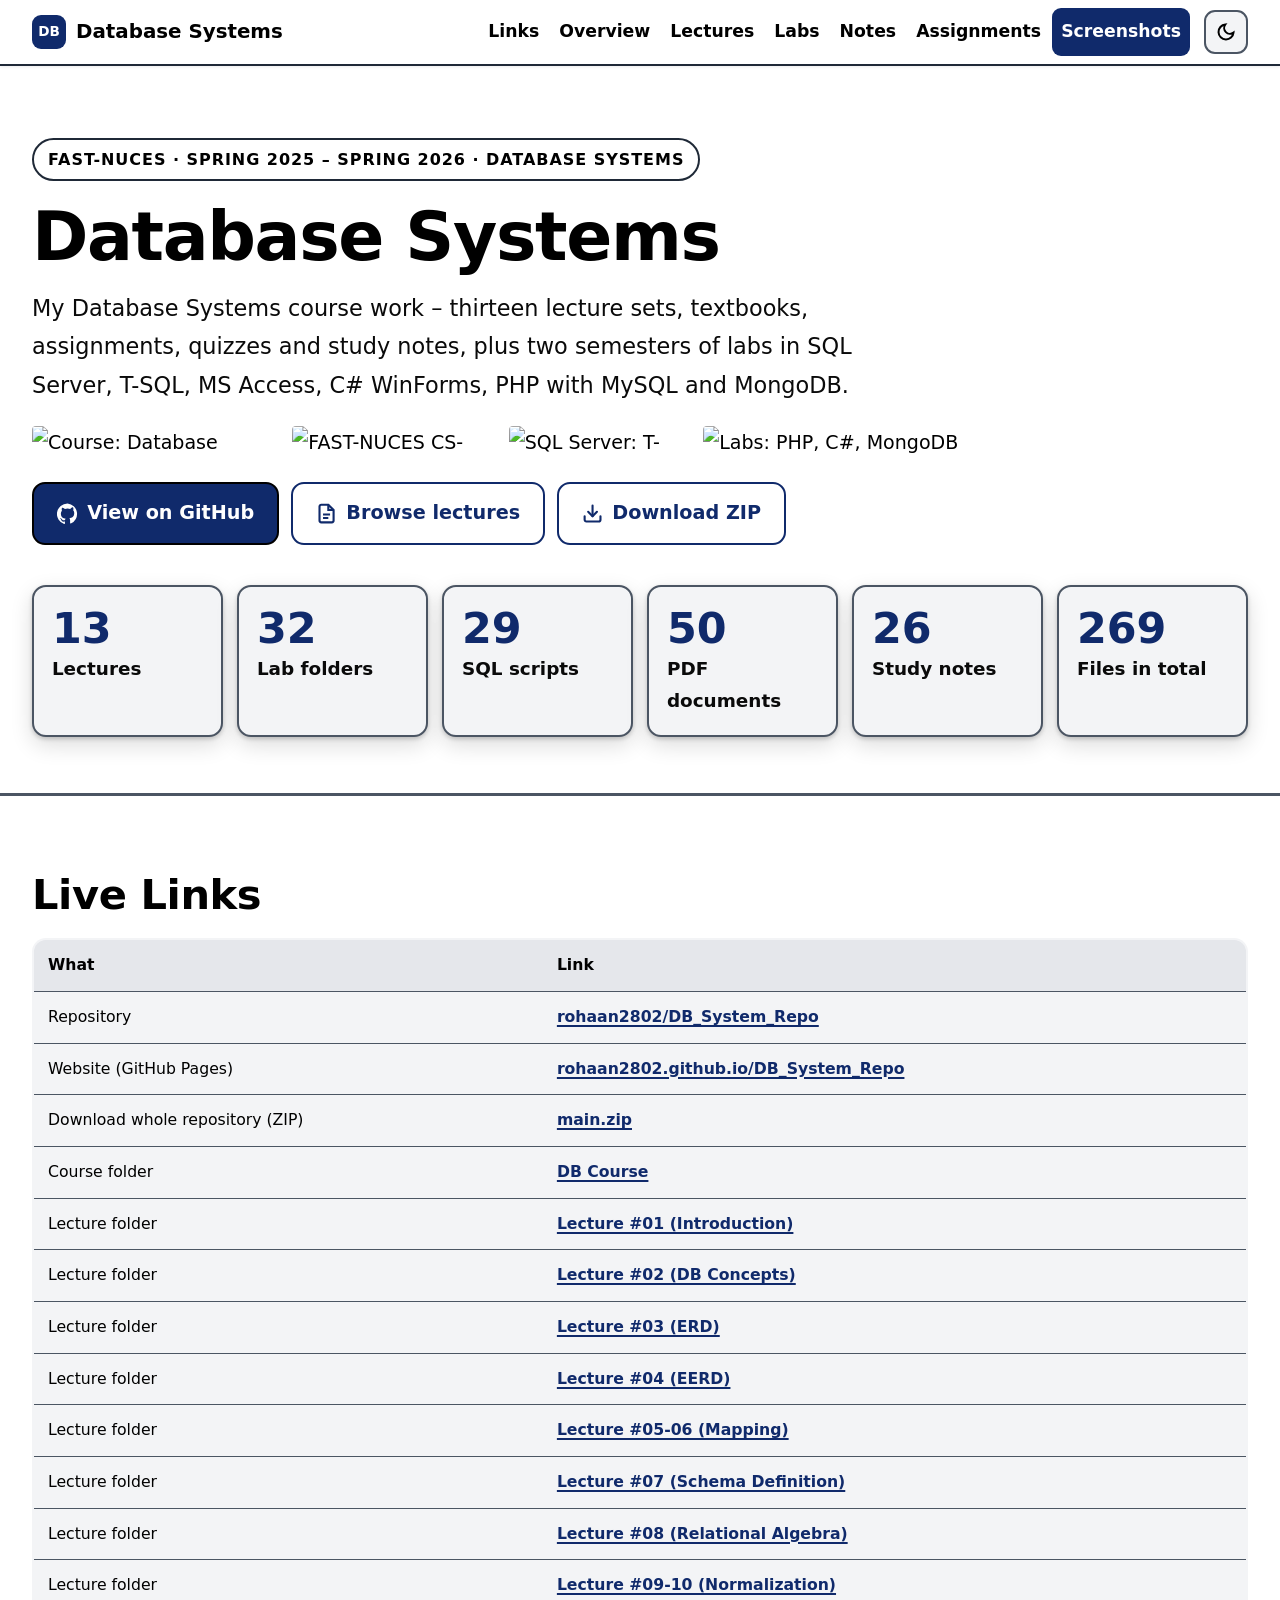
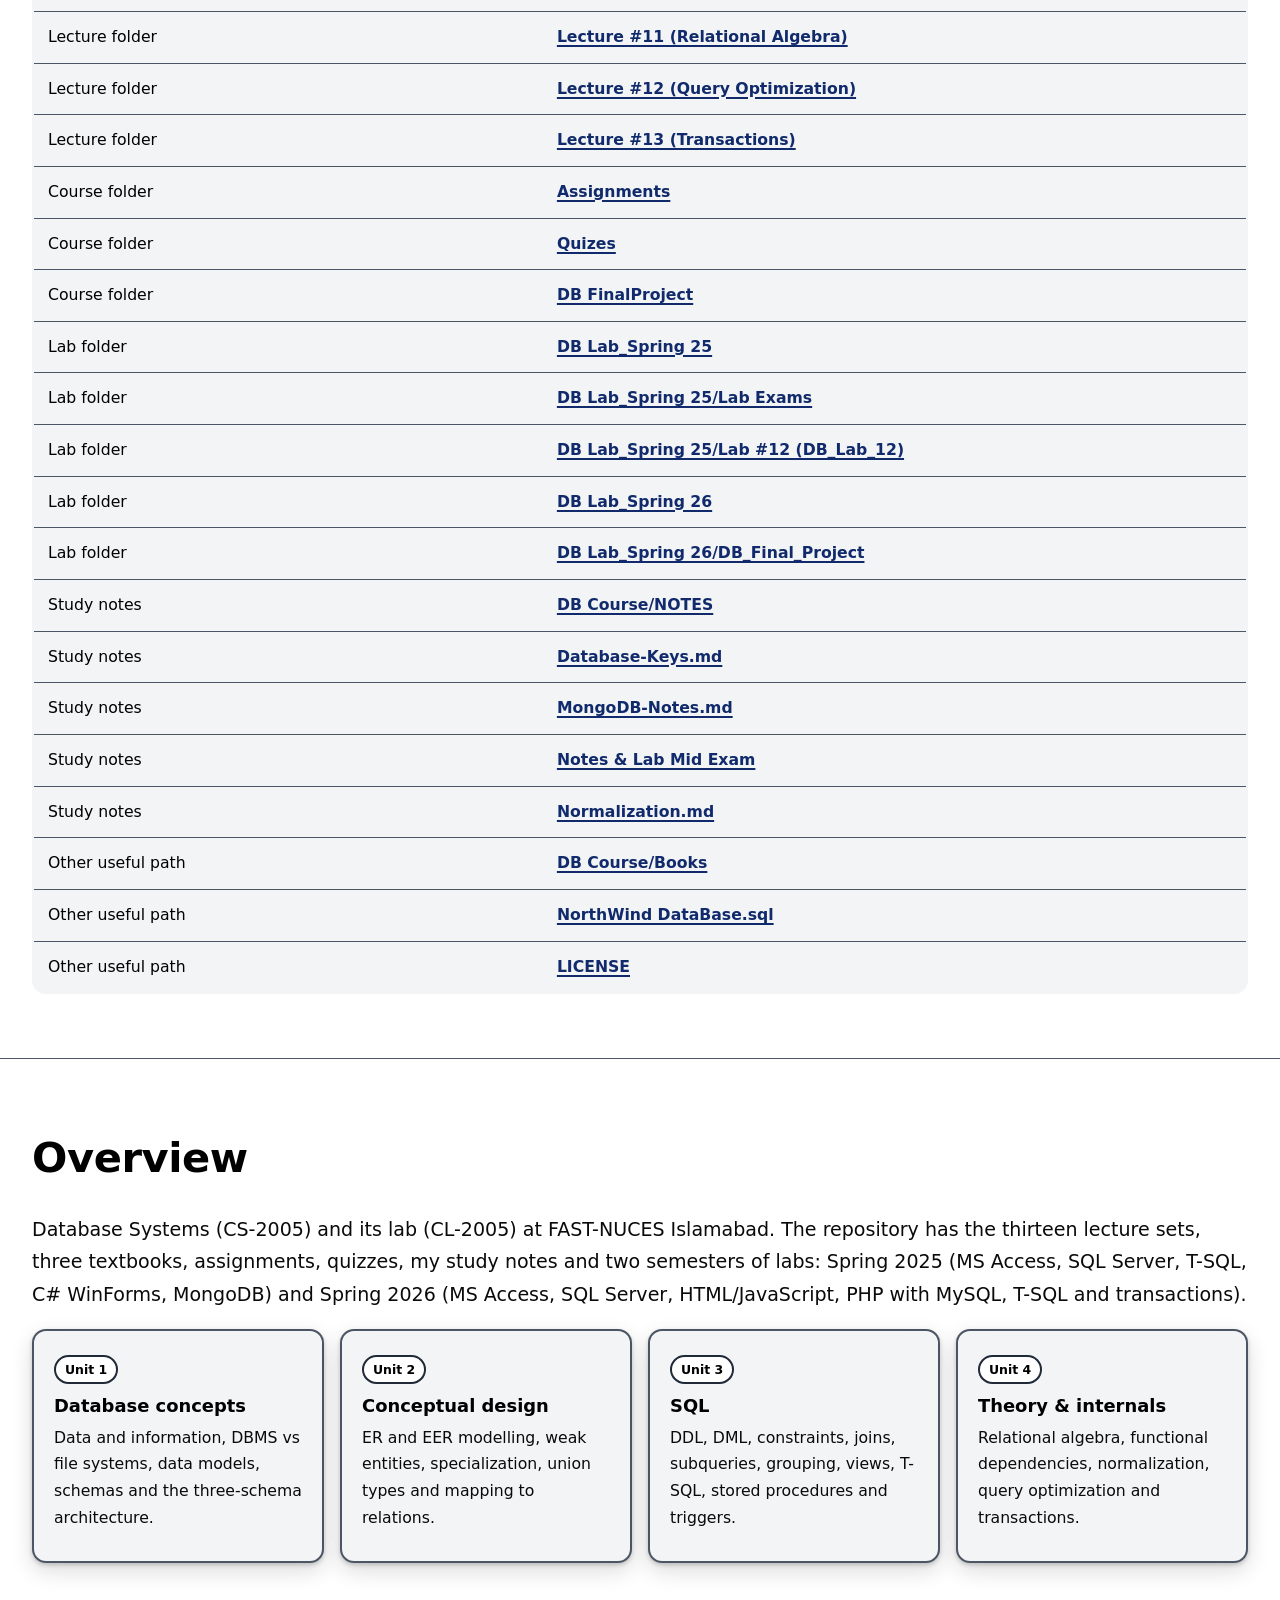
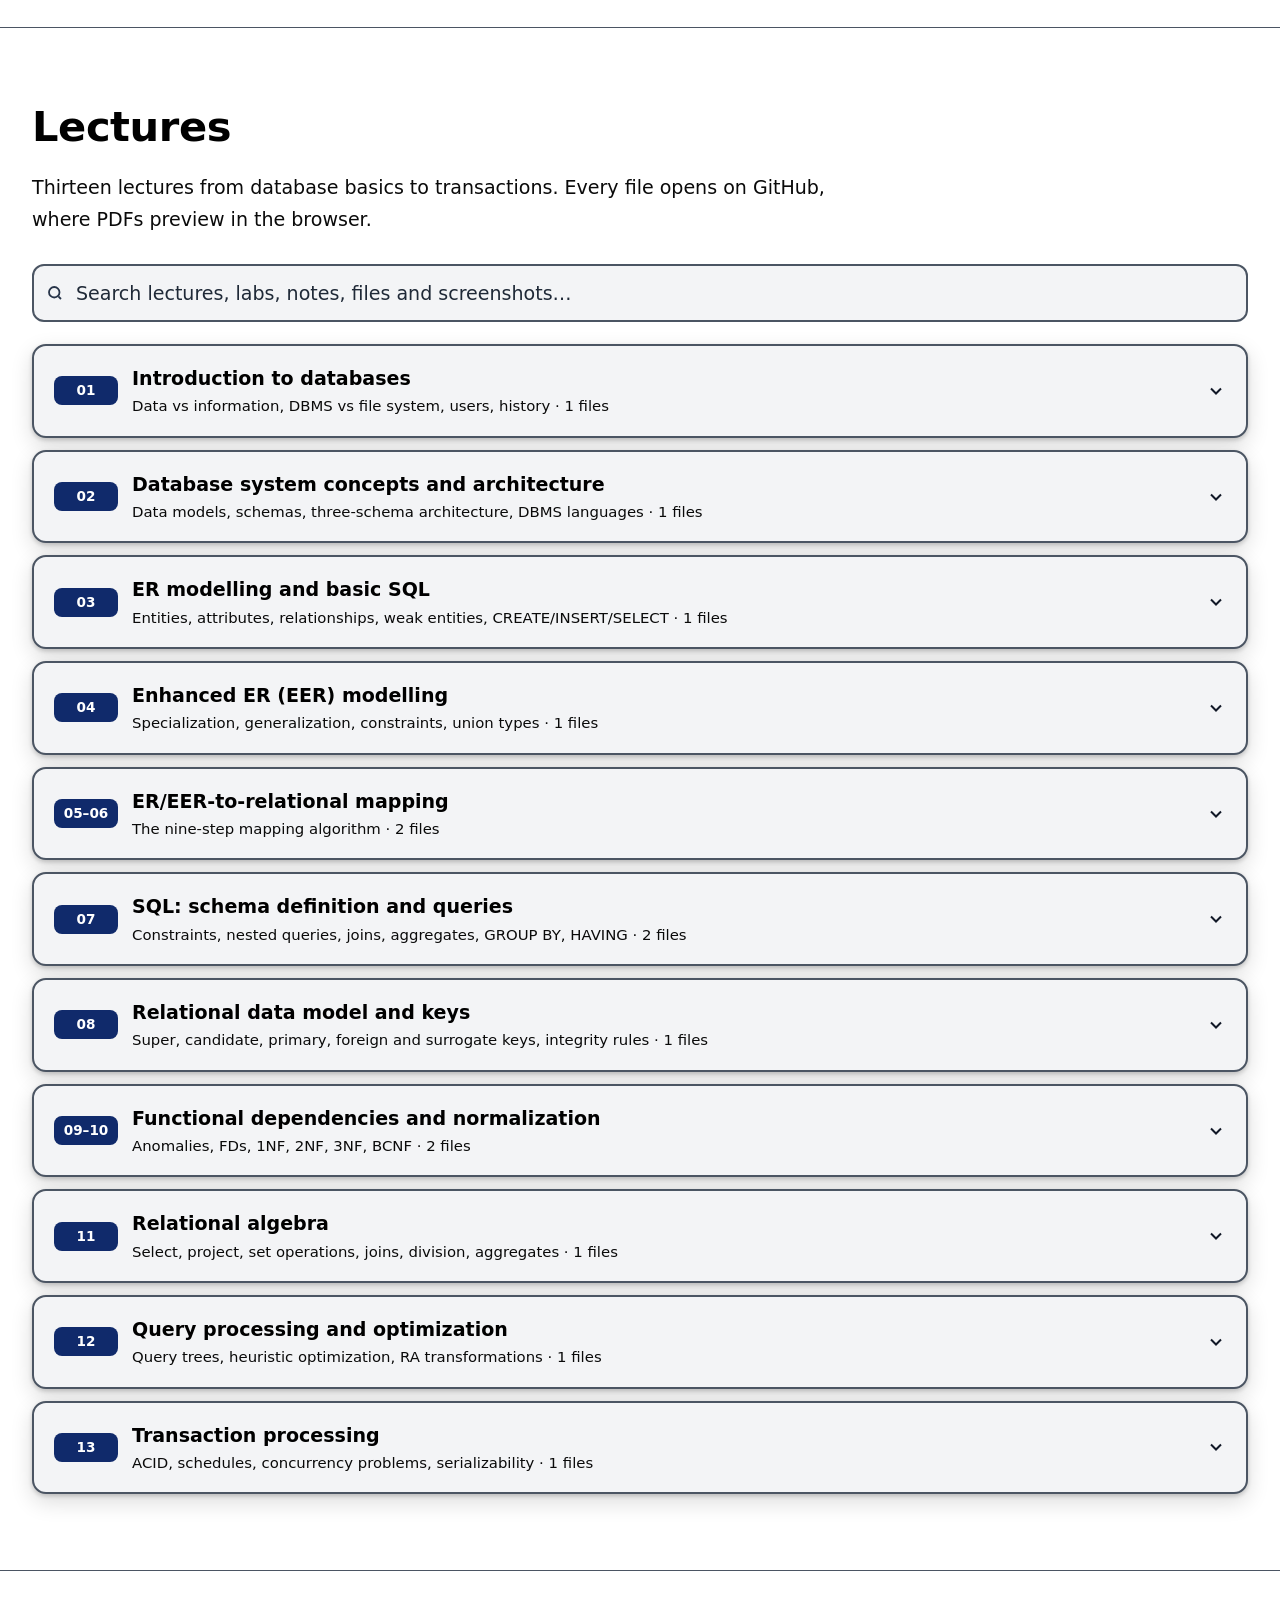
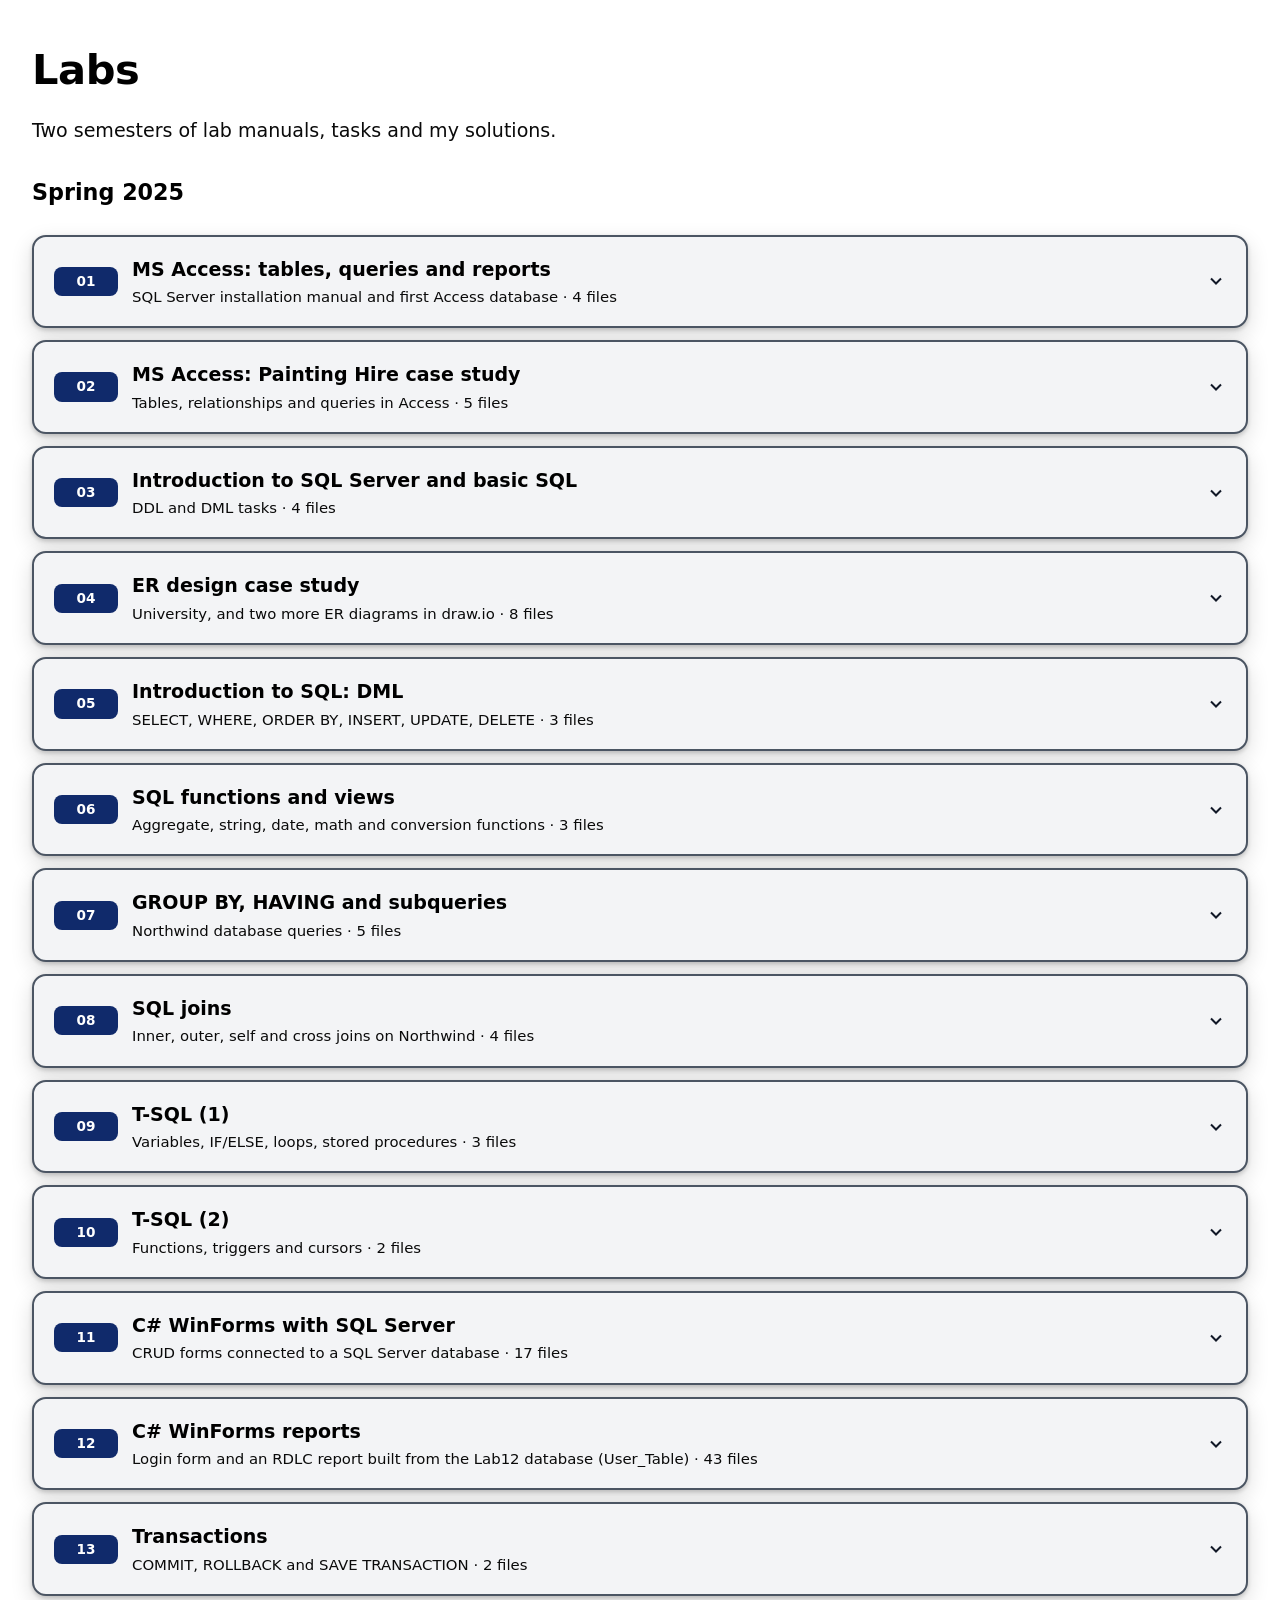
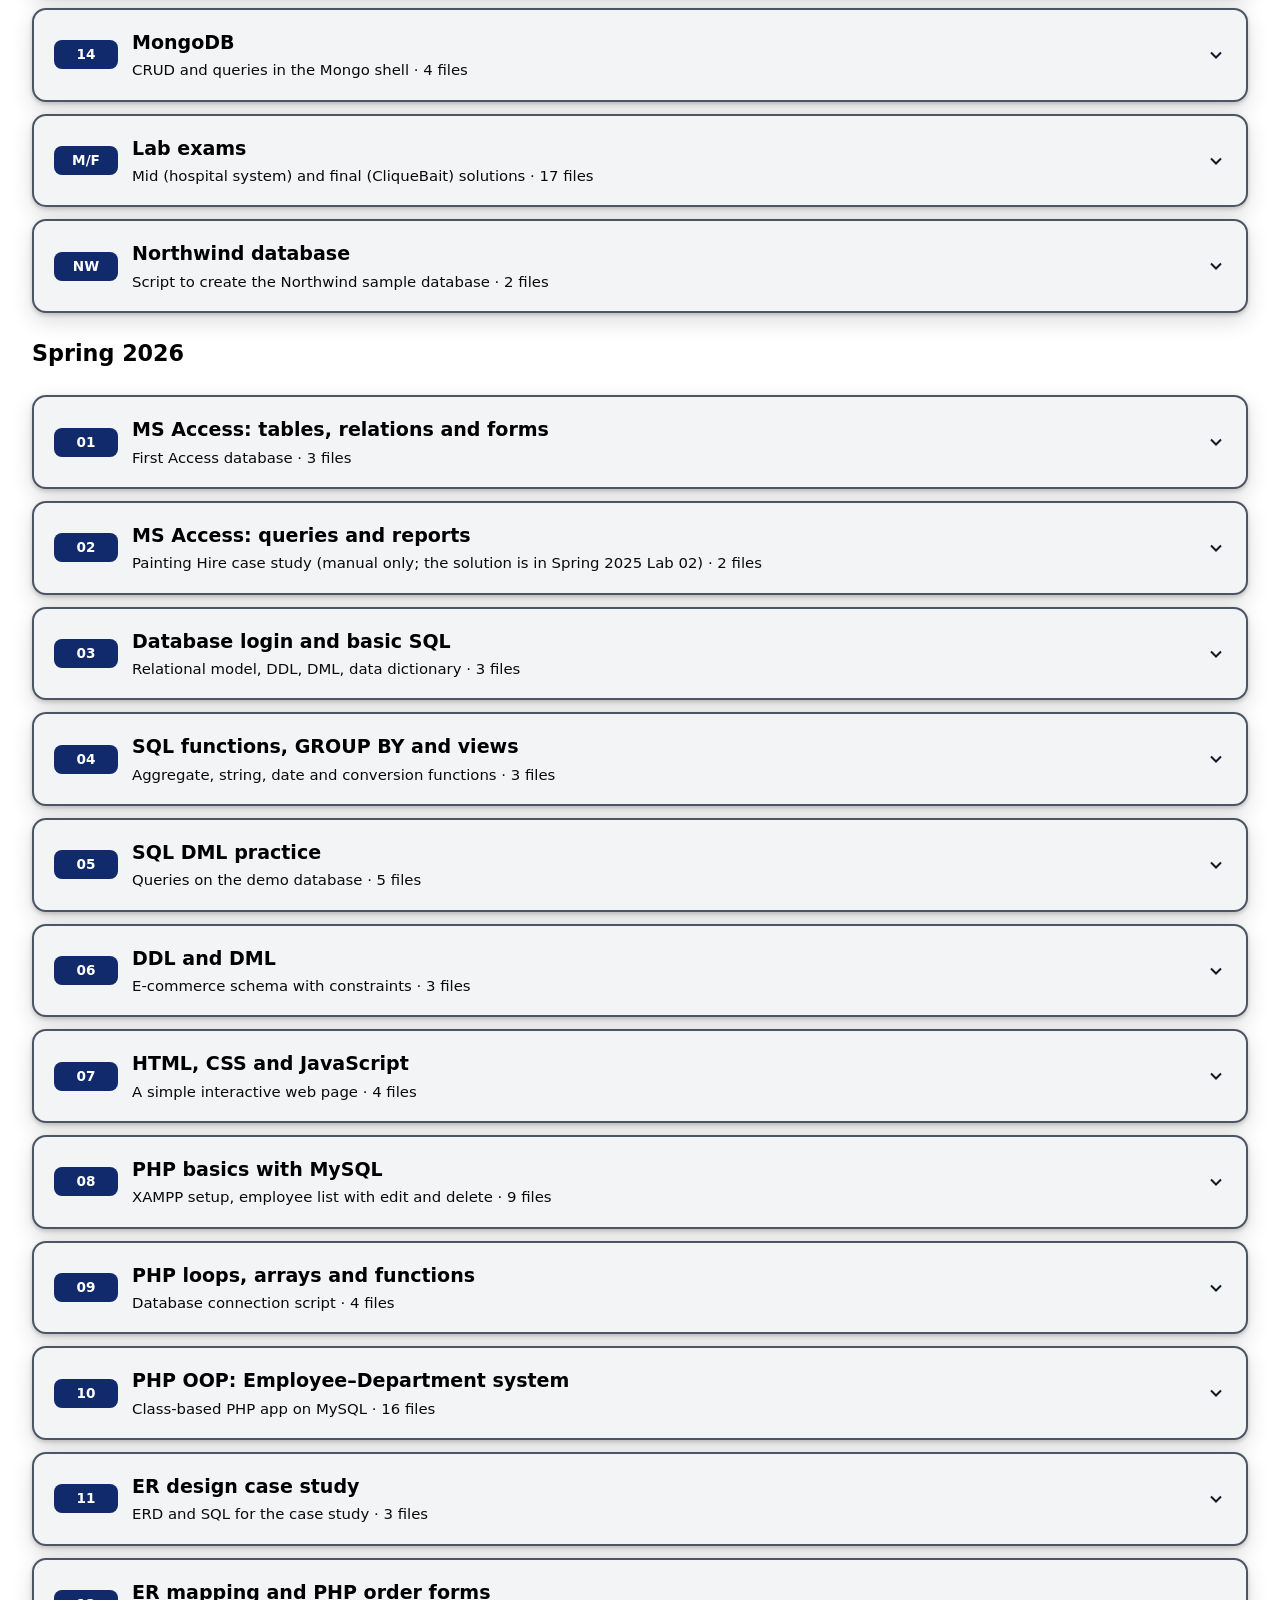
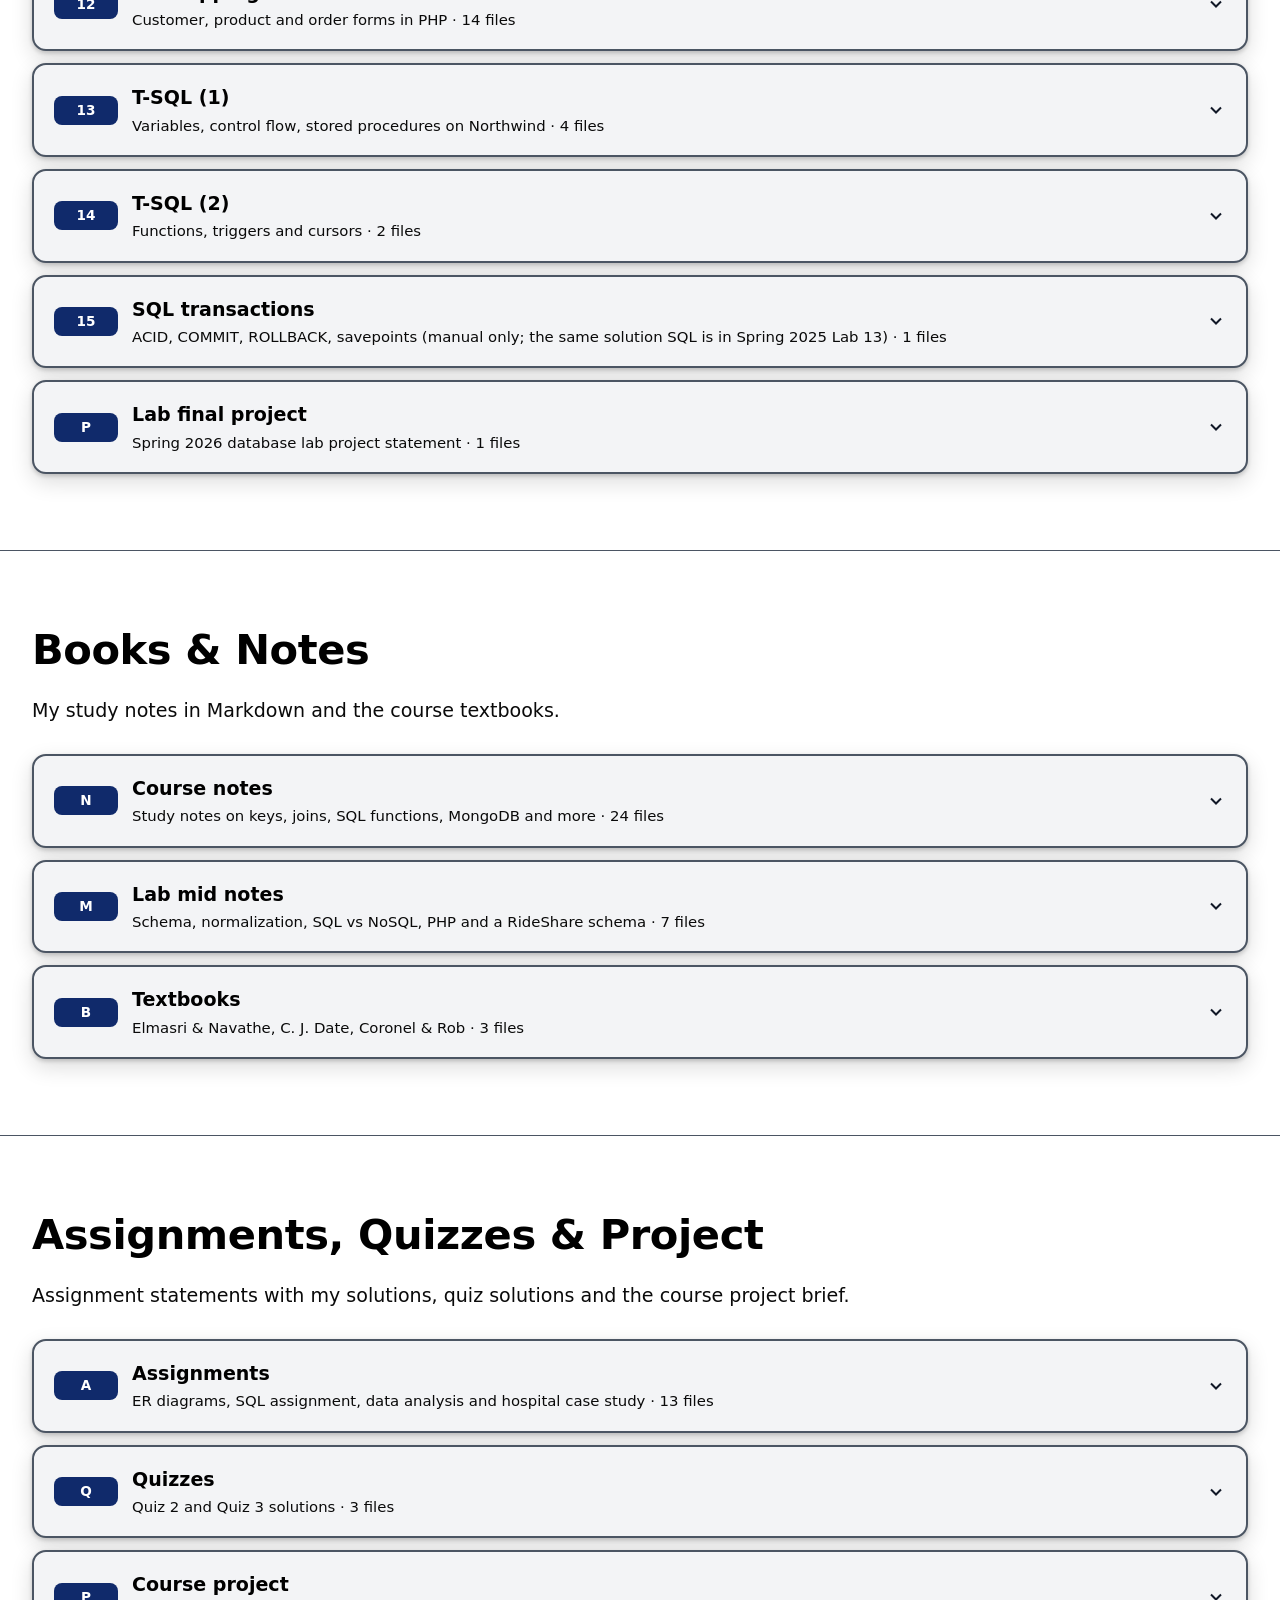
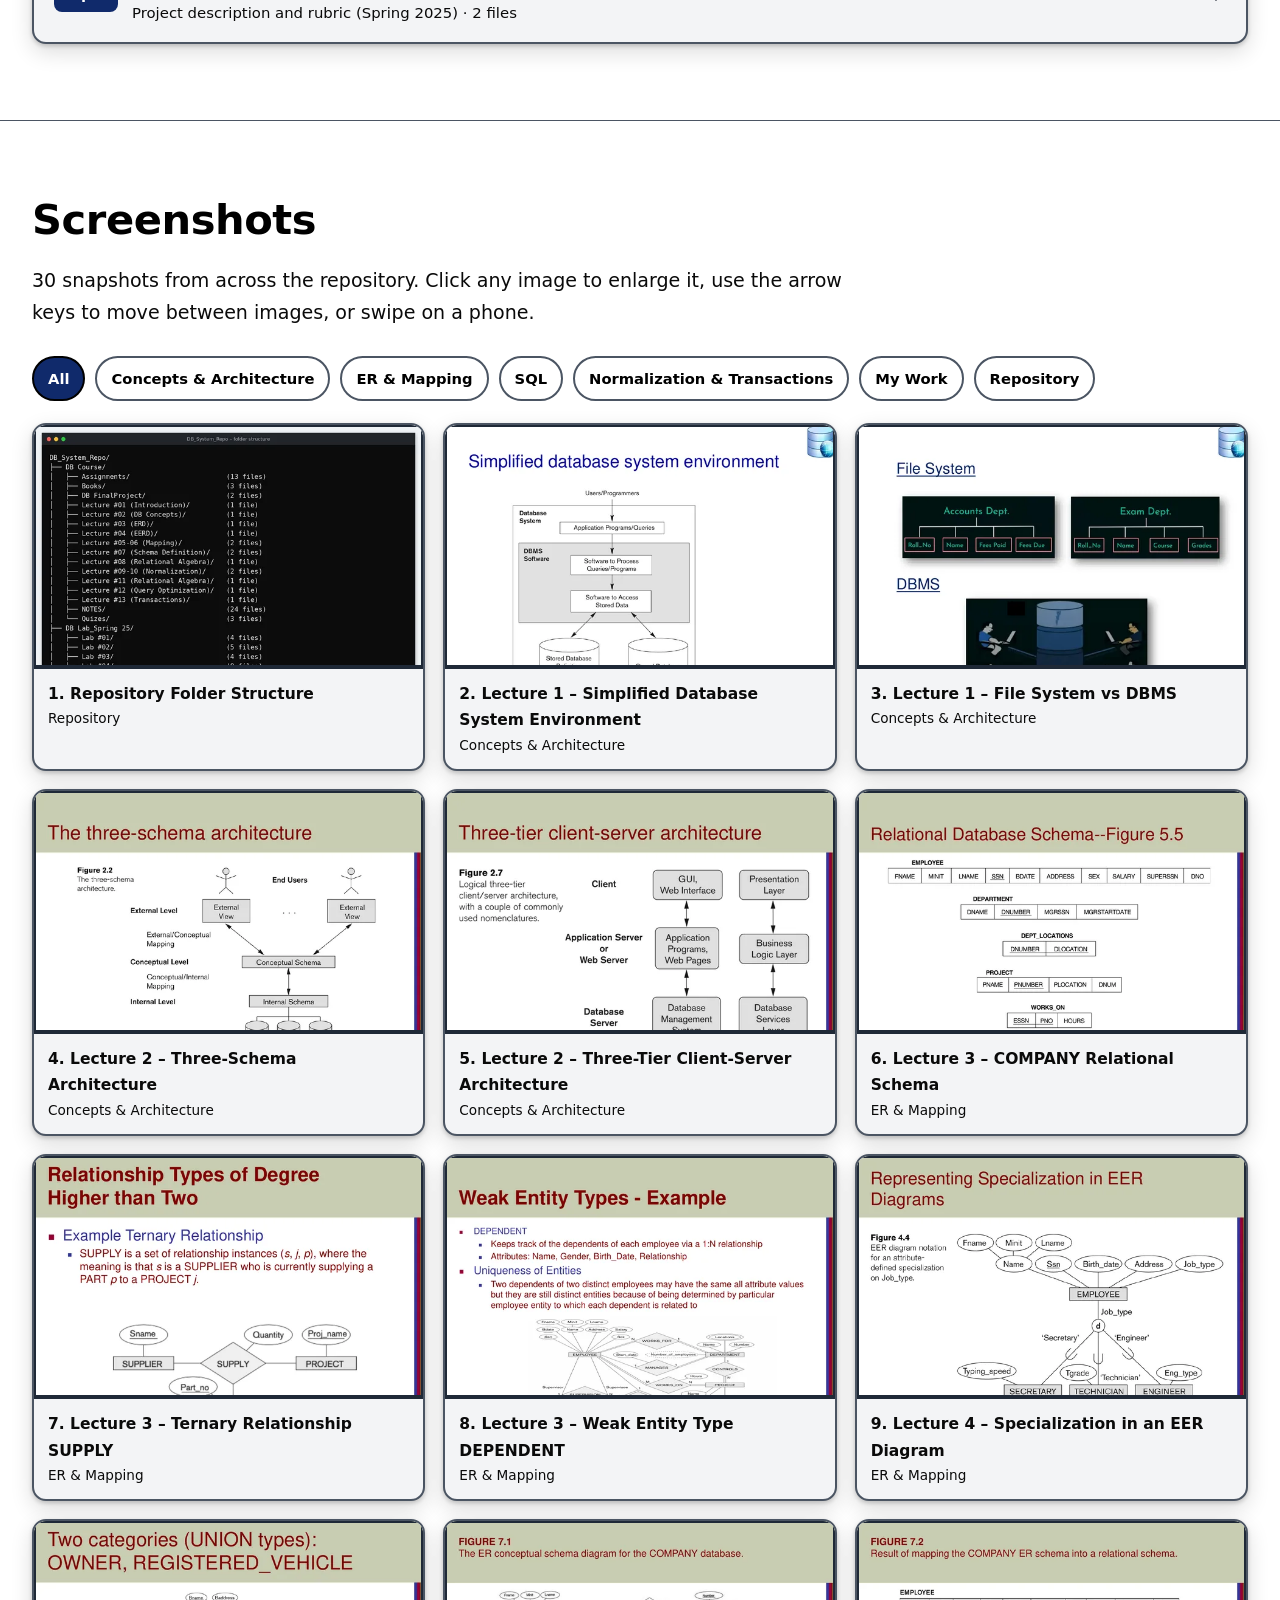
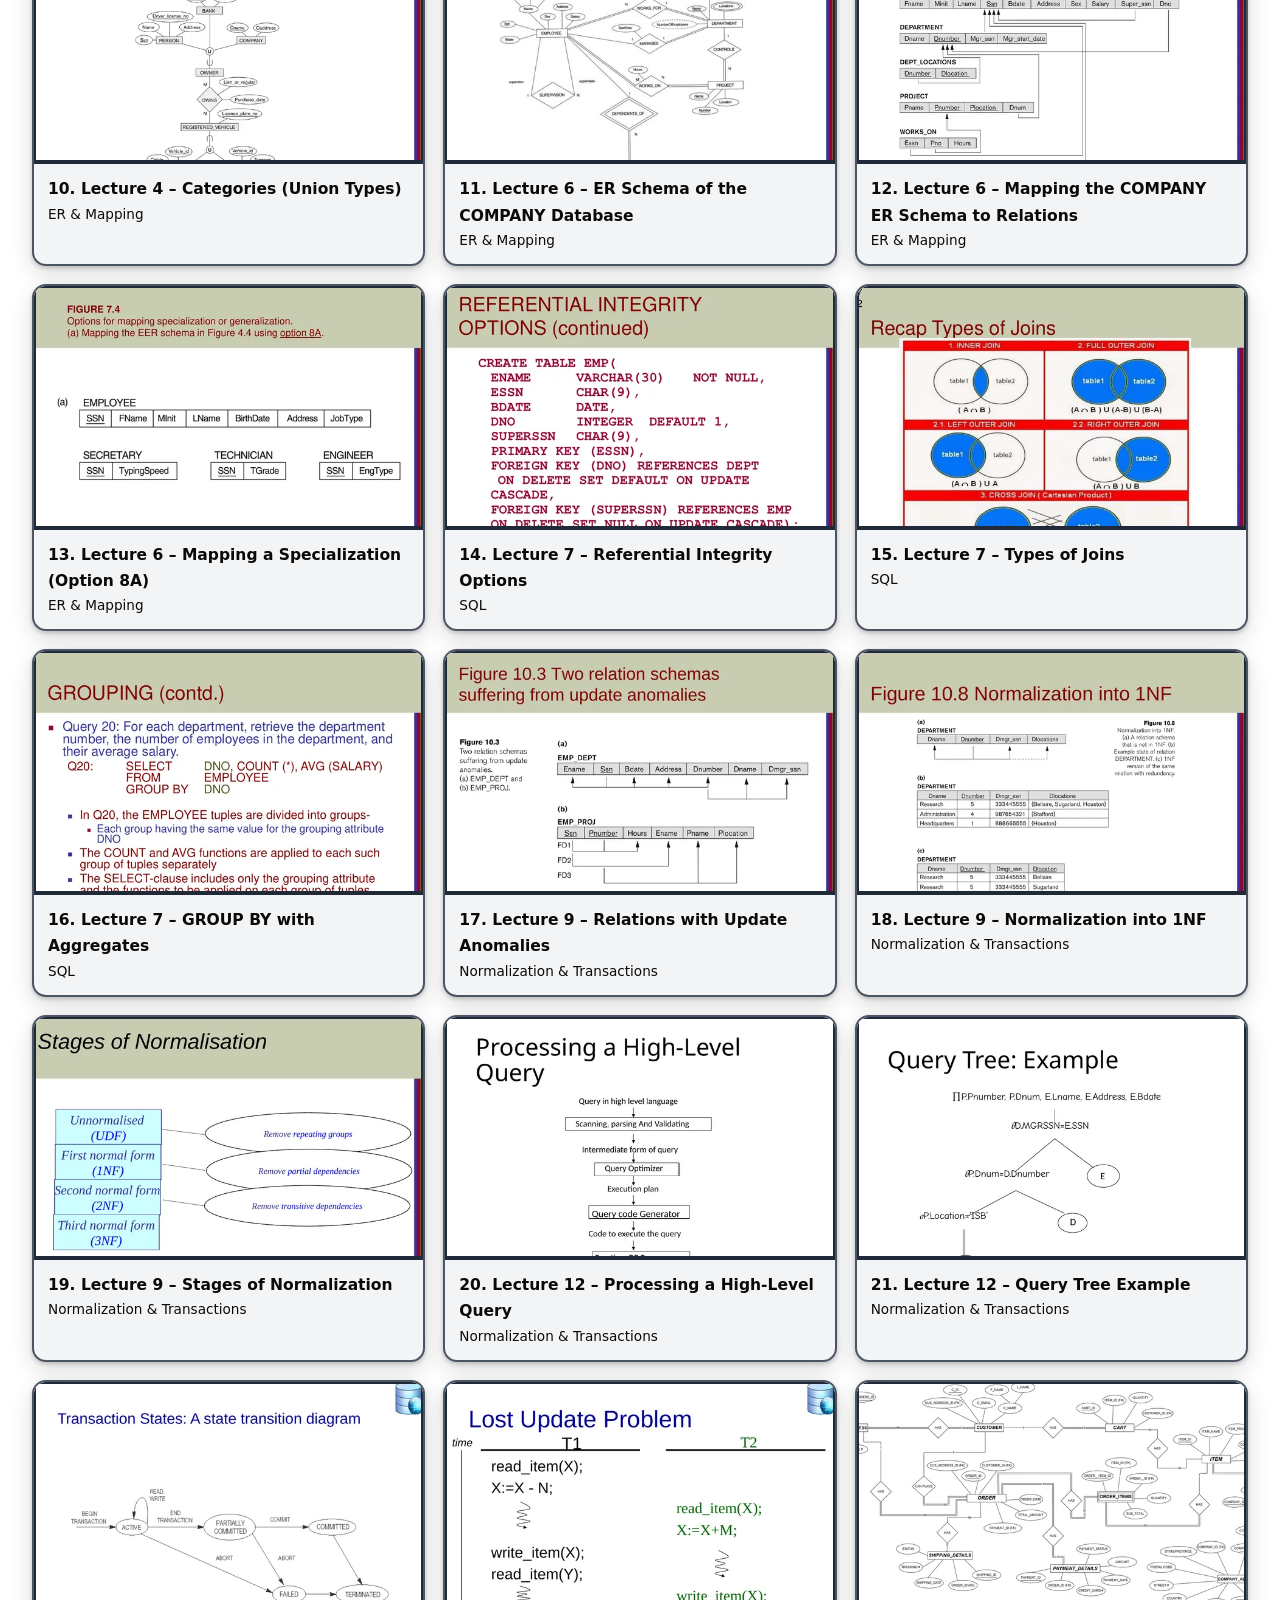
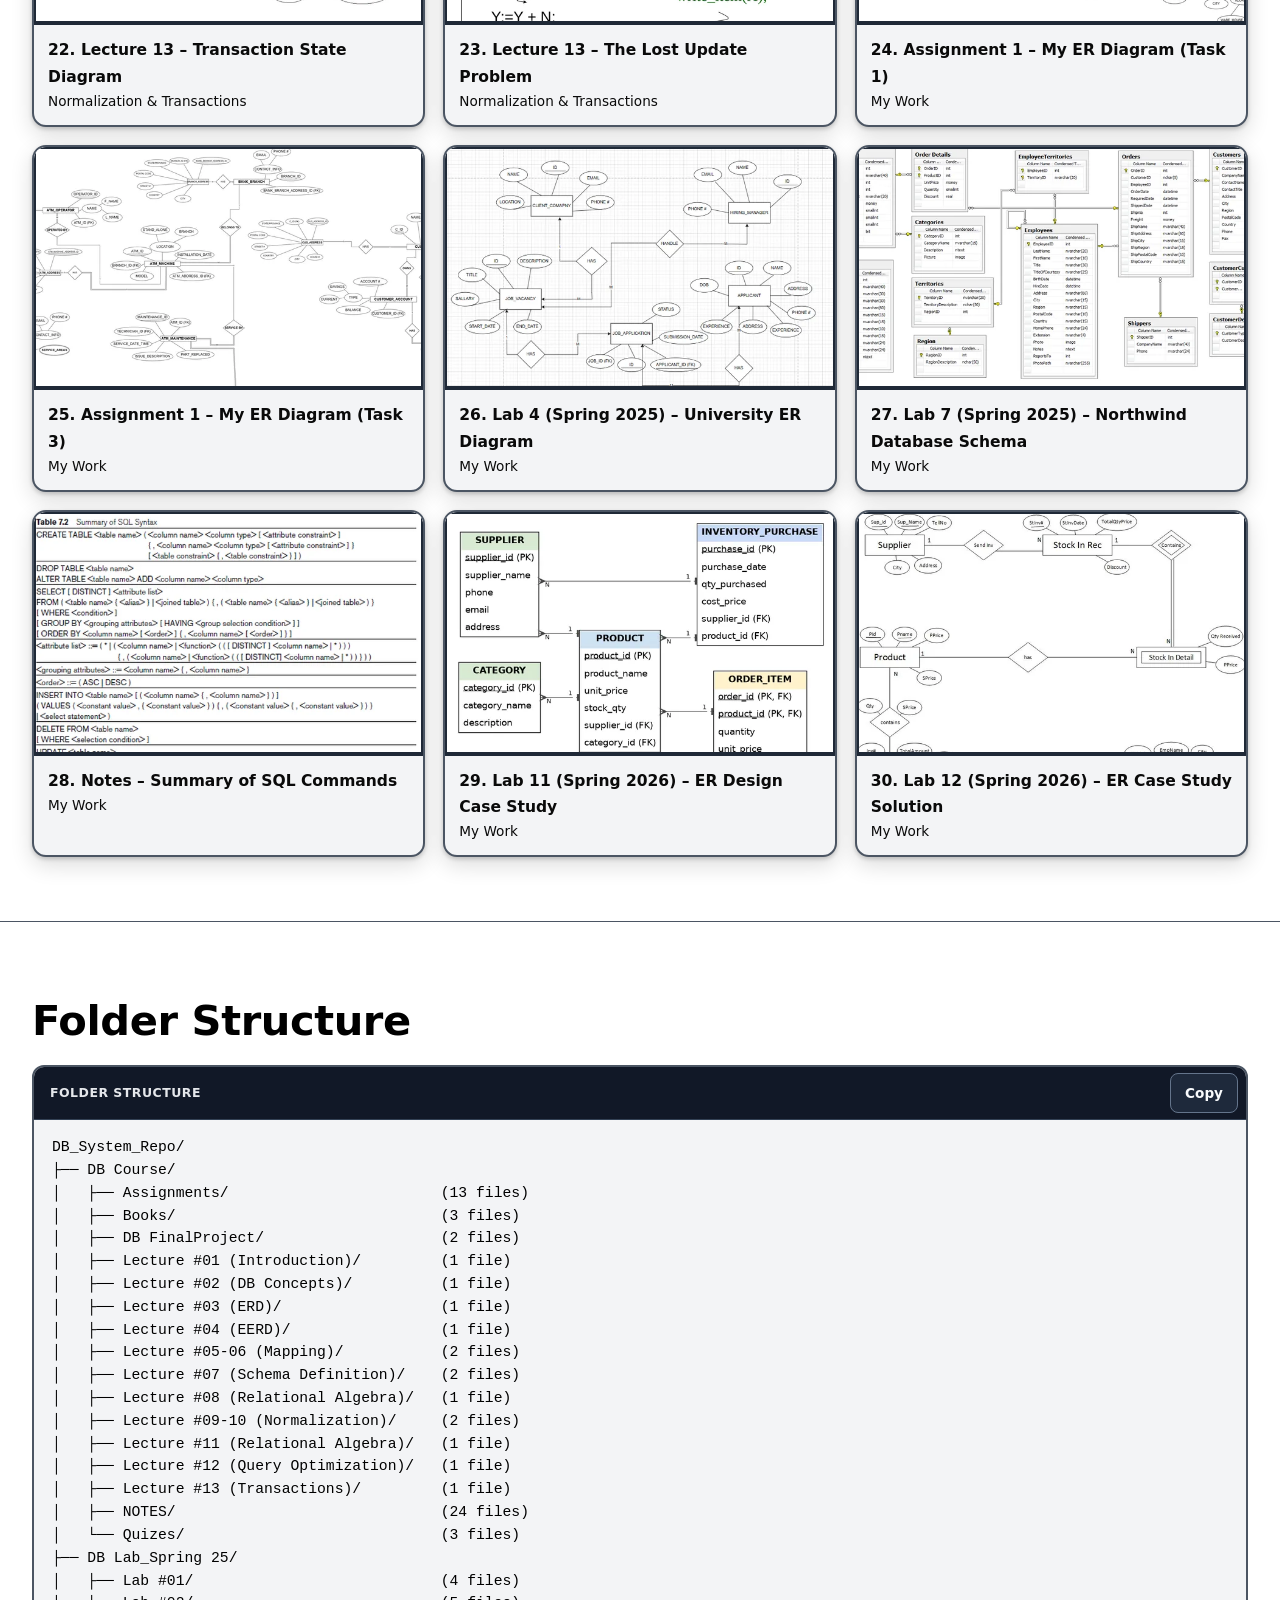
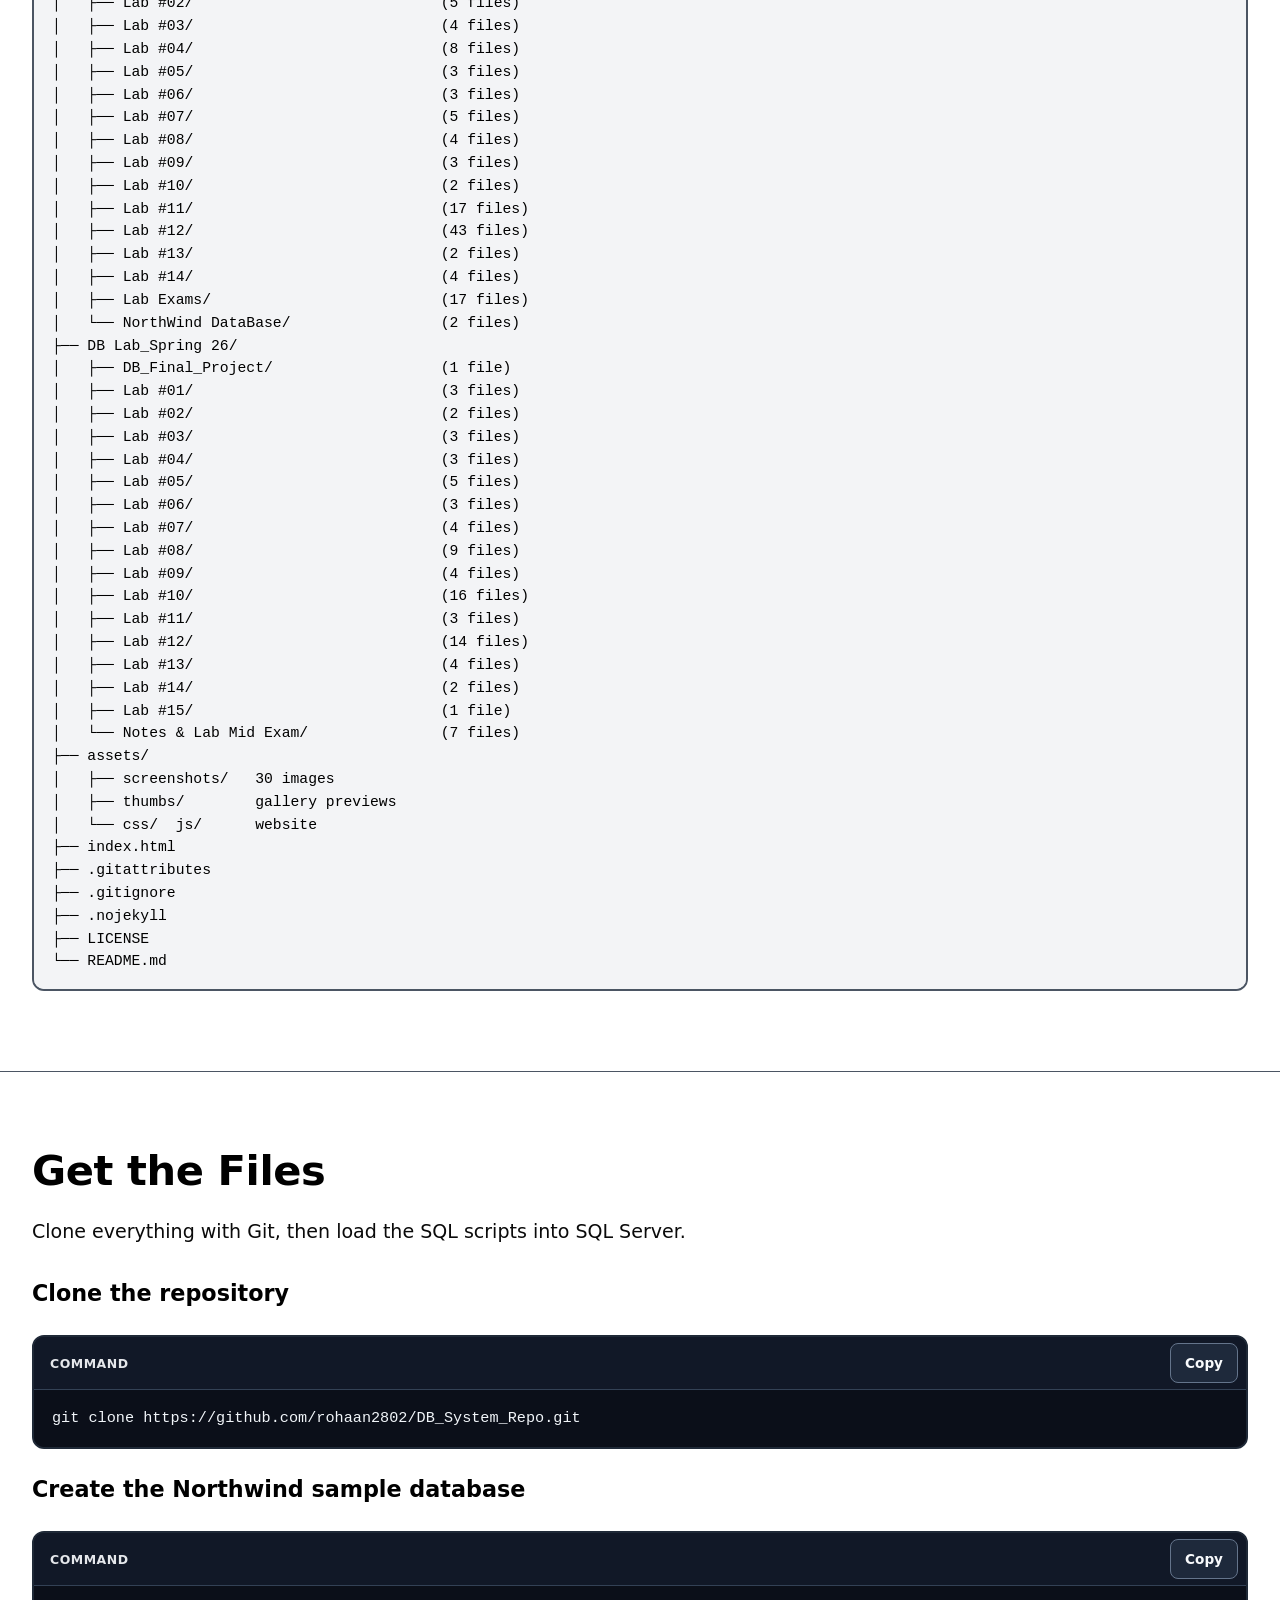
==== commit d5a82f6f: "Rework Live Links into a What | Link table" ====
--- a/index.html
+++ b/index.html
@@ -61,7 +61,7 @@
 </div>
 </div>
 </div>
-<section id="links"><div class="container"><h2 class="reveal">Live Links</h2><p class="sub reveal">Everything useful in one place – the repository, the website, the download and the main folders.</p><div class="grid"><a class="card link-card reveal" href="https://github.com/rohaan2802/DB_System_Repo" target="_blank" rel="noopener"><span class="ico"><svg viewBox="0 0 24 24" fill="currentColor" aria-hidden="true"><path d="M12 .5a12 12 0 0 0-3.8 23.4c.6.1.8-.3.8-.6v-2.2c-3.3.7-4-1.4-4-1.4-.5-1.4-1.3-1.8-1.3-1.8-1.1-.7.1-.7.1-.7 1.2.1 1.8 1.2 1.8 1.2 1.1 1.8 2.8 1.3 3.5 1 .1-.8.4-1.3.8-1.6-2.7-.3-5.5-1.3-5.5-5.9 0-1.3.5-2.4 1.2-3.2-.1-.3-.5-1.5.1-3.2 0 0 1-.3 3.3 1.2a11.5 11.5 0 0 1 6 0C17.3 4.6 18.3 5 18.3 5c.7 1.7.2 2.9.1 3.2.8.8 1.2 1.9 1.2 3.2 0 4.6-2.8 5.6-5.5 5.9.4.4.8 1.1.8 2.2v3.3c0 .3.2.7.8.6A12 12 0 0 0 12 .5Z"/></svg></span><span><strong>Repository</strong><small>github.com/rohaan2802/DB_System_Repo</small></span></a><a class="card link-card reveal" href="https://rohaan2802.github.io/DB_System_Repo/" target="_blank" rel="noopener"><span class="ico"><svg viewBox="0 0 24 24" fill="none" stroke="currentColor" stroke-width="2" aria-hidden="true"><circle cx="12" cy="12" r="10"/><path d="M2 12h20M12 2a15 15 0 0 1 0 20 15 15 0 0 1 0-20"/></svg></span><span><strong>Website</strong><small>rohaan2802.github.io/DB_System_Repo/</small></span></a><a class="card link-card reveal" href="https://github.com/rohaan2802/DB_System_Repo/archive/refs/heads/main.zip" target="_blank" rel="noopener"><span class="ico"><svg viewBox="0 0 24 24" fill="none" stroke="currentColor" stroke-width="2" stroke-linecap="round" stroke-linejoin="round" aria-hidden="true"><path d="M21 15v4a2 2 0 0 1-2 2H5a2 2 0 0 1-2-2v-4"/><path d="m7 10 5 5 5-5"/><path d="M12 15V3"/></svg></span><span><strong>Download ZIP</strong><small>The whole repository in one file</small></span></a><a class="card link-card reveal" href="https://github.com/rohaan2802/DB_System_Repo/tree/main/DB%20Course" target="_blank" rel="noopener"><span class="ico"><svg viewBox="0 0 24 24" fill="none" stroke="currentColor" stroke-width="2" aria-hidden="true"><path d="M22 19a2 2 0 0 1-2 2H4a2 2 0 0 1-2-2V5a2 2 0 0 1 2-2h5l2 3h9a2 2 0 0 1 2 2Z"/></svg></span><span><strong>Lectures 1–13</strong><small>Lecture slides, books, notes, assignments and quizzes</small></span></a><a class="card link-card reveal" href="https://github.com/rohaan2802/DB_System_Repo/tree/main/DB%20Lab_Spring%2025" target="_blank" rel="noopener"><span class="ico"><svg viewBox="0 0 24 24" fill="none" stroke="currentColor" stroke-width="2" aria-hidden="true"><path d="M22 19a2 2 0 0 1-2 2H4a2 2 0 0 1-2-2V5a2 2 0 0 1 2-2h5l2 3h9a2 2 0 0 1 2 2Z"/></svg></span><span><strong>Labs – Spring 2025</strong><small>SQL Server, T-SQL, C# and MongoDB labs</small></span></a><a class="card link-card reveal" href="https://github.com/rohaan2802/DB_System_Repo/tree/main/DB%20Lab_Spring%2026" target="_blank" rel="noopener"><span class="ico"><svg viewBox="0 0 24 24" fill="none" stroke="currentColor" stroke-width="2" aria-hidden="true"><path d="M22 19a2 2 0 0 1-2 2H4a2 2 0 0 1-2-2V5a2 2 0 0 1 2-2h5l2 3h9a2 2 0 0 1 2 2Z"/></svg></span><span><strong>Labs – Spring 2026</strong><small>SQL Server, HTML, PHP and MySQL labs</small></span></a><a class="card link-card reveal" href="https://github.com/rohaan2802/DB_System_Repo/tree/main/DB%20Course/Assignments" target="_blank" rel="noopener"><span class="ico"><svg viewBox="0 0 24 24" fill="none" stroke="currentColor" stroke-width="2" aria-hidden="true"><path d="M22 19a2 2 0 0 1-2 2H4a2 2 0 0 1-2-2V5a2 2 0 0 1 2-2h5l2 3h9a2 2 0 0 1 2 2Z"/></svg></span><span><strong>Assignments</strong><small>Assignment statements and my solutions</small></span></a><a class="card link-card reveal" href="https://github.com/rohaan2802/DB_System_Repo/tree/main/DB%20Course/NOTES" target="_blank" rel="noopener"><span class="ico"><svg viewBox="0 0 24 24" fill="none" stroke="currentColor" stroke-width="2" aria-hidden="true"><path d="M22 19a2 2 0 0 1-2 2H4a2 2 0 0 1-2-2V5a2 2 0 0 1 2-2h5l2 3h9a2 2 0 0 1 2 2Z"/></svg></span><span><strong>Notes</strong><small>My study notes</small></span></a><a class="card link-card reveal" href="https://github.com/rohaan2802/DB_System_Repo/tree/main/DB%20Course/Books" target="_blank" rel="noopener"><span class="ico"><svg viewBox="0 0 24 24" fill="none" stroke="currentColor" stroke-width="2" aria-hidden="true"><path d="M22 19a2 2 0 0 1-2 2H4a2 2 0 0 1-2-2V5a2 2 0 0 1 2-2h5l2 3h9a2 2 0 0 1 2 2Z"/></svg></span><span><strong>Textbooks</strong><small>Course reference books</small></span></a></div></div></section><section id="overview"><div class="container"><h2 class="reveal">Overview</h2>
+<section id="links"><div class="container"><h2 class="reveal">Live Links</h2><div class="links-table reveal"><table><thead><tr><th scope="col">What</th><th scope="col">Link</th></tr></thead><tbody><tr><td>Repository</td><td><a href="https://github.com/rohaan2802/DB_System_Repo" target="_blank" rel="noopener">rohaan2802/DB_System_Repo</a></td></tr><tr><td>Website (GitHub Pages)</td><td><a href="https://rohaan2802.github.io/DB_System_Repo/" target="_blank" rel="noopener">rohaan2802.github.io/DB_System_Repo</a></td></tr><tr><td>Download whole repository (ZIP)</td><td><a href="https://github.com/rohaan2802/DB_System_Repo/archive/refs/heads/main.zip" target="_blank" rel="noopener">main.zip</a></td></tr><tr><td>Course folder</td><td><a href="https://github.com/rohaan2802/DB_System_Repo/tree/main/DB%20Course" target="_blank" rel="noopener">DB Course</a></td></tr><tr><td>Lecture folder</td><td><a href="https://github.com/rohaan2802/DB_System_Repo/tree/main/DB%20Course/Lecture%20%2301%20%28Introduction%29" target="_blank" rel="noopener">Lecture #01 (Introduction)</a></td></tr><tr><td>Lecture folder</td><td><a href="https://github.com/rohaan2802/DB_System_Repo/tree/main/DB%20Course/Lecture%20%2302%20%28DB%20Concepts%29" target="_blank" rel="noopener">Lecture #02 (DB Concepts)</a></td></tr><tr><td>Lecture folder</td><td><a href="https://github.com/rohaan2802/DB_System_Repo/tree/main/DB%20Course/Lecture%20%2303%20%28ERD%29" target="_blank" rel="noopener">Lecture #03 (ERD)</a></td></tr><tr><td>Lecture folder</td><td><a href="https://github.com/rohaan2802/DB_System_Repo/tree/main/DB%20Course/Lecture%20%2304%20%28EERD%29" target="_blank" rel="noopener">Lecture #04 (EERD)</a></td></tr><tr><td>Lecture folder</td><td><a href="https://github.com/rohaan2802/DB_System_Repo/tree/main/DB%20Course/Lecture%20%2305-06%20%28Mapping%29" target="_blank" rel="noopener">Lecture #05-06 (Mapping)</a></td></tr><tr><td>Lecture folder</td><td><a href="https://github.com/rohaan2802/DB_System_Repo/tree/main/DB%20Course/Lecture%20%2307%20%28Schema%20Definition%29" target="_blank" rel="noopener">Lecture #07 (Schema Definition)</a></td></tr><tr><td>Lecture folder</td><td><a href="https://github.com/rohaan2802/DB_System_Repo/tree/main/DB%20Course/Lecture%20%2308%20%28Relational%20Algebra%29" target="_blank" rel="noopener">Lecture #08 (Relational Algebra)</a></td></tr><tr><td>Lecture folder</td><td><a href="https://github.com/rohaan2802/DB_System_Repo/tree/main/DB%20Course/Lecture%20%2309-10%20%28Normalization%29" target="_blank" rel="noopener">Lecture #09-10 (Normalization)</a></td></tr><tr><td>Lecture folder</td><td><a href="https://github.com/rohaan2802/DB_System_Repo/tree/main/DB%20Course/Lecture%20%2311%20%28Relational%20Algebra%29" target="_blank" rel="noopener">Lecture #11 (Relational Algebra)</a></td></tr><tr><td>Lecture folder</td><td><a href="https://github.com/rohaan2802/DB_System_Repo/tree/main/DB%20Course/Lecture%20%2312%20%28Query%20Optimization%29" target="_blank" rel="noopener">Lecture #12 (Query Optimization)</a></td></tr><tr><td>Lecture folder</td><td><a href="https://github.com/rohaan2802/DB_System_Repo/tree/main/DB%20Course/Lecture%20%2313%20%28Transactions%29" target="_blank" rel="noopener">Lecture #13 (Transactions)</a></td></tr><tr><td>Course folder</td><td><a href="https://github.com/rohaan2802/DB_System_Repo/tree/main/DB%20Course/Assignments" target="_blank" rel="noopener">Assignments</a></td></tr><tr><td>Course folder</td><td><a href="https://github.com/rohaan2802/DB_System_Repo/tree/main/DB%20Course/Quizes" target="_blank" rel="noopener">Quizes</a></td></tr><tr><td>Course folder</td><td><a href="https://github.com/rohaan2802/DB_System_Repo/tree/main/DB%20Course/DB%20FinalProject" target="_blank" rel="noopener">DB FinalProject</a></td></tr><tr><td>Lab folder</td><td><a href="https://github.com/rohaan2802/DB_System_Repo/tree/main/DB%20Lab_Spring%2025" target="_blank" rel="noopener">DB Lab_Spring 25</a></td></tr><tr><td>Lab folder</td><td><a href="https://github.com/rohaan2802/DB_System_Repo/tree/main/DB%20Lab_Spring%2025/Lab%20Exams" target="_blank" rel="noopener">DB Lab_Spring 25/Lab Exams</a></td></tr><tr><td>Lab folder</td><td><a href="https://github.com/rohaan2802/DB_System_Repo/tree/main/DB%20Lab_Spring%2025/Lab%20%2312" target="_blank" rel="noopener">DB Lab_Spring 25/Lab #12 (DB_Lab_12)</a></td></tr><tr><td>Lab folder</td><td><a href="https://github.com/rohaan2802/DB_System_Repo/tree/main/DB%20Lab_Spring%2026" target="_blank" rel="noopener">DB Lab_Spring 26</a></td></tr><tr><td>Lab folder</td><td><a href="https://github.com/rohaan2802/DB_System_Repo/tree/main/DB%20Lab_Spring%2026/DB_Final_Project" target="_blank" rel="noopener">DB Lab_Spring 26/DB_Final_Project</a></td></tr><tr><td>Study notes</td><td><a href="https://github.com/rohaan2802/DB_System_Repo/tree/main/DB%20Course/NOTES" target="_blank" rel="noopener">DB Course/NOTES</a></td></tr><tr><td>Study notes</td><td><a href="https://github.com/rohaan2802/DB_System_Repo/blob/main/DB%20Course/NOTES/Database-Keys.md" target="_blank" rel="noopener">Database-Keys.md</a></td></tr><tr><td>Study notes</td><td><a href="https://github.com/rohaan2802/DB_System_Repo/blob/main/DB%20Course/NOTES/MongoDB-Notes.md" target="_blank" rel="noopener">MongoDB-Notes.md</a></td></tr><tr><td>Study notes</td><td><a href="https://github.com/rohaan2802/DB_System_Repo/tree/main/DB%20Lab_Spring%2026/Notes%20%26%20Lab%20Mid%20Exam" target="_blank" rel="noopener">Notes &amp; Lab Mid Exam</a></td></tr><tr><td>Study notes</td><td><a href="https://github.com/rohaan2802/DB_System_Repo/blob/main/DB%20Lab_Spring%2026/Notes%20%26%20Lab%20Mid%20Exam/Normalization.md" target="_blank" rel="noopener">Normalization.md</a></td></tr><tr><td>Other useful path</td><td><a href="https://github.com/rohaan2802/DB_System_Repo/tree/main/DB%20Course/Books" target="_blank" rel="noopener">DB Course/Books</a></td></tr><tr><td>Other useful path</td><td><a href="https://github.com/rohaan2802/DB_System_Repo/blob/main/DB%20Lab_Spring%2025/NorthWind%20DataBase/NorthWind%20DataBase.sql" target="_blank" rel="noopener">NorthWind DataBase.sql</a></td></tr><tr><td>Other useful path</td><td><a href="https://github.com/rohaan2802/DB_System_Repo/blob/main/LICENSE" target="_blank" rel="noopener">LICENSE</a></td></tr></tbody></table></div></div></section><section id="overview"><div class="container"><h2 class="reveal">Overview</h2>
 <div class="reveal"><p>Database Systems (CS-2005) and its lab (CL-2005) at FAST-NUCES Islamabad. The repository has the thirteen lecture sets, three textbooks, assignments, quizzes, my study notes and two semesters of labs: Spring 2025 (MS Access, SQL Server, T-SQL, C# WinForms, MongoDB) and Spring 2026 (MS Access, SQL Server, HTML/JavaScript, PHP with MySQL, T-SQL and transactions).</p>
 <div class="grid">
 <div class="card"><span class="tag">Unit 1</span><h3>Database concepts</h3><p>Data and information, DBMS vs file systems, data models, schemas and the three-schema architecture.</p></div>
--- a/assets/css/style.css
+++ b/assets/css/style.css
@@ -286,3 +286,10 @@
 :root:not([data-theme="dark"]) .code-wrap pre.tree{border:0}
 .shot img{object-position:left top}
 @media (max-width:400px){.brand{min-width:0;flex:1 1 auto}.brand span:not(.brand-logo){font-size:1rem;overflow:hidden;text-overflow:ellipsis;min-width:0}}
+
+.links-table{max-width:100%;border-radius:var(--radius)}
+.links-table table{min-width:0;table-layout:fixed;width:100%}
+.links-table th:first-child,.links-table td:first-child{width:42%}
+.links-table td,.links-table th{overflow-wrap:anywhere;word-break:break-word;vertical-align:top}
+.links-table a{font-weight:600}
+@media(max-width:480px){.links-table td,.links-table th{padding:.55rem .6rem;font-size:.9rem}}
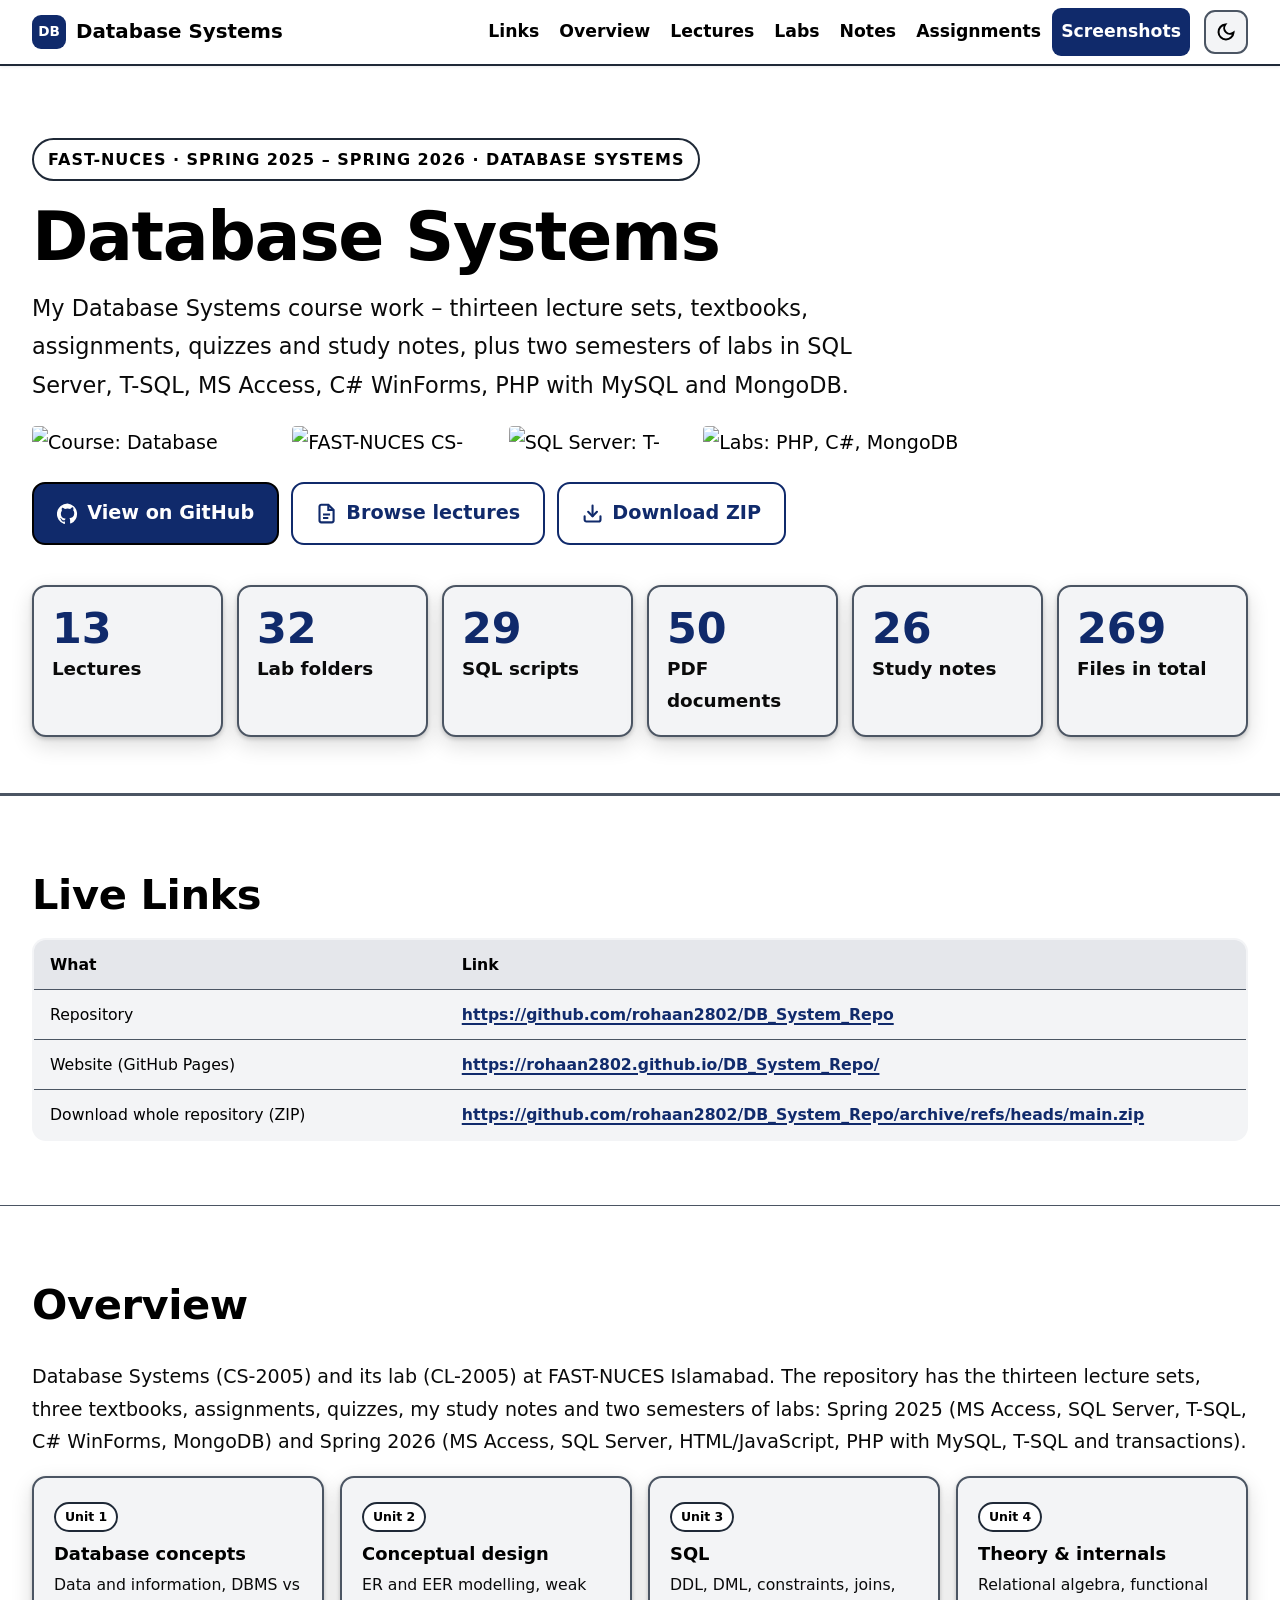
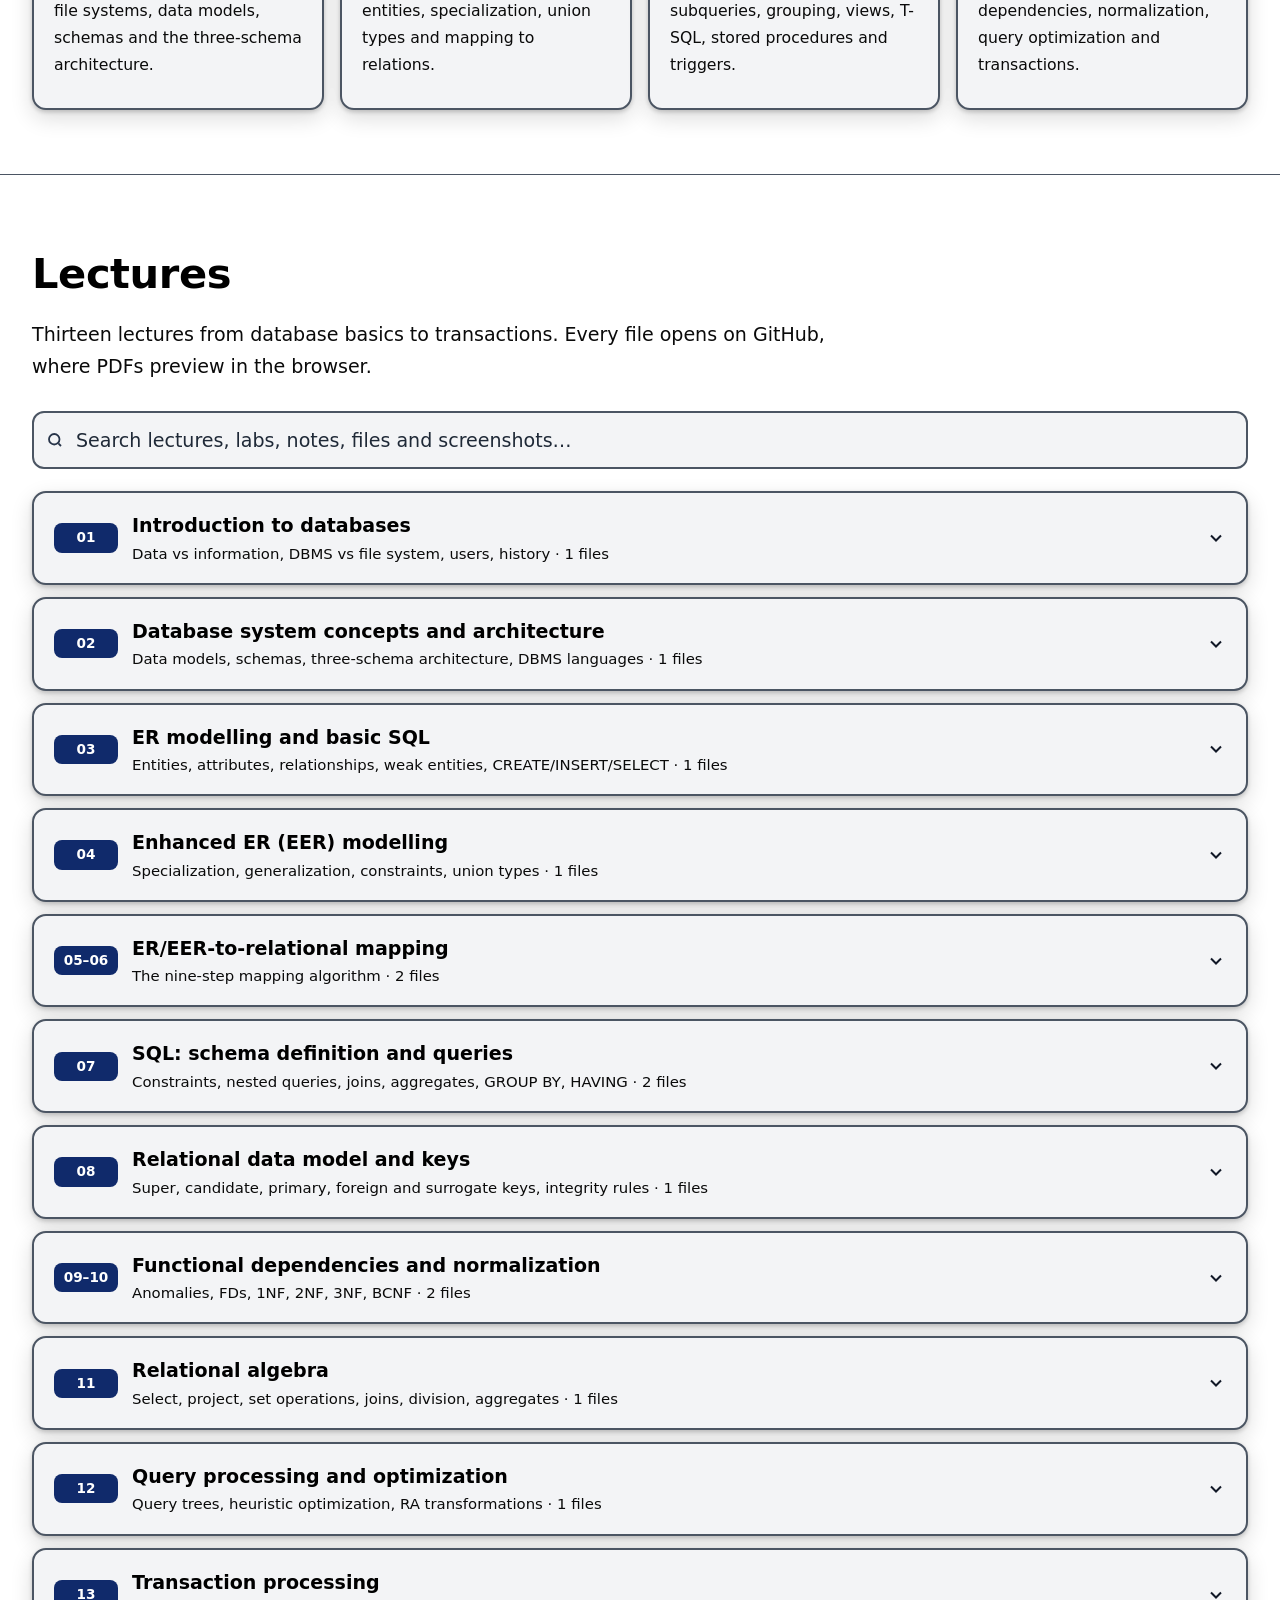
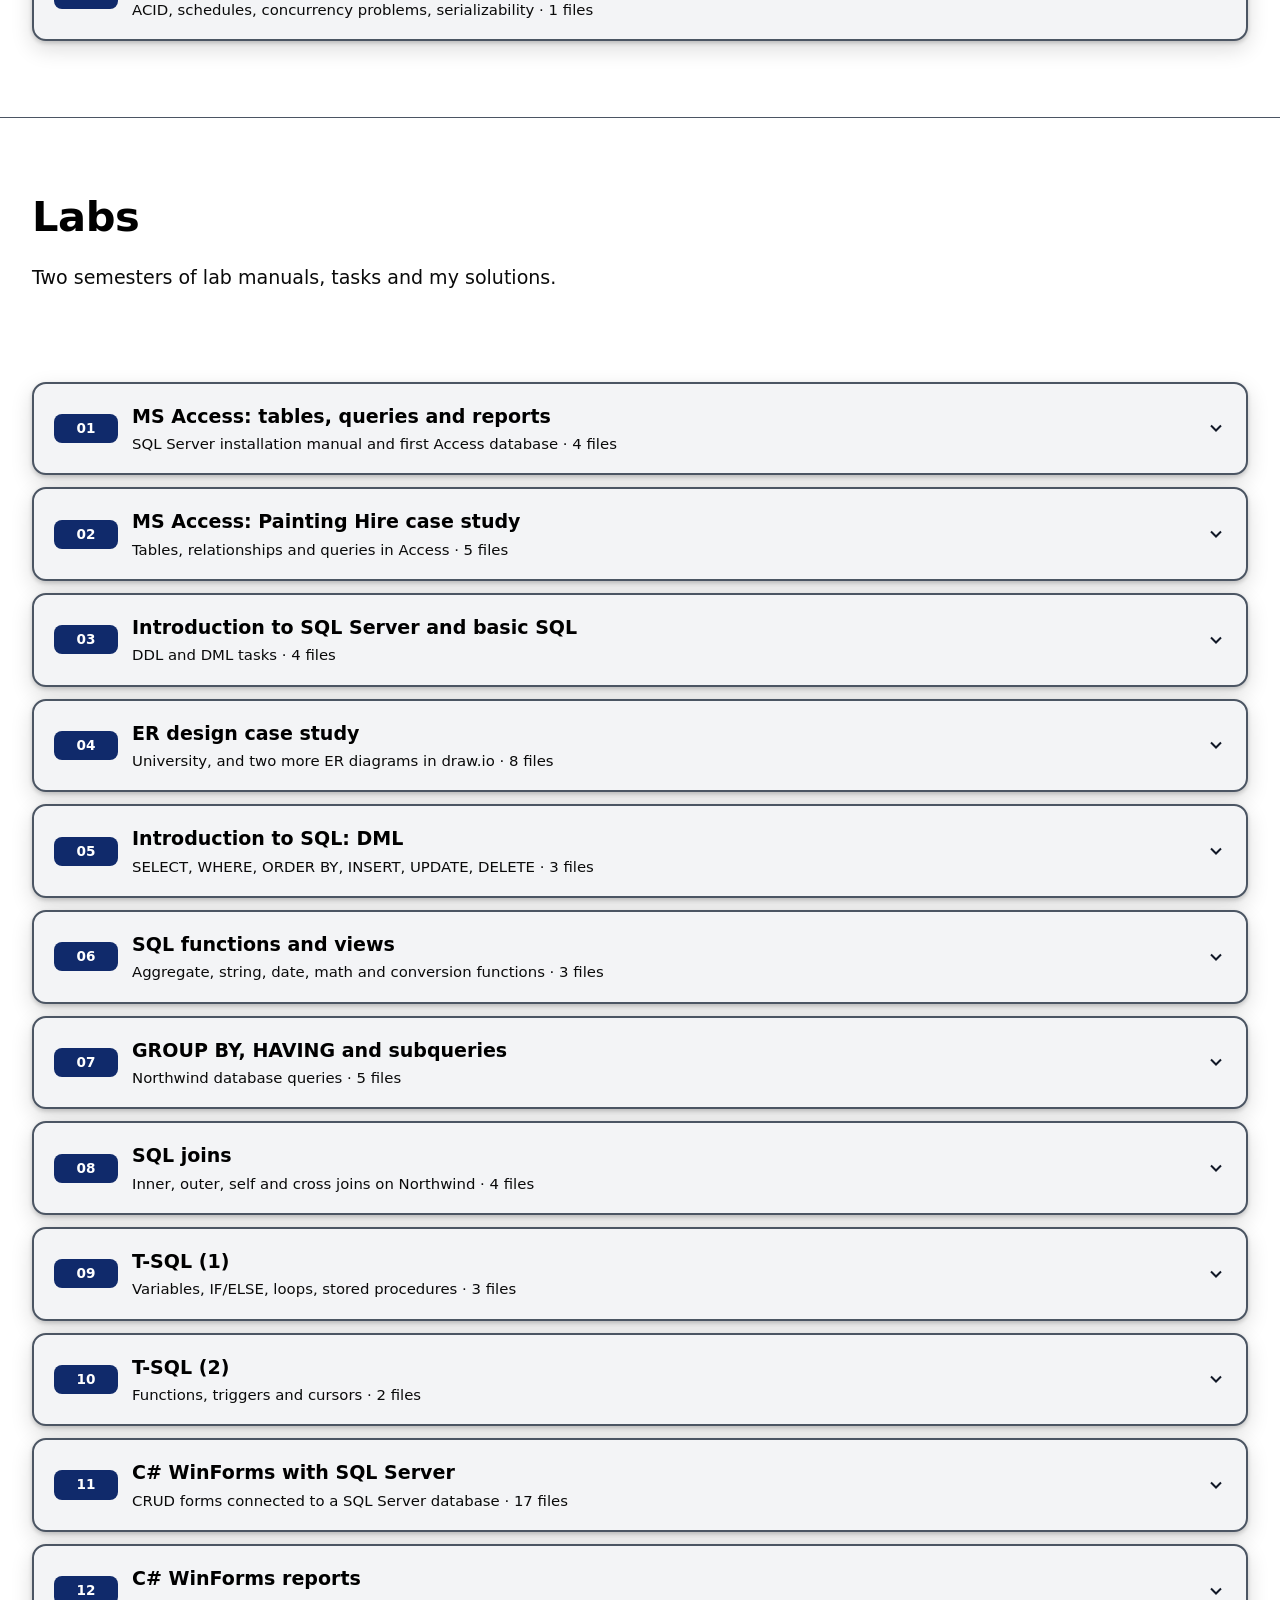
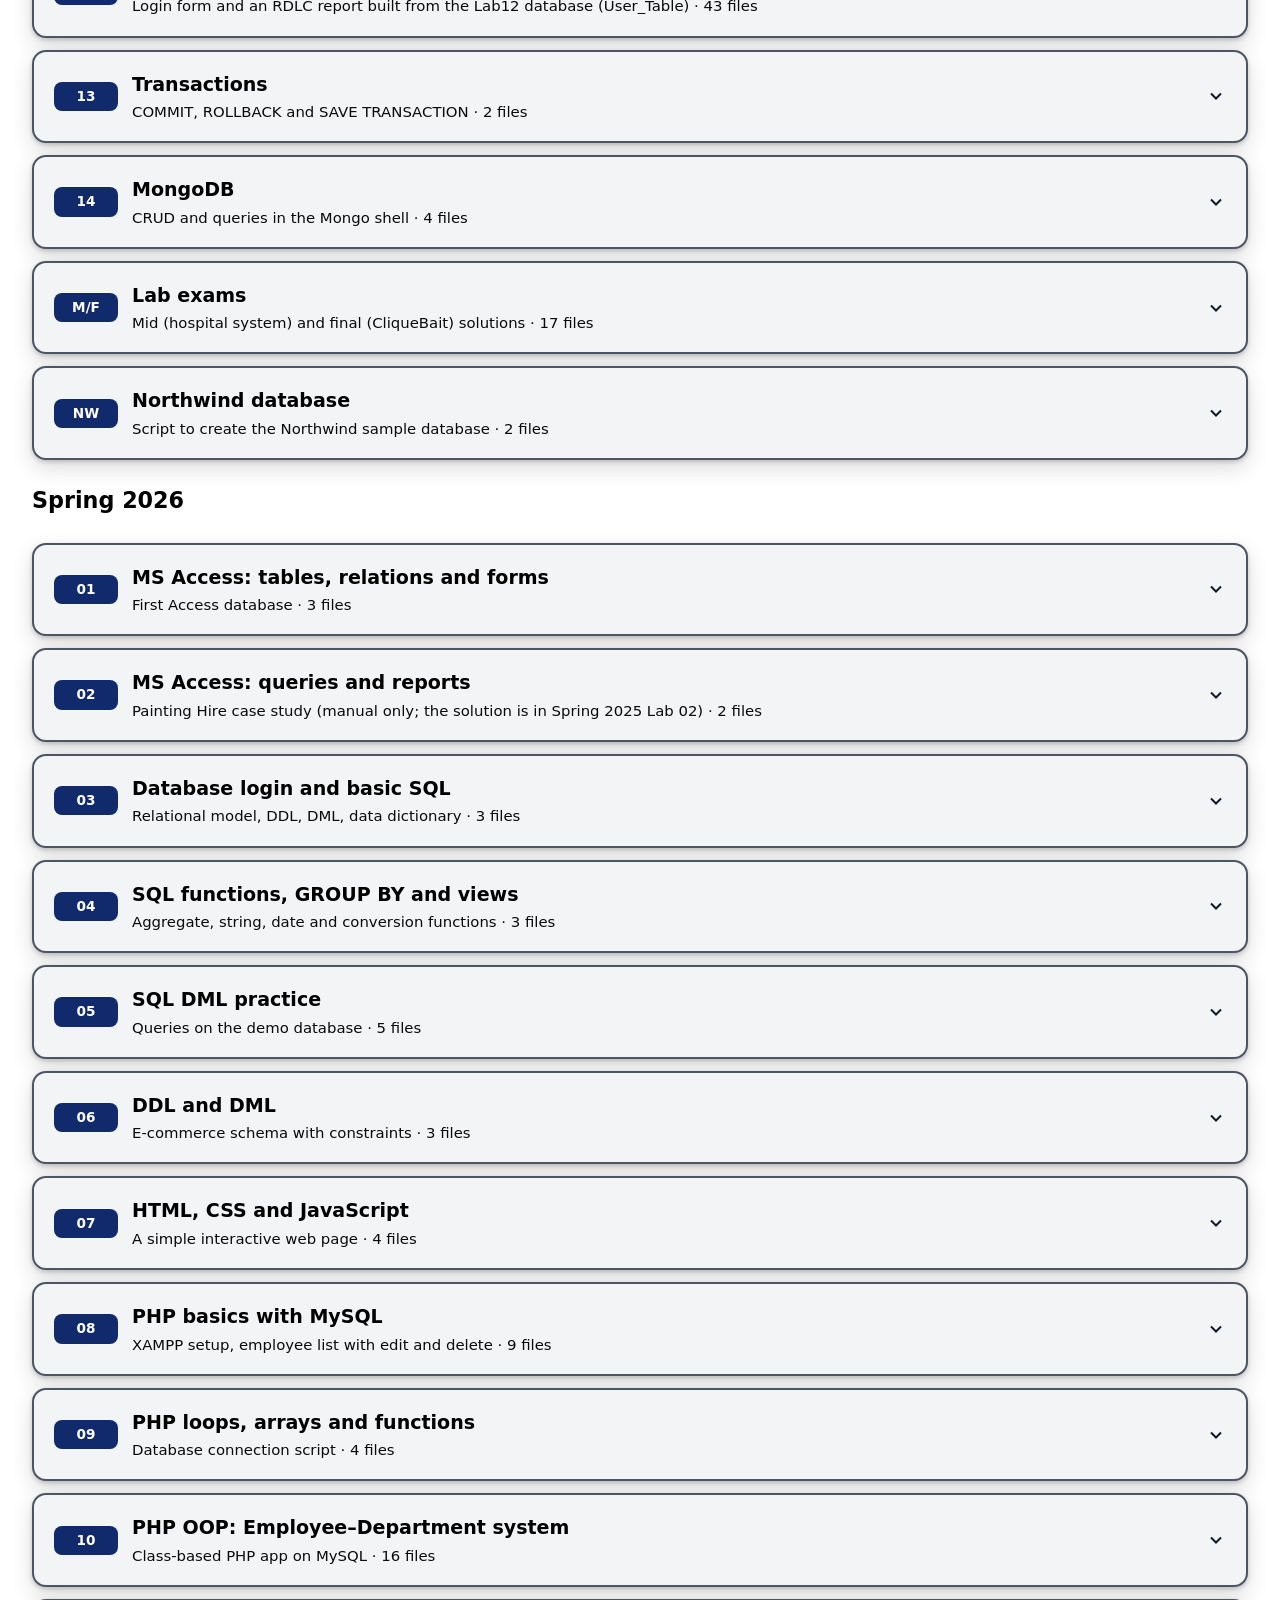
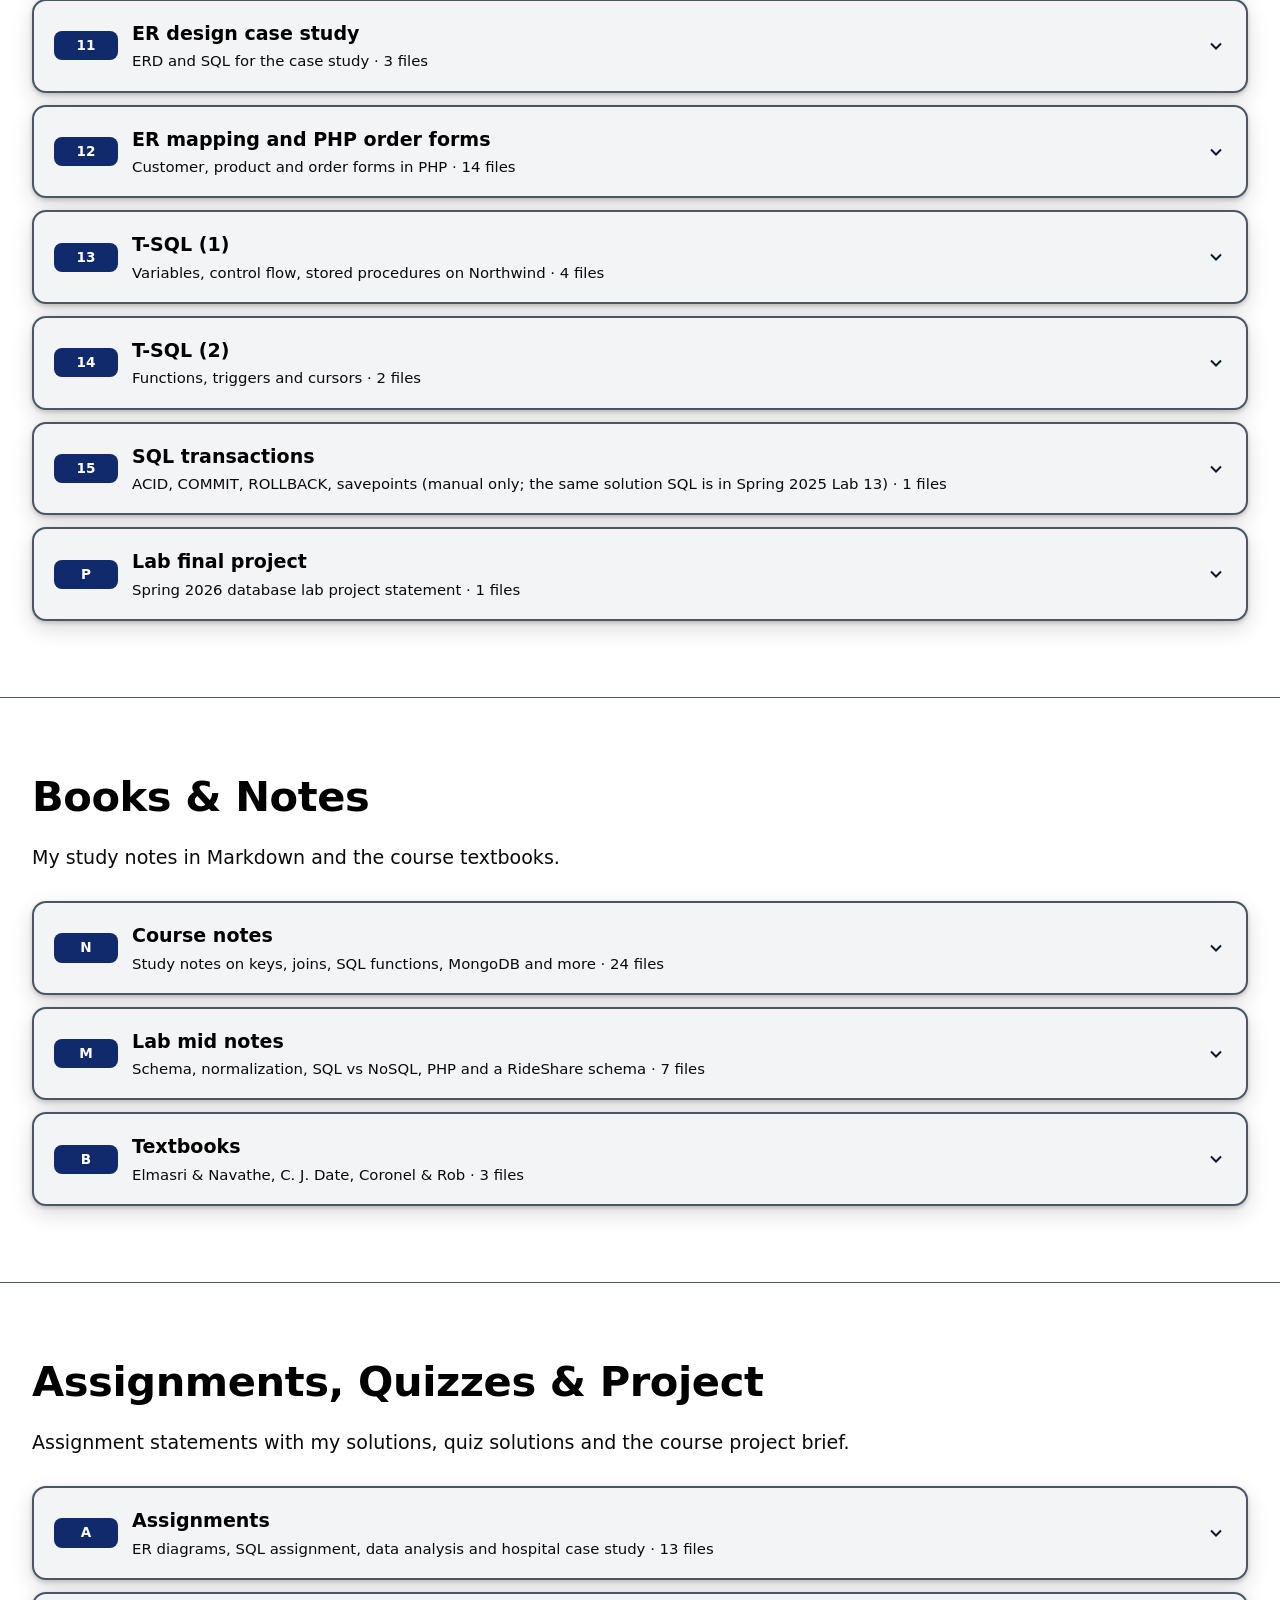
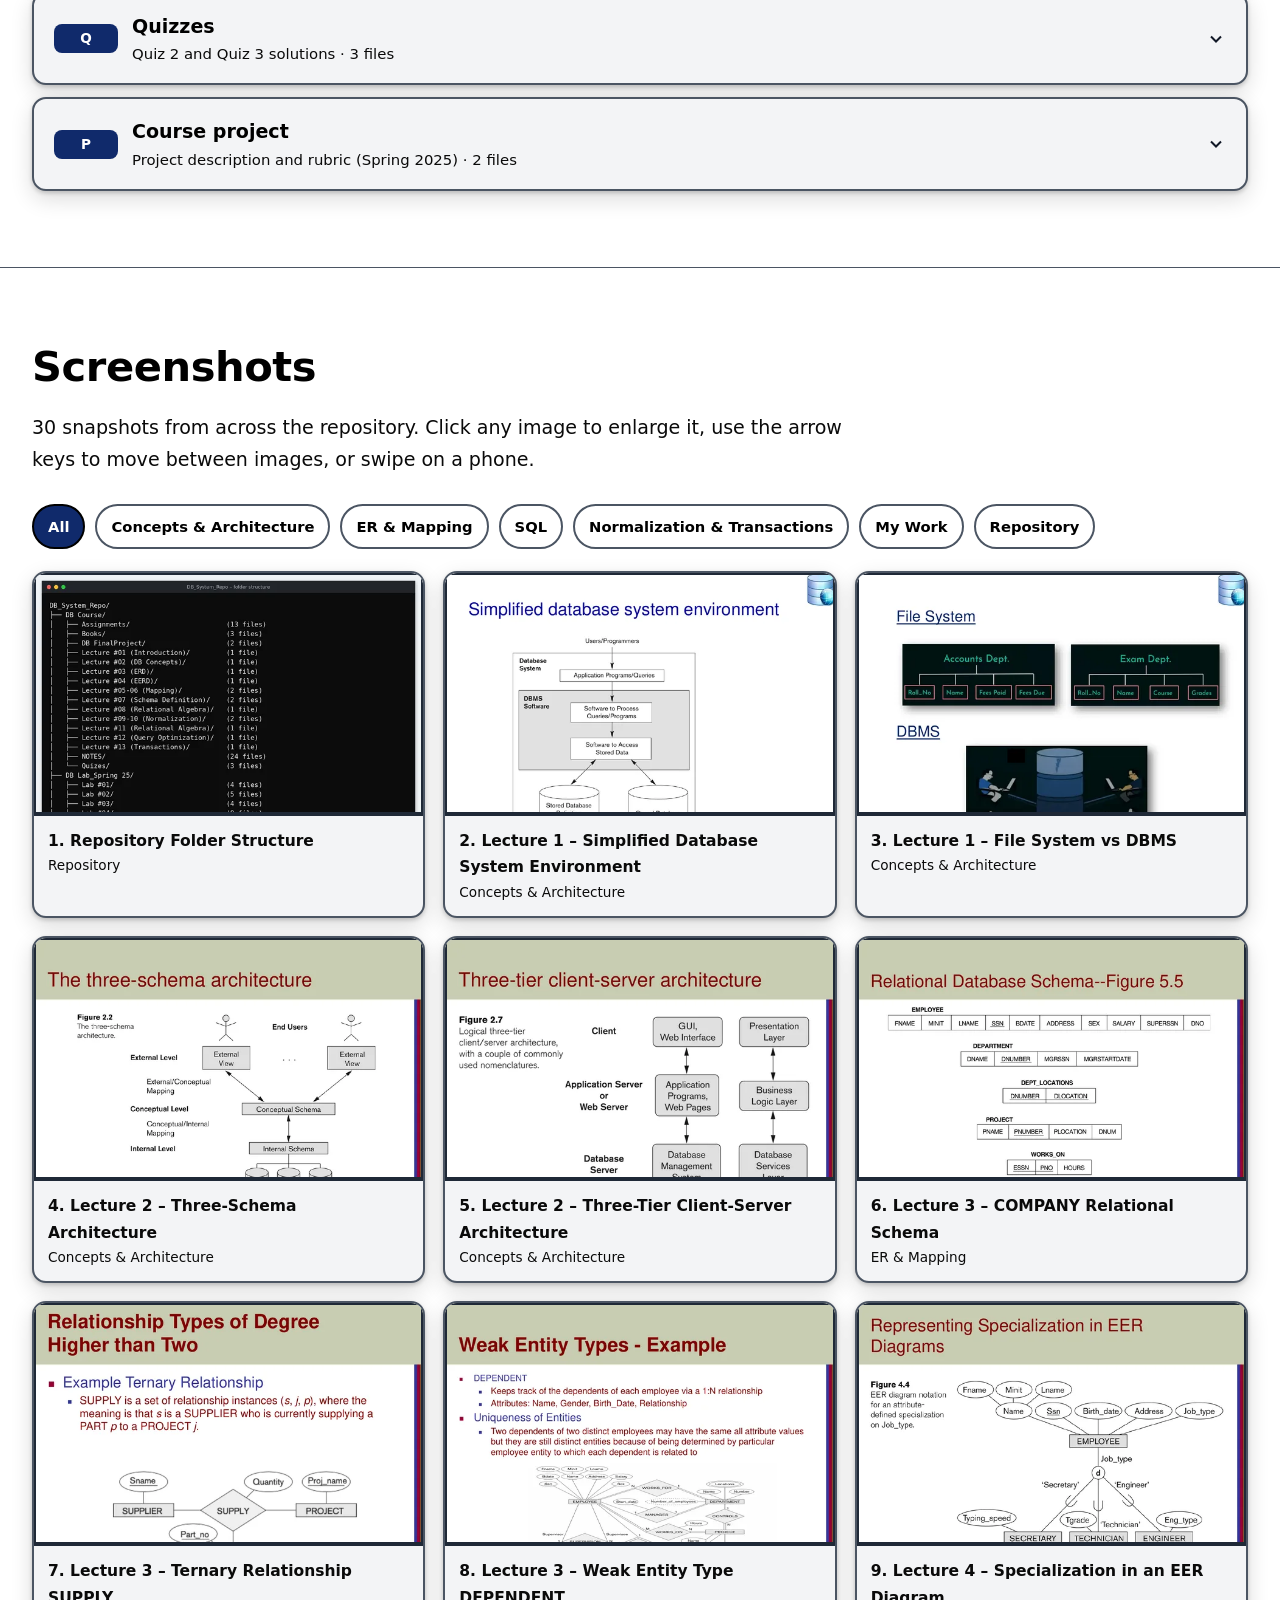
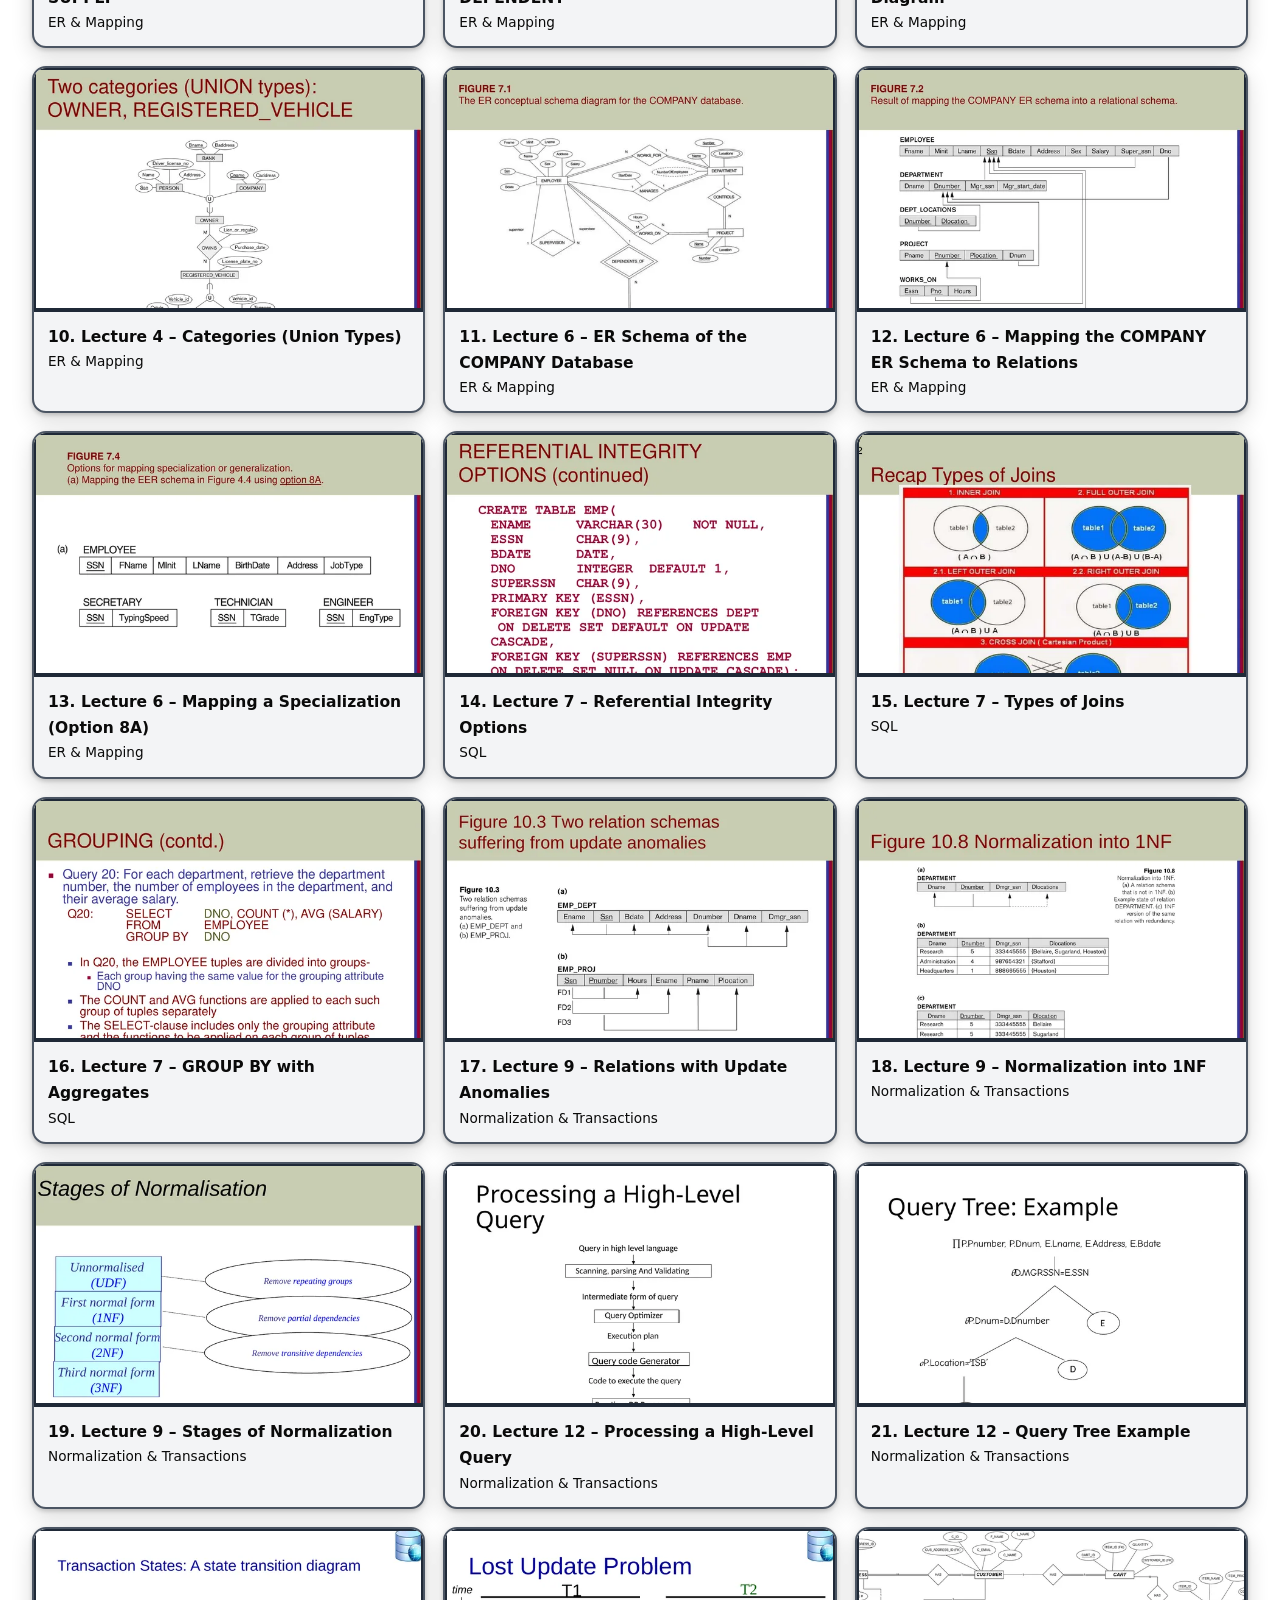
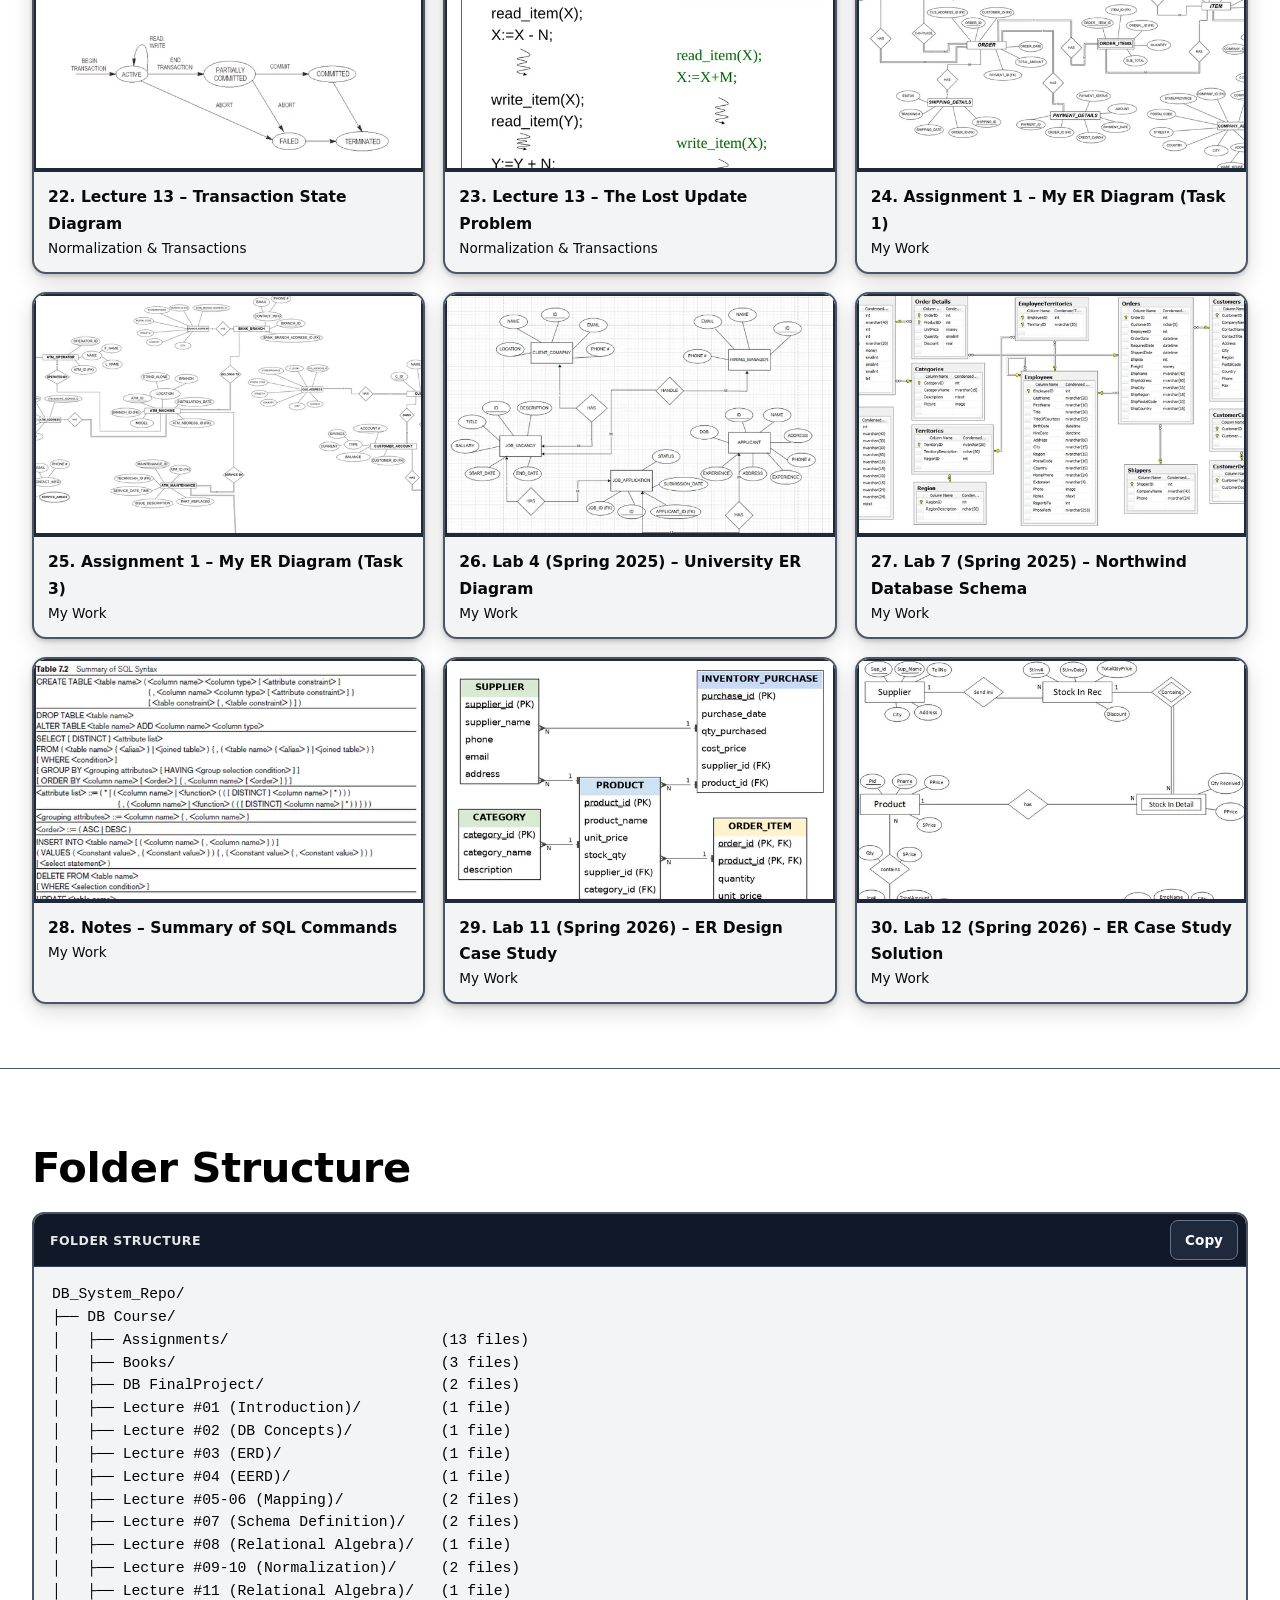
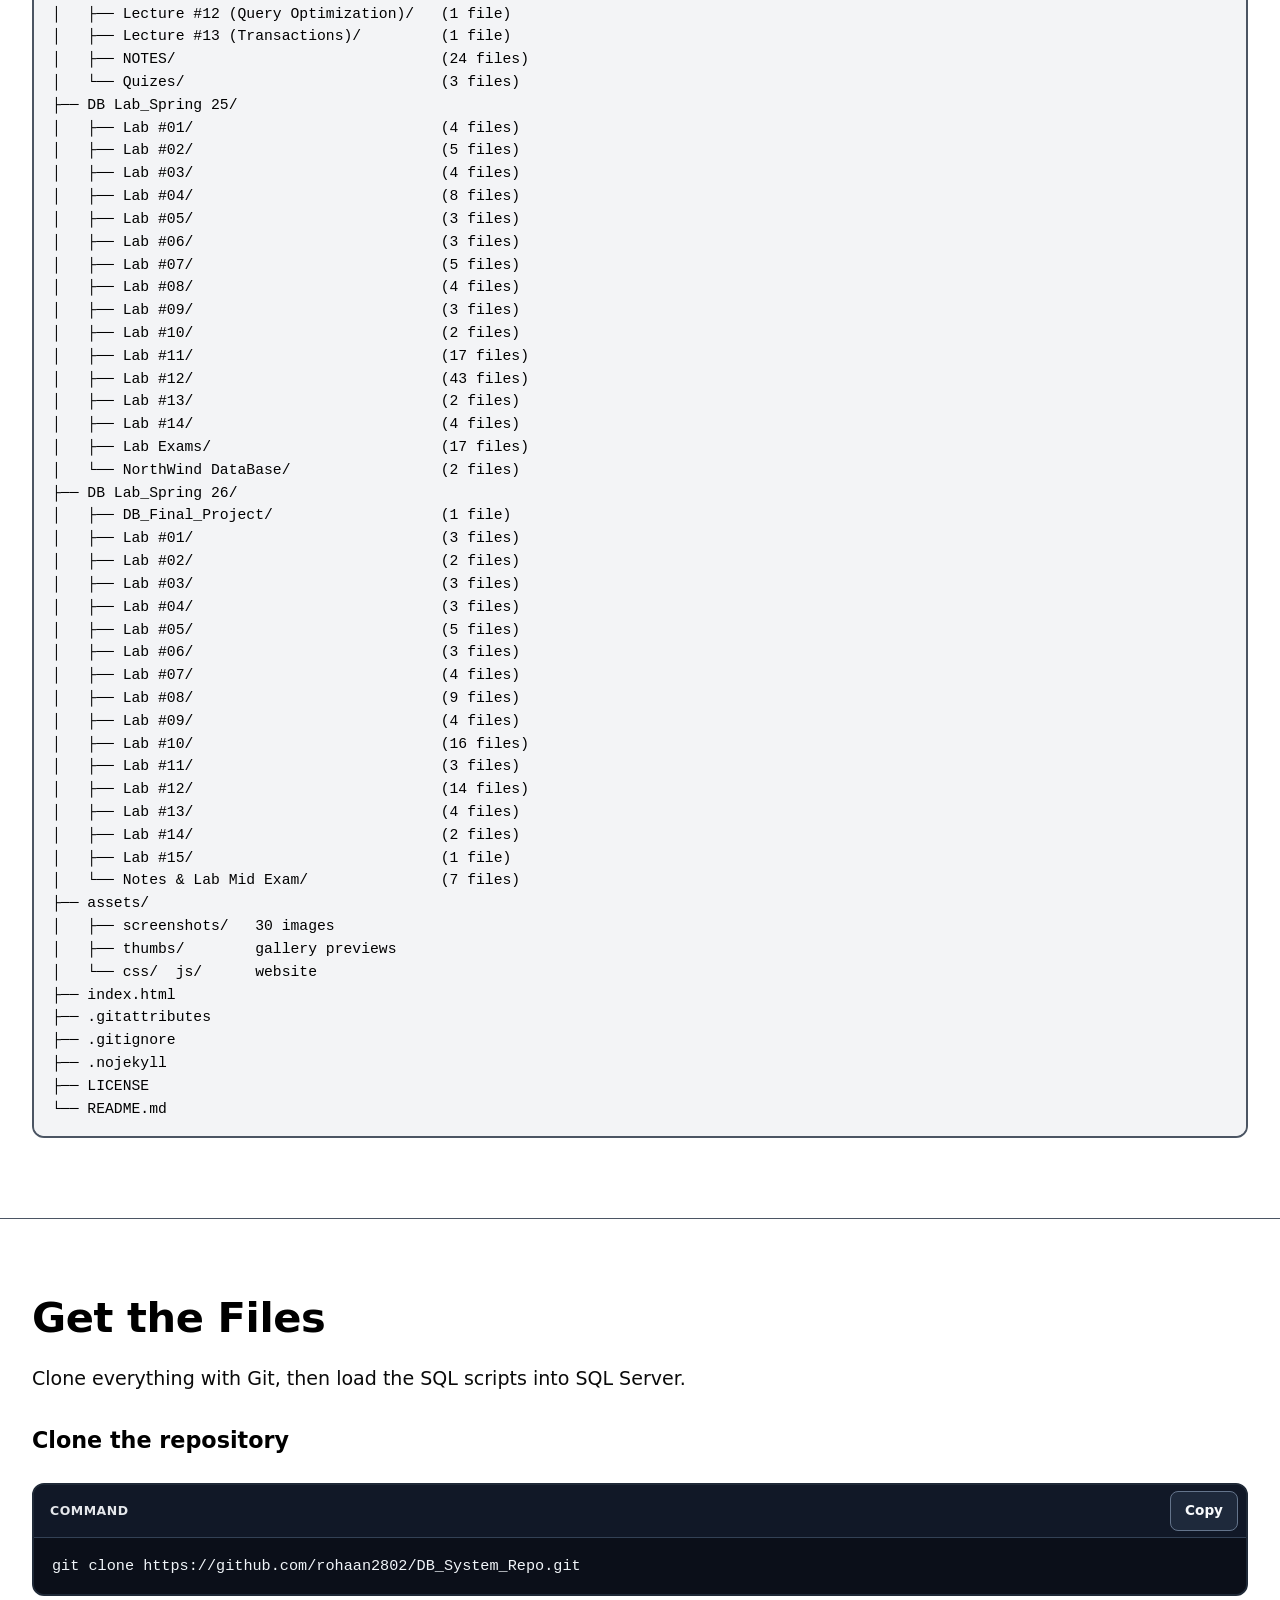
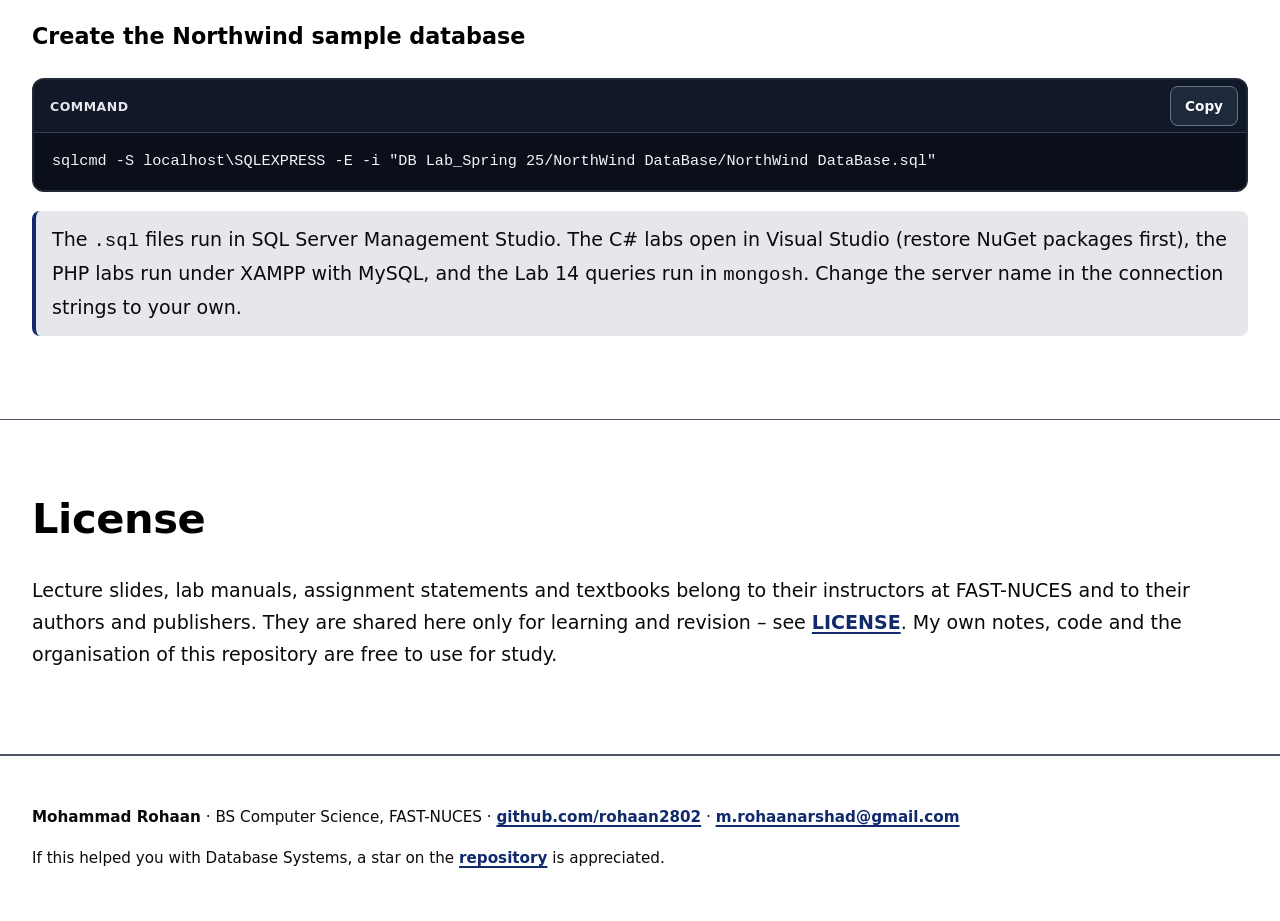
==== commit 759e773d: "Widen Live Links table, show full https links, keep PF-style rows only" ====
--- a/index.html
+++ b/index.html
@@ -61,7 +61,7 @@
 </div>
 </div>
 </div>
-<section id="links"><div class="container"><h2 class="reveal">Live Links</h2><div class="links-table reveal"><table><thead><tr><th scope="col">What</th><th scope="col">Link</th></tr></thead><tbody><tr><td>Repository</td><td><a href="https://github.com/rohaan2802/DB_System_Repo" target="_blank" rel="noopener">rohaan2802/DB_System_Repo</a></td></tr><tr><td>Website (GitHub Pages)</td><td><a href="https://rohaan2802.github.io/DB_System_Repo/" target="_blank" rel="noopener">rohaan2802.github.io/DB_System_Repo</a></td></tr><tr><td>Download whole repository (ZIP)</td><td><a href="https://github.com/rohaan2802/DB_System_Repo/archive/refs/heads/main.zip" target="_blank" rel="noopener">main.zip</a></td></tr><tr><td>Course folder</td><td><a href="https://github.com/rohaan2802/DB_System_Repo/tree/main/DB%20Course" target="_blank" rel="noopener">DB Course</a></td></tr><tr><td>Lecture folder</td><td><a href="https://github.com/rohaan2802/DB_System_Repo/tree/main/DB%20Course/Lecture%20%2301%20%28Introduction%29" target="_blank" rel="noopener">Lecture #01 (Introduction)</a></td></tr><tr><td>Lecture folder</td><td><a href="https://github.com/rohaan2802/DB_System_Repo/tree/main/DB%20Course/Lecture%20%2302%20%28DB%20Concepts%29" target="_blank" rel="noopener">Lecture #02 (DB Concepts)</a></td></tr><tr><td>Lecture folder</td><td><a href="https://github.com/rohaan2802/DB_System_Repo/tree/main/DB%20Course/Lecture%20%2303%20%28ERD%29" target="_blank" rel="noopener">Lecture #03 (ERD)</a></td></tr><tr><td>Lecture folder</td><td><a href="https://github.com/rohaan2802/DB_System_Repo/tree/main/DB%20Course/Lecture%20%2304%20%28EERD%29" target="_blank" rel="noopener">Lecture #04 (EERD)</a></td></tr><tr><td>Lecture folder</td><td><a href="https://github.com/rohaan2802/DB_System_Repo/tree/main/DB%20Course/Lecture%20%2305-06%20%28Mapping%29" target="_blank" rel="noopener">Lecture #05-06 (Mapping)</a></td></tr><tr><td>Lecture folder</td><td><a href="https://github.com/rohaan2802/DB_System_Repo/tree/main/DB%20Course/Lecture%20%2307%20%28Schema%20Definition%29" target="_blank" rel="noopener">Lecture #07 (Schema Definition)</a></td></tr><tr><td>Lecture folder</td><td><a href="https://github.com/rohaan2802/DB_System_Repo/tree/main/DB%20Course/Lecture%20%2308%20%28Relational%20Algebra%29" target="_blank" rel="noopener">Lecture #08 (Relational Algebra)</a></td></tr><tr><td>Lecture folder</td><td><a href="https://github.com/rohaan2802/DB_System_Repo/tree/main/DB%20Course/Lecture%20%2309-10%20%28Normalization%29" target="_blank" rel="noopener">Lecture #09-10 (Normalization)</a></td></tr><tr><td>Lecture folder</td><td><a href="https://github.com/rohaan2802/DB_System_Repo/tree/main/DB%20Course/Lecture%20%2311%20%28Relational%20Algebra%29" target="_blank" rel="noopener">Lecture #11 (Relational Algebra)</a></td></tr><tr><td>Lecture folder</td><td><a href="https://github.com/rohaan2802/DB_System_Repo/tree/main/DB%20Course/Lecture%20%2312%20%28Query%20Optimization%29" target="_blank" rel="noopener">Lecture #12 (Query Optimization)</a></td></tr><tr><td>Lecture folder</td><td><a href="https://github.com/rohaan2802/DB_System_Repo/tree/main/DB%20Course/Lecture%20%2313%20%28Transactions%29" target="_blank" rel="noopener">Lecture #13 (Transactions)</a></td></tr><tr><td>Course folder</td><td><a href="https://github.com/rohaan2802/DB_System_Repo/tree/main/DB%20Course/Assignments" target="_blank" rel="noopener">Assignments</a></td></tr><tr><td>Course folder</td><td><a href="https://github.com/rohaan2802/DB_System_Repo/tree/main/DB%20Course/Quizes" target="_blank" rel="noopener">Quizes</a></td></tr><tr><td>Course folder</td><td><a href="https://github.com/rohaan2802/DB_System_Repo/tree/main/DB%20Course/DB%20FinalProject" target="_blank" rel="noopener">DB FinalProject</a></td></tr><tr><td>Lab folder</td><td><a href="https://github.com/rohaan2802/DB_System_Repo/tree/main/DB%20Lab_Spring%2025" target="_blank" rel="noopener">DB Lab_Spring 25</a></td></tr><tr><td>Lab folder</td><td><a href="https://github.com/rohaan2802/DB_System_Repo/tree/main/DB%20Lab_Spring%2025/Lab%20Exams" target="_blank" rel="noopener">DB Lab_Spring 25/Lab Exams</a></td></tr><tr><td>Lab folder</td><td><a href="https://github.com/rohaan2802/DB_System_Repo/tree/main/DB%20Lab_Spring%2025/Lab%20%2312" target="_blank" rel="noopener">DB Lab_Spring 25/Lab #12 (DB_Lab_12)</a></td></tr><tr><td>Lab folder</td><td><a href="https://github.com/rohaan2802/DB_System_Repo/tree/main/DB%20Lab_Spring%2026" target="_blank" rel="noopener">DB Lab_Spring 26</a></td></tr><tr><td>Lab folder</td><td><a href="https://github.com/rohaan2802/DB_System_Repo/tree/main/DB%20Lab_Spring%2026/DB_Final_Project" target="_blank" rel="noopener">DB Lab_Spring 26/DB_Final_Project</a></td></tr><tr><td>Study notes</td><td><a href="https://github.com/rohaan2802/DB_System_Repo/tree/main/DB%20Course/NOTES" target="_blank" rel="noopener">DB Course/NOTES</a></td></tr><tr><td>Study notes</td><td><a href="https://github.com/rohaan2802/DB_System_Repo/blob/main/DB%20Course/NOTES/Database-Keys.md" target="_blank" rel="noopener">Database-Keys.md</a></td></tr><tr><td>Study notes</td><td><a href="https://github.com/rohaan2802/DB_System_Repo/blob/main/DB%20Course/NOTES/MongoDB-Notes.md" target="_blank" rel="noopener">MongoDB-Notes.md</a></td></tr><tr><td>Study notes</td><td><a href="https://github.com/rohaan2802/DB_System_Repo/tree/main/DB%20Lab_Spring%2026/Notes%20%26%20Lab%20Mid%20Exam" target="_blank" rel="noopener">Notes &amp; Lab Mid Exam</a></td></tr><tr><td>Study notes</td><td><a href="https://github.com/rohaan2802/DB_System_Repo/blob/main/DB%20Lab_Spring%2026/Notes%20%26%20Lab%20Mid%20Exam/Normalization.md" target="_blank" rel="noopener">Normalization.md</a></td></tr><tr><td>Other useful path</td><td><a href="https://github.com/rohaan2802/DB_System_Repo/tree/main/DB%20Course/Books" target="_blank" rel="noopener">DB Course/Books</a></td></tr><tr><td>Other useful path</td><td><a href="https://github.com/rohaan2802/DB_System_Repo/blob/main/DB%20Lab_Spring%2025/NorthWind%20DataBase/NorthWind%20DataBase.sql" target="_blank" rel="noopener">NorthWind DataBase.sql</a></td></tr><tr><td>Other useful path</td><td><a href="https://github.com/rohaan2802/DB_System_Repo/blob/main/LICENSE" target="_blank" rel="noopener">LICENSE</a></td></tr></tbody></table></div></div></section><section id="overview"><div class="container"><h2 class="reveal">Overview</h2>
+<section id="links"><div class="container"><h2 class="reveal">Live Links</h2><div class="links-table reveal"><table><thead><tr><th scope="col">What</th><th scope="col">Link</th></tr></thead><tbody><tr><td>Repository</td><td><a href="https://github.com/rohaan2802/DB_System_Repo" target="_blank" rel="noopener">https://github.com/rohaan2802/DB_System_Repo</a></td></tr><tr><td>Website (GitHub Pages)</td><td><a href="https://rohaan2802.github.io/DB_System_Repo/" target="_blank" rel="noopener">https://rohaan2802.github.io/DB_System_Repo/</a></td></tr><tr><td>Download whole repository (ZIP)</td><td><a href="https://github.com/rohaan2802/DB_System_Repo/archive/refs/heads/main.zip" target="_blank" rel="noopener">https://github.com/rohaan2802/DB_System_Repo/archive/refs/heads/main.zip</a></td></tr></tbody></table></div></div></section><section id="overview"><div class="container"><h2 class="reveal">Overview</h2>
 <div class="reveal"><p>Database Systems (CS-2005) and its lab (CL-2005) at FAST-NUCES Islamabad. The repository has the thirteen lecture sets, three textbooks, assignments, quizzes, my study notes and two semesters of labs: Spring 2025 (MS Access, SQL Server, T-SQL, C# WinForms, MongoDB) and Spring 2026 (MS Access, SQL Server, HTML/JavaScript, PHP with MySQL, T-SQL and transactions).</p>
 <div class="grid">
 <div class="card"><span class="tag">Unit 1</span><h3>Database concepts</h3><p>Data and information, DBMS vs file systems, data models, schemas and the three-schema architecture.</p></div>
--- a/assets/css/style.css
+++ b/assets/css/style.css
@@ -287,9 +287,11 @@
 .shot img{object-position:left top}
 @media (max-width:400px){.brand{min-width:0;flex:1 1 auto}.brand span:not(.brand-logo){font-size:1rem;overflow:hidden;text-overflow:ellipsis;min-width:0}}
 
-.links-table{max-width:100%;border-radius:var(--radius)}
-.links-table table{min-width:0;table-layout:fixed;width:100%}
-.links-table th:first-child,.links-table td:first-child{width:42%}
+.links-table{width:100%;max-width:none;border-radius:var(--radius)}
+.links-table table{min-width:0;max-width:none;table-layout:fixed;width:100%}
+.links-table td,.links-table th{padding:.7rem 1rem}
+.links-table th:first-child,.links-table td:first-child{width:34%}
+@media(max-width:600px){.links-table th:first-child,.links-table td:first-child{width:42%}}
 .links-table td,.links-table th{overflow-wrap:anywhere;word-break:break-word;vertical-align:top}
 .links-table a{font-weight:600}
 @media(max-width:480px){.links-table td,.links-table th{padding:.55rem .6rem;font-size:.9rem}}
